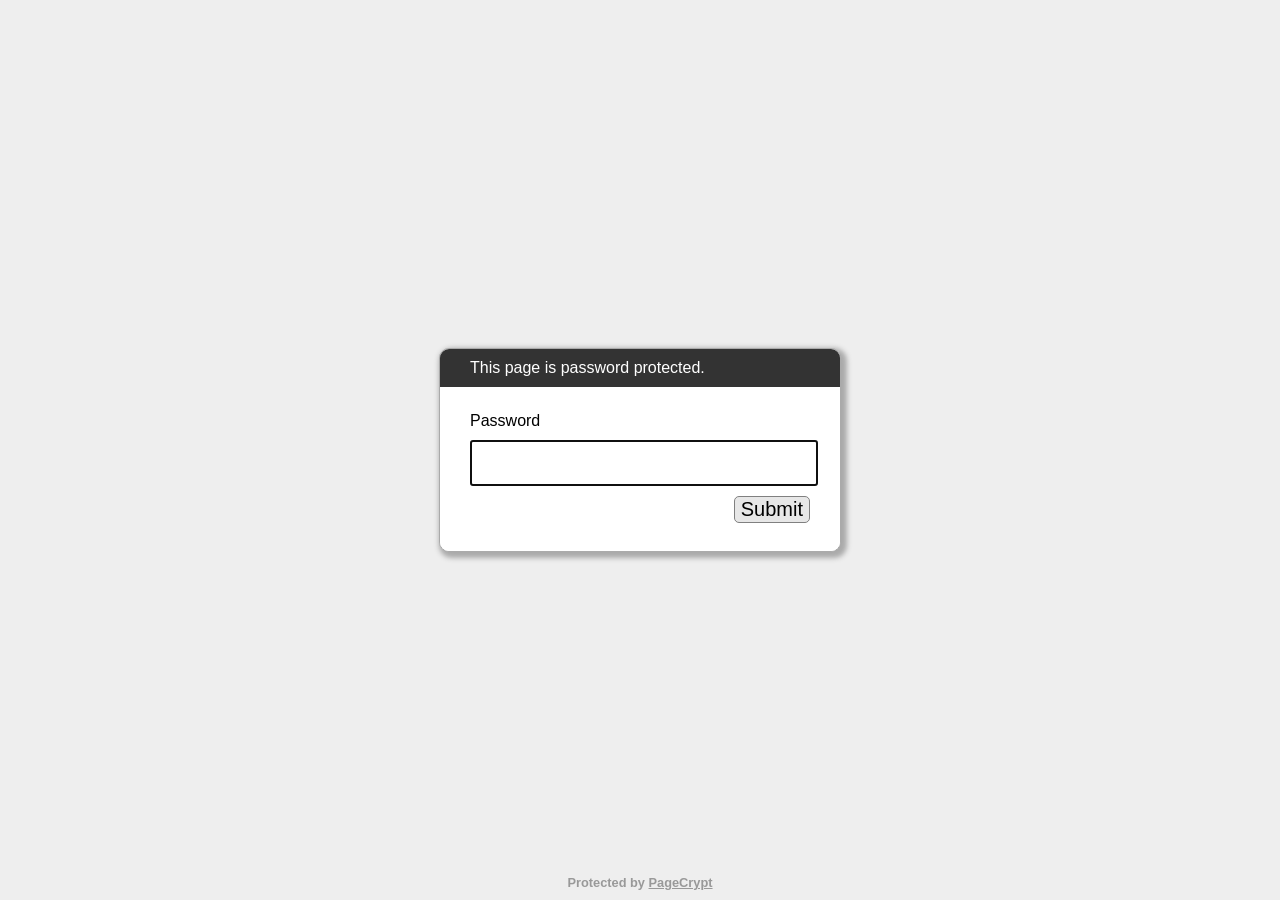
==== index.html @ 22521ac9 "Add files via upload" ====
﻿<!DOCTYPE html>
<html lang="en">
  <head>
    <meta charset="utf-8">
    <meta name="viewport" content="width=device-width, initial-scale=1">
    <meta name="robots" content="noindex, nofollow">
    <title>Password Protected Page</title>
    <style>
        html, body {
            margin: 0;
            width: 100%;
            height: 100%;
            font-family: Arial, Helvetica, sans-serif;
        }
        #dialogText {
            color: white;
            background-color: #333333;
        }
        
        #dialogWrap {
            position: absolute;
            top: 0;
            left: 0;
            width: 100%;
            height: 100%;
            display: table;
            background-color: #EEEEEE;
        }
        
        #dialogWrapCell {
            display: table-cell;
            text-align: center;
            vertical-align: middle;
        }
        
        #mainDialog {
            max-width: 400px;
            margin: 5px;
            border: solid #AAAAAA 1px;
            border-radius: 10px;
            box-shadow: 3px 3px 5px 3px #AAAAAA;
            margin-left: auto;
            margin-right: auto;
            background-color: #FFFFFF;
            overflow: hidden;
            text-align: left;
        }
        #mainDialog > * {
            padding: 10px 30px;
        }
        #passArea {
            padding: 20px 30px;
            background-color: white;
        }
        #passArea > * {
            margin: 5px auto;
        }
        #pass {
            width: 100%;
            height: 40px;
            font-size: 30px;
        }
        
        #messageWrapper {
            float: left;
            vertical-align: middle;
            line-height: 30px;
        }
        
        .notifyText {
            display: none;
        }
        
        #invalidPass {
            color: red;
        }
        
        #success {
            color: green;
        }
        
        #submitPass {
            font-size: 20px;
            border-radius: 5px;
            background-color: #E7E7E7;
            border: solid gray 1px;
            float: right;
            cursor: pointer;
        }
        #contentFrame {
            position: absolute;
            top: 0;
            left: 0;
            width: 100%;
            height: 100%;
        }
        #attribution {
            position: absolute;
            bottom: 0;
            left: 0;
            right: 0;
            text-align: center;
            padding: 10px;
            font-weight: bold;
            font-size: 0.8em;
        }
        #attribution, #attribution a {
            color: #999;
        }
        .error {
            display: none;
            color: red;
        }
    </style>
  </head>
  <body>
    <iframe id="contentFrame" frameBorder="0" allowfullscreen></iframe>
    <div id="dialogWrap">
        <div id="dialogWrapCell">
            <div id="mainDialog">
                <div id="dialogText">This page is password protected.</div>
                <div id="passArea">
                    <p id="passwordPrompt">Password</p>
                    <input id="pass" type="password" name="pass" autofocus>
                    <div>
                        <span id="messageWrapper">
                            <span id="invalidPass" class="error">Sorry, please try again.</span>
                            <span id="trycatcherror" class="error">Sorry, something went wrong.</span>
                            <span id="success" class="notifyText">Success!</span>
                            &nbsp;
                        </span>
                        <button id="submitPass" type="button">Submit</button>
                        <div style="clear: both;"></div>
                    </div>
                </div>
                <div id="securecontext" class="error">
                    <p>
                        Sorry, but password protection only works over a secure connection. Please load this page via HTTPS.
                    </p>
                </div>
                <div id="nocrypto" class="error">
                    <p>
                        Your web browser appears to be outdated. Please visit this page using a modern browser.
                    </p>
                </div>
            </div>
        </div>
    </div>
    <div id="attribution">
        Protected by <a href="https://pagecrypt.lupine.dev/">PageCrypt</a>
    </div>
    <script>
    (function() {

        var pl = "HUvCUbOwJ18aRbqCuU8f+xOdYtPnVF0DfPPhW55sFSDogRDjlO2UzIWFo/ANBB+dcsAaHEKdTiwXbG4oukY2zdTQ/Ng6xscNtC2jU5N15H09yO8Pksnlg6KSTngCMcwNXpbJr1bU9r96dYNtQ4kd8eeKEmTFpJAYL5yrW9zKjygAEHd12HtyleyVkxsHTEUD2fzZ7MdywD5ZoJhfBBllb+rqsVNG6IIriVzvfz4eVGL65UlIOf+Uf3Lhb/5DF16LddUu2Q1z5QHBs2Ehy3+d5hd7CWUgh6Mb8mYw1jPeJlR4M4CYrUtLr3Ov0XDElHK/SW1VHrt5g36Ov398cuu5xVKlsDaPdviMqhmoiQBrl0W6yU2qsbf018KHpHawMmWEAW5+jweYR2RSUdfV28UmmFDbODoKPvTcyFPjNhQgAy3EsV2B5AzLZ/K+ReRCvNhBkh0AEYJQSjxGqQJ1ol+exLf8pNcR8vu+r7pEqlqkGEfPiHN3qIVfiS4Pdmei0g6vqWAO7nnTJcfiGud2ePJjGSHGUNNHuRIlIlDs2k4WhG0KtqKRWuq5JIODZ4nXTp0S01Vz9BBdHUTtGuqMWGAk8eFACvPcxgToNMgzYv2LwmsUXc/[base64]/M0Fh9cjLQZODToKdxEQK5hJ8JnSYhgrLGuxAgr7bX1lS+xC1EhuRmLIydkYkd3au0Y7PCEFeea9012ofONA6sFMfM5ZM48PwDwn6lKeT5WHSvUc/2IUORTOKLB3nP4YUeDtK1eTi4Zrgq7qiANbaRREFvBNH/7iYqpSN+qRT17JRDeIjbQ8pSPH0sT4YV26OmxsqjCHsYYW0QOf0revRGuVhRZC/5m0B2gPdmG9DLf8ENyvByH2cZaKJvebcnzz66t+t6HSeYXALo/CdPkt2wpC1ax3h8oPa3qqEA3dd5ZiDe/9SNGoNwjJFoAGQwnqoGRIeDnZqwyiVcgWqaP8Q0dFsAarP9huepuP3ynBk+ZHwG57RzEXglDS/hVq1iVQsuROP4i/K5xws2BqL5DppvI4EwK6UOpg29tRS4vszn++elIl8mHH9y8/TirQzGVF1d24aDmA4kChPbZs2lYOXYgHE1quRiSbjxl3AHAtFBgom3981+Z0Qh83lk38Uk5P1tiQ+Q/Ua+GB6lWBHEKMC88FN+tFpWzzAbw+pXYuclCKMLiNmiuoAFd69nLBko7/t8C2ShFvof5M5DBYqqd/IbVVbXg7i7vDqPt6lreoMsWvbWd6LAmGPWeeBQLbS+cnvGsv2jQmgMNGcuIp87GNlCgcq0dhBnM9jUTmo81bqzdKeoBkxkVwk6EXTave7p/u6yGDBeAgC73OAC22DJ5byKip/Qp1iBIdZwtDxjLV1ouxZvJcYcSlNLw17HRTctRuDiZ8G1nyKOxvsuPyE56HIcZ3xDPBVOhn0Vkvjjkw6k6IyR+pi/7g+YKgAY7M6EtyOQJY+evUjcZOjNr4NtG3DwDYHFfd08VpDuNXjyJQueZPQBUbrGsfZ3ulVpwIu2jMQtYYbWnm8RfMOAObOqnZKBspLAgrtQvTJunOTI87abLZJCUxaxnBI9TDzUm57LAci3L8SHlSiPnS75VLTBNqMHf/kjhUMrzqwCFDimFzuz9peOotJ+J66H3+ol5ba8s4tG84svMXOPQff2Dm3wGw53S6EpoJtwfkc505AjEScFf88DaZjVBALkUrTcgBkbH/iNZDUXdE0J5Hm/XMEBV6E2wgPD53KkMa98oWbNcFEXG3Hzfr3qV7m1ms1dgZelp+hU3zn4y5yc6KQSmv7wtUN69IpPW/u7208IG5yO/a3/FVyX/uqox1BcIdw4pSf+w+JfoYRqyHY8IEHLXSV1lH78E3idq++IJzbjmjpIa1S8NnvarJ01DgfO4kLS798wGH1XYQDh5cgUYJPtO1thJih+RdjfvD6j9vfYUjz7tAvEwn/50KlRot014J3tdzhKTCkiLGYui+OKBSCJ5A87gIpTan9ab0G0xk+T5vcnJwPW/mcYY/MNhodp1AkjM/2SQaMIQ0HYbI/gbp7VQLp93uUBPWiRtQCj35cSwJIvKogLAavAF9Dact2aJtMF3P9GuuUeWH+1g1lB+DJRHS6zjsj1N+ZlTnRbIHokv7Glye/kYrrkfR2U1eufHho9QySHbagEh3qVq6mJQrHJGu15ss0fu+UMA/tbLaHQG6MeGJxSlEOU+nduS2HdXT0uSbjR45qr0VWwd8StWlg9RVuyzbQ7dwyw/HiVMT19H9MeuOWqDS2q2BF7mF4QoaAxvQQ5uzXGizqd4yBjSn+OsVsJm7wnPFo33LGezJuSDfl3xX9fPOjGjozesOsIYiU22VoWewD85GT958RKkT/2uRmr2sbIJRu/2pAJZ5cROLlS5/0oqM56mjVQCVuSg4evGfu/0GOzZUDbzbHL/UL6lrNEyCWxcYTtGmDcpyKNIa94Qml4htq4/7vUyTx8QTjy4SCDjPJ+ctbFr4ypKTA9vk84nLDNsZfk9S2q3jyBOQlrVcwrU6uR7pSelNCCpHx2wThwYNaTmBUkrGPkTyPVo0JncRJbgXSwzu/IKkAu2+HQ3yJ/KPt/W+T5Yy7glcV7+xvFGVglU6RgjhZm1FhT2z7IMwqWvHqgmrQZ8JtgbFbxBZK+ECfZNocAvZqd8YMuscgFli7SVqjghZybgsN0wSbPLR7dq3brRFo7122oy/7XfpV/ShQYh4PVia+FLtNHYIA1gq7ZV3Xts2VOCObMvU9ie7zOnqEKnaHW3wu4Ex12pPZEtMMvYSaF+OKzaYdQMCW3Y9S7NrLC1v2AxGc5k3Y2Bf7UF1nisuIoBXHpVySmCVlSSvxdCvrAnyshVqJqo7OBa1bG4vyV6wuT02+xXdYi5RIo/vIxFOweQSgfGKOfnX9WRHDbsPpPoDVTgKMcBK8nriU0H+/L4YnC27EEC/jK4MirxfIvZbArnHifGAGGufZdlwy/D8Ml/gKg2D/zTm2rOjCwR5S7tlF5Os7v31X1/cK4e5+nA1wOg2o4+G4gMdKw0c9VeHggLtnvoa5vK5H9yGS6ObQrV8nNPYqrgI5bBy/NXV3Ug/U8EYW0uW94rjKL3gxtLPiqA4uMudVx5oK2bDtB+30Z/QHlaYH4YJNAotUAF32WL9cEIyFBLyd7VbBlanlK6SxGueQ+Iwrzj+45r8pLypGf4YKqjhWZoVz3YEIYRjyE/We6Qi56Iw05EMPekqLMdND7LnG1xAEdAG2aCKSdwn5LFX0xdgsEYA7bMsUR3IRq+bwSILcvrXWON3Ha1QsmH+kI7sLifqgLL9QstF3hQJMbyh6E/RzX7cT7dR+6dsLvtiU4kYoCvvxhzycO12NtVFWIB2OYN2WfHs7NHbNwImJMJa1nRnkhPFOZnqt54GOc6dsO3WyWXQickOc5LQJM//KsUiSOjLluKlPRXoXZvFZEgdkZdt6HV5vetWzDnlYLy7Bf9A1Ce4NqGeLbgH+cNGmNw/SARhCN9rPyy1zlClP5q8njQxvTPa1XeOcSR7Tb4RtEL9e1uM0EIIm75VuQ+kl11ff/a9RXcI32gWgMkbE1EXWxeWh/LFvykyFz/b8e6Jy89VuVjUJbAVHv3h+VZ5kPWXy8+hpx9FI7xxcZJtPN66cXSLjrQwnh0BUFZBuIMQQeFgJqYajyvBN/VktBjbKImWu+7JaJbwqxI5xYW6gcg3tyCzZ2/bP9p2IYEIV6q6ei1wgevkYaqqV/Gssgr6hXQfG4XE/7Ttjdv/83XmLzLX6k3DcdFlhOgkqwwxqiE2bgBTTHu1gPO/NvV04uR1UVv83pqNi93mYJidxqgG8exCR8O7//U6AXoAp+oRVijE0n4XXL40Jo/ART78lgduVZMpefd/6WLyc9hi2rcChKaa6MeSFjQHf+CRXQPyCN/xG1O2Ox+HWeYc39wRyfbN3G3Io3AwrNm2y4A09EYiaRlNo6vgIYxQwHxOd1WpwO1lUjv9VT492iFwEC7u18h4GMQ7L9G/woBCZilDzOWLyzbK9wafztKUlSiYufVwty9JUUHIl0V3u83Ek7FTZ/KDg+2yPFpp/QabuiQrBnIULz+QMIYHtakSRCdiTogAX7FebELQe5ZyDwAQSXEcuZYQKUOnTYy3nWv1DMipktyKLD8gp/Cnwq0HbAFpFHYO/[base64]/aPc3cZOLIsF0op3ivEJoew7Ne7imcn80crTB6SkRONOQki3kbOzun+Lb7ErMoQsh7unWFm2BoXk/zBlOT3RrH9VwLXu3MgxJkFcsaVMvVHKU/MjYdKOZdhGzVDkzgDf7626k3vuQk1Z8ziQcGxqJXzt65wEJZfsUaPGKMeAxXAvT22GOonz8Ks2X0dmA922ai3YEA+6wMJIP5k4HSz1DdKZQHrLqWfDST/K+4yExomIIF84tp2/Iym1LFkZJhSfEORmuKe4YJJOo6wkpgStiTHsu33MUzBTL38HndlugeJRuMXRKNq6bzfR50kw/wjsQNlAl1iLaFtoBrB7tysE9nrTw/2Tb5GezNGmBje1aoW3ZswPw+GY+3qosLQHND7bBYqXE0yTkDDNX4OGsPu/[base64]/z8OW7xuEM/AM2hICZyqrwBiUnSY2L4gUQKxmTOHzMdfiWmr/wIMyotZ1n/JeJNn7qbx6zdy0rn2pSfMW2j2OWFx+W4/[base64]/yX7uMfwBhAMpj7g0uNg0nL741znw6qqO/qVxIAIZWwOncQBgKgu4Fcw5C1H+n/0d3flOL78bMa9Hhfnz41rxo9IJysvi7/LKJNhkg5RbR4R/06mxu82CnpQHsMBe/ffy7ckIeTmxxoBpJ14UI4lXz6vTAOU4MrLVTJKKCTn6a2//BRv82RHxA5w5m/FurViToliQi2Fu8seHNx2Ho5NquXYAGc99Ac73KMEpTkQIEvyRbaWjkeRshvlAnUxA/3PiQG+aX2AUe5ziQwjc615OLFDMdqeMw1Ivx8gnEJVeJsHBFfRNAfqt0f03CKzrWkccSSYva2RXXSwWY26GnXQdsFx3gRah6vuJkdTvWocFepEpl4twvfyVYwwMvbT5+A1tFUPqfq8KIWBm1ulB01IFkwyZz/9R81wINBKSK4ZaKGwnrn7cxD84bDSNx+otxrHE3KdoI3tztqIcUtYd5I452XwgM1k4qVfWSvPKMfTQ5C1sHZIOebhvuyrt/3qVB5QWtN6LftofEU8qSiIitSNarsFJhgIjXWIHO1MYJg3tOHyfs/bdzoCAebp0bUlsyqVyBd8+nb5wRDBLGq267IK3PvdCiclcN6za9qaSRxmA0JC+OiUpSRgFZ2MuiqG/g4dzpx8ofwbS5XHYJhNsrpMK/QPChzNY9t2DKBDdgvJJdgsdL9KWY6axrNxUSuDLOtbLYQs1Z4vKQoCEvrwZewuTX5VUcdEglxhhe6fE0afcH8Xp5+AWoxzifPA1PjzGQVGLd5YhMqZZJ8aS8odt71xhLOomh1gwP/w6TalPe442xQiN99cbnApzXLK42ZC4Kqst8LD+Wx6sVHY7w32l2MFxgMjGiUAoWxYWNnw2wuUnCVGXyxFTgwgwyu1NuBGyvwfSjlTorPCSWjVIqMfugg+XqWisdL30N/[base64]/KhTMjFN/feWJKv/yAsDUEvdZuV5dL1UzT0UGyVdMR3sO3VqAiGRWSJUSeydrULGYD2VvO9z08zsWqPp85qKZ3Yhg8L4wXky6Buq8paJqHdbrc1Qq/cFZgMDwea9wPBC2vbx26RXqm1ot33Tg/x12GccYSw+PWd1mKmDW5f/+xM57/O7+3f6IKf3L2TIhky2RrM2+Y9kbqc+GPBDRM6aHOJ8FlwLBcujgOOgGrO2yJ/mIDF6K2LHIzvJqxopDOT5Oy0kDC4ouQgAVzK+vBdRZzc3ZFqBjtswtkhzuBVibmuM/bW0S49N6k+By4eiqM/FFDspxXwCmxGRTC1a9N4dp+dRrqJImJUhOAY99IiXbOulCLqHQgqbUS3hBk00N+5KfQ0NyAGcHV8wCU7ziEiRTnn65L2QlE3BSZcNKvnFyHjcCMZYEq6WAf4xjmfxgp9HXaLj8VIdsXp8G9Bom/5LVL5Pa6AcWiq+TKiNg7HlvGnAXSrwUQtvQsPb+rd8AMaoE4smGFgsOfcg+EtJbUB8S9JiYIY5AgvYWmwaaEJjJmoEsEawRmGD4vF+/JBXySXY5PjpGbjozObAz575d1hEfpXZf8JieUMVtxZEyjNZH75CSSJITeEKwtf3uE+wlod/XV5RvNGq9ITZPSSgWNRL/7yCRmaraljXGsrBqz62WchK2rlwKaSHtdnWwz95lEkReN3pkvigeZJSiuSGc2SpiZZN+ehWFAjNHTp6BdEwEFRFakuWBf5DHXmt7q7PtSIDlwsldx/[base64]/PYiz5MOwap93ZScVxdJKQOkETwYu3FeD94QiE2/2HvsjlhJl2uJc9NLZddkds7DBLt5StfH8U8MmwS0qW5XaFgIgl7a7T3B0u3lZkm/LATOQUf4t/QVGEwwpuGlx50JSkA9JvYz/R7+nhfXZ8aKjz2j6uray4EasBro8ZmLVfu6rZMgsVXpQpF6MbIfU+jjSuuTdh8sBkcJNf8MfDTf0AKF+ewxjYtpD1dNcHhhwpu646DFHfcj7o1a4d2oJZCRw7dafczwJgOqBM8AX/4sTIfmelijwfdZV8Lby6E8tzAx/f0/[base64]/osTDwv52JRR2DPt6Wy4GkBXBu/frf44rCFrUISn8BtJ0GmmkIhN1r1qiLt8iKpxF4cLdfY4N6vTeO8HRhGR9Wj1FYBlQ7LuLzGmreJawQ1xUE3McCTLn0uSO5LRtSn/rmqsVjg+Bsu0xlMuZ8006KFGErH8CFNkd6TUyxNvq3KSYtRW9/8rTflryAeKjk6+Hg+xqfRRpBszfh3pB+2bFmJ+JC0wVNT8vuqTvAzRHLdKr/TuJP2xk4+4Og+gQY8UuFyQXGbbBPP5cwkHhVvzZajs0yEzwOLn2N7hr7FXUpJvX1/l245rTANiqukjsY382fmF4U/uC6R54sCqUkBZFRw9m+ghMYxP++nFQJJcZmYtJwbF7ZNxedGchJcely4Jh6qBQ1I2Qa7lPzXTWjBcEX1IrI6pyAUglKCjg33IilROeVk1vRhJS6K2ovgzQSBOe28xr36sWfMZhj3OKPQR42txWszgEfkpUmPvRZqg7h1xxjfmhisaRM+Qeit86bX7glvL/nY4bCnsh7bX7CegEi4O7eMXUHJXC40LK1fH4kxWN/XFT9nKRQc3fj/JjWb74x79GbiNaWoTss/3Q6fg/NhKLRaA5xG5U8QAw8EHoI/mknx2hl4XLnf6hcUCrWF0G71lAyHpwSuUTLS14CyX0X9NMYk0TyIB3VRynMfdyPo7up2NQ+GfNrzoaKHQ+3AaHrnXXwYmpEXA97yRQzdMOmVyeLRliyPgpj91NOS1hhIOIURzn+kmnAOkzX5fnyu0ryvtC0bYKcC8wtu/Hgjc6YtyNOLWuHmaJNO5ezaS/xi/sHrWyf2xbcE3+WS1BPD5x3keZ8wTBMRMQpoCO34X82LmOink+b/[base64]/[base64]/u4d2tkNQTG+R+AmLMWR+e+fcbceXenh1mNtLh2q5CLLiSYfesXBAUaUVlGklhSoBg4FNGB7m0h5r2nrxOMTfVdeAufopfu8Bw3KGewxK77g5BZjIyeSNHG6gHnYiNWI4OJrha/06bAUlNM43PYv15U9f16w4gYzpwXL076cpsT9KrCd5Mk7/Y6MNiPL1a2jgMEXqX29P9ufd/1kuwGtbo8jWZABqRKs5ZygTkjG7emtdZNUCgLhZChQ2w+DQZeoY+nbjOs9NJF9lAN7Qn/y3pLPqSvblsB3vTHaZgl8uOcVC8fwKpTfNzYzLZIb8bQqKxpeaqpRdMoooqVNIWtoV68JbJiFj2LZKE2QpIuhJJb0CmvY85Y1DdHIsWa+WF1s1FGxREPa67le1NWEdASYiP0qui8UBM3IZDrxGMOvuhf3KPsje6LWDTLAViApCDS/6rYbElAMNGKkZYYa3Vo0XZioIYfLlR+wJi5mYzN9je/B08boOBX5acWCRt/Mf2ul55pY+UkKwol/hUPx1TgvcGs5qpAUgkl9O0pDjnjSHWcbchVXWswTrmwIx2WQTAA85KNnVeB3xJJrIGhnB/CKcBrosKLq6tnUoV0yT924HaOl9l25mQWvOZ4hn7xFqgyoD8dZawtOzBNvOLrpS/TI066Fq+hZc6keYHkdR4dSIAJA14bACzNcfT5Kc26783hC/NB5DH3cnJT94x/8Ag5rbaXj7WS7XPK31vdqzjmGWzS9swFogiCpF0k1k5Ijkp7itE0B9LG1Tymmbq2LMmfN8Jgu6WZ8bzsyNWJhhlXukbrmB7DX1i2IzqEhsKxdwo7N+fLN5jU/+WHJuWwdyOpllq34hX4TipwpGmZ0h6IEhwGR65iRkivD4DNM03AtfhGRc1FQZRI/TnYVYkprKK8cv6mooe6ULXqvlMtljVsk5sB+gYnNkcDzgz9d5PT9ukIheO/zlKU/uFEpArzJT614sMnK3TmRNi56rNhKCExdkAQ3M8xDE7SwYQpdlHMI5M5T0cMFLGTKlgOJXRhZwBxLtfVsXYb78Z+q9b5PRq1zWVEuuyxdEHysPv/PJQgogRnueWlL/gWw4x2uAQt1OuP7ZFmPJW9qI1z9REcJQZPlK1hGOONe1ji8zj4DIOVn4EMMTRu9jedHFkVOzWwmf3DbLlHH6H254BPe/Hnfd9aL9YUhryOFM7BT5G1pbHjFK59T7Dns/LM+qPJAk5PoJeD5AnoXCYniOXxEOfmZVDktMZZ3FpntkC32Cm5lnFhZFNx9dvA0IzhEQYaHolBtY8UmeMsl6n6BePHzSJtQO5ygONNDzBLE3SwsyrX/[base64]/RthZm2Hv1yAvScB6JpC/QFNTJq0pZUs07BHiox6TLlxOnBEPL2ecgYdc5nMQcACQ2b+lsEJ3pDngi1PDaKWLMVkvkTZN52QXjykqMBBUvWd58nHVyDFicAIjlpcLzVVcwSfFr1Ki7X/5LJmrJPhfKM7vJ3udn+dUo86izcu501KyRdwSRHBLk6sOlgodPP03pJA1pF1nAzb6fiG+zmtCQuvBcmQJ/IE2byMfbIe1cj+G/BFbfmdovGDCyhidYG1D7dLTKkGcxID6KjQ3JdmHg9xDc+ob6wLHkPg5hmTME9ZNKmZ/U3NsJ5T6QRgzif4nrISfPRZEEOxdvJy82rXWtnZfvL/567ZEzEMeW6R9haenm7PTvAX/dzFzRlws832yABW8NuxII6xR/O0QtvKTT0mkRjhBZsfJbx4N5Zz8MXHxjFziOYSnsN0uGOEAzQCFXlurmfBuj3SMN1arHiCTVDrkzxk8Xf4wRX4Cp14g3XWYFppYAVySL+/unQmp3GrEkn7TH0egSoq2zJ3XeMAyqfORsaARRyBTE2/TKM85LTrcwjIAKNyj9ki6e811OU5xJM/isrfUHwSNvPTJlbxsAMUzt69tvzyToY81dYRt2A639xFQj5o+YhEs7qU6mktImT15f6X4nirhojMIFZ5kqIYMhJbtwNvRKTg1Zfkk8rSnN+EJhysm5grbVC9GxwWxDqoX93rMP9tNwBxF0h6BgHgIQTSfpxfZeXiKcU+aWFIHigGbwVvxNW/k1gadQDH486H13hzJOXhe8azNMsYkK8muTsMLQ/yAt1lmJwdR7x62zTjdsYsAqyirdjy5Brfm6uHJAALqdOtmESwFsxgCiPwAjPPbnHtx6Aqo4gDRcixIdkzmQofAD0zTcY/CwCytStUxuVfbYSHGoxIYw/WQGIV+nDm2BpLhpI9YJQksk5nQGs6Mt8gVgYLcSc51w2xoasnZK4e4Z9B5E1HmxKWrzXxBkrEpr9/wNDMrBbuKOsGLLiNWJO/k0fafI+oMMgUNdQwB7DlRktUuQcj+S3MiBo47ii8vcg2lzGne7/GEQiT7NPx+MgQUBWfUEu/Js6ApB7ngqjXcc+kmmKInHcvHT45GliiKvuFeGbxiuLhGjPlBp31BdLzws9aQr1Zd3tN1G87GZ1GD6Oljz4HekzWi+48G0vvKZcbWLUlSHfo9YW6waXrmIYLcUsJsMQMmWpz1Sax7b0Zqzxd6i863dawnXS9QCl/yh8p9eg2NT/T3mZEUdn0AJat8Af05rQiX9cyu6uFIz8ZpKaZXIh3GW/NBcPt4YXeEj3+4Hs/IYe9PxVPy6tVBJQdi8yODqzeFHYXd0VPrYCFlkPhbYousTuXfqUQYV8gCKKwCG0GL4dwOv3QsvemYzbuT5YnLd46cTb98+2OdtHfSLpUpw6qdU2VsDK4ZCRbAVyn3NL5pszhkcNbIC3clsvOV8U2FhLCFXMxVctURCXi7RML1XK/X6XNNGbTs36TJcAAJZpFy3LkR26cezEtSRvX4xFFnp3pEHWFif2ht9w+CHTxfELfXexOQuOUw2mFapTO1mongQz9TdDUCSY2mqsnlB+ALrs0vXpepCVIz1Vm8/Ktn3WSwmWxZlaEZ+9XReGjHF7nW+caUHJ3gf/47LaHltr+C1J3cD9b2woV5oGjKp9kqtdi++0y21Sdjz83Id6fN+bKYWXkUMGdwVuAgFeJl7KZhtnBbLciyWMcVWVTkAIi55InEqvjM1ttnfNs9b11hkfM3i6/APAu6reioU68raimELHBO1wvoFoDrV5dGRAP8nQAUl38E9WUDvOwG3MLbwMn1bov9uqNUDXiqjDHf4B3P0fXFwm9uWVcah8+JjQqmkAAKmoSlHC+MPgYElg2TXoZ0RL59oq85xhApl7ISn2oRhfnNE0gxzNLWoxe+g/EXnkNCa/TdEApKXNlV7tkTB/wCwecy3tsK3Om+XQVe3ynaM/3koBUYU08ZA9k/loe/FRfU0LUxmL83wNTu4g78vwKEhI8p71t2r8zsuaflqqBGTo1mw8DFqBFVYcLtdcvJBOHrrw9VdBXiMMozF+5eEhxdBN8XFMRzzasK7Q4Jg9TsIO/hqNGbk87MhpIlUL2Gt7z9MPXQM46n/AetOSOoJADle/jluCoXXWGTc4nsd8MVJVpxtBbNtpbvFKIC5NpQK+hExX7mLMU1METq+w5+5S7BOFFeHzN4HW/AgVvFE/ARBIa1QkeJcfGWaGw99eOL6mEgUz0yEwxYowYQeShS2v4L+s0c6TTt1422bS6+JL/nRissl8EP2VTFFLwNPkzjGio7VR8Uk1MJQNsThUf6x9BPEas1TXIQxczxgab9osFuZjV9HodON0i/Io1mq/rdfIJh4HPFNdVPASCVx8Ih1NvBXA/bCWcuSWu6ss/ke7cU4tBpVqunVCKSx+y1F/[base64]/hzCx/5oPtfZ1kaI+p0pb37yP5lS/CNfia7EOkkjg72CMgBLl4xipST0EQLcDQSrkWqXnDw7Q7SFIHFuVGGeB0ttpEA0vjYX8P1ehyVb+9drlyAYg8uiY25AEpeZwkaHO16S5m5QwyJGCpANBm5R9NPV40lpIRzBoNZT8HUdtHWa5bn1FYjZ/lp17bW6NV9TKQIHENlcm4YsfeyuJsdbkMszH9+mtqAzM4XfCat0yk0/KjEaSp944YcnZv5VzsFZeLXL3L2mL0bTYdsANMjjcAAAKgZiq+LP8GNlYJTZZWUUn/DJsrEEA+1KSbPa9VupJeTjN4cKm6Dip3z1EIjKaUvoofbQry6ENzfOsQRs/IE0bnGGIYO5Bb7ryKBf1KfDnSzvHMnqDmVAmcUDSjFKnYxE8xddleh0JIrMErIu0bm8ptpo+Yk/Q0UMWoHoeb+QQ0zG1BJfcOJfG6iAaxnq2b3L58SuwtDXMb1I/Fzx0RqDyt/4WtNAgkNTUqE7zrCOh2ThWfi4cBJoEtUKIjRK1NuooWKoBDmZbdz2OuAOJGEqT8TQMXTIX2sVho2v2KLE6q77j4CNNYO68r604oUheKdA6i0LLkDtqIH3+WkE+eG/CqYcyHyoQOv/De/wDJKU1YEXNKLEP8qP7yOV/QprAWeZ8gGNGce9KLga+pAYO4RnzB480TUZ6OPv9tfFqJQoJ7iWj9YRckaSCvb1SUDY1nCoGteUz+rSO5WetLNwRKTXJ1HblBP/TEwLfZv2FnklUqDq50pXOWI/Vu5bfAhM/W3b5OusDxXswEHeMy2l501SnqKQvfYLNoO5A1Fjj8JUHSgDQlAeTe/BJgGebPxTnuL0Q2AIUaNx/06gRz1sZwODxw0GwRq3CnODaip6ve9IMHr0OfaPVYDJRDHWyCN9lmdd/OY/DIzL+Kr3OVPaYo/5ilJ4yF4d6vNNwdGU1ceWegpvobr7aP2csENY4yvhZAdLxpeAq5eUoxy1E6h6ijmzyKNmxnWnfd4SXHzwePpdvsU6Ml8UIoqOcm7778AAcPeAbTz++qBW8v8FxvIw/o3J0rbwv0pxEwq8lITjcYncVpfQ5DY2b7a38gegrCOiBOW9UVpdA+gt4lKilqEFtaGZzKBoJ4DRDvVLDO/dZ1PxgJDqou9IddPrKxtvl0Ga1W3fwHeW8ac/g93sDyDIT2nSsTsp7w3kaxQsxc+f4OXN7GBr8jUu3jByWHNhH6Sby2H2Jb7NyyC5UdNd5pA2Vyaf6gLPJGL1jYup7JpiNGIblBIusbQaJuG2RsSQEHWlk/zQqGMBkT4zTsMK7BW0eYhkHfeu7U6hlhYYjXMYMCNXINhoEFepvXKdJsbvQcFL1g3yMLvq0c19PAxdWZdcWu05e1TBvbtXYZzATAc+KE6cAubweEs5laZrd9Vxu6jd6LBx1TiAPz+SXreyPBy1gMbg5DIUJ9/gSYbYVIDE7OYroOLoiLp1ozZ0aQfBbamMyWVEUyQL6sGFNMiLgUTTPxVTwrmem9aC0Di0Mn6Yr4cWTrzgs8SpfES9HikXBPLV6JLz1IKDQUUr1QfpEB8K0c52ahSNgJy5lQ6MY/7dipAl1qsdh1MpTPCIaBWaPlGmVG7nzHqHXjXP3Z1TTdRo7TkxzlmxkhBx7evYAbLyMNcaMOBtm7JU5rSi4BEhv32YPUp9FYPQeU+QhfEFuh5wqPYno7+3F5Y7UATyJoQtiaCAX7okvqW6xXzTETe2YppGbNkc2oNKB0dAMJlkWACo/6jlErbiPohD27VnFc2SaXnJqJef/GnNF3/+o7mt1DwMe2Al71awSwXvXOzALoPRS9voeXZvV/7rb/i87BlkmQVkn31tsNwD6GJphmMbbhVHtyLHiM4j4ZvpuDqrll7g4KxtltahMxbT7DQTVYb4RzGarJzM2XStnzv5LzNKnyAh9aUiWY/hwmEEVfIfnLbxnGnUtBfeW8jo55BQryUEcykznjLObAnOj+ZemZtTtBAnvrCF3aBaL/8MGoovtgAPWKs63pyUkCCrHnxHk9veRvIwKcK/MKU8KXOu1UldATVRDzsYdLeVh86qMFPCC33p/5fQJ0sYMGVKpyKqbPx6jZfbQUbBXNzg3SLXYmiJoNRiafF9RIT294KxBSKVGaSZKfWi8irORc1OSXNO3LjWOFyUXql39LQDXLYwMw3u72HMHSlRNZbc2iS2lDWafjg9s7qIJ1vY/n+mPkcSMQq7FoObeolO/BEpwcY3X4uI4nqPjEbJqoSSQXOF8BfAXA079cokiRvSzZuRpXXxQiiZmnqTo2JFywAtYVLTVezU4NER29kVrExj5kPK1LACQ/0gh8V6Cwu+KEz6F+9FnW2jcwSHB/cxCjd8hNKxW9rDiA8mD3zH10UBOYBKhO9lIr2t3+qR9AlB8Vmj7lEITyGkaSg2i/YRDRBm+xLZ3FO0z+/T5JrgWOMv6aaErWw/0nsnIRTfd75rsnZ0hoQHtdLuIbTnL75m2juRxkAeymzg7IYo6gzp6FX9molw2aLx0mV+xzGmVzFeHJGQNTrfXLtm0Jd6pibEmZMiHRC+9l+2wmWTSwZcI2lfo3N4pZ+uOyV688R1yhtxjeDjOW5pKDdmMZ7CQffQs/HQql44B1aPbGjUkha8oz6MGt/zC1xC+OJo+8Ugs0NG9l/Fv9OS+BgGvpjOXi4STQc7w9STP75gjHTZ5DFY5mDh58yXSd7RgCtcpivVgHhYCf9yoyEHlfkGi0KMwoGcbe07mC4kva2schEWYEPSkINfSk3bCxd6H3ZaBVQuzIBzDE0iJB30ETiarCKm+RPFPzkJNrmRzFYz8YlOEw8TfFXpoFv7tCQ/+OsW3aw3wZnMxB4LQiHmTw1V91pDV73OjbgREHpSWChA4ZZDl59/FgvG87TJbsVs6LZl1b/JZx90toIn2i/[base64]/8urHSTITJUarOgTdeEW73dDS7vBvnIzAmd5qzsfQlrxpCtE9fUBP6B7SzBdLMxpKVEQ5t7on8zdd5OvrdlqaheZ4GURG7n2cD14/kbXF29uG9a3zGbgEj5PQcGDyysmS+lDez+hxBXa90F5m4Ikpz7XKEDXkSc3/pO2UgcZOC+IrtV3R7beFbAiLVtbsOPAcaA2Bv15GYWpKAXjzxxRfnZrmHRfKhY2NcpHHJFylK9cRgY7ed5oiO76mbulbZnyfGHz7YZuLCVIQ7rx8PanRwdh0t4yBuzEPJNFRBmjuSKP9EIJc3fzoB8P40EjTi93rOfkjTBjPeqfUP7VNW/nFDKr3XbKxUzsJLs4K7MOOkIomZSAOGKX9mvne2d8MsJhdxzpXFD8ciN2mjPuJhdB3qpLQFpClhG4TEm1aZZUhGz93Rax5fzGur5DysUJIcww+vKxFxJclG7NnjM0trZe7tz6Z1GjfwX7vEb3HOKWtusWRIfOJPa84ycjFkPSsZGCidT5HiJpDSPggyAFP/iB0gfnEkBz2loWS++kLz83jHBj8Na/1TQiZIo45u0T/m61bwBBnTMARBk83Srbkqgxu1PgxiekqpH2jHggaiYOFTGIjdw05V0ps3jr+l4BijgS4UMAD96wefXPjSHQ6mNDO0tS+ZJBxY0fWofXTUG6dzKEHKfjI1c3sLUbavGJyOK1ZcklGoIqYWPaxCg/esrQdY0V/MUQkTAbQExyeawZ2SDy6yqZ+wX8OHiWIldUqbt1WbWKFNIukt0HV5LC+Gd7g1BPBvHYKyXgrg44IRCrGc+p0Ri2ewGBdxxm0myWvDf031/mYPOsnnnNzhtux3E6Okb1uwqIALRzddVcTlWBR/8qMpPuoSXVnlcRKJqwv17fzFkIHpzQBa/xtZ+VojIP2oUVAWHpWYbzwlz85Q4hjTWnDz32/Ww5Dzqm2KUKCJSw2qT2gCQZE2z3rEJJnmx+6hR3tZ4ZLGqvxRUXKRuBuZ7+3TbNXjBF/Lk7HxmlfMS7dtun632D3BXSpkXfG/5iDAHu5xhBB2n5zMKYu3jl9Irndm+ZwtRBva4F//5iy8FGu4XCA5cePIJ8+LMTe3YZY7Ph1L3lk8hHz6we7wPxdw3v5gOccJpWe8yHU0CEyRhrTer9il2q/vHVgyOclGHATm3Rn1Xc64aD1O5nt4fNOVXxwdqu9E14xjyKWFDzX3UCRpEdbOIUeQAnZFa2mvvGWBD/mXY0zOb2jH2X49mCg3mLWIsKHxlfsVmv2zirCjfXmQARoYNU4q/yLWc+6uCrP22WiI7UgROT/p7UBi5HJ4nJMOpYGv2dT0pYRTPAQEcgyDAL4EpFsayom/bi5isUniQZz8TN4h3X2qk6qDVDnYmN9qioYv/lR/TForv3agzp+ksvcRwh/uHmFPMJDZaX/f74/FHNTKOP7YsajwveYKHGSm2cPI/Rm3aN5Hj2dg7ZImX1FCZVOhg+UpXxzU4uKy78MhyCbG5XfH/R5xALw92qEjQHMI4JZyI/livpDBLBS56qfur9f2JRyEHyMTU9yk2kXBCp5D43B8wPVA+KP5JOEY9FHDEuBxbuQ+7x+SQizLQRsV5ZqR/Bdqe2nY9XI6FwbvZ5uBx5etJAhUI12nEgArrFXyEh67/v4r5pqdZOAJtmgHc8PLW1fgNL08NxFeTY4G0zEEvanO3Imwc+ldp3xmCuwYufW5sxReVWS11NPD4/b17r2xzQaVPeV5sZBjg23IN/T7aMGTxOstAdg0BOYe6rngPq891xFfYFahk7LcCWd0wBFeOkzVzl4iC2jX/jrqB4kBSFWT2hEjm2CTf0iCqttJxtNS796kYKnEXqXRet34aIRWlRqqGquJh/6YoCTiX1jdhPL/RbAdpzYIkJPcDOV2yg2OzSMwPvTEGBhUDrMmOZEc/k8j0ZiK0L0D+fiuPGNW+F4qrv//BNROZ0955fh6ps/luizj1K4SKpq4ARTgqDPp1mU7CTlK9YYYmKatNw/4pGwyX0Jt2mH/Lz96pcW5b7eAu49XJnWACdCZejukfiA+/Vsy6RZgvWSNhmE2zx0Fjg30l53RoIjxFe2MvkRzPDrG0i/xGlJiarEYklkkBhUoMNQP5qW+w7pfFoNxvyNFF6ankv5EOFMpgYbPuIk3LJRAqDbryf5crga1XiW6qjUvDaboQirOR/gXSXvyQtg3tdW+al6MLWS3Ltc4mQmldp7Hb4GaCYkL3fLz0NqO+Ek76Da6IvISbQCIwnSuZR7CgpKcfKCbppMC0DUgk637pdUqe/7nv6Ux3aGXv/S9NarJdOiaWL1Hv0PaxasjQxI4xuTbHhgVUph1eBDP0ZNYk7u3i55zrtUWxPeBB4SqsDTfKf7K5rLS6P5r7pXIW+8IhBtMfw9muVeak2/jH4EFtjj9bh8Lvua6YjNb/leHP7SM3D3FY1J86go/AW/H7H+mBrqO/[base64]/atGxXBZqammxiU7Vzsz/hjvWotELuyoRJni201zo4vv/BcGtuiYn8q2zT+Do1jrR7Um4j6I55QbeBmHFCvJf6KH6pK/+PcDaIeDwknoVkZfYtLWwKB131nAe8BcXOiGsBWHefTaDqY12WB29pUnICcBaeAXdfJlQ/nvULTbKZHa0ZBmGNbw78jwaT+mqx/SLraJem/szeNCOJKw0UjbT+s/4GK5lsFeD6jcqASXmVidNyIkXiJgvCU8334oxOKBjD2txgQZGMkdQ1XbzReWfpiMnC3FhpDpd/Wrsm9KMXlpQltUAVd676u8T92vJIv1sAz3ZZPa38qlyM0L6mHAQLV57/UctWB6bgFW3o/keYnxcwXxM2pbr3u8QbN52fqA2gTEKcHGiC1CONcnHs55dhVTPSZC7W2/jVSGKTRTpHbaCjXXpGNIMfQnmoaEYRl49G0fFozO8l4IqkrvmGvB56EtpDvgjzAS0RDfHEYueRS9w62cHuVUeyP/nTHVYTyBQfMlaPXP5doNraZoV6ssE4XuChRJhz2E4qmDiibC8K/slSRz+mj4mEYSu/TshexFP9kezaqUC5v/bZkl5VDOpIK0Zul/vDm83q/8PDLJjcez8/[base64]/1Ga/P08rhA9gLArCfeMnQrg3C7j/bLm6fscLmn1EuDs+I47vgYszFznDneTt8+A9ajQfeRBSqwGfR3s16wGeRQB6X72IwMKa71PYejdh8aLkMKgfP7QD8fjecDEd20QsotJeOvqK2B5jlvvgrXpgoJM9R86vE9NGIhxc4wPpklJUJ0YZ9bUw6dFKoUcCrTASjJAuaIqkOHH/j998y2w5ivhuJFMnQsRURUUWU5pTL+0djuh02fFrbRlF5bIAmekgsWME1UJnDqSwCHU5kZVtuyUrRuip2m5Ug+fpn5OgR8ptJGyYYUUx/esIa2GtlSCRmchtaUzesoA/LTw0RbYsbBD1mukoQkt69g5jBXF/WnoRXKIBFPgoweTcJuKP+xOpTH0ooA1utpOIDybSh1OU7vTXBgcOlTTD2bZxavOdj72eUnwP78Q1Pk3M8J4rpZPwpwnmcgQ5Jk3ss7iV6zc3iqP+48nbhONSWcvAxRg/qs03m5A+yG5FalQf9Bvd1x+mLY6/[base64]/IIzIAZTb2rbXt5uwQcdsPxTFKvRy0JLVJwnyGWenWDh6LjI0g1dS4WPc1cE4QM7MU+Os7ygHIbzRUtlKAOOJXfcf9ZceGa1lMgldVIdajWeDHpLHueSjezZgVTHn6QaSf/T3azz5p8WiIwogwRDw9RdgoCI1o29B0FruX5uXo5JfBpLObKosSRXZlLn3F/1F/XsEMztO7r88lSgY3y3hoYktZDCbk/S0baoqA6/KX3nUh8f3rg9V2e7KAySfbec7fWrSqUVzFbEsp57G0lX9P/szfbxSe+n+McNfsvs+ZZvFMz2CEUXACqint4NwFmvwpYRoyYfw2FzlmKI3jNFOpEbiAaSsUNks0+cvzNu3FXloA9i+es8Y4Mup5mLtyIWyY0DdLqUVkHnMhB3y9tE+s9xUF7iv5MtIlB/6T+Zxb5F26sqALXrZBWt3ziCM8KHGg9mBy1/UNaew25+d2DYlvAf68++s1CYhuXENZCGsNVKt9PE+SdARFGOL1F4lE1VgThyYGhm+2JhcXT/SqrNoLsHkpqAzXh7Y19Lwvibm37q1UGa7aKbgyaLV0TLrqjxkJ/Vsx8Jqva4GQ9z5EnYuGl8QKeI7kvDCoSbN7StlV7th3So3sIpAVz+vHDsWKMWIsj/BJhoKyCnP575CD+o5rF0gLEK89Ld9Z6BIzC9/iwQi5zBMrn0iGrM48Ml0RyNtVtpkJiCXU7y6Ap7RMQsLJBz+AoiITGd+9AWDFUzyPJxBRE6a6KuJtid0Q4+ZUTK9Zhv05zdQ/ro+GSiAbVKSx3Yz8hu3F3gqU7RaJF/BwiR+01PTU2uiugG8pjH8uW8B9K2Pk8DdqwWwtFkhV8zllrYNtxVzBEztR/[base64]/cZOyfaTvlnHEDlmxBh5CIPOtEciclUdYeoFP4J/jU3RSarZ/FQdQ1Mkc5p2IEPRk51qqLkcHmDbnG4S3takZ1mXfzhMQROaHqC+AeJcEaKH0wym/xZXqDpjWsXvXHTqr1LrVFJk+XsxMUh+uaMvDewKtyPJScmr0EQ03TcaiM8hzDvnsw7svjB2631HTMOWVEgkonkVmSeJjdkDoKEawkKm2eEBqVxm1JjNq15qqN+6C8+YQpSC0otu4gGoSWtgSlq9ekxiZMaLoRsOQrn/nHaanJwn4ykM6W7rQNYy6njgWmhu/1Q9MLpcCQzQLKkV7X+F8A9/uwBIyD9m0F5sMiLL+AopPJvQsTdTk6CqhmoGFg1Jr/f8z9DAkM0RLQXOvWM7/xGzIlagRFBgbbwCrIr2q3Q/WnlbAduA1ti6Qhq6FpA3HuCrZwJFBCO7cXY0XDTXxa0bfp0QCKPgmCApCtvsPfh5cW8pnftDoyTRQlrnJk6fTyKw1jQEllogF0b1Reu8wi0NojfaSYL0f1Zo5GbPRwAh5R5fkFyQWRUNNCEC97QT+iZXAQJYQneG3FmaUigcndXnzhIRb/Ba6QktYwXu7CghuM0ERd6M6US9JhEnKGUW+i2wdnAy7Ofd3PntCNwW6V/dQ4rNdhM7ZTM0XkRyptDBE8qdXhyAwnrKX0zL8j6PSm2vWVC1rCMlv7NPzzkuXVg/+jnP69KOp92h79rWPxx2wWlgYQOLSdpKgApPwx6nYY/uro/p6GkAXoWYVpimxqVmYuOMgqExFUNKHSUcmeq79e3/2zv3Gk6tsh1XCs5PxEFFqjZ/OFqI904b4CUrHJrTuWz9E8CebcTvtm2+0xIjwIhs8XcR8voIHs7MUM2/FD8HWYIE0Qhj8bFUW8Ov8Bn22HjwIYirWig+eXdF1+2VOtTVMhrMoQF3ygxM8GrpIM+8aZLmTESTdRjFaZAq0GabWGQ2am8VkDnz4yaJfUhbpEjYgIld8uYzzibmRDbm8m74bKxynjXDh3sSaIze5fonz4l8p/EKsVAmR6KP5ackZVS0SBR1euH6hxDdSDA02E1PCJcXw+lleDyogwT0MyOhIY/0lBKOpZoJbt3yZ6+X0+OGhjbbeRZaKpuDH87lTa8O3WgV/aGzrEPB/9DSGkYIS4cVwcnSxjO0qTRCaJrD9AVGJ9D3QaybRBqWaVhko0unPDOS8pJu3nCO2D96vVpl4BUUCtseXnF98jcpYbw+/Au8djTdgbnmST3alnn7p8Qp2nCZ4Dp+ifuM/H5NUoEpCgZiYHPzmthD1of5RWPzq1OjxrJc2+CCTBZxR1G2FHOXEtGbjOLRkv/[base64]/GEkHHlbNKHe9TsTugcRSdr9hW97uWz1Vv4KdvxZpIeCtG6Eee9P5BkJoSOIbJyxxLXdOLXdRiBkFmxX1zfhpe8pN4hE0+iwTaHKcXHABEyr/eecWPNENSfjDY1mbDzeA2r+nAMaEYhZ0EP6FY2G+0UesOWgFbl95fpmPXYMqlHXsBbHwyNkFDzkDX26EY9+lM5f05eeFM9W/df4kbOtEOG2DAtdylHj96hbUMEDNjZsKfgCoqL+LuEJwVxTonSJt2x8nWlhOgHBue6md+GBL7pdXOXuj+j2suIJ30NrL2h28yjBUOVsyYIK0B0uVNUt5j1I7lmqxNG+LP5vZFUKyKvI4tX/Tx4tslfnzNORFe3zTMKZya1MJzGzDV9EgOb4HqTqvUW63jkulC9BOiXitCJhDi8zOOwHYzEBxjd+5VHX46m+8wfBrOl16VBs21AqjqRKsB8ZE2Jtph62+3KcdDRlxvyHiY5P2W/v8weonHkH05LMGkprvmPtQGgk0gk7Cpi1MnwLbKZpfkKp1cRAJwMy9kpjcxdtl1gJA2vWmbdR36sukOSh1y1/R/OECRUaX1Kf1FESeR0Wt13C6NvC9lUzewnZWKnwK39z8lxicBQQlr12NEgIPzZbbeJMzpqOTEF7NeqHhPaYhIS2Ncq2FCUBozGVoPzbOFaYa8Yvj08/1Q2txOqLkl9jDgr2gwSwh/k5ZU6JWhwrWYITvxlf3D+HBekjdqwsNaw541AHYQfgzt8dplmvj4j5B5i+u+WOBvaEEoqk2EtfkThK7aabWluCUgzyC3Zd4PiYSuCFGaxeqXQgysBrHLgKnNPTQF8oTF9bdlcoto+LxUCm29UtulOK8NZQK9dRDk/MO4fKFtir6/hCtlGz15JPtJieganBj95V4vttQKJrDwjj+eQx///Tk1tsHd0MbY3PIhptFeZ1e2bzgK+lA7KhoGL0x+UGuxQjFk7H7ey7fAJfvgAK6yx9/2tnhv6T+aAdjmiE6UlwSxzUno3lVuqi7++IkTc29sF3W4ShZ8Yys2nVTCCeTzYbytzCWmt/q2k96e3OVv1zWRk47SznpN6N7zX90hCBBMNgZet+F3oHz80sUR5DPk+BJO0s8mK1vlDOvG3inTXbp9ltXiWVUvy/gLdBAh8YjnAAyA+KfLawa5fEsg4vVxjroH4ZVkfRnDQuaLW1jCey/G2qJ4Raay6TKCY50Zsx51nrohsLc/dh5B67R4OTm8wCzJLTFOgUZuLiCFXkpSpgMj9imH1TFLcX6uMRF1nU2LtvhL0LaJWzLX7+CEeUtqol7tTwAPkMD1fnDDyWVV7PQ4ml8Ex7l2eadW0/xGAEKd8C/hfXA9/7oHgXjuJaRT5kx6LnHNEyahHJIoF2xLUZJMVL4DG8tPs7vJJ48QLrfOxughHN0m0c/w4Rt73o5SKtXrh1L8OgXCHiW1YXENTdD4rfJH2kkp0EUcNCsPhX5adDIPWQ/9HpUIw5yWkaHvf2ryhBYZBL5f5IOe+ZbrbTg9xFt0ahRE+896AfVblQPj/CoGI5kEhXcsFie/L3f26bd9NvfS8TC+o1MNzYwRHds0Lzy2Xph2WILueahLrc1EC+dJ1dSYBPv53BujYpXcUXiKcjF5kqaDikZbmexrsmi+6paY7oJgYeYWn/kasxow2hnQK+jXlPoulrtKcLHDHOMIs9zcVJz7QaIiVlp0/rxOZMSg9Yj9B6Zeupks5EkoZH3PPCzcscjwjzjIvZWLgW4+4IMrz08PSzNv5muuX1lzQIeT/MyEvHAvVI8McSO/3tNFTV5gnrQHYEdSsN33VDQS5Au88H7TG+WZ6boCMxn8a4+MQR2vkPDfgqqxKoPhm26fI/3RCBBqSr4jM9kXCdyFSBsIfFFVpi4vGsVdHVAkGnyUaDGtBtuSt2kUPGzeRXCbhtTxVjuZQVVLYwj+yohveK3lZo1fA7cVMBpLptEuluLS1usXJvYcxygW35rbGzNE9UeGp+cQkaw91SYQXTydKSYlzefeLzwzWaXGkm3SXZVzNSR4/g0++cJZqdwM/yi2XSUFKJsMcZ7B6gvBJyBhxCvCm9LGUVxLzq+O86DE4UlhVRCY8STQi8ycNZmohGCQdtnfdQypXh4+07hEAaMYFgFwE07EhHysalQ+TmZR62BKQ/fSJMNxrWaCvGK/u1gdha0fw9WyoG2n8g8SsQkzM7L6lyo85xJq4WyntA7GTiVC1LZ757VmNr0bnPRYZ/0L0vBBRp7Nkvvy7aeD9ffVk+oVsvWyqjdzi6MrCtSIfJmd1Kfxk5NphWtBudIn+d5eBwOc78E3i7dkM6v4/oYJDDoAMDRkv0nsiOjVQnSPUE8aHBefXvIgSDOIvqAANP/N2Xl4mg/Y672YX7vTbHww4e+eBtxQN31q3aQy8FiFe2YPdfPskZ6n389oiP6v3Sz3PYSmjsY8GQDBwXFNgOfHwM2vrt93Ucf/9J9z4UWoQCh0ZoQDj0A53GAdz8BJT86mnh/uDiWSCYm75NCGlvZvqFmJDejdhJ7ex6RXBTL8zcxV1RgHPUEo0YSBDynQH9BFWrW5q0x2FaKQvr9T35WW8jAdePoM636MYofLzKZy3fUo/EySWzAziKVmZsbeLLlH1EMNKwEhpMrsijwDjCesOxHruJwuFKhuObITTRH0tWW02lgSlI3sydHOugC96VtZY18ugfvKAPpSbkF/4bpX6pVzin0iFpkRGWmgf3LoMwQjaZ2IB3ABe5U7D1dPTJ4/ydHSeBg8ON+FJIMCZpp2s+LybMHLSmgHbJreOnkS5J8g2jPS28kkbz4j4nDR8GO+g4yHylsj99AC85i9UgiFYqRKVOK/GtnfdE6EDNiRFcnHIKJPM8qxiOhkdNWSC5IcqVc4YtIEfIUEIAUwdaC+ADXLyO6rqzJa3Vwo0YFePaw9LI+rUunro31wLy7ow2iqeAF7Ia3HEPQ3croL0/MvOYOrxvE8+M7qoOmg2TIbHSt7PuB0Kj6GUEe9qguRE4q+D3f8+dxqrgDb+D+75osLceaGe7NH7Ag3g+LeG7ocY7/GGueNd6xXGDLDw0Kar9/ozM+DdAHJ2O1In2eKP+aYz/XAOzA1K78ue8ExPJaMcia6tRgKNFN5bC4yNFH0xiT0L84aF3soDEjWJHY3pBKwyWAZdSC4ZAdOknv6XyAZ6nNm5fWy4ePfESRKTiYOM71Qc2pNYbw24br+9tHhz0e0/TIXkflar9mJL70+tTq8+AU8Q8VfZzb9fRGFwnniSG59Nr4jyYcn9Nx2ijpxCWZsRrFX54IEdnaoszb09uQ8uBSi6KtEyT4NF4d4bf9inqDmy5H3ctdPIPOfl9sMIFTKiYloPcegECqTYYIUuNzuXbWDz/yuxRjZXJmu+N0CkukQI6XiizCAxqCBnMYYkN+wqhWAQ8rgjeiB0/z8ti2m1WbBtflpaL1hOlSWJxWBIhYSRmIMXuLYFOOYjLkZWJ+yw65OWFp3Ai3Z5ueOSCxsZQZWKVpu+BRdtSbQKm0qqyAYhawsC2u4LSXTdeShJRHbCvReu5vTb3D9+kDqGPYdgh1/BydPNFeAc/s3JF+mqs6cCM8enFas0Vdxn0bZ/Wbf8CPDcTXVCU/Gszif2S8izWpWmXPagzbzV1Jm2pe72I8lSvOyMt4feDNRaQi+VdOcTDYMd3U7HuPCQN12q3gi5el7cSc8UlHx71w8TbLKJP2G3C5ZWNY3egVkDxzR/b+1Yptad4MQDPP5n7BzpOhMXrdcZNSM0ZSOpC3gBwxZAfXvJmOIRliGvhytc2s4T953BT14/[base64]/weiBe6esYqpT8AVdu5MAZWzY+49MZvbcCEeTsIzAxu7uUVELR8UQzZW0GKWgKknTvh2B+HgUtUKjbwHok5eINTIQKY4qnEmrt9RgZS1mckJxMC/8cumjRYFsjjKHV8Eg1AX77UsgnUlGw40H3H9FQsRW8tW3sBIiWeElP+0H03xSrNBPoJtSX9/ZM2eZjQKKlDN/iQkKV3J507XVO8rAN+696Wc68wMp/FnDIW3DzmVfMxOCGw9dMQlhhlF9uAGq0w4NsxNUJrj2FodjKRJN4WDgM0mXqtjpDI3E1G9eG8bRhSlw+Ed/VqZmL8SYAFJTme4kJCT0R+15DW8kehjnP2DG1w7n/1YQ2rokmdli+45JjP2zv0UTo6xGWfR7boaem6eHBRVqMzRc0rrczMfs3WBNUC5HaA3/EXudTbRgvgV+i0COwUaXwjHtH66KM40h/w156bC0lSO01s3NpQeYnt53Ot86SaEGStrHSNxnkfilo+yfeO+QeOyMsqdPfrwc23uAB+1p91ydIOzaE3KC0FlfOLng36JBqWNvtD/cARvI0iyClviW8rkDYtrbEItDM1vZwc4iXeC2uqKBp5tDwRtIje1hvC50YxTyr67buAdN7fWHZWZ37ZLv7/OTKh3KYFifhBFbrfFw8YQUtoidBfauXJ1Wve72hcLVwpGV9LsOqKnmK2rO+CoTBFiQFR3rLvKR9u4doP07CVEK+2t2pRXfzi15Kc6QMpEhTPDJ895LT0/TbLCw10YBBpckm36gSQcR4DVSkxBJqQRnP0Z/ZAbFhQb63/tfG4wQh9nmgT9JMDKLVzpsY6yl3xOfqrbnMfCeGXO1pWoVttA3flRIBTx25jwSPK5TUEUU5wPPVRDeVrNUMTVJQdGnMUxP+RD2+9w+861ofWFQ4QKzEz3Mejz8gmuMPhX56rQ3tGBcW2xTLSScoILQ+j44yML1N5xacGlS8RAiFIRgV2M3l/AN45nI6dJ3k5WuHApREULzfjMOwyS+bQ4IK+pFWMMPw6F7EPpghFM9sD8/IW5BWmGR79ylQLteS93Xlg0xA9GkGWJDQ57mssvehi3NAZgV187dPoKL1mCs4bQPywaBZ3FyVymxKM2Z3LOiJ1JeKfb10veHO32i/HL1Owwj3ARBA3vXcdBlGE67g9sSeM6tAos/8+Pu4663lN+ndUN0YOewAtMR3jxF2N97EmxOPm4MI44d7VvVqfDLl7+nQ1Y1l314mUwjaugHUOya8WEdotFQzHBl3gZhAJmJWyzk1FTX8lPTpm55LY/asCZ3WOv1+hq1Oyc6UE1+PuPyXQArQ6a3kkbC6SdnxrsPNDJRz8Ti28namMww9Oqd0cnp8bTp6kqz1CSxE1gICEhM2+u/VaZd/F+Zx7rcnMB7X4tiHS4A3NLiVMldfo0u6CyqsDXPot3cjpVACIMkj20YJVt9zjSYmRntNT8BYwwplx5Oh7cNIXoYon84e91/qNi8Nf7W1t/oAN+ed6/zN5kAOwS+WIoFwoDIA5U8aF/9WlhZVIWXq/inhZdWqpI/GZsuBmfPyPf1OPWgDT4gj/o6R7UbAJeXEQTjxPpmGodzH3ZNttGnWcz30i+BolcIWe36z4iSnPGk9UmvmouIXsswmHNkjxya7oRWv/np2G8a4sAtnaBJwWDiONH7Z4ZmsyxIeI8NLGZObvTjWzd+vIqcKwidvtIpvVtwK7En6/yTiwKNyuOJnPcRy9UVDgABpddeNcWqdoSqluGfQbL7iy3kh7PdfKqc2rFqt6EDa/[base64]/Zw+o7jI9Q2p7mvV6vWeAUqMLAkFBXPOJ0BOLJOByvorXyvsRUJ1ApFhzJ7OpsdlD2zZPW6uJH2Bw4beFjujyCGTZF1ksbVoc2xj8HjV5Eq8Li7VJmg2JqAURDZVEc3dgIEJXgn54UH52dMe7mxlvsKndhpfIXa8aK1tjyN+/pq9qN+GiLy574HL3Hb50BWsHrI9m3O9PZBaRyU9Gfs+E7TtCai3L/4HOszFy56RIM08n8QNcC2/D5qQblsCRr84rUQmc/+1sqfPbKjms1u5ZAUx7Tq03KU/TvxGMg+3Nb+DU/nV+OqnKFOhzNDkEzD/lUYTB5gNAjs2yy1hudOzzQzImqbjKDDbCORrsXRSVkn5upZh6kkSOw31nUZhwQjEV1tRdW62pYYqWatXhzgT0JB35w5Mb2aeC8eKNig3nGK4RtQ2JtWJdnw/NY45rqexG72OCRGkAV8RRdnh6IwFS8LtPjdOfSf+BJM7aElsZk847p+q7rVIyQSZMVc/V+sHH/kySKGDJDP1TTkyTn7QPQs62qgYVjj7kR1gNF1wfynsW4RKTljNL5+xPDitf2mrHGA5Kh4xU65Fc9dffa7Xe/+vLwB2josWC89yDOyfH43jjm/M/g/f10u4tv+IqHKT2yMCiUgrZxwq2wGTrcjur/l4WEZEZO395GxgTrO08rqvYISJvW7vJRqp5dnVBIZ5DxXKGqjdceSLz2zaR6I9GtwUg/O1P0ShTMSp/1ZGYVVtf+9Z3/VaDU9uJBqzzUYIOmMqyL9iVfLQympfhggo0YVdhPExvJYBK3HCheXfGhgRVUgbKghgh0yRvboioWX/[base64]/J+sZxP0iq6zMmG5vuWDzLuSNXl5L/HG5zmnSyaeUZEAAeLyK+u6oba//nVdTiLA+v1IivANWgmRQmS94ErH9zQpH9GobFyGpOFINWsxQgCV3nhLXgJsLfZ2AohKLJR/xtMqB1Lc4Bp4lQDP/tWaPszfFfRHrYSNg9nhDsoIOaeUPorFITEtOywjPYueW8VhiSglSlnXJNXHT3npFHxhCy3ZOrXtNY95ZWbHPap6ntSWLJHhE2uEe4A/Jq5iP+Rh3AuseShun54pvmR2luuce2n+jzTnJWxQydwWydfr9hLs3FRSEzHKe1A7i8S80C9JxAD6XKPX7wjSYvXmjV45YQ3E/iGDS9FqTurSoFu/Ptk/Og4ArQ7uvU5zBNb1IorhS0Knd/rGZv+teE+BXu3Wuf7iJJSnIpbyrkvuKDtebTKekg1Fbx+/kQWp63xXtNNx8p6pzdhAITN4WZ/xmZ07pv1doZIJmqGwy9qTlfno0vYzD1y3yCvMz8hqnZAZiLhPRUr9Xl/TKmiBQJq0dPdggFiKeT11KCjxGwc0ibUqTIBB2Ncmy3QGz2Ddxe+slUHGD3p73uUUT/LpvnTnQmozT8bWDYxWa6rTLyoQpVui1DNJF8bl7bUMp7Rlt1zhuJqdDG48jUZvA4sFvXiVj+BOlhzGa6vJMzABv6qbxs4IF+wrp50fNZMEBCmRNIxc4DBh+eT/byWNc4Wr8MmSHCcPPoi/sd9OldVS/gzFH/xSm4kEBJGl62OwJai4Nmy1wW0poEsffL0J4jeKNECG1Cj+ZrH5hZDM5/ydJOYEefIzxXc4OJY4+WPyJ1q9qI3eqGj4/UWVb6iERCeHSPVjXlHsjE7pJB1P2MsmWAroCjLQ4JDMcVV72VgQUINjxse+AIffTx34fgDarlJcWIRce+T1AXMsf5Lg3YtgcYy5bnThsTh5n2ok/bk1kSqFq8fqd2a7ujldk2hZKRKcSLetZZiqYIXxy4Gc+gP6k1u8My2dfWUtjux4dYj7xVxhXtcnv9tr2zm3B1KYc4kqlTbmNdAkpwMtHL9Dn36T1w7H8JNvQ1eEljG1P3I/ea5WajYs6Yqoh3IUSHP7mChULDZXbhkRY+19S+QnUwEiTiWJ+uTnrgRPebOvPtxGr6q+1rtPyoISH9uaGogYYc1O1AE/DHSJYGihPXHtJq8qxKajr8h2fb/Z6JLbrfFdPXHYyGJHvkQsb6CgHr88MYsau5uylU2CGTP44sJVG1AeozIos8Tzv0PFb8xICEl6t0qloo4AiQY2jTdGhxM+dR/vPqk8pYF+XnkDs6ZVwyU3LIRH3IME+q7asha0iI7/A4iqsy1VGff2Il3Qo4ORZd+lmAp81ek3/N0hVrZbwnSF5VSgXlQvizCX2KS4CvklZj/MbKIDl+7p+98FLtQyrFoHp0rgPcT8yC2nhnuaWXqUsKAiUrGwO8doY8brc0Xl2B7re88+awDk8IKJzbq001Tj+SWx5O0Hm0FZP8iQ/h6xDhv2zyKKqjyxB9z4B0EmEEpU0Rr+mjf35bCy03ALW4d+cFDXDXPW9Iph/PMglRe01cQ7NUcLneuVhGgTTX4mpwtRD7SL70hXuccpVpfSR3ZscXmjYp+x5YQrydYRkx9s7OMQzl4+9vxiOSFMlk7EUOcnrHwODLC+ORkWTkAScF7ygnhgxmFplFb3xFun7ERCfPWEosA0UrsAGMtgPTUEsyvL8XxVnF+ZyE+POj5mvTBNE6tm8q/YRd6N9Fd92r3uk6g5r9hgSwt+mebmVUCJzYhL6YYKCYn/jU9s0oE2CfMe3sJUc9dxMfq8acse7nz6fNoVRQNZsaIg2dEKDilfsJaiM9CD2TpEJdvkxSrW/CPD+Xi3xmxmgu48D47rn/k4cG43iZBqK69RhIXpADW5eik7XcHrYmiPMWXV6r0SJ2ERldYBOhDLrsr5S6nvyLzNHmngRG+a/LoD+Sivq770oN1dN9jaFb/7SAfolXTCthY5DzQ+r5eSFpKc1fn2UirJmExDF+jb6ooqN6UVC/7xWjOc3NyPG8Ba6SfY6s0RxvQDuroFfSraZUiva71jgJ8iWpBuobK4D3Ng10kv+t5w2nvjLy9TaMbwsxkBbi5gOvDcqZz84wZPf8qyNkLYeBbL9/7sJ5qIqCSPKlnMgj3OzqGkkNZh9HvTdRP1WHNpgCHDAGZS8xeK4Ghotx/YKBE4FZe6ERR2ZzghuFkeMhsrJ13LO3WZ376QVwwPwd+LCPbqYEkM4YqM4mkLDyR8/[base64]/U/54H/J7GIPix3oN44/siU7owwlNq3VgiXL8xX1fKsfGpMGhCxCbetvRXKKkmVF7993RLn3QV9crXtEtAqLT1ncDMyhXf32X1KwVUk3vK+xME8AQmiQkhIewbBZchHGHoutquP/GnS4j9h5SapoLFi7UA3alDbDdW1ycDroEMNewausMKUySet+J2xMnBpMTZV2MPhjUsIoYwTCEAaAKNs5YbTvieWwLlaiIHxqT7Py5mO/2+N5wIlkasO+qrm3svGZqPth3P8YVmtMkbptnF9u+5hLNi9Aig+FmxwviADeJ95zLZHTM1kH4tkeAZJe2Kxp1lUDcWO9nZ70pO2J4uzW0TOfKToOWsTMRH6JF2xl/wnPTjLe+/eVQ2tooQYrrC1cxxFuCADdK7bhCtecanPURlZZxV83j30o7Fs/1C42xlcYZ83m0tqSN1mbX1zuAaSp/z3O9DC+i9T00QpYToGHs9IxUtZT7gll2Q81eFoQAotTphkQa8BdujM2Fbaaeg6fHfxvuBFfYp5zLxGNmbdMBpC/hcsoarehVdzD2RivMqtfBSc3d2WyjRHEGfDNtRt9NDylQqL9/mqiGWpyv+uSvDRogq4EjETpBdRY8gKJCTcrvUhwz16w12gBiwPFBXhpPs0y/vJQQbxcB92zPqxeVI2ZvcdfJYWGMEb7PJliSSIZjXzjbcaeMQCF/UbhyRYWGNX+j5fb8Fd3Yl4W+T+7jlxbTmA+naJIpY1/4zQtYYTOZ7o9v/tutxZgUSnkR5SCHZMpRT77TeQj5Nq4Ukxmtkz3eglUl2G8AgTA4aiSGpxtVYNd5p/QoFQOJLHjbOQDQD/7m+vxFcEKYezNW0dKiyq6sEeUjJl8zBCFP9P3IAR8pX93NsZYe3JDmq86vbdARFXnVJgclcAt6wNG1GsnhJcRAy2upua29UhrckrLDiW2L15uMDfu2CZCEi4tmIZS3Thk3hYXjWVb57UP53H2i4TD8vxQeIxzvKuN5fplRsQrA/LhAxnVlZoK3m0cNti/K7dBAd0lPxf16uqDHEFIKM/pS8WUXIV5I5oYyTVEwR/rErKO6TQTRUSs9lXeVlwCXYf9lzf4L2qGK4wHD2AoxI4il2CaYgCmuF7O4URPC856dhl9ByfhreN/pE3tpC+RNRwiRiVziWRS/NFUdVEiPS6Q/AH6hXigNGQ/DVnhoxEIx9DDqnhJJQDhCoxHGFP+KYnLZb/l1HahNLwtABTvBxzEBXeHO++NW9+c27B6XhYNY3pMQR5uK1Mrq0Kw4rC/zlgP3vm7cOjM+fbPxaoR9I0675RYJ2rSUz/XS6mihjL74b3SDYrNbuTj6vrMejg/Q1dViuxby+CV2ddywK+k2ZRRnR5w/i+OWfu0TqV4iHSv5CmFGYdi6eGnSZfJ1d6Z6jC18O7Jo7HGRTRN/6aBPN2j0DOPyGi/C4Kn0Prxaows8sF/XJeYkt6vnmeSWWyW+b7cZcZ14M+x5Zuz4rubCgIwveXfwaAE9hFy5AYX/avxZ/cAbfjswkOQEWhSm6d7uNbl0bMLYtC0e0NoEG8rDPwfjhYxTA257hDM+RMl4ocfqXP0JmsgjOdXEzqJd0HFp6Ns1LtrQ0Vifwwvpt1cQgrKrTWXV6I7xKqoouygwI95ZrJUF0o6fQRihVxMR75M/r1unUjNJJbsyy94b/Yb0XRl18u2KnpgV/0s5E+d8iZZK07Kf9zzzV69SsEQB27HQv3BGp2y266NA1O+ydF3HOzOV3woKuEAAbU90Mygogdud26lDmuXOvgAWY5LHihQUb4FfjZ/NT/lol8UztNPIANKKGqJ5W1z052KFEkzRSpeQAGat45rP4urhmP95qYLxJerG3xbRNrP9TR/[base64]/qkAPZMT7vm2G3szuD4QPRc2lUhuMKgGDm1EUPKfjIjV7AUqz4AD1tRldjcv1R1NNccq2bD+h6/4G1arsNBdiCNmJA+AusS4OCJBZYQ0mU7Ry9lSd1vY1kzHTasFaEsw0tfo2KE3HX2m38VfamSarbByqomoBYtMngEQUn97WcpDacZODA4TWmdCGy1aMVE0As5OZzdHAbYLlYSQP65ZkHECLOgNGWkVVXjCkrHhifIgaJAuTi+bENEs72dSJ1Pdsg0cDJEfGUac/AmiEzdTUBe7OY4TFM/1MDoZcVf8SPqjOKLepPhyAbCtT4ds/90KXBnHc1UCJfk+rNExtGeceQ5G5TdvoAnQiKZTuZ4xJGRx87DYsySyVX5m4S0Zjp5CQgf74LviO4ZGYvbofcuMbmxRQMIVl1qtYJaxW3sW1hoYRbcyogGpLrijDcNbdh3US73waqCAxFKzHjY7HvroNbL23tpOGcpsYPPlcan1J7K+Lgg9y7gRYWo8Prs+tGYUqG/cs2jp/R0VihVBcT/bByWYqiY3JCgFs/4AhTM4mi0pu4nR8zW5pwGH4pmxT2UJ+5SRHp4HdxxOulBojl+E5DlQzb1x+YIoar7CMpcY9SBa7puZzHZftgND+rA0TkLv2hzdsQLztQKJE6kKID099X60XO/tyEdm7dlkSda+Ie1dtwNsSNDV0ane5DqVEjF22zy9Ir7xj2miLJyAbuw/+/KONHz28bJpyqqMV5uPzcxao3xr4XjDkCBQ1peEpR5CiZSz7eXUiYx8hjKMJofjicnMDLwfqtnlXI8x5ZroU7PQts7b9Cg/oKKA+8G4YKMeeDctMrk7UdVlOXCBYEPUvsKpTHnMcIGrbr5hIab/[base64]/hvwD6AcYGVXhKbzrQZpQZq3eSdxNnrwpE6LKA3qXOAyHH/T5cuuSwzhC+GxXX3uBldvSz0W3xUNaX3OACiC5sI8xQU4jfFEy0IBrRKXP/bw0lf336vK2oLEYFU25LOWoYry7vrpLa80b398Cdy87J/Yv9gOTjKphuPJ1WVJxXY4iG7ZNalVoyPzAa24C4TGn2vXcyq7Fer/a+tRHcFaw1Y6IFduDocXgZz3Pq9q1hMtHX5ploIEJ3xDQUv/EXo9JJU0P/KjFOjYgVvnh9aEP1z+jsqEzKRkX9cJZCCo6TBmZ5JOtdTUqfF+omrCxJNedNE7CerOoqmvm6NnVTtlrzfRyrLh2pQpkhGZV8BbWxFtPEuV5Gg3kXDpogyJmR1TzG0sutrSN60eFICjVazYOQJkBxmuYubIg/nZYPMvt8Xwww0CQQOPe7S15qmmRnsUIOF3wYIyIklpGOAANa1YjENA/XCly8mmvArI1mf5LQXe9UgNUwT6sjYmDxUlvmZWbM0Q5ddyFkLKFf5DiAy3zRr8g496WdZgX/d+1PJxLG4MJdQRHMTvH6fBuOXEmqCfcA+5xnSLQEoXL4kQIkqtESnXhZlnJ8+cxT6RHB5B0ZhUlbZUsVz1H6/VOtn/5/fm2tVyil36PLsKpKQUmHR0/tTLRGkDHOI7aeBRixIEwop6mysEMNZ+9VxPqPOUTTZED6yDYtFGeLk+Ra3ARTHn144dayrtoBkI2YrGgVpyTBBHzhO6HZfPn+Jlx1wjB4WA/X5fXhKIK7rI/TdLjBp/yfq7uHbqAYEMXHqZukJVnbXtq2hE4ING7nNfu5vVuoHyB4qz0gu+x54c7JUO945iD6JcVru1TsLK0+ZJLTCs28Yc3Q4nIwkmjuOpH5r5NiJOSb866HcFCOQQc4bz3v16YgnM89siEvTalpuGKUj/oWiHgAxqIkqkgBPJugbNUtWAutLVTx3V6wTVX2Hzk2DJSutja/9+YiY0WFC8rivQ9kQCVcDKQZiBkxKqupXaVArb/HvagrT4VhflRYtp4t888Rra/k7HZlDKsXiYvTR1yfBw6bDHrlXc5buvA6qqwvKSbY9mbwLFcyUfjAArC3kb2KYJrtyAUuoR7JLHPujwCwCFLs9Td3uGE27EK11N7k3fY3kSXFb8wSaJBY3CtduwQgQLfAGR/u5foZU7/Z/R6RWE/XLzJHFpgJljpup80o9nVfiwgIVIuQfV3v/S9w/02Nae5jKD/eQdlTwWkiepHVpuAQP9zzKyjZEJQQqDGPH9cv7mvdfeQIpAevA1ff8cYN8F/owq0GykXlBlo9JIRSOVvfKDpTR4ClWrvfjxv/4BwyQzjKm0Zx5lX7Ka8u6vsz+/s9oUgBoZeryZmoq7VZpWP1VNpHi2/5/w/Y/A8i5n5hP28qxpIMBn4yNb43KnLIYdrIgAYWS7hVqBfbC5Ebu6oq6iPZknVi1nRd5RWQtRbH7LwXc4CWJsfPfXYwfslw9bFdI6aa8SBov84k/pH56jvyqMNCdU12XyoCdT8Su0dRP9W/7h7fvPM/0UF5UbhHvPxbf4QLSxSG42og9o+NNQLcawfyIPKR61ywE7FHYzoXVsJzkH18EB3f6B9HWaNeAhO5u1iTraFCSU6RlCcNky3qzxWaNNQgZ5shJGkXPjBS8V3I1PpSREHvBcb4NmGXIv/ue4dZ5/fADYdQdKPv0231KQb+oE+S/9Br06b8LwdrnYO+M2Mbr/PXB+gkk6pP6x4kTIy/OTAZCtrLROlM4qpWGPsmuwRZnzCgo/VBYO09dTZE3EWYtS08uu3589daYzqqdGwQHQcdQPT75buWa9k5uYlFuboewAMINGB773BCWn26zSM1drCnx5SIBK70K1JzqlVVpSC1jeFUUmweWwBtRmcFv7GT6+5+S7zqNjmfczob+ijJpBiRuLsc5GxtHwyKsZY6p3K9OuVE/Ky/HirDNP65uc2FUgk0RhHaO30a1xCb73TFYykWXFrxEl61e1aKi0Y5a56Croa3RYkED2Er1PbsboGL9WjRHIZUwijb15rHzUZ8kLpT47XNmsG/Z5bQbMaBd0kwQLSAkcmddpu1HpS++lBhT5gtVN02ZjOPb/+yC/mC+SoDXo9rBX7u6pbg4aO7n2g6kknN6qXqFQZ6FLfFUO3ouFzZGVipn40omxji3trIhKn0HDIIZZuBBaj1s0zVasCz+Eew3Bv9WN6WsxPc11zfkj2eE9cblMBJs+8FjxHJtrXqFlXSkBcttlhMWPidb0xNSqDNPtriVcG4K0maS7MzMNkAgv8M/zemppgKqKOZqZhQ/Mmv/O51kDGs5hGNDQa7HoAL5COtjuxIJA+RHmfgAObznu0lmoPhpHm6UQOWeaHtU+4KtZMmQRydqyBB1xMcQp+RgRGOMgzwJAQkprS4rZ+wnjJbFgJ93/VWo+kDyyGBcYOEO051SsVoAYlEpbpuDigo/9R53iD2qN3mNGwXVWRLHwVoRnF5wZ4yRaEloHz8ulMJ3iARoug/pPmx17Bc9AFJbhECLj85p0GkuVCAlElX8lipAxtjz9SCQCE2IxqIKonz3zFaVIjzI2XXL2nM13Qh2FkQULo6oGkCDJXEn+DHKTpwSSHnotapB8i6rN65DliEqj0ZH5QdORfHnsZvAypa27s3xbKboF/Aa3xy8isbOGlbQCe3gdWz4Cd2lbpKfQycsdy4FaLS1mvi82+j5IIL8PQY6HopVW7plHqaP27ChORTX5QUggDnC34qKMdL8idR39sF3DRZA6hImVBsisp25otYdtkOoxl5xvu/Blw0pgmIMdtqriZklE45r4d4w3uPU5MKzXKu6EIJuPwMVLqt5WsC6vbsdu5Vms6/5WXF0LOxNB03pHqKfXS+CQBav7264mO9Lx88ipi+M/5KPtPiUywMDQxa0CcsCPg8hYyL/WaUGeXMJRpgtYv706xT1Ciq/Nam4vO9xZdBpyp8s3wQ9/RnMgjLnMPs61w+uZNXvb/eFcbpffjjdyVNShwpjCqqJAzTs6ceOefy3fnGKblowWShaoR71/zRyWYdx9KlGTR0XugaxdG156LU9F/yFluEYT/JkwbL0mRUcW+8uk6W3TWJDGLo120wkUKWquCKYGudi2N0yain3fVRCL5zIRLs9goR1t8nchwvMafJMa3sg9uP4npOfUCO1vmDBiQPnAvH3v89+UQvq/CLKmiIVM1vprhZNlfVwGtzgH1aq7D1yZ9tMil0Ocnsde7oeotApcIN5qQKfkjc9fSMy+UFVrTdDG+IxYVOYaTpddLxbbj7BRicJ1SDscYlZ2ROthfSMUY/9ENJQJsdi+aLWReTQm7wDGaon62LzRoO1HgtG/zFYKMBqTn+LdFc0AOkZGadk23IwX1nqkLWlXMnD5XGcsanlfuS3gEaa8quU3/LRipcZNcr75UwCabSqKfpyHBqI8l1EvwdoTJZM/wsyB+B5kSParKgqYA9Gl3AsNXAnJODNikAHFd8Bgnht0nNVakmX5xrjMJ0XAzEg7Mp8Cu++4hnVTA+cr30s5ma3iAhL7jMjA81ZFh4O5X15RWpu2x1G8MCOHpsImIU5BP5YxXNICW9gMEdy/XHJPiBPg5/t6NMF6RjpWweDZ4LTz/Ilr6JeMBvPB2G7F+zIFxgBh41i5L9+wJ+ELb+ZLxNoHClbc2v1kMmQR44V71OAl3nsQgF7SPJtG1v85Tk2DqEm7gyOyNIkxVhuo/qjXS50TfOhJKNB0ijklVTdaP6TdUjKs1PedV79pZGYbuZzP+T0oWTLdanuI1k9NwZQLbqJfEgWLG1fDyI+MPznmG29Z6JvozwseyGCBXh85v7masHZ/hWnaPTHLGoWK4eqzFyT7kpxwoYO3tygA7OQBcXAGLHNTn6xK29fwOoc0+9W5+IBKCEbNQua5U/bA7ko3VCC6tlLqzhyfbCCAN8KbYEUG7hk7rp/QwJ2Llwo1yVixrAhob5QmlaiXEBdxDqynPwyTUDPFtvwIJQE6ha4xtk2/USIbsUuaelXA7yMY1j15V76/AyQmqcEzBRE1ER5OPPgYxgnIqBiPb4shi5cP2Ii+gbRhfUo8lI6KNQ5uoZJD19mGAtfpNkK7NgXDm2vj3uXFHpnVphdxI9OKmCJ7CjRTH1mpeWVZx4DSs8Cg0IeGKVsK7LRHnegS7BaDn24tvybf3EkMWTpJaHzx5PFapBCbDv22Z/Kg1jmbDyT5MOF3gYZdftgRJDkLGSDF6rTycSKeI7iPFtfkFQC/PRqph6lJ9S/eC1PdoLX8Y16HW4PFRjjfT0gbzZWZljIxHWC8x4/50rr47Wtjxr0w9Z60i6rBwNY7Av3emnJTrURvF1W0YiVpM5Cj/H9u9jvWK1si0IwQs15BMfWCVOdtQ2dzYSXqeDJrsQAdxPJW+tZuGPbWh7KnFBf4fNtmo3mUc0Gk1iJTRJnbQHUfqH+nL7ZZrkZl4xEwxDCeHSchKeTAWCK+NVDZE1ckpu0eewbuu6P/H4b3NRmSYFFPOZI6lKHH4YHqArkB2jwCBTQbauA+FyPslZQS6kIsNzO0Bo3d1elOlPf7+ZBRhCLMbachELU9WWyhVBwDgiznJSZi49yzcdEIMcFljQgov5wwdQ12hpCO6DyLcxWyRMpxqMTE9hVnbnFxDmDEuz5WZcc+E7JeBNdU3dT/8IW8AxuVOUMeHyHYvG2PnfnOxtgbfS10E+8yO+tWi5dtC2+TfQ96hXFq7E0iRweWaDjPMIWcmss5hGbkzanQMOjbHY0g1UTUdf1qw4yiq1uQ/z22zs6TPn4EAy9erQh39lxoVZcYpSVh+YGW8MbjdZ3j/P2pQ9+eooG8/UmfU3A72rfP/ziEErNrWOonrUIa0dLLasheNVpLrZiWeL7WDOl5BDV341vJADNoEqgfERBkRxjMdagtpJ693Vb3Kv+q4B4KKv56U81RdiwmTQstEGoSxsbnodFwJxQ+beYgZ++pm72TG40YWHaCAnc//9rAgcE3O8OMJJ/vDi8elDuC2IP4sdOZum8vj9B7mN+soAGEsE/00xZUyya8331MboAJsn3eC0QWkszopNdaLjLB/mj7kK13U51pF8YdHY2/MMsFGLawKovDLTjpek/[base64]/W0UtUMSoHMi0nfOwXOry7oKTZgFAmqXtM1Er/phkYmeZwFj5cK2yIleQLp2/lly1g1+eNrOhd2SBJxclK8TxpcgZ8HwvQbM90EGTzuj3VG9D3POkRHeC/cINf1iOonvCL4a044WRq2TCQ3rzBjMvYsxMBjjHiqaDJ2VDEG80vlk7NJfl8K6J/fGhrYZZruOo8mxZGjB4zA6pA/J0cCll6TyW/ptkILKI+2EIDTkHeCWqot5IMcziG1CiD4PPXXA57myWbMra4DcNFd5MxYzVDrXG/GifLrWQVIu2n+UngBwtPZqr9Y3aT1rfd7n6IoNppDJE4/v0rZskLeIEAQi3pOfEeBMzlR7b3OqmElFYcgYAlnYpa6g4cgleLSXTxanjuSC9s2lNOWPzPxegIgqkI7bZI4Sf2dnTOC2RW8jTEs+41bxWvleEBZv/8ta/JXEBpvpjwhEaRkDDZIu1AEPTsWMwvTNj2cvAiZjfre22fdUG6McfXuRoBqwuh28/jJsTEK+p4LXNY/QgSsB4rqq0byPjDj5kBROYktcGPMxC3q6H0vk/IuzC1re3tyyuPySDJXhO3NwmJ+X9DK+VPr6O/jn1JKBfty+budX7TV6kF0YKKpSSE97f/2MBpJ95RtHXBFE1TxxQIAFJ3reqSVNJnUVJMxCNrFhuvK8mv0MFgI8d1QVM0w7IepUDpuWDdrIdmyIssBVA6kjepFg4WnVmXucK/druIYtdAF046Y0dhGhV1OYzP5GZofnWmsLrXTctPCTagFyG+NJGQSVAW4Lfzir4ZWyFIGDXOpN/yuRqyFlEnVhzfTSrbTnfZtoGVprkN6ZlsyBDraBYFI98iQBiqZ6Nmjjh8m8aU1ZENB3/mkuPwpmsPTKA/k8ylsaHkSUJcrgZrjhHirs+el1kVSz1MTKgJxHoOs7vxNiekYHnCAPBmj+cp2stIKTSDD4T/iW2ta+U9rJOjrNTnApcpUAbICm3M5/lsPmDdcB81Q65ieIj+hm2pIYdO8fzk/S5T53I6xDsERngcVrmmDsGsG1EMveoo7GOygRLHURt3Z22mecNEC/bgvklTQq26BGpETP/O+QMFB3KE0u8TUIcoYHR7VvqkLIlrIUiCEzDqjlQ4s7NPufBwzJFiIuI1lV9zHCORRRsf4xjddaGFUBVeTRf//0QsA3K+nhPbvr6fuO81ndFvvRH67WFkAj4O48EFPmGC6BcRy7PvhB1EzpEFLs8M3/vZH1zarLJiqtXOWsfABz0BOB1yyG+LW5p8WHoV/9L5q1mJ6Rb0vd6TNMSJA/CE+ACH8pPrua4kwtULXTPBw0lK7xydFOFjihfhY9EdkXzoLZ8ZyMUqwN1Gwrz8pKNrABXnMOopGmi3qzoqax6fExdfnyCY2fqTT20uckqLRtDofY90ka7/[base64]/[base64]/yyiLohVT2JECXRxx2oghCVyEZYgdilbTHV8S0oDPMDqB2Emo5hzi+VhS5qO1veZceTkqCAaOZWgROLCQ3D8CjhNkADt/kraOPTEpjhDUkfgEcIEWATlsggCcw8/eXPqs7y9qjCFczUMd5fQpwLvY2qjbO5BMgLRAy+IC4a2Ko1m0KtGsLVGqGRLzFP6ktBUPSrZ0x1ORdO6LSyCAeDd36e/3Qzu76iF5PTaBHegS24OVXXRCx9b3nK0sdMPAnfEb9YxvNy6U+T+RXm2tjnvVITBtRiEKaotUP1nwLj72oqNoQKsIC2DI1n4fx+3RpHPoFj41Q4ZW/6LCjaTYEWmFfGC8THiKvuNdXX00i9JxMZl2h5UVkkUqQcAFzEX7EcxGaB6W2KQPKEwaQtPLU8TuMBnlkb56IwqxhdoI8OFRx0tvNg/Fv66d99gh+NBHfvCLDK215yFKa2PdpTtgBfQJSLbC512Ofgjmx0XJPfkuhJEmhymMUSyPT7USfCIfs3Li7OdR8Udzbkp14dDaWwHrALZhhxD/0GmlyD+CTIstTdjTglsFeCiG8V4npvru11Gu4zPEBeQJkqh9eeVqyQjVQ1roYRjg1VziXif9rOY++a733SSZelVqkz0ODAW2JBuL6y0eCHg6D7MhYVcXUbMjVSutbd8ooHdE8y1TBF7SlvNeuKjD2tb5i59OklSw8F+WVGuDGjL5C3RDwTUMbidvwQP9CGN/py9BALaqPL0rMQ9orWsLCk9J+O54qyXPbd9LGO+ID6Mu0ywBHF2sj0oD/eSQGBo9W9sXz1abnvdhD4Cm5X1yxngOdzdfUj8pzFS4tbjhemlMj97xqdgC7RD4k90hn24TIZ8+6SDOZc4YlI6oQukjQ9E/[base64]/DC1aW92ih/jPX4YytqSg3n7KPXhhCMNC4rX1ZJs2TvKi4hLeDaD5bICx9SgecfYotxhwi0FHdhGIKf0iIibNDVBNwfVj4mt8xTSCni9yOFp8R3ta9x0rHZGkHRwaOOSwBYt0Xuc9M/PcjPexVEWmj+fNtWbeW+aZVJbTrCFtj27uS3cAKsnquBRTG8TT7sGnAowtBrwHfTftlviYTt69t/d+Ys9PTVJJdwBegVed2AujlENNTMHL71+Y4FJATBmbxVcStpRhJ3Xw4cOXBLsBmvAXYsij0OwjlokNxwPU5f0UgIevnLkZ2G38eaBHEWrXIEVHion3SQ15WwtdIBtqmy3VTS5+R1rCfm4qO/+6abJL16aos0P/+NZ45JA6EzFOtP50fJ1w2+FpRmGl8lz5GLQKZUnUDZEl7yJd8VawBiqIFXLTrdOgo8LbVabhTWbr/cjtvXOhGDsNPxA9S4sQG628rjZZafTzmPhJeQFYLwv5mwia2Ff/[base64]/QxA3LGnRhR+9mqC+77jM83D9cZkfqUdnaOGZjy+wZ2y5CB8a7CLrhVBLKZgcVwAb1Xy4Qx0nARI3QSwhX7etz7ER8Sx3RdYZ/7ezHHg7F6KbqjBwIdxHbvMfrv3V7+mogh2QKgYHkW5bzIL1LQghou8EW/gZSB2OTT+zkWLlT7Fm9CAAqP0NtnA/VF76NFMTGGPIpJLWRkSp+4ulJ+1GNqp8XUufGy/dzmMzpcTBJT7bslntoYFF5wonXVDuAqe9gaYj62E6OQ9q+gNcvXz69RaKiFHCLKuSEJlHGI2c1SQkPv8qNiSk9uS/DwHFCSAztsfIdOSSAl8isJRjoDzuUlsWvkxbrImBIeNPJe7kGyu/[base64]/heUjPRF5eTxAgorSzjyL2JUu/4nhl70w10cYFoCa0o32tJmAUzoVWCYArR9xIdjnJQ2o/Frmd3cj/qE3s889BzTzmAnyzooGXPtaIQxHQSSt+p4IMWO5DweTpsRs8z0TxpkFmzRPCQYiTx3UN2RMZ0fu7GCEl6+E1ZmYX4iMLVD/WIEHr6+IpdQgTipbWVNBEtkIrrLZfrRPEFD3l7SC5+nyh0uJW5cRSPeXixjrwlWR0OaWoIn6Q/SMMZpGCb8zfrZ254Lzv2NGLiiSd+hh9/Rvwwo/5TATfkR8rXTb/N++8xb7LbpkZ4ZmGxkDBGfvEWoeNbCKxdurRIRA2U+6RYl3mqQVDasrhZiSXJgOf1baP+Cnymw1KND2jfnTgOnmxHKhvgBPJ0T4GUWlw0EZwDgPVcvUBSE9xHH5eevR+VymIqG4zGUF2of6bdjREidmfL3ZDKJ8CWAKlbXb/H/FWTdZn5JqTImj5TRqxu44QrcAfaUy9tMyR/6t89z5vFAD7SVJH6bARhvTbv7dSh9o79eXNQWiWFixVt2jCSDSYCnSn4HSjNT6qIlJHbT4npTX/vMbkBfZL8gcRMGiACpfSRSfBy16mWym9nZhsrANCdxkGN8toB09GWgPNQGc6W4AViPFT93lvK1TFrpN3OnRJALo3sSQt1X2VS2ct4sozJWC7niPlqKuWGWqlCMlJZkJeoyh1SL5CjDWERW6vuZvOVwtajRuwMxZXuuCprfUbjLxHlfyz5/yIKnRVWD+TAyDZtsrvbEvy1E22v8YFFwtUfQqiV0fZ7Mtab1nUH1U9NY3j+YHFUqgcBoqRYPWZYXfZFdZhjfr5c9Ub7xovNnJNvNIIDOlB/ATt8nB74iJLt0fMptaxneFXs1stpbKZ2x7q0QIdN5vKKW0FN9TckhijtMRXlujsdFbHrjOud1nXwAXg59wxmxxWa3TrTwm1sh6DQIgMqtslPjzUICHp+u66FplU6MH793sxMEkuLXm5WkFCFD+REWLkXNm1wVMU5bcR5hjx++1oyIHjpbiq3PwKcNJ+tbU/ypK8AM+1qflISqezO9n88qreLALFxI/bIItzsrFGnygccfaBd3zYsqM2Dz/1aF9xl8ugRzpy8RuN1yIQIWmOyr5N2/k/8hPryTQWf32BPYcsieJ+JquFWtYcWbKyxzsMrTZh2z2XtCjPe9vl9piOTvP2Lc9ae/oTzkYOj+4km74IWLY1WiZrb9Y8N/M2WI0e+L5xXfEM+SMMgDCVB+Xi7OU/fvQRfKNCgI2EVbKcSHwa/bK+1Qzg4JJQNX6nXIfNLGZ3cY+3bVx+aJAZPxSXR6YwdO7i0+m00a/DByea9+pCKyXJBLaH9GpAgDKxLNQH2IoEY85+9G6QhD/OkkQygR31ni+hcH3YEOh0OkpMfkok+MoFSAq0Py+hZFW/bAjawerA0lAEfJKW7LROsQr/+LoEt+MYyUOBzGMy6duCsrJvM7KMh2L1LVm+6vcrQxYPiXn7x7+ti/mFsjj6L+fqv17uTAx/IdFq1cM+urtiFI2l/zmjNdI4/RWEjN9qMZC/x/tttMRHjXXAZxUjb6numRQMpdWM8jnzAfGevp7QOGd2B+CoD0ng0v/K5FNMzOBxEQzt/[base64]/OV4i5W0D5ie7Z4/vswxCdluZgg54Q1xMA2SwFGjbgLWidxudwNxhfqT8OqrGdB5FbiOlirQUhhNGJzAZcz7XkREWDCGXrEBU2zTdvZ11PboGXV79Ranzy5AxLZfAIPOuQUvyeNCCuJgdtLFcKFs/r+zPx9U3/hOdlSb5aRg9+OG0H32GfSXHf7LTSaBDDYNe6tmfrY4Hj8NoXCvmByVFogOwAhJPx2jPN3H/1wFe0XgY6GZmoxENjFkV2aR4GfDa3yJ8WrRjzHtZshlBkZBM3zvVBHACjmRXtYgUHOuSez5uFAK9cMpIkYE48Aqc/65eFtUi+Dox7Rnhz3Nh6huPFp/+KoWtzf970TzK27nM2ET4MdpLY6P9WS9+gcbmYBb4Qm19U8FmatPDXzahDivnQCFAGeqsyumUo6DKMg4svkqiueicj0hb2gy7TMFcga7fioLqZqmeZ/Ev3JP7zVJKGY1d7AWBiVieRIKavQyQElQnPD5LHrkJZYdueFQUrZI96qLXpcI8YHSS4j7y0WKDVa/ZdzrM34TP7pXvo5ZkkvH3DWBnmVhRIBajuUNla/PqCuWSGY9InsiOiqRNzSimSy3jsppfdBtwTP80H+l3EU+6GfGPExGR1U0/5EHtet6QmlOnn7DfU23vOuQxNeqRkGCIwA7xPwCIoVFiLcQjUetOUKzaQddV3El8B7tzzwoav4ktAkzVnHy5WH8eTX/gqn2/GnoMxDcy60ud1ZzvREwTdtck4oRrn9xY/XVjgjzwN8TfwmYaBMM3mPu7ANGcdwR6lJV9FG/kRNEOjKoxq5evV9QEp5mrXoKYEb88baB74TBgo09LMsxB4i3J1D2FLrwvry32rxyFHTtwNJS9NbNMLEB/QzX+ESQENkCUi3gJYRGijb7Ep26cKUsav8kCzNtjgg7/8O7imLtVHfeQHNg81t31WWzkoRJLRP19fGfZYqyf5yqQVwkhucis9rwK0MmN8uC7nFJ/y5pt41wzjzEvrzCXDswTbKltTsvIvCHKIBwlDa1fb+XApplEfbVwIfzt7syFUwmjZTZ5DKa+RsHjs31DY1D4wRitUBoYM9b+J3w8yw8asCOQkQdknLod0RXn0z4wAEWrDF9Qkbtavj07al/tbSIKD1wVJwcB1451TLZ6dr4ZxcxDIi05XUSO2tt7eb17fKyp+UtXaQPuOQXNJ657BVU4oAJK64qddS6WI8V3WuezwdmNocm33CXP4pA75o0kheDjUHziJ+GC6q6rIkv3675fP2fEZCPzGBK39XEt7XvOgMCdsFAqxhw1sFPjf/8Kh0YcrkuuiSQ44GH33f1s1Xg77hYfVHyCOYwoZQKumATmvdDAw5ZeB2+jOYIlAxO0QkHDuUJCiWwaz/sjDCi49YSJhc+Qk3yaHLU2/csihNjh6sW/QtyjbN/jz21gQFE+OCTZ/fiFCvizUCVcVwsqmvGy3lfL3SocSJFnPaKJcR/2iUJ5sjbGn7ULo6xLcIE5z40gsBA8vn34coR9YiKeB9/[base64]/[base64]/Oap+B4AUg7/[base64]/IlN/QhXQjGO2YW30w2P30v4uEIPNKoxu1Tt/bB8zCNON2E184QkGsr9SZn2SNSCA4hZU0gngOTGbiJsWrqs7GrDvCxSnfXFOx+8hBOZDk9AGdJmd7IHtj84EIf7i9iQsSRwhZaub88qnlS0Hnhtk7B8f2jcAyHATItkNPiG3ghv6XDroetFS1NXn1UUOtptZLP3ys8zhaJHMl62YsT/FVvzfrO5Zu6I7lw8xoDu5aUwUOXJPkM3AAeLWxWTMD2iBMF7gd+6ZFzcaGEXGoSvM5GM+IhTRSMh33IAltuL7zXCbT4e5OcMq8nqs08olo484Ve7/zzp2/3q5g/uMXV/MCPA1aAHT2XfWWiPV8eJlTnJyOILrCO/IZ9t74+QORY8K5Fooa9hrRIH7lnFBNmNyoZQ6O9/S2TMZ8KXEfMw/s7O0hMc25ZlKMz8yH2BjrLFgcmlFcnPNgRAZ14ZLyJCnLc48SQitqgEMsABj35LpZBbwcUPzVUuOm3VmY38g5RN+Z6RRVFLUI1LHKCcO3U7RrQgDPJkhQVuhGGncGAFIGXldEMAvFqV1RbUUe5aWZO0lF4wxo/eySCBYu+XmOFg2ZJbCXTs6OgOc0V7SagABAnUyFELcxJpgVaEryPaqJzg64+ukMra1t7oZiacEFljf5KNKOKORLqEf7D+mBd6W1uhRLSYCAofaSr6e3YpT4vuvQpUa7Rxd1BtRVGuHEmKhwSwed4NzeIEZRnMwWaaysEqePOqamoSXfmi11laYqI86gogsed87u3H/4dtAG/5RPOrdrSTHWcseGjscPO1AQ96eibVpmfaXbCHxSaJOLelTcBpm0BLqVsXytomA/jCMD3fYGF0Zp3FjetFz5DePMdnklT3XBKok77AXPfJhWkzTodXHPh4GLsEImMH2vH4i5JZ05GLJtSTYNn2gqUby2vNqawEMfoXOuycivCYRLa+D9xliJYGX5WZu9jSt4VOOV7q2S4we7cUrfp0yKGUGpzbEjmijxfaRRC7AdLchR5mwuyo3g/DgR1/SWCDyVNxILoiS7uBkKYIJ7upjc5AWCuAC87wNQy79kARRj6/HFg5kJBn/r6H9JxDqKEaFshnXYuDonHShRDyiL2rGTg2VNA9SksntQZkKg/Eth0WXxPKcrtvaX+ksPJNtQK4I2QXWV0Zzu6t99OGYIIIXD7mCokeFu8cWW4jNv12IbVVa4d5xD1kWZP3glaMjs5B6XK0zQcRPzJ1gwNX/K5FWC5sNLNdmDTYnAixmtgFpu4X85go4u09aCwX3OUR1wUMWOOMACl1DYJCBWZ2IeKvo6yOYzlzZ1H/rcnp7WvCh0IM1+XYWRhP/48T52yeOir76QyqHTnqOoYzOqk7VvInmB4XImDTq355c5c3PaihGJhgb4OP0QOoh5bn+QdL0Lcnu9vm70RpkORWi3/Xul9DDl0nNr6MP6cTG0SsTiZFcCT+uEaF6CqExTdUZrxA+q2y40ZwCBa04UMCuVWvB8E+G7R2UoWCvNDDiQO0MYJ9lXi0ibLOXIB+nhntIugWr2xiV7zS14D+3dlu6AWkEb/S4YKlm3wRtWq3226Z/CCe3h6Yh79ipBMqb8tMDgZI+OeKvqb6kmDkFlIndmuMNuP/zS7uBP03Dg8iYHzDkXoYnawhLZWUHGGfpvba/q170zUPFpLNNooyoQoD/[base64]/WYCAFCaoS///eOBJmhCOk4GI0+0iHGGhuTqfwDlJkpQydC/X3MYLLkpUpc3ehSXKu8xOBC4WlNjtQY4abYOyEJ8ub4nS3PImPAEoa/KgLLYkBAQG1l1g+vJeSvj5pcCseIJKcHuj6/Y7taCo89hDyh8jliClHy0ZaB0JQw0CtzkgdGZt1HEIyrF4GiTxYFotj2gQdHUtOwmDHwQcN09mOJgAwTX413S6nau3XGCrkIvgBK1zPGALowRLWMuO11vDFbVfTp0ya9APDrYyXV4O/[base64]/h6wbUXLz7fLxSgO93nPO7/BHpHqLmdjxh7+bambaLhHGyvpxJSFJcpnkBFiJhIdo6l6hkLbf0LgCdgyylo7wTwKjKvcQe18R1d8W9al/u2x/V/0pYxMzxDSiTKGdbBKy2T8ozX9SH7Y9s9u9U9349lxxirtfk+qNEU4VOOczB9syKBBSFsvqXI09hV6/tRM494nlyETKLQSQP+t+oa2bSfD0XMPgmL1mFImgrliom1OL0d0XLfrJvicPPy72cWFYZJi1BvJtuZOorz97y/Y16Da1mdT9qv2VhQXF/4N8FfJ2m34RF7PtUg/jqsdsoAGTJciwndjGHyu0ZrH/e5gp9UtTyumgPKDKv2dIHlP7qDuTQsr2a0skt+Afsi82ZHoTuosKxpnAcQPklUarOpmK7NA/kKuJZBj+6jMtIZdIlLkcOR4gtCgkOQGcA366vrNnqBL74g6pE8qMu6KoKwTmgzsBR51sZpcw82Kwkyn/U4i1oj28OonBxWqN2OrlzOFcYLyNJc5lvrzO/fy59836S8uqozBM2n27IgNn38qgKXVoUwqomXh7CuUhhSlPzydwDMZye/LpZrxov7+ee+bsO4g2kun92U5Rvy4ir9JvyT1MYmRBXIXMRa8SNRP9aOMMSrNaFQQAe0d2fTSG1m3eCqOuh0/O1amZKyGMGdXWjVnFx2Ubz1EXAP4ADIZh7xmEGixhptuMmE0WNXyGHfuNq8k+bT1BbFqtKROH9+Hmwj5/4b7eWGYn+ulfZia9B0izQMdCt0WWM6ICL36/zTlbsPnnQ9EGk5NeVcNjcqIOHwIh/MggMtDppk6fmfqVceAjh4aFkS16aDGkv4gnGtDui5GHqMUcxXP8rlUcRCs1X8NVHk+yMZJlvl+7sO3wfmvlxov0vfcsHmSkd1VYgEutibFbOZlT5OzPigN/FawtWoYx8SL0oYiv4EJQCHaSXaO6V7WV0s9E+Zhje2Ii5xPdJh8NJnsBsp99ZNGeHaYyzYknWG7fDxyqjIUJAEnwglrGvfHddB5vrMXVt2qAxS1/vLy06xFCBn8Pu95qyiLVO7NRontg6vSvydgsZp95q2Qq3Pi97x/LoavS9OzlB13Efscge9AYu6hM/lmOIdWICIt8lmsuMU3a8E9eQV9JjDkvyGy+a4tZ9oaXjc/epApwkUncnYrUJjD7SQHjGWvq354XAYIBpz/jGt4Np+HNiT5Bf6PpF4y6UcBh7f2eTK2C/TNm7//0/6YhW5dGBPaj6CUTiKW4/XYpfLxXga+pgt1U+iFTmzblccj0t77t6DPn/KXIYeQ+ZYX2vffLlV9kQaf/oXu1MmEhqHrNbKguXDFaDrqjCeS6z1EaBN+uhXDkgFKgjsdZlgeunAZ5ZuBujsRIT+FQmmgPNP2AwwCfdIqfGK8chEqjDMOG2vqBrPwiSi38EHlur5zd1/[base64]/M1ajb9MLSpT8l3lumt5whvFUPPXm8/UqS9z81/Oalcuuc1pgy8GjL2vsqV9zMbxKwrZL4mQRypnpN6FQGsWfoowZ6aXG3NuiFNN0xiW6NAJbBw1I4En9DSdD4C1ntDxuFCHygjyJfLa4H+x3jECzWUS0GtifARJIRiHxev0iLIDVz+WsSpiC1o8Rn7OwjUmycUk9DWTKO+162hAwFscqPVPJCouTvrMNJzH39rcouG/RkmOipuwAGpzwerWa4K/iW4fr2HXxvco9dryKi/102tjxpY7pLoj5quCPNSNT9BO/47lrzTYO2Q6JoYrPghFCXItWfCxx7U0gypD523upszi2rfzG8uEgC2+06uF5x7h+1Ag+QlngwvzJS0xUOM9s+1tylYLFATNIS0lrrfFG9MZxKoaLJaZVkOmsFtou8HmW9f70NvYG8G46WhMnJuG2pZNn7X8AzSH3n+LqcpPOJ5/XEeip2YWSCfRBXtOFydLw9pfUtU23x2YLp8ixLUN8G/7yeRe5chk0e6mmWLXJIvlY09LyCdIfG8/xs6zZgXmCwJq/S3ZXXFp7xD6ZiwZzBymk8fEmKHsy9qQNsCEJsvYX1IZUkX/Y5hp9lt4y9JZf6NfRYXygRS/dchyVoIX30up0kgv5pm8jNF8FqiHNkGWCF1i8OrqxB7CfkxL8Zpkrb6TahQtT7TUQhuqbdiO1aNrUw/9R2EBgeLvzDmUEd7AQZavHeMCQczQeyy1IYx3JwfKtVKfAF7SuOm87fMKTELs7HZcEjt8CwayYmCaPOC2Um5I4M6Cl55dl0y7rjsP50N/SBsKbnVi5FF//RUGNJ9QbVLoDOK4dLcXwLLk6tmkYWqV8U5Wzja624g1Jmnu/ORtBWhRZIYzjQv+SiJSNdoWeJcQeNXr7AWlpuA4zvOMPCauy7TzY2+Xv2wOGPrEWwDRl5qlbdnV4v5GaOUrvIYDZizmpA3JAxrAtS5nLYF6M7ijtUVbcmZfCUAV9MuDJxz1+s3Ps8QQ8NVsmuFrzA6a6QPv8GYvrmNkPIgtQMYoyVwHCXEHrWlSLOZ/++wBK6XegcDVxMDtk82zC+xS44esM4lnS6KtteQoYZpbYnhPc77RjuWGcmDA5BISyHRr8SjSsm8OO8gPzO1Euh65kKC4PTFtz5s81jKZ2VyATcqjD5mH8eHpTA2eig7njBLsNXAQ64/3eAbHWZxvuy8dXgrZq5Zi5r3s9+DRrIK3breTGwAyNnQPNqxkcV/[base64]/EmcxIKuvebMSv5uiDHWabCvGRXKk09wkYB2nlzC3E7fb8ZmemDZzHCi3YM4h2fx97EdFbfC7ug153I0ezADOQ0s0vWJ/QXs+N6hTJd+IljXegNbNh3ttVybyyaQZ4heuRkx5sh4smiXp40YpkQz1oHAjQXVO8bQum/CBAsVngJ5LYOemFVBxKONf2Fd8EDC3jW5bge37kngJZyPB0T6m21t3CPN5MULa/IxEmah53DBy+VPDTGXAg7W6wExfiZXuJr5Gtpd/SIrQ00xz6hdGiyOso8pLL3lHlC3EeB/LNE26ZfbTYDlhXijAqc/2VYq/Pj/vUkAqyz9td46Gc91lVMY8QpbTkzyByGpn8dwWRj/FlYNa7G6QWxoRYX3PHFK19gq3sUsVO2OX1W6QYGARdPLMeRZI8ZSwq5BZumCzG1sfBJ7UvVA9Dh9yGVTmCRD1t+AIDQ9twbUnBkpQEccHdgRUpV82obMv+Q9MnJZqlt2IU5a5ZrsIaYWF5mWhxHSoAKBSuTIFNteENP9s3ZICHkbEDsrr2AeQ/y8bkk7s/HDVt5u9sbm642M+LZwouQvIjnmiutlKqMB1QcbidOXfs+W2WMgXFeflM6XbyR3AXgJw7Nd+DNNNKmj4IHaRnNyCs6rv+3yt3LEL83JhCJCrwo3A/FTxcGKGfwXBk23M3Tbe2pdXK+6C/6llBz383bIDugicChX6jA4kpe7PXFk/FdFthyvmxEby0VHeQ3UV7MAgF6JAOCxQQL69Zs8zuNuJ9yjDF7waXjKJmIwR2paGj9ZJlwQa8hRaVej9vV+8j9AYXaSXmuOr6cujb/68+WQuQ+WKhRMAACCmVEsm2nbMQ4drEmIEkqN9hKQQ+8/DKgEhsUDVHxcfvhD6OpOcru53S3EjMHqt3T+pAgwAePT5tMA6Pqyovj4eOnd0Q51m2dWT1biSndV/WjRNcEbnU5gGVpbnf3MDtLRXubVI1oXfcpn0OEflap07A4KHBWCfi86LZCmieWpxfytQu+q2rS6vRMYLzQlL9XuuAU+pRFyqGwvpibsdFxF2fEmVK51U3Y+rZYm0KGkaeZWTlbt/tvhaI4Qy96+pQ/sJ7UG/q5rs9B6bgrirISfGMvKRkTFX008UHPwqrf3dtt2EmwX/E2kwXmgBONyM0lg/0tDsEzmt8zRlAKAbf8E82AQCZHOafAXLfn13CA4W5ZquJt+pwFrkwwgcWro/3XCVbU3UyNbuyt5nGbj9L7AlEG9BXjoA4lFmxwBHMnhXDXKa2jPtuTUDtcXT92GVu1Pvi71NZNw8DNUYlA1gAGQLCM45JvAKUoOJXXZKXbO8APWLiHsIDX8hZmRDiJVAZKhACOzLNKNRoqA8YgnoYVr6QfUiZbUnYhriMSzbmoBQCqrA/f7kKbB3sumcUOVgXjOgYe/BWWrZ2YEvIBlzc/h+Z629ymOz39PEjuslujykMNlVIasUxvcS3rR9ZHXCGI0S4gNUstj0GlvkEb+QO7yjMt7l47S+tlJX5whQNyPFqnAWb6ucaK6Jtq6OkS+JHpCWz0VzhlZ15CHaQiIpQnovwACK1vlUfFx2TGdy4iSwc0+hhodVJ2IJK/Au3gb7tPDxX1tDYQlMIRfR+t3KOIgSo0XiLQl7AlNdkycHJ9XY9YfJFyFJKvZGS04rNQsmCLu5qYKogWMshGZUvYMkfJrJ9W5Drvy0JGJEb6ilcNSPDdSYud1Jt1/JQbKjyf6kxJIJAY3e0SoH4lFbu/wyKUaDYNj70cbjwg098yu4/15fL/YuXM0unlf7lnILJfnKvINzMSKsOWAlO6kwTBCX1wPGoXC8aiYqE7aJogmDq1wlrNEArlxT8a9nLB/cg5trnTYoHicnrIk9huwn89CfS6JcBjkJvoQ8MbaVU+AAbPACIP2bcLvFAtHKyKB8zyJIXAyciUOBdsWQEE45wUEUTGwYWiH+4rAvCtGypn5UiUyUXKkwtcK/1GVfvcfzhUizAv4kLsvbDxveTdG8Yr6cmZK/rFj/fuNcQA161nm39z0OVKRI+HpbXzzWK7WAeJJh6xkHEvsA2mTDHMVDJ9VXEr4l7QWHoM+FLnzc9wFT4TWc4XrxGLXnBryKtlS7up1qDYwMD4DQm9juYUJhzxi3GbKqXSI4bBEqoJTREiZlWYynJRVYYJCdGX5A5qzfUt2iWcYpG/pF25IClXLDNXapHj2tsQ6bzUTAlfOs7oA9We0R/7SiQFiIeZ6B+54jKlCaWjh1zDbMPY5OWXlj9l7mbY1hDJq8VRNxovihMBuWCg2nZTokD7ePf1b1//p2WxSXbw9Zc89wCD92eL6Sd0dzEPfs8OZnt2qC+sRkMnJbVWnYVO/rrBHJR6RqcAQI7jqxCkHTSjL7Be3jOtb4Fc6gH2zIvWO+9Kxo8xcKRQH1THvnoN0riGvYgS5rNbMWPNgomOSdjxJXRlUvJCfBFL8bnoebKsthx4lE5T303xadZVxdREmNvl4DjlqtQW7bNbGob/JxcPvkonkwO+aByQBh+EDJOeA60DhMtZB7uOlHTTy95b1Lskv3/aTmZYTD/gYPAo+lbfTXmV+rxkJBQaweGytJuhYwfw/TUEHvplnFTJlTPPowH0oLywlnK40Q2YwKOnTWohJOI1g2ixRLPwaOCK4HTl6QF3uW7pDDchV64PZroGTAP5N4IMkPPEh+9NHAB2aEO/ViCWf5wnXBPphM8SLKCptfSplEjedBf/nk0GVfRHdr0HXhg2Jgvl1iu3AnY85/eYFSWwOslS2O4KVgSIlb/Qq+pOMnavI7V1gaT8YZtv1r6o5YJ2ld2c44iN7V+Jtc+Rf/5JmgFcHKJbcMM1Jo26311/e707fsXv2cpz3VfjZHNDgweW2qOFFAWGocy/+ISejL9H+oWgvMpcZtOwzeqd66KDTG+oSaP1othGNgh+VbDdA/0fq/j5IqVHMDpknS0rZmuoFeYWoacd3GgKtJ7iYR3s+6WARENxHuBzmtNeBJXKvz8y2smr5ozItm2IS9D35smbWTe2/yF+hdP2u+kcMDjG2ujiTr5gm40bZSdHOiJ4Mhbn1ktg/zbOviI8PhUMOIAhoG7PklP/5ov9W2g04pd4kDsuaJroF66XcW81Yil4yicJFiq0kGYxCqEStLDq4HlPBtKV05OxfZAxlrJyV+bbAADsOXbTipoS0NcBOHFXTsY6OCvp2psRUwU0tu79vjdVYvzTNRplWZRQf/mH4B0SjRAkVnr30t0q1m08a1BFR15aED7QqRc2VTc+/xdCUn1R2NuKQpvrhVBfUwE3p5dvtl3QwlUol5Z+3sC5NHMM8/+06JaqEcpadSPoXjStPW6U2YMykTpr0PeqB2/YgNu3tUtG+Rw/dGn1h6lK8i9XlwzX2Ty3m6VyNXV28cydI26O+B0GKKc3FZOVHCYaANSJj7q2q06cDzyMmLAYtfjV6xca+xHMnThZb8XADD/Q3Cy/AQj+wGlLe+ndXMXjMkn31L7EpxqHuFo57/fZxcVk08QJnSuPHxLm9Zly0nVebTh4WpKoyRaLWuZ8gZSHh57KvlyUywqG5sgxyhAY7AnnIRw9a02Q+kazewtkcJhH0zdutrBe6G89tNnJQQHG4i6xYvpJu++fInTKqeQK77WAwRr0b7tKe8F8zgqeAPFyYfS0ndF3r5M8DH7f6zLxfyVj/HNETqsSmqNqh7dMVt2c4hHGxqUf1lP9VjDLjJ8ysctOse0YElDgql6OYVsc8IvCXVSP4yGFNm/AsEYRRlMGGO4vqHLdrSv8L3F6rGF5nPs+1F0onn4UtsWE/MF97m6tCFp9llZVhwa+cvO0A8M054cUfY/yJL6xQcK+Y1gLE+wn1iBVfEoCLoC7LcFpJjSh2gXrfkV+V87utqrc+67R7XlXnPumkXvks4S13jCOF7aN8M8xRhEriqhON1GxC24/zY62XtvecSrB+YOHo9z0qwM7m5NtkKYhirl3UsyDJUA+AnE/ScSUWtjKR+Y1uNFvA7B7urIYRMTv1bDExMWQnz+X7PGN7XO68M0dqvhtMEEXghj1LGrs3aoI8YparZLrbqw07t6C6UwUjwKh96SzBdEsCKziAnQ5hM1/li8/zlIa2rUXL7v46BjR3ma0TnQ5fOWGiqKUfHcLY+yJwQ4D9xaEi5sWCyi+t6d3FAwO/wV+fG12k/pjUMFpQkh/d7I3/B+LDTzMnvU2PONY4mLDwFqR/9RvlM47rYz3Fcwt2MwJOzul38xAYfzCitEzBMWiMO5NstVnAx/4yNvZly87TDlMFQmUvO07l52dIf3uWiU4irLo+E5hN7smqaXuMY8fn6+XphGroHSOvbpMvo659v4SzIu6C3J6f5rTDbL6D5AK+AB/0bZvgjymGN1WR3ze9HF2eBPZuolUGsoJWwBYLl+yo0HiZiDKlfhKZUKGy37AUebWacnUNd8VRp0+zhn5z7AEqhQHXFCd7JzlDYBQw8/oYuBu9wlEPuSI6tzC7zP0LZDoP6eUft670FWl3kkiSCYqi1N7fP74reLII6B8Wp2QZgJP9g5ueTo4BYU1/[base64]/nYGLdKZdT1kgbge6bnIrsJWHX3h2ixyJwPLAex6x5j+Z0bLliiZE6r6NvSJrlYDsCopX5HvXOhny+VqgK2FMT+AKl1RxDPBXw473zIqOxSVZ5Ix/2PZpJEwjd3SpK1rPJMlzSL2rdV0s2kM/eReN9W+aSMgTPUdbWQ5ljz65g2qiqKv6cGaQ4pXuKOPk0EJ6EjNEc6/cZbbWW9YnxgamBP39UoY8G+hHCqAbwqE8PNpMFUQa+8kLhq9gASsqwJH5IwTM7z0KpZxP9xKsI62bMx1xjdtRLB0wK9scl1+MQ7Jwsv/DEAQuau+xeMCKpeUxyfID65iwAQFLp+Q2lbzGZ/pL3q5fsia79OIJF9W1HpWp8LvI2mxFu8isjsLZLyQkRrDqlkgc9VrxldjZDcF5G8L5akCWRCMw/YVZhvnHkEzi9/y3VKUTH/[base64]/STyXS3y6Cv4cwynscgklJ3abPz4w4HdFdFXhF1HsQPidRLRy7nqThXuSIet3SuVcNOnqrKFkkU4H3b5ijWgW8LaTbbBRCGaXR19xoknu5W8qmyo0BheekPGablPrHD/1LNrSra9MIZgpkheyBRXh23Gs3OcShyYNKMKyQxsZ6CgfzWpBia4RgaDxBd6I0N4WVn2COdsbmEqJ5ekkiQmvBhMAqVg1D9Bt1LOyPJhex8Z4rCTjVmSaWgAaFOXuwJHRNk+bc0j+b/sya1Vtr1Y6jBarGaUJpIngh3f3k8LYlyvvSCSJhCpY4h2VUqyHJjSdPI3I6VEYFiOglypddVkmddh6UwWzazLGNe6zhxWJOM3aN3oKNjHzRTaxEB71QakA484XqiANHzIaj5jn3ZNqwIv2wgA+/Sp1HGe+Gi/iHPymVeXg1Q3uYUcIhdQzZ1rCcFmQPfb86Fnnfzy80593LZHPqCaP/b01upjmxXUc0ASNdLcF8RnlzSQAr0eyVgB+pVP6IXX5Chgd7qrzEJ/xbypvvdhG9fl0Fal3o/xS2EFMvLbDu168MKyxb3B3T7oLs0t5s12swxsePCOX/FTzR31MakHbsYARbEN/by/uxdd8hc5Yd220unIdcgUK/WW5omHJeE4X6upQgKcp5DfDItMracm6dZsM42mcsNS8gT4W7tyyRgFVM8jlu4G4Wz+m2NjnJcV6fwdDBh76jMZwA/Na5XTAKjNy+CzUk9KsM2Ds2H+09kRyw6Yg2Nu4Fzz0Ow1u/dZXtVJ5Xzbe7tYZRnvR3/c52rA6TU6CkmeXIKZXpMae2WXe64OUq+8sWc9rIKLCGk6SJFObGFH60Pu13mqa8DjqO2oUwAGtyi5zatJPqKXDcKRfnR+2GxaV66QOXkuEh+Xo8WQHZjeXcw73xvQsrqdMR361nhpKgU5sYZy9fJ7KW3jpIeNAQ0ISH0Hq2IxESss/cKai2WJ9/Gapb+Lqli2Lpc09wTJAWUsE1oVjXIwxwYWl+EI6PIKnh5zlem4jH9klKSmE/KKfCF38jQdLJQZ1poHM3qUs6nmQ4+3Sv/sXQig+zlZMO91KRi8tQ1qZGkT90WwRvoVM5/1JvcMdD4tuwYX6aw1FF8o22Ag25AVG/7JWQETDnziE5OUUfQGBxKERVG3RYa1EkjkRJQZfcapSs02XkXzCoQ9N7rq06S1qWbKhF61uvFjKa2oVAUb9PoUDfEamzrB/8ezt54v5YFcI/EAlUQAqlt6SDp9cpM6I/P5sG5x43qtuxTMGiUWzZVfS34Jn5U06FqovlnyIKwt7ELe+eORzewVPsweR7z4G8/87sIH2/6DECMjU/geMMewJGPErt+uIrcm+TixXEeEGC0cRKZqU3GcXUgjLg/Vx+IIjNgJOJFs1YA2KjIQsfytSur8pDXl4KsZoou2VdyGbyQU8U46p/TdPQMg52seDd5zG4zufFO8xDTdhbZ1avErczV3XyAwEfYXa5Zxz4dNzH4IA0tMiM0LjZ1oFA3/Q0rrowmDJ5yhjsnuKFqY6KI/8OG1z1RmDFaFfwh+p0f6TGe+SJt2PGoIJwuQCgs07LuJFif2RemdQ4L4OaKilinJsIH24B92dJ77XZLQFnb/HguA9mO04u1HE2y2cIjdNUb6xJM8avPaZEtwQxf/vKfIGAddTi6PDy8tflqAiDlzucuO1Nu5/CLZhgRhEiV32cq6tHcS+qwsqTi4XipeEwZp0OUZYur5mYLjlRWABlbYUZ581Pb2Ou34qwnJyww4tmmlWMYKqaadM";
        
        var submitPass = document.getElementById('submitPass');
        var passEl = document.getElementById('pass');
        var invalidPassEl = document.getElementById('invalidPass');
        var trycatcherror = document.getElementById('trycatcherror');
        var successEl = document.getElementById('success');
        var contentFrame = document.getElementById('contentFrame');
        
        // Sanity checks

        if (pl === "") {
            submitPass.disabled = true;
            passEl.disabled = true;
            alert("This page is meant to be used with the encryption tool. It doesn't work standalone.");
            return;
        }

        if (!isSecureContext) {
            document.querySelector("#passArea").style.display = "none";
            document.querySelector("#securecontext").style.display = "block";
            return;
        }

        if (!crypto.subtle) {
            document.querySelector("#passArea").style.display = "none";
            document.querySelector("#nocrypto").style.display = "block";
            return;
        }
        
        function str2ab(str) {
            var ustr = atob(str);
            var buf = new ArrayBuffer(ustr.length);
            var bufView = new Uint8Array(buf);
            for (var i=0, strLen=ustr.length; i < strLen; i++) {
                bufView[i] = ustr.charCodeAt(i);
            }
            return bufView;
        }

        async function deriveKey(salt, password) {
            const encoder = new TextEncoder()
            const baseKey = await crypto.subtle.importKey(
                'raw',
                encoder.encode(password),
                'PBKDF2',
                false,
                ['deriveKey'],
            )
            return await crypto.subtle.deriveKey(
                { name: 'PBKDF2', salt, iterations: 100000, hash: 'SHA-256' },
                baseKey,
                { name: 'AES-GCM', length: 256 },
                true,
                ['decrypt'],
            )
        }
        
        async function doSubmit(evt) {
            submitPass.disabled = true;
            passEl.disabled = true;

            let iv, ciphertext, key;
            
            try {
                var unencodedPl = str2ab(pl);

                const salt = unencodedPl.slice(0, 32)
                iv = unencodedPl.slice(32, 32 + 16)
                ciphertext = unencodedPl.slice(32 + 16)

                key = await deriveKey(salt, passEl.value);
            } catch (e) {
                trycatcherror.style.display = "inline";
                console.error(e);
                return;
            }

            try {
                const decryptedArray = new Uint8Array(
                    await crypto.subtle.decrypt({ name: 'AES-GCM', iv }, key, ciphertext)
                );

                let decrypted = new TextDecoder().decode(decryptedArray);

                if (decrypted === "") throw "No data returned";

                const basestr = '<base href="." target="_top">';
                const anchorfixstr = `
                    <script>
                        Array.from(document.links).forEach((anchor) => {
                            const href = anchor.getAttribute("href");
                            if (href.startsWith("#")) {
                                anchor.addEventListener("click", function(e) {
                                    e.preventDefault();
                                    const targetId = this.getAttribute("href").substring(1);
                                    const targetEl = document.getElementById(targetId);
                                    targetEl.scrollIntoView();
                                });
                            }
                        });
                    <\/script>
                `;
                
                // Set default iframe link targets to _top so all links break out of the iframe
                if (decrypted.includes("<head>")) decrypted = decrypted.replace("<head>", "<head>" + basestr);
                else if (decrypted.includes("<!DOCTYPE html>")) decrypted = decrypted.replace("<!DOCTYPE html>", "<!DOCTYPE html>" + basestr);
                else decrypted = basestr + decrypted;

                // Fix fragment links
                if (decrypted.includes("</body>")) decrypted = decrypted.replace("</body>", anchorfixstr + '</body>');
                else if (decrypted.includes("</html>")) decrypted = decrypted.replace("</html>", anchorfixstr + '</html>');
                else decrypted = decrypted + anchorfixstr;
                
                contentFrame.srcdoc = decrypted;
                
                successEl.style.display = "inline";
                setTimeout(function() {
                    dialogWrap.style.display = "none";
                }, 1000);
            } catch (e) {
                invalidPassEl.style.display = "inline";
                passEl.value = "";
                submitPass.disabled = false;
                passEl.disabled = false;
                console.error(e);
                return;
            }
        }
        
        submitPass.onclick = doSubmit;
        passEl.onkeypress = function(e){
            if (!e) e = window.event;
            var keyCode = e.keyCode || e.which;
            invalidPassEl.style.display = "none";
            if (keyCode == '13'){
              // Enter pressed
              doSubmit();
              return false;
            }
        }
    })();
    </script>
  </body>
</html>
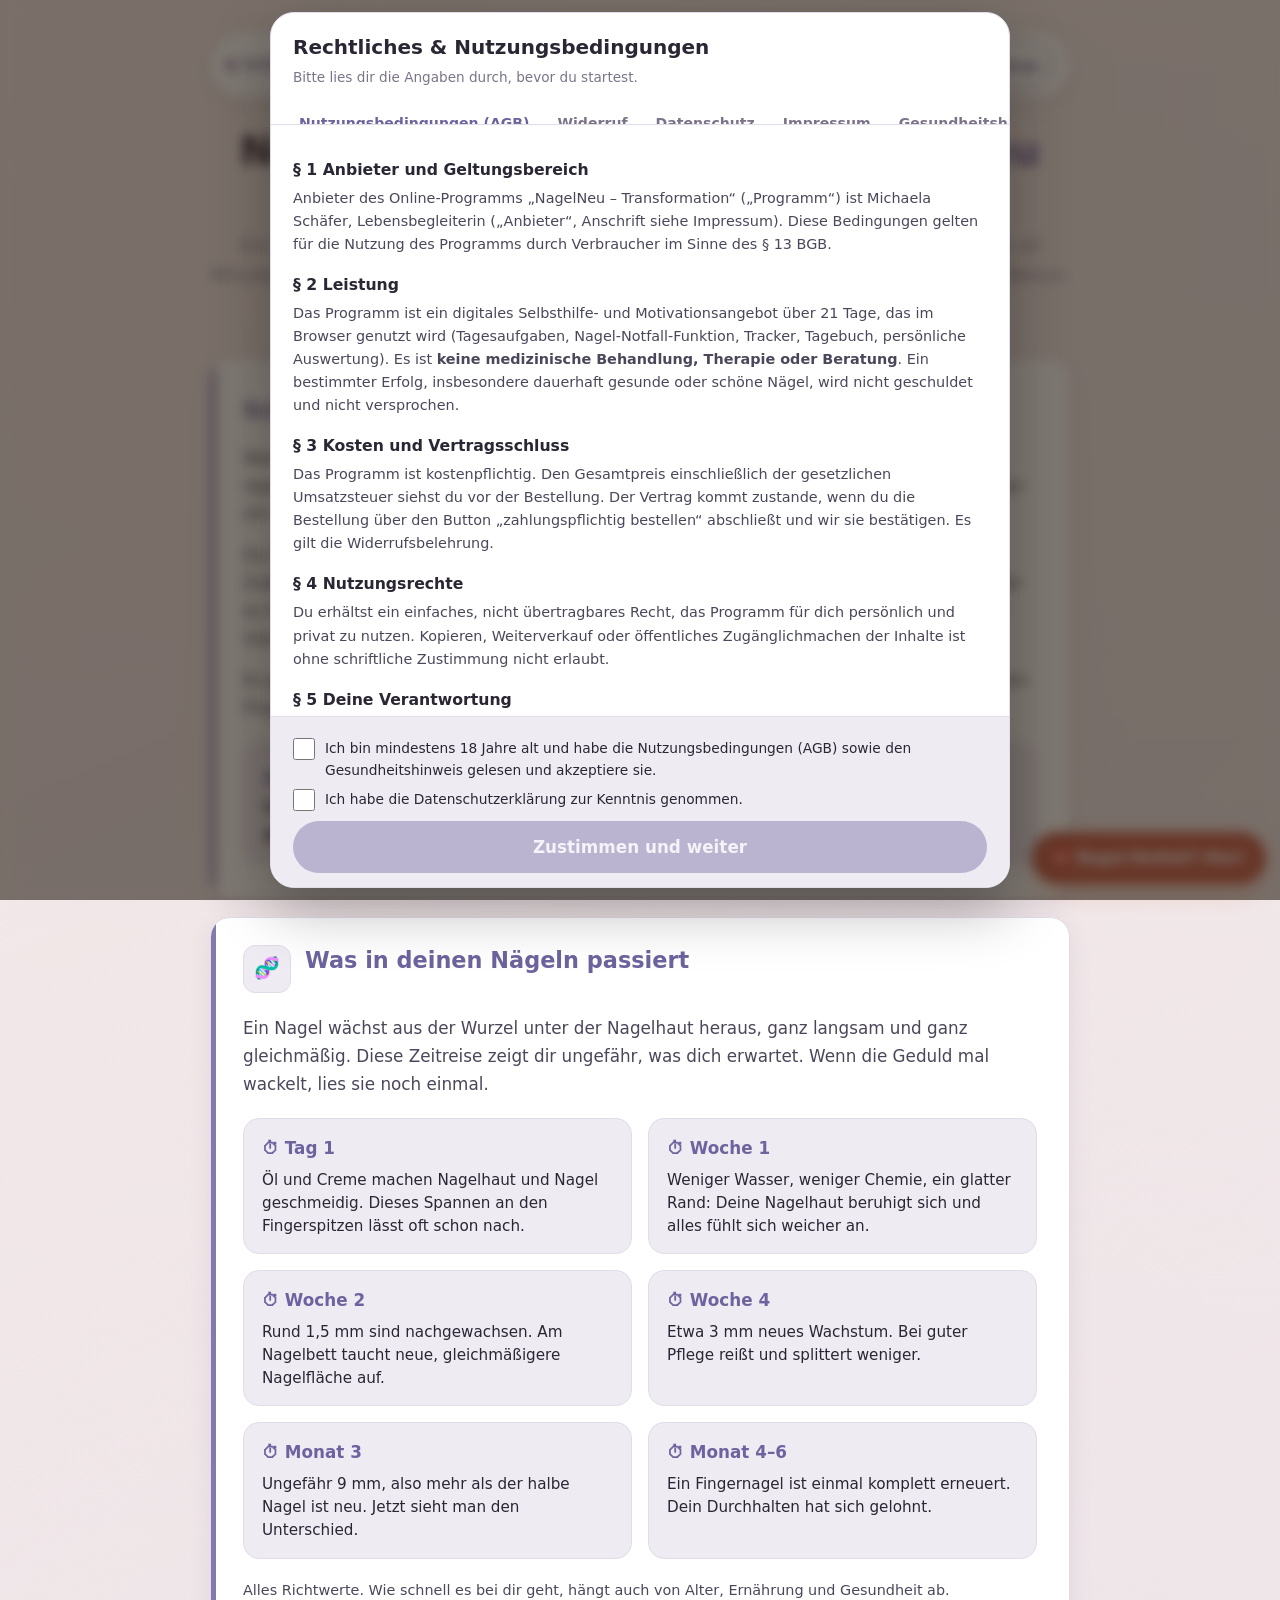
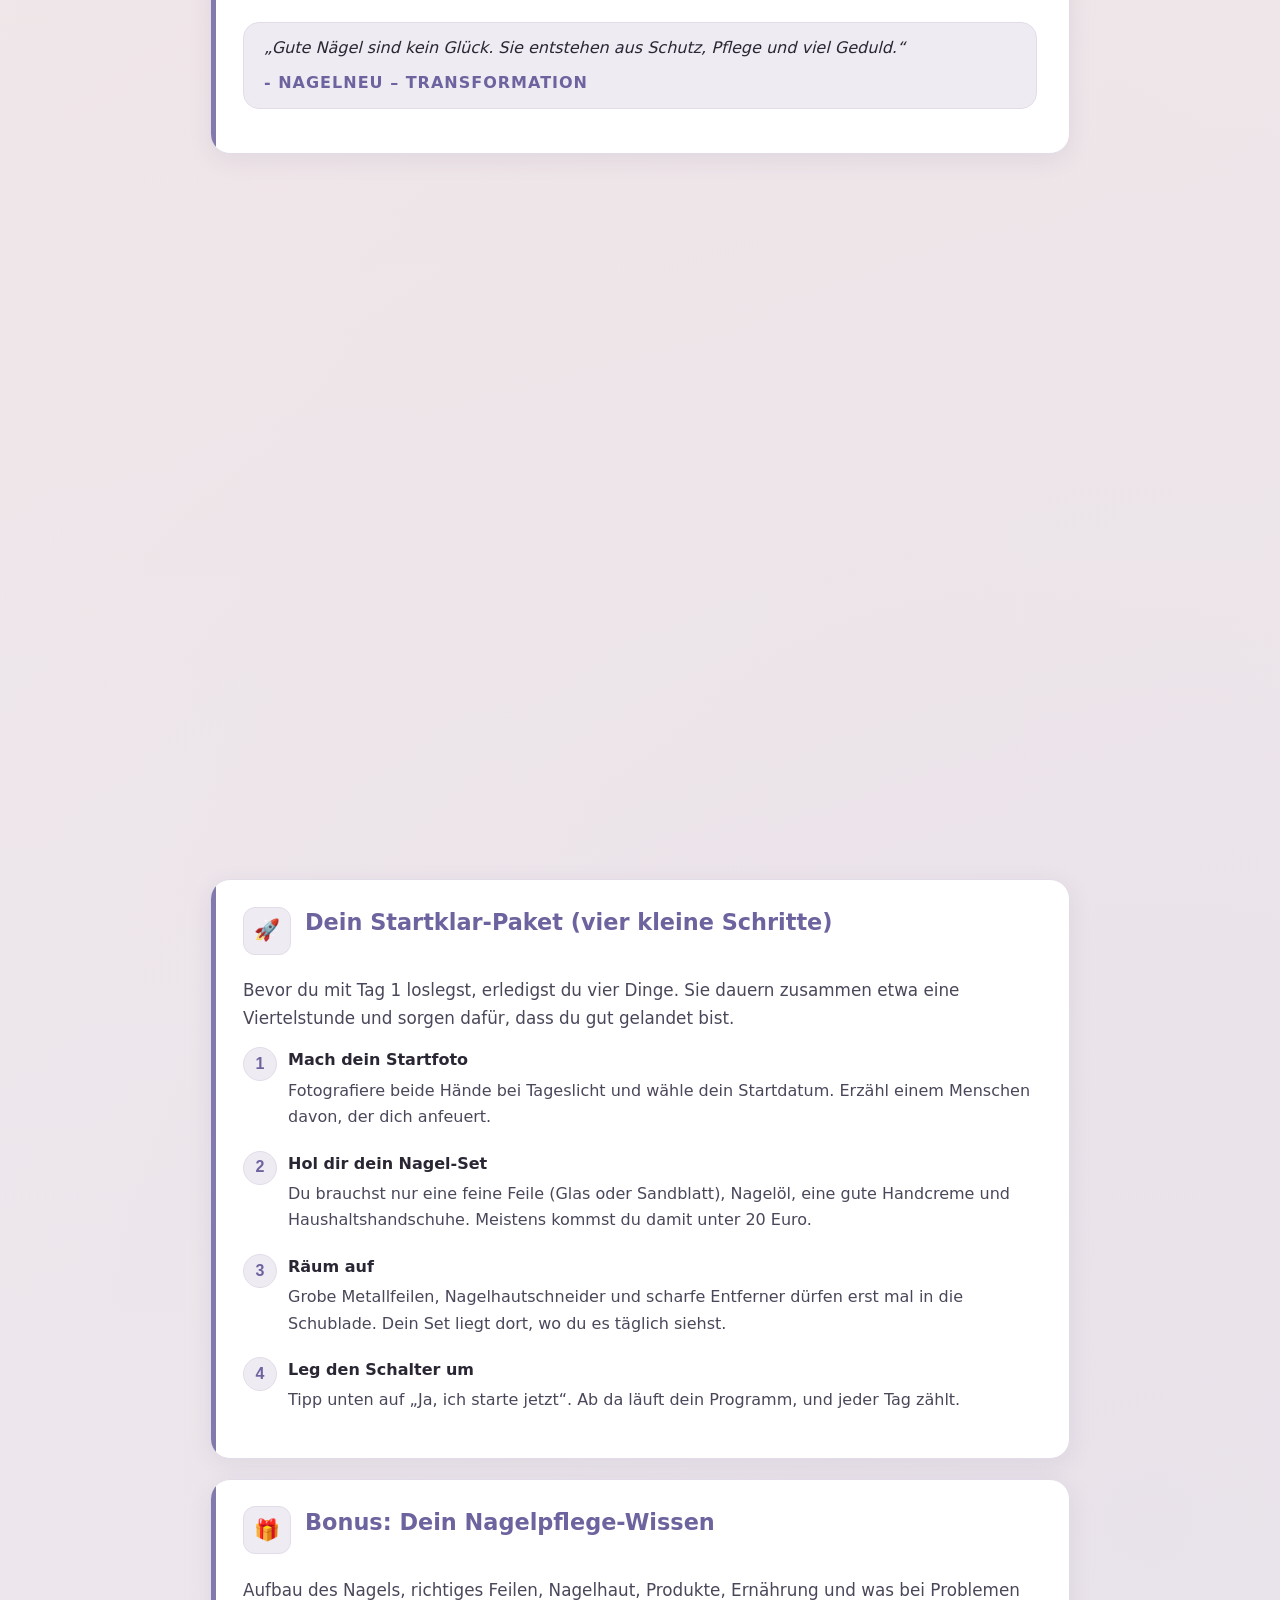
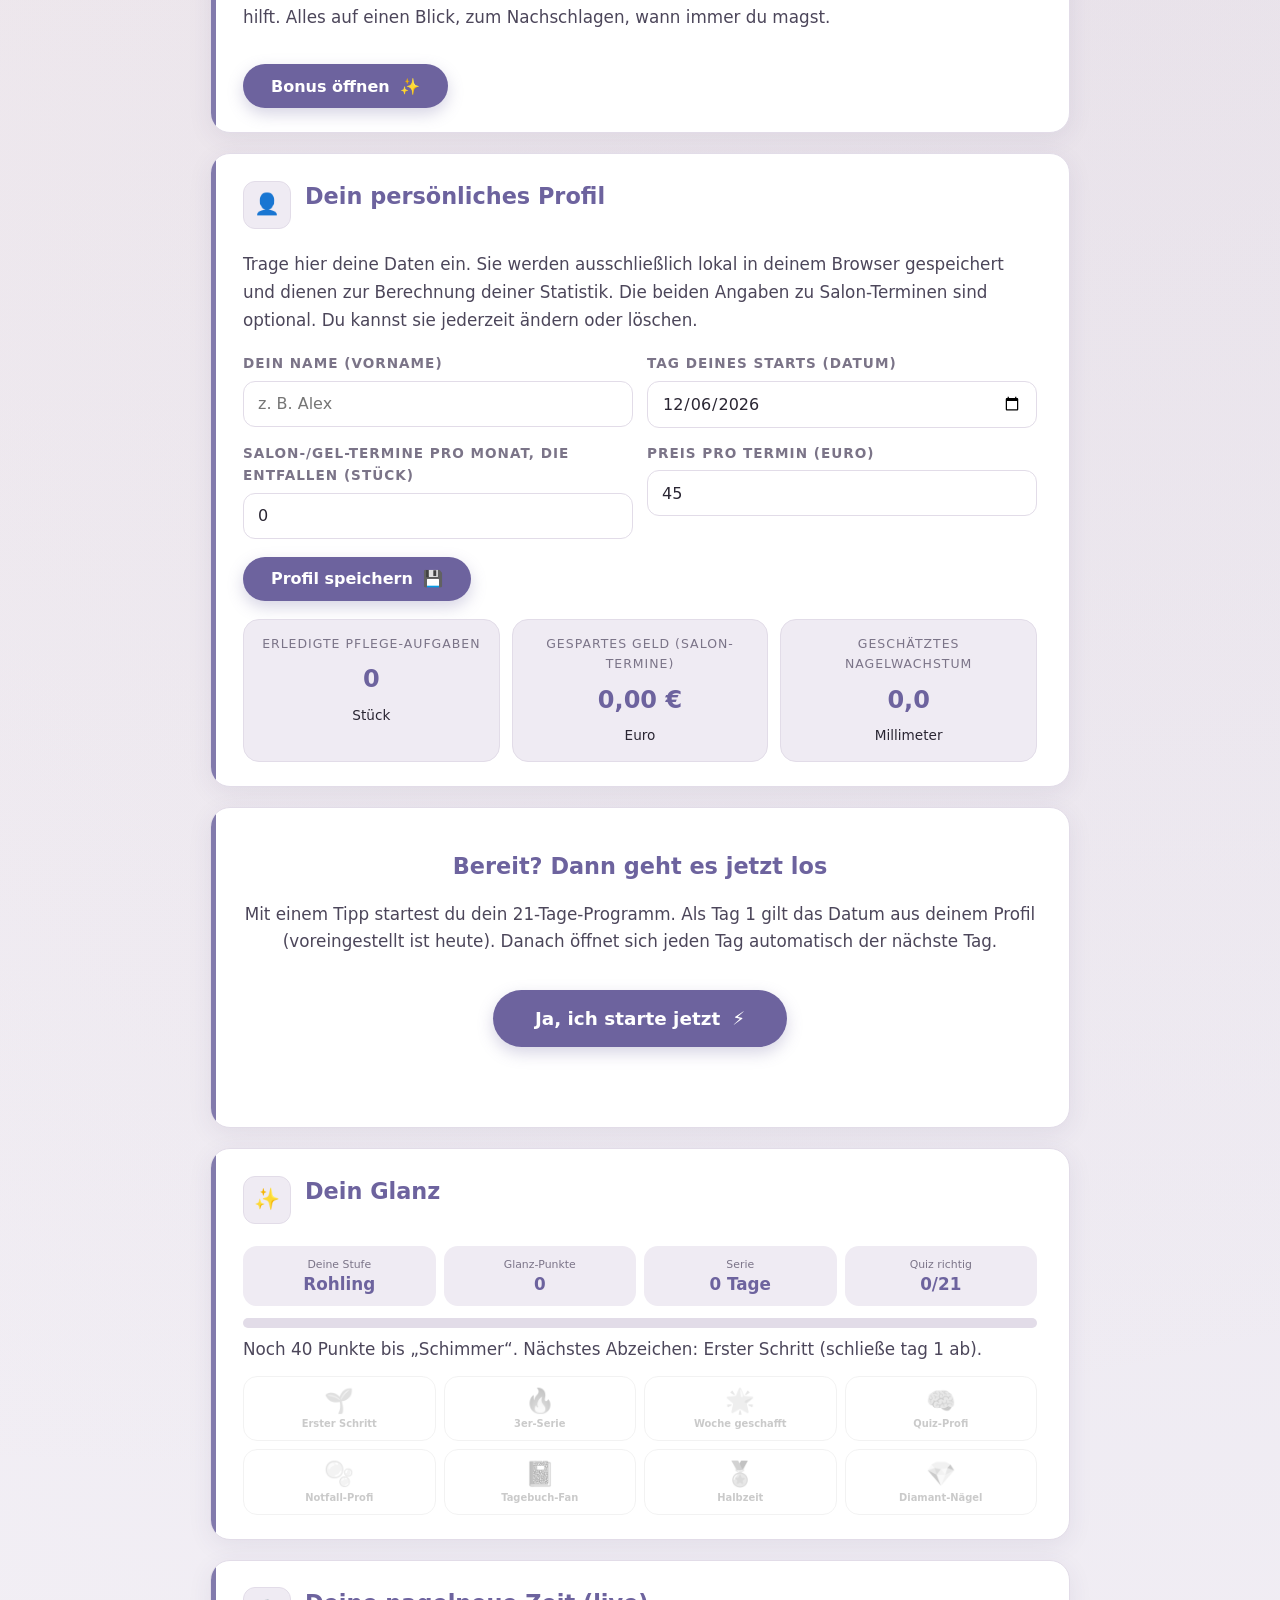
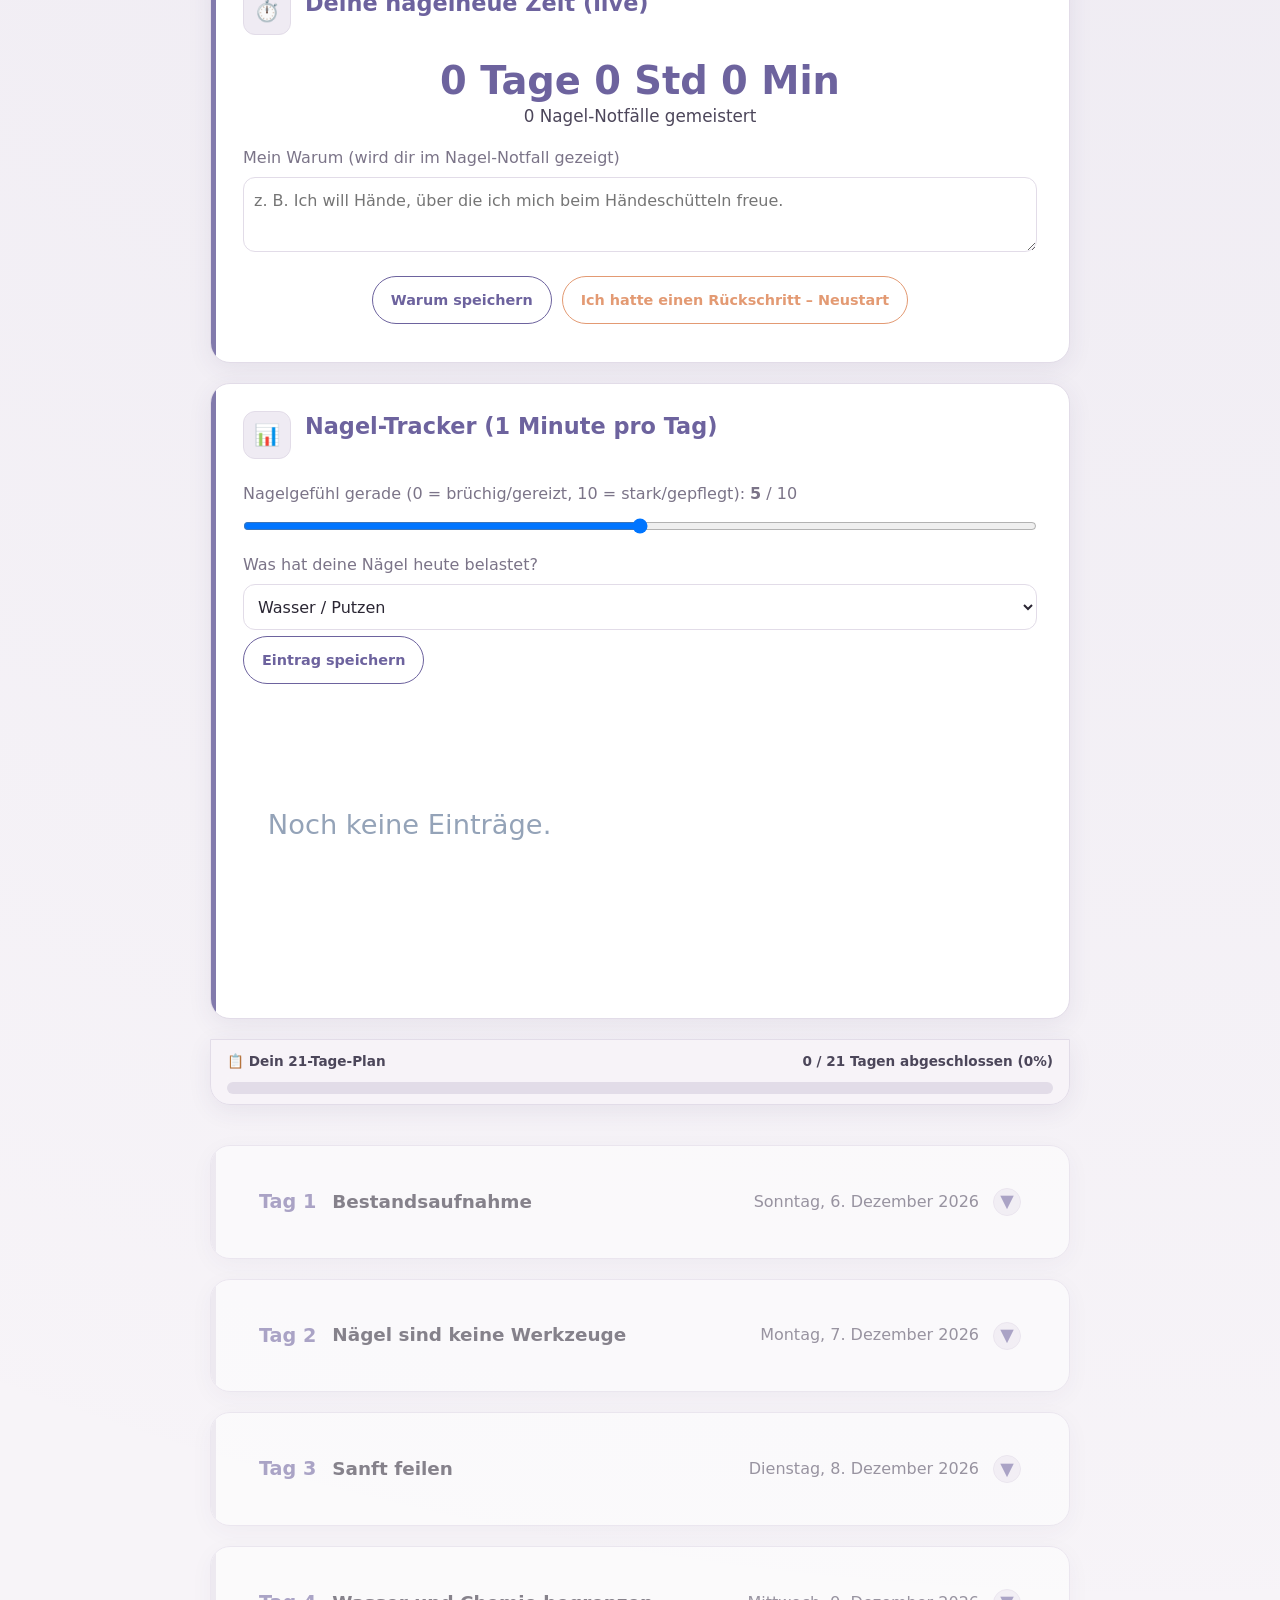
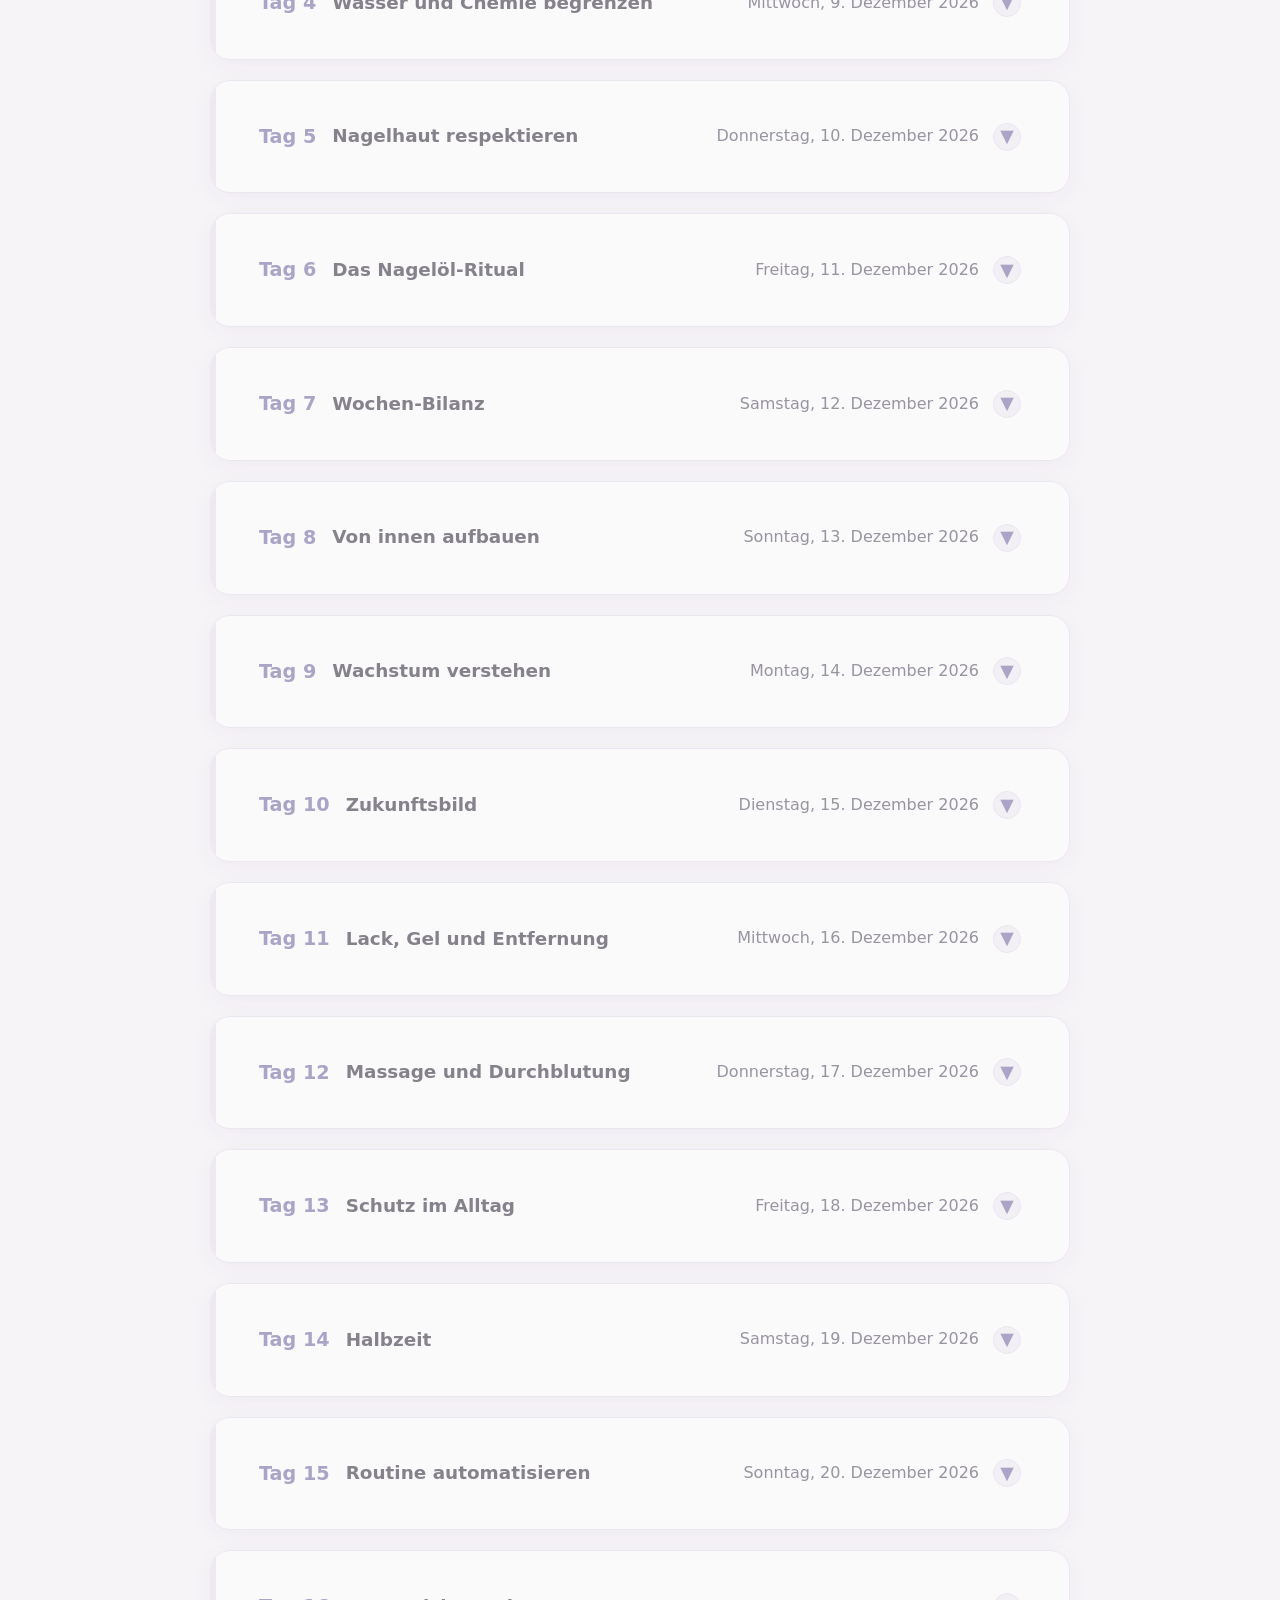
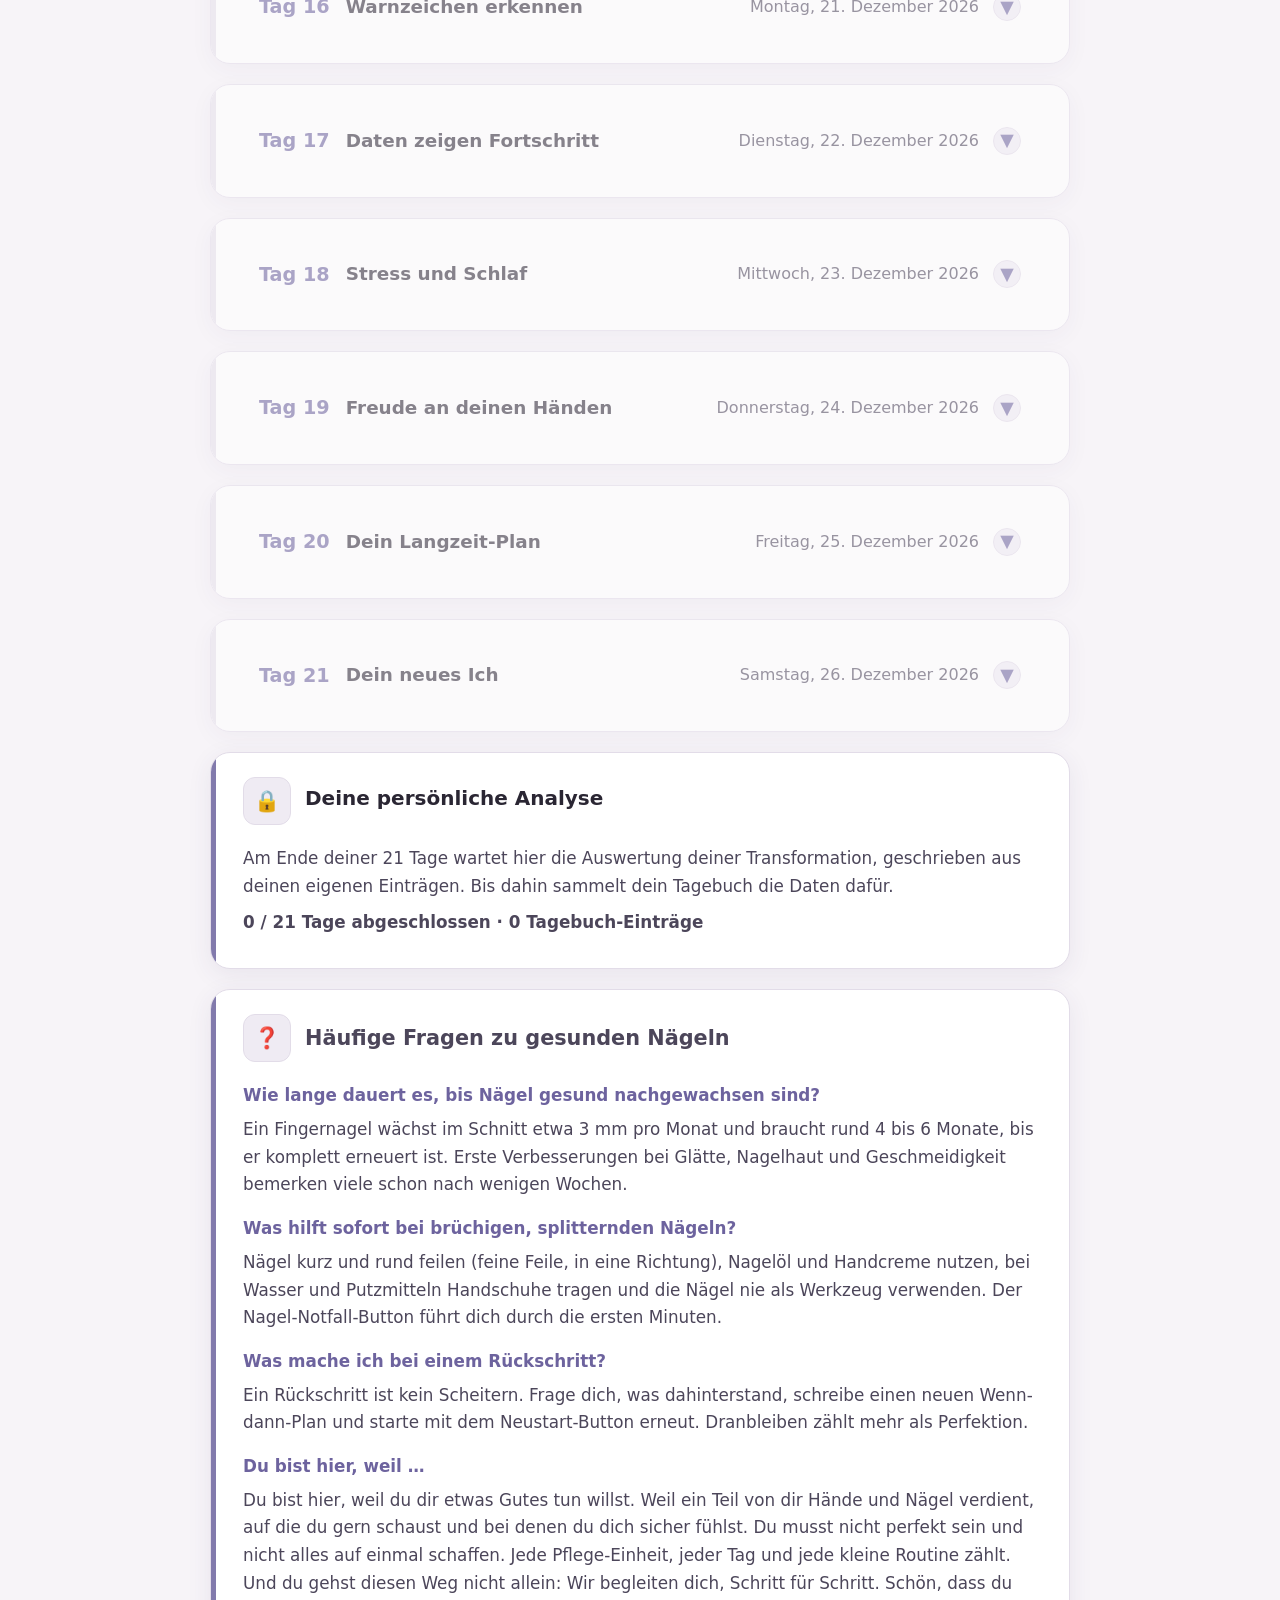
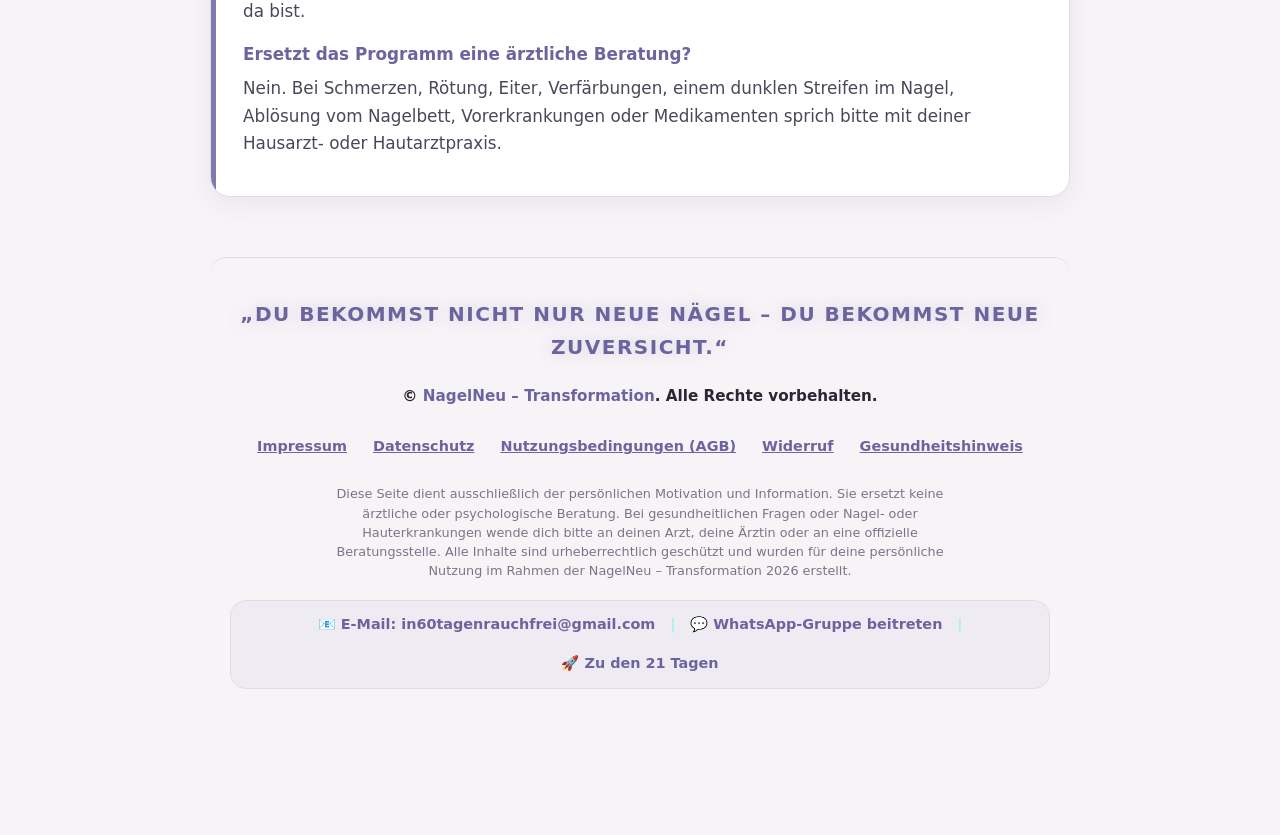
==== commit d3bbfa5d: "Add files via upload" ====
--- a/index.html
+++ b/index.html
@@ -1,299 +1,2471 @@
-﻿<!DOCTYPE html>
-<html lang="en">
-  <head>
-    <meta charset="utf-8">
-    <meta name="viewport" content="width=device-width, initial-scale=1">
-    <meta name="robots" content="noindex, nofollow">
-    <title>Password Protected Page</title>
+<!DOCTYPE html>
+<html lang="de">
+<head>
+    <meta charset="UTF-8">
+    <meta name="viewport" content="width=device-width, initial-scale=1.0, viewport-fit=cover">
+    <meta name="description" content="Gesunde, starke Fingernägel in 21 Tagen: täglich 10 Minuten, Nagel-Notfall-Button, Nagel-Tracker, Tagebuch und persönliche Auswertung. Direkt im Browser nutzbar, ohne App und ohne Anmeldung.">
+    <meta name="robots" content="index, follow, max-image-preview:large">
+    <meta name="theme-color" content="#F7F4F8" media="(prefers-color-scheme: light)">
+    <meta name="theme-color" content="#1B1922" media="(prefers-color-scheme: dark)">
+    <meta name="color-scheme" content="light dark">
+    <link rel="icon" href="data:image/svg+xml,%3Csvg xmlns='http://www.w3.org/2000/svg' viewBox='0 0 100 100'%3E%3Ctext y='.9em' font-size='90'%3E%E2%9C%A8%3C/text%3E%3C/svg%3E">
+    <meta property="og:type" content="website">
+    <meta property="og:locale" content="de_DE">
+    <meta property="og:site_name" content="NagelNeu – Transformation">
+    <meta property="og:title" content="Gesunde Nägel in 21 Tagen – NagelNeu Transformation">
+    <meta property="og:description" content="Gesunde, starke Fingernägel in 21 Tagen: täglich 10 Minuten, Nagel-Notfall-Button, Nagel-Tracker, Tagebuch und persönliche Auswertung. Direkt im Browser nutzbar, ohne App und ohne Anmeldung.">
+    <meta name="twitter:card" content="summary">
+    <script type="application/ld+json">{"@context": "https://schema.org", "@graph": [{"@type": "WebSite", "name": "NagelNeu – Transformation", "inLanguage": "de"}, {"@type": "FAQPage", "mainEntity": [{"@type": "Question", "name": "Wie lange dauert es, bis Nägel gesund nachgewachsen sind?", "acceptedAnswer": {"@type": "Answer", "text": "Ein Fingernagel wächst im Schnitt etwa 3 mm pro Monat und braucht rund 4 bis 6 Monate, bis er komplett erneuert ist. Erste Verbesserungen bei Glätte, Nagelhaut und Geschmeidigkeit bemerken viele schon nach wenigen Wochen."}}, {"@type": "Question", "name": "Was hilft sofort bei brüchigen, splitternden Nägeln?", "acceptedAnswer": {"@type": "Answer", "text": "Nägel kurz und rund feilen (feine Feile, in eine Richtung), Nagelöl und Handcreme nutzen, bei Wasser und Putzmitteln Handschuhe tragen und die Nägel nie als Werkzeug verwenden. Der Nagel-Notfall-Button führt dich durch die ersten Minuten."}}, {"@type": "Question", "name": "Was mache ich bei einem Rückschritt?", "acceptedAnswer": {"@type": "Answer", "text": "Ein Rückschritt ist kein Scheitern. Frage dich, was dahinterstand, schreibe einen neuen Wenn-dann-Plan und starte mit dem Neustart-Button erneut. Dranbleiben zählt mehr als Perfektion."}}, {"@type": "Question", "name": "Du bist hier, weil …", "acceptedAnswer": {"@type": "Answer", "text": "Du bist hier, weil du dir etwas Gutes tun willst. Weil ein Teil von dir Hände und Nägel verdient, auf die du gern schaust und bei denen du dich sicher fühlst. Du musst nicht perfekt sein und nicht alles auf einmal schaffen. Jede Pflege-Einheit, jeder Tag und jede kleine Routine zählt. Und du gehst diesen Weg nicht allein: Wir begleiten dich, Schritt für Schritt. Schön, dass du da bist."}}, {"@type": "Question", "name": "Ersetzt das Programm eine ärztliche Beratung?", "acceptedAnswer": {"@type": "Answer", "text": "Nein. Bei Schmerzen, Rötung, Eiter, Verfärbungen, einem dunklen Streifen im Nagel, Ablösung vom Nagelbett, Vorerkrankungen oder Medikamenten sprich bitte mit deiner Hausarzt- oder Hautarztpraxis."}}]}]}</script>
+    <title>Gesunde Nägel in 21 Tagen – NagelNeu Transformation | Online-Programm</title>
+    
+    <!-- Apple iOS / Safari Meta Tags -->
+    <meta name="apple-mobile-web-app-capable" content="yes"><meta name="mobile-web-app-capable" content="yes">
+    <meta name="apple-mobile-web-app-status-bar-style" content="default">
+    <meta name="apple-mobile-web-app-title" content="NagelNeu – Transformation">
+    <meta name="format-detection" content="telephone=no">
+
     <style>
-        html, body {
-            margin: 0;
+        :root {
+            --bg-color: #060911;
+            --card-bg: rgba(13, 22, 38, 0.7);
+            --card-border: rgba(0, 243, 255, 0.18);
+            --neon-cyan: #00f3ff;
+            --cyan-glow: rgba(0, 243, 255, 0.4);
+            --text-main: #e2e8f0;
+            --text-muted: #94a3b8;
+            --text-white: #ffffff;
+            --success-green: #00ff88;
+            --accent-purple: #b14bff;
+            --accent-yellow: #ffe14d;
+        }
+
+        * { 
+            box-sizing: border-box; 
+            margin: 0; 
+            padding: 0; 
+            -webkit-tap-highlight-color: transparent; 
+        }
+
+        body {
+            background-color: var(--bg-color);
+            color: var(--text-main);
+            font-family: 'Montserrat', -apple-system, BlinkMacSystemFont, sans-serif;
+            line-height: 1.7;
+            min-height: 100vh;
+            min-height: 100dvh;
+            overflow-x: hidden;
+            background-image:
+                radial-gradient(circle at 20% 30%, rgba(0, 243, 255, 0.08) 0%, transparent 50%),
+                radial-gradient(circle at 80% 70%, rgba(0, 243, 255, 0.06) 0%, transparent 50%);
+            padding-top: max(20px, env(safe-area-inset-top));
+            padding-bottom: max(40px, calc(20px + env(safe-area-inset-bottom)));
+            padding-left: max(0px, env(safe-area-inset-left));
+            padding-right: max(0px, env(safe-area-inset-right));
+        }
+
+        .container {
+            max-width: 900px;
+            margin: 0 auto;
+            padding: 20px;
+            position: relative;
+            z-index: 2;
+        }
+
+        .glow-orb {
+            position: absolute;
+            width: 300px;
+            height: 300px;
+            border-radius: 50%;
+            background: var(--neon-cyan);
+            filter: blur(120px);
+            -webkit-filter: blur(120px);
+            opacity: 0.15;
+            z-index: 1;
+            pointer-events: none;
+        }
+        .orb-1 { top: 10%; left: -100px; }
+        .orb-2 { top: 45%; right: -120px; }
+        .orb-3 { top: 80%; left: -80px; }
+
+        .status-bar {
+            display: flex;
+            align-items: center;
+            justify-content: space-between;
+            margin-bottom: 30px;
+            padding: 12px 20px;
+            background: rgba(10, 16, 28, 0.8);
+            border: 1px solid var(--card-border);
+            border-radius: 12px;
+            backdrop-filter: blur(10px);
+            -webkit-backdrop-filter: blur(10px);
+            flex-wrap: wrap;
+            gap: 8px;
+        }
+
+        .tag {
+            font-family: 'Rajdhani', sans-serif;
+            font-size: 0.9rem;
+            font-weight: 700;
+            letter-spacing: 2px;
+            text-transform: uppercase;
+            color: var(--neon-cyan);
+            display: flex;
+            align-items: center;
+            gap: 8px;
+        }
+
+        .pulse-dot {
+            width: 8px;
+            height: 8px;
+            background-color: var(--neon-cyan);
+            border-radius: 50%;
+            box-shadow: 0 0 10px var(--neon-cyan);
+            animation: pulse 2s infinite;
+        }
+
+        @keyframes pulse {
+            0%, 100% { transform: scale(1); opacity: 1; }
+            50% { transform: scale(1.4); opacity: 0.6; }
+        }
+
+        .program-phase {
+            font-family: 'Rajdhani', sans-serif;
+            font-size: 0.95rem;
+            color: var(--text-muted);
+            letter-spacing: 1px;
+        }
+
+        .header-title { text-align: center; margin-bottom: 40px; }
+
+        .header-title h1 {
+            font-size: clamp(1.8rem, 4vw, 2.5rem);
+            font-weight: 800;
+            color: var(--text-white);
+            text-transform: uppercase;
+            letter-spacing: 1.5px;
+            line-height: 1.2;
+            margin-bottom: 12px;
+        }
+
+        .header-title h1 span {
+            color: var(--neon-cyan);
+            text-shadow: 0 0 15px var(--cyan-glow);
+        }
+
+        .header-title p.subtitle {
+            font-size: 1.1rem;
+            color: var(--text-muted);
+            margin-top: 10px;
+        }
+
+        .card {
+            background: var(--card-bg);
+            border: 1px solid var(--card-border);
+            border-radius: 16px;
+            padding: 24px 32px;
+            margin-bottom: 20px;
+            backdrop-filter: blur(12px);
+            -webkit-backdrop-filter: blur(12px);
+            box-shadow: 0 10px 30px rgba(0, 0, 0, 0.4);
+            position: relative;
+            overflow: hidden;
+            transition: all 0.3s ease;
+        }
+
+        .card::before {
+            content: '';
+            position: absolute;
+            top: 0; left: 0;
+            width: 4px; height: 100%;
+            background: var(--neon-cyan);
+        }
+
+        .card.completed { border-color: rgba(0, 255, 136, 0.4); }
+        .card.completed::before { background: var(--success-green); }
+
+        .card.locked {
+            opacity: 0.55;
+            border-color: rgba(255, 255, 255, 0.1);
+        }
+        .card.locked::before {
+            background: var(--text-muted);
+        }
+        .card.locked .day-header {
+            cursor: not-allowed;
+        }
+
+        .intro-card {
+            border: 1px solid rgba(0, 243, 255, 0.3);
+            padding: 32px;
+        }
+
+        .intro-card h2, .card h3 {
+            font-size: 1.4rem;
+            color: var(--neon-cyan);
+            font-weight: 700;
+            margin-bottom: 16px;
+            text-transform: uppercase;
+            letter-spacing: 1px;
+            font-family: 'Rajdhani', sans-serif;
+        }
+
+        .quote-box {
+            font-style: italic;
+            border-left: 3px solid var(--neon-cyan);
+            padding: 12px 20px;
+            background: rgba(0, 243, 255, 0.05);
+            margin: 20px 0;
+            color: #fff;
+        }
+
+        .quote-author {
+            display: block;
+            margin-top: 8px;
+            font-style: normal;
+            font-weight: 700;
+            color: var(--neon-cyan);
+            font-family: 'Rajdhani', sans-serif;
+            letter-spacing: 1px;
+            text-transform: uppercase;
+        }
+
+        .highlight-box {
+            background: rgba(0, 243, 255, 0.05);
+            border-left: 3px solid var(--neon-cyan);
+            padding: 16px 20px;
+            margin-top: 20px;
+            border-radius: 0 8px 8px 0;
+            font-weight: 600;
+            color: var(--text-white);
+        }
+
+        .highlight-box span.bold-cyan {
+            color: var(--neon-cyan);
+            font-size: 1.1rem;
+            display: block;
+            margin-top: 6px;
+        }
+
+        .neuro-box {
+            background: rgba(6, 12, 24, 0.8);
+            border: 1px solid rgba(0, 243, 255, 0.2);
+            border-radius: 12px;
+            padding: 18px 22px;
+            margin: 18px 0;
+        }
+
+        .neuro-box h5 {
+            color: var(--neon-cyan);
+            font-family: 'Rajdhani', sans-serif;
+            font-size: 1.05rem;
+            letter-spacing: 1px;
+            text-transform: uppercase;
+            margin-bottom: 8px;
+            display: flex;
+            align-items: center;
+            gap: 8px;
+        }
+
+        .action-box {
+            background: rgba(0, 255, 136, 0.05);
+            border-left: 3px solid var(--success-green);
+            padding: 16px 20px;
+            margin-top: 15px;
+            border-radius: 0 8px 8px 0;
+        }
+
+        .action-box h5 {
+            color: var(--success-green);
+            font-family: 'Rajdhani', sans-serif;
+            font-size: 1rem;
+            letter-spacing: 1px;
+            text-transform: uppercase;
+            margin-bottom: 6px;
+        }
+
+        .section-header {
+            display: flex;
+            align-items: center;
+            gap: 14px;
+            margin-bottom: 20px;
+        }
+
+        .icon-wrapper {
+            width: 48px;
+            height: 48px;
+            border-radius: 12px;
+            background: rgba(0, 243, 255, 0.1);
+            border: 1px solid var(--neon-cyan);
+            display: flex;
+            align-items: center;
+            justify-content: center;
+            font-size: 1.3rem;
+            color: var(--neon-cyan);
+            flex-shrink: 0;
+        }
+
+        .story-p {
+            font-size: 1.05rem;
+            color: #cbd5e1;
+            margin-bottom: 14px;
+        }
+
+        .facts-grid, .timeline-grid {
+            display: grid;
+            grid-template-columns: 1fr 1fr;
+            gap: 16px;
+            margin: 20px 0;
+        }
+
+        .timeline-item {
+            background: rgba(6, 12, 24, 0.7);
+            border: 1px solid rgba(0, 243, 255, 0.25);
+            border-radius: 12px;
+            padding: 16px 18px;
+            position: relative;
+            overflow: hidden;
+            transition: transform 0.3s ease, border-color 0.3s ease;
+        }
+
+        .timeline-item:hover {
+            transform: translateY(-2px);
+            border-color: var(--neon-cyan);
+        }
+
+        .timeline-item .time {
+            color: var(--neon-cyan);
+            font-size: 1.05rem;
+            font-weight: 800;
+            letter-spacing: 1px;
+            margin-bottom: 6px;
+            font-family: 'Rajdhani', sans-serif;
+        }
+
+        .timeline-item .effect {
+            color: #fff;
+            font-size: 0.95rem;
+            line-height: 1.5;
+        }
+
+        @media (max-width: 768px) {
+            .facts-grid, .timeline-grid, .metrics-grid, .rebellion-stats, .input-grid { 
+                grid-template-columns: 1fr; 
+            }
+            .container { padding: 15px 10px; }
+            .card { padding: 20px; }
+        }
+
+        .fact-item {
+            background: rgba(6, 12, 24, 0.6);
+            border: 1px solid rgba(0, 243, 255, 0.2);
+            border-radius: 12px;
+            padding: 16px 20px;
+        }
+
+        .fact-item h4 {
+            color: var(--neon-cyan);
+            font-size: 1rem;
+            margin-bottom: 6px;
+            font-family: 'Rajdhani', sans-serif;
+        }
+
+        .launch-steps {
+            list-style: none;
+            counter-reset: launch-counter;
+            margin-top: 15px;
+        }
+
+        .launch-steps li {
+            counter-increment: launch-counter;
+            position: relative;
+            padding-left: 45px;
+            margin-bottom: 20px;
+        }
+
+        .launch-steps li::before {
+            content: counter(launch-counter);
+            position: absolute;
+            left: 0; top: 0;
+            width: 32px; height: 32px;
+            background: rgba(0, 243, 255, 0.1);
+            border: 1px solid var(--neon-cyan);
+            color: var(--neon-cyan);
+            border-radius: 50%;
+            display: flex;
+            align-items: center;
+            justify-content: center;
+            font-family: 'Rajdhani', sans-serif;
+            font-weight: 700;
+        }
+
+        .launch-steps h4 { color: #fff; margin-bottom: 4px; }
+
+        .progress-sticky {
+            position: sticky;
+            top: max(20px, env(safe-area-inset-top));
+            z-index: 100;
+            background: rgba(6, 9, 17, 0.95);
+            border: 1px solid var(--neon-cyan);
+            border-radius: 16px;
+            padding: 20px 25px;
+            margin-bottom: 40px;
+            backdrop-filter: blur(15px);
+            -webkit-backdrop-filter: blur(15px);
+            box-shadow: 0 0 25px var(--cyan-glow);
+        }
+
+        .progress-title-row {
+            display: flex;
+            justify-content: space-between;
+            align-items: center;
+            margin-bottom: 10px;
+            font-family: 'Rajdhani', sans-serif;
+            font-weight: 700;
+            letter-spacing: 1.5px;
+            text-transform: uppercase;
+            font-size: 0.95rem;
+        }
+
+        .progress-track {
+            width: 100%;
+            height: 12px;
+            background: rgba(255, 255, 255, 0.08);
+            border-radius: 10px;
+            overflow: hidden;
+            border: 1px solid rgba(0, 243, 255, 0.2);
+        }
+
+        .progress-fill {
+            height: 100%;
+            width: 0%;
+            background: linear-gradient(90deg, var(--neon-cyan), var(--success-green));
+            transition: width 0.6s ease;
+            box-shadow: 0 0 15px var(--neon-cyan);
+        }
+
+        .input-grid {
+            display: grid;
+            grid-template-columns: 1fr 1fr;
+            gap: 14px;
+            margin-top: 18px;
+        }
+
+        .input-grid label {
+            display: block;
+            font-size: 0.85rem;
+            color: var(--neon-cyan);
+            font-weight: 700;
+            letter-spacing: 1px;
+            text-transform: uppercase;
+            margin-bottom: 6px;
+            font-family: 'Rajdhani', sans-serif;
+        }
+
+        .input-grid input {
+            width: 100%;
+            background: rgba(6, 12, 24, 0.7);
+            border: 1px solid rgba(0, 243, 255, 0.25);
+            border-radius: 8px;
+            padding: 12px 14px;
+            color: #fff;
+            font-size: 1rem;
+            font-family: inherit;
+        }
+
+        .input-grid input:focus {
+            outline: none;
+            border-color: var(--neon-cyan);
+            box-shadow: 0 0 10px var(--cyan-glow);
+        }
+
+        .metrics-grid {
+            display: grid;
+            grid-template-columns: 1fr 1fr 1fr;
+            gap: 12px;
+            margin-top: 18px;
+        }
+
+        .metric-tile {
+            background: rgba(6, 12, 24, 0.7);
+            border: 1px solid rgba(0, 243, 255, 0.25);
+            border-radius: 12px;
+            padding: 14px 16px;
+            text-align: center;
+        }
+
+        .metric-tile .label {
+            color: var(--text-muted);
+            font-size: 0.78rem;
+            letter-spacing: 1px;
+            text-transform: uppercase;
+            margin-bottom: 6px;
+            font-family: 'Rajdhani', sans-serif;
+        }
+
+        .metric-tile .value {
+            color: var(--neon-cyan);
+            font-size: 1.5rem;
+            font-weight: 800;
+        }
+
+        .metric-tile .unit {
+            color: var(--text-white);
+            font-size: 0.85rem;
+            margin-top: 4px;
+        }
+
+        .btn-save {
+            margin-top: 18px;
+            background: var(--neon-cyan);
+            color: #040914;
+            font-size: 1rem;
+            font-weight: 800;
+            padding: 12px 28px;
+            min-height: 44px;
+            border-radius: 30px;
+            border: none;
+            cursor: pointer;
+            text-transform: uppercase;
+            letter-spacing: 1.5px;
+            transition: transform 0.2s ease;
+            display: inline-flex;
+            align-items: center;
+            justify-content: center;
+            gap: 10px;
+            font-family: inherit;
+        }
+
+        .btn-save:hover {
+            transform: scale(1.04);
+            box-shadow: 0 0 20px var(--cyan-glow);
+        }
+
+        .day-header {
+            display: flex;
+            justify-content: space-between;
+            align-items: center;
+            cursor: pointer;
+            user-select: none;
+            padding: 8px 0;
+            min-height: 44px;
+            transition: color 0.2s ease;
+        }
+
+        .day-header:hover .day-title-preview { color: var(--neon-cyan); }
+        .day-header-left { display: flex; align-items: center; gap: 16px; }
+
+        .day-badge {
+            font-family: 'Rajdhani', sans-serif;
+            font-size: 1.2rem;
+            font-weight: 700;
+            color: var(--neon-cyan);
+            letter-spacing: 1px;
+            white-space: nowrap;
+        }
+
+        .day-title-preview {
+            font-size: 1.15rem;
+            font-weight: 700;
+            color: #ffffff;
+            transition: color 0.3s ease;
+        }
+
+        .day-header-right { display: flex; align-items: center; gap: 14px; }
+
+        .chevron-icon {
+            font-size: 1.1rem;
+            color: var(--neon-cyan);
+            transition: transform 0.3s ease;
+            width: 28px; height: 28px;
+            display: flex;
+            align-items: center;
+            justify-content: center;
+            background: rgba(0, 243, 255, 0.1);
+            border-radius: 50%;
+            border: 1px solid rgba(0, 243, 255, 0.3);
+        }
+
+        .card.open .chevron-icon {
+            transform: rotate(180deg);
+            background: var(--neon-cyan);
+            color: #040914;
+        }
+
+        .day-content {
+            display: none;
+            padding-top: 20px;
+            border-top: 1px solid rgba(0, 243, 255, 0.15);
+            margin-top: 15px;
+            animation: fadeIn 0.3s ease-in-out;
+        }
+
+        .card.open .day-content { display: block; }
+
+        @keyframes fadeIn {
+            from { opacity: 0; transform: translateY(-4px); }
+            to { opacity: 1; transform: translateY(0); }
+        }
+
+        .quiz-box {
+            background: rgba(10, 20, 38, 0.9);
+            border: 1px solid rgba(0, 243, 255, 0.3);
+            border-radius: 12px;
+            padding: 20px;
+            margin-top: 20px;
+        }
+
+        .quiz-title {
+            color: var(--neon-cyan);
+            font-family: 'Rajdhani', sans-serif;
+            font-weight: 700;
+            font-size: 1.1rem;
+            margin-bottom: 12px;
+            display: flex;
+            align-items: center;
+            gap: 8px;
+        }
+
+        .quiz-options {
+            display: flex;
+            flex-direction: column;
+            gap: 10px;
+        }
+
+        .quiz-btn {
+            background: rgba(255, 255, 255, 0.05);
+            border: 1px solid rgba(255, 255, 255, 0.1);
+            color: #fff;
+            padding: 12px 16px;
+            min-height: 44px;
+            border-radius: 8px;
+            text-align: left;
+            cursor: pointer;
+            font-family: 'Montserrat', sans-serif;
+            font-size: 0.95rem;
+            transition: all 0.2s ease;
+        }
+
+        .quiz-btn:hover {
+            border-color: var(--neon-cyan);
+            background: rgba(0, 243, 255, 0.1);
+        }
+
+        .quiz-btn.correct {
+            border-color: var(--success-green) !important;
+            background: rgba(0, 255, 136, 0.15) !important;
+            color: var(--success-green) !important;
+        }
+
+        .quiz-btn.wrong {
+            border-color: #ff4444 !important;
+            color: #ff6666 !important;
+        }
+
+        .quiz-explain {
+            margin-top: 12px;
+            padding: 12px 16px;
+            background: rgba(0, 243, 255, 0.08);
+            border-left: 3px solid var(--neon-cyan);
+            border-radius: 0 8px 8px 0;
+            color: #cbd5e1;
+            font-size: 0.95rem;
+            display: none;
+        }
+
+        .quiz-explain.show { display: block; }
+
+        .btn-complete {
+            background: rgba(0, 243, 255, 0.1);
+            border: 1px solid var(--neon-cyan);
+            color: var(--neon-cyan);
+            font-family: 'Rajdhani', sans-serif;
+            font-size: 0.95rem;
+            font-weight: 700;
+            letter-spacing: 1px;
+            padding: 12px 24px;
+            min-height: 44px;
+            border-radius: 30px;
+            cursor: pointer;
+            text-transform: uppercase;
+            transition: all 0.3s ease;
+            margin-top: 20px;
+            display: inline-flex;
+            align-items: center;
+            justify-content: center;
+            gap: 8px;
+        }
+
+        .btn-complete:hover {
+            background: var(--neon-cyan);
+            color: #040914;
+            box-shadow: 0 0 20px var(--neon-cyan);
+        }
+
+        .btn-complete.is-done {
+            background: var(--success-green);
+            border-color: var(--success-green);
+            color: #040914;
+        }
+
+        .cta-card {
+            text-align: center;
+            border: 1px solid var(--neon-cyan);
+            padding: 40px 30px;
+        }
+
+        .btn-switch {
+            background: var(--neon-cyan);
+            color: #040914;
+            font-family: 'Montserrat', sans-serif;
+            font-size: 1.15rem;
+            font-weight: 800;
+            padding: 18px 42px;
+            min-height: 50px;
+            border-radius: 50px;
+            border: none;
+            cursor: pointer;
+            text-transform: uppercase;
+            letter-spacing: 2px;
+            box-shadow: 0 0 25px var(--cyan-glow);
+            transition: transform 0.2s ease;
+            display: inline-flex;
+            align-items: center;
+            justify-content: center;
+            gap: 12px;
+            margin-top: 20px;
+        }
+
+        .btn-switch:hover {
+            transform: scale(1.05);
+            box-shadow: 0 0 35px var(--neon-cyan);
+        }
+
+        .btn-switch.active {
+            background: var(--success-green);
+            box-shadow: 0 0 35px rgba(0, 255, 136, 0.5);
+        }
+
+        .status-msg {
+            font-size: 0.95rem;
+            color: var(--neon-cyan);
+            font-weight: 600;
+            margin-top: 15px;
+            opacity: 0;
+            transition: opacity 0.5s ease;
+        }
+
+        .status-msg.show { opacity: 1; }
+
+        .footer {
+            margin-top: 60px;
+            padding: 40px 20px 30px 20px;
+            text-align: center;
+            border-top: 1px solid var(--card-border);
+            border-radius: 16px 16px 0 0;
+            backdrop-filter: blur(10px);
+            -webkit-backdrop-filter: blur(10px);
+            position: relative;
+            z-index: 2;
+        }
+
+        .footer-quote {
+            font-family: 'Rajdhani', sans-serif;
+            font-size: 1.25rem;
+            font-weight: 700;
+            color: var(--neon-cyan);
+            letter-spacing: 1.5px;
+            text-transform: uppercase;
+            text-shadow: 0 0 15px var(--cyan-glow);
+            margin-bottom: 20px;
+        }
+
+        .footer-copyright {
+            font-size: 0.95rem;
+            color: var(--text-white);
+            line-height: 1.6;
+            margin-bottom: 8px;
+            font-weight: 600;
+        }
+
+        .footer-copyright span.author { color: var(--neon-cyan); }
+
+        .footer-legal {
+            font-size: 0.8rem;
+            color: var(--text-muted);
+            max-width: 650px;
+            margin: 0 auto 20px auto;
+            line-height: 1.5;
+        }
+
+        .footer-contact {
+            display: inline-flex;
+            align-items: center;
+            gap: 15px;
+            background: rgba(0, 243, 255, 0.05);
+            border: 1px solid rgba(0, 243, 255, 0.2);
+            padding: 12px 24px;
+            border-radius: 30px;
+            font-size: 0.9rem;
+            color: var(--text-main);
+            flex-wrap: wrap;
+            justify-content: center;
+        }
+
+        .footer-contact a {
+            color: var(--neon-cyan);
+            text-decoration: none;
+            font-weight: 600;
+            display: inline-flex;
+            align-items: center;
+            gap: 6px;
+            transition: color 0.2s ease, text-shadow 0.2s ease;
+        }
+
+        .footer-contact a:hover {
+            color: #ffffff;
+            text-shadow: 0 0 10px var(--neon-cyan);
+        }
+
+        .footer-separator { color: rgba(0, 243, 255, 0.4); }
+
+        /* ============ REBELLION FINAL SCREEN ============ */
+        .rebellion-screen {
+            display: none;
+            position: fixed;
+            inset: 0;
+            background: radial-gradient(circle at center, rgba(6, 9, 17, 0.97), rgba(0, 0, 0, 0.99));
+            z-index: 9999;
+            flex-direction: column;
+            align-items: center;
+            justify-content: center;
+            padding: 30px 20px;
+            text-align: center;
+            overflow: hidden;
+        }
+
+        .rebellion-screen.show { display: flex; }
+
+        .rebellion-canvas {
+            position: absolute;
+            inset: 0;
             width: 100%;
             height: 100%;
-            font-family: Arial, Helvetica, sans-serif;
-        }
-        #dialogText {
-            color: white;
-            background-color: #333333;
-        }
-        
-        #dialogWrap {
-            position: absolute;
-            top: 0;
-            left: 0;
-            width: 100%;
-            height: 100%;
-            display: table;
-            background-color: #EEEEEE;
-        }
-        
-        #dialogWrapCell {
-            display: table-cell;
-            text-align: center;
-            vertical-align: middle;
-        }
-        
-        #mainDialog {
-            max-width: 400px;
-            margin: 5px;
-            border: solid #AAAAAA 1px;
-            border-radius: 10px;
-            box-shadow: 3px 3px 5px 3px #AAAAAA;
-            margin-left: auto;
-            margin-right: auto;
-            background-color: #FFFFFF;
-            overflow: hidden;
+            pointer-events: none;
+        }
+
+        .rebellion-content {
+            position: relative;
+            z-index: 2;
+            max-width: 800px;
+            color: #fff;
+        }
+
+        .rebellion-title {
+            font-size: clamp(2.2rem, 5vw, 3.8rem);
+            font-weight: 900;
+            letter-spacing: 2px;
+            text-transform: uppercase;
+            background: linear-gradient(90deg, #00f3ff, #00ff88, #ffe14d, #00f3ff);
+            background-size: 300% 100%;
+            -webkit-background-clip: text;
+            background-clip: text;
+            -webkit-text-fill-color: transparent;
+            animation: rainbow-shift 4s linear infinite;
+            margin-bottom: 12px;
+        }
+
+        @keyframes rainbow-shift {
+            0% { background-position: 0% 50%; }
+            100% { background-position: 300% 50%; }
+        }
+
+        .rebellion-sub {
+            font-size: 1.15rem;
+            color: var(--neon-cyan);
+            font-weight: 700;
+            text-transform: uppercase;
+            letter-spacing: 2px;
+            text-shadow: 0 0 15px var(--cyan-glow);
+            margin-bottom: 30px;
+            font-family: 'Rajdhani', sans-serif;
+        }
+
+        .rebellion-name {
+            font-size: 2.5rem;
+            font-weight: 800;
+            color: #fff;
+            text-shadow: 0 0 20px var(--neon-cyan);
+            margin-bottom: 8px;
+        }
+
+        .rebellion-line {
+            font-size: 1.1rem;
+            color: #cbd5e1;
+            margin-bottom: 26px;
+        }
+
+        .rebellion-stats {
+            display: grid;
+            grid-template-columns: 1fr 1fr 1fr;
+            gap: 14px;
+            margin: 28px 0;
+        }
+
+        .rebellion-stat {
+            background: rgba(0, 243, 255, 0.08);
+            border: 1px solid var(--neon-cyan);
+            border-radius: 14px;
+            padding: 18px;
+        }
+
+        .rebellion-stat .label {
+            color: var(--text-muted);
+            font-size: 0.8rem;
+            letter-spacing: 1.5px;
+            text-transform: uppercase;
+            margin-bottom: 6px;
+            font-family: 'Rajdhani', sans-serif;
+        }
+
+        .rebellion-stat .value {
+            color: var(--success-green);
+            font-size: 1.8rem;
+            font-weight: 800;
+        }
+
+        .rebellion-stat .unit {
+            color: #fff;
+            font-size: 0.85rem;
+            margin-top: 4px;
+        }
+
+        .rebellion-quote {
+            font-style: italic;
+            font-size: 1.2rem;
+            color: #fff;
+            border-left: 3px solid var(--success-green);
+            padding: 14px 22px;
+            background: rgba(0, 255, 136, 0.05);
+            margin: 26px auto;
+            max-width: 700px;
             text-align: left;
         }
-        #mainDialog > * {
-            padding: 10px 30px;
-        }
-        #passArea {
-            padding: 20px 30px;
-            background-color: white;
-        }
-        #passArea > * {
-            margin: 5px auto;
-        }
-        #pass {
-            width: 100%;
-            height: 40px;
-            font-size: 30px;
-        }
-        
-        #messageWrapper {
-            float: left;
-            vertical-align: middle;
-            line-height: 30px;
-        }
-        
-        .notifyText {
-            display: none;
-        }
-        
-        #invalidPass {
-            color: red;
-        }
-        
-        #success {
-            color: green;
-        }
-        
-        #submitPass {
-            font-size: 20px;
-            border-radius: 5px;
-            background-color: #E7E7E7;
-            border: solid gray 1px;
-            float: right;
+
+        .rebellion-quote span.author {
+            display: block;
+            margin-top: 8px;
+            font-style: normal;
+            font-weight: 800;
+            color: var(--success-green);
+            text-transform: uppercase;
+            letter-spacing: 1.5px;
+            font-family: 'Rajdhani', sans-serif;
+        }
+
+        .btn-rebellion {
+            background: var(--success-green);
+            color: #040914;
+            font-size: 1.1rem;
+            font-weight: 800;
+            padding: 16px 38px;
+            min-height: 48px;
+            border-radius: 50px;
+            border: none;
             cursor: pointer;
-        }
-        #contentFrame {
-            position: absolute;
-            top: 0;
-            left: 0;
-            width: 100%;
-            height: 100%;
-        }
-        #attribution {
-            position: absolute;
-            bottom: 0;
-            left: 0;
-            right: 0;
-            text-align: center;
-            padding: 10px;
-            font-weight: bold;
-            font-size: 0.8em;
-        }
-        #attribution, #attribution a {
-            color: #999;
-        }
-        .error {
-            display: none;
-            color: red;
+            text-transform: uppercase;
+            letter-spacing: 2px;
+            box-shadow: 0 0 25px rgba(0, 255, 136, 0.5);
+            transition: transform 0.2s ease;
+            margin-top: 14px;
+            font-family: inherit;
+        }
+
+        .btn-rebellion:hover {
+            transform: scale(1.05);
+            box-shadow: 0 0 40px rgba(0, 255, 136, 0.7);
+        }
+
+        .btn-rebellion.secondary {
+            background: rgba(0, 243, 255, 0.1);
+            color: var(--neon-cyan);
+            border: 1px solid var(--neon-cyan);
+            box-shadow: none;
+            margin-left: 10px;
+        }
+
+        .btn-rebellion.secondary:hover {
+            background: var(--neon-cyan);
+            color: #040914;
+            box-shadow: 0 0 20px var(--cyan-glow);
         }
     </style>
-  </head>
-  <body>
-    <iframe id="contentFrame" frameBorder="0" allowfullscreen></iframe>
-    <div id="dialogWrap">
-        <div id="dialogWrapCell">
-            <div id="mainDialog">
-                <div id="dialogText">This page is password protected.</div>
-                <div id="passArea">
-                    <p id="passwordPrompt">Password</p>
-                    <input id="pass" type="password" name="pass" autofocus>
-                    <div>
-                        <span id="messageWrapper">
-                            <span id="invalidPass" class="error">Sorry, please try again.</span>
-                            <span id="trycatcherror" class="error">Sorry, something went wrong.</span>
-                            <span id="success" class="notifyText">Success!</span>
-                            &nbsp;
-                        </span>
-                        <button id="submitPass" type="button">Submit</button>
-                        <div style="clear: both;"></div>
-                    </div>
+</head>
+<body>
+
+    <div class="glow-orb orb-1"></div>
+    <div class="glow-orb orb-2"></div>
+    <div class="glow-orb orb-3"></div>
+
+    <div class="container">
+
+        <!-- Status Bar -->
+        <div class="status-bar">
+            <div class="tag">
+                <span class="pulse-dot"></span>
+                Schön, dass du da bist
+            </div>
+            <div class="program-phase">NagelNeu – Transformation · 21-Tage-Programm</div>
+        </div>
+
+        <!-- Main Header -->
+<header class="header-title"><h1>Neue Nägel in 21 Tagen – <span>NagelNeu Transformation</span></h1>
+<p class="subtitle">Ein liebevoller, ganz alltagstauglicher Plan für starke, gesunde Fingernägel. Meist keine 10 Minuten am Tag, mit Quiz, Glanz-Punkten, Abzeichen, Nagel-Notfall-Button, Tagebuch und Bonus-Wissen zur Nagelpflege. Direkt im Browser, ohne Anmeldung.</p>
+<p id="gGreet" style="margin-top:14px;font-weight:700;font-size:1.15rem"></p></header>
+<div class="card intro-card"><h2>Schön, dass du da bist</h2>
+<p class="story-p">Wann hast du zuletzt richtig auf deine Hände geschaut? Sie tippen, tragen, kochen, reparieren, streicheln und halten dich fest, den ganzen Tag lang. Ein Dankeschön bekommen sie selten. Genau das ändern wir jetzt.</p>
+<p class="story-p">Du bekommst 21 Tage lang jeweils einen kleinen Schritt, ohne Druck und ohne teures Zubehör. Ob du 18 bist oder 60, im Büro sitzt oder auf der Baustelle stehst, Lack magst oder es lieber natürlich hast: Nägel freuen sich über ein bisschen Aufmerksamkeit, und du wirst staunen, wie schnell sie das zeigen.</p>
+<p class="story-p">Es geht hier nicht um perfekte Hände. Es geht darum, dass du dich in deiner Haut, an deinen Fingerspitzen, wieder wohler fühlst.</p>
+<div class="highlight-box"><span class="bold-cyan">Mein Versprechen an mich:</span> Ich nehme mir Zeit für meine Hände. Ich schütze sie, ich pflege sie, und ich bin geduldig mit ihnen.</div></div>
+<div class="card"><div class="section-header"><div class="icon-wrapper">&#129516;</div><h3>Was in deinen Nägeln passiert</h3></div>
+<p class="story-p">Ein Nagel wächst aus der Wurzel unter der Nagelhaut heraus, ganz langsam und ganz gleichmäßig. Diese Zeitreise zeigt dir ungefähr, was dich erwartet. Wenn die Geduld mal wackelt, lies sie noch einmal.</p>
+<div class="timeline-grid"><div class="timeline-item"><div class="time">&#9201; Tag 1</div><div class="effect">Öl und Creme machen Nagelhaut und Nagel geschmeidig. Dieses Spannen an den Fingerspitzen lässt oft schon nach.</div></div><div class="timeline-item"><div class="time">&#9201; Woche 1</div><div class="effect">Weniger Wasser, weniger Chemie, ein glatter Rand: Deine Nagelhaut beruhigt sich und alles fühlt sich weicher an.</div></div><div class="timeline-item"><div class="time">&#9201; Woche 2</div><div class="effect">Rund 1,5 mm sind nachgewachsen. Am Nagelbett taucht neue, gleichmäßigere Nagelfläche auf.</div></div><div class="timeline-item"><div class="time">&#9201; Woche 4</div><div class="effect">Etwa 3 mm neues Wachstum. Bei guter Pflege reißt und splittert weniger.</div></div><div class="timeline-item"><div class="time">&#9201; Monat 3</div><div class="effect">Ungefähr 9 mm, also mehr als der halbe Nagel ist neu. Jetzt sieht man den Unterschied.</div></div><div class="timeline-item"><div class="time">&#9201; Monat 4–6</div><div class="effect">Ein Fingernagel ist einmal komplett erneuert. Dein Durchhalten hat sich gelohnt.</div></div></div>
+<p class="story-p" style="margin-top:12px;font-size:.9rem">Alles Richtwerte. Wie schnell es bei dir geht, hängt auch von Alter, Ernährung und Gesundheit ab.</p>
+<div class="quote-box">„Gute Nägel sind kein Glück. Sie entstehen aus Schutz, Pflege und viel Geduld.“<span class="quote-author">- NagelNeu – Transformation</span></div></div>
+<div class="card"><div class="section-header"><div class="icon-wrapper">&#129504;</div><h3>Deine Haltung dazu</h3></div>
+<p class="story-p">Vier Gedanken, die dich durch die 21 Tage tragen. Such dir den aus, der dir gerade am meisten hilft.</p>
+<div class="facts-grid">
+<div class="fact-item"><h4>1. Langsam ist völlig okay</h4><p>Dein Nagel wächst nur etwa 0,1 mm am Tag. Das ist kein Rückstand, das ist sein Tempo. Wir arbeiten mit ihm, nicht gegen ihn.</p></div>
+<div class="fact-item"><h4>2. Du machst nichts falsch</h4><p>Rissige, weiche oder brüchige Nägel sind nichts, wofür du dich schämen musst. Sie zeigen nur, dass sie mehr Schutz brauchen.</p></div>
+<div class="fact-item"><h4>3. Klein schlägt groß</h4><p>Zwei Minuten Pflege am Tag helfen mehr als jeder große Vorsatz, der nach drei Tagen einschläft. Was leicht ist, bleibt.</p></div>
+<div class="fact-item"><h4>4. Vorbeugen ist die halbe Pflege</h4><p>Handschuhe, ein glatter Rand, eine Creme in Reichweite: Wer Schäden verhindert, muss weniger reparieren.</p></div>
+</div>
+<div class="quote-box">„Du bekommst keine neuen Nägel geschenkt. Du gibst deinen Nägeln die Chance, neu zu wachsen.“<span class="quote-author">- NagelNeu – Transformation</span></div></div>
+<div class="card"><div class="section-header"><div class="icon-wrapper">&#128640;</div><h3>Dein Startklar-Paket (vier kleine Schritte)</h3></div>
+<p class="story-p">Bevor du mit Tag 1 loslegst, erledigst du vier Dinge. Sie dauern zusammen etwa eine Viertelstunde und sorgen dafür, dass du gut gelandet bist.</p>
+<ol class="launch-steps">
+<li><h4>Mach dein Startfoto</h4><p>Fotografiere beide Hände bei Tageslicht und wähle dein Startdatum. Erzähl einem Menschen davon, der dich anfeuert.</p></li>
+<li><h4>Hol dir dein Nagel-Set</h4><p>Du brauchst nur eine feine Feile (Glas oder Sandblatt), Nagelöl, eine gute Handcreme und Haushaltshandschuhe. Meistens kommst du damit unter 20 Euro.</p></li>
+<li><h4>Räum auf</h4><p>Grobe Metallfeilen, Nagelhautschneider und scharfe Entferner dürfen erst mal in die Schublade. Dein Set liegt dort, wo du es täglich siehst.</p></li>
+<li><h4>Leg den Schalter um</h4><p>Tipp unten auf „Ja, ich starte jetzt“. Ab da läuft dein Programm, und jeder Tag zählt.</p></li>
+</ol></div>
+<div class="card" id="bonusCard"><div class="section-header"><div class="icon-wrapper">&#127873;</div><h3>Bonus: Dein Nagelpflege-Wissen</h3></div>
+<p class="story-p">Aufbau des Nagels, richtiges Feilen, Nagelhaut, Produkte, Ernährung und was bei Problemen hilft. Alles auf einen Blick, zum Nachschlagen, wann immer du magst.</p>
+<button class="btn-save" onclick="nOpen()">Bonus öffnen <span>&#10024;</span></button></div>
+
+<!-- Personal Profile -->
+        <div class="card">
+            <div class="section-header">
+                <div class="icon-wrapper">&#128100;</div>
+                <h3>Dein persönliches Profil</h3>
+            </div>
+            <p class="story-p">Trage hier deine Daten ein. Sie werden ausschließlich lokal in deinem Browser gespeichert und dienen zur Berechnung deiner Statistik. Die beiden Angaben zu Salon-Terminen sind optional. Du kannst sie jederzeit ändern oder löschen.</p>
+
+            <div class="input-grid">
+                <div>
+                    <label for="userName">Dein Name (Vorname)</label>
+                    <input type="text" id="userName" placeholder="z. B. Alex">
                 </div>
-                <div id="securecontext" class="error">
-                    <p>
-                        Sorry, but password protection only works over a secure connection. Please load this page via HTTPS.
-                    </p>
+                <div>
+                    <label for="userBirthday">Tag deines Starts (Datum)</label>
+                    <input type="date" id="userBirthday">
                 </div>
-                <div id="nocrypto" class="error">
-                    <p>
-                        Your web browser appears to be outdated. Please visit this page using a modern browser.
-                    </p>
+                <div>
+                    <label for="userCigs">Salon-/Gel-Termine pro Monat, die entfallen (Stück)</label>
+                    <input type="number" id="userCigs" min="0" max="30" placeholder="z. B. 1 (oder 0)">
+                </div>
+                <div>
+                    <label for="userPrice">Preis pro Termin (Euro)</label>
+                    <input type="number" id="userPrice" min="0" max="300" step="0.10" placeholder="z. B. 45">
+                </div>
+            </div>
+
+            <button class="btn-save" onclick="saveProfile()">
+                Profil speichern
+                <span>&#128190;</span>
+            </button>
+
+            <div class="metrics-grid" id="metricsGrid">
+                <div class="metric-tile">
+                    <div class="label">Erledigte Pflege-Aufgaben</div>
+                    <div class="value" id="savedCigsValue">0</div>
+                    <div class="unit">Stück</div>
+                </div>
+                <div class="metric-tile">
+                    <div class="label">Gespartes Geld (Salon-Termine)</div>
+                    <div class="value" id="savedMoneyValue">0,00 &euro;</div>
+                    <div class="unit">Euro</div>
+                </div>
+                <div class="metric-tile">
+                    <div class="label">Geschätztes Nagelwachstum</div>
+                    <div class="value" id="daysGainedValue">0</div>
+                    <div class="unit">Millimeter</div>
                 </div>
             </div>
         </div>
+
+        <!-- Switch CTA -->
+        <div class="card cta-card">
+            <h3>Bereit? Dann geht es jetzt los</h3>
+            <p class="story-p">Mit einem Tipp startest du dein 21-Tage-Programm. Als Tag 1 gilt das Datum aus deinem Profil (voreingestellt ist heute). Danach öffnet sich jeden Tag automatisch der nächste Tag.</p>
+            <button class="btn-switch" id="switchBtn" onclick="activateTransformation()">
+                <span id="btnText">Ja, ich starte jetzt</span>
+                <span id="btnIcon">&#9889;</span>
+            </button>
+            <div class="status-msg" id="statusMsg">Du bist dabei. Dein 21-Tage-Plan ist freigeschaltet.</div>
+        </div>
+
+        <!-- GLANZ -->
+<div class="card" id="glowCard"><div class="section-header"><div class="icon-wrapper">&#10024;</div><h3>Dein Glanz</h3></div>
+<div class="gl-top"><div><small>Deine Stufe</small><b id="glLv">Rohling</b></div><div><small>Glanz-Punkte</small><b id="glPts">0</b></div><div><small>Serie</small><b id="glSt">0</b></div><div><small>Quiz richtig</small><b id="glQ">0/21</b></div></div>
+<div class="gl-bar"><i id="glBar"></i></div>
+<p class="story-p" id="glNext" style="margin:8px 0 12px"></p>
+<div class="gl-badges" id="glBadges"></div></div>
+
+<!-- STICKY PROGRESS BAR -->
+        <div class="progress-sticky">
+            <div class="progress-title-row">
+                <span>&#128203; Dein 21-Tage-Plan</span>
+                <span id="progressText">0 / 21 Tagen abgeschlossen</span>
+            </div>
+            <div class="progress-track">
+                <div class="progress-fill" id="progressFill"></div>
+            </div>
+        </div>
+
+        <!-- DYNAMIC ACCORDION DAYS CONTAINER -->
+        <div id="days-container"></div>
+
+        <section class="card" id="analysis"></section>
+
+        <section class="card" id="faq"><div class="section-header"><div class="icon-wrapper">&#10067;</div><h2 style="font-size:1.3rem">Häufige Fragen zu gesunden Nägeln</h2></div><h3 style="font-size:1.05rem;margin:16px 0 6px;color:var(--neon-cyan)">Wie lange dauert es, bis Nägel gesund nachgewachsen sind?</h3><p class="story-p">Ein Fingernagel wächst im Schnitt etwa 3 mm pro Monat und braucht rund 4 bis 6 Monate, bis er komplett erneuert ist. Erste Verbesserungen bei Glätte, Nagelhaut und Geschmeidigkeit bemerken viele schon nach wenigen Wochen.</p><h3 style="font-size:1.05rem;margin:16px 0 6px;color:var(--neon-cyan)">Was hilft sofort bei brüchigen, splitternden Nägeln?</h3><p class="story-p">Nägel kurz und rund feilen (feine Feile, in eine Richtung), Nagelöl und Handcreme nutzen, bei Wasser und Putzmitteln Handschuhe tragen und die Nägel nie als Werkzeug verwenden. Der Nagel-Notfall-Button führt dich durch die ersten Minuten.</p><h3 style="font-size:1.05rem;margin:16px 0 6px;color:var(--neon-cyan)">Was mache ich bei einem Rückschritt?</h3><p class="story-p">Ein Rückschritt ist kein Scheitern. Frage dich, was dahinterstand, schreibe einen neuen Wenn-dann-Plan und starte mit dem Neustart-Button erneut. Dranbleiben zählt mehr als Perfektion.</p><h3 style="font-size:1.05rem;margin:16px 0 6px;color:var(--neon-cyan)">Du bist hier, weil …</h3><p class="story-p">Du bist hier, weil du dir etwas Gutes tun willst. Weil ein Teil von dir Hände und Nägel verdient, auf die du gern schaust und bei denen du dich sicher fühlst. Du musst nicht perfekt sein und nicht alles auf einmal schaffen. Jede Pflege-Einheit, jeder Tag und jede kleine Routine zählt. Und du gehst diesen Weg nicht allein: Wir begleiten dich, Schritt für Schritt. Schön, dass du da bist.</p><h3 style="font-size:1.05rem;margin:16px 0 6px;color:var(--neon-cyan)">Ersetzt das Programm eine ärztliche Beratung?</h3><p class="story-p">Nein. Bei Schmerzen, Rötung, Eiter, Verfärbungen, einem dunklen Streifen im Nagel, Ablösung vom Nagelbett, Vorerkrankungen oder Medikamenten sprich bitte mit deiner Hausarzt- oder Hautarztpraxis.</p></section>
+
+        <!-- FOOTER -->
+        <footer class="footer">
+            <div class="footer-quote">
+                „Du bekommst nicht nur neue Nägel – du bekommst neue Zuversicht.“
+            </div>
+            <div class="footer-copyright">
+                &copy; <span class="author">NagelNeu – Transformation</span>. Alle Rechte vorbehalten.
+            </div>
+            <div class="f-links"><button type="button" onclick="lgOpen('imp')">Impressum</button><button type="button" onclick="lgOpen('dat')">Datenschutz</button><button type="button" onclick="lgOpen('agb')">Nutzungsbedingungen (AGB)</button><button type="button" onclick="lgOpen('wid')">Widerruf</button><button type="button" onclick="lgOpen('ges')">Gesundheitshinweis</button></div>
+            <div class="footer-legal">
+                Diese Seite dient ausschließlich der persönlichen Motivation und Information. Sie ersetzt keine ärztliche oder psychologische Beratung. Bei gesundheitlichen Fragen oder Nagel- oder Hauterkrankungen wende dich bitte an deinen Arzt, deine Ärztin oder an eine offizielle Beratungsstelle. Alle Inhalte sind urheberrechtlich geschützt und wurden für deine persönliche Nutzung im Rahmen der NagelNeu – Transformation 2026 erstellt.
+            </div>
+            <div class="footer-contact">
+                <a href="mailto:in60tagenrauchfrei@gmail.com">&#128231; E-Mail: in60tagenrauchfrei@gmail.com</a>
+                <span class="footer-separator">|</span>
+                <a href="https://chat.whatsapp.com/Kisnv5LGuvj4WrKadqo98B?mode=gi_t" target="_blank" rel="noopener">&#128172; WhatsApp-Gruppe beitreten</a>
+                <span class="footer-separator">|</span>
+                <a href="#days-container">&#128640; Zu den 21 Tagen</a>
+            </div>
+        </footer>
+
     </div>
-    <div id="attribution">
-        Protected by <a href="https://pagecrypt.lupine.dev/">PageCrypt</a>
+
+    <!-- ============ REBELLION FINAL SCREEN ============ -->
+    <div class="rebellion-screen" id="rebellionScreen">
+        <canvas class="rebellion-canvas" id="fireworksCanvas"></canvas>
+        <div class="rebellion-content">
+            <div class="rebellion-title">DU HAST ES GESCHAFFT!</div>
+            <div class="rebellion-sub">Deine 21-Tage-Transformation ist komplett</div>
+
+            <div class="rebellion-name" id="rebellionName">Du</div>
+            <div class="rebellion-line" id="rebellionLine">Deine Nägel haben jetzt ein starkes Fundament – und du hast bewiesen, wie viel Pflege bewirkt.</div>
+
+            <div class="rebellion-stats">
+                <div class="rebellion-stat">
+                    <div class="label">Pflege-Aufgaben</div>
+                    <div class="value" id="finalCigs">0</div>
+                    <div class="unit">Stück</div>
+                </div>
+                <div class="rebellion-stat">
+                    <div class="label">Gespartes Geld</div>
+                    <div class="value" id="finalMoney">0,00 &euro;</div>
+                    <div class="unit">Euro</div>
+                </div>
+                <div class="rebellion-stat">
+                    <div class="label">Geschätztes Nagelwachstum</div>
+                    <div class="value" id="finalLifeDays">0</div>
+                    <div class="unit">Millimeter</div>
+                </div>
+            </div>
+
+            <div class="rebellion-quote">
+                „Du hast 21 Tage lang jeden einzelnen Tag für deine Hände und Nägel gewählt. Aus kleinen Routinen ist ein System geworden, das bleibt. Deine Nägel wachsen weiter, und du weißt jetzt genau, was sie brauchen: Geduld, Pflege und Schutz. Du bist nicht mehr die Person, die diese Seite heute Morgen aufgerufen hat. Du bist die Person, die gut für sich sorgt.“
+                <span class="author">- NagelNeu – Transformation</span>
+            </div>
+
+            <div>
+                <button class="btn-rebellion" onclick="closeRebellionScreen();openAnalysis()">
+                    &#128214; Meine persönliche Analyse
+                </button>
+                <button class="btn-rebellion secondary" id="btnRestart" onclick="restartTransformation()">
+                    &#128260; Neu starten
+                </button>
+                <button class="btn-rebellion secondary" onclick="closeRebellionScreen()">
+                    Seite schließen
+                </button>
+            </div>
+        </div>
     </div>
+
     <script>
-    (function() {
-
-        var pl = "HUvCUbOwJ18aRbqCuU8f+xOdYtPnVF0DfPPhW55sFSDogRDjlO2UzIWFo/ANBB+dcsAaHEKdTiwXbG4oukY2zdTQ/Ng6xscNtC2jU5N15H09yO8Pksnlg6KSTngCMcwNXpbJr1bU9r96dYNtQ4kd8eeKEmTFpJAYL5yrW9zKjygAEHd12HtyleyVkxsHTEUD2fzZ7MdywD5ZoJhfBBllb+rqsVNG6IIriVzvfz4eVGL65UlIOf+Uf3Lhb/5DF16LddUu2Q1z5QHBs2Ehy3+d5hd7CWUgh6Mb8mYw1jPeJlR4M4CYrUtLr3Ov0XDElHK/SW1VHrt5g36Ov398cuu5xVKlsDaPdviMqhmoiQBrl0W6yU2qsbf018KHpHawMmWEAW5+jweYR2RSUdfV28UmmFDbODoKPvTcyFPjNhQgAy3EsV2B5AzLZ/K+ReRCvNhBkh0AEYJQSjxGqQJ1ol+exLf8pNcR8vu+r7pEqlqkGEfPiHN3qIVfiS4Pdmei0g6vqWAO7nnTJcfiGud2ePJjGSHGUNNHuRIlIlDs2k4WhG0KtqKRWuq5JIODZ4nXTp0S01Vz9BBdHUTtGuqMWGAk8eFACvPcxgToNMgzYv2LwmsUXc/[base64]/M0Fh9cjLQZODToKdxEQK5hJ8JnSYhgrLGuxAgr7bX1lS+xC1EhuRmLIydkYkd3au0Y7PCEFeea9012ofONA6sFMfM5ZM48PwDwn6lKeT5WHSvUc/2IUORTOKLB3nP4YUeDtK1eTi4Zrgq7qiANbaRREFvBNH/7iYqpSN+qRT17JRDeIjbQ8pSPH0sT4YV26OmxsqjCHsYYW0QOf0revRGuVhRZC/5m0B2gPdmG9DLf8ENyvByH2cZaKJvebcnzz66t+t6HSeYXALo/CdPkt2wpC1ax3h8oPa3qqEA3dd5ZiDe/9SNGoNwjJFoAGQwnqoGRIeDnZqwyiVcgWqaP8Q0dFsAarP9huepuP3ynBk+ZHwG57RzEXglDS/hVq1iVQsuROP4i/K5xws2BqL5DppvI4EwK6UOpg29tRS4vszn++elIl8mHH9y8/TirQzGVF1d24aDmA4kChPbZs2lYOXYgHE1quRiSbjxl3AHAtFBgom3981+Z0Qh83lk38Uk5P1tiQ+Q/Ua+GB6lWBHEKMC88FN+tFpWzzAbw+pXYuclCKMLiNmiuoAFd69nLBko7/t8C2ShFvof5M5DBYqqd/IbVVbXg7i7vDqPt6lreoMsWvbWd6LAmGPWeeBQLbS+cnvGsv2jQmgMNGcuIp87GNlCgcq0dhBnM9jUTmo81bqzdKeoBkxkVwk6EXTave7p/u6yGDBeAgC73OAC22DJ5byKip/Qp1iBIdZwtDxjLV1ouxZvJcYcSlNLw17HRTctRuDiZ8G1nyKOxvsuPyE56HIcZ3xDPBVOhn0Vkvjjkw6k6IyR+pi/7g+YKgAY7M6EtyOQJY+evUjcZOjNr4NtG3DwDYHFfd08VpDuNXjyJQueZPQBUbrGsfZ3ulVpwIu2jMQtYYbWnm8RfMOAObOqnZKBspLAgrtQvTJunOTI87abLZJCUxaxnBI9TDzUm57LAci3L8SHlSiPnS75VLTBNqMHf/kjhUMrzqwCFDimFzuz9peOotJ+J66H3+ol5ba8s4tG84svMXOPQff2Dm3wGw53S6EpoJtwfkc505AjEScFf88DaZjVBALkUrTcgBkbH/iNZDUXdE0J5Hm/XMEBV6E2wgPD53KkMa98oWbNcFEXG3Hzfr3qV7m1ms1dgZelp+hU3zn4y5yc6KQSmv7wtUN69IpPW/u7208IG5yO/a3/FVyX/uqox1BcIdw4pSf+w+JfoYRqyHY8IEHLXSV1lH78E3idq++IJzbjmjpIa1S8NnvarJ01DgfO4kLS798wGH1XYQDh5cgUYJPtO1thJih+RdjfvD6j9vfYUjz7tAvEwn/50KlRot014J3tdzhKTCkiLGYui+OKBSCJ5A87gIpTan9ab0G0xk+T5vcnJwPW/mcYY/MNhodp1AkjM/2SQaMIQ0HYbI/gbp7VQLp93uUBPWiRtQCj35cSwJIvKogLAavAF9Dact2aJtMF3P9GuuUeWH+1g1lB+DJRHS6zjsj1N+ZlTnRbIHokv7Glye/kYrrkfR2U1eufHho9QySHbagEh3qVq6mJQrHJGu15ss0fu+UMA/tbLaHQG6MeGJxSlEOU+nduS2HdXT0uSbjR45qr0VWwd8StWlg9RVuyzbQ7dwyw/HiVMT19H9MeuOWqDS2q2BF7mF4QoaAxvQQ5uzXGizqd4yBjSn+OsVsJm7wnPFo33LGezJuSDfl3xX9fPOjGjozesOsIYiU22VoWewD85GT958RKkT/2uRmr2sbIJRu/2pAJZ5cROLlS5/0oqM56mjVQCVuSg4evGfu/0GOzZUDbzbHL/UL6lrNEyCWxcYTtGmDcpyKNIa94Qml4htq4/7vUyTx8QTjy4SCDjPJ+ctbFr4ypKTA9vk84nLDNsZfk9S2q3jyBOQlrVcwrU6uR7pSelNCCpHx2wThwYNaTmBUkrGPkTyPVo0JncRJbgXSwzu/IKkAu2+HQ3yJ/KPt/W+T5Yy7glcV7+xvFGVglU6RgjhZm1FhT2z7IMwqWvHqgmrQZ8JtgbFbxBZK+ECfZNocAvZqd8YMuscgFli7SVqjghZybgsN0wSbPLR7dq3brRFo7122oy/7XfpV/ShQYh4PVia+FLtNHYIA1gq7ZV3Xts2VOCObMvU9ie7zOnqEKnaHW3wu4Ex12pPZEtMMvYSaF+OKzaYdQMCW3Y9S7NrLC1v2AxGc5k3Y2Bf7UF1nisuIoBXHpVySmCVlSSvxdCvrAnyshVqJqo7OBa1bG4vyV6wuT02+xXdYi5RIo/vIxFOweQSgfGKOfnX9WRHDbsPpPoDVTgKMcBK8nriU0H+/L4YnC27EEC/jK4MirxfIvZbArnHifGAGGufZdlwy/D8Ml/gKg2D/zTm2rOjCwR5S7tlF5Os7v31X1/cK4e5+nA1wOg2o4+G4gMdKw0c9VeHggLtnvoa5vK5H9yGS6ObQrV8nNPYqrgI5bBy/NXV3Ug/U8EYW0uW94rjKL3gxtLPiqA4uMudVx5oK2bDtB+30Z/QHlaYH4YJNAotUAF32WL9cEIyFBLyd7VbBlanlK6SxGueQ+Iwrzj+45r8pLypGf4YKqjhWZoVz3YEIYRjyE/We6Qi56Iw05EMPekqLMdND7LnG1xAEdAG2aCKSdwn5LFX0xdgsEYA7bMsUR3IRq+bwSILcvrXWON3Ha1QsmH+kI7sLifqgLL9QstF3hQJMbyh6E/RzX7cT7dR+6dsLvtiU4kYoCvvxhzycO12NtVFWIB2OYN2WfHs7NHbNwImJMJa1nRnkhPFOZnqt54GOc6dsO3WyWXQickOc5LQJM//KsUiSOjLluKlPRXoXZvFZEgdkZdt6HV5vetWzDnlYLy7Bf9A1Ce4NqGeLbgH+cNGmNw/SARhCN9rPyy1zlClP5q8njQxvTPa1XeOcSR7Tb4RtEL9e1uM0EIIm75VuQ+kl11ff/a9RXcI32gWgMkbE1EXWxeWh/LFvykyFz/b8e6Jy89VuVjUJbAVHv3h+VZ5kPWXy8+hpx9FI7xxcZJtPN66cXSLjrQwnh0BUFZBuIMQQeFgJqYajyvBN/VktBjbKImWu+7JaJbwqxI5xYW6gcg3tyCzZ2/bP9p2IYEIV6q6ei1wgevkYaqqV/Gssgr6hXQfG4XE/7Ttjdv/83XmLzLX6k3DcdFlhOgkqwwxqiE2bgBTTHu1gPO/NvV04uR1UVv83pqNi93mYJidxqgG8exCR8O7//U6AXoAp+oRVijE0n4XXL40Jo/ART78lgduVZMpefd/6WLyc9hi2rcChKaa6MeSFjQHf+CRXQPyCN/xG1O2Ox+HWeYc39wRyfbN3G3Io3AwrNm2y4A09EYiaRlNo6vgIYxQwHxOd1WpwO1lUjv9VT492iFwEC7u18h4GMQ7L9G/woBCZilDzOWLyzbK9wafztKUlSiYufVwty9JUUHIl0V3u83Ek7FTZ/KDg+2yPFpp/QabuiQrBnIULz+QMIYHtakSRCdiTogAX7FebELQe5ZyDwAQSXEcuZYQKUOnTYy3nWv1DMipktyKLD8gp/Cnwq0HbAFpFHYO/[base64]/aPc3cZOLIsF0op3ivEJoew7Ne7imcn80crTB6SkRONOQki3kbOzun+Lb7ErMoQsh7unWFm2BoXk/zBlOT3RrH9VwLXu3MgxJkFcsaVMvVHKU/MjYdKOZdhGzVDkzgDf7626k3vuQk1Z8ziQcGxqJXzt65wEJZfsUaPGKMeAxXAvT22GOonz8Ks2X0dmA922ai3YEA+6wMJIP5k4HSz1DdKZQHrLqWfDST/K+4yExomIIF84tp2/Iym1LFkZJhSfEORmuKe4YJJOo6wkpgStiTHsu33MUzBTL38HndlugeJRuMXRKNq6bzfR50kw/wjsQNlAl1iLaFtoBrB7tysE9nrTw/2Tb5GezNGmBje1aoW3ZswPw+GY+3qosLQHND7bBYqXE0yTkDDNX4OGsPu/[base64]/z8OW7xuEM/AM2hICZyqrwBiUnSY2L4gUQKxmTOHzMdfiWmr/wIMyotZ1n/JeJNn7qbx6zdy0rn2pSfMW2j2OWFx+W4/[base64]/yX7uMfwBhAMpj7g0uNg0nL741znw6qqO/qVxIAIZWwOncQBgKgu4Fcw5C1H+n/0d3flOL78bMa9Hhfnz41rxo9IJysvi7/LKJNhkg5RbR4R/06mxu82CnpQHsMBe/ffy7ckIeTmxxoBpJ14UI4lXz6vTAOU4MrLVTJKKCTn6a2//BRv82RHxA5w5m/FurViToliQi2Fu8seHNx2Ho5NquXYAGc99Ac73KMEpTkQIEvyRbaWjkeRshvlAnUxA/3PiQG+aX2AUe5ziQwjc615OLFDMdqeMw1Ivx8gnEJVeJsHBFfRNAfqt0f03CKzrWkccSSYva2RXXSwWY26GnXQdsFx3gRah6vuJkdTvWocFepEpl4twvfyVYwwMvbT5+A1tFUPqfq8KIWBm1ulB01IFkwyZz/9R81wINBKSK4ZaKGwnrn7cxD84bDSNx+otxrHE3KdoI3tztqIcUtYd5I452XwgM1k4qVfWSvPKMfTQ5C1sHZIOebhvuyrt/3qVB5QWtN6LftofEU8qSiIitSNarsFJhgIjXWIHO1MYJg3tOHyfs/bdzoCAebp0bUlsyqVyBd8+nb5wRDBLGq267IK3PvdCiclcN6za9qaSRxmA0JC+OiUpSRgFZ2MuiqG/g4dzpx8ofwbS5XHYJhNsrpMK/QPChzNY9t2DKBDdgvJJdgsdL9KWY6axrNxUSuDLOtbLYQs1Z4vKQoCEvrwZewuTX5VUcdEglxhhe6fE0afcH8Xp5+AWoxzifPA1PjzGQVGLd5YhMqZZJ8aS8odt71xhLOomh1gwP/w6TalPe442xQiN99cbnApzXLK42ZC4Kqst8LD+Wx6sVHY7w32l2MFxgMjGiUAoWxYWNnw2wuUnCVGXyxFTgwgwyu1NuBGyvwfSjlTorPCSWjVIqMfugg+XqWisdL30N/[base64]/KhTMjFN/feWJKv/yAsDUEvdZuV5dL1UzT0UGyVdMR3sO3VqAiGRWSJUSeydrULGYD2VvO9z08zsWqPp85qKZ3Yhg8L4wXky6Buq8paJqHdbrc1Qq/cFZgMDwea9wPBC2vbx26RXqm1ot33Tg/x12GccYSw+PWd1mKmDW5f/+xM57/O7+3f6IKf3L2TIhky2RrM2+Y9kbqc+GPBDRM6aHOJ8FlwLBcujgOOgGrO2yJ/mIDF6K2LHIzvJqxopDOT5Oy0kDC4ouQgAVzK+vBdRZzc3ZFqBjtswtkhzuBVibmuM/bW0S49N6k+By4eiqM/FFDspxXwCmxGRTC1a9N4dp+dRrqJImJUhOAY99IiXbOulCLqHQgqbUS3hBk00N+5KfQ0NyAGcHV8wCU7ziEiRTnn65L2QlE3BSZcNKvnFyHjcCMZYEq6WAf4xjmfxgp9HXaLj8VIdsXp8G9Bom/5LVL5Pa6AcWiq+TKiNg7HlvGnAXSrwUQtvQsPb+rd8AMaoE4smGFgsOfcg+EtJbUB8S9JiYIY5AgvYWmwaaEJjJmoEsEawRmGD4vF+/JBXySXY5PjpGbjozObAz575d1hEfpXZf8JieUMVtxZEyjNZH75CSSJITeEKwtf3uE+wlod/XV5RvNGq9ITZPSSgWNRL/7yCRmaraljXGsrBqz62WchK2rlwKaSHtdnWwz95lEkReN3pkvigeZJSiuSGc2SpiZZN+ehWFAjNHTp6BdEwEFRFakuWBf5DHXmt7q7PtSIDlwsldx/[base64]/PYiz5MOwap93ZScVxdJKQOkETwYu3FeD94QiE2/2HvsjlhJl2uJc9NLZddkds7DBLt5StfH8U8MmwS0qW5XaFgIgl7a7T3B0u3lZkm/LATOQUf4t/QVGEwwpuGlx50JSkA9JvYz/R7+nhfXZ8aKjz2j6uray4EasBro8ZmLVfu6rZMgsVXpQpF6MbIfU+jjSuuTdh8sBkcJNf8MfDTf0AKF+ewxjYtpD1dNcHhhwpu646DFHfcj7o1a4d2oJZCRw7dafczwJgOqBM8AX/4sTIfmelijwfdZV8Lby6E8tzAx/f0/[base64]/osTDwv52JRR2DPt6Wy4GkBXBu/frf44rCFrUISn8BtJ0GmmkIhN1r1qiLt8iKpxF4cLdfY4N6vTeO8HRhGR9Wj1FYBlQ7LuLzGmreJawQ1xUE3McCTLn0uSO5LRtSn/rmqsVjg+Bsu0xlMuZ8006KFGErH8CFNkd6TUyxNvq3KSYtRW9/8rTflryAeKjk6+Hg+xqfRRpBszfh3pB+2bFmJ+JC0wVNT8vuqTvAzRHLdKr/TuJP2xk4+4Og+gQY8UuFyQXGbbBPP5cwkHhVvzZajs0yEzwOLn2N7hr7FXUpJvX1/l245rTANiqukjsY382fmF4U/uC6R54sCqUkBZFRw9m+ghMYxP++nFQJJcZmYtJwbF7ZNxedGchJcely4Jh6qBQ1I2Qa7lPzXTWjBcEX1IrI6pyAUglKCjg33IilROeVk1vRhJS6K2ovgzQSBOe28xr36sWfMZhj3OKPQR42txWszgEfkpUmPvRZqg7h1xxjfmhisaRM+Qeit86bX7glvL/nY4bCnsh7bX7CegEi4O7eMXUHJXC40LK1fH4kxWN/XFT9nKRQc3fj/JjWb74x79GbiNaWoTss/3Q6fg/NhKLRaA5xG5U8QAw8EHoI/mknx2hl4XLnf6hcUCrWF0G71lAyHpwSuUTLS14CyX0X9NMYk0TyIB3VRynMfdyPo7up2NQ+GfNrzoaKHQ+3AaHrnXXwYmpEXA97yRQzdMOmVyeLRliyPgpj91NOS1hhIOIURzn+kmnAOkzX5fnyu0ryvtC0bYKcC8wtu/Hgjc6YtyNOLWuHmaJNO5ezaS/xi/sHrWyf2xbcE3+WS1BPD5x3keZ8wTBMRMQpoCO34X82LmOink+b/[base64]/[base64]/u4d2tkNQTG+R+AmLMWR+e+fcbceXenh1mNtLh2q5CLLiSYfesXBAUaUVlGklhSoBg4FNGB7m0h5r2nrxOMTfVdeAufopfu8Bw3KGewxK77g5BZjIyeSNHG6gHnYiNWI4OJrha/06bAUlNM43PYv15U9f16w4gYzpwXL076cpsT9KrCd5Mk7/Y6MNiPL1a2jgMEXqX29P9ufd/1kuwGtbo8jWZABqRKs5ZygTkjG7emtdZNUCgLhZChQ2w+DQZeoY+nbjOs9NJF9lAN7Qn/y3pLPqSvblsB3vTHaZgl8uOcVC8fwKpTfNzYzLZIb8bQqKxpeaqpRdMoooqVNIWtoV68JbJiFj2LZKE2QpIuhJJb0CmvY85Y1DdHIsWa+WF1s1FGxREPa67le1NWEdASYiP0qui8UBM3IZDrxGMOvuhf3KPsje6LWDTLAViApCDS/6rYbElAMNGKkZYYa3Vo0XZioIYfLlR+wJi5mYzN9je/B08boOBX5acWCRt/Mf2ul55pY+UkKwol/hUPx1TgvcGs5qpAUgkl9O0pDjnjSHWcbchVXWswTrmwIx2WQTAA85KNnVeB3xJJrIGhnB/CKcBrosKLq6tnUoV0yT924HaOl9l25mQWvOZ4hn7xFqgyoD8dZawtOzBNvOLrpS/TI066Fq+hZc6keYHkdR4dSIAJA14bACzNcfT5Kc26783hC/NB5DH3cnJT94x/8Ag5rbaXj7WS7XPK31vdqzjmGWzS9swFogiCpF0k1k5Ijkp7itE0B9LG1Tymmbq2LMmfN8Jgu6WZ8bzsyNWJhhlXukbrmB7DX1i2IzqEhsKxdwo7N+fLN5jU/+WHJuWwdyOpllq34hX4TipwpGmZ0h6IEhwGR65iRkivD4DNM03AtfhGRc1FQZRI/TnYVYkprKK8cv6mooe6ULXqvlMtljVsk5sB+gYnNkcDzgz9d5PT9ukIheO/zlKU/uFEpArzJT614sMnK3TmRNi56rNhKCExdkAQ3M8xDE7SwYQpdlHMI5M5T0cMFLGTKlgOJXRhZwBxLtfVsXYb78Z+q9b5PRq1zWVEuuyxdEHysPv/PJQgogRnueWlL/gWw4x2uAQt1OuP7ZFmPJW9qI1z9REcJQZPlK1hGOONe1ji8zj4DIOVn4EMMTRu9jedHFkVOzWwmf3DbLlHH6H254BPe/Hnfd9aL9YUhryOFM7BT5G1pbHjFK59T7Dns/LM+qPJAk5PoJeD5AnoXCYniOXxEOfmZVDktMZZ3FpntkC32Cm5lnFhZFNx9dvA0IzhEQYaHolBtY8UmeMsl6n6BePHzSJtQO5ygONNDzBLE3SwsyrX/[base64]/RthZm2Hv1yAvScB6JpC/QFNTJq0pZUs07BHiox6TLlxOnBEPL2ecgYdc5nMQcACQ2b+lsEJ3pDngi1PDaKWLMVkvkTZN52QXjykqMBBUvWd58nHVyDFicAIjlpcLzVVcwSfFr1Ki7X/5LJmrJPhfKM7vJ3udn+dUo86izcu501KyRdwSRHBLk6sOlgodPP03pJA1pF1nAzb6fiG+zmtCQuvBcmQJ/IE2byMfbIe1cj+G/BFbfmdovGDCyhidYG1D7dLTKkGcxID6KjQ3JdmHg9xDc+ob6wLHkPg5hmTME9ZNKmZ/U3NsJ5T6QRgzif4nrISfPRZEEOxdvJy82rXWtnZfvL/567ZEzEMeW6R9haenm7PTvAX/dzFzRlws832yABW8NuxII6xR/O0QtvKTT0mkRjhBZsfJbx4N5Zz8MXHxjFziOYSnsN0uGOEAzQCFXlurmfBuj3SMN1arHiCTVDrkzxk8Xf4wRX4Cp14g3XWYFppYAVySL+/unQmp3GrEkn7TH0egSoq2zJ3XeMAyqfORsaARRyBTE2/TKM85LTrcwjIAKNyj9ki6e811OU5xJM/isrfUHwSNvPTJlbxsAMUzt69tvzyToY81dYRt2A639xFQj5o+YhEs7qU6mktImT15f6X4nirhojMIFZ5kqIYMhJbtwNvRKTg1Zfkk8rSnN+EJhysm5grbVC9GxwWxDqoX93rMP9tNwBxF0h6BgHgIQTSfpxfZeXiKcU+aWFIHigGbwVvxNW/k1gadQDH486H13hzJOXhe8azNMsYkK8muTsMLQ/yAt1lmJwdR7x62zTjdsYsAqyirdjy5Brfm6uHJAALqdOtmESwFsxgCiPwAjPPbnHtx6Aqo4gDRcixIdkzmQofAD0zTcY/CwCytStUxuVfbYSHGoxIYw/WQGIV+nDm2BpLhpI9YJQksk5nQGs6Mt8gVgYLcSc51w2xoasnZK4e4Z9B5E1HmxKWrzXxBkrEpr9/wNDMrBbuKOsGLLiNWJO/k0fafI+oMMgUNdQwB7DlRktUuQcj+S3MiBo47ii8vcg2lzGne7/GEQiT7NPx+MgQUBWfUEu/Js6ApB7ngqjXcc+kmmKInHcvHT45GliiKvuFeGbxiuLhGjPlBp31BdLzws9aQr1Zd3tN1G87GZ1GD6Oljz4HekzWi+48G0vvKZcbWLUlSHfo9YW6waXrmIYLcUsJsMQMmWpz1Sax7b0Zqzxd6i863dawnXS9QCl/yh8p9eg2NT/T3mZEUdn0AJat8Af05rQiX9cyu6uFIz8ZpKaZXIh3GW/NBcPt4YXeEj3+4Hs/IYe9PxVPy6tVBJQdi8yODqzeFHYXd0VPrYCFlkPhbYousTuXfqUQYV8gCKKwCG0GL4dwOv3QsvemYzbuT5YnLd46cTb98+2OdtHfSLpUpw6qdU2VsDK4ZCRbAVyn3NL5pszhkcNbIC3clsvOV8U2FhLCFXMxVctURCXi7RML1XK/X6XNNGbTs36TJcAAJZpFy3LkR26cezEtSRvX4xFFnp3pEHWFif2ht9w+CHTxfELfXexOQuOUw2mFapTO1mongQz9TdDUCSY2mqsnlB+ALrs0vXpepCVIz1Vm8/Ktn3WSwmWxZlaEZ+9XReGjHF7nW+caUHJ3gf/47LaHltr+C1J3cD9b2woV5oGjKp9kqtdi++0y21Sdjz83Id6fN+bKYWXkUMGdwVuAgFeJl7KZhtnBbLciyWMcVWVTkAIi55InEqvjM1ttnfNs9b11hkfM3i6/APAu6reioU68raimELHBO1wvoFoDrV5dGRAP8nQAUl38E9WUDvOwG3MLbwMn1bov9uqNUDXiqjDHf4B3P0fXFwm9uWVcah8+JjQqmkAAKmoSlHC+MPgYElg2TXoZ0RL59oq85xhApl7ISn2oRhfnNE0gxzNLWoxe+g/EXnkNCa/TdEApKXNlV7tkTB/wCwecy3tsK3Om+XQVe3ynaM/3koBUYU08ZA9k/loe/FRfU0LUxmL83wNTu4g78vwKEhI8p71t2r8zsuaflqqBGTo1mw8DFqBFVYcLtdcvJBOHrrw9VdBXiMMozF+5eEhxdBN8XFMRzzasK7Q4Jg9TsIO/hqNGbk87MhpIlUL2Gt7z9MPXQM46n/AetOSOoJADle/jluCoXXWGTc4nsd8MVJVpxtBbNtpbvFKIC5NpQK+hExX7mLMU1METq+w5+5S7BOFFeHzN4HW/AgVvFE/ARBIa1QkeJcfGWaGw99eOL6mEgUz0yEwxYowYQeShS2v4L+s0c6TTt1422bS6+JL/nRissl8EP2VTFFLwNPkzjGio7VR8Uk1MJQNsThUf6x9BPEas1TXIQxczxgab9osFuZjV9HodON0i/Io1mq/rdfIJh4HPFNdVPASCVx8Ih1NvBXA/bCWcuSWu6ss/ke7cU4tBpVqunVCKSx+y1F/[base64]/hzCx/5oPtfZ1kaI+p0pb37yP5lS/CNfia7EOkkjg72CMgBLl4xipST0EQLcDQSrkWqXnDw7Q7SFIHFuVGGeB0ttpEA0vjYX8P1ehyVb+9drlyAYg8uiY25AEpeZwkaHO16S5m5QwyJGCpANBm5R9NPV40lpIRzBoNZT8HUdtHWa5bn1FYjZ/lp17bW6NV9TKQIHENlcm4YsfeyuJsdbkMszH9+mtqAzM4XfCat0yk0/KjEaSp944YcnZv5VzsFZeLXL3L2mL0bTYdsANMjjcAAAKgZiq+LP8GNlYJTZZWUUn/DJsrEEA+1KSbPa9VupJeTjN4cKm6Dip3z1EIjKaUvoofbQry6ENzfOsQRs/IE0bnGGIYO5Bb7ryKBf1KfDnSzvHMnqDmVAmcUDSjFKnYxE8xddleh0JIrMErIu0bm8ptpo+Yk/Q0UMWoHoeb+QQ0zG1BJfcOJfG6iAaxnq2b3L58SuwtDXMb1I/Fzx0RqDyt/4WtNAgkNTUqE7zrCOh2ThWfi4cBJoEtUKIjRK1NuooWKoBDmZbdz2OuAOJGEqT8TQMXTIX2sVho2v2KLE6q77j4CNNYO68r604oUheKdA6i0LLkDtqIH3+WkE+eG/CqYcyHyoQOv/De/wDJKU1YEXNKLEP8qP7yOV/QprAWeZ8gGNGce9KLga+pAYO4RnzB480TUZ6OPv9tfFqJQoJ7iWj9YRckaSCvb1SUDY1nCoGteUz+rSO5WetLNwRKTXJ1HblBP/TEwLfZv2FnklUqDq50pXOWI/Vu5bfAhM/W3b5OusDxXswEHeMy2l501SnqKQvfYLNoO5A1Fjj8JUHSgDQlAeTe/BJgGebPxTnuL0Q2AIUaNx/06gRz1sZwODxw0GwRq3CnODaip6ve9IMHr0OfaPVYDJRDHWyCN9lmdd/OY/DIzL+Kr3OVPaYo/5ilJ4yF4d6vNNwdGU1ceWegpvobr7aP2csENY4yvhZAdLxpeAq5eUoxy1E6h6ijmzyKNmxnWnfd4SXHzwePpdvsU6Ml8UIoqOcm7778AAcPeAbTz++qBW8v8FxvIw/o3J0rbwv0pxEwq8lITjcYncVpfQ5DY2b7a38gegrCOiBOW9UVpdA+gt4lKilqEFtaGZzKBoJ4DRDvVLDO/dZ1PxgJDqou9IddPrKxtvl0Ga1W3fwHeW8ac/g93sDyDIT2nSsTsp7w3kaxQsxc+f4OXN7GBr8jUu3jByWHNhH6Sby2H2Jb7NyyC5UdNd5pA2Vyaf6gLPJGL1jYup7JpiNGIblBIusbQaJuG2RsSQEHWlk/zQqGMBkT4zTsMK7BW0eYhkHfeu7U6hlhYYjXMYMCNXINhoEFepvXKdJsbvQcFL1g3yMLvq0c19PAxdWZdcWu05e1TBvbtXYZzATAc+KE6cAubweEs5laZrd9Vxu6jd6LBx1TiAPz+SXreyPBy1gMbg5DIUJ9/gSYbYVIDE7OYroOLoiLp1ozZ0aQfBbamMyWVEUyQL6sGFNMiLgUTTPxVTwrmem9aC0Di0Mn6Yr4cWTrzgs8SpfES9HikXBPLV6JLz1IKDQUUr1QfpEB8K0c52ahSNgJy5lQ6MY/7dipAl1qsdh1MpTPCIaBWaPlGmVG7nzHqHXjXP3Z1TTdRo7TkxzlmxkhBx7evYAbLyMNcaMOBtm7JU5rSi4BEhv32YPUp9FYPQeU+QhfEFuh5wqPYno7+3F5Y7UATyJoQtiaCAX7okvqW6xXzTETe2YppGbNkc2oNKB0dAMJlkWACo/6jlErbiPohD27VnFc2SaXnJqJef/GnNF3/+o7mt1DwMe2Al71awSwXvXOzALoPRS9voeXZvV/7rb/i87BlkmQVkn31tsNwD6GJphmMbbhVHtyLHiM4j4ZvpuDqrll7g4KxtltahMxbT7DQTVYb4RzGarJzM2XStnzv5LzNKnyAh9aUiWY/hwmEEVfIfnLbxnGnUtBfeW8jo55BQryUEcykznjLObAnOj+ZemZtTtBAnvrCF3aBaL/8MGoovtgAPWKs63pyUkCCrHnxHk9veRvIwKcK/MKU8KXOu1UldATVRDzsYdLeVh86qMFPCC33p/5fQJ0sYMGVKpyKqbPx6jZfbQUbBXNzg3SLXYmiJoNRiafF9RIT294KxBSKVGaSZKfWi8irORc1OSXNO3LjWOFyUXql39LQDXLYwMw3u72HMHSlRNZbc2iS2lDWafjg9s7qIJ1vY/n+mPkcSMQq7FoObeolO/BEpwcY3X4uI4nqPjEbJqoSSQXOF8BfAXA079cokiRvSzZuRpXXxQiiZmnqTo2JFywAtYVLTVezU4NER29kVrExj5kPK1LACQ/0gh8V6Cwu+KEz6F+9FnW2jcwSHB/cxCjd8hNKxW9rDiA8mD3zH10UBOYBKhO9lIr2t3+qR9AlB8Vmj7lEITyGkaSg2i/YRDRBm+xLZ3FO0z+/T5JrgWOMv6aaErWw/0nsnIRTfd75rsnZ0hoQHtdLuIbTnL75m2juRxkAeymzg7IYo6gzp6FX9molw2aLx0mV+xzGmVzFeHJGQNTrfXLtm0Jd6pibEmZMiHRC+9l+2wmWTSwZcI2lfo3N4pZ+uOyV688R1yhtxjeDjOW5pKDdmMZ7CQffQs/HQql44B1aPbGjUkha8oz6MGt/zC1xC+OJo+8Ugs0NG9l/Fv9OS+BgGvpjOXi4STQc7w9STP75gjHTZ5DFY5mDh58yXSd7RgCtcpivVgHhYCf9yoyEHlfkGi0KMwoGcbe07mC4kva2schEWYEPSkINfSk3bCxd6H3ZaBVQuzIBzDE0iJB30ETiarCKm+RPFPzkJNrmRzFYz8YlOEw8TfFXpoFv7tCQ/+OsW3aw3wZnMxB4LQiHmTw1V91pDV73OjbgREHpSWChA4ZZDl59/FgvG87TJbsVs6LZl1b/JZx90toIn2i/[base64]/8urHSTITJUarOgTdeEW73dDS7vBvnIzAmd5qzsfQlrxpCtE9fUBP6B7SzBdLMxpKVEQ5t7on8zdd5OvrdlqaheZ4GURG7n2cD14/kbXF29uG9a3zGbgEj5PQcGDyysmS+lDez+hxBXa90F5m4Ikpz7XKEDXkSc3/pO2UgcZOC+IrtV3R7beFbAiLVtbsOPAcaA2Bv15GYWpKAXjzxxRfnZrmHRfKhY2NcpHHJFylK9cRgY7ed5oiO76mbulbZnyfGHz7YZuLCVIQ7rx8PanRwdh0t4yBuzEPJNFRBmjuSKP9EIJc3fzoB8P40EjTi93rOfkjTBjPeqfUP7VNW/nFDKr3XbKxUzsJLs4K7MOOkIomZSAOGKX9mvne2d8MsJhdxzpXFD8ciN2mjPuJhdB3qpLQFpClhG4TEm1aZZUhGz93Rax5fzGur5DysUJIcww+vKxFxJclG7NnjM0trZe7tz6Z1GjfwX7vEb3HOKWtusWRIfOJPa84ycjFkPSsZGCidT5HiJpDSPggyAFP/iB0gfnEkBz2loWS++kLz83jHBj8Na/1TQiZIo45u0T/m61bwBBnTMARBk83Srbkqgxu1PgxiekqpH2jHggaiYOFTGIjdw05V0ps3jr+l4BijgS4UMAD96wefXPjSHQ6mNDO0tS+ZJBxY0fWofXTUG6dzKEHKfjI1c3sLUbavGJyOK1ZcklGoIqYWPaxCg/esrQdY0V/MUQkTAbQExyeawZ2SDy6yqZ+wX8OHiWIldUqbt1WbWKFNIukt0HV5LC+Gd7g1BPBvHYKyXgrg44IRCrGc+p0Ri2ewGBdxxm0myWvDf031/mYPOsnnnNzhtux3E6Okb1uwqIALRzddVcTlWBR/8qMpPuoSXVnlcRKJqwv17fzFkIHpzQBa/xtZ+VojIP2oUVAWHpWYbzwlz85Q4hjTWnDz32/Ww5Dzqm2KUKCJSw2qT2gCQZE2z3rEJJnmx+6hR3tZ4ZLGqvxRUXKRuBuZ7+3TbNXjBF/Lk7HxmlfMS7dtun632D3BXSpkXfG/5iDAHu5xhBB2n5zMKYu3jl9Irndm+ZwtRBva4F//5iy8FGu4XCA5cePIJ8+LMTe3YZY7Ph1L3lk8hHz6we7wPxdw3v5gOccJpWe8yHU0CEyRhrTer9il2q/vHVgyOclGHATm3Rn1Xc64aD1O5nt4fNOVXxwdqu9E14xjyKWFDzX3UCRpEdbOIUeQAnZFa2mvvGWBD/mXY0zOb2jH2X49mCg3mLWIsKHxlfsVmv2zirCjfXmQARoYNU4q/yLWc+6uCrP22WiI7UgROT/p7UBi5HJ4nJMOpYGv2dT0pYRTPAQEcgyDAL4EpFsayom/bi5isUniQZz8TN4h3X2qk6qDVDnYmN9qioYv/lR/TForv3agzp+ksvcRwh/uHmFPMJDZaX/f74/FHNTKOP7YsajwveYKHGSm2cPI/Rm3aN5Hj2dg7ZImX1FCZVOhg+UpXxzU4uKy78MhyCbG5XfH/R5xALw92qEjQHMI4JZyI/livpDBLBS56qfur9f2JRyEHyMTU9yk2kXBCp5D43B8wPVA+KP5JOEY9FHDEuBxbuQ+7x+SQizLQRsV5ZqR/Bdqe2nY9XI6FwbvZ5uBx5etJAhUI12nEgArrFXyEh67/v4r5pqdZOAJtmgHc8PLW1fgNL08NxFeTY4G0zEEvanO3Imwc+ldp3xmCuwYufW5sxReVWS11NPD4/b17r2xzQaVPeV5sZBjg23IN/T7aMGTxOstAdg0BOYe6rngPq891xFfYFahk7LcCWd0wBFeOkzVzl4iC2jX/jrqB4kBSFWT2hEjm2CTf0iCqttJxtNS796kYKnEXqXRet34aIRWlRqqGquJh/6YoCTiX1jdhPL/RbAdpzYIkJPcDOV2yg2OzSMwPvTEGBhUDrMmOZEc/k8j0ZiK0L0D+fiuPGNW+F4qrv//BNROZ0955fh6ps/luizj1K4SKpq4ARTgqDPp1mU7CTlK9YYYmKatNw/4pGwyX0Jt2mH/Lz96pcW5b7eAu49XJnWACdCZejukfiA+/Vsy6RZgvWSNhmE2zx0Fjg30l53RoIjxFe2MvkRzPDrG0i/xGlJiarEYklkkBhUoMNQP5qW+w7pfFoNxvyNFF6ankv5EOFMpgYbPuIk3LJRAqDbryf5crga1XiW6qjUvDaboQirOR/gXSXvyQtg3tdW+al6MLWS3Ltc4mQmldp7Hb4GaCYkL3fLz0NqO+Ek76Da6IvISbQCIwnSuZR7CgpKcfKCbppMC0DUgk637pdUqe/7nv6Ux3aGXv/S9NarJdOiaWL1Hv0PaxasjQxI4xuTbHhgVUph1eBDP0ZNYk7u3i55zrtUWxPeBB4SqsDTfKf7K5rLS6P5r7pXIW+8IhBtMfw9muVeak2/jH4EFtjj9bh8Lvua6YjNb/leHP7SM3D3FY1J86go/AW/H7H+mBrqO/[base64]/atGxXBZqammxiU7Vzsz/hjvWotELuyoRJni201zo4vv/BcGtuiYn8q2zT+Do1jrR7Um4j6I55QbeBmHFCvJf6KH6pK/+PcDaIeDwknoVkZfYtLWwKB131nAe8BcXOiGsBWHefTaDqY12WB29pUnICcBaeAXdfJlQ/nvULTbKZHa0ZBmGNbw78jwaT+mqx/SLraJem/szeNCOJKw0UjbT+s/4GK5lsFeD6jcqASXmVidNyIkXiJgvCU8334oxOKBjD2txgQZGMkdQ1XbzReWfpiMnC3FhpDpd/Wrsm9KMXlpQltUAVd676u8T92vJIv1sAz3ZZPa38qlyM0L6mHAQLV57/UctWB6bgFW3o/keYnxcwXxM2pbr3u8QbN52fqA2gTEKcHGiC1CONcnHs55dhVTPSZC7W2/jVSGKTRTpHbaCjXXpGNIMfQnmoaEYRl49G0fFozO8l4IqkrvmGvB56EtpDvgjzAS0RDfHEYueRS9w62cHuVUeyP/nTHVYTyBQfMlaPXP5doNraZoV6ssE4XuChRJhz2E4qmDiibC8K/slSRz+mj4mEYSu/TshexFP9kezaqUC5v/bZkl5VDOpIK0Zul/vDm83q/8PDLJjcez8/[base64]/1Ga/P08rhA9gLArCfeMnQrg3C7j/bLm6fscLmn1EuDs+I47vgYszFznDneTt8+A9ajQfeRBSqwGfR3s16wGeRQB6X72IwMKa71PYejdh8aLkMKgfP7QD8fjecDEd20QsotJeOvqK2B5jlvvgrXpgoJM9R86vE9NGIhxc4wPpklJUJ0YZ9bUw6dFKoUcCrTASjJAuaIqkOHH/j998y2w5ivhuJFMnQsRURUUWU5pTL+0djuh02fFrbRlF5bIAmekgsWME1UJnDqSwCHU5kZVtuyUrRuip2m5Ug+fpn5OgR8ptJGyYYUUx/esIa2GtlSCRmchtaUzesoA/LTw0RbYsbBD1mukoQkt69g5jBXF/WnoRXKIBFPgoweTcJuKP+xOpTH0ooA1utpOIDybSh1OU7vTXBgcOlTTD2bZxavOdj72eUnwP78Q1Pk3M8J4rpZPwpwnmcgQ5Jk3ss7iV6zc3iqP+48nbhONSWcvAxRg/qs03m5A+yG5FalQf9Bvd1x+mLY6/[base64]/IIzIAZTb2rbXt5uwQcdsPxTFKvRy0JLVJwnyGWenWDh6LjI0g1dS4WPc1cE4QM7MU+Os7ygHIbzRUtlKAOOJXfcf9ZceGa1lMgldVIdajWeDHpLHueSjezZgVTHn6QaSf/T3azz5p8WiIwogwRDw9RdgoCI1o29B0FruX5uXo5JfBpLObKosSRXZlLn3F/1F/XsEMztO7r88lSgY3y3hoYktZDCbk/S0baoqA6/KX3nUh8f3rg9V2e7KAySfbec7fWrSqUVzFbEsp57G0lX9P/szfbxSe+n+McNfsvs+ZZvFMz2CEUXACqint4NwFmvwpYRoyYfw2FzlmKI3jNFOpEbiAaSsUNks0+cvzNu3FXloA9i+es8Y4Mup5mLtyIWyY0DdLqUVkHnMhB3y9tE+s9xUF7iv5MtIlB/6T+Zxb5F26sqALXrZBWt3ziCM8KHGg9mBy1/UNaew25+d2DYlvAf68++s1CYhuXENZCGsNVKt9PE+SdARFGOL1F4lE1VgThyYGhm+2JhcXT/SqrNoLsHkpqAzXh7Y19Lwvibm37q1UGa7aKbgyaLV0TLrqjxkJ/Vsx8Jqva4GQ9z5EnYuGl8QKeI7kvDCoSbN7StlV7th3So3sIpAVz+vHDsWKMWIsj/BJhoKyCnP575CD+o5rF0gLEK89Ld9Z6BIzC9/iwQi5zBMrn0iGrM48Ml0RyNtVtpkJiCXU7y6Ap7RMQsLJBz+AoiITGd+9AWDFUzyPJxBRE6a6KuJtid0Q4+ZUTK9Zhv05zdQ/ro+GSiAbVKSx3Yz8hu3F3gqU7RaJF/BwiR+01PTU2uiugG8pjH8uW8B9K2Pk8DdqwWwtFkhV8zllrYNtxVzBEztR/[base64]/cZOyfaTvlnHEDlmxBh5CIPOtEciclUdYeoFP4J/jU3RSarZ/FQdQ1Mkc5p2IEPRk51qqLkcHmDbnG4S3takZ1mXfzhMQROaHqC+AeJcEaKH0wym/xZXqDpjWsXvXHTqr1LrVFJk+XsxMUh+uaMvDewKtyPJScmr0EQ03TcaiM8hzDvnsw7svjB2631HTMOWVEgkonkVmSeJjdkDoKEawkKm2eEBqVxm1JjNq15qqN+6C8+YQpSC0otu4gGoSWtgSlq9ekxiZMaLoRsOQrn/nHaanJwn4ykM6W7rQNYy6njgWmhu/1Q9MLpcCQzQLKkV7X+F8A9/uwBIyD9m0F5sMiLL+AopPJvQsTdTk6CqhmoGFg1Jr/f8z9DAkM0RLQXOvWM7/xGzIlagRFBgbbwCrIr2q3Q/WnlbAduA1ti6Qhq6FpA3HuCrZwJFBCO7cXY0XDTXxa0bfp0QCKPgmCApCtvsPfh5cW8pnftDoyTRQlrnJk6fTyKw1jQEllogF0b1Reu8wi0NojfaSYL0f1Zo5GbPRwAh5R5fkFyQWRUNNCEC97QT+iZXAQJYQneG3FmaUigcndXnzhIRb/Ba6QktYwXu7CghuM0ERd6M6US9JhEnKGUW+i2wdnAy7Ofd3PntCNwW6V/dQ4rNdhM7ZTM0XkRyptDBE8qdXhyAwnrKX0zL8j6PSm2vWVC1rCMlv7NPzzkuXVg/+jnP69KOp92h79rWPxx2wWlgYQOLSdpKgApPwx6nYY/uro/p6GkAXoWYVpimxqVmYuOMgqExFUNKHSUcmeq79e3/2zv3Gk6tsh1XCs5PxEFFqjZ/OFqI904b4CUrHJrTuWz9E8CebcTvtm2+0xIjwIhs8XcR8voIHs7MUM2/FD8HWYIE0Qhj8bFUW8Ov8Bn22HjwIYirWig+eXdF1+2VOtTVMhrMoQF3ygxM8GrpIM+8aZLmTESTdRjFaZAq0GabWGQ2am8VkDnz4yaJfUhbpEjYgIld8uYzzibmRDbm8m74bKxynjXDh3sSaIze5fonz4l8p/EKsVAmR6KP5ackZVS0SBR1euH6hxDdSDA02E1PCJcXw+lleDyogwT0MyOhIY/0lBKOpZoJbt3yZ6+X0+OGhjbbeRZaKpuDH87lTa8O3WgV/aGzrEPB/9DSGkYIS4cVwcnSxjO0qTRCaJrD9AVGJ9D3QaybRBqWaVhko0unPDOS8pJu3nCO2D96vVpl4BUUCtseXnF98jcpYbw+/Au8djTdgbnmST3alnn7p8Qp2nCZ4Dp+ifuM/H5NUoEpCgZiYHPzmthD1of5RWPzq1OjxrJc2+CCTBZxR1G2FHOXEtGbjOLRkv/[base64]/GEkHHlbNKHe9TsTugcRSdr9hW97uWz1Vv4KdvxZpIeCtG6Eee9P5BkJoSOIbJyxxLXdOLXdRiBkFmxX1zfhpe8pN4hE0+iwTaHKcXHABEyr/eecWPNENSfjDY1mbDzeA2r+nAMaEYhZ0EP6FY2G+0UesOWgFbl95fpmPXYMqlHXsBbHwyNkFDzkDX26EY9+lM5f05eeFM9W/df4kbOtEOG2DAtdylHj96hbUMEDNjZsKfgCoqL+LuEJwVxTonSJt2x8nWlhOgHBue6md+GBL7pdXOXuj+j2suIJ30NrL2h28yjBUOVsyYIK0B0uVNUt5j1I7lmqxNG+LP5vZFUKyKvI4tX/Tx4tslfnzNORFe3zTMKZya1MJzGzDV9EgOb4HqTqvUW63jkulC9BOiXitCJhDi8zOOwHYzEBxjd+5VHX46m+8wfBrOl16VBs21AqjqRKsB8ZE2Jtph62+3KcdDRlxvyHiY5P2W/v8weonHkH05LMGkprvmPtQGgk0gk7Cpi1MnwLbKZpfkKp1cRAJwMy9kpjcxdtl1gJA2vWmbdR36sukOSh1y1/R/OECRUaX1Kf1FESeR0Wt13C6NvC9lUzewnZWKnwK39z8lxicBQQlr12NEgIPzZbbeJMzpqOTEF7NeqHhPaYhIS2Ncq2FCUBozGVoPzbOFaYa8Yvj08/1Q2txOqLkl9jDgr2gwSwh/k5ZU6JWhwrWYITvxlf3D+HBekjdqwsNaw541AHYQfgzt8dplmvj4j5B5i+u+WOBvaEEoqk2EtfkThK7aabWluCUgzyC3Zd4PiYSuCFGaxeqXQgysBrHLgKnNPTQF8oTF9bdlcoto+LxUCm29UtulOK8NZQK9dRDk/MO4fKFtir6/hCtlGz15JPtJieganBj95V4vttQKJrDwjj+eQx///Tk1tsHd0MbY3PIhptFeZ1e2bzgK+lA7KhoGL0x+UGuxQjFk7H7ey7fAJfvgAK6yx9/2tnhv6T+aAdjmiE6UlwSxzUno3lVuqi7++IkTc29sF3W4ShZ8Yys2nVTCCeTzYbytzCWmt/q2k96e3OVv1zWRk47SznpN6N7zX90hCBBMNgZet+F3oHz80sUR5DPk+BJO0s8mK1vlDOvG3inTXbp9ltXiWVUvy/gLdBAh8YjnAAyA+KfLawa5fEsg4vVxjroH4ZVkfRnDQuaLW1jCey/G2qJ4Raay6TKCY50Zsx51nrohsLc/dh5B67R4OTm8wCzJLTFOgUZuLiCFXkpSpgMj9imH1TFLcX6uMRF1nU2LtvhL0LaJWzLX7+CEeUtqol7tTwAPkMD1fnDDyWVV7PQ4ml8Ex7l2eadW0/xGAEKd8C/hfXA9/7oHgXjuJaRT5kx6LnHNEyahHJIoF2xLUZJMVL4DG8tPs7vJJ48QLrfOxughHN0m0c/w4Rt73o5SKtXrh1L8OgXCHiW1YXENTdD4rfJH2kkp0EUcNCsPhX5adDIPWQ/9HpUIw5yWkaHvf2ryhBYZBL5f5IOe+ZbrbTg9xFt0ahRE+896AfVblQPj/CoGI5kEhXcsFie/L3f26bd9NvfS8TC+o1MNzYwRHds0Lzy2Xph2WILueahLrc1EC+dJ1dSYBPv53BujYpXcUXiKcjF5kqaDikZbmexrsmi+6paY7oJgYeYWn/kasxow2hnQK+jXlPoulrtKcLHDHOMIs9zcVJz7QaIiVlp0/rxOZMSg9Yj9B6Zeupks5EkoZH3PPCzcscjwjzjIvZWLgW4+4IMrz08PSzNv5muuX1lzQIeT/MyEvHAvVI8McSO/3tNFTV5gnrQHYEdSsN33VDQS5Au88H7TG+WZ6boCMxn8a4+MQR2vkPDfgqqxKoPhm26fI/3RCBBqSr4jM9kXCdyFSBsIfFFVpi4vGsVdHVAkGnyUaDGtBtuSt2kUPGzeRXCbhtTxVjuZQVVLYwj+yohveK3lZo1fA7cVMBpLptEuluLS1usXJvYcxygW35rbGzNE9UeGp+cQkaw91SYQXTydKSYlzefeLzwzWaXGkm3SXZVzNSR4/g0++cJZqdwM/yi2XSUFKJsMcZ7B6gvBJyBhxCvCm9LGUVxLzq+O86DE4UlhVRCY8STQi8ycNZmohGCQdtnfdQypXh4+07hEAaMYFgFwE07EhHysalQ+TmZR62BKQ/fSJMNxrWaCvGK/u1gdha0fw9WyoG2n8g8SsQkzM7L6lyo85xJq4WyntA7GTiVC1LZ757VmNr0bnPRYZ/0L0vBBRp7Nkvvy7aeD9ffVk+oVsvWyqjdzi6MrCtSIfJmd1Kfxk5NphWtBudIn+d5eBwOc78E3i7dkM6v4/oYJDDoAMDRkv0nsiOjVQnSPUE8aHBefXvIgSDOIvqAANP/N2Xl4mg/Y672YX7vTbHww4e+eBtxQN31q3aQy8FiFe2YPdfPskZ6n389oiP6v3Sz3PYSmjsY8GQDBwXFNgOfHwM2vrt93Ucf/9J9z4UWoQCh0ZoQDj0A53GAdz8BJT86mnh/uDiWSCYm75NCGlvZvqFmJDejdhJ7ex6RXBTL8zcxV1RgHPUEo0YSBDynQH9BFWrW5q0x2FaKQvr9T35WW8jAdePoM636MYofLzKZy3fUo/EySWzAziKVmZsbeLLlH1EMNKwEhpMrsijwDjCesOxHruJwuFKhuObITTRH0tWW02lgSlI3sydHOugC96VtZY18ugfvKAPpSbkF/4bpX6pVzin0iFpkRGWmgf3LoMwQjaZ2IB3ABe5U7D1dPTJ4/ydHSeBg8ON+FJIMCZpp2s+LybMHLSmgHbJreOnkS5J8g2jPS28kkbz4j4nDR8GO+g4yHylsj99AC85i9UgiFYqRKVOK/GtnfdE6EDNiRFcnHIKJPM8qxiOhkdNWSC5IcqVc4YtIEfIUEIAUwdaC+ADXLyO6rqzJa3Vwo0YFePaw9LI+rUunro31wLy7ow2iqeAF7Ia3HEPQ3croL0/MvOYOrxvE8+M7qoOmg2TIbHSt7PuB0Kj6GUEe9qguRE4q+D3f8+dxqrgDb+D+75osLceaGe7NH7Ag3g+LeG7ocY7/GGueNd6xXGDLDw0Kar9/ozM+DdAHJ2O1In2eKP+aYz/XAOzA1K78ue8ExPJaMcia6tRgKNFN5bC4yNFH0xiT0L84aF3soDEjWJHY3pBKwyWAZdSC4ZAdOknv6XyAZ6nNm5fWy4ePfESRKTiYOM71Qc2pNYbw24br+9tHhz0e0/TIXkflar9mJL70+tTq8+AU8Q8VfZzb9fRGFwnniSG59Nr4jyYcn9Nx2ijpxCWZsRrFX54IEdnaoszb09uQ8uBSi6KtEyT4NF4d4bf9inqDmy5H3ctdPIPOfl9sMIFTKiYloPcegECqTYYIUuNzuXbWDz/yuxRjZXJmu+N0CkukQI6XiizCAxqCBnMYYkN+wqhWAQ8rgjeiB0/z8ti2m1WbBtflpaL1hOlSWJxWBIhYSRmIMXuLYFOOYjLkZWJ+yw65OWFp3Ai3Z5ueOSCxsZQZWKVpu+BRdtSbQKm0qqyAYhawsC2u4LSXTdeShJRHbCvReu5vTb3D9+kDqGPYdgh1/BydPNFeAc/s3JF+mqs6cCM8enFas0Vdxn0bZ/Wbf8CPDcTXVCU/Gszif2S8izWpWmXPagzbzV1Jm2pe72I8lSvOyMt4feDNRaQi+VdOcTDYMd3U7HuPCQN12q3gi5el7cSc8UlHx71w8TbLKJP2G3C5ZWNY3egVkDxzR/b+1Yptad4MQDPP5n7BzpOhMXrdcZNSM0ZSOpC3gBwxZAfXvJmOIRliGvhytc2s4T953BT14/[base64]/weiBe6esYqpT8AVdu5MAZWzY+49MZvbcCEeTsIzAxu7uUVELR8UQzZW0GKWgKknTvh2B+HgUtUKjbwHok5eINTIQKY4qnEmrt9RgZS1mckJxMC/8cumjRYFsjjKHV8Eg1AX77UsgnUlGw40H3H9FQsRW8tW3sBIiWeElP+0H03xSrNBPoJtSX9/ZM2eZjQKKlDN/iQkKV3J507XVO8rAN+696Wc68wMp/FnDIW3DzmVfMxOCGw9dMQlhhlF9uAGq0w4NsxNUJrj2FodjKRJN4WDgM0mXqtjpDI3E1G9eG8bRhSlw+Ed/VqZmL8SYAFJTme4kJCT0R+15DW8kehjnP2DG1w7n/1YQ2rokmdli+45JjP2zv0UTo6xGWfR7boaem6eHBRVqMzRc0rrczMfs3WBNUC5HaA3/EXudTbRgvgV+i0COwUaXwjHtH66KM40h/w156bC0lSO01s3NpQeYnt53Ot86SaEGStrHSNxnkfilo+yfeO+QeOyMsqdPfrwc23uAB+1p91ydIOzaE3KC0FlfOLng36JBqWNvtD/cARvI0iyClviW8rkDYtrbEItDM1vZwc4iXeC2uqKBp5tDwRtIje1hvC50YxTyr67buAdN7fWHZWZ37ZLv7/OTKh3KYFifhBFbrfFw8YQUtoidBfauXJ1Wve72hcLVwpGV9LsOqKnmK2rO+CoTBFiQFR3rLvKR9u4doP07CVEK+2t2pRXfzi15Kc6QMpEhTPDJ895LT0/TbLCw10YBBpckm36gSQcR4DVSkxBJqQRnP0Z/ZAbFhQb63/tfG4wQh9nmgT9JMDKLVzpsY6yl3xOfqrbnMfCeGXO1pWoVttA3flRIBTx25jwSPK5TUEUU5wPPVRDeVrNUMTVJQdGnMUxP+RD2+9w+861ofWFQ4QKzEz3Mejz8gmuMPhX56rQ3tGBcW2xTLSScoILQ+j44yML1N5xacGlS8RAiFIRgV2M3l/AN45nI6dJ3k5WuHApREULzfjMOwyS+bQ4IK+pFWMMPw6F7EPpghFM9sD8/IW5BWmGR79ylQLteS93Xlg0xA9GkGWJDQ57mssvehi3NAZgV187dPoKL1mCs4bQPywaBZ3FyVymxKM2Z3LOiJ1JeKfb10veHO32i/HL1Owwj3ARBA3vXcdBlGE67g9sSeM6tAos/8+Pu4663lN+ndUN0YOewAtMR3jxF2N97EmxOPm4MI44d7VvVqfDLl7+nQ1Y1l314mUwjaugHUOya8WEdotFQzHBl3gZhAJmJWyzk1FTX8lPTpm55LY/asCZ3WOv1+hq1Oyc6UE1+PuPyXQArQ6a3kkbC6SdnxrsPNDJRz8Ti28namMww9Oqd0cnp8bTp6kqz1CSxE1gICEhM2+u/VaZd/F+Zx7rcnMB7X4tiHS4A3NLiVMldfo0u6CyqsDXPot3cjpVACIMkj20YJVt9zjSYmRntNT8BYwwplx5Oh7cNIXoYon84e91/qNi8Nf7W1t/oAN+ed6/zN5kAOwS+WIoFwoDIA5U8aF/9WlhZVIWXq/inhZdWqpI/GZsuBmfPyPf1OPWgDT4gj/o6R7UbAJeXEQTjxPpmGodzH3ZNttGnWcz30i+BolcIWe36z4iSnPGk9UmvmouIXsswmHNkjxya7oRWv/np2G8a4sAtnaBJwWDiONH7Z4ZmsyxIeI8NLGZObvTjWzd+vIqcKwidvtIpvVtwK7En6/yTiwKNyuOJnPcRy9UVDgABpddeNcWqdoSqluGfQbL7iy3kh7PdfKqc2rFqt6EDa/[base64]/Zw+o7jI9Q2p7mvV6vWeAUqMLAkFBXPOJ0BOLJOByvorXyvsRUJ1ApFhzJ7OpsdlD2zZPW6uJH2Bw4beFjujyCGTZF1ksbVoc2xj8HjV5Eq8Li7VJmg2JqAURDZVEc3dgIEJXgn54UH52dMe7mxlvsKndhpfIXa8aK1tjyN+/pq9qN+GiLy574HL3Hb50BWsHrI9m3O9PZBaRyU9Gfs+E7TtCai3L/4HOszFy56RIM08n8QNcC2/D5qQblsCRr84rUQmc/+1sqfPbKjms1u5ZAUx7Tq03KU/TvxGMg+3Nb+DU/nV+OqnKFOhzNDkEzD/lUYTB5gNAjs2yy1hudOzzQzImqbjKDDbCORrsXRSVkn5upZh6kkSOw31nUZhwQjEV1tRdW62pYYqWatXhzgT0JB35w5Mb2aeC8eKNig3nGK4RtQ2JtWJdnw/NY45rqexG72OCRGkAV8RRdnh6IwFS8LtPjdOfSf+BJM7aElsZk847p+q7rVIyQSZMVc/V+sHH/kySKGDJDP1TTkyTn7QPQs62qgYVjj7kR1gNF1wfynsW4RKTljNL5+xPDitf2mrHGA5Kh4xU65Fc9dffa7Xe/+vLwB2josWC89yDOyfH43jjm/M/g/f10u4tv+IqHKT2yMCiUgrZxwq2wGTrcjur/l4WEZEZO395GxgTrO08rqvYISJvW7vJRqp5dnVBIZ5DxXKGqjdceSLz2zaR6I9GtwUg/O1P0ShTMSp/1ZGYVVtf+9Z3/VaDU9uJBqzzUYIOmMqyL9iVfLQympfhggo0YVdhPExvJYBK3HCheXfGhgRVUgbKghgh0yRvboioWX/[base64]/J+sZxP0iq6zMmG5vuWDzLuSNXl5L/HG5zmnSyaeUZEAAeLyK+u6oba//nVdTiLA+v1IivANWgmRQmS94ErH9zQpH9GobFyGpOFINWsxQgCV3nhLXgJsLfZ2AohKLJR/xtMqB1Lc4Bp4lQDP/tWaPszfFfRHrYSNg9nhDsoIOaeUPorFITEtOywjPYueW8VhiSglSlnXJNXHT3npFHxhCy3ZOrXtNY95ZWbHPap6ntSWLJHhE2uEe4A/Jq5iP+Rh3AuseShun54pvmR2luuce2n+jzTnJWxQydwWydfr9hLs3FRSEzHKe1A7i8S80C9JxAD6XKPX7wjSYvXmjV45YQ3E/iGDS9FqTurSoFu/Ptk/Og4ArQ7uvU5zBNb1IorhS0Knd/rGZv+teE+BXu3Wuf7iJJSnIpbyrkvuKDtebTKekg1Fbx+/kQWp63xXtNNx8p6pzdhAITN4WZ/xmZ07pv1doZIJmqGwy9qTlfno0vYzD1y3yCvMz8hqnZAZiLhPRUr9Xl/TKmiBQJq0dPdggFiKeT11KCjxGwc0ibUqTIBB2Ncmy3QGz2Ddxe+slUHGD3p73uUUT/LpvnTnQmozT8bWDYxWa6rTLyoQpVui1DNJF8bl7bUMp7Rlt1zhuJqdDG48jUZvA4sFvXiVj+BOlhzGa6vJMzABv6qbxs4IF+wrp50fNZMEBCmRNIxc4DBh+eT/byWNc4Wr8MmSHCcPPoi/sd9OldVS/gzFH/xSm4kEBJGl62OwJai4Nmy1wW0poEsffL0J4jeKNECG1Cj+ZrH5hZDM5/ydJOYEefIzxXc4OJY4+WPyJ1q9qI3eqGj4/UWVb6iERCeHSPVjXlHsjE7pJB1P2MsmWAroCjLQ4JDMcVV72VgQUINjxse+AIffTx34fgDarlJcWIRce+T1AXMsf5Lg3YtgcYy5bnThsTh5n2ok/bk1kSqFq8fqd2a7ujldk2hZKRKcSLetZZiqYIXxy4Gc+gP6k1u8My2dfWUtjux4dYj7xVxhXtcnv9tr2zm3B1KYc4kqlTbmNdAkpwMtHL9Dn36T1w7H8JNvQ1eEljG1P3I/ea5WajYs6Yqoh3IUSHP7mChULDZXbhkRY+19S+QnUwEiTiWJ+uTnrgRPebOvPtxGr6q+1rtPyoISH9uaGogYYc1O1AE/DHSJYGihPXHtJq8qxKajr8h2fb/Z6JLbrfFdPXHYyGJHvkQsb6CgHr88MYsau5uylU2CGTP44sJVG1AeozIos8Tzv0PFb8xICEl6t0qloo4AiQY2jTdGhxM+dR/vPqk8pYF+XnkDs6ZVwyU3LIRH3IME+q7asha0iI7/A4iqsy1VGff2Il3Qo4ORZd+lmAp81ek3/N0hVrZbwnSF5VSgXlQvizCX2KS4CvklZj/MbKIDl+7p+98FLtQyrFoHp0rgPcT8yC2nhnuaWXqUsKAiUrGwO8doY8brc0Xl2B7re88+awDk8IKJzbq001Tj+SWx5O0Hm0FZP8iQ/h6xDhv2zyKKqjyxB9z4B0EmEEpU0Rr+mjf35bCy03ALW4d+cFDXDXPW9Iph/PMglRe01cQ7NUcLneuVhGgTTX4mpwtRD7SL70hXuccpVpfSR3ZscXmjYp+x5YQrydYRkx9s7OMQzl4+9vxiOSFMlk7EUOcnrHwODLC+ORkWTkAScF7ygnhgxmFplFb3xFun7ERCfPWEosA0UrsAGMtgPTUEsyvL8XxVnF+ZyE+POj5mvTBNE6tm8q/YRd6N9Fd92r3uk6g5r9hgSwt+mebmVUCJzYhL6YYKCYn/jU9s0oE2CfMe3sJUc9dxMfq8acse7nz6fNoVRQNZsaIg2dEKDilfsJaiM9CD2TpEJdvkxSrW/CPD+Xi3xmxmgu48D47rn/k4cG43iZBqK69RhIXpADW5eik7XcHrYmiPMWXV6r0SJ2ERldYBOhDLrsr5S6nvyLzNHmngRG+a/LoD+Sivq770oN1dN9jaFb/7SAfolXTCthY5DzQ+r5eSFpKc1fn2UirJmExDF+jb6ooqN6UVC/7xWjOc3NyPG8Ba6SfY6s0RxvQDuroFfSraZUiva71jgJ8iWpBuobK4D3Ng10kv+t5w2nvjLy9TaMbwsxkBbi5gOvDcqZz84wZPf8qyNkLYeBbL9/7sJ5qIqCSPKlnMgj3OzqGkkNZh9HvTdRP1WHNpgCHDAGZS8xeK4Ghotx/YKBE4FZe6ERR2ZzghuFkeMhsrJ13LO3WZ376QVwwPwd+LCPbqYEkM4YqM4mkLDyR8/[base64]/U/54H/J7GIPix3oN44/siU7owwlNq3VgiXL8xX1fKsfGpMGhCxCbetvRXKKkmVF7993RLn3QV9crXtEtAqLT1ncDMyhXf32X1KwVUk3vK+xME8AQmiQkhIewbBZchHGHoutquP/GnS4j9h5SapoLFi7UA3alDbDdW1ycDroEMNewausMKUySet+J2xMnBpMTZV2MPhjUsIoYwTCEAaAKNs5YbTvieWwLlaiIHxqT7Py5mO/2+N5wIlkasO+qrm3svGZqPth3P8YVmtMkbptnF9u+5hLNi9Aig+FmxwviADeJ95zLZHTM1kH4tkeAZJe2Kxp1lUDcWO9nZ70pO2J4uzW0TOfKToOWsTMRH6JF2xl/wnPTjLe+/eVQ2tooQYrrC1cxxFuCADdK7bhCtecanPURlZZxV83j30o7Fs/1C42xlcYZ83m0tqSN1mbX1zuAaSp/z3O9DC+i9T00QpYToGHs9IxUtZT7gll2Q81eFoQAotTphkQa8BdujM2Fbaaeg6fHfxvuBFfYp5zLxGNmbdMBpC/hcsoarehVdzD2RivMqtfBSc3d2WyjRHEGfDNtRt9NDylQqL9/mqiGWpyv+uSvDRogq4EjETpBdRY8gKJCTcrvUhwz16w12gBiwPFBXhpPs0y/vJQQbxcB92zPqxeVI2ZvcdfJYWGMEb7PJliSSIZjXzjbcaeMQCF/UbhyRYWGNX+j5fb8Fd3Yl4W+T+7jlxbTmA+naJIpY1/4zQtYYTOZ7o9v/tutxZgUSnkR5SCHZMpRT77TeQj5Nq4Ukxmtkz3eglUl2G8AgTA4aiSGpxtVYNd5p/QoFQOJLHjbOQDQD/7m+vxFcEKYezNW0dKiyq6sEeUjJl8zBCFP9P3IAR8pX93NsZYe3JDmq86vbdARFXnVJgclcAt6wNG1GsnhJcRAy2upua29UhrckrLDiW2L15uMDfu2CZCEi4tmIZS3Thk3hYXjWVb57UP53H2i4TD8vxQeIxzvKuN5fplRsQrA/LhAxnVlZoK3m0cNti/K7dBAd0lPxf16uqDHEFIKM/pS8WUXIV5I5oYyTVEwR/rErKO6TQTRUSs9lXeVlwCXYf9lzf4L2qGK4wHD2AoxI4il2CaYgCmuF7O4URPC856dhl9ByfhreN/pE3tpC+RNRwiRiVziWRS/NFUdVEiPS6Q/AH6hXigNGQ/DVnhoxEIx9DDqnhJJQDhCoxHGFP+KYnLZb/l1HahNLwtABTvBxzEBXeHO++NW9+c27B6XhYNY3pMQR5uK1Mrq0Kw4rC/zlgP3vm7cOjM+fbPxaoR9I0675RYJ2rSUz/XS6mihjL74b3SDYrNbuTj6vrMejg/Q1dViuxby+CV2ddywK+k2ZRRnR5w/i+OWfu0TqV4iHSv5CmFGYdi6eGnSZfJ1d6Z6jC18O7Jo7HGRTRN/6aBPN2j0DOPyGi/C4Kn0Prxaows8sF/XJeYkt6vnmeSWWyW+b7cZcZ14M+x5Zuz4rubCgIwveXfwaAE9hFy5AYX/avxZ/cAbfjswkOQEWhSm6d7uNbl0bMLYtC0e0NoEG8rDPwfjhYxTA257hDM+RMl4ocfqXP0JmsgjOdXEzqJd0HFp6Ns1LtrQ0Vifwwvpt1cQgrKrTWXV6I7xKqoouygwI95ZrJUF0o6fQRihVxMR75M/r1unUjNJJbsyy94b/Yb0XRl18u2KnpgV/0s5E+d8iZZK07Kf9zzzV69SsEQB27HQv3BGp2y266NA1O+ydF3HOzOV3woKuEAAbU90Mygogdud26lDmuXOvgAWY5LHihQUb4FfjZ/NT/lol8UztNPIANKKGqJ5W1z052KFEkzRSpeQAGat45rP4urhmP95qYLxJerG3xbRNrP9TR/[base64]/qkAPZMT7vm2G3szuD4QPRc2lUhuMKgGDm1EUPKfjIjV7AUqz4AD1tRldjcv1R1NNccq2bD+h6/4G1arsNBdiCNmJA+AusS4OCJBZYQ0mU7Ry9lSd1vY1kzHTasFaEsw0tfo2KE3HX2m38VfamSarbByqomoBYtMngEQUn97WcpDacZODA4TWmdCGy1aMVE0As5OZzdHAbYLlYSQP65ZkHECLOgNGWkVVXjCkrHhifIgaJAuTi+bENEs72dSJ1Pdsg0cDJEfGUac/AmiEzdTUBe7OY4TFM/1MDoZcVf8SPqjOKLepPhyAbCtT4ds/90KXBnHc1UCJfk+rNExtGeceQ5G5TdvoAnQiKZTuZ4xJGRx87DYsySyVX5m4S0Zjp5CQgf74LviO4ZGYvbofcuMbmxRQMIVl1qtYJaxW3sW1hoYRbcyogGpLrijDcNbdh3US73waqCAxFKzHjY7HvroNbL23tpOGcpsYPPlcan1J7K+Lgg9y7gRYWo8Prs+tGYUqG/cs2jp/R0VihVBcT/bByWYqiY3JCgFs/4AhTM4mi0pu4nR8zW5pwGH4pmxT2UJ+5SRHp4HdxxOulBojl+E5DlQzb1x+YIoar7CMpcY9SBa7puZzHZftgND+rA0TkLv2hzdsQLztQKJE6kKID099X60XO/tyEdm7dlkSda+Ie1dtwNsSNDV0ane5DqVEjF22zy9Ir7xj2miLJyAbuw/+/KONHz28bJpyqqMV5uPzcxao3xr4XjDkCBQ1peEpR5CiZSz7eXUiYx8hjKMJofjicnMDLwfqtnlXI8x5ZroU7PQts7b9Cg/oKKA+8G4YKMeeDctMrk7UdVlOXCBYEPUvsKpTHnMcIGrbr5hIab/[base64]/hvwD6AcYGVXhKbzrQZpQZq3eSdxNnrwpE6LKA3qXOAyHH/T5cuuSwzhC+GxXX3uBldvSz0W3xUNaX3OACiC5sI8xQU4jfFEy0IBrRKXP/bw0lf336vK2oLEYFU25LOWoYry7vrpLa80b398Cdy87J/Yv9gOTjKphuPJ1WVJxXY4iG7ZNalVoyPzAa24C4TGn2vXcyq7Fer/a+tRHcFaw1Y6IFduDocXgZz3Pq9q1hMtHX5ploIEJ3xDQUv/EXo9JJU0P/KjFOjYgVvnh9aEP1z+jsqEzKRkX9cJZCCo6TBmZ5JOtdTUqfF+omrCxJNedNE7CerOoqmvm6NnVTtlrzfRyrLh2pQpkhGZV8BbWxFtPEuV5Gg3kXDpogyJmR1TzG0sutrSN60eFICjVazYOQJkBxmuYubIg/nZYPMvt8Xwww0CQQOPe7S15qmmRnsUIOF3wYIyIklpGOAANa1YjENA/XCly8mmvArI1mf5LQXe9UgNUwT6sjYmDxUlvmZWbM0Q5ddyFkLKFf5DiAy3zRr8g496WdZgX/d+1PJxLG4MJdQRHMTvH6fBuOXEmqCfcA+5xnSLQEoXL4kQIkqtESnXhZlnJ8+cxT6RHB5B0ZhUlbZUsVz1H6/VOtn/5/fm2tVyil36PLsKpKQUmHR0/tTLRGkDHOI7aeBRixIEwop6mysEMNZ+9VxPqPOUTTZED6yDYtFGeLk+Ra3ARTHn144dayrtoBkI2YrGgVpyTBBHzhO6HZfPn+Jlx1wjB4WA/X5fXhKIK7rI/TdLjBp/yfq7uHbqAYEMXHqZukJVnbXtq2hE4ING7nNfu5vVuoHyB4qz0gu+x54c7JUO945iD6JcVru1TsLK0+ZJLTCs28Yc3Q4nIwkmjuOpH5r5NiJOSb866HcFCOQQc4bz3v16YgnM89siEvTalpuGKUj/oWiHgAxqIkqkgBPJugbNUtWAutLVTx3V6wTVX2Hzk2DJSutja/9+YiY0WFC8rivQ9kQCVcDKQZiBkxKqupXaVArb/HvagrT4VhflRYtp4t888Rra/k7HZlDKsXiYvTR1yfBw6bDHrlXc5buvA6qqwvKSbY9mbwLFcyUfjAArC3kb2KYJrtyAUuoR7JLHPujwCwCFLs9Td3uGE27EK11N7k3fY3kSXFb8wSaJBY3CtduwQgQLfAGR/u5foZU7/Z/R6RWE/XLzJHFpgJljpup80o9nVfiwgIVIuQfV3v/S9w/02Nae5jKD/eQdlTwWkiepHVpuAQP9zzKyjZEJQQqDGPH9cv7mvdfeQIpAevA1ff8cYN8F/owq0GykXlBlo9JIRSOVvfKDpTR4ClWrvfjxv/4BwyQzjKm0Zx5lX7Ka8u6vsz+/s9oUgBoZeryZmoq7VZpWP1VNpHi2/5/w/Y/A8i5n5hP28qxpIMBn4yNb43KnLIYdrIgAYWS7hVqBfbC5Ebu6oq6iPZknVi1nRd5RWQtRbH7LwXc4CWJsfPfXYwfslw9bFdI6aa8SBov84k/pH56jvyqMNCdU12XyoCdT8Su0dRP9W/7h7fvPM/0UF5UbhHvPxbf4QLSxSG42og9o+NNQLcawfyIPKR61ywE7FHYzoXVsJzkH18EB3f6B9HWaNeAhO5u1iTraFCSU6RlCcNky3qzxWaNNQgZ5shJGkXPjBS8V3I1PpSREHvBcb4NmGXIv/ue4dZ5/fADYdQdKPv0231KQb+oE+S/9Br06b8LwdrnYO+M2Mbr/PXB+gkk6pP6x4kTIy/OTAZCtrLROlM4qpWGPsmuwRZnzCgo/VBYO09dTZE3EWYtS08uu3589daYzqqdGwQHQcdQPT75buWa9k5uYlFuboewAMINGB773BCWn26zSM1drCnx5SIBK70K1JzqlVVpSC1jeFUUmweWwBtRmcFv7GT6+5+S7zqNjmfczob+ijJpBiRuLsc5GxtHwyKsZY6p3K9OuVE/Ky/HirDNP65uc2FUgk0RhHaO30a1xCb73TFYykWXFrxEl61e1aKi0Y5a56Croa3RYkED2Er1PbsboGL9WjRHIZUwijb15rHzUZ8kLpT47XNmsG/Z5bQbMaBd0kwQLSAkcmddpu1HpS++lBhT5gtVN02ZjOPb/+yC/mC+SoDXo9rBX7u6pbg4aO7n2g6kknN6qXqFQZ6FLfFUO3ouFzZGVipn40omxji3trIhKn0HDIIZZuBBaj1s0zVasCz+Eew3Bv9WN6WsxPc11zfkj2eE9cblMBJs+8FjxHJtrXqFlXSkBcttlhMWPidb0xNSqDNPtriVcG4K0maS7MzMNkAgv8M/zemppgKqKOZqZhQ/Mmv/O51kDGs5hGNDQa7HoAL5COtjuxIJA+RHmfgAObznu0lmoPhpHm6UQOWeaHtU+4KtZMmQRydqyBB1xMcQp+RgRGOMgzwJAQkprS4rZ+wnjJbFgJ93/VWo+kDyyGBcYOEO051SsVoAYlEpbpuDigo/9R53iD2qN3mNGwXVWRLHwVoRnF5wZ4yRaEloHz8ulMJ3iARoug/pPmx17Bc9AFJbhECLj85p0GkuVCAlElX8lipAxtjz9SCQCE2IxqIKonz3zFaVIjzI2XXL2nM13Qh2FkQULo6oGkCDJXEn+DHKTpwSSHnotapB8i6rN65DliEqj0ZH5QdORfHnsZvAypa27s3xbKboF/Aa3xy8isbOGlbQCe3gdWz4Cd2lbpKfQycsdy4FaLS1mvi82+j5IIL8PQY6HopVW7plHqaP27ChORTX5QUggDnC34qKMdL8idR39sF3DRZA6hImVBsisp25otYdtkOoxl5xvu/Blw0pgmIMdtqriZklE45r4d4w3uPU5MKzXKu6EIJuPwMVLqt5WsC6vbsdu5Vms6/5WXF0LOxNB03pHqKfXS+CQBav7264mO9Lx88ipi+M/5KPtPiUywMDQxa0CcsCPg8hYyL/WaUGeXMJRpgtYv706xT1Ciq/Nam4vO9xZdBpyp8s3wQ9/RnMgjLnMPs61w+uZNXvb/eFcbpffjjdyVNShwpjCqqJAzTs6ceOefy3fnGKblowWShaoR71/zRyWYdx9KlGTR0XugaxdG156LU9F/yFluEYT/JkwbL0mRUcW+8uk6W3TWJDGLo120wkUKWquCKYGudi2N0yain3fVRCL5zIRLs9goR1t8nchwvMafJMa3sg9uP4npOfUCO1vmDBiQPnAvH3v89+UQvq/CLKmiIVM1vprhZNlfVwGtzgH1aq7D1yZ9tMil0Ocnsde7oeotApcIN5qQKfkjc9fSMy+UFVrTdDG+IxYVOYaTpddLxbbj7BRicJ1SDscYlZ2ROthfSMUY/9ENJQJsdi+aLWReTQm7wDGaon62LzRoO1HgtG/zFYKMBqTn+LdFc0AOkZGadk23IwX1nqkLWlXMnD5XGcsanlfuS3gEaa8quU3/LRipcZNcr75UwCabSqKfpyHBqI8l1EvwdoTJZM/wsyB+B5kSParKgqYA9Gl3AsNXAnJODNikAHFd8Bgnht0nNVakmX5xrjMJ0XAzEg7Mp8Cu++4hnVTA+cr30s5ma3iAhL7jMjA81ZFh4O5X15RWpu2x1G8MCOHpsImIU5BP5YxXNICW9gMEdy/XHJPiBPg5/t6NMF6RjpWweDZ4LTz/Ilr6JeMBvPB2G7F+zIFxgBh41i5L9+wJ+ELb+ZLxNoHClbc2v1kMmQR44V71OAl3nsQgF7SPJtG1v85Tk2DqEm7gyOyNIkxVhuo/qjXS50TfOhJKNB0ijklVTdaP6TdUjKs1PedV79pZGYbuZzP+T0oWTLdanuI1k9NwZQLbqJfEgWLG1fDyI+MPznmG29Z6JvozwseyGCBXh85v7masHZ/hWnaPTHLGoWK4eqzFyT7kpxwoYO3tygA7OQBcXAGLHNTn6xK29fwOoc0+9W5+IBKCEbNQua5U/bA7ko3VCC6tlLqzhyfbCCAN8KbYEUG7hk7rp/QwJ2Llwo1yVixrAhob5QmlaiXEBdxDqynPwyTUDPFtvwIJQE6ha4xtk2/USIbsUuaelXA7yMY1j15V76/AyQmqcEzBRE1ER5OPPgYxgnIqBiPb4shi5cP2Ii+gbRhfUo8lI6KNQ5uoZJD19mGAtfpNkK7NgXDm2vj3uXFHpnVphdxI9OKmCJ7CjRTH1mpeWVZx4DSs8Cg0IeGKVsK7LRHnegS7BaDn24tvybf3EkMWTpJaHzx5PFapBCbDv22Z/Kg1jmbDyT5MOF3gYZdftgRJDkLGSDF6rTycSKeI7iPFtfkFQC/PRqph6lJ9S/eC1PdoLX8Y16HW4PFRjjfT0gbzZWZljIxHWC8x4/50rr47Wtjxr0w9Z60i6rBwNY7Av3emnJTrURvF1W0YiVpM5Cj/H9u9jvWK1si0IwQs15BMfWCVOdtQ2dzYSXqeDJrsQAdxPJW+tZuGPbWh7KnFBf4fNtmo3mUc0Gk1iJTRJnbQHUfqH+nL7ZZrkZl4xEwxDCeHSchKeTAWCK+NVDZE1ckpu0eewbuu6P/H4b3NRmSYFFPOZI6lKHH4YHqArkB2jwCBTQbauA+FyPslZQS6kIsNzO0Bo3d1elOlPf7+ZBRhCLMbachELU9WWyhVBwDgiznJSZi49yzcdEIMcFljQgov5wwdQ12hpCO6DyLcxWyRMpxqMTE9hVnbnFxDmDEuz5WZcc+E7JeBNdU3dT/8IW8AxuVOUMeHyHYvG2PnfnOxtgbfS10E+8yO+tWi5dtC2+TfQ96hXFq7E0iRweWaDjPMIWcmss5hGbkzanQMOjbHY0g1UTUdf1qw4yiq1uQ/z22zs6TPn4EAy9erQh39lxoVZcYpSVh+YGW8MbjdZ3j/P2pQ9+eooG8/UmfU3A72rfP/ziEErNrWOonrUIa0dLLasheNVpLrZiWeL7WDOl5BDV341vJADNoEqgfERBkRxjMdagtpJ693Vb3Kv+q4B4KKv56U81RdiwmTQstEGoSxsbnodFwJxQ+beYgZ++pm72TG40YWHaCAnc//9rAgcE3O8OMJJ/vDi8elDuC2IP4sdOZum8vj9B7mN+soAGEsE/00xZUyya8331MboAJsn3eC0QWkszopNdaLjLB/mj7kK13U51pF8YdHY2/MMsFGLawKovDLTjpek/[base64]/W0UtUMSoHMi0nfOwXOry7oKTZgFAmqXtM1Er/phkYmeZwFj5cK2yIleQLp2/lly1g1+eNrOhd2SBJxclK8TxpcgZ8HwvQbM90EGTzuj3VG9D3POkRHeC/cINf1iOonvCL4a044WRq2TCQ3rzBjMvYsxMBjjHiqaDJ2VDEG80vlk7NJfl8K6J/fGhrYZZruOo8mxZGjB4zA6pA/J0cCll6TyW/ptkILKI+2EIDTkHeCWqot5IMcziG1CiD4PPXXA57myWbMra4DcNFd5MxYzVDrXG/GifLrWQVIu2n+UngBwtPZqr9Y3aT1rfd7n6IoNppDJE4/v0rZskLeIEAQi3pOfEeBMzlR7b3OqmElFYcgYAlnYpa6g4cgleLSXTxanjuSC9s2lNOWPzPxegIgqkI7bZI4Sf2dnTOC2RW8jTEs+41bxWvleEBZv/8ta/JXEBpvpjwhEaRkDDZIu1AEPTsWMwvTNj2cvAiZjfre22fdUG6McfXuRoBqwuh28/jJsTEK+p4LXNY/QgSsB4rqq0byPjDj5kBROYktcGPMxC3q6H0vk/IuzC1re3tyyuPySDJXhO3NwmJ+X9DK+VPr6O/jn1JKBfty+budX7TV6kF0YKKpSSE97f/2MBpJ95RtHXBFE1TxxQIAFJ3reqSVNJnUVJMxCNrFhuvK8mv0MFgI8d1QVM0w7IepUDpuWDdrIdmyIssBVA6kjepFg4WnVmXucK/druIYtdAF046Y0dhGhV1OYzP5GZofnWmsLrXTctPCTagFyG+NJGQSVAW4Lfzir4ZWyFIGDXOpN/yuRqyFlEnVhzfTSrbTnfZtoGVprkN6ZlsyBDraBYFI98iQBiqZ6Nmjjh8m8aU1ZENB3/mkuPwpmsPTKA/k8ylsaHkSUJcrgZrjhHirs+el1kVSz1MTKgJxHoOs7vxNiekYHnCAPBmj+cp2stIKTSDD4T/iW2ta+U9rJOjrNTnApcpUAbICm3M5/lsPmDdcB81Q65ieIj+hm2pIYdO8fzk/S5T53I6xDsERngcVrmmDsGsG1EMveoo7GOygRLHURt3Z22mecNEC/bgvklTQq26BGpETP/O+QMFB3KE0u8TUIcoYHR7VvqkLIlrIUiCEzDqjlQ4s7NPufBwzJFiIuI1lV9zHCORRRsf4xjddaGFUBVeTRf//0QsA3K+nhPbvr6fuO81ndFvvRH67WFkAj4O48EFPmGC6BcRy7PvhB1EzpEFLs8M3/vZH1zarLJiqtXOWsfABz0BOB1yyG+LW5p8WHoV/9L5q1mJ6Rb0vd6TNMSJA/CE+ACH8pPrua4kwtULXTPBw0lK7xydFOFjihfhY9EdkXzoLZ8ZyMUqwN1Gwrz8pKNrABXnMOopGmi3qzoqax6fExdfnyCY2fqTT20uckqLRtDofY90ka7/[base64]/[base64]/yyiLohVT2JECXRxx2oghCVyEZYgdilbTHV8S0oDPMDqB2Emo5hzi+VhS5qO1veZceTkqCAaOZWgROLCQ3D8CjhNkADt/kraOPTEpjhDUkfgEcIEWATlsggCcw8/eXPqs7y9qjCFczUMd5fQpwLvY2qjbO5BMgLRAy+IC4a2Ko1m0KtGsLVGqGRLzFP6ktBUPSrZ0x1ORdO6LSyCAeDd36e/3Qzu76iF5PTaBHegS24OVXXRCx9b3nK0sdMPAnfEb9YxvNy6U+T+RXm2tjnvVITBtRiEKaotUP1nwLj72oqNoQKsIC2DI1n4fx+3RpHPoFj41Q4ZW/6LCjaTYEWmFfGC8THiKvuNdXX00i9JxMZl2h5UVkkUqQcAFzEX7EcxGaB6W2KQPKEwaQtPLU8TuMBnlkb56IwqxhdoI8OFRx0tvNg/Fv66d99gh+NBHfvCLDK215yFKa2PdpTtgBfQJSLbC512Ofgjmx0XJPfkuhJEmhymMUSyPT7USfCIfs3Li7OdR8Udzbkp14dDaWwHrALZhhxD/0GmlyD+CTIstTdjTglsFeCiG8V4npvru11Gu4zPEBeQJkqh9eeVqyQjVQ1roYRjg1VziXif9rOY++a733SSZelVqkz0ODAW2JBuL6y0eCHg6D7MhYVcXUbMjVSutbd8ooHdE8y1TBF7SlvNeuKjD2tb5i59OklSw8F+WVGuDGjL5C3RDwTUMbidvwQP9CGN/py9BALaqPL0rMQ9orWsLCk9J+O54qyXPbd9LGO+ID6Mu0ywBHF2sj0oD/eSQGBo9W9sXz1abnvdhD4Cm5X1yxngOdzdfUj8pzFS4tbjhemlMj97xqdgC7RD4k90hn24TIZ8+6SDOZc4YlI6oQukjQ9E/[base64]/DC1aW92ih/jPX4YytqSg3n7KPXhhCMNC4rX1ZJs2TvKi4hLeDaD5bICx9SgecfYotxhwi0FHdhGIKf0iIibNDVBNwfVj4mt8xTSCni9yOFp8R3ta9x0rHZGkHRwaOOSwBYt0Xuc9M/PcjPexVEWmj+fNtWbeW+aZVJbTrCFtj27uS3cAKsnquBRTG8TT7sGnAowtBrwHfTftlviYTt69t/d+Ys9PTVJJdwBegVed2AujlENNTMHL71+Y4FJATBmbxVcStpRhJ3Xw4cOXBLsBmvAXYsij0OwjlokNxwPU5f0UgIevnLkZ2G38eaBHEWrXIEVHion3SQ15WwtdIBtqmy3VTS5+R1rCfm4qO/+6abJL16aos0P/+NZ45JA6EzFOtP50fJ1w2+FpRmGl8lz5GLQKZUnUDZEl7yJd8VawBiqIFXLTrdOgo8LbVabhTWbr/cjtvXOhGDsNPxA9S4sQG628rjZZafTzmPhJeQFYLwv5mwia2Ff/[base64]/QxA3LGnRhR+9mqC+77jM83D9cZkfqUdnaOGZjy+wZ2y5CB8a7CLrhVBLKZgcVwAb1Xy4Qx0nARI3QSwhX7etz7ER8Sx3RdYZ/7ezHHg7F6KbqjBwIdxHbvMfrv3V7+mogh2QKgYHkW5bzIL1LQghou8EW/gZSB2OTT+zkWLlT7Fm9CAAqP0NtnA/VF76NFMTGGPIpJLWRkSp+4ulJ+1GNqp8XUufGy/dzmMzpcTBJT7bslntoYFF5wonXVDuAqe9gaYj62E6OQ9q+gNcvXz69RaKiFHCLKuSEJlHGI2c1SQkPv8qNiSk9uS/DwHFCSAztsfIdOSSAl8isJRjoDzuUlsWvkxbrImBIeNPJe7kGyu/[base64]/heUjPRF5eTxAgorSzjyL2JUu/4nhl70w10cYFoCa0o32tJmAUzoVWCYArR9xIdjnJQ2o/Frmd3cj/qE3s889BzTzmAnyzooGXPtaIQxHQSSt+p4IMWO5DweTpsRs8z0TxpkFmzRPCQYiTx3UN2RMZ0fu7GCEl6+E1ZmYX4iMLVD/WIEHr6+IpdQgTipbWVNBEtkIrrLZfrRPEFD3l7SC5+nyh0uJW5cRSPeXixjrwlWR0OaWoIn6Q/SMMZpGCb8zfrZ254Lzv2NGLiiSd+hh9/Rvwwo/5TATfkR8rXTb/N++8xb7LbpkZ4ZmGxkDBGfvEWoeNbCKxdurRIRA2U+6RYl3mqQVDasrhZiSXJgOf1baP+Cnymw1KND2jfnTgOnmxHKhvgBPJ0T4GUWlw0EZwDgPVcvUBSE9xHH5eevR+VymIqG4zGUF2of6bdjREidmfL3ZDKJ8CWAKlbXb/H/FWTdZn5JqTImj5TRqxu44QrcAfaUy9tMyR/6t89z5vFAD7SVJH6bARhvTbv7dSh9o79eXNQWiWFixVt2jCSDSYCnSn4HSjNT6qIlJHbT4npTX/vMbkBfZL8gcRMGiACpfSRSfBy16mWym9nZhsrANCdxkGN8toB09GWgPNQGc6W4AViPFT93lvK1TFrpN3OnRJALo3sSQt1X2VS2ct4sozJWC7niPlqKuWGWqlCMlJZkJeoyh1SL5CjDWERW6vuZvOVwtajRuwMxZXuuCprfUbjLxHlfyz5/yIKnRVWD+TAyDZtsrvbEvy1E22v8YFFwtUfQqiV0fZ7Mtab1nUH1U9NY3j+YHFUqgcBoqRYPWZYXfZFdZhjfr5c9Ub7xovNnJNvNIIDOlB/ATt8nB74iJLt0fMptaxneFXs1stpbKZ2x7q0QIdN5vKKW0FN9TckhijtMRXlujsdFbHrjOud1nXwAXg59wxmxxWa3TrTwm1sh6DQIgMqtslPjzUICHp+u66FplU6MH793sxMEkuLXm5WkFCFD+REWLkXNm1wVMU5bcR5hjx++1oyIHjpbiq3PwKcNJ+tbU/ypK8AM+1qflISqezO9n88qreLALFxI/bIItzsrFGnygccfaBd3zYsqM2Dz/1aF9xl8ugRzpy8RuN1yIQIWmOyr5N2/k/8hPryTQWf32BPYcsieJ+JquFWtYcWbKyxzsMrTZh2z2XtCjPe9vl9piOTvP2Lc9ae/oTzkYOj+4km74IWLY1WiZrb9Y8N/M2WI0e+L5xXfEM+SMMgDCVB+Xi7OU/fvQRfKNCgI2EVbKcSHwa/bK+1Qzg4JJQNX6nXIfNLGZ3cY+3bVx+aJAZPxSXR6YwdO7i0+m00a/DByea9+pCKyXJBLaH9GpAgDKxLNQH2IoEY85+9G6QhD/OkkQygR31ni+hcH3YEOh0OkpMfkok+MoFSAq0Py+hZFW/bAjawerA0lAEfJKW7LROsQr/+LoEt+MYyUOBzGMy6duCsrJvM7KMh2L1LVm+6vcrQxYPiXn7x7+ti/mFsjj6L+fqv17uTAx/IdFq1cM+urtiFI2l/zmjNdI4/RWEjN9qMZC/x/tttMRHjXXAZxUjb6numRQMpdWM8jnzAfGevp7QOGd2B+CoD0ng0v/K5FNMzOBxEQzt/[base64]/OV4i5W0D5ie7Z4/vswxCdluZgg54Q1xMA2SwFGjbgLWidxudwNxhfqT8OqrGdB5FbiOlirQUhhNGJzAZcz7XkREWDCGXrEBU2zTdvZ11PboGXV79Ranzy5AxLZfAIPOuQUvyeNCCuJgdtLFcKFs/r+zPx9U3/hOdlSb5aRg9+OG0H32GfSXHf7LTSaBDDYNe6tmfrY4Hj8NoXCvmByVFogOwAhJPx2jPN3H/1wFe0XgY6GZmoxENjFkV2aR4GfDa3yJ8WrRjzHtZshlBkZBM3zvVBHACjmRXtYgUHOuSez5uFAK9cMpIkYE48Aqc/65eFtUi+Dox7Rnhz3Nh6huPFp/+KoWtzf970TzK27nM2ET4MdpLY6P9WS9+gcbmYBb4Qm19U8FmatPDXzahDivnQCFAGeqsyumUo6DKMg4svkqiueicj0hb2gy7TMFcga7fioLqZqmeZ/Ev3JP7zVJKGY1d7AWBiVieRIKavQyQElQnPD5LHrkJZYdueFQUrZI96qLXpcI8YHSS4j7y0WKDVa/ZdzrM34TP7pXvo5ZkkvH3DWBnmVhRIBajuUNla/PqCuWSGY9InsiOiqRNzSimSy3jsppfdBtwTP80H+l3EU+6GfGPExGR1U0/5EHtet6QmlOnn7DfU23vOuQxNeqRkGCIwA7xPwCIoVFiLcQjUetOUKzaQddV3El8B7tzzwoav4ktAkzVnHy5WH8eTX/gqn2/GnoMxDcy60ud1ZzvREwTdtck4oRrn9xY/XVjgjzwN8TfwmYaBMM3mPu7ANGcdwR6lJV9FG/kRNEOjKoxq5evV9QEp5mrXoKYEb88baB74TBgo09LMsxB4i3J1D2FLrwvry32rxyFHTtwNJS9NbNMLEB/QzX+ESQENkCUi3gJYRGijb7Ep26cKUsav8kCzNtjgg7/8O7imLtVHfeQHNg81t31WWzkoRJLRP19fGfZYqyf5yqQVwkhucis9rwK0MmN8uC7nFJ/y5pt41wzjzEvrzCXDswTbKltTsvIvCHKIBwlDa1fb+XApplEfbVwIfzt7syFUwmjZTZ5DKa+RsHjs31DY1D4wRitUBoYM9b+J3w8yw8asCOQkQdknLod0RXn0z4wAEWrDF9Qkbtavj07al/tbSIKD1wVJwcB1451TLZ6dr4ZxcxDIi05XUSO2tt7eb17fKyp+UtXaQPuOQXNJ657BVU4oAJK64qddS6WI8V3WuezwdmNocm33CXP4pA75o0kheDjUHziJ+GC6q6rIkv3675fP2fEZCPzGBK39XEt7XvOgMCdsFAqxhw1sFPjf/8Kh0YcrkuuiSQ44GH33f1s1Xg77hYfVHyCOYwoZQKumATmvdDAw5ZeB2+jOYIlAxO0QkHDuUJCiWwaz/sjDCi49YSJhc+Qk3yaHLU2/csihNjh6sW/QtyjbN/jz21gQFE+OCTZ/fiFCvizUCVcVwsqmvGy3lfL3SocSJFnPaKJcR/2iUJ5sjbGn7ULo6xLcIE5z40gsBA8vn34coR9YiKeB9/[base64]/[base64]/Oap+B4AUg7/[base64]/IlN/QhXQjGO2YW30w2P30v4uEIPNKoxu1Tt/bB8zCNON2E184QkGsr9SZn2SNSCA4hZU0gngOTGbiJsWrqs7GrDvCxSnfXFOx+8hBOZDk9AGdJmd7IHtj84EIf7i9iQsSRwhZaub88qnlS0Hnhtk7B8f2jcAyHATItkNPiG3ghv6XDroetFS1NXn1UUOtptZLP3ys8zhaJHMl62YsT/FVvzfrO5Zu6I7lw8xoDu5aUwUOXJPkM3AAeLWxWTMD2iBMF7gd+6ZFzcaGEXGoSvM5GM+IhTRSMh33IAltuL7zXCbT4e5OcMq8nqs08olo484Ve7/zzp2/3q5g/uMXV/MCPA1aAHT2XfWWiPV8eJlTnJyOILrCO/IZ9t74+QORY8K5Fooa9hrRIH7lnFBNmNyoZQ6O9/S2TMZ8KXEfMw/s7O0hMc25ZlKMz8yH2BjrLFgcmlFcnPNgRAZ14ZLyJCnLc48SQitqgEMsABj35LpZBbwcUPzVUuOm3VmY38g5RN+Z6RRVFLUI1LHKCcO3U7RrQgDPJkhQVuhGGncGAFIGXldEMAvFqV1RbUUe5aWZO0lF4wxo/eySCBYu+XmOFg2ZJbCXTs6OgOc0V7SagABAnUyFELcxJpgVaEryPaqJzg64+ukMra1t7oZiacEFljf5KNKOKORLqEf7D+mBd6W1uhRLSYCAofaSr6e3YpT4vuvQpUa7Rxd1BtRVGuHEmKhwSwed4NzeIEZRnMwWaaysEqePOqamoSXfmi11laYqI86gogsed87u3H/4dtAG/5RPOrdrSTHWcseGjscPO1AQ96eibVpmfaXbCHxSaJOLelTcBpm0BLqVsXytomA/jCMD3fYGF0Zp3FjetFz5DePMdnklT3XBKok77AXPfJhWkzTodXHPh4GLsEImMH2vH4i5JZ05GLJtSTYNn2gqUby2vNqawEMfoXOuycivCYRLa+D9xliJYGX5WZu9jSt4VOOV7q2S4we7cUrfp0yKGUGpzbEjmijxfaRRC7AdLchR5mwuyo3g/DgR1/SWCDyVNxILoiS7uBkKYIJ7upjc5AWCuAC87wNQy79kARRj6/HFg5kJBn/r6H9JxDqKEaFshnXYuDonHShRDyiL2rGTg2VNA9SksntQZkKg/Eth0WXxPKcrtvaX+ksPJNtQK4I2QXWV0Zzu6t99OGYIIIXD7mCokeFu8cWW4jNv12IbVVa4d5xD1kWZP3glaMjs5B6XK0zQcRPzJ1gwNX/K5FWC5sNLNdmDTYnAixmtgFpu4X85go4u09aCwX3OUR1wUMWOOMACl1DYJCBWZ2IeKvo6yOYzlzZ1H/rcnp7WvCh0IM1+XYWRhP/48T52yeOir76QyqHTnqOoYzOqk7VvInmB4XImDTq355c5c3PaihGJhgb4OP0QOoh5bn+QdL0Lcnu9vm70RpkORWi3/Xul9DDl0nNr6MP6cTG0SsTiZFcCT+uEaF6CqExTdUZrxA+q2y40ZwCBa04UMCuVWvB8E+G7R2UoWCvNDDiQO0MYJ9lXi0ibLOXIB+nhntIugWr2xiV7zS14D+3dlu6AWkEb/S4YKlm3wRtWq3226Z/CCe3h6Yh79ipBMqb8tMDgZI+OeKvqb6kmDkFlIndmuMNuP/zS7uBP03Dg8iYHzDkXoYnawhLZWUHGGfpvba/q170zUPFpLNNooyoQoD/[base64]/WYCAFCaoS///eOBJmhCOk4GI0+0iHGGhuTqfwDlJkpQydC/X3MYLLkpUpc3ehSXKu8xOBC4WlNjtQY4abYOyEJ8ub4nS3PImPAEoa/KgLLYkBAQG1l1g+vJeSvj5pcCseIJKcHuj6/Y7taCo89hDyh8jliClHy0ZaB0JQw0CtzkgdGZt1HEIyrF4GiTxYFotj2gQdHUtOwmDHwQcN09mOJgAwTX413S6nau3XGCrkIvgBK1zPGALowRLWMuO11vDFbVfTp0ya9APDrYyXV4O/[base64]/h6wbUXLz7fLxSgO93nPO7/BHpHqLmdjxh7+bambaLhHGyvpxJSFJcpnkBFiJhIdo6l6hkLbf0LgCdgyylo7wTwKjKvcQe18R1d8W9al/u2x/V/0pYxMzxDSiTKGdbBKy2T8ozX9SH7Y9s9u9U9349lxxirtfk+qNEU4VOOczB9syKBBSFsvqXI09hV6/tRM494nlyETKLQSQP+t+oa2bSfD0XMPgmL1mFImgrliom1OL0d0XLfrJvicPPy72cWFYZJi1BvJtuZOorz97y/Y16Da1mdT9qv2VhQXF/4N8FfJ2m34RF7PtUg/jqsdsoAGTJciwndjGHyu0ZrH/e5gp9UtTyumgPKDKv2dIHlP7qDuTQsr2a0skt+Afsi82ZHoTuosKxpnAcQPklUarOpmK7NA/kKuJZBj+6jMtIZdIlLkcOR4gtCgkOQGcA366vrNnqBL74g6pE8qMu6KoKwTmgzsBR51sZpcw82Kwkyn/U4i1oj28OonBxWqN2OrlzOFcYLyNJc5lvrzO/fy59836S8uqozBM2n27IgNn38qgKXVoUwqomXh7CuUhhSlPzydwDMZye/LpZrxov7+ee+bsO4g2kun92U5Rvy4ir9JvyT1MYmRBXIXMRa8SNRP9aOMMSrNaFQQAe0d2fTSG1m3eCqOuh0/O1amZKyGMGdXWjVnFx2Ubz1EXAP4ADIZh7xmEGixhptuMmE0WNXyGHfuNq8k+bT1BbFqtKROH9+Hmwj5/4b7eWGYn+ulfZia9B0izQMdCt0WWM6ICL36/zTlbsPnnQ9EGk5NeVcNjcqIOHwIh/MggMtDppk6fmfqVceAjh4aFkS16aDGkv4gnGtDui5GHqMUcxXP8rlUcRCs1X8NVHk+yMZJlvl+7sO3wfmvlxov0vfcsHmSkd1VYgEutibFbOZlT5OzPigN/FawtWoYx8SL0oYiv4EJQCHaSXaO6V7WV0s9E+Zhje2Ii5xPdJh8NJnsBsp99ZNGeHaYyzYknWG7fDxyqjIUJAEnwglrGvfHddB5vrMXVt2qAxS1/vLy06xFCBn8Pu95qyiLVO7NRontg6vSvydgsZp95q2Qq3Pi97x/LoavS9OzlB13Efscge9AYu6hM/lmOIdWICIt8lmsuMU3a8E9eQV9JjDkvyGy+a4tZ9oaXjc/epApwkUncnYrUJjD7SQHjGWvq354XAYIBpz/jGt4Np+HNiT5Bf6PpF4y6UcBh7f2eTK2C/TNm7//0/6YhW5dGBPaj6CUTiKW4/XYpfLxXga+pgt1U+iFTmzblccj0t77t6DPn/KXIYeQ+ZYX2vffLlV9kQaf/oXu1MmEhqHrNbKguXDFaDrqjCeS6z1EaBN+uhXDkgFKgjsdZlgeunAZ5ZuBujsRIT+FQmmgPNP2AwwCfdIqfGK8chEqjDMOG2vqBrPwiSi38EHlur5zd1/[base64]/M1ajb9MLSpT8l3lumt5whvFUPPXm8/UqS9z81/Oalcuuc1pgy8GjL2vsqV9zMbxKwrZL4mQRypnpN6FQGsWfoowZ6aXG3NuiFNN0xiW6NAJbBw1I4En9DSdD4C1ntDxuFCHygjyJfLa4H+x3jECzWUS0GtifARJIRiHxev0iLIDVz+WsSpiC1o8Rn7OwjUmycUk9DWTKO+162hAwFscqPVPJCouTvrMNJzH39rcouG/RkmOipuwAGpzwerWa4K/iW4fr2HXxvco9dryKi/102tjxpY7pLoj5quCPNSNT9BO/47lrzTYO2Q6JoYrPghFCXItWfCxx7U0gypD523upszi2rfzG8uEgC2+06uF5x7h+1Ag+QlngwvzJS0xUOM9s+1tylYLFATNIS0lrrfFG9MZxKoaLJaZVkOmsFtou8HmW9f70NvYG8G46WhMnJuG2pZNn7X8AzSH3n+LqcpPOJ5/XEeip2YWSCfRBXtOFydLw9pfUtU23x2YLp8ixLUN8G/7yeRe5chk0e6mmWLXJIvlY09LyCdIfG8/xs6zZgXmCwJq/S3ZXXFp7xD6ZiwZzBymk8fEmKHsy9qQNsCEJsvYX1IZUkX/Y5hp9lt4y9JZf6NfRYXygRS/dchyVoIX30up0kgv5pm8jNF8FqiHNkGWCF1i8OrqxB7CfkxL8Zpkrb6TahQtT7TUQhuqbdiO1aNrUw/9R2EBgeLvzDmUEd7AQZavHeMCQczQeyy1IYx3JwfKtVKfAF7SuOm87fMKTELs7HZcEjt8CwayYmCaPOC2Um5I4M6Cl55dl0y7rjsP50N/SBsKbnVi5FF//RUGNJ9QbVLoDOK4dLcXwLLk6tmkYWqV8U5Wzja624g1Jmnu/ORtBWhRZIYzjQv+SiJSNdoWeJcQeNXr7AWlpuA4zvOMPCauy7TzY2+Xv2wOGPrEWwDRl5qlbdnV4v5GaOUrvIYDZizmpA3JAxrAtS5nLYF6M7ijtUVbcmZfCUAV9MuDJxz1+s3Ps8QQ8NVsmuFrzA6a6QPv8GYvrmNkPIgtQMYoyVwHCXEHrWlSLOZ/++wBK6XegcDVxMDtk82zC+xS44esM4lnS6KtteQoYZpbYnhPc77RjuWGcmDA5BISyHRr8SjSsm8OO8gPzO1Euh65kKC4PTFtz5s81jKZ2VyATcqjD5mH8eHpTA2eig7njBLsNXAQ64/3eAbHWZxvuy8dXgrZq5Zi5r3s9+DRrIK3breTGwAyNnQPNqxkcV/[base64]/EmcxIKuvebMSv5uiDHWabCvGRXKk09wkYB2nlzC3E7fb8ZmemDZzHCi3YM4h2fx97EdFbfC7ug153I0ezADOQ0s0vWJ/QXs+N6hTJd+IljXegNbNh3ttVybyyaQZ4heuRkx5sh4smiXp40YpkQz1oHAjQXVO8bQum/CBAsVngJ5LYOemFVBxKONf2Fd8EDC3jW5bge37kngJZyPB0T6m21t3CPN5MULa/IxEmah53DBy+VPDTGXAg7W6wExfiZXuJr5Gtpd/SIrQ00xz6hdGiyOso8pLL3lHlC3EeB/LNE26ZfbTYDlhXijAqc/2VYq/Pj/vUkAqyz9td46Gc91lVMY8QpbTkzyByGpn8dwWRj/FlYNa7G6QWxoRYX3PHFK19gq3sUsVO2OX1W6QYGARdPLMeRZI8ZSwq5BZumCzG1sfBJ7UvVA9Dh9yGVTmCRD1t+AIDQ9twbUnBkpQEccHdgRUpV82obMv+Q9MnJZqlt2IU5a5ZrsIaYWF5mWhxHSoAKBSuTIFNteENP9s3ZICHkbEDsrr2AeQ/y8bkk7s/HDVt5u9sbm642M+LZwouQvIjnmiutlKqMB1QcbidOXfs+W2WMgXFeflM6XbyR3AXgJw7Nd+DNNNKmj4IHaRnNyCs6rv+3yt3LEL83JhCJCrwo3A/FTxcGKGfwXBk23M3Tbe2pdXK+6C/6llBz383bIDugicChX6jA4kpe7PXFk/FdFthyvmxEby0VHeQ3UV7MAgF6JAOCxQQL69Zs8zuNuJ9yjDF7waXjKJmIwR2paGj9ZJlwQa8hRaVej9vV+8j9AYXaSXmuOr6cujb/68+WQuQ+WKhRMAACCmVEsm2nbMQ4drEmIEkqN9hKQQ+8/DKgEhsUDVHxcfvhD6OpOcru53S3EjMHqt3T+pAgwAePT5tMA6Pqyovj4eOnd0Q51m2dWT1biSndV/WjRNcEbnU5gGVpbnf3MDtLRXubVI1oXfcpn0OEflap07A4KHBWCfi86LZCmieWpxfytQu+q2rS6vRMYLzQlL9XuuAU+pRFyqGwvpibsdFxF2fEmVK51U3Y+rZYm0KGkaeZWTlbt/tvhaI4Qy96+pQ/sJ7UG/q5rs9B6bgrirISfGMvKRkTFX008UHPwqrf3dtt2EmwX/E2kwXmgBONyM0lg/0tDsEzmt8zRlAKAbf8E82AQCZHOafAXLfn13CA4W5ZquJt+pwFrkwwgcWro/3XCVbU3UyNbuyt5nGbj9L7AlEG9BXjoA4lFmxwBHMnhXDXKa2jPtuTUDtcXT92GVu1Pvi71NZNw8DNUYlA1gAGQLCM45JvAKUoOJXXZKXbO8APWLiHsIDX8hZmRDiJVAZKhACOzLNKNRoqA8YgnoYVr6QfUiZbUnYhriMSzbmoBQCqrA/f7kKbB3sumcUOVgXjOgYe/BWWrZ2YEvIBlzc/h+Z629ymOz39PEjuslujykMNlVIasUxvcS3rR9ZHXCGI0S4gNUstj0GlvkEb+QO7yjMt7l47S+tlJX5whQNyPFqnAWb6ucaK6Jtq6OkS+JHpCWz0VzhlZ15CHaQiIpQnovwACK1vlUfFx2TGdy4iSwc0+hhodVJ2IJK/Au3gb7tPDxX1tDYQlMIRfR+t3KOIgSo0XiLQl7AlNdkycHJ9XY9YfJFyFJKvZGS04rNQsmCLu5qYKogWMshGZUvYMkfJrJ9W5Drvy0JGJEb6ilcNSPDdSYud1Jt1/JQbKjyf6kxJIJAY3e0SoH4lFbu/wyKUaDYNj70cbjwg098yu4/15fL/YuXM0unlf7lnILJfnKvINzMSKsOWAlO6kwTBCX1wPGoXC8aiYqE7aJogmDq1wlrNEArlxT8a9nLB/cg5trnTYoHicnrIk9huwn89CfS6JcBjkJvoQ8MbaVU+AAbPACIP2bcLvFAtHKyKB8zyJIXAyciUOBdsWQEE45wUEUTGwYWiH+4rAvCtGypn5UiUyUXKkwtcK/1GVfvcfzhUizAv4kLsvbDxveTdG8Yr6cmZK/rFj/fuNcQA161nm39z0OVKRI+HpbXzzWK7WAeJJh6xkHEvsA2mTDHMVDJ9VXEr4l7QWHoM+FLnzc9wFT4TWc4XrxGLXnBryKtlS7up1qDYwMD4DQm9juYUJhzxi3GbKqXSI4bBEqoJTREiZlWYynJRVYYJCdGX5A5qzfUt2iWcYpG/pF25IClXLDNXapHj2tsQ6bzUTAlfOs7oA9We0R/7SiQFiIeZ6B+54jKlCaWjh1zDbMPY5OWXlj9l7mbY1hDJq8VRNxovihMBuWCg2nZTokD7ePf1b1//p2WxSXbw9Zc89wCD92eL6Sd0dzEPfs8OZnt2qC+sRkMnJbVWnYVO/rrBHJR6RqcAQI7jqxCkHTSjL7Be3jOtb4Fc6gH2zIvWO+9Kxo8xcKRQH1THvnoN0riGvYgS5rNbMWPNgomOSdjxJXRlUvJCfBFL8bnoebKsthx4lE5T303xadZVxdREmNvl4DjlqtQW7bNbGob/JxcPvkonkwO+aByQBh+EDJOeA60DhMtZB7uOlHTTy95b1Lskv3/aTmZYTD/gYPAo+lbfTXmV+rxkJBQaweGytJuhYwfw/TUEHvplnFTJlTPPowH0oLywlnK40Q2YwKOnTWohJOI1g2ixRLPwaOCK4HTl6QF3uW7pDDchV64PZroGTAP5N4IMkPPEh+9NHAB2aEO/ViCWf5wnXBPphM8SLKCptfSplEjedBf/nk0GVfRHdr0HXhg2Jgvl1iu3AnY85/eYFSWwOslS2O4KVgSIlb/Qq+pOMnavI7V1gaT8YZtv1r6o5YJ2ld2c44iN7V+Jtc+Rf/5JmgFcHKJbcMM1Jo26311/e707fsXv2cpz3VfjZHNDgweW2qOFFAWGocy/+ISejL9H+oWgvMpcZtOwzeqd66KDTG+oSaP1othGNgh+VbDdA/0fq/j5IqVHMDpknS0rZmuoFeYWoacd3GgKtJ7iYR3s+6WARENxHuBzmtNeBJXKvz8y2smr5ozItm2IS9D35smbWTe2/yF+hdP2u+kcMDjG2ujiTr5gm40bZSdHOiJ4Mhbn1ktg/zbOviI8PhUMOIAhoG7PklP/5ov9W2g04pd4kDsuaJroF66XcW81Yil4yicJFiq0kGYxCqEStLDq4HlPBtKV05OxfZAxlrJyV+bbAADsOXbTipoS0NcBOHFXTsY6OCvp2psRUwU0tu79vjdVYvzTNRplWZRQf/mH4B0SjRAkVnr30t0q1m08a1BFR15aED7QqRc2VTc+/xdCUn1R2NuKQpvrhVBfUwE3p5dvtl3QwlUol5Z+3sC5NHMM8/+06JaqEcpadSPoXjStPW6U2YMykTpr0PeqB2/YgNu3tUtG+Rw/dGn1h6lK8i9XlwzX2Ty3m6VyNXV28cydI26O+B0GKKc3FZOVHCYaANSJj7q2q06cDzyMmLAYtfjV6xca+xHMnThZb8XADD/Q3Cy/AQj+wGlLe+ndXMXjMkn31L7EpxqHuFo57/fZxcVk08QJnSuPHxLm9Zly0nVebTh4WpKoyRaLWuZ8gZSHh57KvlyUywqG5sgxyhAY7AnnIRw9a02Q+kazewtkcJhH0zdutrBe6G89tNnJQQHG4i6xYvpJu++fInTKqeQK77WAwRr0b7tKe8F8zgqeAPFyYfS0ndF3r5M8DH7f6zLxfyVj/HNETqsSmqNqh7dMVt2c4hHGxqUf1lP9VjDLjJ8ysctOse0YElDgql6OYVsc8IvCXVSP4yGFNm/AsEYRRlMGGO4vqHLdrSv8L3F6rGF5nPs+1F0onn4UtsWE/MF97m6tCFp9llZVhwa+cvO0A8M054cUfY/yJL6xQcK+Y1gLE+wn1iBVfEoCLoC7LcFpJjSh2gXrfkV+V87utqrc+67R7XlXnPumkXvks4S13jCOF7aN8M8xRhEriqhON1GxC24/zY62XtvecSrB+YOHo9z0qwM7m5NtkKYhirl3UsyDJUA+AnE/ScSUWtjKR+Y1uNFvA7B7urIYRMTv1bDExMWQnz+X7PGN7XO68M0dqvhtMEEXghj1LGrs3aoI8YparZLrbqw07t6C6UwUjwKh96SzBdEsCKziAnQ5hM1/li8/zlIa2rUXL7v46BjR3ma0TnQ5fOWGiqKUfHcLY+yJwQ4D9xaEi5sWCyi+t6d3FAwO/wV+fG12k/pjUMFpQkh/d7I3/B+LDTzMnvU2PONY4mLDwFqR/9RvlM47rYz3Fcwt2MwJOzul38xAYfzCitEzBMWiMO5NstVnAx/4yNvZly87TDlMFQmUvO07l52dIf3uWiU4irLo+E5hN7smqaXuMY8fn6+XphGroHSOvbpMvo659v4SzIu6C3J6f5rTDbL6D5AK+AB/0bZvgjymGN1WR3ze9HF2eBPZuolUGsoJWwBYLl+yo0HiZiDKlfhKZUKGy37AUebWacnUNd8VRp0+zhn5z7AEqhQHXFCd7JzlDYBQw8/oYuBu9wlEPuSI6tzC7zP0LZDoP6eUft670FWl3kkiSCYqi1N7fP74reLII6B8Wp2QZgJP9g5ueTo4BYU1/[base64]/nYGLdKZdT1kgbge6bnIrsJWHX3h2ixyJwPLAex6x5j+Z0bLliiZE6r6NvSJrlYDsCopX5HvXOhny+VqgK2FMT+AKl1RxDPBXw473zIqOxSVZ5Ix/2PZpJEwjd3SpK1rPJMlzSL2rdV0s2kM/eReN9W+aSMgTPUdbWQ5ljz65g2qiqKv6cGaQ4pXuKOPk0EJ6EjNEc6/cZbbWW9YnxgamBP39UoY8G+hHCqAbwqE8PNpMFUQa+8kLhq9gASsqwJH5IwTM7z0KpZxP9xKsI62bMx1xjdtRLB0wK9scl1+MQ7Jwsv/DEAQuau+xeMCKpeUxyfID65iwAQFLp+Q2lbzGZ/pL3q5fsia79OIJF9W1HpWp8LvI2mxFu8isjsLZLyQkRrDqlkgc9VrxldjZDcF5G8L5akCWRCMw/YVZhvnHkEzi9/y3VKUTH/[base64]/STyXS3y6Cv4cwynscgklJ3abPz4w4HdFdFXhF1HsQPidRLRy7nqThXuSIet3SuVcNOnqrKFkkU4H3b5ijWgW8LaTbbBRCGaXR19xoknu5W8qmyo0BheekPGablPrHD/1LNrSra9MIZgpkheyBRXh23Gs3OcShyYNKMKyQxsZ6CgfzWpBia4RgaDxBd6I0N4WVn2COdsbmEqJ5ekkiQmvBhMAqVg1D9Bt1LOyPJhex8Z4rCTjVmSaWgAaFOXuwJHRNk+bc0j+b/sya1Vtr1Y6jBarGaUJpIngh3f3k8LYlyvvSCSJhCpY4h2VUqyHJjSdPI3I6VEYFiOglypddVkmddh6UwWzazLGNe6zhxWJOM3aN3oKNjHzRTaxEB71QakA484XqiANHzIaj5jn3ZNqwIv2wgA+/Sp1HGe+Gi/iHPymVeXg1Q3uYUcIhdQzZ1rCcFmQPfb86Fnnfzy80593LZHPqCaP/b01upjmxXUc0ASNdLcF8RnlzSQAr0eyVgB+pVP6IXX5Chgd7qrzEJ/xbypvvdhG9fl0Fal3o/xS2EFMvLbDu168MKyxb3B3T7oLs0t5s12swxsePCOX/FTzR31MakHbsYARbEN/by/uxdd8hc5Yd220unIdcgUK/WW5omHJeE4X6upQgKcp5DfDItMracm6dZsM42mcsNS8gT4W7tyyRgFVM8jlu4G4Wz+m2NjnJcV6fwdDBh76jMZwA/Na5XTAKjNy+CzUk9KsM2Ds2H+09kRyw6Yg2Nu4Fzz0Ow1u/dZXtVJ5Xzbe7tYZRnvR3/c52rA6TU6CkmeXIKZXpMae2WXe64OUq+8sWc9rIKLCGk6SJFObGFH60Pu13mqa8DjqO2oUwAGtyi5zatJPqKXDcKRfnR+2GxaV66QOXkuEh+Xo8WQHZjeXcw73xvQsrqdMR361nhpKgU5sYZy9fJ7KW3jpIeNAQ0ISH0Hq2IxESss/cKai2WJ9/Gapb+Lqli2Lpc09wTJAWUsE1oVjXIwxwYWl+EI6PIKnh5zlem4jH9klKSmE/KKfCF38jQdLJQZ1poHM3qUs6nmQ4+3Sv/sXQig+zlZMO91KRi8tQ1qZGkT90WwRvoVM5/1JvcMdD4tuwYX6aw1FF8o22Ag25AVG/7JWQETDnziE5OUUfQGBxKERVG3RYa1EkjkRJQZfcapSs02XkXzCoQ9N7rq06S1qWbKhF61uvFjKa2oVAUb9PoUDfEamzrB/8ezt54v5YFcI/EAlUQAqlt6SDp9cpM6I/P5sG5x43qtuxTMGiUWzZVfS34Jn5U06FqovlnyIKwt7ELe+eORzewVPsweR7z4G8/87sIH2/6DECMjU/geMMewJGPErt+uIrcm+TixXEeEGC0cRKZqU3GcXUgjLg/Vx+IIjNgJOJFs1YA2KjIQsfytSur8pDXl4KsZoou2VdyGbyQU8U46p/TdPQMg52seDd5zG4zufFO8xDTdhbZ1avErczV3XyAwEfYXa5Zxz4dNzH4IA0tMiM0LjZ1oFA3/Q0rrowmDJ5yhjsnuKFqY6KI/8OG1z1RmDFaFfwh+p0f6TGe+SJt2PGoIJwuQCgs07LuJFif2RemdQ4L4OaKilinJsIH24B92dJ77XZLQFnb/HguA9mO04u1HE2y2cIjdNUb6xJM8avPaZEtwQxf/vKfIGAddTi6PDy8tflqAiDlzucuO1Nu5/CLZhgRhEiV32cq6tHcS+qwsqTi4XipeEwZp0OUZYur5mYLjlRWABlbYUZ581Pb2Ou34qwnJyww4tmmlWMYKqaadM";
-        
-        var submitPass = document.getElementById('submitPass');
-        var passEl = document.getElementById('pass');
-        var invalidPassEl = document.getElementById('invalidPass');
-        var trycatcherror = document.getElementById('trycatcherror');
-        var successEl = document.getElementById('success');
-        var contentFrame = document.getElementById('contentFrame');
-        
-        // Sanity checks
-
-        if (pl === "") {
-            submitPass.disabled = true;
-            passEl.disabled = true;
-            alert("This page is meant to be used with the encryption tool. It doesn't work standalone.");
-            return;
-        }
-
-        if (!isSecureContext) {
-            document.querySelector("#passArea").style.display = "none";
-            document.querySelector("#securecontext").style.display = "block";
-            return;
-        }
-
-        if (!crypto.subtle) {
-            document.querySelector("#passArea").style.display = "none";
-            document.querySelector("#nocrypto").style.display = "block";
-            return;
-        }
-        
-        function str2ab(str) {
-            var ustr = atob(str);
-            var buf = new ArrayBuffer(ustr.length);
-            var bufView = new Uint8Array(buf);
-            for (var i=0, strLen=ustr.length; i < strLen; i++) {
-                bufView[i] = ustr.charCodeAt(i);
+        const daysData = [
+ {
+  "day": 1,
+  "date": "",
+  "title": "Bestandsaufnahme",
+  "aha": "Der erste Tag gehört dem Hinschauen. Öffne das Fenster, leg die Hände ins Tageslicht und sieh sie dir so an, wie sie gerade sind. Nichts muss schön sein, das hier ist einfach dein Startfoto.",
+  "neuro": "Deine 3 Aufgaben für heute:<br>1. Fotografiere beide Hände von oben und von der Seite bei Tageslicht („Vorher“-Bild).<br>2. Prüfe jeden Nagel: brüchig, splitternd, weich, rillig, verfärbt? Notiere dein größtes Problem in einem Satz.<br>3. Schreibe dein Ziel auf: stark, glatt, länger oder einfach gepflegt.",
+  "action": "Hindernis / Risiko:<br>Was könnte dich heute davon abhalten?<br><br>Wenn-dann-Plan:<br>WENN ich mich ärgere, dass meine Nägel „schlecht“ aussehen, DANN erinnere ich mich: Das ist mein Startpunkt, kein Urteil.<br><br>Merksatz: „Meine Nägel wachsen aus Geduld, Pflege und Schutz.“",
+  "checkin": "Mini-Check-in:<br>• Nagelgefühl gerade: 0–10?<br>• Stimmung: ein Wort?<br>• Pflege heute: erledigt?<br><br>Abschluss & Reflexion:<br>Was hat dich beim Blick auf deine Nägel am meisten überrascht?<br><br>Was machst du als Nächstes — jetzt — für die nächsten 10 Minuten?",
+  "quiz": {
+   "question": "Woraus besteht ein Nagel hauptsächlich?",
+   "options": [
+    "A. Kalzium",
+    "B. Zucker",
+    "C. Keratin, wie in Haaren"
+   ],
+   "correct": 2,
+   "explain": "Keratin ist ein Eiweiß. Der Kalk-Mythos stimmt nicht: Kalzium spielt im Nagel kaum eine Rolle."
+  }
+ },
+ {
+  "day": 2,
+  "date": "",
+  "title": "Nägel sind keine Werkzeuge",
+  "aha": "Deine Nägel machen im Alltag ziemlich viele Jobs mit: Dosenöffner, Schraubenzieher, Kratzwerkzeug. Heute finden wir heraus, wo sie ungefragt einspringen.",
+  "neuro": "Deine 3 Aufgaben für heute:<br>1. Beobachte bis heute Abend, wofür du deine Nägel „zweckentfremdest“, und notiere drei Situationen.<br>2. Lege für jede Situation ein Ersatzwerkzeug bereit (Löffel, Schlüssel, Kartenecke, Radiergummi).<br>3. Nutze beim nächsten Impuls bewusst die Fingerkuppe statt der Nagelspitze.",
+  "action": "Hindernis / Risiko:<br>Was könnte dich heute davon abhalten?<br><br>Wenn-dann-Plan:<br>WENN ich etwas aufhebeln oder abkratzen will, DANN greife ich zum Werkzeug statt zum Nagel.<br><br>Merksatz: „Meine Nägel wachsen aus Geduld, Pflege und Schutz.“",
+  "checkin": "Mini-Check-in:<br>• Nagelgefühl gerade: 0–10?<br>• Stimmung: ein Wort?<br>• Pflege heute: erledigt?<br><br>Abschluss & Reflexion:<br>In welcher Situation hast du deine Nägel am häufigsten belastet?<br><br>Was machst du als Nächstes — jetzt — für die nächsten 10 Minuten?",
+  "quiz": {
+   "question": "Wofür sind Nägel nicht gedacht?",
+   "options": [
+    "A. Zum Schutz der Fingerspitze",
+    "B. Als Werkzeug zum Aufhebeln",
+    "C. Für feines Greifen und Tasten"
+   ],
+   "correct": 1,
+   "explain": "Nägel schützen und helfen beim Greifen. Als Hebel brechen oder reißen sie schnell."
+  }
+ },
+ {
+  "day": 3,
+  "date": "",
+  "title": "Sanft feilen",
+  "aha": "Feilen klingt banal, macht aber viel aus. Ein glatter Rand bleibt nirgends hängen und reißt deshalb viel seltener ein.",
+  "neuro": "Deine 3 Aufgaben für heute:<br>1. Feile alle Nägel mit einer feinen Feile in eine Richtung, nicht hin und her sägen.<br>2. Wähle eine Form (rund oder abgerundet-quadratisch) und halte sie kurz bis mittellang.<br>3. Glätte scharfe Kanten sofort, damit nichts hängen bleibt. Feile nicht direkt nach langem Wasserkontakt, wenn die Nägel weich sind.",
+  "action": "Hindernis / Risiko:<br>Was könnte dich heute davon abhalten?<br><br>Wenn-dann-Plan:<br>WENN ein Nagel hängen bleibt oder rau wird, DANN feile ich ihn sofort glatt.<br><br>Merksatz: „Meine Nägel wachsen aus Geduld, Pflege und Schutz.“",
+  "checkin": "Mini-Check-in:<br>• Nagelgefühl gerade: 0–10?<br>• Stimmung: ein Wort?<br>• Pflege heute: erledigt?<br><br>Abschluss & Reflexion:<br>Wie verändert sich das Gefühl, wenn alle Kanten glatt sind?<br><br>Was machst du als Nächstes — jetzt — für die nächsten 10 Minuten?",
+  "quiz": {
+   "question": "Wie feilst du am schonendsten?",
+   "options": [
+    "A. In eine Richtung, vom Rand zur Mitte",
+    "B. Hin und her sägen",
+    "C. Mit einer groben Metallfeile"
+   ],
+   "correct": 0,
+   "explain": "Sägen spaltet die Nagelschichten. Eine Richtung und feine Körnung sind die sanfte Wahl."
+  }
+ },
+ {
+  "day": 4,
+  "date": "",
+  "title": "Wasser und Chemie begrenzen",
+  "aha": "Wasser ist gar nicht das Problem. Der ständige Wechsel aus nass und trocken laugt die Nägel aus. Heute bekommen deine Hände einen kleinen Schutzschild.",
+  "neuro": "Deine 3 Aufgaben für heute:<br>1. Ziehe beim Spülen und Putzen Handschuhe an (bei Bedarf mit Baumwollfutter).<br>2. Wasche die Hände mit milder Seife und lauwarmem Wasser, trockne gründlich ab.<br>3. Creme die Hände nach jedem Waschen ein, auch die Nagelränder.",
+  "action": "Hindernis / Risiko:<br>Was könnte dich heute davon abhalten?<br><br>Wenn-dann-Plan:<br>WENN ich gleich Geschirr spüle oder putze, DANN ziehe ich zuerst die Handschuhe an.<br><br>Merksatz: „Meine Nägel wachsen aus Geduld, Pflege und Schutz.“",
+  "checkin": "Mini-Check-in:<br>• Nagelgefühl gerade: 0–10?<br>• Stimmung: ein Wort?<br>• Pflege heute: erledigt?<br><br>Abschluss & Reflexion:<br>Wo im Alltag kommen deine Hände am häufigsten mit Wasser oder Reinigern in Kontakt?<br><br>Was machst du als Nächstes — jetzt — für die nächsten 10 Minuten?",
+  "quiz": {
+   "question": "Was belastet Nägel besonders?",
+   "options": [
+    "A. Der ständige Wechsel aus nass und trocken",
+    "B. Handcreme",
+    "C. Handschuhe beim Putzen"
+   ],
+   "correct": 0,
+   "explain": "Nägel quellen bei Nässe auf und ziehen sich beim Trocknen zusammen. Das macht sie mürbe."
+  }
+ },
+ {
+  "day": 5,
+  "date": "",
+  "title": "Nagelhaut respektieren",
+  "aha": "Deine Nagelhaut ist kein Störfaktor, sondern eine Dichtung. Sie hält Keime von der Nagelwurzel fern. Heute lernst du, sie zu mögen.",
+  "neuro": "Deine 3 Aufgaben für heute:<br>1. Nimm ein warmes Handbad (5 Minuten) und trockne die Hände ab.<br>2. Massiere Nagelöl in Nagelhaut und Nagelbett ein.<br>3. Schiebe die Nagelhaut höchstens sanft zurück. Schneide oder reiße sie nicht ab.",
+  "action": "Hindernis / Risiko:<br>Was könnte dich heute davon abhalten?<br><br>Wenn-dann-Plan:<br>WENN mich lose Haut am Nagel stört, DANN öle ich sie ein, statt daran zu ziehen.<br><br>Merksatz: „Meine Nägel wachsen aus Geduld, Pflege und Schutz.“",
+  "checkin": "Mini-Check-in:<br>• Nagelgefühl gerade: 0–10?<br>• Stimmung: ein Wort?<br>• Pflege heute: erledigt?<br><br>Abschluss & Reflexion:<br>Wie fühlen sich deine Nagelhäute nach dem Bad und Öl an?<br><br>Was machst du als Nächstes — jetzt — für die nächsten 10 Minuten?",
+  "quiz": {
+   "question": "Wozu dient die Nagelhaut?",
+   "options": [
+    "A. Sie speichert Wasser",
+    "B. Sie ist überflüssig und sollte weg",
+    "C. Sie ist eine Schutzdichtung gegen Keime"
+   ],
+   "correct": 2,
+   "explain": "Die Nagelhaut schließt den Spalt an der Nagelwurzel. Deshalb bleibt sie am besten heil."
+  }
+ },
+ {
+  "day": 6,
+  "date": "",
+  "title": "Das Nagelöl-Ritual",
+  "aha": "Pflege klappt am besten, wenn sie sich nicht wie eine Aufgabe anfühlt. Wir hängen dein Nagelöl an etwas, das du sowieso jeden Abend tust.",
+  "neuro": "Deine 3 Aufgaben für heute:<br>1. Wähle einen festen Moment (z. B. Zähneputzen abends) und lege das Öl dort hin.<br>2. Öle jeden Abend Nägel und Nagelhaut ein, dazu Handcreme.<br>3. Massiere jeden Finger 10 Sekunden, das fördert die Durchblutung.",
+  "action": "Hindernis / Risiko:<br>Was könnte dich heute davon abhalten?<br><br>Wenn-dann-Plan:<br>WENN ich abends Zähne putze, DANN pflege ich danach meine Nägel.<br><br>Merksatz: „Meine Nägel wachsen aus Geduld, Pflege und Schutz.“",
+  "checkin": "Mini-Check-in:<br>• Nagelgefühl gerade: 0–10?<br>• Stimmung: ein Wort?<br>• Pflege heute: erledigt?<br><br>Abschluss & Reflexion:<br>Was hat dir geholfen, das Ritual nicht zu vergessen?<br><br>Was machst du als Nächstes — jetzt — für die nächsten 10 Minuten?",
+  "quiz": {
+   "question": "Wann wirkt Nagelöl am besten?",
+   "options": [
+    "A. Regelmäßig, zum Beispiel jeden Abend",
+    "B. Nur einmal im Monat",
+    "C. Nur bei Rissen"
+   ],
+   "correct": 0,
+   "explain": "Kleine, häufige Portionen pflegen besser als seltene große."
+  }
+ },
+ {
+  "day": 7,
+  "date": "",
+  "title": "Wochen-Bilanz",
+  "aha": "Eine ganze Woche! Du hast schon mehr für deine Hände getan als viele in einem Jahr. Zeit für einen kleinen Vorher-nachher-Blick.",
+  "neuro": "Deine 3 Aufgaben für heute:<br>1. Fotografiere deine Hände erneut und vergleiche mit Tag 1.<br>2. Schreibe drei Dinge auf, die schon besser sind (Glätte, Gefühl, Routine).<br>3. Belohne dich mit etwas Schönem: einem Handbad, guter Creme oder einem Kaffee in Ruhe.",
+  "action": "Hindernis / Risiko:<br>Was könnte dich heute davon abhalten?<br><br>Wenn-dann-Plan:<br>WENN ich zweifle, DANN schaue ich meine Fotos und meine drei Erfolge an.<br><br>Merksatz: „Meine Nägel wachsen aus Geduld, Pflege und Schutz.“",
+  "checkin": "Mini-Check-in:<br>• Nagelgefühl gerade: 0–10?<br>• Stimmung: ein Wort?<br>• Pflege heute: erledigt?<br><br>Abschluss & Reflexion:<br>Was hast du in Woche 1 über deine Nägel gelernt?<br><br>Was machst du als Nächstes — jetzt — für die nächsten 10 Minuten?",
+  "quiz": {
+   "question": "Was bringt dich bei einer neuen Routine am weitesten?",
+   "options": [
+    "A. Regelmäßigkeit",
+    "B. Teure Produkte",
+    "C. Perfektion"
+   ],
+   "correct": 0,
+   "explain": "Kleine Wiederholungen bilden Gewohnheiten. Ein Tag mit weniger Pflege wirft dich nicht zurück."
+  }
+ },
+ {
+  "day": 8,
+  "date": "",
+  "title": "Von innen aufbauen",
+  "aha": "Deine Nägel bauen sich aus dem auf, was du isst und trinkst. Kein Diätplan, nur ein paar kluge Handgriffe auf dem Teller.",
+  "neuro": "Deine 3 Aufgaben für heute:<br>1. Baue in jede Hauptmahlzeit eine Eiweißquelle ein (Eier, Hülsenfrüchte, Quark, Fisch, Tofu).<br>2. Trinke über den Tag verteilt 1,5 bis 2 Liter Wasser oder ungesüßten Tee.<br>3. Iss heute etwas mit Zink oder Eisen (z. B. Kürbiskerne, Linsen, Haferflocken).",
+  "action": "Hindernis / Risiko:<br>Was könnte dich heute davon abhalten?<br><br>Wenn-dann-Plan:<br>WENN ich einkaufen gehe, DANN lege ich mindestens ein nährstoffreiches Lebensmittel für meine Nägel in den Korb.<br><br>Merksatz: „Meine Nägel wachsen aus Geduld, Pflege und Schutz.“",
+  "checkin": "Mini-Check-in:<br>• Nagelgefühl gerade: 0–10?<br>• Stimmung: ein Wort?<br>• Pflege heute: erledigt?<br><br>Abschluss & Reflexion:<br>Was fällt dir leichter, mehr Wasser oder mehr Eiweiß?<br><br>Was machst du als Nächstes — jetzt — für die nächsten 10 Minuten?",
+  "quiz": {
+   "question": "Welcher Baustoff ist für Nägel besonders wichtig?",
+   "options": [
+    "A. Koffein",
+    "B. Eiweiß",
+    "C. Zucker"
+   ],
+   "correct": 1,
+   "explain": "Nägel bestehen aus Eiweiß. Es kommt aus Eiern, Hülsenfrüchten, Quark, Fisch oder Tofu."
+  }
+ },
+ {
+  "day": 9,
+  "date": "",
+  "title": "Wachstum verstehen",
+  "aha": "Ein Nagel wächst etwa 0,1 mm pro Tag. Das klingt nach wenig, läppert sich aber. Wer das weiß, wird gelassener.",
+  "neuro": "Deine 3 Aufgaben für heute:<br>1. Markiere mit einem Foto die Länge des freien Nagelrands und wiederhole das in einer Woche.<br>2. Rechne aus: Wie viele Millimeter wächst dein Nagel bis Tag 21?<br>3. Notiere, was du in den nächsten Wochen mit Geduld erreichen willst.",
+  "action": "Hindernis / Risiko:<br>Was könnte dich heute davon abhalten?<br><br>Wenn-dann-Plan:<br>WENN es mir zu langsam geht, DANN schaue ich auf mein Wachstums-Foto und den Zeitstrahl.<br><br>Merksatz: „Meine Nägel wachsen aus Geduld, Pflege und Schutz.“",
+  "checkin": "Mini-Check-in:<br>• Nagelgefühl gerade: 0–10?<br>• Stimmung: ein Wort?<br>• Pflege heute: erledigt?<br><br>Abschluss & Reflexion:<br>Wie verändert Wissen über Wachstum deine Erwartungen?<br><br>Was machst du als Nächstes — jetzt — für die nächsten 10 Minuten?",
+  "quiz": {
+   "question": "Wie schnell wächst ein Fingernagel im Durchschnitt?",
+   "options": [
+    "A. ca. 3 mm pro Monat",
+    "B. ca. 3 mm pro Woche",
+    "C. ca. 1 cm pro Monat",
+    "D. Er wächst nur nachts"
+   ],
+   "correct": 0,
+   "explain": "Etwa 3 mm pro Monat. Deshalb dauert ein kompletter Nagel-Neuaufbau rund 4 bis 6 Monate."
+  }
+ },
+ {
+  "day": 10,
+  "date": "",
+  "title": "Zukunftsbild",
+  "aha": "Bilder im Kopf motivieren stärker als jede To-do-Liste. Heute stellst du dir vor, wie deine Hände in ein paar Monaten aussehen und was sie dann alles tun.",
+  "neuro": "Deine 3 Aufgaben für heute:<br>1. Schließe 1 Minute die Augen und stelle dir deine Hände in 3 Monaten vor.<br>2. Notiere zwei Dinge: Was tust du gern mit diesen Händen, und was ändert sich in deinem Alltag?<br>3. Speichere ein Foto von Händen, die dir gefallen, als Erinnerung auf dem Handy.",
+  "action": "Hindernis / Risiko:<br>Was könnte dich heute davon abhalten?<br><br>Wenn-dann-Plan:<br>WENN ich Lust habe, die Pflege zu überspringen, DANN rufe ich mein Zukunftsbild vor Augen.<br><br>Merksatz: „Meine Nägel wachsen aus Geduld, Pflege und Schutz.“",
+  "checkin": "Mini-Check-in:<br>• Nagelgefühl gerade: 0–10?<br>• Stimmung: ein Wort?<br>• Pflege heute: erledigt?<br><br>Abschluss & Reflexion:<br>Welche Eigenschaft deines Zukunfts-Ichs gefällt dir am besten?<br><br>Was machst du als Nächstes — jetzt — für die nächsten 10 Minuten?",
+  "quiz": {
+   "question": "Warum hilft ein Zukunftsbild beim Dranbleiben?",
+   "options": [
+    "A. Es ersetzt die Pflege",
+    "B. Es lässt Nägel schneller wachsen",
+    "C. Ein klares Ziel macht Handeln leichter"
+   ],
+   "correct": 2,
+   "explain": "Das Bild motiviert. Das Nagelwachstum selbst ändert sich dadurch nicht."
+  }
+ },
+ {
+  "day": 11,
+  "date": "",
+  "title": "Lack, Gel und Entfernung",
+  "aha": "Lack und Gel dürfen bleiben, wenn du sie magst. Nur beim Ablösen entscheidet sich, ob dein Nagel es dir dankt: sanft statt mit Gewalt.",
+  "neuro": "Deine 3 Aufgaben für heute:<br>1. Nutze einen acetonfreien Entferner und tupfe statt zu reiben.<br>2. Ziehe Lack, Gel oder Acryl niemals ab. Lass sie fachgerecht entfernen.<br>3. Gönne deinen Nägeln zwischendurch eine Lackpause und trage bei Bedarf eine milde Pflegeschicht.",
+  "action": "Hindernis / Risiko:<br>Was könnte dich heute davon abhalten?<br><br>Wenn-dann-Plan:<br>WENN sich Lack löst, DANN entferne ich ihn sanft, statt daran zu ziehen.<br><br>Merksatz: „Meine Nägel wachsen aus Geduld, Pflege und Schutz.“",
+  "checkin": "Mini-Check-in:<br>• Nagelgefühl gerade: 0–10?<br>• Stimmung: ein Wort?<br>• Pflege heute: erledigt?<br><br>Abschluss & Reflexion:<br>Wie fühlen sich deine Nägel ohne Lack an?<br><br>Was machst du als Nächstes — jetzt — für die nächsten 10 Minuten?",
+  "quiz": {
+   "question": "Wie entfernst du Gel oder Acryl am schonendsten?",
+   "options": [
+    "A. Bis zum Nagel abfeilen",
+    "B. Fachgerecht ablösen lassen oder nach Anleitung einweichen",
+    "C. Abziehen"
+   ],
+   "correct": 1,
+   "explain": "Beim Abziehen reißt du oberste Schichten der Nagelplatte mit ab."
+  }
+ },
+ {
+  "day": 12,
+  "date": "",
+  "title": "Massage und Durchblutung",
+  "aha": "Nach Stunden am Handy, an der Tastatur oder mit Werkzeug sind Hände müde. Zwei Minuten Massage fühlen sich an wie ein kleiner Urlaub.",
+  "neuro": "Deine 3 Aufgaben für heute:<br>1. Massiere 2 Minuten Handrücken, Handfläche und Fingerspitzen mit Creme.<br>2. Kreise die Handgelenke und dehne die Finger sanft.<br>3. Atme dabei langsam aus (4 Sekunden ein, 6 Sekunden aus).",
+  "action": "Hindernis / Risiko:<br>Was könnte dich heute davon abhalten?<br><br>Wenn-dann-Plan:<br>WENN meine Hände verspannt oder kalt sind, DANN nehme ich mir 2 Minuten für die Handmassage.<br><br>Merksatz: „Meine Nägel wachsen aus Geduld, Pflege und Schutz.“",
+  "checkin": "Mini-Check-in:<br>• Nagelgefühl gerade: 0–10?<br>• Stimmung: ein Wort?<br>• Pflege heute: erledigt?<br><br>Abschluss & Reflexion:<br>Was hat die Massage in deinem Körper verändert?<br><br>Was machst du als Nächstes — jetzt — für die nächsten 10 Minuten?",
+  "quiz": {
+   "question": "Was bewirkt eine kurze Handmassage?",
+   "options": [
+    "A. Sie entspannt und fördert die Durchblutung",
+    "B. Sie macht Nägel steinhart",
+    "C. Sie verzehnfacht das Wachstum"
+   ],
+   "correct": 0,
+   "explain": "Die Wirkung ist vor allem Wohlbefinden. Ein großer Wachstumsschub ist nicht belegt."
+  }
+ },
+ {
+  "day": 13,
+  "date": "",
+  "title": "Schutz im Alltag",
+  "aha": "Kälte, Gartenarbeit, Renovieren: Manche Momente sind echte Nagelkiller. Mit ein bisschen Vorbereitung passiert dir dabei nichts.",
+  "neuro": "Deine 3 Aufgaben für heute:<br>1. Trage bei Kälte Handschuhe und bei Gartenarbeit oder Renovierung Arbeitshandschuhe.<br>2. Halte die Nägel bei viel Handarbeit oder Tippen etwas kürzer.<br>3. Lege dir ein Mini-Set (Feile, Creme, Pflaster) in Tasche oder Schreibtisch.",
+  "action": "Hindernis / Risiko:<br>Was könnte dich heute davon abhalten?<br><br>Wenn-dann-Plan:<br>WENN ich mit den Händen arbeite, DANN ziehe ich vorher Handschuhe an.<br><br>Merksatz: „Meine Nägel wachsen aus Geduld, Pflege und Schutz.“",
+  "checkin": "Mini-Check-in:<br>• Nagelgefühl gerade: 0–10?<br>• Stimmung: ein Wort?<br>• Pflege heute: erledigt?<br><br>Abschluss & Reflexion:<br>Welche Situation hat deine Nägel bisher am meisten gefordert?<br><br>Was machst du als Nächstes — jetzt — für die nächsten 10 Minuten?",
+  "quiz": {
+   "question": "Was belastet Nägel besonders stark?",
+   "options": [
+    "A. Tee trinken",
+    "B. Ein Buch lesen",
+    "C. Gartenarbeit ohne Handschuhe"
+   ],
+   "correct": 2,
+   "explain": "Erde, Nässe und Kanten setzen Nägeln zu. Handschuhe helfen hier enorm."
+  }
+ },
+ {
+  "day": 14,
+  "date": "",
+  "title": "Halbzeit",
+  "aha": "Halbzeit, und du bist mittendrin! Schau dir deine Fotos an. Was du siehst, ist der Beweis, dass es funktioniert.",
+  "neuro": "Deine 3 Aufgaben für heute:<br>1. Fotografiere deine Hände und vergleiche mit Tag 1 und Tag 7.<br>2. Prüfe: Welche Routine läuft schon von selbst, welche wackelt?<br>3. Belohne dich mit einer schönen Kleinigkeit für deine Hände.",
+  "action": "Hindernis / Risiko:<br>Was könnte dich heute davon abhalten?<br><br>Wenn-dann-Plan:<br>WENN eine Routine wackelt, DANN vereinfache ich sie, statt sie zu streichen.<br><br>Merksatz: „Meine Nägel wachsen aus Geduld, Pflege und Schutz.“",
+  "checkin": "Mini-Check-in:<br>• Nagelgefühl gerade: 0–10?<br>• Stimmung: ein Wort?<br>• Pflege heute: erledigt?<br><br>Abschluss & Reflexion:<br>Was war in Woche 2 dein größter Erfolg?<br><br>Was machst du als Nächstes — jetzt — für die nächsten 10 Minuten?",
+  "quiz": {
+   "question": "Womit erkennst du Fortschritt am besten?",
+   "options": [
+    "A. Nur mit dem Gefühl",
+    "B. Mit Vergleichsfotos",
+    "C. Gar nicht"
+   ],
+   "correct": 1,
+   "explain": "Fotos zeigen auch kleine Veränderungen, die man im Alltag übersieht."
+  }
+ },
+ {
+  "day": 15,
+  "date": "",
+  "title": "Routine automatisieren",
+  "aha": "Du musst dich nicht jeden Tag neu motivieren. Heute baust du Routinen, die ab jetzt fast von allein laufen.",
+  "neuro": "Deine 3 Aufgaben für heute:<br>1. Lege deine Morgenroutine fest: Creme nach dem Waschen, Handschuhe bereit.<br>2. Lege deine Abendroutine fest: Handbad oder Öl und Creme.<br>3. Koppel beides an feste Momente, z. B. Kaffee am Morgen und Zähneputzen am Abend.",
+  "action": "Hindernis / Risiko:<br>Was könnte dich heute davon abhalten?<br><br>Wenn-dann-Plan:<br>WENN ich meine Routine vergesse, DANN mache ich sie beim nächsten Handwaschen nach.<br><br>Merksatz: „Meine Nägel wachsen aus Geduld, Pflege und Schutz.“",
+  "checkin": "Mini-Check-in:<br>• Nagelgefühl gerade: 0–10?<br>• Stimmung: ein Wort?<br>• Pflege heute: erledigt?<br><br>Abschluss & Reflexion:<br>Wie leicht fällt dir die Routine inzwischen?<br><br>Was machst du als Nächstes — jetzt — für die nächsten 10 Minuten?",
+  "quiz": {
+   "question": "Woran hängst du eine neue Routine am besten?",
+   "options": [
+    "A. An gute Laune",
+    "B. An eine Gewohnheit, die du schon hast",
+    "C. An den Zufall"
+   ],
+   "correct": 1,
+   "explain": "Wer Öl neben die Zahnbürste stellt, vergisst es viel seltener."
+  }
+ },
+ {
+  "day": 16,
+  "date": "",
+  "title": "Warnzeichen erkennen",
+  "aha": "Nägel erzählen manchmal etwas über unsere Gesundheit. Du lernst heute, worauf du achten kannst und wann ein Arzttermin sinnvoll ist.",
+  "neuro": "Deine 3 Aufgaben für heute:<br>1. Prüfe deine Nägel auf Verfärbungen, tiefe Rillen, Dellen, Verdickungen, Ablösung oder Schmerzen.<br>2. Achte auf einen dunklen Längsstreifen, gelblich-bröckelige Nägel oder gerötete, eitrige Nagelränder.<br>3. Notiere Auffälligkeiten und vereinbare bei Sorge einen Termin in der Hautarztpraxis.",
+  "action": "Hindernis / Risiko:<br>Was könnte dich heute davon abhalten?<br><br>Wenn-dann-Plan:<br>WENN sich ein Nagel deutlich verändert oder schmerzt, DANN lasse ich es ärztlich abklären.<br><br>Merksatz: „Meine Nägel wachsen aus Geduld, Pflege und Schutz.“",
+  "checkin": "Mini-Check-in:<br>• Nagelgefühl gerade: 0–10?<br>• Stimmung: ein Wort?<br>• Pflege heute: erledigt?<br><br>Abschluss & Reflexion:<br>Was hast du an deinen Nägeln entdeckt, das du beobachten willst?<br><br>Was machst du als Nächstes — jetzt — für die nächsten 10 Minuten?",
+  "quiz": {
+   "question": "Was solltest du ärztlich anschauen lassen?",
+   "options": [
+    "A. Kleine weiße Fleckchen",
+    "B. Eine glatte Nagelkante",
+    "C. Einen neuen dunklen Streifen im Nagel"
+   ],
+   "correct": 2,
+   "explain": "Weiße Flecken sind meist harmlos. Dunkle Streifen ohne Anlass gehören in eine Hautarztpraxis."
+  }
+ },
+ {
+  "day": 17,
+  "date": "",
+  "title": "Daten zeigen Fortschritt",
+  "aha": "Zahlen sind ehrlich. Heute siehst du, was du in 17 Tagen schon geschafft hast, und das ist mehr, als du denkst.",
+  "neuro": "Deine 3 Aufgaben für heute:<br>1. Öffne die Zahlen oben: erledigte Aufgaben, Nagelwachstum, Tage.<br>2. Vergleiche deine Fotos von Tag 1, 7, 14 und heute.<br>3. Schreibe drei Veränderungen an Nägeln und Alltag auf.",
+  "action": "Hindernis / Risiko:<br>Was könnte dich heute davon abhalten?<br><br>Wenn-dann-Plan:<br>WENN ich zweifle, DANN öffne ich Fotos und Zahlen.<br><br>Merksatz: „Meine Nägel wachsen aus Geduld, Pflege und Schutz.“",
+  "checkin": "Mini-Check-in:<br>• Nagelgefühl gerade: 0–10?<br>• Stimmung: ein Wort?<br>• Pflege heute: erledigt?<br><br>Abschluss & Reflexion:<br>Welche Zahl oder welches Bild beeindruckt dich am meisten?<br><br>Was machst du als Nächstes — jetzt — für die nächsten 10 Minuten?",
+  "quiz": {
+   "question": "Wie viel wächst ein Nagel in 17 Tagen ungefähr?",
+   "options": [
+    "A. Etwa 17 mm",
+    "B. Etwa 1,7 mm",
+    "C. Etwa 1,7 cm"
+   ],
+   "correct": 1,
+   "explain": "Bei rund 0,1 mm pro Tag sind das knapp 2 mm."
+  }
+ },
+ {
+  "day": 18,
+  "date": "",
+  "title": "Stress und Schlaf",
+  "aha": "Wer erholt ist, hat oft auch erholtere Hände. Heute bekommt dein Kopf eine kleine Pause, und deine Nägel profitieren gleich mit.",
+  "neuro": "Deine 3 Aufgaben für heute:<br>1. Plane eine Erholungs-Pause von 10 Minuten ein, ohne Bildschirm.<br>2. Übe die 4-7-8-Atmung: 4 Sekunden ein, 7 halten, 8 aus (3 Durchgänge).<br>3. Lege eine feste Schlafenszeit für heute fest.",
+  "action": "Hindernis / Risiko:<br>Was könnte dich heute davon abhalten?<br><br>Wenn-dann-Plan:<br>WENN ich gestresst bin, DANN atme ich 3 Runden 4-7-8 und creme meine Hände ein.<br><br>Merksatz: „Meine Nägel wachsen aus Geduld, Pflege und Schutz.“",
+  "checkin": "Mini-Check-in:<br>• Nagelgefühl gerade: 0–10?<br>• Stimmung: ein Wort?<br>• Pflege heute: erledigt?<br><br>Abschluss & Reflexion:<br>Wie verändert Erholung dein Gefühl in den Händen?<br><br>Was machst du als Nächstes — jetzt — für die nächsten 10 Minuten?",
+  "quiz": {
+   "question": "Wofür ist die 4-7-8-Atmung gut?",
+   "options": [
+    "A. Für schnelleres Nagelwachstum",
+    "B. Zur Entspannung",
+    "C. Zum Feilen"
+   ],
+   "correct": 1,
+   "explain": "Langsames Ausatmen beruhigt das Nervensystem und hilft in stressigen Momenten."
+  }
+ },
+ {
+  "day": 19,
+  "date": "",
+  "title": "Freude an deinen Händen",
+  "aha": "Wenn du deine Hände magst, pflegst du sie auch gern. Heute bekommen sie ein bisschen echte Wertschätzung.",
+  "neuro": "Deine 3 Aufgaben für heute:<br>1. Schreibe drei Dinge auf, die deine Hände täglich für dich tun.<br>2. Formuliere einen freundlichen Satz für Rückschritte: „Das war ein Ausrutscher, ich mache weiter.“<br>3. Tue deinen Händen bewusst etwas Gutes (Massage, Öl, Maniküre).",
+  "action": "Hindernis / Risiko:<br>Was könnte dich heute davon abhalten?<br><br>Wenn-dann-Plan:<br>WENN ich hart mit mir werde, DANN spreche ich meinen freundlichen Satz.<br><br>Merksatz: „Meine Nägel wachsen aus Geduld, Pflege und Schutz.“",
+  "checkin": "Mini-Check-in:<br>• Nagelgefühl gerade: 0–10?<br>• Stimmung: ein Wort?<br>• Pflege heute: erledigt?<br><br>Abschluss & Reflexion:<br>Wie sprichst du mit dir, wenn etwas nicht klappt?<br><br>Was machst du als Nächstes — jetzt — für die nächsten 10 Minuten?",
+  "quiz": {
+   "question": "Was hilft dir, wenn mal etwas nicht klappt?",
+   "options": [
+    "A. Freundlich mit dir sein und weitermachen",
+    "B. Alles hinschmeißen",
+    "C. Hart mit dir sein"
+   ],
+   "correct": 0,
+   "explain": "Selbstmitgefühl hilft beim Dranbleiben. Ein Ausrutscher ist nur ein Ausrutscher."
+  }
+ },
+ {
+  "day": 20,
+  "date": "",
+  "title": "Dein Langzeit-Plan",
+  "aha": "Fast am Ziel! Jetzt bauen wir den Plan für die Zeit danach, damit alles, was du aufgebaut hast, bleibt.",
+  "neuro": "Deine 3 Aufgaben für heute:<br>1. Lege einen Wochenplan fest: tägliche Creme/Öl, einmal pro Woche Handbad und Feilen.<br>2. Lege einen Monats-Termin für ein Foto und einen Check fest.<br>3. Notiere, wann du Hilfe holst (Hautarztpraxis) und was du bei Einrissen tust (Notfall-Button).",
+  "action": "Hindernis / Risiko:<br>Was könnte dich heute davon abhalten?<br><br>Wenn-dann-Plan:<br>WENN ich merke, dass die Routine nachlässt, DANN gehe ich zurück zu den drei Basics: Schutz, Pflege, Geduld.<br><br>Merksatz: „Meine Nägel wachsen aus Geduld, Pflege und Schutz.“",
+  "checkin": "Mini-Check-in:<br>• Nagelgefühl gerade: 0–10?<br>• Stimmung: ein Wort?<br>• Pflege heute: erledigt?<br><br>Abschluss & Reflexion:<br>Wie sicher fühlst du dich mit deinem Langzeit-Plan?<br><br>Was machst du als Nächstes — jetzt — für die nächsten 10 Minuten?",
+  "quiz": {
+   "question": "Was gehört in einen guten Langzeit-Plan?",
+   "options": [
+    "A. Kleine feste Routinen und ein Check-Termin",
+    "B. Nur große Aktionen",
+    "C. Nichts, es läuft von allein"
+   ],
+   "correct": 0,
+   "explain": "Einfache Rituale bleiben, aufwendige schlafen schnell ein."
+  }
+ },
+ {
+  "day": 21,
+  "date": "",
+  "title": "Dein neues Ich",
+  "aha": "Du hast es wirklich durchgezogen. Heute feierst du dich, vergleichst deine Fotos und planst die nächsten Monate. Sei stolz auf dich.",
+  "neuro": "Deine 3 Aufgaben für heute:<br>1. Mache dein Abschlussfoto und vergleiche mit Tag 1.<br>2. Sprich laut: „Ich sorge gut für meine Hände und Nägel.“<br>3. Plane deine große Belohnung und die nächsten 3 Monate (Urlaub, Stress, Feiern).",
+  "action": "Hindernis / Risiko:<br>Was könnte dich heute davon abhalten?<br><br>Wenn-dann-Plan:<br>WENN es schwierig wird, DANN erinnere ich mich an 21 Tage Training und nutze meine Werkzeuge.<br><br>Merksatz: „Meine Nägel wachsen aus Geduld, Pflege und Schutz.“",
+  "checkin": "Mini-Check-in:<br>• Nagelgefühl gerade: 0–10?<br>• Stimmung: ein Wort?<br>• Pflege heute: erledigt?<br><br>Abschluss & Reflexion:<br>Was ist die wertvollste Erkenntnis der letzten 21 Tage?<br><br>Was machst du als Nächstes — jetzt — für die nächsten 10 Minuten?",
+  "quiz": {
+   "question": "Wie lange braucht ein Fingernagel, bis er komplett erneuert ist?",
+   "options": [
+    "A. Etwa 3 Tage",
+    "B. Etwa 2 Jahre",
+    "C. Etwa 4 bis 6 Monate"
+   ],
+   "correct": 2,
+   "explain": "Bei etwa 3 mm pro Monat dauert es einige Monate. Fußnägel brauchen deutlich länger."
+  }
+ }
+];
+
+        // System State
+        let isActivated = false;
+        let completedDays = [];
+
+        document.addEventListener('DOMContentLoaded', () => {
+            loadProfile();
+            loadState();
+            renderDays();
+            updateProgress();
+            calculateMetrics();
+        });
+
+        function todayISO() {
+            const t = new Date();
+            return t.getFullYear() + '-' + String(t.getMonth() + 1).padStart(2, '0') + '-' + String(t.getDate()).padStart(2, '0');
+        }
+        function dayLabel(n) {
+            const s = localStorage.getItem('rr_start') || todayISO();
+            const d = new Date(s + 'T00:00:00');
+            d.setDate(d.getDate() + n - 1);
+            return d.toLocaleDateString('de-DE', { weekday: 'long', day: 'numeric', month: 'long', year: 'numeric' });
+        }
+        function startISO() { return localStorage.getItem('rr_start') || todayISO(); }
+        function dayDate(n) { const d = new Date(startISO() + 'T00:00:00'); d.setDate(d.getDate() + n - 1); return d; }
+        function isDayUnlocked(n) { return new Date(todayISO() + 'T00:00:00') >= dayDate(n); }
+        function currentDay() {
+            let c = 0;
+            for (let n = 1; n <= 21; n++) if (isDayUnlocked(n)) c = n;
+            return Math.max(1, c);
+        }
+
+        function loadProfile() {
+            const name = localStorage.getItem('rr_name') || '';
+            const startDate = localStorage.getItem('rr_start') || todayISO();
+            const cigs = localStorage.getItem('rr_cigs') || '0';
+            const price = localStorage.getItem('rr_price') || '45';
+
+            document.getElementById('userName').value = name;
+            document.getElementById('userBirthday').value = startDate;
+            document.getElementById('userCigs').value = cigs;
+            document.getElementById('userPrice').value = price;
+        }
+
+        function saveProfile() {
+            const name = document.getElementById('userName').value;
+            const startDate = document.getElementById('userBirthday').value;
+            const cigs = document.getElementById('userCigs').value;
+            const price = document.getElementById('userPrice').value;
+
+            localStorage.setItem('rr_name', name);
+            localStorage.setItem('rr_start', startDate);
+            localStorage.setItem('rr_cigs', cigs);
+            localStorage.setItem('rr_price', price);
+
+            calculateMetrics();
+            renderDays();
+            if (window.hToast) hToast('Profil gespeichert ✔'); else alert('Profil gespeichert!');
+        }
+
+        function loadState() {
+            isActivated = localStorage.getItem('rr_active') === 'true';
+            completedDays = JSON.parse(localStorage.getItem('rr_completed') || '[]');
+
+            const btn = document.getElementById('switchBtn');
+            const msg = document.getElementById('statusMsg');
+            if (isActivated) {
+                btn.classList.add('active');
+                document.getElementById('btnText').innerText = 'Du bist dabei';
+                document.getElementById('btnIcon').innerHTML = '&#10004;';
+                msg.classList.add('show');
             }
-            return bufView;
-        }
-
-        async function deriveKey(salt, password) {
-            const encoder = new TextEncoder()
-            const baseKey = await crypto.subtle.importKey(
-                'raw',
-                encoder.encode(password),
-                'PBKDF2',
-                false,
-                ['deriveKey'],
-            )
-            return await crypto.subtle.deriveKey(
-                { name: 'PBKDF2', salt, iterations: 100000, hash: 'SHA-256' },
-                baseKey,
-                { name: 'AES-GCM', length: 256 },
-                true,
-                ['decrypt'],
-            )
-        }
-        
-        async function doSubmit(evt) {
-            submitPass.disabled = true;
-            passEl.disabled = true;
-
-            let iv, ciphertext, key;
+        }
+
+        function activateTransformation() {
+            isActivated = true;
+            localStorage.setItem('rr_active', 'true');
+            const startField = document.getElementById('userBirthday').value || todayISO();
+            localStorage.setItem('rr_start', startField);
+            localStorage.setItem('rr_name', document.getElementById('userName').value);
+            localStorage.setItem('rr_cigs', document.getElementById('userCigs').value || '0');
+            localStorage.setItem('rr_price', document.getElementById('userPrice').value || '45');
+
+            const btn = document.getElementById('switchBtn');
+            const msg = document.getElementById('statusMsg');
+            btn.classList.add('active');
+            document.getElementById('btnText').innerText = 'Du bist dabei';
+            document.getElementById('btnIcon').innerHTML = '&#10004;';
+            msg.classList.add('show');
+
+            renderDays();
+            calculateMetrics();
             
-            try {
-                var unencodedPl = str2ab(pl);
-
-                const salt = unencodedPl.slice(0, 32)
-                iv = unencodedPl.slice(32, 32 + 16)
-                ciphertext = unencodedPl.slice(32 + 16)
-
-                key = await deriveKey(salt, passEl.value);
-            } catch (e) {
-                trycatcherror.style.display = "inline";
-                console.error(e);
+            const cur = document.getElementById('day-card-' + currentDay());
+            if (cur && isDayUnlocked(currentDay())) cur.classList.add('open');
+            const target = (cur && isDayUnlocked(currentDay())) ? cur : document.getElementById('days-container');
+            target.scrollIntoView({ behavior: 'smooth', block: 'start' });
+            if (window.hToast) hToast(isDayUnlocked(1) ? 'Los geht’s! Tag 1 ist offen 🚀' : 'Alles klar! Tag 1 öffnet sich am ' + dayLabel(1) + '.');
+        }
+
+        function renderDays() {
+            const container = document.getElementById('days-container');
+            container.innerHTML = '';
+
+            daysData.forEach((item) => {
+                const isCompleted = completedDays.includes(item.day);
+                const isLocked = !isActivated || !isDayUnlocked(item.day);
+                const waitsForDate = isActivated && !isDayUnlocked(item.day);
+
+                const card = document.createElement('div');
+                card.className = `card ${isCompleted ? 'completed' : ''} ${isLocked ? 'locked' : ''}`;
+                card.id = `day-card-${item.day}`;
+
+                let quizHtml = '';
+                if (item.quiz) {
+                    quizHtml = `
+                        <div class="quiz-box">
+                            <div class="quiz-title">
+                                <span>&#129504;</span> Wissens-Check Tag ${item.day}
+                            </div>
+                            <div class="quiz-options">
+                                ${item.quiz.options.map((opt, idx) => `
+                                    <button class="quiz-btn" onclick="checkQuiz(${item.day},${idx}, ${item.quiz.correct}, this)">${opt}</button>
+                                `).join('')}
+                            </div>
+                            <div class="quiz-explain" id="quiz-exp-${item.day}">
+                                ${item.quiz.explain || 'Richtig!'}
+                            </div>
+                        </div>
+                    `;
+                }
+
+                card.innerHTML = `
+                    <div class="day-header" onclick="toggleDay(${item.day}, ${isLocked})">
+                        <div class="day-header-left">
+                            <span class="day-badge">Tag ${item.day}</span>
+                            <span class="day-title-preview">${item.title}</span>
+                        </div>
+                        <div class="day-header-right">
+                            <span class="phase-tag">${waitsForDate ? '&#128274; öffnet am ' : ''}${dayLabel(item.day)}</span>
+                            <div class="chevron-icon">&#9660;</div>
+                        </div>
+                    </div>
+                    <div class="day-content" id="day-content-${item.day}">
+                        <p class="story-p"><strong>Worum es heute geht:</strong><br>${item.aha}</p>
+                        
+                        <div class="neuro-box">
+                            <h5><span>&#128203;</span> Deine Aufgaben für heute</h5>
+                            <p class="story-p" style="margin-bottom:0; font-size:0.95rem;">${item.neuro}</p>
+                        </div>
+
+                        <div class="action-box">
+                            <h5><span>&#9888;</span> Risiko & Wenn-dann-Plan</h5>
+                            <p style="font-size:0.95rem;">${item.action}</p>
+                        </div>
+
+                        <div class="neuro-box" style="margin-top:15px; border-color: rgba(255, 225, 77, 0.3);">
+                            <h5 style="color: var(--accent-yellow);"><span>&#128221;</span> Check-in & Reflexion</h5>
+                            <p class="story-p" style="margin-bottom:0; font-size:0.95rem;">${item.checkin}</p>
+                        </div>
+
+                        ${quizHtml}
+
+                        ${journalHtml(item.day)}
+                        ${item.day < 21 ? `<div class="teaser">🔮 Morgen wartet: <b>${daysData[item.day].title}</b>. Du wirst es mögen.</div>` : ""}
+
+                        <button class="btn-complete ${isCompleted ? 'is-done' : ''}" onclick="toggleComplete(${item.day})">
+                            ${isCompleted ? '&#10004; Tag abgeschlossen' : 'Als abgeschlossen markieren'}
+                        </button>
+                    </div>
+                `;
+
+                container.appendChild(card);
+            });
+        }
+
+        function toggleDay(dayNum, isLocked) {
+            if (isLocked) {
+                const msg = !isActivated
+                    ? 'Tippe zuerst auf „Ja, ich starte jetzt“, dann öffnet sich dein Plan.'
+                    : 'Dieser Tag öffnet sich am ' + dayLabel(dayNum) + '. Freu dich schon darauf 🙂';
+                if (window.hToast) hToast(msg); else alert(msg);
                 return;
             }
 
-            try {
-                const decryptedArray = new Uint8Array(
-                    await crypto.subtle.decrypt({ name: 'AES-GCM', iv }, key, ciphertext)
-                );
-
-                let decrypted = new TextDecoder().decode(decryptedArray);
-
-                if (decrypted === "") throw "No data returned";
-
-                const basestr = '<base href="." target="_top">';
-                const anchorfixstr = `
-                    <script>
-                        Array.from(document.links).forEach((anchor) => {
-                            const href = anchor.getAttribute("href");
-                            if (href.startsWith("#")) {
-                                anchor.addEventListener("click", function(e) {
-                                    e.preventDefault();
-                                    const targetId = this.getAttribute("href").substring(1);
-                                    const targetEl = document.getElementById(targetId);
-                                    targetEl.scrollIntoView();
-                                });
-                            }
-                        });
-                    <\/script>
-                `;
-                
-                // Set default iframe link targets to _top so all links break out of the iframe
-                if (decrypted.includes("<head>")) decrypted = decrypted.replace("<head>", "<head>" + basestr);
-                else if (decrypted.includes("<!DOCTYPE html>")) decrypted = decrypted.replace("<!DOCTYPE html>", "<!DOCTYPE html>" + basestr);
-                else decrypted = basestr + decrypted;
-
-                // Fix fragment links
-                if (decrypted.includes("</body>")) decrypted = decrypted.replace("</body>", anchorfixstr + '</body>');
-                else if (decrypted.includes("</html>")) decrypted = decrypted.replace("</html>", anchorfixstr + '</html>');
-                else decrypted = decrypted + anchorfixstr;
-                
-                contentFrame.srcdoc = decrypted;
-                
-                successEl.style.display = "inline";
-                setTimeout(function() {
-                    dialogWrap.style.display = "none";
-                }, 1000);
-            } catch (e) {
-                invalidPassEl.style.display = "inline";
-                passEl.value = "";
-                submitPass.disabled = false;
-                passEl.disabled = false;
-                console.error(e);
-                return;
+            const card = document.getElementById(`day-card-${dayNum}`);
+            const wasOpen = card.classList.contains('open');
+
+            // Close all
+            document.querySelectorAll('.card').forEach(c => c.classList.remove('open'));
+
+            if (!wasOpen) {
+                card.classList.add('open');
             }
         }
-        
-        submitPass.onclick = doSubmit;
-        passEl.onkeypress = function(e){
-            if (!e) e = window.event;
-            var keyCode = e.keyCode || e.which;
-            invalidPassEl.style.display = "none";
-            if (keyCode == '13'){
-              // Enter pressed
-              doSubmit();
-              return false;
+
+        function toggleComplete(dayNum) {
+            const index = completedDays.indexOf(dayNum);
+            if (index > -1) {
+                completedDays.splice(index, 1);
+            } else {
+                completedDays.push(dayNum);
             }
-        }
-    })();
+
+            localStorage.setItem('rr_completed', JSON.stringify(completedDays));
+            renderDays();
+            updateProgress();
+            calculateMetrics();
+
+            if (completedDays.length === 21) {
+                showRebellionScreen();
+            }
+        }
+
+        function checkQuiz(dayNum, selectedIdx, correctIdx, btn) {
+            const parent = btn.parentElement;
+            const buttons = parent.querySelectorAll('.quiz-btn');
+            
+            buttons.forEach(b => b.classList.remove('correct', 'wrong'));
+
+            if (selectedIdx === correctIdx) {
+                btn.classList.add('correct');
+            } else {
+                btn.classList.add('wrong');
+                buttons[correctIdx].classList.add('correct');
+            }
+
+            const exp = document.getElementById(`quiz-exp-${dayNum}`);
+            if (exp) exp.classList.add('show');
+        }
+
+        function updateProgress() {
+            const count = completedDays.length;
+            const percentage = Math.round((count / 21) * 100);
+
+            document.getElementById('progressText').innerText = `${count} / 21 Tagen abgeschlossen (${percentage}%)`;
+            document.getElementById('progressFill').style.width = `${percentage}%`;
+        }
+
+        function calculateMetrics() {
+            const termine = parseFloat(document.getElementById('userCigs').value) || 0;
+            const preis = parseFloat(document.getElementById('userPrice').value) || 0;
+            const s = document.getElementById('userBirthday').value;
+            let daysActive = isActivated ? completedDays.length : 0;
+            if (s && isActivated) {
+                const d = Math.floor((new Date() - new Date(s + 'T00:00:00')) / 864e5) + 1;
+                daysActive = Math.min(Math.max(completedDays.length, d, 0), 365);
+            }
+            const tasks = completedDays.length * 3;
+            const money = (daysActive / 30 * termine * preis).toFixed(2).replace('.', ',') + ' &euro;';
+            const mm = (daysActive * 0.1).toFixed(1).replace('.', ',');
+            document.getElementById('savedCigsValue').innerText = tasks.toLocaleString('de-DE');
+            document.getElementById('savedMoneyValue').innerHTML = money;
+            document.getElementById('daysGainedValue').innerText = mm;
+            document.getElementById('finalCigs').innerText = tasks.toLocaleString('de-DE');
+            document.getElementById('finalMoney').innerHTML = money;
+            document.getElementById('finalLifeDays').innerText = mm;
+        }
+
+        function showRebellionScreen() {
+            const name = localStorage.getItem('rr_name') || 'Du';
+            document.getElementById('rebellionName').innerText = name;
+            
+            const screen = document.getElementById('rebellionScreen');
+            screen.classList.add('show');
+            initFireworks();
+        }
+
+        function closeRebellionScreen() {
+            document.getElementById('rebellionScreen').classList.remove('show');
+        }
+
+        function restartTransformation() {
+            if (confirm('Möchtest du deinen Fortschritt wirklich zurücksetzen und neu starten?')) {
+                completedDays = [];
+                localStorage.removeItem('rr_journal');
+                localStorage.setItem('rr_completed', JSON.stringify(completedDays));
+                localStorage.setItem('rr_start', todayISO());
+                const sf = document.getElementById('userBirthday'); if (sf) sf.value = todayISO();
+                closeRebellionScreen();
+                renderDays();
+                updateProgress();
+                calculateMetrics();
+            }
+        }
+
+        // ============ SIMPLE FIREWORKS EFFECT ============
+        function initFireworks() {
+            const canvas = document.getElementById('fireworksCanvas');
+            const ctx = canvas.getContext('2d');
+            canvas.width = window.innerWidth;
+            canvas.height = window.innerHeight;
+
+            let particles = [];
+            const colors = ['#00f3ff', '#00ff88', '#ffe14d', '#b14bff', '#ffffff'];
+
+            function createFirework() {
+                const x = Math.random() * canvas.width;
+                const y = Math.random() * (canvas.height * 0.6);
+                for (let i = 0; i < 50; i++) {
+                    particles.push({
+                        x: x,
+                        y: y,
+                        vx: (Math.random() - 0.5) * 8,
+                        vy: (Math.random() - 0.5) * 8,
+                        color: colors[Math.floor(Math.random() * colors.length)],
+                        alpha: 1,
+                        size: Math.random() * 3 + 1
+                    });
+                }
+            }
+
+            let timer = setInterval(createFirework, 400);
+
+            function loop() {
+                ctx.fillStyle = 'rgba(6, 9, 17, 0.2)';
+                ctx.fillRect(0, 0, canvas.width, canvas.height);
+
+                particles.forEach((p, index) => {
+                    p.x += p.vx;
+                    p.y += p.vy;
+                    p.alpha -= 0.015;
+
+                    ctx.globalAlpha = Math.max(0, p.alpha);
+                    ctx.fillStyle = p.color;
+                    ctx.beginPath();
+                    ctx.arc(p.x, p.y, p.size, 0, Math.PI * 2);
+                    ctx.fill();
+
+                    if (p.alpha <= 0) {
+                        particles.splice(index, 1);
+                    }
+                });
+
+                if (document.getElementById('rebellionScreen').classList.contains('show')) {
+                    requestAnimationFrame(loop);
+                } else {
+                    clearInterval(timer);
+                }
+            }
+
+            loop();
+        }
     </script>
-  </body>
-</html>
+<style>
+.x-sos{position:fixed;right:max(16px,env(safe-area-inset-right));bottom:max(16px,env(safe-area-inset-bottom));z-index:50;background:#ff3b5c;color:#fff;border:0;border-radius:999px;padding:16px 22px;font:800 .95rem Montserrat,sans-serif;box-shadow:0 0 24px rgba(255,59,92,.6);cursor:pointer}
+.x-ov{position:fixed;inset:0;z-index:100;background:rgba(6,9,17,.97);display:none;flex-direction:column;align-items:center;justify-content:center;text-align:center;padding:24px;gap:14px}
+.x-ov.on{display:flex}
+.x-circle{width:180px;height:180px;border-radius:50%;background:radial-gradient(circle,#00f3ff,#0a3d52);box-shadow:0 0 50px rgba(0,243,255,.5);transform:scale(.6);transition:transform 4s ease-in-out}
+.x-phase{font:700 1.6rem Rajdhani,sans-serif;color:#00f3ff;letter-spacing:2px}
+.x-time{font:800 2.6rem Rajdhani,sans-serif;color:#fff}
+.x-why{max-width:480px;color:#ffe14d;font-style:italic}
+.x-row{display:flex;gap:10px;flex-wrap:wrap;justify-content:center;margin:10px 0}
+.x-btn{background:rgba(0,243,255,.12);border:1px solid #00f3ff;color:#fff;border-radius:10px;padding:12px 18px;font:700 .9rem Montserrat,sans-serif;cursor:pointer}
+.x-btn.g{background:#00ff88;color:#062;border-color:#00ff88}.x-btn.r{border-color:#ff3b5c}
+.x-card input[type=range]{width:100%}.x-card select,.x-card textarea{width:100%;background:#0d1626;color:#fff;border:1px solid rgba(0,243,255,.3);border-radius:8px;padding:10px;font:inherit;margin:6px 0}
+.x-live{font:800 clamp(1.6rem,6vw,2.4rem) Rajdhani,sans-serif;color:#00ff88;text-align:center}
+.x-ms{display:grid;grid-template-columns:repeat(auto-fit,minmax(140px,1fr));gap:10px;margin-top:12px}
+.x-ms div{border:1px solid rgba(0,243,255,.2);border-radius:12px;padding:12px;text-align:center}.x-ms .ok{border-color:#00ff88;color:#00ff88}
+</style>
+<button class="x-sos" onclick="xSos()">🆘 Nagel-Notfall? Hier!</button>
+<div class="x-ov" id="xOv">
+  <div class="x-why" id="xWhy"></div>
+  <div class="x-circle" id="xCircle"></div>
+  <div class="x-phase" id="xPhase">Bereit?</div>
+  <div class="x-time" id="xTime">5:00</div>
+  <p style="max-width:420px;color:#94a3b8">Nagel eingerissen oder Lust, an Lack, Gel oder Nagelhaut zu zupfen? Hände weg, atme mit dem Kreis (4-7-8). Der Impuls klingt meist in 3–5 Minuten ab. Danach: Feile, Öl oder Pflaster statt Reißen.</p>
+  <div class="x-row"><button class="x-btn g" onclick="xWin()">Ich habe es geschafft ✔</button><button class="x-btn" onclick="xClose()">Schließen</button></div>
+</div>
+<script>
+(function(){
+const $=id=>document.getElementById(id), L=(k,d)=>{try{return JSON.parse(localStorage.getItem(k))??d}catch(e){return d}}, S=(k,v)=>localStorage.setItem(k,JSON.stringify(v));
+let tm=null,bt=null,on=false;
+function build(){
+ const box=document.createElement('div');box.className='x-card';
+ box.innerHTML=`
+ <div class="card"><div class="section-header"><div class="icon-wrapper">⏱️</div><h3>Deine nagelneue Zeit (live)</h3></div>
+  <div class="x-live" id="xLive">–</div>
+  <p class="story-p" style="text-align:center" id="xLiveSub"></p>
+  <label>Mein Warum (wird dir im Nagel-Notfall gezeigt)</label>
+  <textarea id="xWhyIn" rows="2" placeholder="z. B. Ich will Hände, über die ich mich beim Händeschütteln freue."></textarea>
+  <div class="x-row"><button class="x-btn" onclick="xSaveWhy()">Warum speichern</button><button class="x-btn r" onclick="xRelapse()">Ich hatte einen Rückschritt – Neustart</button></div>
+  <p class="story-p" id="xRelMsg"></p></div>
+ <div class="card"><div class="section-header"><div class="icon-wrapper">📊</div><h3>Nagel-Tracker (1 Minute pro Tag)</h3></div>
+  <label>Nagelgefühl gerade (0 = brüchig/gereizt, 10 = stark/gepflegt): <b id="xVal">5</b> / 10</label>
+  <input type="range" id="xLvl" min="0" max="10" value="5" oninput="xVal.textContent=this.value">
+  <label>Was hat deine Nägel heute belastet?</label>
+  <select id="xTrig"><option>Wasser / Putzen</option><option>Desinfektion / Chemie</option><option>Lack / Gel / Entferner</option><option>Tippen / Handarbeit</option><option>Kälte / trockene Luft</option><option>Müdigkeit / Stress</option><option>Nichts Besonderes</option></select>
+  <button class="x-btn" onclick="xLog()">Eintrag speichern</button>
+  <svg id="xChart" viewBox="0 0 320 110" style="width:100%;margin-top:14px"></svg>
+  <p class="story-p" id="xInsight"></p></div>`;
+ const ref=document.querySelector('.progress-sticky');ref.parentNode.insertBefore(box,ref);
+ $('xWhyIn').value=localStorage.getItem('rr_why')||'';
+}
+window.xSaveWhy=()=>{localStorage.setItem('rr_why',$('xWhyIn').value.trim());$('xRelMsg').textContent='Gespeichert. Du siehst es ab jetzt im Nagel-Notfall.'};
+function start(){const s=localStorage.getItem('rr_start');const d=s?new Date(s+'T00:00:00'):new Date();return d}
+function live(){const ms=Math.max(0,Date.now()-start());const d=Math.floor(ms/864e5),h=Math.floor(ms%864e5/36e5),m=Math.floor(ms%36e5/6e4);
+ $('xLive').textContent=d+' Tage '+h+' Std '+m+' Min';
+ const w=L('rr_wins',0),r=L('rr_rel',0);$('xLiveSub').textContent=w+' Nagel-Notfälle gemeistert'+(r?' · '+r+' Neustart(s) – jeder zählt als Lernschritt':'');}
+
+window.xRelapse=()=>{if(!confirm('Ein Rückschritt ist kein Scheitern. Neustart heute setzen?'))return;const t=new Date();localStorage.setItem('rr_start',t.getFullYear()+'-'+String(t.getMonth()+1).padStart(2,'0')+'-'+String(t.getDate()).padStart(2,'0'));S('rr_rel',L('rr_rel',0)+1);$('xRelMsg').textContent='Neustart gesetzt. Frage dich: Was war der Auslöser? Trage ihn unten im Tracker ein und schreib einen neuen Wenn-dann-Plan.';live()};
+window.xLog=()=>{const a=L('rr_log',[]);a.push({t:Date.now(),v:+$('xLvl').value,g:$('xTrig').value});S('rr_log',a.slice(-200));chart()};
+function chart(){const a=L('rr_log',[]).slice(-14),s=$('xChart');if(!a.length){s.innerHTML='<text x="10" y="55" fill="#94a3b8" font-size="11">Noch keine Einträge.</text>';$('xInsight').textContent='';return}
+ const w=300/a.length;s.innerHTML=a.map((e,i)=>{const h=e.v*9;return `<rect x="${10+i*w}" y="${100-h}" width="${w-4}" height="${Math.max(h,2)}" rx="3" fill="${e.v>=7?'#00ff88':e.v>=4?'#ffe14d':'#ff3b5c'}"/>`}).join('');
+ const c={};L('rr_log',[]).forEach(e=>c[e.g]=(c[e.g]||0)+1);const top=Object.entries(c).sort((x,y)=>y[1]-x[1])[0];$('xInsight').textContent='Deine häufigste Belastung: '+top[0]+' ('+top[1]+'×). Bau dafür einen festen Wenn-dann-Plan.'}
+const ph=[['Einatmen',4,1],['Halten',7,1],['Ausatmen',8,.6]];
+function loop(i){if(!on)return;const[p,sec,sc]=ph[i%3];$('xPhase').textContent=p+' · '+sec;const c=$('xCircle');c.style.transitionDuration=sec+'s';c.style.transform='scale('+(p==='Ausatmen'?.6:1)+')';bt=setTimeout(()=>loop(i+1),sec*1000)}
+window.xSos=()=>{on=true;$('xWhy').textContent=localStorage.getItem('rr_why')?'„'+localStorage.getItem('rr_why')+'“':'Denk daran, warum du angefangen hast.';$('xOv').classList.add('on');let t=300;const f=()=>{$('xTime').textContent=Math.floor(t/60)+':'+String(t%60).padStart(2,'0');if(t--<=0){clearInterval(tm);$('xPhase').textContent='Der Impuls ist vorbei.'}};f();tm=setInterval(f,1000);loop(0)};
+window.xClose=()=>{on=false;clearInterval(tm);clearTimeout(bt);$('xOv').classList.remove('on')};
+window.xWin=()=>{S('rr_wins',L('rr_wins',0)+1);xClose();live()};
+document.addEventListener('DOMContentLoaded',()=>{build();chart();live();setInterval(live,30000)});
+})();
+</script>
+
+
+<!-- ===== START-ANLEITUNG (Sub-Fenster) ===== -->
+<style>
+.g-ov{position:fixed;inset:0;z-index:200;background:rgba(3,6,12,.92);display:none;align-items:center;justify-content:center;padding:max(16px,env(safe-area-inset-top)) 16px max(16px,env(safe-area-inset-bottom))}
+.g-ov.on{display:flex}
+.g-box{position:relative;width:100%;max-width:640px;max-height:100%;overflow-y:auto;background:#0d1626;border:1px solid rgba(0,243,255,.35);border-radius:18px;padding:28px 26px;box-shadow:0 0 50px rgba(0,243,255,.2)}
+.g-box h2{font:800 1.5rem Montserrat,sans-serif;color:#fff;text-transform:uppercase;letter-spacing:1px;margin-bottom:6px}
+.g-box h2 span{color:#00f3ff}
+.g-sub{color:#94a3b8;margin-bottom:16px;font-size:.95rem}
+.g-steps{list-style:none;counter-reset:s;display:grid;gap:12px;margin:0 0 20px;padding:0}
+.g-steps li{counter-increment:s;position:relative;padding:12px 14px 12px 54px;background:rgba(0,243,255,.06);border:1px solid rgba(0,243,255,.18);border-radius:12px;font-size:.93rem;line-height:1.55}
+.g-steps li::before{content:counter(s);position:absolute;left:12px;top:12px;width:30px;height:30px;border-radius:50%;background:#00f3ff;color:#062;font:800 1rem Rajdhani,sans-serif;display:flex;align-items:center;justify-content:center}
+.g-steps b{color:#00f3ff}
+.g-q{text-align:center;font:800 1.25rem Montserrat,sans-serif;color:#ffe14d;margin:6px 0 16px;line-height:1.4}
+.g-go{display:block;width:100%;background:#00ff88;color:#062;border:0;border-radius:12px;padding:16px;font:800 1.05rem Montserrat,sans-serif;cursor:pointer;box-shadow:0 0 24px rgba(0,255,136,.4)}
+.g-x{position:absolute;right:12px;top:8px;background:none;border:0;color:#94a3b8;font-size:1.6rem;cursor:pointer;line-height:1}
+.g-box{-webkit-overflow-scrolling:touch;overscroll-behavior:contain;outline:none}.g-box:focus{outline:none}
+.g-help{background:none;border:1px solid rgba(0,243,255,.35);color:#00f3ff;border-radius:8px;padding:4px 12px;font:700 .8rem Rajdhani,sans-serif;letter-spacing:1px;cursor:pointer;text-transform:uppercase}
+</style>
+<div class="g-ov" id="gOv" role="dialog" aria-modal="true" aria-labelledby="gTitle">
+  <div class="g-box">
+    <button class="g-x" onclick="gClose()" aria-label="Schließen">&times;</button>
+    <h2 id="gTitle">So funktioniert deine <span>Transformation</span></h2>
+    <p class="g-sub">Nimm dir eine Minute Zeit und lies von oben nach unten. Danach weißt du genau, was dich in den nächsten 21 Tagen erwartet.</p>
+    <ol class="g-steps"><li><b>Profil ausfüllen.</b> Trage deinen Namen und das Startdatum ein. Salon-Termine und Preis sind optional. Tippe auf „Profil speichern“. So siehst du erledigte Pflege-Aufgaben, geschätztes Nagelwachstum und gespartes Geld.</li><li><b>Dein Warum aufschreiben.</b> Halte in einem Satz fest, warum du starke Nägel willst. Er wird dir im Nagel-Notfall angezeigt.</li><li><b>Vorbereitung erledigen.</b> Mache ein Vorher-Foto, besorge Feile, Nagelöl, Handcreme und Handschuhe und erzähle einer Person von deinem Plan.</li><li><b>Loslegen.</b> Tippe auf „Ja, ich starte jetzt“. Damit ist dein Startdatum gesetzt und Tag 1 öffnet sich.</li><li><b>Jeden Tag 10 Minuten.</b> Öffne die Tageskarte, erledige die 3 Aufgaben, lies deinen Wenn-dann-Plan und beantworte den Check-in. Im Tagebuch wählst du dein Gefühl von 😄 Super bis 😣 Hart. Danach markierst du den Tag als abgeschlossen. Spätere Tage bleiben bis zu ihrem Datum gesperrt.</li><li><b>Bei Einriss oder Impuls: der Notfall-Button unten rechts.</b> Er startet einen 5-Minuten-Timer mit Atemübung. Hände weg vom Nagel, Impuls abklingen lassen, dann Feile, Öl oder Pflaster nutzen.</li><li><b>Nagel-Tracker nutzen.</b> Trage dein Nagelgefühl und die Belastung des Tages ein. So erkennst du, was deinen Nägeln schadet und was ihnen guttut.</li><li><b>Glanz sammeln.</b> Für jeden Tag, jede richtige Quizfrage, jedes Tagebuch und jeden gemeisterten Notfall bekommst du Glanz-Punkte. Damit steigst du Stufe für Stufe auf und schaltest Abzeichen frei.</li><li><b>Rückschritt? Kein Drama.</b> Ein Rückschritt ist kein Scheitern. Tippe auf „Ich hatte einen Rückschritt – Neustart“, finde den Auslöser und mach mit einem neuen Plan weiter.</li></ol>
+    <p class="g-q">Bist du bereit für deine Nagel-Transformation?</p>
+    <button class="g-go" onclick="gClose()">Ja, ich bin bereit &#128640;</button>
+  </div>
+</div>
+<script>
+(function(){
+ var ov=document.getElementById('gOv');
+ window.gOpen=function(){ov.classList.add('on');document.body.style.overflow='hidden';var bx=ov.querySelector('.g-box');if(bx){bx.setAttribute('tabindex','-1');try{bx.focus({preventScroll:true})}catch(e){}bx.scrollTop=0;requestAnimationFrame(function(){bx.scrollTop=0});setTimeout(function(){bx.scrollTop=0},60)}};
+ window.gClose=function(){ov.classList.remove('on');document.body.style.overflow='';try{localStorage.setItem('rr_intro','1')}catch(e){}};
+ document.addEventListener('keydown',function(e){if(e.key==='Escape'&&ov.classList.contains('on'))gClose()});
+ document.addEventListener('DOMContentLoaded',function(){
+  var bar=document.querySelector('.status-bar');
+  if(bar){var b=document.createElement('button');b.className='g-help';b.textContent='Anleitung';b.onclick=gOpen;bar.appendChild(b)}
+  var seen=false;try{seen=localStorage.getItem('rr_intro')==='1'}catch(e){}
+  if(!seen&&window.rrConsent&&rrConsent())gOpen();
+ });
+})();
+</script>
+
+<style id="human-theme">
+:root{--hbg:#F7F4F8;--hcard:#FFFFFF;--hline:#E2DCE8;--hink:#2A2633;--hbody:#4C465A;--hmut:#7B7488;--hsoft:#EFEBF3;--hpri:#6D639E;--hwarm:#E39A73;--hshadow:0 6px 24px rgba(60,50,100,.08);
+--bg-color:var(--hbg);--card-bg:var(--hcard);--card-border:var(--hline);--neon-cyan:var(--hpri);--cyan-glow:rgba(109,99,158,.25);--text-main:var(--hbody);--text-muted:var(--hmut);--text-white:var(--hink);--success-green:var(--hpri);--accent-purple:#8B6FD6;--accent-yellow:#B7791F}
+@media(prefers-color-scheme:dark){:root{--hbg:#1B1922;--hcard:#25222E;--hline:#3A3546;--hink:#F1EEF5;--hbody:#D3CEDC;--hmut:#A29CB0;--hsoft:#2E2A3A;--hpri:#B3A9DD;--hshadow:0 6px 24px rgba(0,0,0,.35)}}
+html{-webkit-text-size-adjust:100%}
+*{font-family:ui-rounded,"SF Pro Rounded",-apple-system,BlinkMacSystemFont,"Segoe UI",system-ui,sans-serif!important}
+body{background:var(--hbg)!important;background-image:radial-gradient(circle at 15% 0,rgba(227,170,140,.16),transparent 45%),radial-gradient(circle at 90% 30%,rgba(109,99,158,.10),transparent 45%)!important;color:var(--hbody);line-height:1.65}
+.glow-orb{display:none!important}
+h1,h2,h3,h4,h5,.tag,.program-phase,.day-badge,.timeline-item .time,button,.btn-save,.btn-switch,.btn-complete,.btn-rebellion{text-transform:none!important;letter-spacing:0!important}
+h1{font-weight:800!important;line-height:1.15!important}
+.header-title h1 span,.bold-cyan{color:var(--hpri)!important;text-shadow:none!important}
+.card,.status-bar,.progress-sticky{backdrop-filter:none!important;-webkit-backdrop-filter:none!important;border-radius:20px!important;box-shadow:var(--hshadow)!important;background:var(--hcard)!important;border:1px solid var(--hline)!important}
+.status-bar{border-radius:999px!important;padding:8px 16px!important}
+.progress-sticky{background:color-mix(in srgb,var(--hbg) 92%,transparent)!important;-webkit-backdrop-filter:blur(14px)!important;backdrop-filter:blur(14px)!important;border-radius:0 0 20px 20px!important}
+.card.completed{border-color:var(--hpri)!important}
+.card::before{width:5px!important;background:var(--hpri)!important;opacity:.85}
+.card.locked::before{background:var(--hline)!important}
+.pulse-dot{background:var(--hpri)!important;box-shadow:0 0 0 4px rgba(109,99,158,.18)!important}
+.story-p,.quiz-explain{color:var(--hbody)!important}
+.quote-box,.highlight-box,.neuro-box,.timeline-item,.fact-item,.metric-tile,.footer-contact,.quiz-box,.quiz-explain,.rebellion-stat{background:var(--hsoft)!important;border:1px solid var(--hline)!important;color:var(--hink)!important;border-radius:16px!important}
+.action-box,.rebellion-quote{background:color-mix(in srgb,var(--hwarm) 12%,transparent)!important;border-color:color-mix(in srgb,var(--hwarm) 35%,transparent)!important;color:var(--hink)!important}
+.timeline-item .effect,.launch-steps h4,.day-title-preview,.rebellion-name,.rebellion-content,.rebellion-stat .unit{color:var(--hink)!important}
+.icon-wrapper,.chevron-icon,.launch-steps li::before{background:var(--hsoft)!important;border-color:var(--hline)!important;color:var(--hpri)!important}
+.input-grid input,.x-card select,.x-card textarea{background:var(--hcard)!important;color:var(--hink)!important;border:1.5px solid var(--hline)!important;border-radius:12px!important;font-size:16px!important;min-height:46px}
+.input-grid input:focus,.x-card select:focus,.x-card textarea:focus{outline:none;border-color:var(--hpri)!important;box-shadow:0 0 0 4px rgba(109,99,158,.15)}
+label{color:var(--hmut)!important}
+.btn-save,.btn-switch,.btn-rebellion,.btn-complete.is-done,.x-btn.g,.g-go{background:var(--hpri)!important;color:#fff!important;border:0!important;border-radius:999px!important;box-shadow:0 6px 16px rgba(109,99,158,.28)!important;font-weight:700!important}
+.btn-switch.active{background:var(--hpri)!important}
+.btn-complete,.btn-rebellion.secondary,.x-btn{background:transparent!important;color:var(--hpri)!important;border:1.5px solid var(--hpri)!important;border-radius:999px!important;font-weight:700!important;box-shadow:none!important}
+.btn-complete:hover,.btn-rebellion.secondary:hover,.card.open .chevron-icon{background:var(--hpri)!important;color:#fff!important}
+.x-btn.r{color:var(--hwarm)!important;border-color:var(--hwarm)!important}
+button{transition:transform .15s ease,box-shadow .2s ease}button:active{transform:scale(.97)}
+.quiz-btn{background:var(--hcard)!important;color:var(--hink)!important;border:1px solid var(--hline)!important;border-radius:12px!important}
+.quiz-btn:hover{background:var(--hsoft)!important}
+.progress-track{background:var(--hline)!important;border:0!important;border-radius:999px!important;height:12px!important}
+.progress-fill{background:linear-gradient(90deg,var(--hpri),#C4BBE6)!important;box-shadow:none!important;border-radius:999px!important}
+.metric-tile .value,.timeline-item .time,.day-badge{color:var(--hpri)!important}
+.footer-contact a{color:var(--hpri)!important}
+.rebellion-screen{background:color-mix(in srgb,var(--hbg) 96%,transparent)!important}
+.rebellion-title{background:linear-gradient(90deg,#6D639E,#E39A73,#E0A100,#6D639E)!important;background-size:300% 100%!important;-webkit-background-clip:text!important;background-clip:text!important}
+.x-sos{background:var(--hwarm)!important;box-shadow:0 8px 22px rgba(227,154,115,.45)!important;font-weight:700!important;bottom:max(18px,env(safe-area-inset-bottom))!important}
+.x-ov{background:#2A2540!important}
+.x-circle{background:radial-gradient(circle,#D2CBEC,#5A5090)!important;box-shadow:0 0 60px rgba(201,192,255,.45)!important}
+.x-phase{color:#E4DFF3!important}.x-time,.x-ov .x-why{color:#fff!important}.x-ov p{color:#D3CEDC!important}
+.x-live{color:var(--hpri)!important}
+.g-ov{background:rgba(40,30,20,.55)!important;-webkit-backdrop-filter:blur(6px);backdrop-filter:blur(6px)}
+.g-box{background:var(--hcard)!important;border:1px solid var(--hline)!important;border-radius:24px!important;box-shadow:0 20px 60px rgba(0,0,0,.25)!important}
+.g-box h2{color:var(--hink)!important;text-transform:none!important;letter-spacing:0!important}.g-box h2 span,.g-steps b{color:var(--hpri)!important}
+.g-steps li{background:var(--hsoft)!important;border-color:var(--hline)!important;color:var(--hbody)}
+.g-steps li::before{background:var(--hpri)!important;color:#fff!important}
+.g-q{color:var(--hwarm)!important}.g-sub{color:var(--hmut)!important}
+.g-help{color:var(--hpri)!important;border-color:var(--hpri)!important;border-radius:999px!important}
+.h-toast{position:fixed;left:50%;top:max(16px,env(safe-area-inset-top));transform:translate(-50%,-300%);opacity:0;visibility:hidden;z-index:300;background:var(--hink);color:var(--hbg);padding:12px 20px;border-radius:999px;font-weight:700;box-shadow:0 10px 30px rgba(0,0,0,.25);transition:transform .45s cubic-bezier(.2,1.3,.4,1),opacity .3s,visibility .3s;max-width:90vw;text-align:center}
+.h-toast.on{transform:translate(-50%,0);opacity:1;visibility:visible}
+.h-in{opacity:0;transform:translateY(14px);transition:opacity .6s ease,transform .6s ease}.h-in.v{opacity:1;transform:none}
+@media(max-width:600px){.card{padding:20px 18px!important}.container{padding:14px!important}}
+@media(prefers-reduced-motion:reduce){.h-in{opacity:1;transform:none;transition:none}*{animation:none!important}}
+.x-sos{background:#C75B47!important;color:#fff!important}
+.lg-body a{color:var(--hpri)!important;font-weight:600}
+.x-ov .x-btn{color:#fff!important;border-color:#E4DFF3!important}
+.x-ov .x-btn.g{background:#7C72B4!important;border-color:#7C72B4!important}
+@media(prefers-color-scheme:dark){.btn-save,.btn-switch,.btn-rebellion,.btn-complete.is-done,.g-go,.g-steps li::before,.btn-complete:hover,.btn-rebellion.secondary:hover,.card.open .chevron-icon{color:#1E1A2E!important}}
+.action-box,.action-box p,.neuro-box p,.neuro-box .story-p{color:var(--hink)!important}
+.action-box h5{color:#5B5090!important}
+.neuro-box h5{color:var(--hpri)!important}
+:root{--accent-yellow:#8A5A00}
+@media(prefers-color-scheme:dark){.action-box h5{color:#D2CBEC!important}:root{--accent-yellow:#F2C14E}}
+</style>
+<div class="h-toast" id="hToast" role="status"></div>
+<script>
+(function(){
+ var T=document.getElementById('hToast'),tt;
+ window.hToast=toast;function toast(m){T.textContent=m;T.classList.add('on');clearTimeout(tt);tt=setTimeout(function(){T.classList.remove('on')},2800)}
+ var praise=['Wieder ein Tag für dich. Das kann sich sehen lassen ✨','Stark, du bleibst dran 💜','Deine Hände sagen Danke 🌱','Ein Tag mehr, ein Stück näher 🎉','Das hast du wirklich gut gemacht 👏'];
+ var _t=window.toggleComplete;
+ if(typeof _t==='function')window.toggleComplete=function(d){_t.apply(this,arguments);try{if(completedDays.indexOf(d)>-1)toast(praise[Math.floor(Math.random()*praise.length)])}catch(e){}};
+ var _s=window.saveProfile;
+ if(typeof _s==='function')window.saveProfile=function(){_s.apply(this,arguments);greet()};
+ function greet(){var n=(localStorage.getItem('rr_name')||'').trim(),g=document.getElementById('gGreet');if(g)g.textContent=n?'Hallo '+n+' 👋 Schön, dass du da bist.':''}
+ document.addEventListener('DOMContentLoaded',function(){
+  greet();
+  var lastD=todayISO();
+  function openToday(){try{if(isActivated){var c=document.getElementById('day-card-'+currentDay());if(c&&isDayUnlocked(currentDay()))c.classList.add('open')}}catch(e){}}
+  function tick(){if(todayISO()!==lastD){lastD=todayISO();renderDays();openToday();toast('Ein neuer Tag ist offen 🌱')}}
+  setInterval(tick,60000);document.addEventListener('visibilitychange',function(){if(!document.hidden)tick()});
+  openToday();
+  if('IntersectionObserver' in window){var io=new IntersectionObserver(function(es){es.forEach(function(e){if(e.isIntersecting){e.target.classList.add('v');io.unobserve(e.target)}})},{threshold:.08});
+   document.querySelectorAll('.container>.card').forEach(function(c){c.classList.add('h-in');io.observe(c)})}
+ });
+})();
+</script>
+<style id="journal-css">
+.jr{margin-top:18px;padding:18px;border-radius:18px;background:var(--hsoft);border:1px solid var(--hline)}
+.jr h5{font-size:1.05rem;color:var(--hink);margin-bottom:10px}
+.jr label{display:block;margin:14px 0 6px;font-weight:700;font-size:.9rem}
+.jr input[type=range]{width:100%;accent-color:var(--hpri)}
+.jr-fe,.jr-st{display:flex;gap:8px;flex-wrap:wrap}
+.jr-fe button{flex:1;min-width:56px;border:1.5px solid var(--hline);background:var(--hcard);border-radius:14px;padding:8px 4px;font-size:1.6rem;line-height:1.1;cursor:pointer;color:var(--hmut)}
+.jr-fe small{display:block;font-size:.65rem;font-weight:700;margin-top:2px}
+.jr-st button{border:1.5px solid var(--hline);background:var(--hcard);color:var(--hink);border-radius:999px;padding:8px 14px;font-weight:600;font-size:.88rem;min-height:40px;cursor:pointer}
+.jr-fe button.on,.jr-st button.on{border-color:var(--hpri);background:var(--hsoft);box-shadow:0 0 0 3px rgba(109,99,158,.18);color:var(--hink)}
+.jr textarea{width:100%;min-height:110px;background:var(--hcard);color:var(--hink);border:1.5px solid var(--hline);border-radius:14px;padding:12px;font-size:16px;line-height:1.5;resize:vertical}
+.jr textarea:focus{outline:none;border-color:var(--hpri)}
+.jr-ok{display:block;margin-top:8px;color:var(--hmut);font-size:.78rem}
+#analysis h2{font-size:1.5rem;color:var(--hink);line-height:1.25;margin-bottom:6px}
+#analysis h3{font-size:1.1rem;color:var(--hpri);margin:24px 0 8px}
+#analysis p{margin:8px 0}
+#analysis .an-q{border-left:4px solid var(--hwarm);padding:8px 14px;margin:10px 0;background:color-mix(in srgb,var(--hwarm) 10%,transparent);border-radius:0 12px 12px 0;color:var(--hink);font-style:italic}
+#analysis .an-q small{display:block;font-style:normal;color:var(--hmut)}
+#analysis svg{width:100%;height:auto;margin:6px 0}
+.an-nums{display:grid;grid-template-columns:repeat(auto-fit,minmax(130px,1fr));gap:10px;margin:12px 0}
+.an-nums div{background:var(--hsoft);border:1px solid var(--hline);border-radius:14px;padding:12px;text-align:center}
+.an-nums b{display:block;font-size:1.5rem;color:var(--hpri)}
+.an-nums span{font-size:.8rem;color:var(--hmut)}
+.progress-title-row,.progress-title-row span{text-transform:none!important;letter-spacing:0!important;font-size:.85rem!important}.progress-sticky{padding:10px 16px!important}
+.an-actions{display:flex;gap:10px;flex-wrap:wrap;margin-top:22px}
+@media print{body.print-an>*:not(.container){display:none!important}body.print-an .container>*:not(#analysis){display:none!important}body.print-an{background:#fff!important}body.print-an #analysis{box-shadow:none!important;border:0!important}body.print-an #analysis *{color:#222!important}body.print-an .an-actions{display:none!important}}
+</style>
+<script>
+(function(){
+var FE=[['😄','Super',5],['🙂','Gut',4],['😐','Okay',3],['😕','Schwierig',2],['😣','Hart',1]];
+var ST=[['Ruhig',1],['Stolz',1],['Motiviert',1],['Erleichtert',1],['Dankbar',1],['Gestresst',0],['Unruhig',0],['Gereizt',0],['Müde',0],['Traurig',0]];
+var POS={};ST.forEach(function(s){POS[s[0]]=s[1]});
+function J(){try{return JSON.parse(localStorage.getItem('rr_journal'))||{}}catch(e){return {}}}
+function W(j){try{localStorage.setItem('rr_journal',JSON.stringify(j))}catch(e){}}
+function E(s){return String(s).replace(/[&<>"]/g,function(c){return{'&':'&amp;','<':'&lt;','>':'&gt;','"':'&quot;'}[c]})}
+function set(d,k,v){var j=J();j[d]=j[d]||{};j[d][k]=v;W(j)}
+window.jrSet=set;
+window.jrFeel=function(d,v,b){set(d,'f',v);b.parentNode.querySelectorAll('button').forEach(function(x){x.classList.remove('on')});b.classList.add('on')};
+window.jrState=function(d,n,b){var j=J();j[d]=j[d]||{};var a=j[d].s||[],i=a.indexOf(n);if(i>-1)a.splice(i,1);else a.push(n);j[d].s=a;W(j);b.classList.toggle('on')};
+window.journalHtml=function(d){
+ var e=J()[d]||{},s=e.s||[];
+ return '<div class="jr"><h5>📓 Dein Tagebuch für Tag '+d+'</h5>'+
+ '<label>Nagelgefühl heute (0 = brüchig, 10 = stark): <b id="jv-'+d+'">'+(e.c!=null?e.c+' / 10':'noch offen')+'</b></label>'+
+ '<input type="range" min="0" max="10" value="'+(e.c!=null?e.c:5)+'" oninput="jrSet('+d+',\'c\',+this.value);document.getElementById(\'jv-'+d+'\').textContent=this.value+\' / 10\'">'+
+ '<label>Wie fühlst du dich heute?</label><div class="jr-fe">'+FE.map(function(f){return '<button type="button" class="'+(e.f===f[2]?'on':'')+'" onclick="jrFeel('+d+','+f[2]+',this)">'+f[0]+'<small>'+f[1]+'</small></button>'}).join('')+'</div>'+
+ '<label>Dein innerer Zustand (mehrere möglich)</label><div class="jr-st">'+ST.map(function(x){return '<button type="button" class="'+(s.indexOf(x[0])>-1?'on':'')+'" onclick="jrState('+d+',\''+x[0]+'\',this)">'+x[0]+'</button>'}).join('')+'</div>'+
+ '<label>Deine Beschreibung / Notiz</label><textarea placeholder="Wie war dein Tag? Was war schwer, was war schön? Worauf bist du stolz?" oninput="jrSet('+d+',\'n\',this.value)">'+E(e.n||'')+'</textarea>'+
+ '<small class="jr-ok">✓ Wird automatisch nur auf deinem Gerät gespeichert.</small></div>';
+};
+function avg(a){return a.length?a.reduce(function(s,x){return s+x[1]},0)/a.length:null}
+function f1(x){return (Math.round(x*10)/10).toString().replace('.',',')}
+function chart(pts,lo,hi,col){
+ if(pts.length<2)return '';
+ var X=function(d){return 14+(d-1)*(292/20)},Y=function(v){return 98-(v-lo)/(hi-lo)*86};
+ var g=[1,7,14,21].map(function(d){return '<text x="'+X(d)+'" y="112" font-size="9" text-anchor="middle" fill="currentColor" opacity=".6">Tag '+d+'</text>'}).join('');
+ return '<svg viewBox="0 0 320 118" role="img"><line x1="8" y1="98" x2="312" y2="98" stroke="currentColor" opacity=".2"/>'+g+'<polyline fill="none" stroke="'+col+'" stroke-width="3" stroke-linejoin="round" stroke-linecap="round" points="'+pts.map(function(p){return X(p[0])+','+Y(p[1])}).join(' ')+'"/>'+pts.map(function(p){return '<circle cx="'+X(p[0])+'" cy="'+Y(p[1])+'" r="3.5" fill="'+col+'"/>'}).join('')+'</svg>';
+}
+function build(){
+ var j=J(),ent=0,cr=[],fe=[],notes=[],words=0,cnt={},pos=0,tot=0,pe=0,te=0,pl=0,tl=0;
+ for(var d=1;d<=21;d++){var e=j[d]||{};
+  if(e.c!=null||e.f||e.n||(e.s&&e.s.length))ent++;
+  if(e.c!=null)cr.push([d,e.c]);if(e.f)fe.push([d,e.f]);
+  if(e.n&&e.n.trim()){notes.push([d,e.n.trim()]);words+=e.n.trim().split(/\s+/).length}
+  (e.s||[]).forEach(function(n){cnt[n]=(cnt[n]||0)+1;tot++;var p=POS[n];pos+=p;if(d<=7){te++;pe+=p}if(d>=15){tl++;pl+=p}});}
+ var S=[],start=localStorage.getItem('rr_start')||'',name=(localStorage.getItem('rr_name')||'').trim();
+ var tasks=63,mm=2.1,tm=parseFloat(localStorage.getItem('rr_cigs'))||0,pr=parseFloat(localStorage.getItem('rr_price'))||0,money=tm*pr*0.7;
+ var nf=function(x){return x.toLocaleString('de-DE')};
+ var sd=start?new Date(start+'T00:00:00').toLocaleDateString('de-DE',{day:'numeric',month:'long',year:'numeric'}):'';
+ S.push({h:'Dein Weg in Zahlen',ps:['Du hast'+(sd?' am '+sd:'')+' begonnen und alle 21 Tage abgeschlossen'+(name?', '+name:'')+'. Das ist eine echte Leistung.','Rechnerisch hast du '+nf(tasks)+' Pflege-Aufgaben erledigt und deinen Nägeln etwa '+f1(mm)+' mm Wachstum ermöglicht (Richtwert 0,1 mm pro Tag).'+(money>0?' Durch entfallene Salon-Termine hast du ca. '+money.toFixed(2).replace('.',',')+' € gespart.':'')],
+  x:'<div class="an-nums"><div><b>21</b><span>Tage geschafft</span></div><div><b>'+nf(tasks)+'</b><span>Pflege-Aufgaben</span></div><div><b>'+f1(mm)+' mm</b><span>Nagelwachstum</span></div><div><b>'+ent+'</b><span>Tagebuch-Einträge</span></div></div>'});
+ var ps=[],ea=avg(cr.filter(function(x){return x[0]<=7})),la=avg(cr.filter(function(x){return x[0]>=15}));
+ if(cr.length>=2){
+  if(ea!=null&&la!=null&&la>ea)ps.push('In deiner ersten Woche lag dein Nagelgefühl im Schnitt bei '+f1(ea)+' von 10, in der letzten Woche bei '+f1(la)+'. Deine Pflege wirkt spürbar.');
+  else ps.push('Dein Nagelgefühl hat geschwankt, und das gehört dazu. Wichtig ist: Du hast Routinen aufgebaut, die deinen Nägeln langfristig helfen.');
+  var mx=cr.reduce(function(a,b){return b[1]>a[1]?b:a}),mn=cr.reduce(function(a,b){return b[1]<a[1]?b:a});
+  ps.push('Am besten war dein Nagelgefühl an Tag '+mx[0]+' ('+mx[1]+'/10). Am schwächsten an Tag '+mn[0]+' ('+mn[1]+'/10) – und du bist trotzdem drangeblieben.');
+ }else ps.push('Du hast noch wenige Werte eingetragen. Schon ein Wert pro Tag macht deine Entwicklung beim nächsten Mal sichtbar.');
+ S.push({h:'Dein Nagelgefühl im Verlauf',ps:ps,x:chart(cr,0,10,'#E39A73')});
+ // Gefühl
+ ps=[];var fa=avg(fe.filter(function(x){return x[0]<=7})),fl=avg(fe.filter(function(x){return x[0]>=15})),fall=avg(fe);
+ if(fe.length>=2){
+  if(fa!=null&&fl!=null&&fl>fa)ps.push('Deine Stimmung ist von durchschnittlich '+f1(fa)+' in der ersten Woche auf '+f1(fl)+' in der letzten Woche gestiegen (Skala 1 bis 5). Du fühlst dich sichtbar besser.');
+  else ps.push('Deine Stimmung lag im Schnitt bei '+f1(fall)+' von 5. Auch an schwierigen Tagen hast du weitergemacht, und das zählt.');
+  var best=fe.reduce(function(a,b){return b[1]>a[1]?b:a});ps.push('Dein bester Tag war Tag '+best[0]+'.');
+ }else ps.push('Trage künftig täglich dein Gefühl ein, dann zeigt dir die Analyse deine Stimmungskurve.');
+ S.push({h:'Wie du dich gefühlt hast',ps:ps,x:chart(fe,1,5,'#6D639E')});
+ // Zustand
+ ps=[];
+ if(tot){var top=Object.keys(cnt).sort(function(a,b){return cnt[b]-cnt[a]}).slice(0,3);
+  ps.push('Am häufigsten hast du dich '+top.map(function(n){return n.toLowerCase()+' ('+cnt[n]+'×)'}).join(', ')+' gefühlt.');
+  ps.push('In '+Math.round(pos/tot*100)+' % deiner Angaben standen positive Zustände wie Ruhe, Stolz oder Motivation.');
+  if(te&&tl&&pl/tl>pe/te)ps.push('In der letzten Woche war dieser Anteil höher als in der ersten (von '+Math.round(pe/te*100)+' % auf '+Math.round(pl/tl*100)+' %). Dein inneres Gleichgewicht wächst.');
+  ps.push('Auch Gefühle wie Unruhe oder Müdigkeit sind normal. Du hast sie wahrgenommen, benannt und ausgehalten, und bist trotzdem drangeblieben.');
+ }else ps.push('Du hast keinen inneren Zustand ausgewählt. Beim nächsten Mal lohnt es sich, kurz hinzuspüren.');
+ S.push({h:'Dein innerer Zustand',ps:ps});
+ // Stärken
+ ps=[];var w=parseInt(localStorage.getItem('rr_wins')||'0'),rel=parseInt(localStorage.getItem('rr_rel')||'0');
+ ps.push('• Durchhaltevermögen: Du hast 21 Tage lang jeden Tag abgeschlossen.');
+ if(notes.length>=5)ps.push('• Selbstreflexion: Du hast '+notes.length+' Einträge mit insgesamt '+words+' Wörtern geschrieben. Wer sich selbst versteht, kann sich steuern.');
+ if(w>0)ps.push('• Notfall-Meisterschaft: Du hast '+w+' '+(w>1?'Nagel-Notfälle':'Nagel-Notfall')+' ruhig gemeistert.');
+ if(rel>0)ps.push('• Mut zum Neuanfang: Du bist nach einem Rückschritt wieder aufgestanden. Das ist eine der wichtigsten Fähigkeiten.');
+ if(la!=null&&ea!=null&&la>ea)ps.push('• Wirksamkeit: Dein Nagelgefühl ist gestiegen. Deine Pflege zeigt messbar Wirkung.');
+ S.push({h:'Deine Stärken',ps:ps});
+ // Worte
+ if(notes.length){var lg=notes.reduce(function(a,b){return b[1].length>a[1].length?b:a}),q=[notes[0],lg,notes[notes.length-1]].filter(function(x,i,a){return a.findIndex(function(y){return y[0]===x[0]})===i});
+  S.push({h:'Deine eigenen Worte',ps:['Das hast du selbst geschrieben:'],x:q.map(function(n){var t=n[1].length>300?n[1].slice(0,300)+'…':n[1];return '<div class="an-q">„'+E(t)+'“<small>Tag '+n[0]+'</small></div>'}).join(''),t:q.map(function(n){return '„'+(n[1].length>300?n[1].slice(0,300)+'…':n[1])+'“ (Tag '+n[0]+')'})});}
+ S.push({h:'Was du mitnimmst',ps:['Du hast in 21 Tagen gezeigt, dass du Belastungen erkennen, Routinen aufbauen und gut für deine Hände sorgen kannst. Diese Fähigkeiten gehören jetzt dir.','Bleib bei deinen Wenn-dann-Plänen, nutze den Nagel-Notfall-Button weiter und pflege deine Nägel auch nach Tag 21. Sollte einmal ein Rückschritt passieren, ist das kein Scheitern, sondern eine Information für deinen nächsten Plan.','Du kannst stolz auf dich sein.']});
+ return S;
+}
+function text(S){return '21 Tage NagelNeu – persönliche Analyse deiner Transformation\n\n'+S.map(function(s){return s.h.toUpperCase()+'\n'+s.ps.concat(s.t||[]).join('\n')}).join('\n\n')}
+window.renderAnalysis=function(){
+ var el=document.getElementById('analysis');if(!el)return;
+ var done=completedDays.length,j=J(),n=Object.keys(j).filter(function(k){var e=j[k];return e&&(e.c!=null||e.f||e.n||(e.s&&e.s.length))}).length;
+ if(done<21){el.innerHTML='<div class="section-header"><div class="icon-wrapper">🔒</div><h2 style="font-size:1.25rem">Deine persönliche Analyse</h2></div><p class="story-p">Am Ende deiner 21 Tage wartet hier die Auswertung deiner Transformation, geschrieben aus deinen eigenen Einträgen. Bis dahin sammelt dein Tagebuch die Daten dafür.</p><p class="story-p"><b>'+done+' / 21 Tage abgeschlossen · '+n+' Tagebuch-Einträge</b></p>';return}
+ var S=build();
+ el.innerHTML='<h2>21 Tage NagelNeu – persönliche Analyse deiner Transformation</h2><p class="story-p">Ein Rückblick auf deinen Weg, aus deinen eigenen Angaben zusammengestellt.</p>'+S.map(function(s){return '<h3>'+s.h+'</h3>'+s.ps.map(function(p){return '<p class="story-p">'+E(p)+'</p>'}).join('')+(s.x||'')}).join('')+
+ '<div class="an-actions"><button class="btn-save" onclick="anPrint()">🖨️ Drucken / als PDF</button><button class="btn-complete" onclick="anCopy()">📋 Text kopieren</button></div>';
+};
+window.anPrint=function(){document.body.classList.add('print-an');window.onafterprint=function(){document.body.classList.remove('print-an')};window.print()};
+window.anCopy=function(){var t=text(build());(navigator.clipboard?navigator.clipboard.writeText(t):Promise.reject()).catch(function(){var a=document.createElement('textarea');a.value=t;document.body.appendChild(a);a.select();document.execCommand('copy');a.remove()});if(window.hToast)hToast('Text kopiert ✓')};
+window.openAnalysis=function(){var el=document.getElementById('analysis');if(el)el.scrollIntoView({behavior:'smooth',block:'start'})};
+var _r=window.renderDays;window.renderDays=function(){_r.apply(this,arguments);renderAnalysis()};
+document.addEventListener('DOMContentLoaded',renderAnalysis);
+})();
+</script>
+<style id="legal-css">
+.lg-ov{position:fixed;inset:0;z-index:250;background:rgba(40,30,20,.6);-webkit-backdrop-filter:blur(6px);backdrop-filter:blur(6px);display:none;align-items:center;justify-content:center;padding:max(12px,env(safe-area-inset-top)) 12px max(12px,env(safe-area-inset-bottom))}
+.lg-ov.on{display:flex}
+.lg-box{position:relative;width:100%;max-width:740px;max-height:100%;display:flex;flex-direction:column;background:var(--hcard);border:1px solid var(--hline);border-radius:24px;box-shadow:0 20px 60px rgba(0,0,0,.3);overflow:hidden}
+.lg-head{padding:18px 22px 6px}.lg-head h2{font-size:1.25rem;color:var(--hink)}.lg-head p{font-size:.85rem;color:var(--hmut);margin-top:2px}
+.lg-tabs{display:flex;gap:4px;overflow-x:auto;padding:6px 16px 0;border-bottom:1px solid var(--hline)}
+.lg-tabs button{white-space:nowrap;border:0!important;background:none!important;color:var(--hmut);font-weight:700;padding:10px 12px;border-bottom:3px solid transparent!important;border-radius:0!important;cursor:pointer;font-size:.88rem}
+.lg-tabs button.on{color:var(--hpri);border-bottom-color:var(--hpri)!important}
+.lg-body{padding:16px 22px;overflow-y:auto;flex:1;font-size:.9rem;line-height:1.6;color:var(--hbody)}
+.lg-body h3{font-size:.98rem;color:var(--hink);margin:16px 0 4px}.lg-body p,.lg-body li{margin:5px 0}.lg-body ul{padding-left:20px}
+.lg-body .pane{display:none}.lg-body .pane.on{display:block}
+.lg-foot{display:none;padding:14px 22px;border-top:1px solid var(--hline);background:var(--hsoft)}
+.lg-ov.consent .lg-foot{display:block}.lg-ov.consent .lg-x{display:none}
+.lg-foot label{display:flex;gap:10px;align-items:flex-start;margin:6px 0;font-size:.86rem;cursor:pointer;color:var(--hink)!important}
+.lg-foot input{width:22px;height:22px;accent-color:var(--hpri);flex:none;margin-top:1px}
+.lg-foot .g-go{margin-top:10px}.g-go[disabled]{opacity:.4;cursor:not-allowed;box-shadow:none!important}
+.lg-x{position:absolute;right:12px;top:8px;background:none!important;border:0!important;color:var(--hmut);font-size:1.7rem;cursor:pointer;line-height:1;box-shadow:none!important}
+.ph{background:#fff3b0;color:#5a4300;padding:0 4px;border-radius:4px;font-weight:700}
+.f-links{display:flex;gap:6px 14px;flex-wrap:wrap;justify-content:center;margin:14px 0}
+.f-links button{background:none!important;border:0!important;color:var(--hpri)!important;text-decoration:underline;cursor:pointer;font-size:.9rem;font-weight:600;padding:6px;box-shadow:none!important}
+</style>
+<div class="lg-ov" id="lgOv" role="dialog" aria-modal="true" aria-labelledby="lgT">
+ <div class="lg-box">
+  <button class="lg-x" onclick="lgClose()" aria-label="Schließen">&times;</button>
+  <div class="lg-head"><h2 id="lgT">Rechtliches &amp; Nutzungsbedingungen</h2><p>Bitte lies dir die Angaben durch, bevor du startest.</p></div>
+  <div class="lg-tabs"><button data-t="agb">Nutzungsbedingungen (AGB)</button><button data-t="wid">Widerruf</button><button data-t="dat">Datenschutz</button><button data-t="imp">Impressum</button><button data-t="ges">Gesundheitshinweis</button></div>
+  <div class="lg-body">
+<div class="pane" data-t="agb"><h3>§ 1 Anbieter und Geltungsbereich</h3><p>Anbieter des Online-Programms „NagelNeu – Transformation“ („Programm“) ist Michaela Schäfer, Lebensbegleiterin („Anbieter“, Anschrift siehe Impressum). Diese Bedingungen gelten für die Nutzung des Programms durch Verbraucher im Sinne des § 13 BGB.</p>
+<h3>§ 2 Leistung</h3><p>Das Programm ist ein digitales Selbsthilfe- und Motivationsangebot über 21 Tage, das im Browser genutzt wird (Tagesaufgaben, Nagel-Notfall-Funktion, Tracker, Tagebuch, persönliche Auswertung). Es ist <b>keine medizinische Behandlung, Therapie oder Beratung</b>. Ein bestimmter Erfolg, insbesondere dauerhaft gesunde oder schöne Nägel, wird nicht geschuldet und nicht versprochen.</p>
+<h3>§ 3 Kosten und Vertragsschluss</h3><p>Das Programm ist kostenpflichtig. Den Gesamtpreis einschließlich der gesetzlichen Umsatzsteuer siehst du vor der Bestellung. Der Vertrag kommt zustande, wenn du die Bestellung über den Button „zahlungspflichtig bestellen“ abschließt und wir sie bestätigen. Es gilt die Widerrufsbelehrung.</p>
+<h3>§ 4 Nutzungsrechte</h3><p>Du erhältst ein einfaches, nicht übertragbares Recht, das Programm für dich persönlich und privat zu nutzen. Kopieren, Weiterverkauf oder öffentliches Zugänglichmachen der Inhalte ist ohne schriftliche Zustimmung nicht erlaubt.</p>
+<h3>§ 5 Deine Verantwortung</h3><p>Du bist mindestens 18 Jahre alt und nutzt das Programm in eigener Verantwortung. Bei gesundheitlichen Fragen, Vorerkrankungen, Schwangerschaft oder der Einnahme von Medikamenten sprich bitte vorher mit einer Ärztin oder einem Arzt (siehe Gesundheitshinweis).</p>
+<h3>§ 6 Verfügbarkeit und Änderungen</h3><p>Wir bemühen uns um eine dauerhafte Verfügbarkeit, garantieren sie aber nicht. Wir dürfen das Programm inhaltlich weiterentwickeln und anpassen, solange der vereinbarte Leistungsumfang erhalten bleibt.</p>
+<h3>§ 7 Haftung</h3><p>Wir haften unbeschränkt bei Vorsatz und grober Fahrlässigkeit, bei Verletzung von Leben, Körper oder Gesundheit, nach dem Produkthaftungsgesetz und soweit wir eine Garantie übernommen haben. Bei leichter Fahrlässigkeit haften wir nur bei Verletzung wesentlicher Vertragspflichten (Pflichten, auf deren Einhaltung du regelmäßig vertrauen darfst) und begrenzt auf den vorhersehbaren, typischen Schaden. Im Übrigen ist die Haftung ausgeschlossen.</p>
+<h3>§ 8 Verbraucherstreitbeilegung</h3><p>Wir sind nicht bereit und nicht verpflichtet, an Streitbeilegungsverfahren vor einer Verbraucherschlichtungsstelle teilzunehmen.</p>
+<h3>§ 9 Schlussbestimmungen</h3><p>Es gilt das Recht der Bundesrepublik Deutschland unter Ausschluss des UN-Kaufrechts. Zwingende Verbraucherschutzvorschriften des Staates, in dem du lebst, bleiben unberührt. Sollte eine Bestimmung unwirksam sein, bleibt die Wirksamkeit der übrigen unberührt.</p><p>Stand: September 2026</p></div>
+<div class="pane" data-t="wid"><h3>Widerrufsrecht</h3><p>Du hast das Recht, binnen vierzehn Tagen ohne Angabe von Gründen diesen Vertrag zu widerrufen. Die Widerrufsfrist beträgt vierzehn Tage ab dem Tag des Vertragsschlusses.</p><p>Um dein Widerrufsrecht auszuüben, musst du uns (Michaela Schäfer, Kaiser-Friedrich-Str. 82, 41460 Neuss, E-Mail: in60tagenrauchfrei@gmail.com) mittels einer eindeutigen Erklärung (z. B. ein mit der Post versandter Brief oder eine E-Mail) über deinen Entschluss, diesen Vertrag zu widerrufen, informieren. Du kannst dafür das untenstehende Muster-Widerrufsformular verwenden, das jedoch nicht vorgeschrieben ist. Zur Wahrung der Widerrufsfrist reicht es aus, dass du die Mitteilung über die Ausübung des Widerrufsrechts vor Ablauf der Widerrufsfrist absendest.</p>
+<h3>Folgen des Widerrufs</h3><p>Wenn du diesen Vertrag widerrufst, haben wir dir alle Zahlungen, die wir von dir erhalten haben, unverzüglich und spätestens binnen vierzehn Tagen ab dem Tag zurückzuzahlen, an dem die Mitteilung über deinen Widerruf bei uns eingegangen ist. Für diese Rückzahlung verwenden wir dasselbe Zahlungsmittel, das du bei der ursprünglichen Transaktion eingesetzt hast; dir werden wegen der Rückzahlung keine Entgelte berechnet.</p>
+<h3>Vorzeitiges Erlöschen bei digitalen Inhalten</h3><p>Das Widerrufsrecht erlischt bei einem Vertrag über die Lieferung digitaler Inhalte, die nicht auf einem körperlichen Datenträger geliefert werden, wenn wir mit der Ausführung begonnen haben, nachdem du ausdrücklich zugestimmt hast, dass wir vor Ablauf der Widerrufsfrist mit der Ausführung beginnen, und du bestätigt hast, dass du dadurch dein Widerrufsrecht verlierst. Diese Zustimmung und Bestätigung holen wir bei der Bestellung gesondert ein.</p>
+<h3>Muster-Widerrufsformular</h3><p>(Wenn du den Vertrag widerrufen willst, fülle dieses Formular aus und sende es zurück.)<br>An Michaela Schäfer, Kaiser-Friedrich-Str. 82, 41460 Neuss, E-Mail: in60tagenrauchfrei@gmail.com:<br>Hiermit widerrufe(n) ich/wir den von mir/uns abgeschlossenen Vertrag über die Erbringung der folgenden Dienstleistung / die Lieferung des folgenden digitalen Inhalts: ______<br>Bestellt am: ______ &nbsp; Name des/der Verbraucher(s): ______ &nbsp; Anschrift: ______<br>Datum: ______ &nbsp; Unterschrift (nur bei Mitteilung auf Papier): ______</p></div>
+<div class="pane" data-t="dat"><h3>1. Verantwortlicher</h3><p>Michaela Schäfer, Lebensbegleiterin, Anschrift siehe Impressum, E-Mail: in60tagenrauchfrei@gmail.com</p>
+<h3>2. Was mit deinen Eingaben passiert</h3><p>Deine Eingaben im Programm (Name, Startdatum, Salon-Termine pro Monat, Preis pro Termin, Tagebuch, Gefühle, Nagelgefühl, Notizen, Fortschritt) werden <b>ausschließlich im Speicher deines eigenen Browsers (localStorage) auf deinem Gerät</b> abgelegt. Sie werden <b>nicht an uns oder Dritte übertragen</b>. Da das Tagebuch gesundheitsbezogene Angaben enthalten kann, sind sie damit nur für dich sichtbar. Die Speicherung ist für die von dir gewünschte Funktion erforderlich (§ 25 Abs. 2 Nr. 2 TDDDG; Art. 6 Abs. 1 lit. b DSGVO). Du kannst die Daten jederzeit löschen, indem du die Website-Daten in deinem Browser löschst oder im Programm „Neu starten“ wählst. Wenn du das Gerät wechselst oder die Browserdaten löschst, sind sie weg.</p>
+<h3>3. Hosting (GitHub Pages)</h3><p>Diese Website wird über GitHub Pages bereitgestellt (GitHub Inc., 88 Colin P. Kelly Jr. St., San Francisco, CA 94107, USA, ein Unternehmen der Microsoft-Gruppe). Beim Aufruf verarbeitet der Hoster technisch notwendige Daten wie deine IP-Adresse, Datum und Uhrzeit sowie Browserangaben in Server-Logdateien. Rechtsgrundlage ist unser berechtigtes Interesse an einem sicheren und stabilen Betrieb (Art. 6 Abs. 1 lit. f DSGVO). Eine Übermittlung in die USA kann stattfinden; sie stützt sich auf die Garantien, die der Anbieter hierfür bereitstellt (z. B. EU-US Data Privacy Framework oder Standardvertragsklauseln).</p>
+<h3>4. Keine Cookies, kein Tracking</h3><p>Wir setzen keine Cookies, keine Analyse- oder Werbedienste ein und laden keine Schriftarten oder Skripte von Drittanbietern nach.</p>
+<h3>5. Kontakt per E-Mail</h3><p>Wenn du uns schreibst, verarbeiten wir deine Angaben zur Bearbeitung deiner Anfrage (Art. 6 Abs. 1 lit. b oder f DSGVO) und löschen sie, wenn sie nicht mehr erforderlich sind und keine Aufbewahrungspflichten bestehen.</p>
+<h3>6. WhatsApp-Gruppe (freiwillig)</h3><p>Über einen Link kannst du freiwillig einer WhatsApp-Gruppe beitreten. Dabei gelten die Datenschutzbestimmungen von WhatsApp (Meta). Andere Gruppenmitglieder können deine Telefonnummer und deinen Namen sehen. Teile in der Gruppe keine Gesundheitsdaten, die du nicht teilen möchtest.</p>
+<h3>7. Deine Rechte</h3><p>Du hast das Recht auf Auskunft, Berichtigung, Löschung, Einschränkung der Verarbeitung, Datenübertragbarkeit und Widerspruch (Art. 15 bis 21 DSGVO). Du kannst dich außerdem bei einer Datenschutzaufsichtsbehörde beschweren.</p><p>Stand: September 2026</p></div>
+<div class="pane" data-t="imp"><h3>Angaben gemäß § 5 DDG</h3><p>Michaela Schäfer<br>Lebensbegleiterin<br>Kaiser-Friedrich-Str. 82<br>41460 Neuss</p>
+<h3>Kontakt</h3><p>E-Mail: in60tagenrauchfrei@gmail.com<br>Mobil: <a href="tel:+491777518892">+49 177 - 75 188 92</a></p>
+<h3>Verantwortlich für den Inhalt (§ 18 Abs. 2 MStV)</h3><p>Michaela Schäfer, Anschrift wie oben</p>
+<h3>Haftung für Links</h3><p>Diese Website enthält Links zu externen Seiten (z. B. WhatsApp). Auf deren Inhalte haben wir keinen Einfluss und übernehmen dafür keine Gewähr. Für die Inhalte ist der jeweilige Anbieter verantwortlich.</p></div>
+<div class="pane" data-t="ges"><h3>Kein Ersatz für ärztliche Beratung</h3><p>Das Programm dient der Information und Motivation. Es ersetzt keine ärztliche, psychologische oder therapeutische Beratung oder Behandlung und stellt keine Diagnose.</p>
+<h3>Keine Erfolgsgarantie</h3><p>Ob und wie schnell sich deine Nägel verbessern, ist individuell verschieden. Wir versprechen keinen bestimmten Erfolg und keine Heilung. Zahlen wie gespartes Geld oder Nagelwachstum sind Rechenbeispiele bzw. grobe Schätzungen.</p>
+<h3>Sprich mit deiner Ärztin oder deinem Arzt</h3><p>Bei Vorerkrankungen, Schwangerschaft, Stillzeit, psychischen Erkrankungen, regelmäßiger Medikamenteneinnahme oder wenn Nagel- oder Hautveränderungen (z. B. Verfärbungen, Schmerzen, Ablösung, Entzündungen) Beschwerden machen, sprich bitte mit deiner Hausarztpraxis. Beende keine ärztlich verordnete Behandlung auf eigene Faust.</p>
+<h3>Im Notfall</h3><p>Bei akuten Beschwerden wie starken Brustschmerzen, Atemnot oder der Sorge, dir etwas anzutun, wähle sofort den Notruf <b>112</b>.</p></div>
+  </div>
+  <div class="lg-foot">
+   <label><input type="checkbox" id="lgC1"><span>Ich bin mindestens 18 Jahre alt und habe die Nutzungsbedingungen (AGB) sowie den Gesundheitshinweis gelesen und akzeptiere sie.</span></label>
+   <label><input type="checkbox" id="lgC2"><span>Ich habe die Datenschutzerklärung zur Kenntnis genommen.</span></label>
+   <button class="g-go" id="lgGo" disabled onclick="lgAccept()">Zustimmen und weiter</button>
+  </div>
+ </div>
+</div>
+<script>
+(function(){
+var V='2026-09-2',ov=document.getElementById('lgOv'),mode='read';
+function ok(){try{var c=JSON.parse(localStorage.getItem('rr_consent'));return !!c&&c.v===V}catch(e){return false}}
+window.rrConsent=ok;
+function tab(n){ov.querySelectorAll('.lg-tabs button').forEach(function(b){b.classList.toggle('on',b.dataset.t===n)});ov.querySelectorAll('.pane').forEach(function(p){p.classList.toggle('on',p.dataset.t===n)});ov.querySelector('.lg-body').scrollTop=0}
+window.lgOpen=function(n,consent){mode=consent?'consent':'read';ov.classList.toggle('consent',!!consent);tab(n||'agb');ov.classList.add('on');document.body.style.overflow='hidden'};
+window.lgClose=function(){if(mode==='consent'&&!ok())return;ov.classList.remove('on');document.body.style.overflow=''};
+window.lgAccept=function(){if(!(document.getElementById('lgC1').checked&&document.getElementById('lgC2').checked))return;try{localStorage.setItem('rr_consent',JSON.stringify({v:V,t:new Date().toISOString()}))}catch(e){}mode='read';lgClose();if(localStorage.getItem('rr_intro')!=='1'&&window.gOpen)gOpen()};
+function upd(){document.getElementById('lgGo').disabled=!(document.getElementById('lgC1').checked&&document.getElementById('lgC2').checked)}
+document.addEventListener('keydown',function(e){if(e.key==='Escape'&&ov.classList.contains('on')&&mode==='read')lgClose()});
+document.addEventListener('DOMContentLoaded',function(){
+ ov.querySelectorAll('.lg-tabs button').forEach(function(b){b.onclick=function(){tab(b.dataset.t)}});
+ document.getElementById('lgC1').onchange=upd;document.getElementById('lgC2').onchange=upd;
+ if(!ok())lgOpen('agb',true);
+});
+})();
+</script>
+<style id="bonus-css">
+.n-tabs{display:flex;gap:8px;overflow-x:auto;margin:14px 0;padding-bottom:6px;-webkit-overflow-scrolling:touch;scrollbar-width:none}
+.n-tabs::-webkit-scrollbar{display:none}
+.n-tabs button{flex:none;border:1.5px solid var(--hline);background:var(--hcard);color:var(--hink);border-radius:999px;padding:10px 16px;font-weight:700;font-size:.88rem;cursor:pointer}
+.n-tabs button.on{background:var(--hpri);border-color:var(--hpri);color:#fff}
+.n-pane{display:none}.n-pane.on{display:block}
+.n-pane h3{color:var(--hpri);margin:0 0 8px;font-size:1.2rem}
+.n-pane p,.n-pane li{color:var(--hbody);line-height:1.65;font-size:.98rem}
+.n-pane ul{padding-left:20px;margin:8px 0}.n-pane li{margin:7px 0}
+.n-pane .tip{background:var(--hsoft);border-left:4px solid var(--hwarm);border-radius:0 14px 14px 0;padding:12px 14px;margin-top:12px;color:var(--hink)}
+</style>
+<div class="g-ov" id="nOv" role="dialog" aria-modal="true" aria-labelledby="nT"><div class="g-box">
+<button class="g-x" onclick="nClose()" aria-label="Schließen">&times;</button>
+<h2 id="nT">Bonus: <span>Nagelpflege</span>-Wissen</h2>
+<p class="g-sub">Alles Wichtige zu Aufbau, Pflege und Problemen deiner Nägel. Tipp die Themen an.</p>
+<div class="n-tabs"><button type="button" data-n="0" onclick="nTab(0)">Nagel-Aufbau</button><button type="button" data-n="1" onclick="nTab(1)">Tages-Routine</button><button type="button" data-n="2" onclick="nTab(2)">Feilen & Formen</button><button type="button" data-n="3" onclick="nTab(3)">Nagelhaut</button><button type="button" data-n="4" onclick="nTab(4)">Produkte</button><button type="button" data-n="5" onclick="nTab(5)">Von innen</button><button type="button" data-n="6" onclick="nTab(6)">Probleme & Hilfe</button><button type="button" data-n="7" onclick="nTab(7)">Wann zum Arzt</button></div><div class="n-pane" data-n="0"><h3>Nagel-Aufbau</h3><p>Dein Nagel ist kleines Wunderwerk aus mehreren Teilen:</p><ul><li><b>Nagelplatte:</b> der sichtbare Teil, aus Keratin, dem gleichen Eiweiß wie in Haaren.</li><li><b>Matrix:</b> die Wachstumszone unter der Nagelhaut. Hier entstehen die neuen Zellen. Das helle Halbmöndchen gehört dazu.</li><li><b>Nagelbett:</b> das Gewebe unter der Platte, es versorgt den Nagel.</li><li><b>Nagelhaut und Nagelwall:</b> die Dichtung rundherum, die Keime draußen hält.</li><li><b>Freier Rand:</b> der Teil, der über die Fingerkuppe hinausragt.</li></ul><p class="tip">Merke dir: Wird die Matrix verletzt, etwa durch eine Quetschung, kann eine Rille bleiben, bis der Nagel herausgewachsen ist. Das ist normal und wächst sich aus.</p></div><div class="n-pane" data-n="1"><h3>Tages-Routine</h3><p>Gute Pflege ist kurz. Wichtig ist, dass du sie wirklich tust.</p><ul><li><b>Morgens (1 Min):</b> Hände waschen, eincremen, Nagelränder nicht vergessen.</li><li><b>Tagsüber:</b> Bei Wasser und Putzmitteln Handschuhe an. Nach jedem Händewaschen ein Klecks Creme.</li><li><b>Abends (2 Min):</b> Öl auf Nagelhaut und Nagelbett, dann Handcreme, dann jeden Finger kurz massieren.</li><li><b>Einmal pro Woche (10 Min):</b> Lauwarmes Handbad (5 Min), abtrocknen, Nägel feilen, Öl einmassieren.</li><li><b>Einmal im Monat:</b> Foto machen und mit dem letzten vergleichen.</li></ul><p class="tip">Tipp: Stell die Handcreme neben jedes Waschbecken und das Öl neben dein Bett. Was sichtbar ist, wird benutzt.</p></div><div class="n-pane" data-n="2"><h3>Feilen & Formen</h3><ul><li><b>Feile:</b> Eine feine Körnung (etwa 180 bis 240) oder eine Glasfeile ist schonend, besonders bei dünnen Nägeln.</li><li><b>Technik:</b> Immer in eine Richtung feilen, vom Rand zur Mitte. Nicht sägen, das lässt die Nagelschichten aufspalten.</li><li><b>Zeitpunkt:</b> Nicht direkt nach langem Wasserkontakt feilen, dann sind Nägel weich und empfindlich.</li><li><b>Form:</b> Rund oder oval ist besonders stabil. Spitze Ecken bleiben eher hängen und reißen ein.</li><li><b>Länge:</b> Der freie Rand darf ruhig kurz sein. Kürzere Nägel brechen seltener.</li></ul><p class="tip">Wenn du einen Knipser benutzt: danach die Kante immer glatt feilen.</p></div><div class="n-pane" data-n="3"><h3>Nagelhaut</h3><ul><li>Die Nagelhaut schützt die Nagelwurzel. Am besten schneidest du sie nicht ab.</li><li>Nach dem Handbad kannst du sie mit einem Tuch oder Holzstäbchen sanft zurückschieben, ohne Druck.</li><li><b>Niednägel:</b> Mit einer sauberen, kleinen Schere an der Basis abschneiden. Nie abreißen, sonst reißt die Haut mit ein.</li><li>Trockene Nagelhaut mag Öl. Ein Tropfen pro Nagel reicht.</li></ul><p class="tip">Rot, warm, geschwollen oder pochend? Dann ist die Haut vermutlich entzündet. Lass es ärztlich ansehen.</p></div><div class="n-pane" data-n="4"><h3>Produkte</h3><ul><li><b>Nagelöl:</b> Jojoba-, Mandel- oder Arganöl, gern mit Vitamin E. Das zieht schnell ein.</li><li><b>Handcreme:</b> Harnstoff (5 bis 10 Prozent), Glycerin oder Sheabutter halten Feuchtigkeit in der Haut.</li><li><b>Nagellackentferner:</b> Lieber acetonfrei, er trocknet weniger aus.</li><li><b>Nagelhärter:</b> Nur nach Packungshinweis und nicht als Dauerlösung. Manche trocknen die Nägel aus.</li><li><b>Neue Produkte:</b> Bei empfindlicher Haut einzeln ausprobieren, damit du weißt, was du verträgst.</li></ul><p class="tip">Teuer heißt nicht besser. Entscheidend ist, dass du es regelmäßig benutzt.</p></div><div class="n-pane" data-n="5"><h3>Von innen</h3><ul><li><b>Eiweiß:</b> Der Baustoff für Keratin. Eier, Hülsenfrüchte, Quark, Fisch oder Tofu.</li><li><b>Eisen und Zink:</b> Linsen, Haferflocken, Kürbiskerne, Nüsse.</li><li><b>Omega-3 und B-Vitamine:</b> Fisch, Leinöl, Vollkorn, Hülsenfrüchte.</li><li><b>Flüssigkeit:</b> 1,5 bis 2 Liter Wasser oder ungesüßter Tee über den Tag.</li></ul><p class="tip"><b>Biotin und Co.:</b> Der Nutzen von Nahrungsergänzung ist für gesunde Menschen wenig belegt. Hochdosiertes Biotin kann außerdem Laborwerte verfälschen. Sprich das bitte vorher in deiner Praxis ab.</p></div><div class="n-pane" data-n="6"><h3>Probleme & Hilfe</h3><ul><li><b>Brüchig oder splitternd:</b> Kurz halten, sanft feilen, täglich Öl und Creme, Handschuhe bei Wasser.</li><li><b>Weiche, biegsame Nägel:</b> Wasserkontakt verringern, Handschuhe, milde Seife.</li><li><b>Längsrillen:</b> Sind häufig normal und werden mit dem Alter etwas mehr. Pflege macht sie weniger auffällig.</li><li><b>Tiefe Querrillen:</b> Können nach Stress, Krankheit oder Verletzung entstehen und wachsen heraus. Kommen sie ständig, lass es abklären.</li><li><b>Weiße Flecken:</b> Meist kleine Stöße, harmlos und wachsen heraus.</li><li><b>Eingerissener Nagel:</b> Feilen, Pflaster oder Nagelkleber, dann Öl. Nicht abbeißen oder abreißen.</li></ul></div><div class="n-pane" data-n="7"><h3>Wann zum Arzt</h3><p>Nägel sind meistens harmlos. Diese Zeichen solltest du aber ärztlich ansehen lassen, am besten in einer Hautarztpraxis:</p><ul><li>Schmerzen, Rötung, Schwellung oder Eiter am Nagelrand</li><li>Ein dunkler Streifen im Nagel oder eine neue dunkle Verfärbung ohne Anlass</li><li>Gelbliche, verdickte oder bröckelige Nägel (kann ein Pilz sein)</li><li>Nagel löst sich vom Nagelbett</li><li>Plötzliche, starke Veränderungen an mehreren Nägeln</li></ul><p class="tip">Dieses Wissen ersetzt keine ärztliche Beratung. Wenn du unsicher bist, frag lieber einmal zu viel.</p></div>
+<button class="g-go" onclick="nClose()" style="margin-top:18px">Alles klar, danke ✨</button></div></div>
+<script>
+(function(){var ov=document.getElementById('nOv');
+window.nTab=function(i){ov.querySelectorAll('.n-tabs button').forEach(function(b){b.classList.toggle('on',+b.dataset.n===i)});ov.querySelectorAll('.n-pane').forEach(function(p){p.classList.toggle('on',+p.dataset.n===i)});ov.querySelector('.g-box').scrollTop=0};
+window.nOpen=function(i){ov.classList.add('on');document.body.style.overflow='hidden';nTab(i||0)};
+window.nClose=function(){ov.classList.remove('on');document.body.style.overflow=''};
+ov.addEventListener('click',function(e){if(e.target===ov)nClose()});
+document.addEventListener('keydown',function(e){if(e.key==='Escape'&&ov.classList.contains('on'))nClose()});
+document.addEventListener('DOMContentLoaded',function(){var bar=document.querySelector('.status-bar');if(bar){var b=document.createElement('button');b.className='g-help';b.textContent='Nagelpflege';b.style.marginLeft='6px';b.onclick=function(){nOpen()};bar.appendChild(b)}});
+})();
+</script>
+<style id="glow-css">
+#glowCard .gl-top{display:grid;grid-template-columns:repeat(4,1fr);gap:8px;text-align:center}
+#glowCard .gl-top div{background:var(--hsoft);border-radius:14px;padding:10px 4px}
+#glowCard .gl-top small{display:block;font-size:.68rem;color:var(--hmut)}
+#glowCard .gl-top b{display:block;font-size:1.05rem;color:var(--hpri);line-height:1.3}
+.gl-bar{height:10px;border-radius:999px;background:var(--hline);margin-top:12px;overflow:hidden}
+.gl-bar i{display:block;height:100%;width:0;background:linear-gradient(90deg,var(--hpri),var(--hwarm));border-radius:999px;transition:width .6s}
+.gl-badges{display:grid;grid-template-columns:repeat(4,1fr);gap:8px}
+.gl-b{border:1.5px solid var(--hline);border-radius:14px;padding:10px 2px;text-align:center;font-size:1.5rem;line-height:1.2;background:var(--hcard);cursor:pointer;color:inherit;min-height:0;margin:0}
+.gl-b small{display:block;font-size:.62rem;color:var(--hmut);margin-top:3px;font-weight:600}
+.gl-b.off{opacity:.38;filter:grayscale(1)}
+.gl-b.on{border-color:var(--hwarm);background:var(--hsoft)}
+.teaser{margin-top:14px;padding:12px 14px;border-radius:14px;background:var(--hsoft);color:var(--hink);font-size:.93rem}
+@media(max-width:430px){#glowCard .gl-top b{font-size:.92rem}.gl-b{font-size:1.3rem}}
+</style>
+<script>
+(function(){
+var $=function(i){return document.getElementById(i)},J=function(k,d){try{var v=JSON.parse(localStorage.getItem(k));return v==null?d:v}catch(e){return d}};
+var LV=[[0,'Rohling'],[40,'Schimmer'],[90,'Glanz'],[150,'Perlmutt'],[220,'Diamant'],[300,'Kristall']];
+function dn(){return (typeof completedDays!=='undefined'?completedDays:[])}
+function qOk(){var q=J('nn_q',{}),n=0;for(var k in q)if(q[k]===1)n++;return n}
+function wins(){return parseInt(J('rr_wins',0))||0}
+function diary(){var j=J('rr_journal',{}),n=0;for(var k in j){var e=j[k];if(e&&(e.c!=null||e.f||e.n||(e.s&&e.s.length)))n++}return n}
+function streak(){var a=dn().slice().sort(function(x,y){return x-y}),m=a[a.length-1],s=0;if(!m)return 0;while(a.indexOf(m-s)>-1)s++;return s}
+var BD=[['🌱','Erster Schritt',function(){return dn().length>=1},'Schließe Tag 1 ab.'],['🔥','3er-Serie',function(){return streak()>=3},'Schließe 3 Tage in Folge ab.'],['🌟','Woche geschafft',function(){return dn().length>=7},'Schließe 7 Tage ab.'],['🧠','Quiz-Profi',function(){return qOk()>=5},'Beantworte 5 Quizfragen auf Anhieb richtig.'],['🫧','Notfall-Profi',function(){return wins()>=1},'Meistere einen Nagel-Notfall.'],['📓','Tagebuch-Fan',function(){return diary()>=7},'Schreibe 7 Tagebuch-Einträge.'],['🏅','Halbzeit',function(){return dn().length>=14},'Schließe 14 Tage ab.'],['💎','Diamant-Nägel',function(){return dn().length>=21},'Schließe alle 21 Tage ab.']];
+window.nnB=function(i){var b=BD[i];if(window.hToast)hToast(b[2]()?'✅ '+b[1]+' freigeschaltet':'🔒 '+b[3])};
+var seen=J('nn_b',null);
+function render(){
+ if(!$('glPts'))return;
+ var pts=dn().length*10+qOk()*5+wins()*3+diary()*2,li=0;
+ LV.forEach(function(l,i){if(pts>=l[0])li=i});
+ var lo=LV[li][0],hi=LV[li+1]?LV[li+1][0]:lo;
+ $('glLv').textContent=LV[li][1];$('glPts').textContent=pts;$('glSt').textContent=streak()+(streak()===1?' Tag':' Tage');$('glQ').textContent=qOk()+'/21';
+ $('glBar').style.width=(hi>lo?Math.min(100,(pts-lo)/(hi-lo)*100):100)+'%';
+ var nb=BD.filter(function(b){return !b[2]()})[0];
+ $('glNext').textContent=(LV[li+1]?'Noch '+(hi-pts)+' Punkte bis „'+LV[li+1][1]+'“. ':'Höchste Stufe erreicht, wow! ')+(nb?'Nächstes Abzeichen: '+nb[1]+' ('+nb[3].toLowerCase().replace(/\.$/,'')+').':'Alle Abzeichen gesammelt.');
+ $('glBadges').innerHTML=BD.map(function(b,i){var ok=b[2]();return '<button type="button" class="gl-b '+(ok?'on':'off')+'" onclick="nnB('+i+')">'+b[0]+'<small>'+b[1]+'</small></button>'}).join('');
+ var got=BD.map(function(b,i){return b[2]()?i:-1}).filter(function(i){return i>-1});
+ if(seen===null){seen=got}else{got.forEach(function(i){if(seen.indexOf(i)<0){seen.push(i);if(window.hToast)hToast('🏅 Neues Abzeichen: '+BD[i][1])}})}
+ try{localStorage.setItem('nn_b',JSON.stringify(seen))}catch(e){}
+}
+var _c=window.checkQuiz;
+window.checkQuiz=function(day,idx,cor,btn){
+ var q=J('nn_q',{}),first=!(day in q),ok=idx===cor;
+ if(_c)_c.apply(this,arguments);
+ if(first){q[day]=ok?1:0;try{localStorage.setItem('nn_q',JSON.stringify(q))}catch(e){}if(ok&&window.hToast)hToast('Richtig! +5 ✨')}
+ var e=$('quiz-exp-'+day);if(e&&window.daysData)e.innerHTML=(ok?'✅ Richtig! ':'💡 Fast! ')+daysData[day-1].quiz.explain;
+ render();
+};
+document.addEventListener('DOMContentLoaded',function(){
+ render();setInterval(render,2000);
+ setTimeout(function(){try{if(isActivated&&window.hToast){var s=streak();hToast(s>0?'Schön, dass du wieder da bist ✨ Serie: '+s+(s===1?' Tag':' Tage'):'Schön, dass du wieder da bist ✨')}}catch(e){}},900);
+});
+})();
+</script>
+<style id="iphone-css">
+html{-webkit-text-size-adjust:100%;text-size-adjust:100%}
+body{padding-top:max(12px,env(safe-area-inset-top))!important;padding-bottom:max(96px,calc(84px + env(safe-area-inset-bottom)))!important;overflow-x:hidden}
+a,button,input,select,textarea,summary,.day-header{touch-action:manipulation}
+input,select,textarea{font-size:16px!important}
+button,.day-header,.quiz-btn,.jr-st button,.jr-fe button,.x-btn{min-height:48px}
+.day-header{padding:16px!important}
+.progress-sticky{top:env(safe-area-inset-top,0px)!important}
+.x-ov{height:100vh;height:100dvh;padding:max(24px,env(safe-area-inset-top)) 22px max(24px,env(safe-area-inset-bottom))!important;overflow-y:auto}
+.x-sos{right:max(14px,env(safe-area-inset-right))!important;bottom:max(16px,env(safe-area-inset-bottom))!important;min-height:52px;padding:14px 20px!important}
+.g-ov,.lg-ov{height:100vh;height:100dvh}
+.g-box,.lg-body,.x-ov{-webkit-overflow-scrolling:touch;overscroll-behavior:contain}
+.h-toast{top:max(14px,env(safe-area-inset-top))!important}
+.x-card input[type=range],.jr input[type=range]{height:36px}
+.jr-fe{flex-wrap:nowrap!important;gap:6px!important}.jr-fe button{min-width:0!important;padding:10px 2px!important}
+.jr-st button{padding:10px 14px!important}
+@media(max-width:430px){h1{font-size:1.7rem!important}.container{padding:12px!important}.card{padding:18px 16px!important;border-radius:18px!important}.metrics-grid,.rebellion-stats{grid-template-columns:1fr!important}.day-header{gap:8px}.phase-tag{font-size:.7rem!important}.jr-fe small{font-size:.58rem!important}}
+</style>
+</body>
+</html>
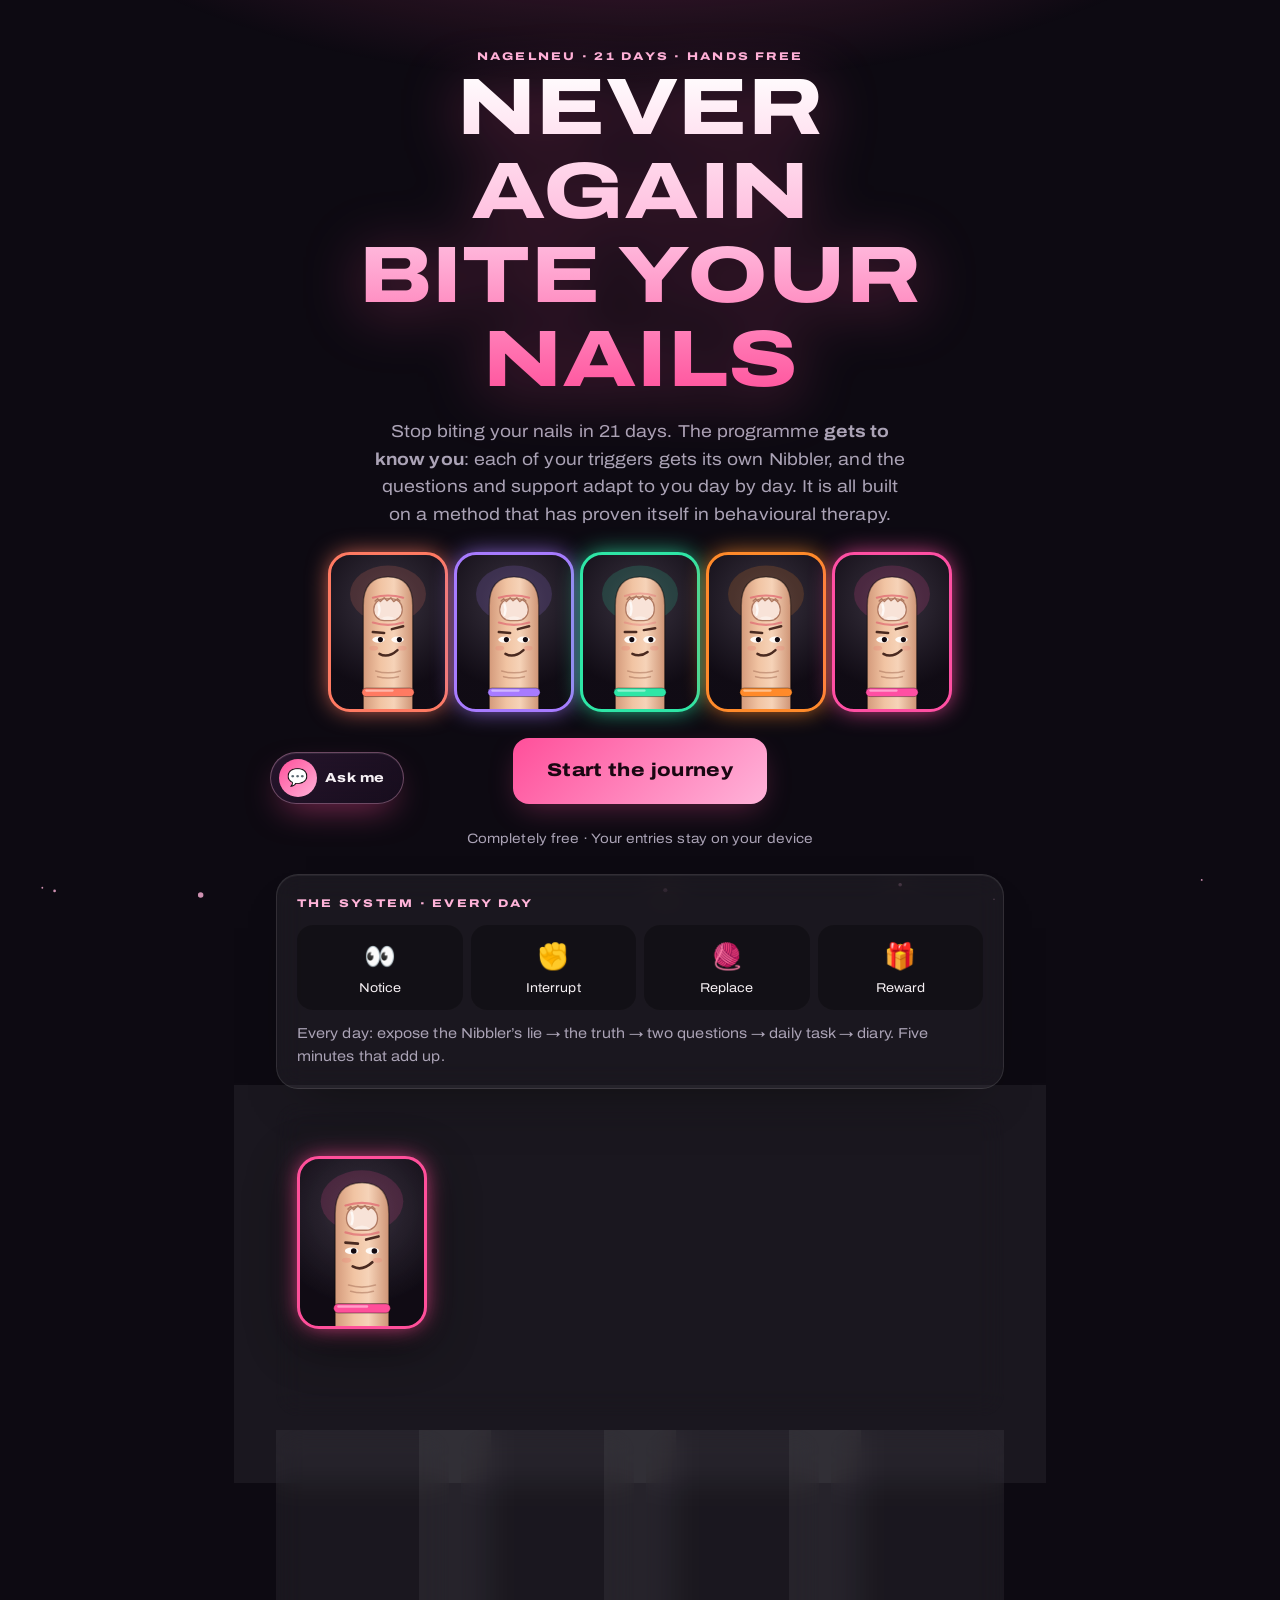
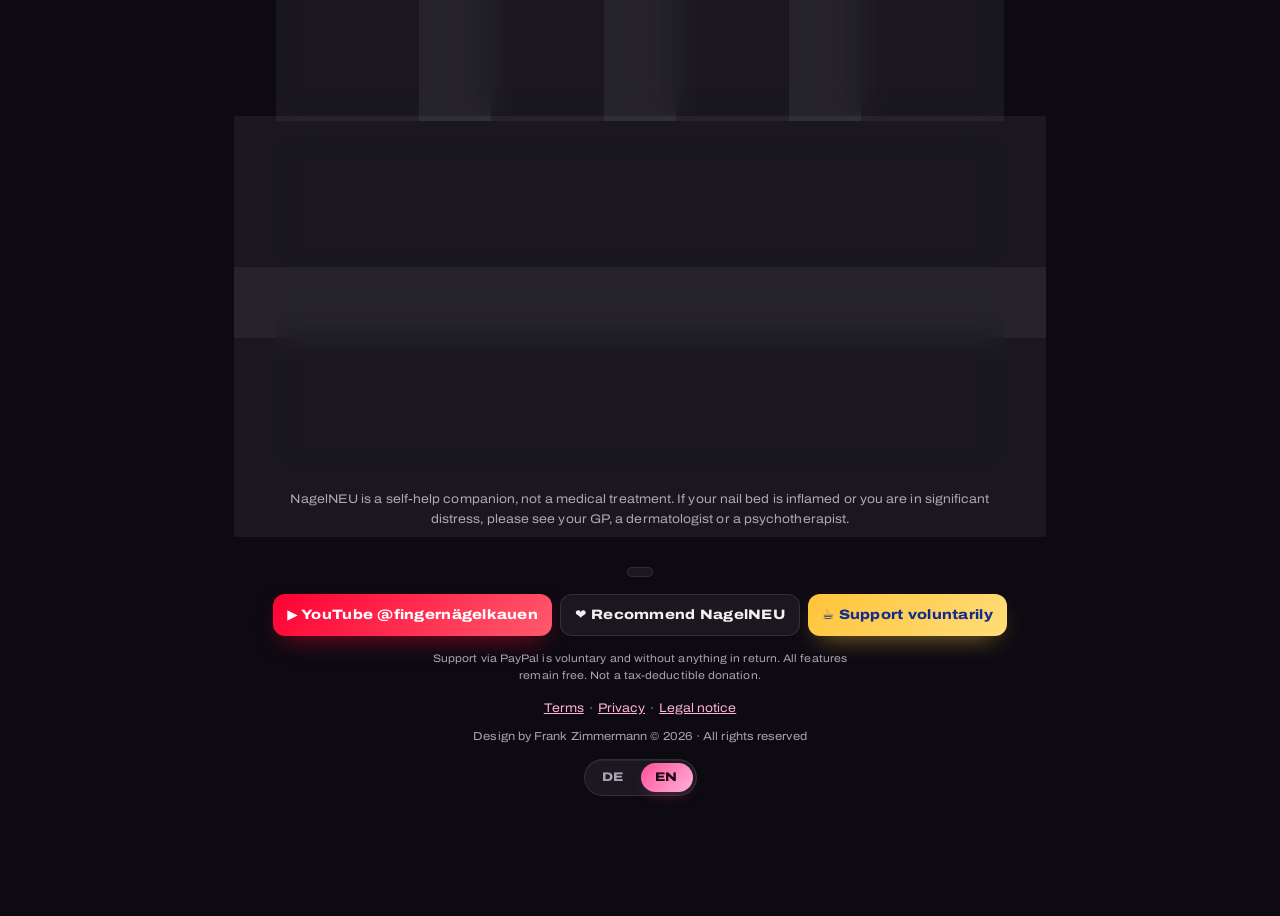
==== commit 56866f34: "Add files via upload" ====
--- a/index.html
+++ b/index.html
@@ -1,2471 +1,2321 @@
 <!DOCTYPE html>
-<html lang="de">
-<head>
-    <meta charset="UTF-8">
-    <meta name="viewport" content="width=device-width, initial-scale=1.0, viewport-fit=cover">
-    <meta name="description" content="Gesunde, starke Fingernägel in 21 Tagen: täglich 10 Minuten, Nagel-Notfall-Button, Nagel-Tracker, Tagebuch und persönliche Auswertung. Direkt im Browser nutzbar, ohne App und ohne Anmeldung.">
-    <meta name="robots" content="index, follow, max-image-preview:large">
-    <meta name="theme-color" content="#F7F4F8" media="(prefers-color-scheme: light)">
-    <meta name="theme-color" content="#1B1922" media="(prefers-color-scheme: dark)">
-    <meta name="color-scheme" content="light dark">
-    <link rel="icon" href="data:image/svg+xml,%3Csvg xmlns='http://www.w3.org/2000/svg' viewBox='0 0 100 100'%3E%3Ctext y='.9em' font-size='90'%3E%E2%9C%A8%3C/text%3E%3C/svg%3E">
-    <meta property="og:type" content="website">
-    <meta property="og:locale" content="de_DE">
-    <meta property="og:site_name" content="NagelNeu – Transformation">
-    <meta property="og:title" content="Gesunde Nägel in 21 Tagen – NagelNeu Transformation">
-    <meta property="og:description" content="Gesunde, starke Fingernägel in 21 Tagen: täglich 10 Minuten, Nagel-Notfall-Button, Nagel-Tracker, Tagebuch und persönliche Auswertung. Direkt im Browser nutzbar, ohne App und ohne Anmeldung.">
-    <meta name="twitter:card" content="summary">
-    <script type="application/ld+json">{"@context": "https://schema.org", "@graph": [{"@type": "WebSite", "name": "NagelNeu – Transformation", "inLanguage": "de"}, {"@type": "FAQPage", "mainEntity": [{"@type": "Question", "name": "Wie lange dauert es, bis Nägel gesund nachgewachsen sind?", "acceptedAnswer": {"@type": "Answer", "text": "Ein Fingernagel wächst im Schnitt etwa 3 mm pro Monat und braucht rund 4 bis 6 Monate, bis er komplett erneuert ist. Erste Verbesserungen bei Glätte, Nagelhaut und Geschmeidigkeit bemerken viele schon nach wenigen Wochen."}}, {"@type": "Question", "name": "Was hilft sofort bei brüchigen, splitternden Nägeln?", "acceptedAnswer": {"@type": "Answer", "text": "Nägel kurz und rund feilen (feine Feile, in eine Richtung), Nagelöl und Handcreme nutzen, bei Wasser und Putzmitteln Handschuhe tragen und die Nägel nie als Werkzeug verwenden. Der Nagel-Notfall-Button führt dich durch die ersten Minuten."}}, {"@type": "Question", "name": "Was mache ich bei einem Rückschritt?", "acceptedAnswer": {"@type": "Answer", "text": "Ein Rückschritt ist kein Scheitern. Frage dich, was dahinterstand, schreibe einen neuen Wenn-dann-Plan und starte mit dem Neustart-Button erneut. Dranbleiben zählt mehr als Perfektion."}}, {"@type": "Question", "name": "Du bist hier, weil …", "acceptedAnswer": {"@type": "Answer", "text": "Du bist hier, weil du dir etwas Gutes tun willst. Weil ein Teil von dir Hände und Nägel verdient, auf die du gern schaust und bei denen du dich sicher fühlst. Du musst nicht perfekt sein und nicht alles auf einmal schaffen. Jede Pflege-Einheit, jeder Tag und jede kleine Routine zählt. Und du gehst diesen Weg nicht allein: Wir begleiten dich, Schritt für Schritt. Schön, dass du da bist."}}, {"@type": "Question", "name": "Ersetzt das Programm eine ärztliche Beratung?", "acceptedAnswer": {"@type": "Answer", "text": "Nein. Bei Schmerzen, Rötung, Eiter, Verfärbungen, einem dunklen Streifen im Nagel, Ablösung vom Nagelbett, Vorerkrankungen oder Medikamenten sprich bitte mit deiner Hausarzt- oder Hautarztpraxis."}}]}]}</script>
-    <title>Gesunde Nägel in 21 Tagen – NagelNeu Transformation | Online-Programm</title>
-    
-    <!-- Apple iOS / Safari Meta Tags -->
-    <meta name="apple-mobile-web-app-capable" content="yes"><meta name="mobile-web-app-capable" content="yes">
-    <meta name="apple-mobile-web-app-status-bar-style" content="default">
-    <meta name="apple-mobile-web-app-title" content="NagelNeu – Transformation">
-    <meta name="format-detection" content="telephone=no">
+<html lang="de"><head><meta charset="utf-8"><meta name="viewport" content="width=device-width,initial-scale=1,viewport-fit=cover"><meta name="author" content="Frank Zimmermann"><meta name="copyright" content="Design by Frank Zimmermann © 2026">
+<!-- Design by Frank Zimmermann © 2026. Alle Rechte vorbehalten. -->
+<meta name="theme-color" content="#0d0a12">
+<title>NagelNEU: In 21 Tagen nie wieder Nägel kauen</title>
+<meta name="description" content="Die 21-Tage-Reise gegen Nägelkauen, die sich an dich anpasst: Knibbler, Fragen und Hilfen entwickeln sich mit jedem Tag.">
+<link rel="preconnect" href="https://fonts.googleapis.com"><link rel="preconnect" href="https://fonts.gstatic.com" crossorigin>
+<link href="https://fonts.googleapis.com/css2?family=Archivo:wdth,wght@62..125,300..900&family=Caveat:wght@500;700&display=swap" rel="stylesheet">
+<style>
+/* Audi Type (lizenzpflichtig): Wenn du eine Lizenz hast, lege die Dateien in den Ordner fonts/ neben index.html.
+   Ist die Schrift installiert oder vorhanden, wird sie genutzt, sonst übernimmt Archivo Expanded (frei, Google Fonts). */
+@font-face{font-family:'AudiTypeExtended';src:local('Audi Type Extended Bold'),local('AudiType-ExtendedBold'),url('fonts/AudiType-ExtendedBold.ttf') format('truetype');font-weight:600 900;font-display:swap}
+@font-face{font-family:'AudiTypeExtended';src:local('Audi Type Extended'),local('AudiType-ExtendedNormal'),url('fonts/AudiType-ExtendedNormal.ttf') format('truetype');font-weight:300 500;font-display:swap}
+@font-face{font-family:'AudiTypeWide';src:local('Audi Type Wide'),local('AudiType-WideNormal'),url('fonts/AudiType-WideNormal.ttf') format('truetype');font-weight:300 500;font-display:swap}
+@font-face{font-family:'AudiTypeWide';src:local('Audi Type Wide Bold'),local('AudiType-WideBold'),url('fonts/AudiType-WideBold.ttf') format('truetype');font-weight:600 900;font-display:swap}
+</style>
+<style>
+:root{--bg:#0d0a12;--bg2:#16111d;--card:rgba(255,255,255,.055);--line:rgba(255,255,255,.1);--tx:#f6f0f4;--mu:#aba3b6;--ac:#ff4f9a;--ac2:#ffb3d9;--ok:#3ddc97;--bad:#ff4d6d;--r:22px;--glow:rgba(255,79,154,.35);--fh:'AudiTypeExtended','Audi Type Extended','Archivo',system-ui,sans-serif;--fb:'AudiTypeWide','Audi Type Wide','AudiType','Audi Type','Archivo',system-ui,-apple-system,'Segoe UI',Roboto,sans-serif}
+[data-ph="1"]{--ac:#ff7a59;--ac2:#ffd166;--glow:rgba(255,122,89,.33)}
+[data-ph="2"]{--ac:#b980ff;--ac2:#7bdff2;--glow:rgba(185,128,255,.32)}
+[data-ph="3"]{--ac:#3ddc97;--ac2:#ffe27a;--glow:rgba(61,220,151,.3)}
+*{box-sizing:border-box;-webkit-tap-highlight-color:transparent}
+html{scroll-behavior:smooth}
+body{margin:0;background:var(--bg);color:var(--tx);font:400 16px/1.6 var(--fb);font-stretch:112%;letter-spacing:.005em;-webkit-font-smoothing:antialiased;min-height:100vh;overflow-x:hidden}
+h1,h2,h3{font-family:var(--fh);font-stretch:125%;font-weight:800;letter-spacing:.005em;line-height:1.05;margin:0;text-transform:uppercase}
+canvas#fx{position:fixed;inset:0;width:100%;height:100%;z-index:0;pointer-events:none}
+canvas#fw{position:fixed;inset:0;width:100%;height:100%;z-index:105;pointer-events:none}
+.glow{position:fixed;inset:-20% -10% auto;height:70vh;background:radial-gradient(60% 60% at 50% 0%,var(--glow),transparent 70%);z-index:0;pointer-events:none;transition:background 1.5s}
+#app{position:relative;z-index:2;max-width:760px;margin:0 auto;padding:18px 16px 24px}
+button,input,textarea{font:inherit;font-stretch:inherit;}button{color:inherit;cursor:pointer}
+.btn{font-family:var(--fh);font-stretch:118%;letter-spacing:.02em;display:inline-flex;align-items:center;justify-content:center;gap:8px;border:0;border-radius:16px;padding:15px 24px;font-weight:800;font-size:1rem;background:linear-gradient(135deg,var(--ac),var(--ac2));color:#1a0712;box-shadow:0 10px 30px -8px var(--glow);transition:transform .15s,box-shadow .2s;cursor:pointer}
+.btn:hover{transform:translateY(-2px)}.btn:active{transform:scale(.97)}
+.btn.ghost{background:var(--card);color:var(--tx);border:1px solid var(--line);box-shadow:none}
+.btn.sm{padding:9px 14px;font-size:.85rem;border-radius:12px}
+.btn[disabled]{opacity:.4;pointer-events:none}
+.card{background:var(--card);border:1px solid var(--line);border-radius:var(--r);padding:20px;margin:14px 0;backdrop-filter:blur(14px);-webkit-backdrop-filter:blur(14px)}
+.eyebrow{font-family:var(--fh);font-stretch:125%;font-size:.7rem;letter-spacing:.2em;text-transform:uppercase;color:var(--ac2);font-weight:800}
+.mu{color:var(--mu)}.c{text-align:center}
+.top{display:flex;align-items:center;justify-content:space-between;gap:10px;margin-bottom:6px}
+.logo{font-family:var(--fh);font-stretch:125%;font-weight:800;text-transform:uppercase;font-size:1.15rem;letter-spacing:.04em}.logo b{color:var(--ac)}
+.chip{display:inline-flex;gap:6px;align-items:center;background:var(--card);border:1px solid var(--line);border-radius:99px;padding:5px 12px;font-size:.8rem;font-weight:700}
+.bar{height:10px;background:rgba(255,255,255,.09);border-radius:99px;overflow:hidden}
+.bar>i{display:block;height:100%;background:linear-gradient(90deg,var(--ac),var(--ac2));border-radius:99px;transition:width .8s cubic-bezier(.2,.9,.2,1)}
+.hero{text-align:center;padding:30px 0 10px}
+.hero h1{font-size:clamp(2.6rem,11vw,5rem);background:linear-gradient(180deg,#fff,var(--ac2) 55%,var(--ac));-webkit-background-clip:text;background-clip:text;color:transparent;filter:drop-shadow(0 8px 30px var(--glow))}
+.hero p{max-width:540px;margin:16px auto 24px;color:var(--mu);font-size:1.08rem}
+.lineup{display:flex;justify-content:center;align-items:flex-end;gap:6px;flex-wrap:nowrap;margin-top:10px}
+.lineup .por{width:clamp(54px,16vw,120px);flex:none}
+.lineup .por:nth-child(odd){animation:bob 3.4s ease-in-out infinite}.lineup .por:nth-child(even){animation:bob 3.4s ease-in-out -1.7s infinite}
+.feat{display:grid;grid-template-columns:repeat(auto-fit,minmax(210px,1fr));gap:12px}
+.feat .card{margin:0}.feat h3{font-size:1.1rem;margin:6px 0}
+.big{font-size:2.4rem}
+.flow{display:grid;grid-template-columns:repeat(4,1fr);gap:8px;margin-top:12px}
+.feat.row{grid-template-columns:repeat(4,minmax(168px,1fr));overflow-x:auto;scroll-snap-type:x mandatory;padding-bottom:6px;margin:14px 0;-webkit-overflow-scrolling:touch}.feat.row>.card{scroll-snap-align:start}.feat.row .big{font-size:1.8rem}.feat.row h3{font-size:.95rem}.feat.row p{font-size:.85rem;margin:6px 0 0}
+.flow div{background:rgba(0,0,0,.28);border-radius:16px;padding:12px 4px;text-align:center;font-size:clamp(.62rem,2.6vw,.8rem);overflow-wrap:anywhere}.flow b{display:block;font-size:1.6rem}
+.wiz h2{font-size:1.9rem;margin:8px 0 6px}
+.field{display:block;margin:14px 0}.field span{display:block;font-size:.82rem;color:var(--mu);margin-bottom:6px;font-weight:700}
+input[type=text],input[type=number],textarea,select{width:100%;background:rgba(0,0,0,.35);border:1px solid var(--line);border-radius:14px;padding:14px;color:var(--tx);font:inherit;outline:0}
+input:focus,textarea:focus{border-color:var(--ac);box-shadow:0 0 0 3px var(--glow)}
+textarea{min-height:90px;resize:vertical}
+.chips{display:flex;flex-wrap:wrap;gap:8px}.pick{border:1px solid var(--line);background:rgba(255,255,255,.04);border-radius:99px;padding:9px 15px;font-weight:700;font-size:.9rem}
+.pick.on{background:linear-gradient(135deg,var(--ac),var(--ac2));color:#1a0712;border-color:transparent}
+.pgrid{display:grid;grid-template-columns:1fr 1fr;gap:10px}
+.dots{display:flex;gap:6px;margin:6px 0 4px}.dots i{height:5px;flex:1;border-radius:9px;background:rgba(255,255,255,.12)}.dots i.on{background:var(--ac)}
+nav.dock{position:fixed;left:50%;transform:translateX(-50%);bottom:14px;z-index:50;display:flex;gap:2px;background:rgba(22,17,29,.84);backdrop-filter:blur(18px);-webkit-backdrop-filter:blur(18px);border:1px solid var(--line);border-radius:26px;padding:6px;width:min(94vw,520px)}
+nav.dock button{flex:1;background:none;border:0;padding:8px 2px;border-radius:20px;font-size:.62rem;font-weight:800;color:var(--mu);display:flex;flex-direction:column;align-items:center;gap:2px}
+nav.dock button span{font-size:1.25rem}nav.dock button.on{background:rgba(255,255,255,.1);color:var(--tx)}
+#sos{position:fixed;right:max(14px,calc(50% - 370px));bottom:96px;z-index:60;width:68px;height:68px;border-radius:50%;border:0;background:radial-gradient(circle at 30% 30%,#ff8bc0,#d4146a);color:#fff;font-weight:900;font-size:.58rem;box-shadow:0 0 0 0 rgba(255,60,140,.6),0 12px 30px rgba(212,20,106,.5);animation:pulse 2.4s infinite}
+#sos b{display:block;font-size:1.5rem;line-height:1}
+@keyframes pulse{70%{box-shadow:0 0 0 18px rgba(255,60,140,0),0 12px 30px rgba(212,20,106,.5)}100%{box-shadow:0 0 0 0 rgba(255,60,140,0),0 12px 30px rgba(212,20,106,.5)}}
+.countdown{display:grid;grid-template-columns:repeat(4,1fr);gap:8px;text-align:center}
+.countdown div{background:rgba(0,0,0,.3);border-radius:14px;padding:10px 4px}.countdown b{display:block;font-size:1.5rem;font-family:var(--fh);font-stretch:125%;font-weight:800}.countdown small{color:var(--mu);font-size:.7rem}
+.stats{display:grid;grid-template-columns:repeat(3,1fr);gap:8px}.stat{background:rgba(0,0,0,.28);border-radius:16px;padding:12px;text-align:center}.stat b{display:block;font-size:1.25rem;color:var(--ac2)}.stat small{font-size:.7rem;color:var(--mu)}
+.stage{position:relative;display:flex;gap:14px;align-items:flex-end}
+.stage .por{width:130px;flex:none;filter:drop-shadow(0 12px 20px rgba(0,0,0,.6))}
+.bubble{position:relative;background:#fff;color:#1b1320;border-radius:20px 20px 20px 4px;padding:14px 16px;font-weight:600;font-size:.98rem;line-height:1.4}
+.bubble:before{content:'';position:absolute;left:-9px;bottom:0;border:9px solid transparent;border-right-color:#fff;border-bottom-color:#fff;border-left:0;border-top:0}
+.bubble small{display:block;font-weight:800;color:#c4136a;margin-bottom:3px;letter-spacing:.06em;text-transform:uppercase;font-size:.68rem}
+.power{margin-top:12px}.power .bar>i{background:linear-gradient(90deg,#ff4d6d,#ff9ad0)}
+.steps{display:flex;gap:6px;margin:6px 0 14px}.steps i{flex:1;height:6px;border-radius:9px;background:rgba(255,255,255,.12)}.steps i.on{background:var(--ac)}.steps i.ok{background:var(--ok)}
+.truth{border-left:4px solid var(--ok);padding-left:14px;white-space:pre-line}
+.mission{white-space:pre-line}
+.opt{display:block;width:100%;text-align:left;background:rgba(255,255,255,.05);border:1px solid var(--line);border-radius:16px;padding:14px 16px;margin:9px 0;font-weight:600;transition:.15s}
+.opt:hover{border-color:var(--ac);transform:translateX(3px)}
+.opt.ok{background:rgba(61,220,151,.18);border-color:var(--ok)}.opt.bad{background:rgba(255,77,109,.18);border-color:var(--bad);animation:shake .4s}
+.opt[disabled]{pointer-events:none}
+@keyframes shake{25%{transform:translateX(-6px)}75%{transform:translateX(6px)}}
+.fb{margin-top:10px;padding:14px;border-radius:16px;background:rgba(0,0,0,.3)}
+.tag{display:inline-block;font-size:.7rem;font-weight:800;background:rgba(255,255,255,.1);padding:4px 10px;border-radius:99px;color:var(--ac2);margin-bottom:8px}
+.callback{font-style:italic;border-left:3px solid var(--ac2);padding:6px 12px;color:var(--mu);margin:10px 0}
+.check{display:flex;gap:10px;align-items:flex-start;padding:10px 0;cursor:pointer}.check i{flex:none;width:24px;height:24px;border-radius:8px;border:2px solid var(--line);display:grid;place-items:center;font-style:normal}.check.on i{background:var(--ok);border-color:var(--ok);color:#06251a}
+input[type=range]{width:100%;accent-color:var(--ac)}
+.moods{display:flex;gap:8px;justify-content:space-between}.moods button{flex:1;font-size:1.7rem;background:rgba(255,255,255,.05);border:1px solid var(--line);border-radius:14px;padding:8px 0}.moods button.on{border-color:var(--ac);background:var(--glow)}
+.road{position:relative;padding:10px 0}
+.node{display:flex;align-items:center;gap:14px;margin:0 0 10px;position:relative}
+.node:nth-child(even){flex-direction:row-reverse;text-align:right}
+.dot{flex:none;width:58px;height:58px;border-radius:50%;display:grid;place-items:center;font-family:var(--fh);font-stretch:125%;font-weight:800;font-size:1.25rem;background:rgba(255,255,255,.07);border:2px solid var(--line);position:relative}
+.node.done .dot{background:var(--ok);color:#06251a;border-color:var(--ok)}
+.node.cur .dot{background:linear-gradient(135deg,var(--ac),var(--ac2));color:#1a0712;border:0;box-shadow:0 0 0 6px var(--glow);animation:pulse2 2s infinite}
+.node.lock{opacity:.45}
+@keyframes pulse2{50%{box-shadow:0 0 0 12px transparent}}
+.node .t{flex:1;background:var(--card);border:1px solid var(--line);border-radius:16px;padding:10px 14px;cursor:pointer}.node .t b{display:block}.node .t small{color:var(--mu)}
+.phase{font-family:var(--fh);font-stretch:125%;font-weight:800;text-transform:uppercase;color:var(--ac2);margin:22px 0 10px;font-size:1.1rem}
+.badges{display:grid;grid-template-columns:repeat(auto-fill,minmax(150px,1fr));gap:10px}.badge{background:rgba(0,0,0,.28);border-radius:16px;padding:12px;text-align:center;font-size:.8rem}.badge.off{opacity:.3;filter:grayscale(1)}.badge span{font-size:2rem;display:block}
+.hl{display:flex;gap:10px;align-items:center;padding:8px 0;border-bottom:1px solid var(--line);font-size:.92rem}.hl:last-child{border:0}.hl.off{opacity:.4}
+.modal{position:fixed;inset:0;z-index:100;background:rgba(6,4,9,.88);backdrop-filter:blur(8px);display:flex;align-items:flex-start;justify-content:center;overflow:auto;padding:20px 14px 40px;animation:fade .25s}
+.modal>div{width:min(560px,100%);margin:auto}
+@keyframes fade{from{opacity:0}}
+.breath{width:230px;height:230px;margin:20px auto;border-radius:50%;background:radial-gradient(circle,var(--ac2),var(--ac) 60%,transparent 72%);display:grid;place-items:center;font-family:var(--fh);font-stretch:125%;font-weight:800;font-size:1.35rem;color:#1a0712;transform:scale(.55);transition:transform 3s ease-in-out;text-align:center;text-transform:uppercase;padding:30px}
+.breath.in{transform:scale(1)}.breath.out{transform:scale(.55);transition-duration:6s}
+.toasts{position:fixed;top:12px;left:50%;transform:translateX(-50%);z-index:120;display:flex;flex-direction:column;gap:8px;align-items:center;pointer-events:none}
+.toast{background:#fff;color:#16111d;border-radius:99px;padding:10px 18px;font-weight:800;font-size:.9rem;box-shadow:0 10px 30px rgba(0,0,0,.5);animation:drop .4s cubic-bezier(.2,1.4,.4,1)}.toast.out{opacity:0;transform:translateY(-10px);transition:.4s}
+@keyframes drop{from{opacity:0;transform:translateY(-24px)}}
+.rise{animation:rise .5s both}@keyframes rise{from{opacity:0;transform:translateY(14px)}}
+@keyframes bob{50%{transform:translateY(-6px)}}
+.warn{font-size:.78rem;color:var(--mu);margin-top:20px;text-align:center}
+.hotline{background:rgba(61,220,151,.1);border:1px solid rgba(61,220,151,.35);border-radius:16px;padding:12px 14px;font-size:.88rem}
+.rev{opacity:0;transform:translateY(24px);transition:.7s}.rev.v{opacity:1;transform:none}
+.por{display:block;width:100%;aspect-ratio:3/4;border-radius:22px;border:3px solid var(--c,#ff4f9a);background:radial-gradient(circle at 50% 30%,rgba(255,255,255,.13),rgba(0,0,0,.4) 72%),#1b1322;box-shadow:0 0 24px -4px var(--c,#ff4f9a);overflow:hidden}
+.por svg{width:100%;height:100%;display:block}
+.pgal{display:grid;grid-template-columns:repeat(auto-fill,minmax(130px,1fr));gap:10px;margin-top:12px}
+.pgal figure{margin:0;background:rgba(0,0,0,.3);border-radius:14px;overflow:hidden}.pgal img{width:100%;aspect-ratio:1;object-fit:cover;display:block}.pgal figcaption{font-size:.75rem;padding:6px 8px;display:flex;justify-content:space-between;align-items:center}
+.vs{display:grid;grid-template-columns:1fr 1fr;gap:8px;margin-top:10px}.vs img{width:100%;aspect-ratio:1;object-fit:cover;border-radius:14px}
 
-    <style>
-        :root {
-            --bg-color: #060911;
-            --card-bg: rgba(13, 22, 38, 0.7);
-            --card-border: rgba(0, 243, 255, 0.18);
-            --neon-cyan: #00f3ff;
-            --cyan-glow: rgba(0, 243, 255, 0.4);
-            --text-main: #e2e8f0;
-            --text-muted: #94a3b8;
-            --text-white: #ffffff;
-            --success-green: #00ff88;
-            --accent-purple: #b14bff;
-            --accent-yellow: #ffe14d;
-        }
+.catchrow{display:flex;gap:12px;align-items:stretch;margin-top:10px}
+.catchbtn{flex:1.15;border:0;border-radius:22px;padding:18px 10px;background:linear-gradient(145deg,var(--ac),var(--ac2));color:#1a0712;display:flex;flex-direction:column;align-items:center;justify-content:center;gap:3px;box-shadow:0 16px 36px -12px var(--glow),inset 0 -5px 0 rgba(0,0,0,.16),inset 0 2px 0 rgba(255,255,255,.45);transition:transform .12s,box-shadow .12s}
+.catchbtn:active{transform:translateY(3px) scale(.97);box-shadow:0 6px 16px -8px var(--glow),inset 0 -2px 0 rgba(0,0,0,.16)}
+.catchbtn b{font-size:2.1rem;line-height:1}.catchbtn span{font-family:var(--fh);font-stretch:125%;font-weight:800;font-size:1.3rem;text-transform:uppercase}.catchbtn small{font-size:.68rem;opacity:.75;text-align:center}
+.catchstats{flex:1;display:grid;gap:6px}.catchstats div{background:rgba(0,0,0,.3);border-radius:12px;padding:6px 12px;display:flex;justify-content:space-between;align-items:center;gap:6px}.catchstats b{font-family:var(--fh);font-stretch:118%;font-size:1.05rem;color:var(--ac2);white-space:nowrap}.catchstats b.over{color:var(--bad)}.catchstats small{color:var(--mu);font-size:.72rem}
+.trend{display:flex;gap:4px;align-items:flex-end;height:76px;margin-top:14px;padding-bottom:14px;position:relative}.trend div{flex:1;height:100%;position:relative;display:flex;gap:2px;align-items:flex-end;justify-content:center}.trend i{display:block;width:42%;border-radius:4px 4px 2px 2px}.trend i.c{background:linear-gradient(180deg,#6ff0b8,#25b07c)}.trend i.s{background:linear-gradient(180deg,#ff8a9e,#ff4d6d)}.trend .g{position:absolute;left:8%;right:8%;height:2px;background:var(--ac2);opacity:.8;border-radius:2px}.trend em{position:absolute;bottom:-15px;font-size:.6rem;color:var(--mu);font-style:normal}
+.tips{margin-top:14px;background:rgba(0,0,0,.28);border:1px solid var(--line);border-radius:16px;padding:12px 14px}.tips p{margin:6px 0 0;font-size:.92rem}
+.voicebox{margin:8px 0 6px;padding:14px;border-radius:16px;background:rgba(0,0,0,.25);border:1px dashed var(--line)}
+.flab{display:flex!important;justify-content:space-between;align-items:center;gap:8px}
+.mic{flex:none;width:38px;height:38px;border-radius:50%;border:1px solid var(--line);background:rgba(255,255,255,.07);font-size:1.05rem;display:grid;place-items:center}.mic.on{background:#ff3b5c;border-color:#ff3b5c;animation:pulse 1.4s infinite}
+.btn.rec{background:linear-gradient(135deg,#ff3b5c,#ff8a8a);color:#fff;animation:pulse 1.6s infinite}
+.pdfcard{background:linear-gradient(135deg,rgba(255,79,154,.18),rgba(255,255,255,.04));border-color:rgba(255,179,217,.35)}
+.por{transition:transform .25s ease;will-change:transform}
+.card{box-shadow:inset 0 1px 0 rgba(255,255,255,.06),0 24px 48px -30px rgba(0,0,0,.9)}
+.gstep{display:flex;gap:12px;margin-top:18px}.gstep>b{flex:none;width:30px;height:30px;border-radius:50%;display:grid;place-items:center;background:linear-gradient(135deg,var(--ac),var(--ac2));color:#1a0712;font-family:var(--fh);font-stretch:125%}.gstep>div{flex:1;min-width:0}
+input[type=email]{width:100%;background:rgba(0,0,0,.35);border:1px solid var(--line);border-radius:14px;padding:14px;color:var(--tx);font:inherit;outline:0}
+.btn.pp{background:linear-gradient(135deg,#ffc439,#ffdd7a);color:#142c8e;box-shadow:0 10px 26px -12px rgba(255,196,57,.7)}
+.ppnote{font-size:.68rem;color:var(--mu);margin:0 auto 12px;max-width:420px}
+.btn.yt{background:linear-gradient(135deg,#ff0033,#ff5a6e);color:#fff;text-decoration:none;box-shadow:0 10px 26px -10px rgba(255,0,51,.6)}
+.ytcard{display:flex;gap:14px;align-items:flex-start}.ytcard .big{color:#ff3355}
+.follow{display:flex;gap:8px;justify-content:center;flex-wrap:wrap;margin:0 0 14px}
+.reviews{display:grid;grid-template-columns:repeat(auto-fit,minmax(180px,1fr));gap:10px;max-width:760px;margin:0 auto 16px;text-align:left}.reviews figure{margin:0;background:var(--card);border:1px solid var(--line);border-radius:16px;padding:14px}.stars{color:#ffc94d;letter-spacing:2px}.stars span{color:rgba(255,255,255,.2)}.reviews blockquote{margin:6px 0;font-size:.88rem;color:var(--tx)}.reviews figcaption{font-weight:800;font-size:.8rem;color:var(--ac2)}
+html.dopen,html.dopen body{overflow:hidden}
+#diary{position:fixed;inset:0;z-index:95;background:rgba(8,5,12,.74);backdrop-filter:blur(8px);-webkit-backdrop-filter:blur(8px);display:flex;justify-content:center;padding:max(10px,env(safe-area-inset-top,0px)) max(10px,env(safe-area-inset-right,0px)) max(10px,env(safe-area-inset-bottom,0px)) max(10px,env(safe-area-inset-left,0px));animation:fade .25s}
+.dwin{width:min(900px,100%);height:100%;display:flex;flex-direction:column;background:#211a26;border:1px solid var(--line);border-radius:20px;overflow:hidden;box-shadow:0 40px 90px -20px rgba(0,0,0,.85)}
+.dbar{display:flex;align-items:center;gap:10px;padding:10px 12px;background:#0d0a12;border-bottom:1px solid var(--line);flex-wrap:wrap}
+.dlogo{font-family:var(--fh);font-stretch:125%;font-weight:800;text-transform:uppercase;font-size:.95rem;letter-spacing:.03em}.dlogo i{font-style:normal;color:#ff6aa8}.dlogo span{margin-left:8px;font-size:.6rem;letter-spacing:.2em;color:var(--mu)}
+.dnav{display:flex;gap:6px;align-items:center;flex:1;justify-content:center;min-width:0}
+.dnav button,.dtools button{border:1px solid var(--line);background:rgba(255,255,255,.06);border-radius:12px;min-width:38px;height:38px;font-size:1.1rem;color:var(--tx)}.dnav button[disabled]{opacity:.35}
+.dnav select{max-width:210px;min-width:118px;flex:1;padding:8px 10px;border-radius:12px;background:#1a141f;color:var(--tx);border:1px solid var(--line);font:inherit;font-size:.85rem}
+.dtools{display:flex;gap:6px}.dpdf{padding:0 12px;font-size:.85rem!important;font-weight:800}
+.dscroll{flex:1;overflow:auto;padding:18px max(10px,2vw) 30px;-webkit-overflow-scrolling:touch;overscroll-behavior:contain}
+.paper{--pi:#2440a8;--pk:#170f1a;--pm:#6d6370;--pl:#d8cdc6;--pp:#d8346e;background:#fbf6f1;color:var(--pk);border-radius:6px;max-width:820px;margin:0 auto;box-shadow:0 2px 0 #e9dfd8,0 4px 0 #ddd2ca,0 34px 60px -20px rgba(0,0,0,.75);overflow:hidden;font-stretch:104%}
+.dfoot{text-align:center;color:var(--mu);font-size:.75rem;margin:14px 0 0}
+.phd{display:flex;justify-content:space-between;align-items:center;background:#0d0a12;color:#fff;padding:10px clamp(14px,3vw,24px)}.phd span{font-family:var(--fh);font-stretch:125%;font-weight:800;letter-spacing:.04em;font-size:.9rem;line-height:1.1}.phd b{color:#ff6aa8}.phd small{display:block;font-family:var(--fb);font-weight:400;font-size:.45rem;letter-spacing:.2em;color:#b9adbd}.phd em{font-style:normal;font-family:var(--fh);font-weight:800;font-size:.55rem;letter-spacing:.2em;color:#ffb3d9}
+.pstrip{height:4px;background:linear-gradient(90deg,#ff4f9a,#ffb3d9)}.pstrip.s1{background:linear-gradient(90deg,#ff7a59,#ffd166)}.pstrip.s2{background:linear-gradient(90deg,#b980ff,#7bdff2)}.pstrip.s3{background:linear-gradient(90deg,#3ddc97,#ffe27a)}
+.pbody{padding:22px clamp(14px,4vw,40px) 30px;display:grid;gap:14px}
+.plab{display:flex;align-items:center;justify-content:space-between;gap:8px;font-family:var(--fh);font-stretch:118%;font-weight:800;font-size:.62rem;letter-spacing:.13em;text-transform:uppercase;color:var(--pp)}.plab.mu{color:var(--pm)}.plab small{color:var(--pm);letter-spacing:.03em;text-transform:none;font-family:var(--fb);font-weight:400;font-style:italic;margin-right:auto}.plab.sm{font-size:.55rem}
+.peye{font-family:var(--fh);font-weight:800;font-size:.62rem;letter-spacing:.14em;text-transform:uppercase;color:var(--pp)}
+.ptitle{color:var(--pk);font-size:clamp(1.3rem,4vw,1.9rem);text-wrap:balance}
+.pbar{display:block;width:44px;height:4px;border-radius:4px;background:linear-gradient(90deg,#ff4f9a,#ffb07a);margin-top:-6px}
+.dtop{display:flex;justify-content:space-between;gap:12px;align-items:flex-end;flex-wrap:wrap}.dnum{font-family:var(--fh);font-stretch:125%;font-weight:800;font-size:clamp(3rem,10vw,4.4rem);line-height:.9;color:var(--pk)}.dnum small{font-size:1.1rem;color:var(--pp);margin-left:4px}
+.dright{display:grid;gap:6px;justify-items:end}.ddots{display:flex;gap:4px;flex-wrap:wrap;justify-content:flex-end;max-width:330px}.ddots i{width:10px;height:10px;border-radius:50%;border:1.2px solid #bfb3ab}.ddots i.ok{background:var(--pk);border-color:var(--pk)}.ddots i.cur{background:#ff4f9a;border-color:#ff4f9a}
+.drow{display:flex;gap:14px;align-items:center}.drow>.por{width:96px;flex:none}
+.pbub{position:relative;flex:1;min-width:0;background:#fff;border:1.5px solid #2a1f2c;border-radius:18px;padding:12px 16px;font-weight:700;font-size:.98rem;box-shadow:0 10px 24px -14px rgba(40,10,30,.4)}.pbub small{display:block;font-family:var(--fh);font-size:.58rem;letter-spacing:.14em;text-transform:uppercase;color:var(--pp);margin-bottom:4px}
+.pcols{display:grid;grid-template-columns:1fr 1fr;gap:12px}
+.pgreen{background:linear-gradient(90deg,#e3f4ea,#fbf6f1);border-left:4px solid #25b07c;border-radius:4px;padding:12px 14px;min-width:0}
+.pbox{background:#fff;border:1px solid var(--pl);border-radius:14px;padding:12px 14px;box-shadow:0 8px 20px -16px rgba(40,10,30,.4);min-width:0}
+.pgreen p,.pbox p{margin:6px 0 0;font-size:.9rem;line-height:1.5;white-space:pre-line}
+.pchk{display:flex;align-items:center;gap:8px;border:0;background:none;padding:6px 0;font-weight:800;color:var(--pk);font-size:.9rem;text-align:left}
+.pchk i,.pchip i,.pnail i{flex:none;width:20px;height:20px;border:1.6px solid #3a2f3d;border-radius:5px;background:#fff;position:relative}
+.pchk.on i::after,.pchip.on i::after,.pnail.on i::after{content:'';position:absolute;left:5px;top:0;width:6px;height:12px;border:solid var(--pi);border-width:0 3px 3px 0;transform:rotate(40deg)}
+.pchk.big{font-size:1rem;margin-top:6px}
+.ptips{background:#fff3f8;border:1px solid #f2b9d0;border-radius:14px;padding:12px 14px}.ptips p{margin:5px 0 0;font-size:.88rem;color:#3a2236}
+.pvoice{background:#1e1420;color:#f1e9ef;border-radius:16px;padding:14px;display:grid;gap:8px;box-shadow:0 16px 30px -18px rgba(0,0,0,.7)}.pvoice p{margin:0;font-size:.82rem;color:#cfc3d3}
+.vbig{border:0;border-radius:14px;padding:14px;font-family:var(--fh);font-stretch:118%;font-weight:800;font-size:1rem;background:linear-gradient(135deg,#ff4f9a,#ffb3d9);color:#1a0712;box-shadow:inset 0 -4px 0 rgba(0,0,0,.15)}.vbig.on{background:linear-gradient(135deg,#ff3b5c,#ff8a8a);color:#fff;animation:pulse 1.4s infinite}
+.vlive{background:rgba(255,255,255,.08);border-radius:10px;padding:8px 12px;font-family:'Caveat','Segoe Print','Bradley Hand','Comic Sans MS',cursive;font-size:1.4rem;line-height:1.3;color:#ffd3e6;min-height:44px}
+.ptrack{display:grid;grid-template-columns:repeat(auto-fit,minmax(180px,1fr));gap:14px}
+.ptg{display:grid;grid-template-columns:repeat(7,24px);gap:5px;margin-top:6px}.pt{width:24px;height:24px;border-radius:50%;border:1.3px solid #3a2f3d;background:#fff;position:relative;padding:0}.pt.on::after{content:'';position:absolute;left:3px;right:3px;top:calc(50% - 1.4px);height:2.8px;background:var(--pi);transform:rotate(-45deg);border-radius:2px}
+.prow{display:flex;flex-wrap:wrap;gap:4px;margin-top:6px}.pc{width:27px;height:27px;border-radius:50%;border:1.3px solid #3a2f3d;background:#fff;font-weight:800;font-size:.7rem;color:var(--pk);padding:0}.pc.on{box-shadow:0 0 0 3px #fff,0 0 0 5px var(--pi);color:var(--pi)}
+.pstep{display:flex;align-items:center;gap:10px;margin-top:6px}.pstep button{width:34px;height:34px;border-radius:50%;border:1.3px solid #3a2f3d;background:#fff;font-size:1.1rem;font-weight:800;color:var(--pk)}.pstep b{font-size:1.9rem;min-width:28px;text-align:center}
+.pmu{color:var(--pm);font-size:.8rem;margin:0}
+.pduel{background:#1e1420;color:#fff;border-radius:16px;padding:14px 16px;border-left:4px solid #ff4f9a;display:grid;gap:6px}.pduel .plab{color:#ffb3d9}
+.pq{display:flex;gap:10px;align-items:flex-start;text-align:left;background:rgba(255,255,255,.05);border:1px solid rgba(255,255,255,.14);border-radius:12px;padding:9px 12px;color:#f1e9ef;font-size:.88rem}.pq i{flex:none;width:20px;height:20px;border-radius:50%;border:1px solid #fff;display:grid;place-items:center;font-style:normal;font-size:.65rem;font-weight:800}.pq.ok{background:rgba(61,220,151,.22);border-color:#3ddc97}.pq.bad{background:rgba(255,77,109,.22);border-color:#ff4d6d}.pq[disabled]{cursor:default}.pwhy{margin:4px 0 0;font-size:.84rem;color:#ffd3e6}
+.paper textarea.lined{width:100%;border:0;border-radius:0;background:transparent repeating-linear-gradient(transparent 0 33px,var(--pl) 33px 34px);line-height:34px;padding:0 4px;font-family:'Caveat','Segoe Print','Bradley Hand','Comic Sans MS',cursive;font-size:1.5rem;color:var(--pi);resize:none;min-height:84px;overflow:hidden;outline:0;box-shadow:none}
+.paper textarea.lined:focus{background-color:rgba(36,64,168,.04);box-shadow:none}
+.paper textarea.lined.sm{font-size:1.15rem;line-height:26px;background:transparent repeating-linear-gradient(transparent 0 25px,var(--pl) 25px 26px);min-height:52px}
+.paper textarea.lined::placeholder,.inkin::placeholder{color:#b8aebf}
+.inkin{border:0;border-bottom:1.3px solid var(--pl);background:transparent;font-family:'Caveat','Segoe Print','Bradley Hand','Comic Sans MS',cursive;font-size:1.5rem;color:var(--pi);padding:2px 4px;outline:0;min-width:0;width:100%;border-radius:0}.inkin:focus{border-bottom-color:var(--pi);box-shadow:none}
+.inkfix{font-family:'Caveat','Segoe Print','Bradley Hand','Comic Sans MS',cursive;font-size:1.45rem;color:var(--pi)}.inkfix.sm{font-size:1.05rem}
+.pstolz{display:flex;align-items:center;gap:10px}.pstolz b{white-space:nowrap;font-size:.88rem}
+.pmic{flex:none;width:34px;height:34px;border-radius:50%;border:1px solid var(--pl);background:#fff;font-size:1rem;display:inline-grid;place-items:center;padding:0;color:var(--pk);letter-spacing:0}.pmic.on{background:#ff3b5c;color:#fff;border-color:#ff3b5c;animation:pulse 1.4s infinite}
+.pol{margin:0;background:#fff;padding:6px 6px 4px;box-shadow:0 10px 20px -10px rgba(0,0,0,.45);transform:rotate(2deg);width:112px;flex:none;display:block;cursor:pointer}.pol img{width:100%;aspect-ratio:1;object-fit:cover;display:block}.pol figcaption{font-family:'Caveat','Segoe Print','Bradley Hand','Comic Sans MS',cursive;color:var(--pi);text-align:center;font-size:1rem}
+.pslot{width:112px;flex:none;aspect-ratio:.86;border:1.5px dashed #cdbfb6;border-radius:6px;display:grid;place-content:center;text-align:center;font-size:.72rem;color:var(--pm);gap:2px;cursor:pointer;padding:6px}.pslot b{color:var(--pk)}
+.pvs{display:flex;gap:16px;flex-wrap:wrap}
+.pchips{display:flex;flex-wrap:wrap;gap:6px;margin-top:6px}.pchip{display:inline-flex;align-items:center;gap:6px;border:1px solid #cdbfb6;background:#fff;border-radius:99px;padding:5px 12px 5px 6px;font-weight:700;font-size:.8rem;color:var(--pk)}.pchip i{width:16px;height:16px}.pchip.on i::after{left:4px;top:-1px;width:5px;height:10px;border-width:0 2.5px 2.5px 0}.pchip.on{border-color:var(--pi)}
+.pgrid2{display:grid;grid-template-columns:1fr 1fr;gap:12px 18px}.pgrid2 label{display:grid;gap:4px}.pgrid3{display:grid;grid-template-columns:repeat(3,1fr);gap:10px}
+.pdark{background:#1e1420;color:#f1e9ef;border-radius:14px;padding:14px 16px;border-left:4px solid #ff4f9a}.pdark p{margin:6px 0 0;font-size:.9rem}.pdark .plab{color:#ffb3d9}
+.ptrig{display:grid;grid-template-columns:1fr 1fr;gap:12px}.ptc{background:#fff;border:1.5px solid var(--pl);border-radius:14px;padding:10px 12px;display:grid;gap:6px;min-width:0}.ptc.on{border-color:var(--c);box-shadow:0 0 0 3px rgba(255,79,154,.12)}
+.ptch{display:flex;align-items:center;gap:10px;border:0;background:none;padding:0;text-align:left;color:var(--pk)}.ptch>span:nth-child(2){flex:1;min-width:0}.ptch small{display:block;color:var(--pm);font-size:.72rem}.ptch .por{width:40px;flex:none;border-width:2px}.pnum{width:24px;height:24px;flex:none;border-radius:50%;border:1.5px solid #3a2f3d;display:grid;place-items:center;font-weight:800;font-size:.8rem}.ptc.on .pnum{background:#ff4f9a;border-color:#ff4f9a;color:#fff}
+.plie{margin:0;font-style:italic;font-size:.82rem}
+.pradar{display:flex;gap:3px;align-items:flex-end;height:70px;background:#fff;border:1px solid var(--pl);border-radius:10px;padding:8px}.pradar i{flex:1;background:#e6c6d3;border-radius:3px}.pradar i.hot{background:#ff4f9a}.pradl{display:flex;justify-content:space-between;font-size:.65rem;color:var(--pm)}
+.pnail{display:flex;gap:10px;align-items:center;font-size:.85rem;padding:6px 0;border-bottom:1px solid var(--pl)}.pnail i{width:16px;height:16px}.pnail.on i::after{left:4px;top:-1px;width:5px;height:10px;border-width:0 2.5px 2.5px 0}
+.pnums{display:grid!important;grid-template-columns:auto auto;gap:2px 14px;align-items:baseline;white-space:normal!important}.pnums b{font-family:'Caveat','Segoe Print','Bradley Hand','Comic Sans MS',cursive;font-size:1.35rem;color:var(--pi);font-weight:700}
+.pvl{display:grid;gap:8px}.pvl audio{width:100%}.pvl small{color:var(--pm)}
+.pcover{background:#0d0a12 radial-gradient(70% 60% at 50% 0%,rgba(255,79,154,.5),transparent 70%);color:#fff;text-align:center;padding:30px 20px 26px}.pclogo{font-family:var(--fh);font-stretch:125%;font-weight:800;font-size:1.3rem}.pclogo b{color:#ff6aa8}.pclogo small{display:block;font-size:.5rem;letter-spacing:.2em;color:#c9bccc;font-family:var(--fb);font-weight:400}
+.pceye{font-family:var(--fh);font-weight:800;font-size:.6rem;letter-spacing:.2em;color:#ff6aa8;margin:22px 0 10px}.pcover h1{font-size:clamp(2rem,8vw,3.4rem);color:#ffe1ef}.pcover h1 span{color:#ff5ea2}.pcline{display:flex;gap:8px;justify-content:center;margin:20px 0 14px}.pcline .por{width:clamp(48px,13vw,92px)}.pcsub{font-family:var(--fh);font-stretch:125%;font-weight:800;letter-spacing:.18em;color:#ffb3d9}
+.dopenbtn{cursor:pointer;color:var(--tx)}
+@media(max-width:600px){.pfoot span:nth-child(2){display:none}.pcols,.pgrid2,.ptrig{grid-template-columns:1fr}.drow{flex-wrap:wrap}.drow>.por{width:76px}.pgrid3{grid-template-columns:1fr}.pstolz{flex-wrap:wrap}.dlogo span{display:none}.dnav select{max-width:none}.dbar{gap:8px}.dlogo{flex:1 0 100%;text-align:center;font-size:.85rem}.dnav{flex:1}.ptg{grid-template-columns:repeat(7,26px)}}
 
-        * { 
-            box-sizing: border-box; 
-            margin: 0; 
-            padding: 0; 
-            -webkit-tap-highlight-color: transparent; 
-        }
+.fpwrap{display:grid;grid-template-columns:minmax(0,1fr) minmax(0,1fr);gap:16px;align-items:center;margin-top:14px}
+.fpcam{aspect-ratio:1;border:2px dashed rgba(255,179,217,.5);border-radius:22px;display:grid;place-content:center;text-align:center;gap:4px;cursor:pointer;background:radial-gradient(circle at 50% 35%,rgba(255,79,154,.22),transparent 70%);transition:transform .15s}.fpcam:active{transform:scale(.97)}.fpcam span{font-size:2.6rem}.fpcam b{font-family:var(--fh);font-stretch:118%;text-transform:uppercase}.fpcam small{color:var(--mu);font-size:.75rem}
+.fpshot{margin:0;background:#fff;padding:8px 8px 6px;border-radius:4px;transform:rotate(-2deg);box-shadow:0 18px 36px -14px rgba(0,0,0,.7)}.fpshot img{display:block;width:100%;aspect-ratio:1;object-fit:cover}.fpshot figcaption{font-family:'Caveat','Segoe Print','Bradley Hand',cursive;color:#2440a8;text-align:center;font-size:1.2rem}
+.fptips{margin:0;padding-left:18px;color:var(--mu);font-size:.85rem;display:grid;gap:4px}
+.linkbtn{background:none;border:0;color:var(--mu);text-decoration:underline;font-size:.85rem;padding:4px}
+.fpcard{display:flex;gap:14px;align-items:flex-start;border-color:rgba(255,179,217,.45);background:linear-gradient(135deg,rgba(255,79,154,.16),rgba(255,255,255,.04))}
+.pfirst{display:flex;gap:18px;align-items:center}.pfirst p{margin:0;font-size:.9rem;color:var(--pm)}.pol.big,.pslot.big{width:150px}
+.dcount{font-family:var(--fh);font-stretch:118%;font-weight:800;font-size:.85rem;background:rgba(255,255,255,.07);border:1px solid var(--line);border-radius:99px;padding:6px 12px;font-variant-numeric:tabular-nums;white-space:nowrap}.dcount i{font-style:normal;color:var(--mu);margin:0 2px}
+.dprog{height:3px;background:rgba(255,255,255,.08)}.dprog i{display:block;height:100%;background:linear-gradient(90deg,#ff4f9a,#ffb3d9);transition:width .4s}
+.pfoot{display:flex;justify-content:space-between;align-items:center;gap:10px;padding:10px clamp(14px,4vw,40px) 14px;border-top:1px solid #e4d9d2;margin:0 clamp(14px,4vw,40px);padding-inline:0;font-size:.62rem;color:#8c8190}.pfoot b{background:#170f1a;color:#fff;border-radius:99px;padding:2px 10px;font-size:.66rem;font-variant-numeric:tabular-nums}
+.vcount{display:inline-flex;align-items:center;gap:6px;font-size:.72rem;color:var(--mu);background:var(--card);border:1px solid var(--line);border-radius:99px;padding:4px 12px;margin:0 auto 12px}.vcount b{color:var(--tx);font-variant-numeric:tabular-nums}.vdot{width:7px;height:7px;border-radius:50%;background:#3ddc97;box-shadow:0 0 0 3px rgba(61,220,151,.2)}
+@media(max-width:520px){.fpwrap{grid-template-columns:1fr}.pfirst{flex-direction:column;align-items:flex-start}}
+@media(max-width:520px){.stage{flex-direction:column;align-items:flex-start}.stage .por{width:104px}.bubble:before{display:none}.pgrid{grid-template-columns:1fr}}
+@media(prefers-reduced-motion:reduce){*{animation:none!important;transition:none!important}}
+.copy{position:relative;z-index:0;text-align:center;font-size:.72rem;color:var(--mu);padding:0 16px 120px}
+.legal{margin-bottom:6px}
+.langsw{display:inline-flex;gap:2px;padding:3px;border-radius:999px;background:rgba(255,255,255,.06);border:1px solid var(--line);box-shadow:inset 0 1px 0 rgba(255,255,255,.06)}
+.langsw button{font:800 .78rem/1 var(--fh);font-stretch:120%;letter-spacing:.08em;color:var(--mu);background:none;border:0;border-radius:999px;padding:8px 14px;cursor:pointer;transition:background .2s,color .2s}
+.langsw button.on{background:linear-gradient(135deg,var(--ac),var(--ac2));color:#1a0712;box-shadow:0 6px 16px -6px var(--glow)}
+.langsw button:focus-visible{outline:2px solid var(--ac2);outline-offset:2px}
+#langbar{margin:14px 0 0}
+.langsw.dl button{padding:6px 9px;font-size:.68rem}@media(max-width:560px){.langsw.dl button{padding:5px 6px}}
+/* Chat */
+#chfab{position:fixed;left:max(14px,calc(50% - 370px));bottom:96px;z-index:60;display:flex;align-items:center;gap:8px;height:52px;padding:0 18px 0 8px;border-radius:999px;border:1px solid rgba(255,179,217,.35);background:linear-gradient(135deg,rgba(40,22,46,.92),rgba(24,14,30,.92));backdrop-filter:blur(14px);-webkit-backdrop-filter:blur(14px);color:var(--tx);font:800 .82rem/1 var(--fh);font-stretch:118%;letter-spacing:.02em;cursor:pointer;box-shadow:0 14px 34px -12px rgba(255,79,154,.55),inset 0 1px 0 rgba(255,255,255,.08);transition:transform .2s}
+#chfab b{display:grid;place-items:center;width:38px;height:38px;border-radius:50%;background:linear-gradient(135deg,var(--ac),var(--ac2));font-size:1.05rem}
+#chfab:hover{transform:translateY(-2px)}
+html.dopen #chfab,html.chopen #chfab{display:none}
+#nnchat{position:fixed;z-index:98;left:max(12px,calc(50% - 370px));bottom:96px;width:min(410px,calc(100vw - 24px));height:min(640px,calc(100dvh - 130px));display:none;flex-direction:column;border-radius:24px;overflow:hidden;background:linear-gradient(180deg,rgba(30,20,38,.97),rgba(16,11,22,.98));border:1px solid rgba(255,179,217,.22);box-shadow:0 30px 80px -20px rgba(0,0,0,.8),0 0 0 1px rgba(255,255,255,.03),0 0 60px -20px var(--glow);animation:chin .28s cubic-bezier(.2,.9,.3,1.2)}
+html.chopen #nnchat{display:flex}
+@keyframes chin{from{opacity:0;transform:translateY(16px) scale(.97)}to{opacity:1;transform:none}}
+.chhead{display:flex;align-items:center;gap:12px;padding:14px 14px 12px 16px;border-bottom:1px solid var(--line);background:linear-gradient(135deg,rgba(255,79,154,.16),transparent)}
+.chhead b{display:block;font:800 .95rem/1.2 var(--fh);font-stretch:118%}
+.chhead small{color:var(--mu);font-size:.72rem}
+.chav{width:40px;height:40px;border-radius:14px;display:grid;place-items:center;background:linear-gradient(135deg,var(--ac),var(--ac2));font-size:1.15rem;box-shadow:0 8px 20px -8px var(--glow)}
+.chx{margin-left:auto;width:36px;height:36px;border-radius:12px;border:1px solid var(--line);background:rgba(255,255,255,.05);color:var(--tx);cursor:pointer;font-size:.9rem}
+.chlog{flex:1;overflow:auto;padding:16px 14px;display:flex;flex-direction:column;gap:10px;scroll-behavior:smooth}
+.chm{max-width:88%;padding:11px 14px;border-radius:18px;font-size:.9rem;line-height:1.5;word-wrap:break-word}
+.chm.b{align-self:flex-start;background:rgba(255,255,255,.065);border:1px solid var(--line);border-bottom-left-radius:6px}
+.chm.u{align-self:flex-end;background:linear-gradient(135deg,var(--ac),#ff7ab6);color:#1a0712;font-weight:600;border-bottom-right-radius:6px}
+.chm b{color:#fff}.chm.u b{color:#1a0712}
+.chm .chact{margin-top:10px;display:inline-flex}
+.chchips{display:flex;flex-wrap:wrap;gap:6px;margin-top:10px}
+.chchip{border:1px solid rgba(255,179,217,.35);background:rgba(255,79,154,.08);color:var(--ac2);border-radius:999px;padding:6px 11px;font:600 .76rem/1.2 var(--fb);cursor:pointer;text-align:left}
+.chchip:hover{background:rgba(255,79,154,.18)}
+.typing{display:flex;gap:5px;padding:14px 16px}.typing i{width:7px;height:7px;border-radius:50%;background:var(--ac2);opacity:.4;animation:tdot 1s infinite}.typing i:nth-child(2){animation-delay:.15s}.typing i:nth-child(3){animation-delay:.3s}
+@keyframes tdot{50%{opacity:1;transform:translateY(-3px)}}
+.chform{display:flex;gap:8px;padding:10px 12px 6px;border-top:1px solid var(--line)}
+.chin{flex:1;min-width:0;height:46px;border-radius:14px;border:1px solid var(--line);background:rgba(0,0,0,.3);color:var(--tx);padding:0 14px;font:500 .92rem var(--fb)}
+.chin:focus{outline:none;border-color:var(--ac2);box-shadow:0 0 0 3px rgba(255,79,154,.18)}
+.chmic,.chsend{width:46px;height:46px;flex:none;border-radius:14px;border:1px solid var(--line);background:rgba(255,255,255,.06);color:var(--tx);font-size:1.05rem;cursor:pointer}
+.chsend{background:linear-gradient(135deg,var(--ac),var(--ac2));color:#1a0712;border:0;font-weight:900}
+.chmic.on{background:#ff4d6d;border-color:#ff4d6d;animation:pulse 1.6s infinite}
+.chnote{margin:0;padding:0 14px 10px;font-size:.66rem;color:var(--mu);text-align:center}
+@media(max-width:560px){#nnchat{left:8px;right:8px;width:auto;bottom:8px;top:max(8px,env(safe-area-inset-top,0px));height:auto;border-radius:20px}#chfab span{display:none}#chfab{padding:0 7px}}
+.langsw.top{position:absolute;top:10px;right:10px;z-index:3}.legal button{background:none;border:0;color:var(--ac2);font-size:.78rem;text-decoration:underline;padding:2px}
+.modal a.btn{text-decoration:none}
+#printplan{display:none}
+@media print{body>*:not(#printplan){display:none!important}#printplan{display:block!important;background:#fff;color:#000;padding:18mm;font:11pt/1.4 Arial,sans-serif}#printplan h3{margin:14px 0 4px;text-transform:uppercase;font-size:10pt;letter-spacing:.1em;color:#c4136a}}
+</style></head><body data-ph="0"><canvas id="fx"></canvas><canvas id="fw"></canvas><div class="glow"></div><div id="toasts" class="toasts"></div>
+<div id="app"></div><footer class="copy"><div id="revs"></div><div id="vcount" class="vcount" hidden></div><div class="follow"><button class="btn yt sm" data-act="yt">▶ YouTube @fingernägelkauen</button><button class="btn ghost sm" data-act="share">❤ NagelNEU weiterempfehlen</button><button class="btn pp sm" data-act="pp">☕ Freiwillig unterstützen</button></div><p class="ppnote">Unterstützung über PayPal ist freiwillig und ohne Gegenleistung. Alle Funktionen bleiben kostenlos. Keine steuerlich absetzbare Spende.</p><div class="legal"><button data-act="legal" data-k="agb">AGB</button> · <button data-act="legal" data-k="datenschutz">Datenschutz</button> · <button data-act="legal" data-k="impressum">Impressum</button></div>Design by Frank Zimmermann © 2026 · Alle Rechte vorbehalten<div id="langbar"></div></footer><button id="sos" data-act="brake" hidden aria-label="Hände-Stopp"><b>✋</b>HÄNDE-<br>STOPP</button>
+<script>
+/* ================= SPRACHE / LANGUAGE ================= */
+const LANG=(()=>{try{const u=new URLSearchParams(location.search).get('lang');if(u==='en'||u==='de')return u;const j=JSON.parse(localStorage.getItem('nn_app_v1')||'null');if(j&&(j.lang==='en'||j.lang==='de'))return j.lang}catch(e){}return /^de\b/i.test(navigator.language||'de')?'de':'en'})();
+const LOC=LANG==='en'?'en-GB':'de-DE';
+const E=(de,en)=>LANG==='en'?en:de;
+/* ================= INHALTE ================= */
+const TRIG_ORDER=['stress','langeweile','screen','fokus','nervos','kante','auto','gefuehle'];
+const T={
+stress:{label:'Stress & Anspannung',ico:'⚡',teufel:'Stress-Sven',color:'#ff7a62',
+ lie:'Du bist angespannt? Knabber kurz, das löst den Druck!',
+ truth:'Knabbern baut Spannung nur für Sekunden ab, danach kommen oft Schmerz, Ärger oder Scham, und die Spannung ist zurück. Was wirklich löst: Muskeln bewusst anspannen und loslassen, lang ausatmen, die Hände beschäftigen.',
+ tool:'Gegenreaktion: Fäuste 3 Sekunden fest ballen, lösen, Hände flach auf die Oberschenkel legen. Dazu 4 Sekunden ein, 6 Sekunden aus, eine Minute lang.',
+ ifthen:'Wenn Stress hochkommt, dann balle ich die Fäuste, lege die Hände flach auf die Oberschenkel und atme eine Minute 4-6.',
+ rescue:'Abgabe heute, volles Postfach, jemand schaut dir über die Schulter.',
+ q:[{q:'Was passiert, wenn du bei Stress knabberst?',a:['Der Stress verschwindet dauerhaft','Kurze Erleichterung, danach oft Schmerz, Ärger und neue Spannung','Gar nichts'],c:1,why:'Der Kreislauf füttert sich selbst. Die Erleichterung ist kurz, die Folgen bleiben.'},
+ {q:'Was ist eine gute Gegenreaktion bei Stress?',a:['Hände in die Hosentaschen und hoffen','Fäuste ballen, lösen, Hände flach ablegen und lang ausatmen','Schneller arbeiten'],c:1,why:'Eine Gegenreaktion, die mit Knabbern unvereinbar ist, bricht den Automatismus.'},
+ {q:'Abgabe drängt, Puls hoch, die Hand wandert zum Mund. Dein Zug?',a:['Nur kurz den Daumen, dann geht’s weiter','Stopp: Hände flach auf den Tisch, eine Minute 4-6 atmen, dann weiterarbeiten','Ignorieren und weiterknabbern'],c:1,why:'Eine Minute Gegenreaktion, danach ist die Welle meist deutlich kleiner.'}]},
+langeweile:{label:'Langeweile & Warten',ico:'🕳',teufel:'Gähn-Gustav',color:'#35c6ff',
+ lie:'Dir ist langweilig? Deine Finger sind doch die perfekte Beschäftigung!',
+ truth:'Langeweile sucht nach Reizen, und deine Finger sind halt immer dabei. Das Knabbern füllt nur den Leerlauf. Gib deinen Händen eine bessere Aufgabe, dann verliert Gustav seinen Job.',
+ tool:'Hände-Beschäftigung griffbereit: Knetball, Drehring, Stift, Handcreme. Dazu eine Liste mit 5-Minuten-Aktionen.',
+ ifthen:'Wenn ich warte oder mich langweile, dann nehme ich sofort meinen Knetball oder Ring in die Hand.',
+ rescue:'Wartezimmer, 40 Minuten Verspätung, kein Netz.',
+ q:[{q:'Warum knabbern viele beim Warten?',a:['Weil Nägel lecker sind','Weil die Hände nichts zu tun haben und Langeweile Reize sucht','Weil Warten hungrig macht'],c:1,why:'Leere Hände suchen Arbeit. Gib ihnen eine bessere.'},
+ {q:'Was hilft gegen Langeweile-Knabbern am zuverlässigsten?',a:['Ein Täschchen mit Knetball und Feile, das immer griffbereit ist','Sich zusammenreißen','Stundenlang auf den Händen sitzen'],c:0,why:'Was griffbereit ist, wird genutzt. Vorbereitung schlägt Willenskraft.'},
+ {q:'Wartezimmer, lange Verspätung. Dein Zug?',a:['Nur ein bisschen an der Nagelhaut zupfen','Knetball oder Ring raus, Hände beschäftigen, ggf. kurz aufstehen und gehen','Abwarten, was passiert'],c:1,why:'Beschäftigte Hände können nicht gleichzeitig knabbern.'}]},
+screen:{label:'Handy, Serien & Zocken',ico:'📱',teufel:'Bildschirm-Bruno',color:'#a77bff',
+ lie:'Noch eine Folge, und nebenbei darfst du ein bisschen knabbern!',
+ truth:'Vor dem Bildschirm ist der Kopf beschäftigt und die Hände machen einfach weiter. Genau da passieren viele Knabber-Momente unbemerkt. Die Lösung: Hände einplanen, bevor die Folge startet.',
+ tool:'Vor dem Start: Handcreme auftragen, Knetball oder Kissen in die Hand, bei Bedarf Pflaster auf die Lieblingsfinger. In jeder Pause kurz checken: Wo sind meine Hände?',
+ ifthen:'Wenn ich eine Serie starte oder zocke, dann creme ich zuerst die Hände ein und nehme etwas in die Hand.',
+ rescue:'Staffelfinale, hochspannend, die Hand ist schon am Mund.',
+ q:[{q:'Warum ist der Bildschirm eine typische Knabber-Falle?',a:['Weil Bildschirme Nägel schwächen','Weil der Kopf abgelenkt ist und die Hände von allein loslegen','Weil man dort mehr Hunger hat'],c:1,why:'Der Kopf ist woanders, die Hände sind frei. Gib ihnen vorher etwas zu tun.'},
+ {q:'Was machst du am besten VOR der Folge?',a:['Nichts, ich passe schon auf','Hände eincremen und etwas in die Hand nehmen','Die Fernbedienung verstecken'],c:1,why:'Eingecremte, beschäftigte Finger landen deutlich seltener im Mund.'},
+ {q:'Spannende Szene, die Hand ist schon am Mund. Was jetzt?',a:['Egal, die Szene ist zu spannend','Pausieren, Hände flach ablegen, eine Minute atmen, Knetball nehmen, dann weiterschauen','Schneller weiterschauen'],c:1,why:'Dass du es gemerkt hast, ist schon viel wert. Jetzt kannst du gegensteuern.'}]},
+fokus:{label:'Lernen & Konzentration',ico:'🧠',teufel:'Grübel-Greta',color:'#ffd23f',
+ lie:'Du denkst nach? Knabbern macht dich klüger, ehrlich!',
+ truth:'Beim Grübeln wandern die Hände oft unbemerkt zum Mund. Die Konzentration wird dadurch nicht besser, sie wird nur unterbrochen. Stift, Kaugummi oder ein Drehring geben dem Denkdrang einen besseren Platz.',
+ tool:'Am Schreibtisch: Stift oder Drehring in die Denkhand, Kaugummi, Feile in Reichweite. Alle 25 Minuten kurze Pause mit Händedehnen.',
+ ifthen:'Wenn ich lerne oder nachdenke, dann habe ich einen Stift oder Drehring in der Hand und kaue bei Bedarf Kaugummi.',
+ rescue:'Schwierige Aufgabe, du kommst nicht weiter, der Kopf qualmt.',
+ q:[{q:'Hilft Knabbern beim Denken?',a:['Ja, es steigert die Konzentration','Nein, es läuft nur nebenbei mit und unterbricht eher','Nur bei Mathe'],c:1,why:'Der Denkdrang braucht eine Beschäftigung, aber keine, die schadet.'},
+ {q:'Was gehört an deinen Schreibtisch?',a:['Einen Stift oder Drehring für die Denkhand, Kaugummi, eine Feile','Gar nichts, Ablenkung stört','Ein Spiegel'],c:0,why:'Was griffbereit liegt, wird auch benutzt.'},
+ {q:'Du hängst an einer Aufgabe fest und spürst den Drang. Dein Zug?',a:['Ein Finger zum Nachdenken','Aufstehen, Hände dehnen, Schluck Wasser, Stift in die Hand, weiter','Aufgeben'],c:1,why:'Kurze Bewegung löst den Knoten oft besser als Knabbern.'}]},
+nervos:{label:'Nervosität & Termine',ico:'😬',teufel:'Zappel-Zoe',color:'#ff8a2a',
+ lie:'Gleich der wichtige Termin? Knabber die Nervosität einfach weg!',
+ truth:'Vor Prüfungen, Telefonaten oder einer Verabredung ist der Körper im Alarmmodus, und die Finger suchen Beschäftigung. Knabbern macht dich nicht ruhiger, sondern eher unsicherer, wenn du danach auf deine Hände schaust.',
+ tool:'Vorbereitung: Nägel vorher feilen, Handcreme, etwas zum Halten (Stift, Wasserflasche). Kurz vor dem Termin: Fäuste ballen und lösen, dreimal lang ausatmen.',
+ ifthen:'Wenn ich vor einem Termin nervös werde, dann halte ich etwas in der Hand und atme dreimal lang aus.',
+ rescue:'Fünf Minuten vor dem Vorstellungsgespräch, das Herz rast.',
+ q:[{q:'Macht Knabbern vor einem Termin ruhiger?',a:['Ja, deutlich','Kaum, und danach schaust du oft unsicher auf deine Hände','Nur bei Prüfungen'],c:1,why:'Gepflegte Hände geben dir eher Sicherheit als angeknabberte.'},
+ {q:'Wie bereitest du dich am besten vor?',a:['Nägel vorher feilen, etwas zum Halten mitnehmen, Atem-Plan','Spontan reagieren','Hände verstecken'],c:0,why:'Wer vorbereitet ist, muss im Moment nicht verhandeln.'},
+ {q:'Fünf Minuten vor dem Gespräch zuckt die Hand Richtung Mund. Dein Zug?',a:['Nur kurz den Zeigefinger','Wasserflasche oder Stift fest halten, Fäuste ballen und lösen, dreimal lang ausatmen','Aufs Klo flüchten und knabbern'],c:1,why:'Fester Griff + langes Ausatmen beruhigen den Körper wirklich.'}]},
+kante:{label:'Kanten & Nagelhaut',ico:'✂️',teufel:'Kanten-Kurt',color:'#2ee6a6',
+ lie:'Da steht ein Stückchen ab! Kurz glatt beißen, dann ist es perfekt.',
+ truth:'Raue Kanten und abstehende Nagelhaut sind der Lockruf Nummer eins. Mit den Zähnen wird es nie „perfekt“, es entsteht nur die nächste Kante. Die Feile ist das Werkzeug, nicht der Mund.',
+ tool:'Feilen überall: Tasche, Schreibtisch, Auto, Nachttisch. Nägel kurz halten, Nagelhaut täglich eincremen statt zupfen.',
+ ifthen:'Wenn ich eine Kante oder abstehende Nagelhaut spüre, dann nehme ich die Feile, nie die Zähne.',
+ rescue:'In der Besprechung spürst du eine fiese Kante am Daumen, keine Feile dabei.',
+ q:[{q:'Warum lockt eine raue Kante so stark?',a:['Weil sie schmeckt','Weil das Gehirn „glatt machen“ will und die Zähne sofort da sind','Weil sie gefährlich ist'],c:1,why:'Der Wunsch nach einer glatten Kante ist verständlich. Mit der Feile klappt das nur besser.'},
+ {q:'Was ist die beste Kanten-Strategie?',a:['Feilen überall deponieren und Nägel kurz halten','Abbeißen, aber nur ganz wenig','Kanten ignorieren, bis sie stören'],c:0,why:'Keine Kante, kein Lockruf. Und wenn doch: Feile.'},
+ {q:'Besprechung, fiese Kante, keine Feile. Dein Zug?',a:['Nur ganz kurz glatt beißen','Finger flach auf den Tisch, Daumen einschlagen, danach feilen, notfalls Pflaster','Die ganze Zeit daran herumdrücken'],c:1,why:'Aufschieben funktioniert: Der Drang verblasst, die Feile kommt später.'}]},
+auto:{label:'Auto & Unterwegs',ico:'🚗',teufel:'Ampel-Anton',color:'#8bd450',
+ lie:'Rote Ampel? Die Zeit überbrückst du doch perfekt mit dem Daumen!',
+ truth:'Ampel, Stau, Bus, Bahn: Wartezeit plus eine freie Hand, ein starkes Signal. Wenn die Hände eine feste Aufgabe haben, verliert Anton seinen Lieblingsplatz.',
+ tool:'Beide Hände ans Lenkrad (oder an den Haltegriff), Knetball in Tasche oder Mittelkonsole, Kaugummi, Musik oder Hörbuch.',
+ ifthen:'Wenn ich an der Ampel stehe oder unterwegs warte, dann lege ich beide Hände ans Lenkrad oder nehme meinen Knetball.',
+ rescue:'Stau, du bist spät dran, der Daumen wandert schon.',
+ q:[{q:'Warum ist das Auto eine typische Knabber-Falle?',a:['Wartezeit + freie Hand = starkes Signal','Weil Autos Nägel weich machen','Weil man dort hungriger ist'],c:0,why:'Am Auto liegt es nicht, sondern an der Situation. Und die kannst du ändern.'},
+ {q:'Was hilft unterwegs?',a:['Beide Hände ans Lenkrad, Knetball griffbereit, Kaugummi','Einfach aufpassen','Nur noch nachts fahren'],c:0,why:'Hände mit fester Aufgabe sind für den Mund nicht verfügbar.'},
+ {q:'Stau, Stress, Daumen am Mund. Dein Zug?',a:['Es schaut ja keiner zu','Beide Hände ans Lenkrad, fest greifen, lang ausatmen, Musik lauter','Mit der anderen Hand weiterknabbern'],c:1,why:'Fester Griff ist eine perfekte Gegenreaktion, und sicherer fährst du auch.'}]},
+gefuehle:{label:'Frust, Wut & Traurigkeit',ico:'💔',teufel:'Frust-Frieda',color:'#ff4fa3',
+ lie:'Du bist frustriert oder traurig? Knabber ruhig, ich bin doch immer für dich da!',
+ truth:'Knabbern löst kein Gefühl, es lenkt nur kurz ab und hinterlässt oft Scham. Gefühle klingen meist nach Minuten ab, wenn du sie benennst. Frag dich: Was brauche ich gerade wirklich: Ruhe, Bewegung, ein Gespräch, Trost?',
+ tool:'Gefühle sortieren: benennen („Gerade bin ich ___“), Körperstelle spüren, drei lange Ausatmer, Hände warm halten (Tasse, Handcreme), Bedürfnis wählen.',
+ ifthen:'Wenn ein starkes Gefühl kommt, dann sage ich leise „Gerade bin ich ___“, atme dreimal aus und halte etwas Warmes in den Händen.',
+ rescue:'Streit mit einem Menschen, den du liebst.',
+ q:[{q:'Löst Knabbern ein Gefühl?',a:['Ja, vollständig','Nein, es lenkt nur kurz ab, oft mit Scham danach','Nur Wut'],c:1,why:'Das Gefühl ist hinterher immer noch da. Nur hast du jetzt auch noch angeknabberte Finger.'},
+ {q:'Welcher Schritt hilft bei starken Gefühlen?',a:['Gefühl benennen und das Bedürfnis dahinter erfüllen','Das Gefühl wegdrücken','Allein bleiben, bis es vergeht'],c:0,why:'Benennen beruhigt. Das Bedürfnis dahinter zeigt dir den Weg.'},
+ {q:'Heftiger Streit. Frieda flüstert: „Knabber ein bisschen.“ Dein Zug?',a:['Knabbern und weiterstreiten','Raus aus der Situation, benennen, ausatmen, etwas Warmes in die Hände, dann entscheiden','Alles in sich hineinfressen'],c:1,why:'Erst runterkommen, dann handeln. Dann entscheidest du selbst.'}]}
+};
+const MYTH=[
+{id:'m1',q:'Ist Nägelkauen nur eine Frage der Willensstärke?',a:['Ja, wer will, hört einfach auf','Nein, es läuft oft automatisch ab und lässt sich mit Methode umlernen','Nur bei Kindern'],c:1,why:'Nägelkauen zählt zu den körperbezogenen Gewohnheiten. Mit Bewusstsein, Gegenreaktion und Plan lässt es sich verändern.'},
+{id:'m2',q:'Ist Nägelkauen nur ein Kinder-Problem?',a:['Ja, Erwachsene machen das nicht','Nein, viele Erwachsene knabbern, oft seit Jahren. Kein Grund für Scham','Nur bei Schülern'],c:1,why:'Du bist damit nicht allein. Scham hält die Gewohnheit eher am Leben.'},
+{id:'m3',q:'Reicht Bitterlack allein?',a:['Ja, immer','Er hilft als Erinnerung, am besten kombiniert mit Gegenreaktion und Plan','Er schadet nur'],c:1,why:'Bitterlack macht dich aufmerksam. Was du dann tust, entscheidet der Plan.'},
+{id:'m4',q:'Ist ein Ausrutscher gleich ein Rückfall?',a:['Ja, alles verloren','Nein, er ist eine Information. Mit sofortigem Neustart bleibt der Weg offen','Nur wenn es jemand sieht'],c:1,why:'Gefährlich ist der Gedanke „jetzt ist eh alles egal“, nicht der eine Moment.'},
+{id:'m5',q:'Wie geht man beim Abgewöhnen am besten vor?',a:['Hände festbinden','Bewusstsein schärfen, eine unvereinbare Gegenreaktion üben, Unterstützung holen','Möglichst viel schimpfen'],c:1,why:'Genau darauf baut NagelNEU auf: bemerken, unterbrechen, ersetzen.'},
+{id:'m6',q:'Wie schnell wachsen Fingernägel ungefähr?',a:['1 cm pro Woche','Im Schnitt etwa 3 mm pro Monat, vollständig in einigen Monaten','Gar nicht mehr, wenn man lange geknabbert hat'],c:1,why:'Geduld zahlt sich aus: Jeder Tag ohne Knabbern ist sichtbar, Woche für Woche.'},
+{id:'m7',q:'Was hilft mehr: reine Willenskraft oder ein Plan?',a:['Reine Willenskraft','Ein konkreter Wenn-dann-Plan','Zufall'],c:1,why:'Wenn-dann-Pläne nehmen dem Gehirn im Ernstfall die Entscheidung ab.'},
+{id:'m8',q:'Ist Nägelkauen eigentlich harmlos?',a:['Völlig harmlos','Nicht ganz: Keime gelangen in den Mund, das Nagelbett kann sich entzünden, auch Zähne können leiden','Nur unschön'],c:1,why:'Gute Nachricht: Mit jedem Tag ohne Knabbern bekommen Haut und Nägel Zeit zu heilen.'},
+{id:'m9',q:'Darf ich mir Hilfe holen?',a:['Nein, das muss ich allein schaffen','Ja, bei starkem Leidensdruck können Hausarzt, Hautarzt oder Psychotherapie helfen','Hilfe ist Schwäche'],c:1,why:'Sich Hilfe zu holen ist klug und hat nichts mit Schwäche zu tun.'},
+{id:'m10',q:'„Nur dieser eine Finger, dann höre ich auf.“ Das ist …',a:['Ein guter Kompromiss','Ein klassischer Knibbler-Trick: Auf einen Finger folgt oft der nächste','Völlig okay'],c:1,why:'Erkenn den Satz und antworte mit deinem Plan.'},
+{id:'m11',q:'Helfen kurze, glatt gefeilte Nägel?',a:['Nein, egal','Ja, weniger Kanten bedeuten weniger Lockrufe','Nur lange Nägel helfen'],c:1,why:'Feilen ist die Pflege, die dem Glätte-Drang die Grundlage nimmt.'},
+{id:'m12',q:'Sind Pflaster oder Handschuhe „Schummeln“?',a:['Ja, das zählt nicht','Nein. Barrieren sind legitime Hilfen, besonders in Risikosituationen','Nur im Winter erlaubt'],c:1,why:'Jedes Werkzeug, das deine Hände schützt, zählt.'}
+];
+const SORGE={
+scham:{l:'Ich schäme mich für meine Hände',t:['Viele verstecken ihre Hände. Du bist damit nicht allein. Und Scham hilft dem Knibbler mehr als dir.','Pflege statt Verstecken: Handcreme, Feile, vielleicht farbloser Lack. Deine Hände verdienen Aufmerksamkeit.','Schau auf deine Fotos von Tag 1 und heute. Das ist dein Beweis.']},
+unbewusst:{l:'Ich merke es gar nicht',t:['Das ist der Normalfall. Nägelkauen passiert oft ganz von allein. Darum trainieren wir zuerst das Bemerken.','Ein „Wecker“ hilft: Pflaster, Bitterlack, ein Ring. Alles, was die Bewegung spürbar macht.','Du bemerkst inzwischen viel früher. Jedes Bemerken ist ein Sieg.']},
+rueckfall:{l:'Rückfall',t:['Die Angst vor dem Rückfall ist normal. Ein Plan (Wenn-dann) schlägt Willenskraft.','Ausrutscher passieren. Entscheidend: innehalten, Auslöser notieren, Nagel glatt feilen, weitermachen.','Je öfter du Auslöser neu beantwortest, desto stabiler wird dein neues Muster.']},
+stress:{l:'Stress ohne Knabbern',t:['Stress geht nicht einfach weg. Knabbern hat ihn aber auch nie gelöst. Du baust dir eine bessere Werkzeugkiste.','Fäuste ballen, Hände flach, ausatmen: Wiederhole, was bei dir wirkt.','Je öfter du Stress ohne Knabbern meisterst, desto mehr Selbstvertrauen wächst.']},
+schmerz:{l:'Nagelhaut & Schmerzen',t:['Gib der Haut Zeit: täglich eincremen, nicht zupfen. Bei Rötung, Schwellung oder Eiter bitte ärztlich abklären lassen.','Nagelhautöl am Abend und eine Feile in Reichweite machen den Unterschied.','Die Fingerkuppen werden spürbar weniger empfindlich, das ist echte Heilung.']},
+zweifel:{l:'Zweifel („Ich schaffe es nie“)',t:['Zweifel sind normal, sie sind kein Beweis. Du hast heute schon angefangen.','Schau auf deine Zahlen und dein Warum. Zweifel sind laut, Fakten sind leise.','Du hast bewiesen, dass du Tage ohne Knabbern kannst. Mach den nächsten.']}
+};
+const WARUM=['Schöne Hände','Selbstbewusstsein','Gesundheit','Nagellack & Maniküre','Keine Schmerzen mehr','Kontrolle zurück','Beruf & Auftreten','Vorbild sein'];
+const FINGERS=['Daumen','Zeigefinger','Mittelfinger','Ringfinger','Kleiner Finger','Nagelhaut'];
+const PHASES=[
+ {n:'Phase 1 · Knibbler entlarven',from:1,to:5,tone:'Die Knibbler sind frech und laut.'},
+ {n:'Phase 2 · Hände umprogrammieren',from:6,to:10,tone:'Die Knibbler werden nervös.'},
+ {n:'Phase 3 · Fallen & Rückfall-Schutz',from:11,to:16,tone:'Die Knibbler betteln und tricksen.'},
+ {n:'Phase 4 · Neue Nägel, neues Ich',from:17,to:21,tone:'Die Knibbler geben auf, deine Hände gehören dir.'}];
+const phaseOf=d=>PHASES.find(p=>d>=p.from&&d<=p.to);
+const toneOf=d=>d<=5?0:d<=10?1:d<=16?2:d<=20?3:4;
+const QUOTES=[
+['Ach {name}, nicht schon wieder so ein Anlauf. Ich gehöre in deinen Mund.','{bisse} Mal am Tag, seit {jahre} Jahren knabberst du an mir. Bester Kunde!','Gleich wandere ich zu deinem Mund, {name}. Du merkst es nicht mal.','Gib auf, Chef. Glatte Nägel sind nichts für dich.'],
+['Okay, du bist noch dabei … aber heute bei {t1}? Da krieg ich dich.','Du schlägst dich besser als gedacht, {name}. Ich behalte dich im Auge.','Moment, an mir wächst ja was! {wachstum}? Das war so nicht abgemacht!','Ich spür’s: Du hörst mir nicht mehr so zu. Das gefällt mir gar nicht.'],
+['Bitte, {name}! Nur die eine Kante! Denk an {t1}!','Nur am kleinen Finger … das zählt doch gar nicht!','Alle knabbern mal! Warum bist ausgerechnet du so streng?','Dann eben der alte Trick: „Nur kurz glatt beißen.“'],
+['… {name}? Lass mich doch wenigstens an die Nagelhaut.','Meine Kante ist glatt gefeilt. Wie machst du das nur?','Okay, okay. Vielleicht warst du die ganze Zeit der Chef.','Ich flüstere kaum noch. Deine Hände hören eh nicht mehr hin.'],
+['{name}, ich gebe auf. Mein Nagel gehört jetzt dir. Viel Glück.']];
+const SUFFIX=['',' … und diesmal meine ich es ernst!',' … bitte, nur dieses eine Mal!',' … sagt der letzte Knibbler, der noch hofft.',''];
+const RIGHT=['ENTLARVT! Der Knibbler schaut dumm aus der Wäsche.','Sitzt! Der Knibbler wird nervös.','Stark! Der Knibbler verliert die Fassung.','Treffer! Der Knibbler zittert.','Der Chef hat gesprochen!'];
+const WRONG=['Reingefallen! So kriegt er dich.','Autsch, der Knibbler grinst. Lern daraus!','Fast! Der alte Trick hat gewirkt.','Das war der Knibbler-Trick. Jetzt kennst du ihn.','Selbst am Ende probiert er’s noch. Jetzt weißt du es.'];
+const VOICE3=['Was hat dich heute überrascht, an dir oder am Knibbler?','Was merkst du schon an deinen Händen?','Welcher Moment war heute am schwersten, und wie bist du durchgekommen?','Wer bist du ohne Knabbern, und was hast du über dich gelernt?'];
+const GEN={
+1:{t:'Wie von selbst',lie:'{name}, du merkst doch gar nicht, wenn du knabberst. Ich laufe ganz von allein!',
+ truth:'Nägelkauen ist eine körperbezogene Gewohnheit, die oft in Sekunden und völlig automatisch abläuft. Geschätzt {bisse} Momente am Tag, viele davon unbemerkt. Darum ist der erste Hebel nicht Willenskraft, sondern Bewusstsein: Wer bemerkt, kann unterbrechen.',
+ mission:'1) Lies dein Warum laut vor: „{warum}“\n2) Jedes Mal, wenn die Hand Richtung Mund wandert: Hände-Stopp drücken und eintragen.\n3) Nägel heute kurz schneiden und glatt feilen. Ohne Kante lockt auch nichts.\n4) Mach ein Foto deiner Hände im Tresor, dein Vorher-Bild.{awareHint}',
+ q:{q:'Warum knabbern viele, ohne es zu merken?',a:['Weil ihnen der Wille fehlt','Weil die Gewohnheit automatisch abläuft. Bewusstsein ist der erste Hebel','Weil Nägel gut schmecken'],c:1,why:'Bemerken ist Schritt eins. Alles andere baut darauf auf.'},
+ v:['Warum hast du heute „Ja“ zu deinen Händen gesagt?','Wann hast du heute zum ersten Mal bemerkt, dass die Hand Richtung Mund wollte?']},
+2:{t:'Die Beruhigungs-Lüge',lie:'Angespannt? Knabber kurz, das beruhigt dich doch immer, {name}!',
+ truth:'Knabbern bringt kurz Spannungsabbau, danach oft Schmerz, Ärger und Scham, und neue Spannung. Was wirklich beruhigt: bewusst anspannen und loslassen, lang ausatmen, Hände beschäftigen. Das ist die Gegenreaktion.',
+ mission:'Übe die Gegenreaktion dreimal heute, bevor der Drang da ist: Fäuste 3 Sekunden ballen, lösen, Hände flach auf die Oberschenkel, eine Minute ruhig atmen (4 ein, 6 aus).',
+ q:{q:'Was macht eine gute Gegenreaktion aus?',a:['Sie ist mit Knabbern unvereinbar und hält etwa eine Minute','Sie ist möglichst auffällig','Sie dauert genau eine Sekunde'],c:0,why:'Fäuste oder flache Hände können nicht gleichzeitig knabbern, genau das ist der Trick.'},
+ v:['Wann war heute dein stärkster Spannungsmoment?','Wie hat sich die Gegenreaktion für dich angefühlt?']},
+4:{t:'Die Welle surfen',lie:'Der Drang hört nie auf, gib einfach nach, dann ist Ruhe!',
+ truth:'Der Drang kommt als Welle: Er steigt, erreicht den Gipfel und klingt meist nach kurzer Zeit ab. Jede Welle, die du mit der Gegenreaktion überstehst, schwächt die Kopplung. Dafür gibt es die 4 B: Bemerken, Ballen, Beschäftigen, Belohnen.',
+ mission:'Surfe heute mindestens eine Welle: Hände-Stopp drücken, 60 Sekunden mitmachen und danach eintragen, wie stark der Drang noch ist.',
+ q:{q:'Wie verläuft ein akuter Knabber-Drang meistens?',a:['Er wird immer stärker, bis ich nachgebe','Er kommt als Welle und klingt meist nach kurzer Zeit ab','Er bleibt stundenlang auf Maximum'],c:1,why:'Wellen gehen vorbei. Die Kunst: Zeit gewinnen, bis sie abebbt.'},
+ v:['Welche Welle hast du heute überstanden?','Was hat dir beim Durchhalten am meisten geholfen?']},
+6:{t:'Dein Hände-Täschchen',lie:'Deine Hände brauchen mich, wohin sonst mit den Fingern?!',
+ truth:'Knabbern ist Hand, Mund und Beschäftigung zugleich. Das lässt sich ersetzen: Knetball, Drehring, Stift, Handcreme, Feile, Kaugummi. Wer Ersatz griffbereit hat, muss nicht verhandeln.',
+ mission:'Pack dein Hände-Täschchen: Feile, Handcreme, Knetball oder Drehring, Pflaster, Kaugummi. Lege eine Feile an jeden Ort, an dem du oft knabberst.',
+ q:{q:'Was ist die klügste Reaktion auf einen Auslöser?',a:['Abwarten und hoffen','Sofort eine vorbereitete Ersatzhandlung starten (Wenn-dann)','So tun, als wäre nichts'],c:1,why:'Ein Plan schlägt Willenskraft. Je schneller die Ersatzhandlung, desto leiser der Knibbler.'},
+ v:['Was ist in deinem Täschchen?','Welcher Gegenstand ist dein bester Verbündeter?']},
+7:{t:'Woche 1: Zwischenbilanz',lie:'Eine Woche, na und? Das hattest du schon mal, {name}!',
+ truth:'Sieben Tage geschafft. Rund {avoid} Knabber-Momente vermieden, und deine Nägel hatten etwa {wachstum} Zeit zum Wachsen. Rückblicke helfen dem Gehirn, Fortschritte zu sehen, auch wenn nicht alles glatt lief.',
+ mission:'Schreibe auf: drei Dinge, die geholfen haben, eines, das schwer war. Mach ein neues Foto deiner Hände und gönn dir eine kleine Hand-Belohnung (gute Creme, Maniküre-Set).',
+ q:{q:'Ein Ausrutscher in der ersten Woche bedeutet …',a:['Alles ist verloren','Information, kein Urteil: Auslöser notieren und sofort weitermachen','Ich muss mich schämen und von vorn beginnen'],c:1,why:'Scham hält den Kreislauf am Leben. Neugier und Neustart beenden ihn.'},
+ v:['Was war diese Woche dein größter Sieg?','Was würdest du dem Menschen von Tag 1 heute sagen?']},
+9:{t:'Deine Nägel heilen',lie:'Siehst du was? Nein! Da wächst nichts, alles Einbildung!',
+ truth:'Dein Körper arbeitet längst für dich: Kleine Risse an der Nagelhaut heilen, die Fingerkuppen werden weniger empfindlich, und der Nagel wächst im Schnitt etwa 0,1 mm am Tag. Der Knibbler will, dass du die kleinen Zeichen übersiehst.',
+ mission:'Mach ein Foto und vergleiche es mit Tag 1. Notiere drei Veränderungen. Massiere am Abend Handcreme oder Nagelöl ein, zwei Minuten nur für deine Hände.',
+ q:{q:'Wie schnell wachsen Fingernägel im Schnitt?',a:['Etwa 3 mm pro Monat','Etwa 3 cm pro Monat','Sie wachsen nach dem Knabbern nicht mehr'],c:0,why:'Langsam, aber sicher, und jeder Tag zählt sichtbar.'},
+ v:['Was siehst du an deinen Händen, das vor neun Tagen anders war?','Wofür dankst du deinen Händen?']},
+10:{t:'Verbündete & Zeichen',lie:'Erzähl bloß keinem davon, die lachen dich nur aus.',
+ truth:'Unterstützung erhöht deine Chancen, aber nur die richtige Art: kein Schimpfen, kein Hände-Wegschlagen, sondern ein vereinbartes, freundliches Zeichen. So wirst du erinnert, ohne dich zu schämen.',
+ mission:'Bitte eine vertraute Person um ein vereinbartes Zeichen (z. B. kurz an die eigene Hand tippen), wenn sie dich knabbern sieht. Übe deine Antwort: „Danke, dass du mich erinnerst.“',
+ q:{q:'Wie sieht hilfreiche Unterstützung aus?',a:['Ständig kommentieren und ermahnen','Ein vereinbartes, freundliches Zeichen ohne Kritik','Hände wegschlagen'],c:1,why:'Freundliche Erinnerung stärkt dich. Kritik stärkt den Knibbler.'},
+ v:['Wen hast du eingeweiht, und wie hat die Person reagiert?','Wie fühlt es sich an, nicht mehr allein damit zu sein?']},
+12:{t:'„Nur die eine Kante“, die gefährlichste Lüge',lie:'Da steht nur ein winziges Stück ab, kurz abbeißen und fertig, {name}!',
+ truth:'Eine Kante ist der häufigste Einstieg: erst glatt beißen, dann der nächste Nagel, dann die Nagelhaut. „Nur kurz“ ist der Satz, mit dem die Knibbler zurückkommen. Du bist nicht schwach, wenn er kommt, du bist klug, wenn du ihn erkennst.',
+ mission:'Schreibe auf eine Karte: „Kante = Feile, nicht Zähne.“ Darunter: „{warum}“. Trage sie bei dir und prüfe heute, ob an jedem Risiko-Ort eine Feile liegt.',
+ q:{q:'Warum ist „nur die eine Kante“ so riskant?',a:['Sie zieht oft den nächsten Nagel nach sich und weckt das alte Muster','Sie ist völlig harmlos','Sie macht die Nägel stärker'],c:0,why:'Der Satz klingt klein, die Wirkung ist groß. Erkenne ihn, bevor er wirkt.'},
+ v:['Wann hat dein Kopf heute „nur kurz“ geflüstert?','Mit welchem Satz hast du geantwortet?']},
+14:{t:'Halbzeit: Bilanz und Wiederholung',lie:'Zwei Wochen, {name}! Jetzt hast du dir doch ein kleines Knabbern verdient!',
+ truth:'Belohnung ja, aber nicht mit dem, was du hinter dir lässt. In 14 Tagen hast du etwa {avoid} Knabber-Momente vermieden. Heute schauen wir auf deine Schwachstellen, das ist die Wiederholungsrunde.',
+ mission:'Wiederhole den Plan für deinen schwächsten Bereich: {weak}. Gönn dir eine echte Hand-Belohnung: Maniküre, schöner Lack oder ein Nagelpflege-Set.',
+ q:{q:'Wie belohnst du dich nach 14 Tagen am besten?',a:['Mit einem „kleinen“ Knabbern','Mit etwas, das deine Hände feiert: Pflege, Maniküre, Lack','Gar nicht, Belohnung ist Schwäche'],c:1,why:'Belohnungen verstärken das neue Verhalten. Sie sollten das Ziel unterstützen.'},
+ v:['Was hat sich in 14 Tagen am meisten verändert?','Welcher Knibbler ist am leisesten geworden?']},
+16:{t:'Gefühle ohne Knabbern',lie:'Traurig? Wütend? Knabber, ich lenke dich ab.',
+ truth:'Früher hat das Knabbern viele Gefühle überdeckt. Jetzt zeigen sie sich deutlicher, das kann anstrengend sein, ist aber gesund. Gefühle benennen beruhigt oft schon. Gefühlswellen klingen meist von selbst ab.',
+ mission:'Dreimal heute: Gefühl benennen („Gerade bin ich ___“), Körperstelle spüren, drei lange Ausatmer, Hände warm halten. Notiere das Bedürfnis dahinter.',
+ q:{q:'Was hilft, wenn ein starkes Gefühl kommt?',a:['Benennen, atmen und das Bedürfnis dahinter erfüllen','Wegdrücken, bis es verschwindet','Sofort handeln, ohne zu spüren'],c:0,why:'Das Gefühl zeigt dir, was du brauchst. Hinhören beruhigt.'},
+ v:['Welches Gefühl war heute stark, und was brauchte es?','Wie bist du ohne Knabbern damit umgegangen?']},
+18:{t:'Wenn’s doch passiert: Ausrutscher-Protokoll',lie:'Du hast geknabbert? Dann ist eh alles egal, gib auf, {name}!',
+ truth:'Ein Ausrutscher ist ein Datenpunkt, kein Urteil. Der gefährlichste Gedanke danach ist „jetzt ist eh alles egal“. Stopp: Nagel sofort glatt feilen, eincremen, Auslöser notieren, weitermachen. Du bist mehr als dieser eine Moment.',
+ mission:'Schreibe dein Protokoll vorab: 1) Stopp & Hände flach 2) Nagel glatt feilen, eincremen 3) Auslöser notieren 4) Gegenreaktion eine Minute 5) Plan anpassen.',
+ q:{q:'Nach einem Ausrutscher flüstert der Kopf: „Jetzt ist eh alles egal.“ Die starke Antwort?',a:['Dann knabbere ich halt weiter','Nein: Ein Ausrutscher ist Information, feilen, notieren, sofort weitermachen','Ich verstecke meine Hände und schäme mich'],c:1,why:'Scham ist der Treibstoff des Knibblers. Neugier ist dein Gegenmittel.'},
+ v:['Welcher Auslöser wäre in den nächsten Wochen dein größtes Risiko?','Wer erinnert dich freundlich, wenn es brenzlig wird?']},
+21:{t:'Der Nagel-Pass: Tag 21',lie:'Tag 21 … ich gehe ja schon. Aber du wirst mich vermissen, {name}!',
+ truth:'21 Tage sind eine Übungsphase, keine Garantie, aber ein starkes Fundament. Du hast etwa {avoid} Knabber-Momente vermieden, und deine Nägel hatten rund {wachstum} Zeit zum Wachsen. Dranbleiben heißt: jeden Tag neu entscheiden, mit Plan, Feile und Unterstützung.',
+ mission:'Mach dein Nachher-Foto. Schreibe zwei Briefe: einen Abschiedsbrief an die Knibbler und einen Brief an dein Ich in drei Monaten. Dann hol dir deinen Nagel-Pass.',
+ q:{q:'Dranbleiben ist …',a:['Reine Willenskraft ohne Plan','Eine Entscheidung, die ich jeden Tag erneuere, mit Plan und Unterstützung','Ab jetzt automatisch'],c:1,why:'Genau. Plan, Menschen und dein Warum tragen dich weiter.'},
+ v:['Was sagst du den Knibblern zum Abschied?','Was schreibst du deinem Ich in drei Monaten?']}
+};
+const TRIG_DAYS={3:[0,1],5:[1,1],8:[2,1],11:[0,2],13:[1,2],15:[2,2],17:[0,3],19:[1,3],20:[2,3]};
+const LEVEL_T=['','entlarven','dein Gegenplan','der Ernstfall'];
+const NAILS=[
+ [1440,'Deine Nagelhaut bekommt eine Pause.'],
+ [4320,'Kleine Risse an der Nagelhaut beginnen zu heilen.'],
+ [10080,'Etwa 0,7 mm Nagel, oft der erste sichtbare Rand.'],
+ [20160,'Etwa 1,4 mm: Die Fingerkuppen werden weniger empfindlich.'],
+ [30240,'Etwa 2 mm: Feilen statt Beißen wird Routine.'],
+ [60480,'Etwa 4 mm: Viele trauen sich an Lack oder Maniküre.'],
+ [129600,'Etwa 9 mm: Ein großer Teil des Nagels ist neu gewachsen.'],
+ [259200,'Nach rund 6 Monaten: Fingernägel sind meist vollständig nachgewachsen.']];
+const BADGES=[
+ {id:'start',ico:'🚦',t:'Gestartet',d:'Profil angelegt und Reise begonnen.'},
+ {id:'brake',ico:'✋',t:'Erster Hände-Stopp',d:'Du hast den Hände-Stopp benutzt.'},
+ {id:'resist5',ico:'🌊',t:'5 Wellen gesurft',d:'Fünfmal den Drang abgeschwächt.'},
+ {id:'d3',ico:'🥉',t:'3 Tage',d:'Drei Tage abgeschlossen.'},
+ {id:'d7',ico:'🥈',t:'Wochensieger',d:'Sieben Tage abgeschlossen.'},
+ {id:'d14',ico:'🥇',t:'Halbzeit-Held',d:'14 Tage abgeschlossen.'},
+ {id:'d21',ico:'💅',t:'Nagel-Pass',d:'Alle 21 Tage abgeschlossen.'},
+ {id:'perfect3',ico:'🎯',t:'Quiz-Serie',d:'Drei Tage in Folge alle Fragen richtig.'},
+ {id:'devil1',ico:'🛡',t:'Erster Knibbler besiegt',d:'Einen Auslöser-Knibbler entwaffnet.'},
+ {id:'voice3',ico:'🎙',t:'Stimme im Tresor',d:'Drei Sprachaufnahmen gesichert.'},
+ {id:'notes7',ico:'📝',t:'Selbstgespräch',d:'Sieben Notizen geschrieben.'},
+ {id:'photo',ico:'📸',t:'Vorher-Bild',d:'Erstes Foto im Nagel-Tagebuch.'},
+ {id:'catch10',ico:'👀',t:'10× ertappt',d:'Zehnmal rechtzeitig gemerkt.'},
+ {id:'pdf',ico:'📕',t:'Tagebuch gedruckt',d:'Dein PDF-Tagebuch erstellt.'},
+ {id:'mm2',ico:'📏',t:'2 mm gewachsen',d:'Rechnerisch 2 mm ohne Knabbern.'}];
+const LEVELS=[[0,'Anfänger'],[60,'Hände-Hüter'],[180,'Feil-Meister'],[360,'Nagel-Profi'],[600,'Hände frei']];
+/* ================= ENGINE ================= */
+const KEY='nn_app_v1', DAY=86400000, GROW=0.1;
+const $=(s,r=document)=>r.querySelector(s), $$=(s,r=document)=>[...r.querySelectorAll(s)];
+const esc=s=>String(s==null?'':s).replace(/[&<>"']/g,c=>({'&':'&amp;','<':'&lt;','>':'&gt;','"':'&quot;',"'":'&#39;'}[c]));
+const mm=n=>(Math.round(n*10)/10).toLocaleString(LOC,{minimumFractionDigits:1,maximumFractionDigits:1})+' mm';
+const clamp=(v,a,b)=>Math.max(a,Math.min(b,v));
+let S=load();
+function blank(){return{profile:null,hist:{},slips:[],cravings:[],xp:0,badges:[],brake:0,settings:{demo:true,sound:true},view:'heute',day:1,tresor:{letters:{}},answered:{},rewards:[],catches:[]}}
+function load(){try{const j=JSON.parse(localStorage.getItem(KEY));if(j&&typeof j==='object')return Object.assign(blank(),j);}catch(e){}return blank();}
+let _sv;function save(){try{localStorage.setItem(KEY,JSON.stringify(S));}catch(e){}}
+/* IndexedDB: a = Sprach-Tresor, p = Nagel-Fotos */
+const IDB={db:null,open(){return new Promise((res,rej)=>{if(this.db)return res(this.db);try{const r=indexedDB.open('nn_tresor',1);r.onupgradeneeded=()=>{const d=r.result;['a','p'].forEach(s=>{if(!d.objectStoreNames.contains(s))d.createObjectStore(s,{keyPath:'id'})})};r.onsuccess=()=>{this.db=r.result;res(this.db)};r.onerror=()=>rej(r.error);}catch(e){rej(e)}})},
+ async put(o,s='a'){const d=await this.open();return new Promise((res,rej)=>{const t=d.transaction(s,'readwrite');t.objectStore(s).put(o);t.oncomplete=res;t.onerror=()=>rej(t.error)})},
+ async all(s='a'){const d=await this.open();return new Promise((res,rej)=>{const q=d.transaction(s).objectStore(s).getAll();q.onsuccess=()=>res(q.result||[]);q.onerror=()=>rej(q.error)})},
+ async del(id,s='a'){const d=await this.open();return new Promise((res)=>{const t=d.transaction(s,'readwrite');t.objectStore(s).delete(id);t.oncomplete=res})}};
+function hash(s){let h=2166136261;for(const c of String(s)){h^=c.charCodeAt(0);h=Math.imul(h,16777619)}return h>>>0}
+function rng(seed){let a=seed||1;return()=>{a|=0;a=a+0x6D2B79F5|0;let t=Math.imul(a^a>>>15,1|a);t=t+Math.imul(t^t>>>7,61|t)^t;return((t^t>>>14)>>>0)/4294967296}}
+function shuffleQ(q,seed){const idx=q.a.map((_,i)=>i),r=rng(hash(seed));for(let i=idx.length-1;i>0;i--){const j=Math.floor(r()*(i+1));[idx[i],idx[j]]=[idx[j],idx[i]]}return{...q,a:idx.map(i=>q.a[i]),c:idx.indexOf(q.c)}}
+const P=()=>S.profile;
+function unlockedDay(){if(!P())return 1;if(S.settings.demo)return 21;const d=Math.floor((Date.now()-P().startTs)/DAY)+1;return clamp(d,0,21)}
+function waiting(){return P()&&Date.now()<P().startTs&&!S.settings.demo}
+function doneDays(){return Object.keys(S.hist).filter(k=>S.hist[k].done).map(Number)}
+function nextOpenDay(){const u=unlockedDay();for(let d=1;d<=Math.max(1,u);d++)if(!(S.hist[d]&&S.hist[d].done))return d;return Math.min(21,Math.max(1,u))}
+function lastSlipTs(){return S.slips.length?Math.max(...S.slips.map(x=>x.ts)):null}
+function freeMs(){if(!P())return 0;const st=Math.max(P().startTs,lastSlipTs()||0);return Math.max(0,Date.now()-st)}
+function stats(){const p=P();if(!p)return{};const ms=Math.min(freeMs(),Math.max(0,Date.now()-p.startTs));const days=Math.max(0,(Date.now()-p.startTs)/DAY);const slipN=S.slips.reduce((a,s)=>a+(s.count||1),0);
+ const avoid=Math.max(0,Math.round(p.bisse*days)-slipN);return{ms,days,avoid,growth:(ms/DAY)*GROW,minFree:Math.max(0,Math.round(p.minuten*days)),perYearH:p.minuten*365/60,minutes:ms/60000}}
+function weakTopic(){const w={};Object.entries(S.answered).forEach(([id,a])=>{if(a.w>0&&!a.ok)w[id]=a.w});const ids=Object.keys(w);return ids.length?(ids.sort((a,b)=>w[b]-w[a])[0]):null}
+function weakLabel(){const id=weakTopic();if(!id)return E('deine Auslöser','your triggers');if(T[id.split(':')[0]])return T[id.split(':')[0]].label;return E('ein paar Mythen','a few myths')}
+function topTrig(){const c={};S.cravings.forEach(x=>{if(x.trig)c[x.trig]=(c[x.trig]||0)+1});(S.catches||[]).forEach(x=>{if(x.trig)c[x.trig]=(c[x.trig]||0)+1});const k=Object.keys(c).sort((a,b)=>c[b]-c[a])[0];return k||(P()&&P().triggers[0])||'stress'}
+function tok(s){const p=P()||{},st=stats();const tr=(p.triggers||[]).map(k=>T[k]?T[k].label:'');
+ const aw=p.aware==='unbewusst'?E('\n5) Du merkst es oft erst hinterher: Klebe heute ein Pflaster auf deinen Lieblingsfinger oder nutze Bitterlack als „Wecker“, so spürst du die Bewegung früher.','\n5) You often only notice afterwards: put a plaster on your favourite finger today or use bitter nail polish as an "alarm", so you feel the movement sooner.'):'';
+ const m={name:p.name||E('Chef','champ'),bisse:p.bisse||'?',jahre:p.jahre||'?',warum:(p.warum||[]).map(wv).join(', ')||E('dein Warum','your why'),avoid:st.avoid||0,wachstum:mm(st.growth||0),weak:weakLabel(),awareHint:aw,t1:(tr[0]||E('dem Stress','stress')).toLowerCase(),t2:(tr[1]||E('dem Warten','waiting')).toLowerCase()};
+ return String(s).replace(/\{(\w+)\}/g,(x,k)=>k in m?m[k]:x)}
+function power(){const done=doneDays().length;let pw=100-done*4.2;S.slips.forEach(()=>pw+=9);Object.values(S.answered).forEach(a=>{pw-=a.ok?1.2:-0.6});S.cravings.forEach(c=>{if(c.after!=null&&c.after<c.before)pw-=1.5});return clamp(Math.round(pw),4,100)}
+function pickQ2(d){const p=P(),seen=S.answered;
+ const echo=Object.entries(seen).filter(([id,a])=>!a.ok&&a.day<d&&d-a.day>=2).sort((a,b)=>b[1].w-a[1].w)[0];
+ if(echo&&d%3!==0&&(!S.lastEcho||d-S.lastEcho>=3||S.lastEcho>d)){const q=findQ(echo[0]);if(q){S.lastEcho=d;return{...shuffleQ(q.q,'e'+d+echo[0]),id:echo[0],tag:'Wiederholung: Hier hat es dich schon mal erwischt',kind:'echo'}}}
+ const pool=MYTH.filter(m=>!(seen[m.id]&&seen[m.id].ok));
+ let order=pool.slice().sort((a,b)=>hash(a.id+p.name)-hash(b.id+p.name));
+ const pref={m1:p.aware==='unbewusst',m2:(p.sorgen||[]).includes('scham'),m4:(p.sorgen||[]).includes('rueckfall')||S.slips.length>0,m8:(p.sorgen||[]).includes('schmerz'),m11:(p.triggers||[]).includes('kante'),m10:d>=12,m9:p.jahre>=15,m6:d>=6&&d<=10,m5:d<=4,m7:d>=3&&d<=8,m3:d<=6};
+ order.sort((a,b)=>(pref[b.id]?1:0)-(pref[a.id]?1:0));
+ const m=order[0]||MYTH[d%MYTH.length];
+ return{...shuffleQ(m,m.id+d),id:m.id,tag:pref[m.id]?'Für dich ausgesucht':'Stimmt das?',kind:'myth'}}
+function findQ(id){const my=MYTH.find(m=>m.id===id);if(my)return{q:my};const [k,l]=id.split(':');if(T[k]&&T[k].q[(+l)-1])return{q:T[k].q[(+l)-1]};if(id.startsWith('g')){const g=GEN[+id.slice(1)];if(g)return{q:g.q}}return null}
+function buildDay(d){const p=P(),tone=toneOf(d),ph=phaseOf(d),td=TRIG_DAYS[d];let o;
+ if(td){const key=trigKey(d),lv=td[1],t=T[key];
+  o={d,kind:'trigger',key,level:lv,title:t.teufel+': '+LEVEL_T[lv],ico:t.ico,color:t.color,devil:t.teufel,
+   lie:lv===1?t.lie:lv===2?E('Okay, du kennst meinen Trick. Aber „'+t.label+'“ ohne Knabbern? Das hältst du nie durch, {name}.','Okay, you know my trick. But "'+t.label+'" without nibbling? You will never last, {name}.'):E('Jetzt kommt der Ernstfall, {name}: '+t.rescue+' Da gehörst du doch wieder mir!','Now comes the real test, {name}: '+t.rescue+' That is where you are mine again!'),
+   truth:lv===1?t.truth:lv===2?t.tool+E('\n\nDein Wenn-dann-Satz: ','\n\nYour if-then plan: ')+IF(t):E('Ernstfall-Training: '+t.rescue+' Geh die Szene gedanklich durch, wo sind deine Hände, was hältst du fest, was sagst du dir? Dann sprich deinen Satz: ','Real-test rehearsal: '+t.rescue+' Walk through the scene in your mind. Where are your hands, what are you holding, what do you tell yourself? Then say your plan out loud: ')+IF(t),
+   mission:lv===1?E('Beobachte heute jede Situation „'+t.label+'“: Wie stark ist der Drang (0–10)? Trage ihn über den Hände-Stopp ein.','Today, watch every "'+t.label+'" situation: how strong is the urge (0–10)? Log it with Hands Stop.'):lv===2?E('Schreibe deinen Wenn-dann-Satz auf eine Karte oder ins Handy und setze ihn heute mindestens einmal um.','Write your if-then plan on a card or in your phone and use it at least once today.'):E('Spiele den Ernstfall mit lautem Satz durch und setze deinen Plan heute real um. Danach: Wie war es wirklich?','Rehearse the real test, saying your plan out loud, then use it for real today. Afterwards: how did it actually go?'),
+   q1:{...t.q[lv-1],id:key+':'+lv},voice:E(['Wie lief es heute mit '+t.teufel+'?','Was war dein Plan, und hat er gehalten?'],['How did it go with '+t.teufel+' today?','What was your plan, and did it hold?'])};
+  o.q1=shuffleQ(o.q1,'t'+d)}
+ else{const g=GEN[d];o={d,kind:'gen',title:g.t,ico:'◆',color:'#ff4f9a',devil:E('Ober-Knibbler','Head Nibbler'),lie:g.lie,truth:g.truth,mission:g.mission,q1:shuffleQ({...g.q,id:'g'+d},'g'+d),voice:g.v}}
+ o.lie=tok(o.lie);o.truth=tok(o.truth);o.mission=tok(o.mission);
+ const vq=VOICE3[Math.max(0,PHASES.indexOf(ph))];o.voice=[tok(o.voice[0]),tok(o.voice[1]||vq)];
+ o.q2=pickQ2(d);o.tone=tone;o.phase=ph;o.key=o.key||null;
+ const ins=insights(d);o.tips=(S.hist[d]&&S.hist[d].tips)||ins.map(x=>x.x);if(!(S.hist[d]&&S.hist[d].done)&&ins.some(x=>x.k==='hard'))o.mission=E('Leichte Version für heute: Der erste Schritt reicht, alles darüber hinaus ist Bonus.\n','Light version for today: the first step is enough, anything beyond that is a bonus.\n')+o.mission;
+ o.quote=tok(QUOTES[tone][hash(p.name+d)%QUOTES[tone].length])+SUFFIX[tone];
+ const prev=Object.keys(S.hist).map(Number).filter(k=>k<d&&S.hist[k].notes&&S.hist[k].notes[0]).sort((a,b)=>b-a)[0];
+ o.callback=prev?{day:prev,text:S.hist[prev].notes[0]}:null;
+ const sg=(p.sorgen||[]);if(sg.length){const k=sg[d%sg.length];o.sorge={key:k,l:SORGE[k].l,t:SORGE[k].t[Math.min(2,Math.floor((d-1)/7))]}}
+ return o}
+function coach(){const p=P();if(!p)return null;const nowH=new Date().getHours();const cr=S.cravings.slice(-12);
+ if(S.slips.length&&Date.now()-lastSlipTs()<2*DAY)return{ico:'🤝',t:E('Neustart statt Drama','A fresh start, not a drama'),x:E('Dein Ausrutscher ist eine Information, kein Urteil. Feile den Nagel glatt, creme ein und schreibe heute deinen Wenn-dann-Satz für genau diesen Auslöser. Der Knibbler will, dass du „eh alles egal“ denkst. Du denkst anders.','A slip is information, not a verdict. File the nail smooth, apply some cream and write your if-then plan for exactly this trigger today. The Nibbler wants you to think "what does it matter anyway". You think differently.')};
+ if(cr.length>=3){const by={};cr.forEach(c=>{const h=new Date(c.ts).getHours();const b=h<11?E('am Vormittag','in the morning'):h<15?E('mittags','around midday'):h<19?E('am Nachmittag','in the afternoon'):E('abends','in the evening');by[b]=(by[b]||0)+1});const top=Object.keys(by).sort((a,b)=>by[b]-by[a])[0];const tk=topTrig();
+  return{ico:'🧭',t:E('Dein Muster','Your pattern'),x:E(`Dein Drang kommt oft ${top}, meistens bei „${T[tk]?T[tk].label:'Auslösern'}“. Leg dir genau dort heute deinen Plan bereit: ${T[tk]?IF(tk):'Fäuste ballen, Hände flach, ausatmen.'}`,`Your urge often comes ${top}, mostly with "${T[tk]?T[tk].label:'triggers'}". Have your plan ready right there today: ${T[tk]?IF(tk):'clench your fists, hands flat, breathe out.'}`)}}
+ if(nowH>=18)return{ico:'🌙',t:E('Am Abend','This evening'),x:E('Abends vor dem Bildschirm sind die Knibbler am gesprächigsten. Creme jetzt deine Hände ein und leg dir Knetball oder Drehring neben das Sofa.','In the evening in front of a screen, the Nibblers are at their most talkative. Put some cream on your hands now and keep a stress ball or spinner ring next to the sofa.')};
+ return{ico:'☀️',t:E('Heute im Blick','Today\'s focus'),x:E(`Heute zählt: ${(p.warum||[])[0]||'dein Warum'}. Trage jeden Drang über den Hände-Stopp ein, so lernt die App, wann dein Knibbler zuschlägt.`,`What counts today: ${wv((p.warum||[])[0])||'your why'}. Log every urge with Hands Stop, so the app learns when your Nibbler strikes.`)}}
+function lvl(){let l=0;LEVELS.forEach((x,i)=>{if(S.xp>=x[0])l=i});const next=LEVELS[l+1];return{i:l,name:LEVELS[l][1],next:next?next[0]:null,from:LEVELS[l][0]}}
+function addXP(n){const before=lvl().i;S.xp+=n;if(lvl().i>before)setTimeout(()=>toast(E('💅 Neue Stufe: ','💅 New level: ')+lvl().name+'!'),600)}
+function award(id){if(S.badges.includes(id))return;S.badges.push(id);const b=BADGES.find(x=>x.id===id);if(b){toast(b.ico+E(' Neues Abzeichen: ',' New badge: ')+b.t);sfx('badge')}save()}
+function checkBadges(){const dn=doneDays().length;if(P())award('start');if(dn>=3)award('d3');if(dn>=7)award('d7');if(dn>=14)award('d14');if(dn>=21)award('d21');
+ if(S.brake>0)award('brake');if(S.cravings.filter(c=>c.after!=null&&c.after<c.before).length>=5)award('resist5');
+ if(Object.entries(S.answered).some(([k,a])=>a.ok&&k.includes(':')))award('devil1');
+ const nn=Object.values(S.hist).reduce((a,h)=>a+(h.notes||[]).filter(Boolean).length,0);if(nn>=7)award('notes7');
+ if(P()&&stats().growth>=2)award('mm2');if((S.catches||[]).length>=10)award('catch10');
+ const ds=doneDays().sort((a,b)=>a-b);let run=0,best=0;ds.forEach(k=>{if(S.hist[k].perfect){run++;best=Math.max(best,run)}else run=0});if(best>=3)award('perfect3');save()}
+let AC;function sfx(k){if(!S.settings.sound)return;try{AC=AC||new (window.AudioContext||window.webkitAudioContext)();const seq={ok:[[523,.09],[784,.14]],bad:[[220,.14],[160,.2]],badge:[[523,.08],[659,.08],[784,.08],[1046,.2]],tick:[[880,.04]],win:[[523,.1],[659,.1],[784,.1],[1046,.1],[1318,.3]],pop:[[440,.05]]}[k]||[];let t=AC.currentTime;seq.forEach(([f,d])=>{const o=AC.createOscillator(),g=AC.createGain();o.type=k==='bad'?'sawtooth':'sine';o.frequency.value=f;g.gain.setValueAtTime(.001,t);g.gain.exponentialRampToValueAtTime(.12,t+.01);g.gain.exponentialRampToValueAtTime(.001,t+d);o.connect(g).connect(AC.destination);o.start(t);o.stop(t+d+.02);t+=d*.9})}catch(e){}}
+function toast(m){let w=$('#toasts');if(!w)return;const e=document.createElement('div');e.className='toast';e.textContent=m;w.appendChild(e);setTimeout(()=>e.classList.add('out'),2800);setTimeout(()=>e.remove(),3300)}
 
-        body {
-            background-color: var(--bg-color);
-            color: var(--text-main);
-            font-family: 'Montserrat', -apple-system, BlinkMacSystemFont, sans-serif;
-            line-height: 1.7;
-            min-height: 100vh;
-            min-height: 100dvh;
-            overflow-x: hidden;
-            background-image:
-                radial-gradient(circle at 20% 30%, rgba(0, 243, 255, 0.08) 0%, transparent 50%),
-                radial-gradient(circle at 80% 70%, rgba(0, 243, 255, 0.06) 0%, transparent 50%);
-            padding-top: max(20px, env(safe-area-inset-top));
-            padding-bottom: max(40px, calc(20px + env(safe-area-inset-bottom)));
-            padding-left: max(0px, env(safe-area-inset-left));
-            padding-right: max(0px, env(safe-area-inset-right));
-        }
+/* ===== Freischaltung =====
+   free: Anzahl Gratis-Tage. 21 = alles offen (Testbetrieb). Für den Verkauf z. B. auf 3 stellen.
+   Codes: NN-XXXX-XXXX, Prüfsumme über licChk(). */
+const PAY={price:'kostenlos',free:21};
+/* ===== Kostenlos gegen E-Mail + YouTube =====
+   LEAD_URL: Adresse, an die die E-Mail geschickt wird (z. B. dein Newsletter-Tool, Formspree, Brevo, Make, Zapier).
+   Leer = die E-Mail wird nur auf dem Gerät gespeichert.
+   SHARE_URL: der Link zum Weiterempfehlen. Leer = die Adresse der Seite, auf der die App läuft. */
+const LEAD_URL='';
+const SHARE_URL='';
+/* Freiwillige Unterstützung per PayPal. Hast du einen paypal.me-Link, trag ihn hier ein. */
+const PAYPAL_URL='https://www.paypal.com/donate/?business=eurodeko%40web.de&currency_code=EUR&item_name=Freiwillige%20Unterst%C3%BCtzung%20NagelNEU';
+/* Mini-Besucherzähler: Lege bei counterapi.dev (kostenlos) einen Workspace und einen öffentlichen Zähler an
+   und trag hier die Adresse zum Hochzählen ein, z. B. 'https://api.counterapi.dev/v2/DEIN-WORKSPACE/nagelneu/up'.
+   Leer = der Zähler wird nicht angezeigt. Jeder Besucher wird höchstens einmal pro Tag gezählt. */
+const COUNTER_URL='';
+async function countVisit(){const el=$('#vcount');if(!el||!COUNTER_URL)return;let n=null;
+ try{const day=new Date().toISOString().slice(0,10);let seen=null;try{seen=localStorage.getItem('nn_seen')}catch(e){}
+  const url=seen===day?COUNTER_URL.replace(/\/up\/?$/,''):COUNTER_URL;const r=await fetch(url,{headers:{Accept:'application/json'}});const j=await r.json();
+  n=j.count??j.value??(j.data&&(j.data.up_count??j.data.count??j.data.value));try{localStorage.setItem('nn_seen',day)}catch(e){}}catch(e){}
+ if(typeof n==='number'&&n>0){el.innerHTML=`<span class="vdot"></span><b>${n.toLocaleString(LOC)}</b> Besuche`;el.hidden=false}}
+const YT_URL='https://www.youtube.com/@fingern%C3%A4gelkauen',YT_NAME='@fingernägelkauen';
+/* Bewertungen: Trage hier die echten Worte deiner Teilnehmer ein. Einträge ohne Text werden nicht angezeigt. */
+const REVIEWS=[{n:'Petra',st:4,t:''},{n:'Stephan',st:5,t:''},{n:'Simone',st:5,t:''}];
+function openLink(u){const a=document.createElement('a');a.href=u;a.target='_blank';a.rel='noopener';document.body.appendChild(a);a.click();a.remove()}
+function shareUrl(){if(SHARE_URL)return SHARE_URL;return /^https?:/.test(location.href)?location.origin+location.pathname:''}
+async function shareApp(){const url=shareUrl(),text=E('Ich mache gerade NagelNEU: in 21 Tagen weg vom Nägelkauen. Kostenlos, probier es aus!','I am doing NagelNEU right now: stop biting your nails in 21 days. It is free, give it a try!');
+ try{if(navigator.share){await navigator.share({title:'NagelNEU',text,url:url||undefined});return}}catch(e){return}
+ copyTxt(url?text+' '+url:text)}
+function reviewsHTML(){const r=REVIEWS.filter(x=>x.t&&x.t.trim());if(!r.length)return'';return`<div class="reviews">${r.map(x=>`<figure><div class="stars" aria-label="${x.st} von 5 Sternen">${'★'.repeat(x.st)}<span>${'★'.repeat(5-x.st)}</span></div><blockquote>„${esc(x.t)}“</blockquote><figcaption>${esc(x.n)}</figcaption></figure>`).join('')}</div>`}
+function sendLead(l){if(!LEAD_URL)return;try{fetch(LEAD_URL,{method:'POST',headers:{'Content-Type':'application/json','Accept':'application/json'},body:JSON.stringify({email:l.email,name:l.name||'',quelle:'NagelNEU',zeit:new Date(l.ts).toISOString()}),mode:'cors'}).catch(()=>{})}catch(e){}}
+function licChk(a){return(hash(a+'|nn-zimmermann-2026').toString(36).toUpperCase()+'0000').slice(0,4)}
+function licOK(c){const m=String(c||'').trim().toUpperCase().match(/^NN-([A-Z0-9]{4})-([A-Z0-9]{4})$/);return !!m&&licChk(m[1])===m[2]}
+const licensed=()=>licOK(S.lic)||PAY.free>=21;
+const gated=d=>d>PAY.free&&!licensed();
+/* ===== Rechtstexte (Entwurf: Platzhalter in [ ] ausfüllen) ===== */
+const LEGAL={
+agb:{t:'Nutzungsbedingungen',h:`<p><b>§ 1 Anbieter.</b> [Name und Anschrift des Anbieters].</p>
+<p><b>§ 2 Gegenstand.</b> „NagelNEU“ ist ein kostenloser digitaler Begleiter für eine 21-tägige Umgewöhnung beim Nägelkauen. Die App ist ein Selbsthilfe- und Motivationsangebot, kein Medizinprodukt und ersetzt keine ärztliche oder psychotherapeutische Behandlung. Ein Erfolg wird nicht geschuldet.</p>
+<p><b>§ 3 Kostenlose Nutzung.</b> Die Nutzung ist kostenlos. Voraussetzung ist die Angabe deiner E-Mail-Adresse mit deiner Einwilligung. Zusätzlich bitten wir dich, unserem YouTube-Kanal ${YT_NAME} zu folgen. Es entsteht kein kostenpflichtiger Vertrag und kein Abo.</p>
+<p><b>§ 3a Freiwillige Unterstützung.</b> Du kannst NagelNEU freiwillig über PayPal unterstützen. Die Zahlung ist freiwillig und ohne Gegenleistung, sie schaltet keine Funktionen frei und begründet keinen Anspruch auf Leistungen. Es handelt sich nicht um eine steuerlich absetzbare Spende; eine Zuwendungsbestätigung kann nicht ausgestellt werden. Die Abwicklung erfolgt über PayPal (Europe) S.à r.l. et Cie, S.C.A.; es gelten deren Bedingungen. Hast du dich beim Betrag vertan, melde dich innerhalb von 14 Tagen unter [E-Mail], dann erstatten wir ihn.</p>
+<p><b>§ 4 Nutzungsrecht.</b> Du erhältst ein einfaches, nicht übertragbares Recht zur privaten Nutzung und zum Ausdruck deines Tagebuchs. Vervielfältigung, Weiterverkauf und gewerbliche Nutzung sind untersagt. Weiterempfehlen ausdrücklich erwünscht.</p>
+<p><b>§ 5 Daten.</b> Fortschritt, Tagebuch, Fotos und Aufnahmen liegen nur lokal in deinem Browser. Wer Browserdaten löscht oder das Gerät wechselt, verliert sie, wenn nicht vorher gesichert wurde („Daten sichern“ unter „Ich“). Dein PDF-Tagebuch kannst du jederzeit erstellen.</p>
+<p><b>§ 6 Haftung.</b> Unbeschränkt bei Vorsatz, grober Fahrlässigkeit, Verletzung von Leben, Körper und Gesundheit. Im Übrigen ist die Haftung bei dieser unentgeltlichen Leistung auf Vorsatz und grobe Fahrlässigkeit beschränkt (§§ 521, 599 BGB entsprechend).</p>
+<p><b>§ 7 Gesundheitshinweis.</b> Alle Inhalte sind allgemeine Informationen. Angaben zum Nagelwachstum sind Rechenbeispiele und individuell verschieden. Bei entzündetem Nagelbett (Rötung, Schwellung, Eiter), starkem Leidensdruck oder wenn das Knabbern mit Angst oder Zwängen zusammenhängt, wende dich an Hausarzt, Hautarzt oder Psychotherapie. In akuter seelischer Not: TelefonSeelsorge 0800 111 0 111, im Notfall 112.</p>
+<p><b>§ 8 Urheberrecht.</b> Design, Texte, Figuren und Software sind urheberrechtlich geschützt. Design by Frank Zimmermann © 2026.</p>
+<p><b>§ 9 Schluss.</b> Es gilt deutsches Recht; zwingende Verbraucherschutzvorschriften bleiben unberührt. Stand: [Datum].</p>`},
+widerruf:{t:'Widerrufsbelehrung',h:`<p><b>Widerrufsrecht.</b> Du hast das Recht, binnen vierzehn Tagen ohne Angabe von Gründen diesen Vertrag zu widerrufen. Die Frist beträgt vierzehn Tage ab dem Tag des Vertragsschlusses.</p>
+<p>Um dein Widerrufsrecht auszuüben, musst du uns ([Name, Anschrift, E-Mail]) durch eine eindeutige Erklärung (z. B. Brief oder E-Mail) über deinen Entschluss informieren. Du kannst das Muster-Widerrufsformular verwenden, musst es aber nicht. Zur Fristwahrung genügt es, die Mitteilung vor Ablauf der Frist abzusenden.</p>
+<p><b>Folgen des Widerrufs.</b> Wir erstatten dir alle erhaltenen Zahlungen unverzüglich, spätestens binnen vierzehn Tagen ab Eingang deines Widerrufs, mit demselben Zahlungsmittel, ohne Entgelte.</p>
+<p><b>Vorzeitiges Erlöschen bei digitalen Inhalten.</b> Dein Widerrufsrecht erlischt, wenn wir mit der Ausführung begonnen haben, nachdem du ausdrücklich zugestimmt hast, dass wir vor Ablauf der Widerrufsfrist beginnen, und du bestätigt hast, dass du dadurch dein Widerrufsrecht verlierst.</p>
+<p><b>Muster-Widerrufsformular.</b> An [Name, Anschrift, E-Mail]: Hiermit widerrufe ich den von mir abgeschlossenen Vertrag über den Kauf der digitalen Inhalte „NagelNEU Vollversion“. Bestellt am: ______ · Name: ______ · Anschrift: ______ · Datum: ______ · Unterschrift (nur bei Papier): ______</p>
+<p class="mu">Kaufst du über Digistore24 oder CopeCart, gelten zusätzlich deren Widerrufsangaben im Bestellformular.</p>`},
+datenschutz:{t:'Datenschutz',h:`<p><b>Verantwortlicher:</b> [Name, Anschrift, E-Mail].</p>
+<p><b>Deine E-Mail-Adresse:</b> Wir verarbeiten deine E-Mail-Adresse (und deinen Vornamen, falls angegeben) auf Grundlage deiner Einwilligung (Art. 6 Abs. 1 lit. a DSGVO), um dir Tipps und Neuigkeiten zu NagelNEU zu schicken. Dafür nutzen wir [Name des Newsletter-/Formular-Dienstes, Sitz]. Du kannst deine Einwilligung jederzeit widerrufen, z. B. über den Abmeldelink in jeder E-Mail oder per Nachricht an [E-Mail]. Danach löschen wir deine Adresse.</p>
+<p><b>YouTube:</b> Wenn du auf den YouTube-Button tippst, öffnet sich YouTube (Google Ireland Limited). Erst dann werden Daten an YouTube übertragen; es gilt die Datenschutzerklärung von Google.</p>
+<p><b>Die App:</b> Läuft im Browser. Profil, Fortschritt, Tagebuch, Briefe, Fotos und Sprachaufnahmen werden nur lokal auf deinem Gerät gespeichert (localStorage, IndexedDB). Wir erhalten diese Daten nicht. Kein Tracking, keine Werbe-Cookies. Für die Spracherkennung nutzt dein Browser ggf. den Dienst seines Herstellers (z. B. Google bei Chrome). Löschen: „Alles zurücksetzen“ unter „Ich“ oder Browserdaten löschen.</p>
+<p><b>Schriften und PDF:</b> Für Schrift und PDF-Erstellung werden Dateien von Google Fonts und jsDelivr geladen; dabei wird deine IP-Adresse an diese Anbieter übertragen (Art. 6 Abs. 1 lit. f DSGVO).</p>
+<p><b>PayPal:</b> Wenn du freiwillig unterstützt, wirst du zu PayPal (PayPal (Europe) S.à r.l. et Cie, S.C.A., Luxemburg) weitergeleitet. PayPal verarbeitet deine Zahlungsdaten; wir erhalten Name, E-Mail und Betrag zur Abwicklung (Art. 6 Abs. 1 lit. b und c DSGVO, Aufbewahrung nach Steuerrecht). Es gilt die Datenschutzerklärung von PayPal.</p>
+<p><b>Besucherzähler:</b> Falls aktiviert, ruft die Seite einmal pro Tag einen Zähler bei counterapi.dev auf. Dabei wird deine IP-Adresse an diesen Dienst übertragen; es werden keine Profile gebildet (Art. 6 Abs. 1 lit. f DSGVO).</p>
+<p><b>Hosting:</b> [Hoster]; technisch notwendige Logdaten (Art. 6 Abs. 1 lit. f DSGVO).</p>
+<p><b>Deine Rechte:</b> Auskunft, Berichtigung, Löschung, Einschränkung, Datenübertragbarkeit, Widerspruch, Widerruf der Einwilligung und Beschwerde bei einer Aufsichtsbehörde.</p>`},
+impressum:{t:'Impressum',h:`<p>[Vollständiger Name oder Firma]<br>[Straße, Hausnummer]<br>[PLZ, Ort]</p><p>E-Mail: [Adresse]<br>Telefon: [Nummer]<br>USt-IdNr.: [falls vorhanden]</p><p>Verantwortlich für den Inhalt: [Name, Anschrift]</p><p>Design by Frank Zimmermann © 2026. Alle Rechte vorbehalten.</p>`}};
+const BUY=[{n:'Digistore24',u:''},{n:'CopeCart',u:''},{n:'Direkt auf der Webseite',u:''}];
+/* ================= KNABBER-KOBOLD (SVG) ================= */
+const MOODCOL=['#ff4f9a','#ff7a59','#f2b84e','#9ad06b','#4fd1a8'];
+function devil(o={}){const m=clamp(o.m==null?0:o.m,0,4),c=o.c||'#ff4f9a',id='f'+c.replace('#','')+m;
+ /* Knibbler: Gesicht = Stimmung (selbstsicher → geschlagen), Nagel = Heilung (abgekaut → lang & lackiert) */
+ const ln='#b07a62';
+ const ry=[3.2,3.8,4.5,5.2,6][m],pdx=[2,1.4,0,0,0][m],pdy=[0,0,0,1,2.2][m];
+ const br=[[44,80,56,81,76,74,64,77],[44,80,56,80,76,76,64,78],[44,79,56,79,76,79,64,79],[44,81,56,77,76,81,64,77],[44,83,56,76,76,83,64,76]][m];
+ const mouth=['M51 103 Q60 108 70 99','M52 103 Q60 107 68 101','M52 104 Q56 101 60 104 T68 104','M53 105 L67 105','M52 108 Q60 101 68 108'][m];
+ const top=[45,43,38,36,36][m],tip=[0,0,3,7,12][m];
+ const nailFill=m===4?c:'#f8e3d8';
+ const tipEl=m>=2?`<path d="M45.6 ${top+5} Q45 ${top-tip} 60 ${top-2-tip} Q75 ${top-tip} 74.4 ${top+5} Z" fill="${m===4?c:'#fffaf6'}" stroke="${ln}" stroke-width="1.3"/>`:'';
+ const rag=m<2?`<path d="M46 ${top+3} l3 -3 l3 3 l4 -4 l3 3 l4 -3 l3 4 l4 -3 l3 3" stroke="${ln}" stroke-width="1.5" fill="none" stroke-linejoin="round"/><path d="M44 ${top-1} Q60 ${top-6} 76 ${top-1}" stroke="#e06a72" stroke-width="2.2" opacity="${m===0?.75:.4}" fill="none" stroke-linecap="round"/><path d="M44 70 Q60 75 76 70" stroke="#e06a72" stroke-width="2.2" opacity="${m===0?.7:.35}" fill="none" stroke-linecap="round"/>`:'';
+ const sweat=m>=3?'<path d="M82 70 q4 7 0 10 q-4 -3 0 -10z" fill="#9fe6ff" opacity=".9"/>':'';
+ const blush=m<=1?'<ellipse cx="45" cy="97" rx="4.5" ry="2.4" fill="#e9877a" opacity=".35"/><ellipse cx="75" cy="97" rx="4.5" ry="2.4" fill="#e9877a" opacity=".35"/>':'';
+ const filt=m===4?' style="filter:saturate(.85)"':'';
+ return`<div class="por" style="--c:${c}"><svg viewBox="0 0 120 160" xmlns="http://www.w3.org/2000/svg"${filt}>
+ <defs><linearGradient id="${id}" x1="0" y1="0" x2="1" y2="0"><stop offset="0" stop-color="#d49a7b"/><stop offset=".35" stop-color="#f1c4a3"/><stop offset=".62" stop-color="#f6d3b8"/><stop offset="1" stop-color="#cf9576"/></linearGradient></defs>
+ <ellipse cx="60" cy="40" rx="40" ry="30" fill="${c}" opacity=".16"/>
+ <path d="M34 172 L34 52 Q34 22 60 22 Q86 22 86 52 L86 172Z" fill="url(#${id})" stroke="#0006" stroke-width="1.5"/>
+ ${tipEl}
+ <rect x="45" y="${top}" width="30" height="${68-top}" rx="11" fill="${nailFill}" stroke="${ln}" stroke-width="1.3"/>
+ <path d="M50 ${top+6} Q52 ${(top+68)/2} 50 62" stroke="#fff" stroke-opacity=".75" stroke-width="2.4" stroke-linecap="round" fill="none"/>
+ <path d="M51 67 Q60 60 69 67" fill="#fff" opacity="${m===4?.2:.4}"/>
+ ${rag}
+ <ellipse cx="50" cy="88" rx="6.5" ry="${ry}" fill="#fffaf6"/><ellipse cx="70" cy="88" rx="6.5" ry="${ry}" fill="#fffaf6"/>
+ <circle cx="${50+pdx}" cy="${88+pdy}" r="${Math.min(2.7,ry-.4)}" fill="#120a10"/><circle cx="${70+pdx}" cy="${88+pdy}" r="${Math.min(2.7,ry-.4)}" fill="#120a10"/>
+ <path d="M${br[0]} ${br[1]} L${br[2]} ${br[3]}" stroke="#4a2a20" stroke-width="2.6" stroke-linecap="round"/>
+ <path d="M${br[4]} ${br[5]} L${br[6]} ${br[7]}" stroke="#4a2a20" stroke-width="2.6" stroke-linecap="round"/>
+ ${blush}<path d="${mouth}" stroke="#4a2a20" stroke-width="2.6" fill="none" stroke-linecap="round"/>
+ <path d="M47 121 Q60 125 73 121 M49 127 Q60 130 71 127" stroke="${ln}" stroke-opacity=".6" stroke-width="1.6" fill="none" stroke-linecap="round"/>
+ <rect x="32.5" y="139" width="55" height="9" rx="4.5" fill="${c}" stroke="#0006"/><rect x="36" y="140.5" width="30" height="2.4" rx="1.2" fill="#fff" opacity=".45"/>
+ ${sweat}</svg></div>`}
+/* ================= RENDER ================= */
+let F={day:0,step:0,o:null,q:{},mis:false,n1:'',n2:'',cr:5,md:3,fin:false};
+let W={s:0,go:false,gate:false,g:{email:'',consent:false,yt:false},d:{name:'',bisse:12,jahre:8,minuten:20,fingers:[],aware:'unbewusst',triggers:[],warum:[],warumText:'',sorgen:[],start:'heute',date:''}};
+let LAND={day:1};
+const app=()=>$('#app');
+function setPhaseAttr(){const d=P()?Math.min(21,Math.max(1,nextOpenDay())):(LAND.day||1);document.body.dataset.ph=Math.max(0,PHASES.indexOf(phaseOf(d)))}
+function render(){setPhaseAttr();let h;
+ if(!P())h=W.go?wizard():landing();
+ else if(waiting())h=topbar()+waitView();
+ else h=topbar()+({heute,reise,arena,tresor,plus,ich}[S.view]||heute)();
+ app().innerHTML=h+(P()?dock():'');$('#sos').hidden=!P();revObs()}
+function topbar(){const l=lvl();return`<div class="top"><div class="logo">Nagel<b>NEU</b></div><div style="display:flex;gap:6px"><button class="chip dopenbtn" data-act="dopen">📖 Tagebuch</button><span class="chip">⚡ ${S.xp} Punkte</span><span class="chip">💅 ${esc(l.name)}</span></div></div>`}
+function dock(){const t=[['heute','🔥','Heute'],['reise','🗺','Reise'],['arena','⚔️','Üben'],['tresor','🔐','Tresor'],['plus','🧰','Plus'],['ich','👤','Ich']];return`<nav class="dock">${t.map(x=>`<button data-act="view" data-v="${x[0]}" class="${S.view===x[0]?'on':''}"><span>${x[1]}</span>${x[2]}</button>`).join('')}</nav>`}
+function landQuote(d){const t=toneOf(d);return QUOTES[t][d%QUOTES[t].length].replace(/\{name\}/g,'Chef').replace(/\{bisse\}/g,'15').replace(/\{jahre\}/g,'12').replace(/\{t1\}/g,'dem Handy').replace(/\{wachstum\}/g,mm(d*GROW))+SUFFIX[t]}
+function landing(){const d=LAND.day,t=toneOf(d),ph=phaseOf(d);
+ return`<div class="hero rise"><div class="eyebrow">NagelNEU · 21 Tage · Hände frei</div><h1>Nie wieder<br>Nägel kauen</h1><p>In 21 Tagen weg vom Nägelkauen. Das Programm <b>lernt dich kennen</b>: Jeder deiner Auslöser bekommt einen eigenen Knibbler, und Fragen und Hilfen passen sich Tag für Tag an. Das Ganze ist aufgebaut nach einer Methode, die sich in der Verhaltenstherapie bewährt hat.</p>
+ <div class="lineup">${['stress','screen','kante','nervos','gefuehle'].map((k,i)=>devil({c:T[k].color,m:i===2?1:0})).join('')}</div>
+ <p style="margin-top:26px"><button class="btn" data-act="start" style="font-size:1.15rem;padding:18px 34px">Reise starten</button></p><div class="mu" style="font-size:.85rem">Komplett kostenlos · Deine Einträge bleiben auf deinem Gerät</div></div>
+ <div class="card rev"><div class="eyebrow">Das System · jeden Tag</div><div class="flow"><div><b>👀</b>Bemerken</div><div><b>✊</b>Unterbrechen</div><div><b>🧶</b>Ersetzen</div><div><b>🎁</b>Belohnen</div></div><p class="mu" style="margin:12px 0 0;font-size:.9rem">Jeder Tag: Knibbler-Lüge entlarven → Wahrheit → zwei Fragen → Tagesaufgabe → Tagebuch. Fünf Minuten, die sich summieren.</p></div>
+ <div class="card rev"><div class="eyebrow">Vorschau · So verändert sich dein Knibbler</div><div class="stage" style="margin-top:14px"><div id="lpdev">${devil({c:MOODCOL[t],m:t})}</div><div class="bubble"><small id="lpph">${esc(ph.n)}</small><span id="lpq">${esc(landQuote(d))}</span></div></div>
+ <div style="margin-top:16px"><div class="mu" style="font-size:.8rem;margin-bottom:4px">Schiebe durch die Tage: <b id="lpd">Tag ${d}</b> · Nagel ≈ <b id="lpm">${mm(d*GROW)}</b></div><input type="range" min="1" max="21" value="${d}" data-bind="lp"></div></div>
+ <div class="feat row"><div class="card rev"><div class="big">🧠</div><h3>Lernt dich kennen</h3><p class="mu">Stress, Handy, raue Kanten: Deine wichtigsten Auslöser bekommen eigene Knibbler, in drei Stufen von entlarven bis Ernstfall.</p></div>
+ <div class="card rev"><div class="big">🎯</div><h3>Fragen, die mitlernen</h3><p class="mu">Falsch beantwortet? Dann kommt das Thema später noch einmal. Sitzt es, geht es mit Neuem weiter.</p></div>
+ <div class="card rev"><div class="big">✋</div><h3>Hände-Stopp</h3><p class="mu">60 Sekunden geführte Gegenreaktion gegen die Drang-Welle, und die App lernt, wann dein Knibbler zuschlägt.</p></div>
+ <div class="card rev"><div class="big">📸</div><h3>Vorher / Nachher</h3><p class="mu">Fotografiere deine Hände an Tag 1, 7, 14 und 21, und sieh deinen Fortschritt schwarz auf weiß.</p></div></div>
+ <div class="card rev ytcard"><div class="big">▶</div><div><h3 style="font-size:1.05rem;margin-bottom:4px">Videos zum Programm</h3><p class="mu" style="margin:0 0 10px;font-size:.9rem">Auf meinem YouTube-Kanal zeige ich dir, wie du dir das Nägelkauen Schritt für Schritt abgewöhnst.</p><button class="btn yt sm" data-act="yt">▶ @fingernägelkauen</button></div></div>
+ <div class="card rev c"><h2 style="font-size:1.8rem">Bereit für neue Nägel?</h2><p class="mu">Fünf Minuten Einrichtung, danach jeden Tag ein kurzer Stopp.</p><button class="btn" data-act="start">Los geht’s</button></div>
+ <p class="warn">NagelNEU ist ein Selbsthilfe-Begleiter, keine medizinische Behandlung. Bei entzündetem Nagelbett oder starkem Leidensdruck wende dich an Hausarzt, Hautarzt oder Psychotherapie.</p>`}
+function gateView(){const G=W.g;const ok=/^[^\s@]+@[^\s@]+\.[^\s@]{2,}$/.test(G.email.trim())&&G.consent&&G.yt;
+ return`<div class="wiz rise"><div class="top"><div class="logo">Nagel<b>NEU</b></div></div><div class="card"><div class="eyebrow">Kostenlos für dich</div><h2>Schön, dass du da bist!</h2>
+ <p class="mu">NagelNEU kostet dich nichts. Ich habe nur zwei kleine Bitten, damit ich das Programm weiter verschenken kann.</p>
+ <div class="gstep"><b>1</b><div><div style="font-weight:800">Deine E-Mail-Adresse</div><p class="mu" style="margin:2px 0 8px;font-size:.85rem">Damit ich dir ab und zu Tipps und Neuigkeiten zu NagelNEU schicken kann. Kein Spam, Abmelden geht jederzeit.</p>
+ <input type="email" data-bind="g.email" value="${esc(G.email)}" placeholder="deine@email.de" autocomplete="email" inputmode="email">
+ <div class="check ${G.consent?'on':''}" data-act="gconsent"><i>${G.consent?'✓':''}</i><span style="font-size:.85rem">Ich bin einverstanden, dass meine E-Mail-Adresse dafür gespeichert wird. Details in der <a href="#" data-act="legal" data-k="datenschutz" style="color:var(--ac2)">Datenschutzerklärung</a>.</span></div></div></div>
+ <div class="gstep"><b>2</b><div><div style="font-weight:800">Folge mir auf YouTube</div><p class="mu" style="margin:2px 0 8px;font-size:.85rem">Dort gibt es Videos rund ums Nägelkauen. Ein Abo hilft mir sehr und hält dich bei der Stange.</p>
+ <a class="btn yt" href="${YT_URL}" target="_blank" rel="noopener" data-act="ytopen">▶ ${YT_NAME} öffnen</a>
+ <div class="check ${G.yt?'on':''}" data-act="gyt"><i>${G.yt?'✓':''}</i><span style="font-size:.85rem">Erledigt, ich folge dir auf YouTube.</span></div></div></div>
+ <button class="btn" style="width:100%;margin-top:16px" data-act="gdone" ${ok?'':'disabled'}>Weiter zu meinem Programm</button>
+ <p class="mu" style="font-size:.75rem;text-align:center;margin:10px 0 0">Danke dir! Und wenn es dir hilft: Empfiehl NagelNEU gern weiter.</p></div></div>`}
+function firstPhoto(){return PHOTOS.find(x=>x.id===S.firstPhoto)||PHOTOS.filter(x=>(x.day||1)===1).sort((a,b)=>a.ts-b.ts)[0]||null}
+async function storeFirstPhoto(f){const blob=await shrink(f);const id='p'+Date.now();await IDB.put({id,ts:Date.now(),day:1,first:true,blob},'p');S.firstPhoto=id;await loadPhotos();award('photo');save();return id}
+function photoView(){const fp=firstPhoto();
+ return`<div class="wiz rise"><div class="top"><div class="logo">Nagel<b>NEU</b></div></div><div class="card"><div class="eyebrow">Als Allererstes</div><h2>Dein Vorher-Foto</h2>
+ <p class="mu">Fotografiere jetzt deine Nägel, so wie sie heute sind. Das Foto kommt sofort in dein persönliches Tagebuch und in 21 Tagen stellst du es neben dein Nachher-Foto.</p>
+ <div class="fpwrap">${fp?`<figure class="fpshot"><img src="${fp.url}" alt="Dein Vorher-Foto"><figcaption>Tag 1 · Vorher</figcaption></figure>`:`<label class="fpcam"><span>📸</span><b>Foto aufnehmen</b><small>oder aus der Galerie wählen</small><input type="file" id="fphin" accept="image/*" capture="environment" hidden></label>`}
+ <ul class="fptips"><li>Beide Hände flach nebeneinander</li><li>Alle zehn Nägel gut sichtbar</li><li>Helles Tageslicht, ruhiger Hintergrund</li><li>Merk dir die Haltung, dann machst du Tag 7, 14 und 21 genauso</li></ul></div>
+ ${fp?`<label class="btn ghost sm" style="margin-top:4px">Neues Foto machen<input type="file" id="fphin" accept="image/*" capture="environment" hidden></label>`:''}
+ <button class="btn" style="width:100%;margin-top:16px" data-act="phdone" ${fp?'':'disabled'}>Weiter</button>
+ <p style="text-align:center;margin:10px 0 0"><button class="linkbtn" data-act="phskip">Später machen</button></p>
+ <p class="mu" style="font-size:.75rem;text-align:center;margin:8px 0 0">Dein Foto bleibt nur auf deinem Gerät.</p></div></div>`}
+function wizard(){if(W.gate)return gateView();if(W.ph)return photoView();const d=W.d,s=W.s,N=7;let b='';
+ const nx=(ok=true)=>`<div style="display:flex;gap:10px;margin-top:20px">${s>0?'<button class="btn ghost" data-act="wback">←</button>':''}<button class="btn" style="flex:1" data-act="wnext" ${ok?'':'disabled'}>${s===N-1?'🚀 Reise beginnen':'Weiter'}</button></div>`;
+ if(s===0)b=`<div class="eyebrow">Schritt 1</div><h2>Wie darf dich dein Knibbler nennen?</h2><p class="mu">Er kennt dich bald besser, als dir lieb ist.</p><label class="field"><span>Dein Name oder Spitzname</span><input type="text" data-bind="w.name" value="${esc(d.name)}" maxlength="24" placeholder="z. B. Michaela"></label>${nx(d.name.trim().length>0)}`;
+ if(s===1)b=`<div class="eyebrow">Schritt 2</div><h2>Deine Knabber-Bilanz</h2><p class="mu">Schätzungen reichen völlig, nichts davon wird geteilt.</p><div class="pgrid"><label class="field"><span>Knabber-Momente pro Tag (geschätzt)</span><input type="number" min="1" max="200" data-bind="w.bisse" value="${d.bisse}"></label><label class="field"><span>Seit wie vielen Jahren?</span><input type="number" min="0" max="80" data-bind="w.jahre" value="${d.jahre}"></label><label class="field"><span>Minuten pro Tag (geschätzt)</span><input type="number" min="1" max="600" data-bind="w.minuten" value="${d.minuten}"></label></div><div class="field"><span>Wo am meisten? (optional)</span><div class="chips">${FINGERS.map(k=>`<button class="pick ${d.fingers.includes(k)?'on':''}" data-act="wfing" data-v="${esc(k)}">${esc(k)}</button>`).join('')}</div></div>${nx()}`;
+ if(s===2)b=`<div class="eyebrow">Schritt 3</div><h2>Merkst du es, wenn du knabberst?</h2><p class="mu">Das bestimmt, womit wir starten.</p>${[['unbewusst','Meistens erst hinterher, es passiert einfach'],['halb','Manchmal mittendrin'],['bewusst','Meistens schon vorher, ich kann nur schwer stoppen']].map(x=>`<button class="opt ${d.aware===x[0]?'ok':''}" data-act="waware" data-v="${x[0]}">${x[1]}</button>`).join('')}${nx()}`;
+ if(s===3)b=`<div class="eyebrow">Schritt 4</div><h2>Wann schlägt dein Knibbler zu?</h2><p class="mu">Wähle bis zu <b>3 Auslöser</b>. Jeder bekommt einen eigenen Knibbler, der wichtigste zuerst.</p><div class="chips">${TRIG_ORDER.map(k=>{const i=d.triggers.indexOf(k);return`<button class="pick ${i>=0?'on':''}" data-act="wtrig" data-v="${k}">${T[k].ico} ${T[k].label}${i>=0?' · '+(i+1):''}</button>`}).join('')}</div>${nx(d.triggers.length>0)}`;
+ if(s===4)b=`<div class="eyebrow">Schritt 5</div><h2>Dein Warum</h2><p class="mu">Was gewinnst du? Bis zu 3 Gründe, der Knibbler hasst sie.</p><div class="chips">${WARUM.map(k=>`<button class="pick ${d.warum.includes(k)?'on':''}" data-act="wwarum" data-v="${esc(k)}">${esc(k)}</button>`).join('')}</div><label class="field"><span>Dein eigener Satz (optional)</span><input type="text" data-bind="w.warumText" value="${esc(d.warumText)}" maxlength="80" placeholder="z. B. Ich will meine Hände wieder zeigen"></label>${nx(d.warum.length>0||d.warumText.trim().length>0)}`;
+ if(s===5)b=`<div class="eyebrow">Schritt 6</div><h2>Was macht dir Sorgen?</h2><p class="mu">Dazu bekommst du im Verlauf passende Karten, die mit dir wachsen.</p><div class="chips">${Object.keys(SORGE).map(k=>`<button class="pick ${d.sorgen.includes(k)?'on':''}" data-act="wsorge" data-v="${k}">${SORGE[k].l}</button>`).join('')}</div>${nx()}`;
+ if(s===6)b=`<div class="eyebrow">Letzter Schritt</div><h2>Wann startest du?</h2>${[['heute','Jetzt sofort'],['morgen','Morgen früh'],['datum','An einem bestimmten Tag']].map(x=>`<button class="opt ${d.start===x[0]?'ok':''}" data-act="wstart" data-v="${x[0]}">${x[1]}</button>`).join('')}${d.start==='datum'?`<label class="field"><span>Datum</span><input type="text" data-bind="w.date" value="${esc(d.date)}" placeholder="TT.MM.JJJJ"></label>`:''}<div class="card" style="margin-top:14px"><b>Dein Rechenbeispiel:</b><br>${d.minuten||0} Minuten am Tag ≈ <b>${Math.round((d.minuten||0)*365/60)} Stunden</b> im Jahr mit Knabbern. In 21 Tagen kann dein Nagel rund <b>${mm(21*GROW)}</b> wachsen.</div><p class="mu" style="font-size:.8rem">Vor dem Start: Nägel kurz schneiden, glatt feilen, Feilen verteilen.</p>${nx(d.start!=='datum'||parseDate(d.date)!=null)}`;
+ return`<div class="wiz rise"><div class="top"><div class="logo">Nagel<b>NEU</b></div></div><div class="dots">${Array.from({length:N},(_,i)=>`<i class="${i<=s?'on':''}"></i>`).join('')}</div><div class="card">${b}</div></div>`}
+function parseDate(s){const m=String(s||'').match(/^(\d{1,2})\.(\d{1,2})\.(\d{4})$/);if(!m)return null;const t=new Date(+m[3],+m[2]-1,+m[1]).getTime();return isNaN(t)||t<Date.now()-DAY?null:t}
+function finishWizard(){const d=W.d;const warum=d.warum.slice();if(d.warumText.trim())warum.unshift(d.warumText.trim());
+ const trig=d.triggers.slice();TRIG_ORDER.forEach(k=>{if(trig.length<3&&!trig.includes(k))trig.push(k)});
+ let st=Date.now();if(d.start==='morgen'){const x=new Date();x.setDate(x.getDate()+1);x.setHours(7,0,0,0);st=x.getTime()}else if(d.start==='datum')st=parseDate(d.date)||st;
+ S.profile={name:d.name.trim().slice(0,24),bisse:clamp(+d.bisse||1,1,200),jahre:clamp(+d.jahre||0,0,80),minuten:clamp(+d.minuten||1,1,600),fingers:d.fingers,aware:d.aware,triggers:trig.slice(0,3),warum:warum.slice(0,4),sorgen:d.sorgen,startTs:st};
+ if(S.lead){S.lead.name=S.profile.name;sendLead(S.lead)}S.view='heute';F.day=0;checkBadges();save();W.go=false;sfx('win');render();if(/^#tagebuch/i.test(location.hash))setTimeout(()=>openDiary(),400)}
+function fmtCD(ms){const s=Math.floor(Math.max(0,ms)/1000);return{d:Math.floor(s/86400),h:Math.floor(s%86400/3600),m:Math.floor(s%3600/60),s:s%60}}
+function cdBox(ms){const c=fmtCD(ms);return`<div class="countdown"><div><b data-cd="d">${c.d}</b><small>Tage</small></div><div><b data-cd="h">${c.h}</b><small>Std</small></div><div><b data-cd="m">${c.m}</b><small>Min</small></div><div><b data-cd="s">${c.s}</b><small>Sek</small></div></div>`}
+function waitView(){const c=fmtCD(P().startTs-Date.now());return`<div class="card c rise"><div class="eyebrow">Du startest bald</div><h2 style="font-size:2rem;margin:8px 0">Noch ${c.d>0?c.d+' Tag(e)':'ein paar Stunden'}</h2><p class="mu">Bereite dich vor: Nägel kurz schneiden und feilen, Feilen an deine Risiko-Orte legen, Handcreme kaufen und einer Person Bescheid sagen.</p><div style="max-width:150px;margin:0 auto">${devil({c:T[P().triggers[0]].color,m:0})}</div><p><button class="btn ghost" data-act="demo">👀 Vorschau-Modus: alle Tage ansehen</button></p></div>`}
+function dayCtx(){let d=S.day||nextOpenDay();if(d>21)d=21;if(!F.o||F.day!==d){{const hh=S.hist[d]||{},nn=hh.notes||[];F={day:d,step:0,o:null,q:{},mis:false,n1:nn[0]||'',n2:nn[1]||'',cr:hh.craving!=null?hh.craving:5,md:hh.mood!=null?hh.mood:3,fin:false}}F.o=buildDay(d)}return d}
+function heute(){const d=dayCtx(),o=F.o,st=stats(),u=unlockedDay(),hd=S.hist[d]||{};let h='';
+ h+=catchCard();
+ h+=`<div class="card rise"><div class="eyebrow">Knabberfrei seit</div>${cdBox(st.ms)}<div class="stats" style="margin-top:10px"><div class="stat"><b>${st.avoid}</b><small>Knabber-Momente vermieden</small></div><div class="stat"><b>${mm(st.growth)}</b><small>Nagel gewachsen*</small></div><div class="stat"><b>${Math.floor(st.minFree/60)} h</b><small>Zeit zurück*</small></div></div></div>`;
+ if(!firstPhoto()&&curDay()<=3)h+=`<div class="card rise fpcard"><div class="big">📸</div><div><div class="eyebrow">Als Erstes</div><b>Foto deiner Nägel</b><p class="mu" style="margin:4px 0 10px;font-size:.88rem">So sehen sie heute aus. Das Foto kommt sofort in dein Tagebuch, als Vorher-Bild.</p><label class="btn sm">Foto aufnehmen<input type="file" class="dphin" data-d="1" accept="image/*" capture="environment" hidden></label></div></div>`;
+ const hint=coach();if(hint)h+=`<div class="card rise"><div class="eyebrow">${hint.ico} ${esc(hint.t)}</div><p style="margin:6px 0 0">${esc(tok(hint.x))}</p></div>`;
+ if(d>u){h+=`<div class="card c"><div class="big">🔒</div><h3>Tag ${d} ist noch gesperrt</h3><p class="mu">Jeder Tag wird 24 Stunden nach dem vorherigen freigeschaltet. Nägel wachsen auch nicht über Nacht.</p><button class="btn" data-act="goto" data-d="${nextOpenDay()}">Zum aktuellen Tag</button></div>`;return h+disclaim()}
+ if(gated(d))return h+paywall(d);
+ h+=`<div class="eyebrow" style="margin-top:20px">Tag ${d} von 21 · ${esc(o.phase.n)}</div><h1 style="font-size:clamp(1.9rem,8vw,2.8rem);margin:6px 0 12px">${esc(o.title)}</h1>`;
+ h+=`<div class="steps">${Array.from({length:6},(_,i)=>`<i class="${hd.done||i<F.step?'ok':i===F.step?'on':''}"></i>`).join('')}</div>`;
+ if(hd.done&&!F.fin)return h+recap(d,o);
+ const dv=devil({c:o.kind==='trigger'?o.color:MOODCOL[o.tone],m:o.tone});
+ if(F.step===0)h+=`<div class="card rise"><div class="stage">${dv}<div class="bubble"><small>${esc(o.devil)} sagt</small>${esc(o.lie)}</div></div>
+  <div class="power"><div class="mu" style="font-size:.78rem;margin-bottom:4px">Macht des Knibblers · ${power()} %</div><div class="bar"><i style="width:${power()}%"></i></div></div>
+  <p class="mu" style="margin-top:14px;font-style:italic">„${esc(o.quote)}“</p>
+  ${o.callback?`<div class="callback">Du hast an Tag ${o.callback.day} geschrieben: „${esc(o.callback.text.slice(0,140))}“</div>`:''}
+  ${o.tips&&o.tips.length?`<div class="tips"><div class="eyebrow">Für dich heute · aus deinen Einträgen</div>${o.tips.map(t=>`<p>• ${esc(t)}</p>`).join('')}</div>`:''}<button class="btn" data-act="step" data-s="1" style="margin-top:14px">Das glaube ich nicht →</button></div>`;
+ if(F.step===1)h+=`<div class="card rise"><div class="eyebrow">Die Wahrheit</div><p class="truth" style="margin-top:10px">${esc(o.truth)}</p>${o.sorge?`<div class="card" style="background:rgba(0,0,0,.25)"><div class="eyebrow">Deine Sorge: ${esc(o.sorge.l)}</div><p style="margin:6px 0 0">${esc(o.sorge.t)}</p></div>`:''}<button class="btn" data-act="step" data-s="2">Weiter zu den Fragen</button></div>`;
+ if(F.step===2||F.step===3){const n=F.step-1,q=n===1?o.q1:o.q2,ans=F.q[n];h+=`<div class="card rise"><span class="tag">${n===1?(o.kind==='trigger'?'Knibbler-Duell · Stufe '+o.level:'Knibbler-Duell'):esc(o.q2.tag)}</span><h3 style="font-size:1.35rem;text-transform:none;font-family:inherit;line-height:1.3;margin:4px 0 10px">${esc(q.q)}</h3>
+  ${q.a.map((a,i)=>`<button class="opt ${ans!=null?(i===q.c?'ok':i===ans?'bad':''):''}" ${ans!=null?'disabled':''} data-act="ans" data-n="${n}" data-i="${i}">${esc(a)}</button>`).join('')}
+  ${ans!=null?`<div class="fb"><b>${ans===q.c?RIGHT[o.tone]:WRONG[o.tone]}</b><br>${esc(q.why)}</div><button class="btn" style="margin-top:12px" data-act="step" data-s="${F.step+1}">Weiter →</button>`:''}</div>`}
+ if(F.step===4)h+=`<div class="card rise"><div class="eyebrow">Deine Aufgabe für heute</div><p class="mission" style="margin:10px 0">${esc(o.mission)}</p><div class="check ${F.mis?'on':''}" data-act="mis"><i>${F.mis?'✓':''}</i><span>Mache ich heute.</span></div><button class="btn" data-act="step" data-s="5" ${F.mis?'':'disabled'}>Weiter →</button></div>`;
+ if(F.step===5)h+=`<div class="card rise"><div class="eyebrow">Tagebuch · schreiben oder einsprechen</div>${voiceBox(d)}<div class="field"><span class="flab">${esc(o.voice[0])}<button class="mic ${VD&&F.tg==='n1'?'on':''}" data-act="vday" data-t="n1" aria-label="Einsprechen">🎙</button></span><textarea data-bind="n1">${esc(F.n1)}</textarea></div><div class="field"><span class="flab">${esc(o.voice[1])}<button class="mic ${VD&&F.tg==='n2'?'on':''}" data-act="vday" data-t="n2" aria-label="Einsprechen">🎙</button></span><textarea data-bind="n2">${esc(F.n2)}</textarea></div>
+  <label class="field"><span>Stärkster Drang heute: <b id="crv">${F.cr}</b>/10</span><input type="range" min="0" max="10" value="${F.cr}" data-bind="cr"></label>
+  <div class="field"><span>Wie fühlst du dich?</span><div class="moods">${['😣','😕','😐','🙂','😎'].map((e,i)=>`<button data-act="md" data-i="${i}" class="${F.md===i?'on':''}">${e}</button>`).join('')}</div></div>
+  <button class="btn" data-act="finish" style="width:100%">🏁 Tag ${d} abschließen</button></div>`;
+ return h+disclaim()}
+function recap(d,o){const hd=S.hist[d],nx=d<21?d+1:null;const wait=P().startTs+d*DAY-Date.now();const photoDay=[1,7,14,21].includes(d);
+ return`<div class="card c rise"><div class="big">🏆</div><h3>Tag ${d} geschafft</h3><p class="mu">${esc(o.quote)}</p>${hd.notes&&hd.notes[0]?`<div class="callback">${esc(hd.notes[0])}</div>`:''}
+ ${photoDay?`<p>📸 Heute ist Foto-Tag! <button class="btn ghost sm" data-act="view" data-v="tresor">Zum Nagel-Tagebuch</button></p>`:''}
+ <p>${nx?(wait>0&&!S.settings.demo?`Tag ${nx} öffnet in <b>${Math.ceil(wait/3600000)} Std</b>.`:'Der nächste Tag wartet schon.'):'Du hast alle 21 Tage geschafft!'}</p>
+ <div style="display:flex;gap:8px;justify-content:center;flex-wrap:wrap">${nx&&(wait<=0||S.settings.demo)?`<button class="btn" data-act="goto" data-d="${nx}">Tag ${nx} →</button>`:''}<button class="btn ghost" data-act="replay">Nochmal durchgehen</button><button class="btn ghost" data-act="pdf">📕 Tagebuch als PDF</button>${d===21?'<button class="btn" data-act="cert">💅 Nagel-Pass</button><button class="btn pp" data-act="pp">☕ Danke sagen, freiwillig</button>':''}</div></div>`+disclaim()}
+function disclaim(){return`<p class="warn">* Rechenbeispiele auf Basis deiner Schätzungen (Nagelwachstum Modellannahme ca. 0,1 mm/Tag, individuell verschieden). Keine medizinische Beratung. Bei Rötung, Schwellung oder Eiter am Nagelbett ärztlich abklären lassen. Starker Leidensdruck? Hausarzt, Hautarzt oder Psychotherapie können helfen. Seelische Not: TelefonSeelsorge 0800 111 0 111 (kostenfrei, rund um die Uhr).</p>`}
+function reise(){const u=unlockedDay(),cur=nextOpenDay();let h=`<h2 style="font-size:2rem;margin:18px 0 4px">Deine Reise</h2><p class="mu">${doneDays().length} von 21 Etappen geschafft.</p><div class="bar"><i style="width:${doneDays().length/21*100}%"></i></div>`;
+ PHASES.forEach(ph=>{h+=`<div class="phase">${esc(ph.n)}</div><p class="mu" style="margin-top:-6px;font-size:.88rem">${esc(ph.tone)}</p><div class="road">`;
+  for(let d=ph.from;d<=ph.to;d++){const done=S.hist[d]&&S.hist[d].done,locked=d>u,isC=d===cur&&!done;const td=TRIG_DAYS[d];const title=td?T[trigKey(d)].teufel+' · '+LEVEL_T[td[1]]:GEN[d].t;const hide=s=>s.replace(/./g,(c,i)=>i<4?c:'•');
+   h+=`<div class="node ${done?'done':isC?'cur':locked?'lock':''}"><div class="dot">${done?'✓':d}</div><div class="t" data-act="${locked?'locked':'goto'}" data-d="${d}"><b>Tag ${d}${[1,7,14,21].includes(d)?' · 📸':''}</b><small>${esc(locked?'🔒 '+hide(title):gated(d)?'⭐ Premium · '+hide(title):title)}</small></div></div>`}
+  h+='</div>'});
+ return h+`<div class="card c"><div class="big">💅</div><b>Ziel: Nagel-Pass</b><p class="mu">Wer 21 Tage schafft, hat das Fundament. Danach: jeden Tag neu entscheiden.</p></div>`}
+let DR=null;
+function arena(){let h=`<h2 style="font-size:2rem;margin:18px 0 4px">Üben</h2><p class="mu">Trainiere, wo dein Knibbler dich noch erwischt.</p>`;
+ if(DR){const q=DR.q[DR.i];if(!q)return h+`<div class="card c"><div class="big">🎉</div><h3>Training beendet</h3><p>${DR.ok} von ${DR.q.length} richtig.</p><button class="btn" data-act="drill-end">Zurück</button></div>`;
+  return h+`<div class="card"><span class="tag">Frage ${DR.i+1}/${DR.q.length}</span><h3 style="font-size:1.3rem;text-transform:none;font-family:inherit;margin:4px 0 10px">${esc(q.q)}</h3>${q.a.map((a,i)=>`<button class="opt ${DR.a!=null?(i===q.c?'ok':i===DR.a?'bad':''):''}" ${DR.a!=null?'disabled':''} data-act="dans" data-i="${i}">${esc(a)}</button>`).join('')}${DR.a!=null?`<div class="fb">${esc(q.why)}</div><button class="btn" style="margin-top:10px" data-act="dnext">Weiter</button>`:''}</div>`}
+ const wk=weakTopic();h+=`<div class="card"><div class="eyebrow">Training</div><p style="margin:6px 0 12px">${wk?'Schwachstelle erkannt: <b>'+esc(weakLabel())+'</b>. Dein Training startet dort.':'5 gemischte Fragen, von Mythen bis Auslösern.'}</p><button class="btn" data-act="drill">⚔️ Training starten</button></div>`;
+ h+=`<div class="eyebrow" style="margin-top:20px">Knibbler-Galerie</div><div class="feat" style="margin-top:10px">${TRIG_ORDER.map(k=>{const t=T[k],idx=P().triggers.indexOf(k);const seen=Object.keys(S.answered).some(a=>a.startsWith(k+':'));return`<div class="card" style="margin:0;text-align:center"><div style="max-width:110px;margin:0 auto;${seen?'':'filter:brightness(.15) grayscale(1)'}">${devil({c:t.color,m:seen?3:0})}</div><b>${seen?esc(t.teufel):'???'}</b><div class="mu" style="font-size:.8rem">${idx>=0?'Dein Auslöser Nr. '+(idx+1):'Zusatz-Knibbler'}</div>${seen?`<p class="mu" style="font-size:.82rem;margin:6px 0 0">„${esc(t.lie)}“</p>`:''}</div>`}).join('')}</div>`;return h}
+function drillSet(){const wk=weakTopic();let pool=[];MYTH.forEach(m=>pool.push({...m}));TRIG_ORDER.forEach(k=>T[k].q.forEach((q,i)=>pool.push({...q,id:k+':'+(i+1)})));
+ const r=rng(Date.now()%100000);pool.sort(()=>r()-.5);if(wk){const f=findQ(wk);if(f)pool.unshift({...f.q,id:wk})}
+ const seen={};return pool.filter(q=>!seen[q.id]&&(seen[q.id]=1)).slice(0,5).map(q=>({...shuffleQ(q,q.id+Date.now()),id:q.id}))}
+let VOICES=[],PHOTOS=[],REC=null;
+function tresor(){const L=S.tresor.letters||{};let h=`<h2 style="font-size:2rem;margin:18px 0 4px">Tresor</h2><p class="mu">Alles hier bleibt auf deinem Gerät.</p>`;
+ h+=`<div class="card"><div class="eyebrow">📸 Nagel-Tagebuch · Vorher / Nachher</div><p class="mu">Fotografiere deine Hände an Tag 1, 7, 14 und 21, immer mit gleichem Licht und gleicher Haltung.</p><label class="btn">📸 Foto aufnehmen<input type="file" id="phin" accept="image/*" capture="environment" hidden></label>
+ ${PHOTOS.length>=2?`<div class="vs"><div><img src="${PHOTOS[0].url}" alt="Vorher"><div class="mu" style="font-size:.78rem">Vorher · Tag ${PHOTOS[0].day||1}</div></div><div><img src="${PHOTOS[PHOTOS.length-1].url}" alt="Nachher"><div class="mu" style="font-size:.78rem">Jetzt · Tag ${PHOTOS[PHOTOS.length-1].day||'?'}</div></div></div>`:''}
+ <div class="pgal">${PHOTOS.map(p=>`<figure><img src="${p.url}" alt="Foto Tag ${p.day}"><figcaption><span>Tag ${p.day||'?'} · ${new Date(p.ts).toLocaleDateString(LOC)}</span><button class="btn ghost sm" style="padding:4px 8px" data-act="pdel" data-id="${p.id}">✕</button></figcaption></figure>`).join('')}</div></div>`;
+ h+=`<div class="card pdfcard"><div class="eyebrow">📕 Dein persönliches Tagebuch</div><p style="margin:6px 0 10px">Alles, was du hier einträgst, als fertiges PDF: deine Antworten in blauer Schrift, deine Fotos, deine Kurven und deine Sprachnotizen als Dateien direkt im PDF. Zum Schluss: Feuerwerk und dein Nagel-Pass.</p><div style="display:flex;gap:8px;flex-wrap:wrap"><button class="btn" data-act="dopen">📖 Tagebuch öffnen</button><button class="btn ghost" data-act="pdf">PDF erstellen</button></div></div>`;
+ h+=`<div class="card"><div class="eyebrow">🎙 Sprach-Tresor</div><p class="mu">Sprich dir Mut zu, für den schwachen Moment. Aufnahmen: ${VOICES.length}</p><button class="btn" data-act="rec">${REC?'⏹ Aufnahme beenden':'🔴 Aufnehmen'}</button>
+ ${VOICES.map(v=>`<div style="margin-top:12px"><div class="mu" style="font-size:.78rem">${v.day?'Tag '+v.day+' · ':''}${new Date(v.ts).toLocaleString(LOC)}${v.dur?' · '+fmtDur(v.dur):''}${v.text?' · „'+esc(v.text.slice(0,50))+'“':''}</div><audio controls src="${v.url}" style="width:100%"></audio><button class="btn ghost sm" data-act="vdel" data-id="${v.id}">Löschen</button></div>`).join('')}</div>`;
+ [['future','Brief an mein Ich in drei Monaten'],['devil','Abschiedsbrief an die Knibbler'],['why','Mein Warum, ausführlich']].forEach(x=>{h+=`<div class="card"><div class="eyebrow">✍️ ${x[1]}</div><textarea data-bind="L.${x[0]}" placeholder="Schreib los …">${esc(L[x[0]]||'')}</textarea></div>`});
+ return h}
+async function loadVoices(){try{VOICES.forEach(v=>URL.revokeObjectURL(v.url));const a=await IDB.all('a');VOICES=a.sort((x,y)=>y.ts-x.ts).map(v=>({...v,url:URL.createObjectURL(v.blob)}));if(VOICES.length>=3)award('voice3')}catch(e){VOICES=[]}}
+async function loadPhotos(){try{PHOTOS.forEach(v=>URL.revokeObjectURL(v.url));const a=await IDB.all('p');PHOTOS=a.sort((x,y)=>x.ts-y.ts).map(v=>({...v,url:URL.createObjectURL(v.blob)}))}catch(e){PHOTOS=[]}}
+function shrink(f){return new Promise((res,rej)=>{const img=new Image(),u=URL.createObjectURL(f);img.onload=()=>{const s=Math.min(1,1000/Math.max(img.width,img.height)),c=document.createElement('canvas');c.width=Math.round(img.width*s);c.height=Math.round(img.height*s);c.getContext('2d').drawImage(img,0,0,c.width,c.height);URL.revokeObjectURL(u);c.toBlob(b=>b?res(b):rej(new Error('blob')),'image/jpeg',.82)};img.onerror=rej;img.src=u})}
+document.addEventListener('change',async e=>{if(e.target.id!=='phin')return;const f=e.target.files&&e.target.files[0];if(!f)return;
+ try{const blob=await shrink(f);const d=P()?clamp(Math.floor((Date.now()-P().startTs)/DAY)+1,1,999):1;await IDB.put({id:'p'+Date.now(),ts:Date.now(),day:d,blob},'p');await loadPhotos();award('photo');addXP(5);save();toast('📸 Im Nagel-Tagebuch gespeichert');render()}catch(er){toast('Foto konnte nicht gespeichert werden')}});
+function ich(){const p=P(),st=stats(),l=lvl();let h=`<h2 style="font-size:2rem;margin:18px 0 4px">${esc(p.name)}</h2><p class="mu">Tag ${Math.min(21,Math.max(1,Math.floor(st.days)+1))} · ${l.name}</p>`;
+ h+=`<div class="card"><div class="eyebrow">Deine Stufe</div><div class="bar" style="margin:8px 0"><i style="width:${l.next?(S.xp-l.from)/(l.next-l.from)*100:100}%"></i></div><small class="mu">${S.xp} Punkte${l.next?' · nächste Stufe ab '+l.next:' · Höchste Stufe!'}</small></div>`;
+ h+=`<div class="card"><div class="eyebrow">So tickst du</div><p style="margin:6px 0 0">${esc(profileText())}</p></div><div class="card"><div class="eyebrow">Was bei dir am besten wirkt</div><p style="margin:6px 0 0;white-space:pre-line">${esc(helped())}</p></div>`;
+ h+=`<div class="card"><div class="stats"><div class="stat"><b>${st.avoid}</b><small>Momente vermieden</small></div><div class="stat"><b>${mm(st.growth)}</b><small>Nagel gewachsen*</small></div><div class="stat"><b>${S.brake}</b><small>Hände-Stopps</small></div></div></div>`;
+ const cr=S.cravings.slice(-14);h+=`<div class="card"><div class="eyebrow">Drang-Verlauf (vorher → nachher)</div>${cr.length?`<div style="display:flex;gap:6px;align-items:flex-end;height:90px;margin-top:10px">${cr.map(c=>`<div style="flex:1;display:flex;gap:2px;align-items:flex-end;height:100%"><div title="vorher" style="flex:1;height:${Math.max(4,c.before*10)}%;background:var(--ac);border-radius:4px"></div><div title="nachher" style="flex:1;height:${Math.max(4,(c.after==null?c.before:c.after)*10)}%;background:var(--ok);border-radius:4px"></div></div>`).join('')}</div><small class="mu">Farbig = vorher · Grün = nach dem Hände-Stopp</small>`:'<p class="mu">Noch keine Einträge, der Hände-Stopp trägt sie automatisch ein.</p>'}</div>`;
+ const lab=x=>{const n=x<60?x:x<1440?Math.round(x/60):Math.round(x/1440);return n+' '+(x<60?E('Min','min'):x<1440?E('Std','hrs'):n===1?E('Tag','day'):E('Tage','days'))};
+ h+=`<div class="card"><div class="eyebrow">Deine Nägel (Beispiele, individuell verschieden)</div>${NAILS.map(x=>`<div class="hl ${st.minutes>=x[0]?'':'off'}"><span>${st.minutes>=x[0]?'✅':'⏳'}</span><span>${lab(x[0])}: ${esc(x[1])}</span></div>`).join('')}</div>`;
+ h+=`<div class="card"><div class="eyebrow">Abzeichen</div><div class="badges" style="margin-top:10px">${BADGES.map(b=>`<div class="badge ${S.badges.includes(b.id)?'':'off'}"><span>${b.ico}</span><b>${b.t}</b><br><small class="mu">${b.d}</small></div>`).join('')}</div></div>`;
+ h+=`<div class="card"><div class="eyebrow">Kostenlos, alles freigeschaltet</div><p style="margin:6px 0 10px">${S.lead?'Angemeldet mit '+esc(S.lead.email)+'. ':''}Danke, dass du dabei bist! Wenn dir NagelNEU hilft, erzähl es weiter.</p><div style="display:flex;gap:8px;flex-wrap:wrap"><button class="btn sm" data-act="share">❤ Weiterempfehlen</button><button class="btn yt sm" data-act="yt">▶ YouTube</button><button class="btn pp sm" data-act="pp">☕ Freiwillig unterstützen</button></div><p class="mu" style="font-size:.75rem;margin:8px 0 0">Freiwillig und ohne Gegenleistung, alles bleibt kostenlos. Keine steuerlich absetzbare Spende.</p></div><div class="card"><div class="eyebrow">Einstellungen</div><div class="check ${S.settings.sound?'on':''}" data-act="set" data-k="sound"><i>${S.settings.sound?'✓':''}</i><span>Töne</span></div><div class="check ${S.settings.demo?'on':''}" data-act="set" data-k="demo"><i>${S.settings.demo?'✓':''}</i><span>Vorschau-Modus (alle 21 Tage freischalten)</span></div>
+ <div style="display:flex;gap:8px;flex-wrap:wrap;margin-top:10px"><button class="btn sm" data-act="dopen">📖 Tagebuch öffnen</button><button class="btn ghost sm" data-act="pdf">📕 Tagebuch als PDF</button><button class="btn ghost sm" data-act="cert">💅 Nagel-Pass</button><button class="btn ghost sm" data-act="export">⬇ Daten sichern</button><button class="btn ghost sm" data-act="reset">Alles zurücksetzen</button></div></div>`;
+ return h+disclaim()}
+let LICERR='';
+function paywall(d){const st=stats();return`<div class="card c rise"><div class="eyebrow">Tag ${d} von 21 · Premium</div><h2 style="font-size:2rem;margin:8px 0">Jetzt wird es persönlich</h2>
+ <div style="max-width:150px;margin:10px auto">${devil({c:'#ff4f9a',m:2})}</div>
+ <p class="mu">Deine ersten ${PAY.free} Tage hast du geschafft. Ab hier warten deine eigenen Auslöser-Knibbler in drei Stufen, Wiederholungsrunden, Übungsplatz, Nagel-Tagebuch, Sprach-Tresor und Nagel-Pass, plus die Plus-Werkzeuge: Gefahrenradar, persönlicher Hände-Plan zum Drucken, Belohnungskonto, Unterstützer-Nachrichten, Kalender-Erinnerung, Wochenbericht und der Dranbleiben-Pfad bis Tag 90.</p>
+ <p>Einmalig <b>${esc(PAY.price)}</b>. Nägelkauen kostet dich geschätzt <b>${Math.round(st.perYearH)} Stunden</b> im Jahr. Und deine Hände begleiten dich ein Leben lang.</p>
+ <p><button class="btn" data-act="buy">🔓 Freischalten</button></p>
+ <div class="field" style="text-align:left"><span>Schon einen Code? (Format NN-XXXX-XXXX)</span><input type="text" id="lic" placeholder="NN-XXXX-XXXX" autocapitalize="characters" value=""></div>
+ <button class="btn ghost" data-act="redeem">Code einlösen</button>${LICERR?`<p style="color:var(--bad);margin-top:10px">${esc(LICERR)}</p>`:''}
+ <p class="mu" style="font-size:.8rem;margin-top:14px">Hände-Stopp und Ausrutscher-Neustart bleiben immer kostenlos. Digitale Inhalte: Hinweise zum Widerruf stehen beim Kauf.</p></div>`+disclaim()}
+/* ================= PLUS-WERKZEUGE ================= */
+const PLUS_FEATS=[
+ ['📡','Gefahrenradar','Zeigt dir aus deinen echten Einträgen, zu welchen Uhrzeiten dein Knibbler zuschlägt, damit du vorbereitet bist.'],
+ ['🖨','Persönlicher Hände-Plan','Dein Warum, deine Knibbler, deine Wenn-dann-Sätze und die 4 B auf einer Seite zum Ausdrucken oder als PDF.'],
+ ['🎁','Belohnungskonto','Setze dir Hand-Belohnungen (Maniküre, Lack, Ring) und spiele sie mit geschafften Tagen frei.'],
+ ['💬','Unterstützer-Nachrichten','Fertige Texte für Familie, Freunde und Kollegen, inklusive vereinbartem Erinnerungs-Zeichen.'],
+ ['📅','Kalender-Erinnerung','Eine .ics-Datei mit 21 täglichen Terminen und Erinnerung, für jeden Kalender.'],
+ ['📈','Wochenbericht','Fasst deine Woche zusammen: Tage, gesurfte Wellen, Gefahrenzeit, Nagelwachstum.'],
+ ['📕','PDF-Tagebuch','Dein komplettes Tagebuch als PDF: deine Einträge, Fotos, Kurven, Sprachnotizen als Dateien und ein Feuerwerk zum Schluss.'],
+ ['🧭','Dranbleiben-Pfad bis Tag 90','Wöchentliche Impulse nach den 21 Tagen, bis dein Nagel zu großen Teilen neu gewachsen ist.']];
+const STAY=[
+ ['Woche 4 · Die trügerische Mitte','Die Anfangs-Motivation lässt nach, der Alltag kommt zurück. Genau jetzt flüstert „ich hab’s im Griff“. Prüfe deine Feilen-Depots und lies dein Warum.'],
+ ['Woche 5 · Lack & Pflege','Viele trauen sich jetzt an Lack oder eine Maniküre. Gepflegte Nägel sind ein starker Grund, nicht zu knabbern.'],
+ ['Woche 6 · Der Stress-Test','Ein harter Tag kommt. Schreibe deinen Wenn-dann-Satz für Stress neu und übe die Gegenreaktion, bevor der Ernstfall da ist.'],
+ ['Woche 7 · Neue Bildschirm-Routine','Serienabend? Hände eincremen, Knetball parat, in jeder Pause kurz auf die Hände schauen. Mach es zur festen Routine.'],
+ ['Woche 8 · Zwei Monate','Etwa 6 mm Nagel. Vergleiche dein erstes und dein neuestes Foto. Was hat sich verändert?'],
+ ['Woche 9 · Frühwarnzeichen','Rückfälle melden sich leise: „nur kurz glatt beißen“, „nur der kleine Finger“. Erkenne den Satz, und greif zur Feile.'],
+ ['Woche 10 · Neue Umgebung','Urlaub, Besuch, neuer Job: neue Orte wecken alte Muster. Pack dein Hände-Täschchen immer mit ein.'],
+ ['Woche 11 · Neue Identität','Du bist nicht „jemand, der versucht aufzuhören“, du bist jemand mit gepflegten Händen. Finde einen Satz dafür.'],
+ ['Woche 12 · Belohnung einlösen','Löse eine Belohnung aus deinem Konto ein, du hast sie dir verdient.'],
+ ['Woche 13 · 90 Tage','Rund 9 mm, ein großer Teil deiner Nägel ist neu. Dranbleiben heißt weiter: jeden Tag neu entscheiden, mit Plan und Feile.']];
+function plus(){
+ if(!licensed())return`<h2 style="font-size:2rem;margin:18px 0 4px">Plus</h2><p class="mu">Das steckt in der Vollversion, damit du nicht nur 21 Tage durchhältst, sondern dranbleibst.</p>${PLUS_FEATS.map(f=>`<div class="card" style="display:flex;gap:14px;align-items:flex-start"><div class="big">${f[0]}</div><div><b>${f[1]} <span class="chip" style="font-size:.65rem;padding:2px 8px">🔒 Vollversion</span></b><p class="mu" style="margin:4px 0 0">${f[2]}</p></div></div>`).join('')}<div class="card c"><p>Einmalig <b>${esc(PAY.price)}</b>, kein Abo.</p><button class="btn" data-act="buy">🔓 Freischalten</button></div>`;
+ S.rewards=S.rewards||[];const p=P(),st=stats(),dn=doneDays().length;let h=`<h2 style="font-size:2rem;margin:18px 0 4px">Plus</h2><p class="mu">Deine Werkzeuge, damit du dranbleibst.</p>`;
+ const bins=Array(24).fill(0);S.cravings.forEach(c=>bins[new Date(c.ts).getHours()]++);S.slips.forEach(s=>bins[new Date(s.ts).getHours()]+=2);const mx=Math.max(1,...bins),tot=bins.reduce((a,b)=>a+b,0);
+ let best=0,bi=0;for(let i=0;i<24;i++){const v=bins[i]+bins[(i+1)%24]+bins[(i+2)%24];if(v>best){best=v;bi=i}}
+ h+=`<div class="card"><div class="eyebrow">📡 Gefahrenradar</div><div style="display:flex;gap:2px;align-items:flex-end;height:80px;margin:12px 0 4px">${bins.map((v,i)=>`<div title="${i} Uhr: ${v}" style="flex:1;height:${Math.max(4,v/mx*100)}%;background:${v&&v>=mx*.7?'var(--ac)':'rgba(255,255,255,.2)'};border-radius:3px"></div>`).join('')}</div><div class="mu" style="display:flex;justify-content:space-between;font-size:.68rem"><span>0 Uhr</span><span>6</span><span>12</span><span>18</span><span>23</span></div><p style="margin:10px 0 0">${tot>=3?`Dein Knibbler schlägt meist zwischen <b>${bi} und ${(bi+3)%24} Uhr</b> zu. Lege dir genau dort Feile, Creme und Knetball bereit.`:'Noch zu wenig Daten. Trage jeden Drang über den Hände-Stopp ein, dann zeigt dir das Radar deine Gefahrenzeit.'}</p></div>`;
+ h+=`<div class="card"><div class="eyebrow">🖨 Persönlicher Hände-Plan</div><p class="mu">Alles Wichtige auf einer Seite, mit deinen Daten ausgefüllt.</p><button class="btn" data-act="plan-print">Plan drucken / als PDF speichern</button></div>`;
+ h+=`<div class="card"><div class="eyebrow">🎁 Belohnungskonto</div><p class="mu">Geschaffte Tage: <b>${dn}</b> von 21</p>${S.rewards.map((r,i)=>{const pc=Math.min(100,dn/r.c*100);return`<div style="margin:10px 0"><div style="display:flex;justify-content:space-between"><b>${esc(r.n)}</b><span>${pc>=100?'✅ freigespielt':'nach '+r.c+' Tagen'}</span></div><div class="bar" style="margin-top:4px"><i style="width:${pc}%"></i></div><button class="btn ghost sm" data-act="rw-del" data-i="${i}" style="margin-top:6px">Entfernen</button></div>`}).join('')}${S.rewards.length<5?`<div class="pgrid" style="margin-top:10px"><input type="text" id="rwn" placeholder="Wofür? z. B. Maniküre" maxlength="30"><input type="number" id="rwc" placeholder="Nach wie vielen Tagen?" min="1" max="90"></div><button class="btn sm" style="margin-top:8px" data-act="rw-add">+ Belohnung hinzufügen</button>`:''}</div>`;
+ const sd=new Date(p.startTs).toLocaleDateString(LOC);
+ const M=LANG==='en'?[['Asking for support',`Hey, from ${sd} I am stopping biting my nails. It would really help me if you supported me over the next three weeks: if you see me nibbling, please just tap your own hand briefly, without a comment. Thank you, it means a lot to me! ${p.name}`],['I need you right now',`I have a strong urge to nibble right now. Do you have a few minutes for me? Text or call me briefly until the wave has passed. Thank you!`],['For colleagues & friends',`Quick note: I am working on stopping nail biting 💅 If you see me with a stress ball or a nail file, that is part of the plan. A friendly sign helps me more than any comment.`],['Share a milestone',`Today it is ${Math.floor(st.days)} days without nail biting, which works out at ${mm(st.growth)} of nail. Thank you for being there!`]]:[['Bitte um Unterstützung',`Hey, ich höre ab ${sd} mit dem Nägelkauen auf. Es würde mir sehr helfen, wenn du mich in den nächsten drei Wochen unterstützt: Wenn du siehst, dass ich knabbere, tippe bitte kurz an deine eigene Hand, ohne Kommentar. Danke, das bedeutet mir viel! ${p.name}`],['Ich brauche dich jetzt',`Ich habe gerade starken Knabber-Drang. Hast du ein paar Minuten für mich, schreib oder ruf kurz an, bis die Welle vorbei ist? Danke!`],['Für Kollegen & Freunde',`Kleine Info: Ich gewöhne mir gerade das Nägelkauen ab 💅 Falls ihr mich mit Knetball oder Feile seht, das gehört zum Plan. Ein freundliches Zeichen hilft mir mehr als jeder Kommentar.`],['Meilenstein teilen',`Heute sind es ${Math.floor(st.days)} Tage ohne Nägelkauen, rechnerisch ${mm(st.growth)} Nagel. Danke, dass du dabei bist!`]];
+ window.__M=M;h+=`<div class="card"><div class="eyebrow">💬 Unterstützer-Nachrichten</div>${M.map((m,i)=>`<div style="margin:12px 0"><b>${m[0]}</b><p class="mu" style="margin:4px 0 6px;font-size:.9rem">${esc(m[1])}</p><button class="btn ghost sm" data-act="copy" data-i="${i}">📋 Kopieren</button></div>`).join('')}</div>`;
+ h+=`<div class="card"><div class="eyebrow">📅 Kalender-Erinnerung</div><p class="mu">Ein Termin pro Tag mit Erinnerung für alle 21 Tage.</p><div style="display:flex;gap:8px;align-items:center"><input type="text" id="remt" value="${esc(S.remind||'08:00')}" style="max-width:110px" placeholder="08:00"><button class="btn sm" data-act="ics">⬇ .ics laden</button></div></div>`;
+ const wk=Math.max(1,Math.min(3,Math.ceil(Math.max(1,dn)/7)));const a=(wk-1)*7+1,b=wk*7;let dd=0,cr=[];for(let d=a;d<=b;d++){const x=S.hist[d];if(x&&x.done){dd++;if(x.craving!=null)cr.push(x.craving)}}
+ const t0=p.startTs+(a-1)*DAY,t1=p.startTs+b*DAY;const wc=S.cravings.filter(c=>c.ts>=t0&&c.ts<t1),won=wc.filter(c=>c.after!=null&&c.after<c.before).length;
+ const rep=`${E(`Woche ${wk}: ${dd} von 7 Tagen abgeschlossen. ${wc.length} Drang-Momente eingetragen, ${won} davon mit dem Hände-Stopp abgeschwächt. Stärkster Drang im Schnitt: ${cr.length?(cr.reduce((x,y)=>x+y,0)/cr.length).toFixed(1):'–'}/10. Gefahrenzeit: ${tot>=3?bi+'–'+(bi+3)%24+' Uhr':'noch offen'}. Nagelwachstum bisher: ${mm(st.growth)} (Rechenbeispiel).`,`Week ${wk}: ${dd} of 7 days completed. ${wc.length} urge moments logged, ${won} of them weakened with Hands Stop. Average strongest urge: ${cr.length?(cr.reduce((x,y)=>x+y,0)/cr.length).toFixed(1):'–'}/10. Danger time: ${tot>=3?bi+':00–'+(bi+3)%24+':00':'not known yet'}. Nail growth so far: ${mm(st.growth)} (example calculation).`)}`;
+ window.__REP=rep;h+=`<div class="card"><div class="eyebrow">📈 Wochenbericht</div><p style="margin:8px 0">${esc(rep)}</p><button class="btn ghost sm" data-act="copyrep">📋 Kopieren</button></div>`;
+ const wks=Math.floor(st.days/7)+1;h+=`<div class="card"><div class="eyebrow">🧭 Dranbleiben-Pfad bis Tag 90</div>${dn<21&&!S.settings.demo?'<p class="mu">Startet, sobald du die 21 Tage geschafft hast. Eine Vorschau:</p>':''}${STAY.map((s,i)=>{const open=S.settings.demo||(dn>=21&&wks>=i+4);return`<div style="margin:12px 0;${open?'':'opacity:.45'}"><b>${open?'':'🔒 '}${esc(s[0])}</b>${open?`<p class="mu" style="margin:4px 0 0;font-size:.9rem">${esc(s[1])}</p>`:''}</div>`}).join('')}</div>`;
+ return h+disclaim()}
+function planHTML(){const p=P();const L=(p.triggers||[]).map((k,i)=>{const t=T[k];return`<div style="margin:8px 0;padding:8px 10px;border-left:4px solid ${t.color}"><b>${i+1}. ${esc(t.teufel)}</b>: ${esc(t.label)}<br><i>„${esc(t.lie)}“</i><br><b>Mein Satz:</b> ${esc(IF(t))}</div>`}).join('');
+ return`<h1 style="font-family:var(--fh);font-stretch:125%;font-weight:800;text-transform:uppercase;margin:0">Mein Hände-Plan</h1><p><b>${esc(p.name)}</b> · knabberfrei ab ${new Date(p.startTs).toLocaleDateString(LOC)}${(p.fingers||[]).length?' · Vor allem: '+esc(p.fingers.join(', ')):''}</p><h3>Mein Warum</h3><p>${esc((p.warum||[]).join(' · '))}</p><h3>Meine Knibbler &amp; Gegenpläne</h3>${L}<h3>Wenn der Drang kommt (4 B)</h3><p><b>Bemerken</b>: „Meine Hand will zum Mund.“ · <b>Ballen</b>: Fäuste 3 Sekunden, lösen, Hände flach · <b>Beschäftigen</b>: Knetball, Stift, Creme · <b>Belohnen</b>, kurz anerkennen: geschafft!</p><h3>Gegenreaktion</h3><p>60 Sekunden: Fäuste ballen, lösen, Hände flach ablegen, 4 Sekunden ein, 6 Sekunden aus. Die Welle klingt meist schnell ab.</p><h3>Kante gespürt?</h3><p>Feile, nie die Zähne. Feilen liegen: Tasche · Schreibtisch · Auto · Nachttisch</p><h3>Wenn’s doch passiert</h3><p>Ein Ausrutscher ist eine Information, kein Urteil. Nagel glatt feilen, eincremen, Auslöser notieren, weitermachen.</p><h3>Meine Verbündeten &amp; unser Zeichen</h3><p>1. ______________________ &nbsp; 2. ______________________ &nbsp; Zeichen: ______________</p><p style="font-size:.85em">Keine medizinische Beratung. Bei entzündetem Nagelbett ärztlich abklären lassen. Seelische Not: TelefonSeelsorge 0800 111 0 111.</p><p style="font-size:.75em;color:#666">NagelNEU · Design by Frank Zimmermann © 2026</p>`}
+function icsDL(){const p=P();let tm=(($('#remt')||{}).value||'08:00').trim();const m=tm.match(/^(\d{1,2}):(\d{2})$/);if(!m||+m[1]>23||+m[2]>59){toast('Bitte Uhrzeit wie 08:00 eingeben');return}S.remind=tm;save();const z=n=>String(n).padStart(2,'0');
+ const ev=[];for(let d=1;d<=21;d++){const t=new Date(p.startTs);t.setDate(t.getDate()+d-1);const ds=`${t.getFullYear()}${z(t.getMonth()+1)}${z(t.getDate())}T${z(+m[1])}${m[2]}00`;const ttl=TRIG_DAYS[d]?E('Auslöser-Knibbler','Trigger Nibbler'):GEN[d].t;
+  ev.push(`BEGIN:VEVENT\r\nUID:nn-${p.startTs}-${d}@nagelneu\r\nDTSTAMP:${ds}\r\nDTSTART:${ds}\r\nDURATION:PT10M\r\nSUMMARY:NagelNEU: ${E('Tag','Day')} ${d}\r\nDESCRIPTION:${ttl.replace(/[,;]/g,' ')}${E(', öffne die App für deinen Tag.',', open the app for your day.')}\r\nBEGIN:VALARM\r\nTRIGGER:PT0M\r\nACTION:DISPLAY\r\nDESCRIPTION:NagelNEU: ${E('Tag','Day')} ${d}\r\nEND:VALARM\r\nEND:VEVENT`)}
+ const blob=new Blob(['BEGIN:VCALENDAR\r\nVERSION:2.0\r\nPRODID:-//NagelNEU//DE\r\n'+ev.join('\r\n')+'\r\nEND:VCALENDAR'],{type:'text/calendar'}),a=document.createElement('a');a.href=URL.createObjectURL(blob);a.download=E('NagelNEU-Erinnerungen.ics','NagelNEU-reminders.ics');a.click();toast('📅 Kalenderdatei erstellt')}
+/* ================= ACTIONS ================= */
+function goTop(){window.scrollTo({top:0,behavior:'smooth'})}
+function finishDay(){const d=F.day,o=F.o,was=S.hist[d]&&S.hist[d].done;const ok1=F.q[1]===o.q1.c,ok2=F.q[2]===o.q2.c;
+ S.hist[d]=Object.assign({},S.hist[d]||{},{done:true,xp:1,ts:(S.hist[d]&&S.hist[d].ts)||Date.now(),notes:[F.n1.trim(),F.n2.trim()],craving:F.cr,mood:F.md,perfect:ok1&&ok2,key:o.key||null,tips:o.tips||[]});
+ if(!was&&!(S.hist[d]&&S.hist[d]._x))addXP(30+(ok1?10:0)+(ok2?10:0)+(F.n1.trim()?5:0));F.fin=false;checkBadges();save();fireworks();sfx('win');toast(was?E('Tag aktualisiert','Day updated'):E('🏁 Tag '+d+' geschafft!','🏁 Day '+d+' done!'));if(d===21&&!was){fireworks('finale');setTimeout(openCert,4200)}render();goTop()}
+function copyTxt(txt){const done=()=>toast('📋 Kopiert');const fb=()=>{const x=document.createElement('textarea');x.value=txt;document.body.appendChild(x);x.select();try{document.execCommand('copy');done()}catch(er){toast('Bitte Text markieren und kopieren')}x.remove()};if(navigator.clipboard&&navigator.clipboard.writeText)navigator.clipboard.writeText(txt).then(done,fb);else fb()}
+const toggle=(l,k,max)=>{const i=l.indexOf(k);if(i>=0)l.splice(i,1);else if(!max||l.length<max)l.push(k)};
+document.addEventListener('click',e=>{const t=e.target.closest('[data-act]');if(!t)return;const a=t.dataset.act;
+ if(t.classList.contains('chact'))chatClose();
+ if(diaryAct(a,t))return;
+ switch(a){
+ case'chopen':chatOpen();break;
+ case'chclose':chatClose();break;
+ case'chmic':chatMic();break;
+ case'chq':chatAsk(E(CHIPS[t.dataset.v][0],CHIPS[t.dataset.v][1]),t.dataset.v);break;
+ case'lang':{const v=t.dataset.v;if(v===LANG)break;S.lang=v;save();try{const u=new URL(location.href);u.searchParams.delete('lang');if(typeof DI!=='undefined'&&DI)u.hash='tagebuch';history.replaceState(null,'',u.href)}catch(e){}location.reload();break}
+ case'view':S.view=t.dataset.v;save();closeModalQuiet();render();goTop();break;
+ case'start':W.go=true;W.s=0;W.gate=!S.lead;W.ph=!firstPhoto();render();goTop();break;
+ case'phdone':case'phskip':W.ph=false;render();goTop();break;
+ case'gconsent':W.g.consent=!W.g.consent;render();break;
+ case'gyt':W.g.yt=!W.g.yt;render();break;
+ case'ytopen':setTimeout(()=>{if(W.gate){W.g.yt=true;render()}},1500);break;
+ case'gdone':{const em=W.g.email.trim();if(!/^[^\s@]+@[^\s@]+\.[^\s@]{2,}$/.test(em)||!W.g.consent||!W.g.yt)break;S.lead={email:em,ts:Date.now(),yt:true};save();sendLead(S.lead);W.gate=false;W.ph=!firstPhoto();sfx('ok');render();goTop();break}
+ case'share':shareApp();break;
+ case'yt':openLink(YT_URL);break;
+ case'pp':openLink(PAYPAL_URL);break;
+ case'wnext':if(W.s===6)finishWizard();else{W.s++;render();goTop()}break;
+ case'wback':W.s--;render();break;
+ case'waware':W.d.aware=t.dataset.v;render();break;
+ case'wfing':toggle(W.d.fingers,t.dataset.v);render();break;
+ case'wtrig':toggle(W.d.triggers,t.dataset.v,3);render();break;
+ case'wwarum':toggle(W.d.warum,t.dataset.v,3);render();break;
+ case'wsorge':toggle(W.d.sorgen,t.dataset.v);render();break;
+ case'wstart':W.d.start=t.dataset.v;render();break;
+ case'step':F.step=+t.dataset.s;render();goTop();break;
+ case'ans':{const n=+t.dataset.n,i=+t.dataset.i,q=n===1?F.o.q1:F.o.q2;if(F.q[n]!=null)break;F.q[n]=i;const ok=i===q.c,pv=S.answered[q.id]||{w:0};S.answered[q.id]={ok,w:pv.w+(ok?0:1),day:F.day,ts:Date.now()};sfx(ok?'ok':'bad');if(ok){addXP(5);fireworks(true)}save();render();break}
+ case'mis':F.mis=!F.mis;sfx('tick');render();break;
+ case'md':F.md=+t.dataset.i;render();break;
+ case'finish':finishDay();break;
+ case'goto':S.day=+t.dataset.d;S.view='heute';F.day=0;save();render();goTop();break;
+ case'locked':toast('🔒 Dieser Tag öffnet sich später, oder im Vorschau-Modus (Ich).');break;
+ case'replay':F.fin=true;F.step=0;F.q={};F.mis=false;render();goTop();break;
+ case'buy':{const L=BUY.filter(x=>x.u);if(!L.length)toast('Kauflink folgt, bitte Code einlösen.');else if(L.length===1)window.open(L[0].u,'_blank','noopener');else modal(`<div class="card c"><h3>Wo möchtest du kaufen?</h3><p class="mu">Du bekommst deinen Code per E-Mail.</p>${L.map(x=>`<p><a class="btn" target="_blank" rel="noopener" href="${esc(x.u)}">${esc(x.n)}</a></p>`).join('')}<button class="btn ghost" data-act="bk-close">Schließen</button></div>`);break}
+ case'legal':{e.preventDefault();const l=LEGAL[t.dataset.k];modal(`<div class="card"><div class="eyebrow">Rechtliches</div><h2 style="font-size:1.6rem;margin:6px 0 10px">${l.t}</h2><div style="font-size:.9rem">${l.h}</div><p style="text-align:center"><button class="btn ghost" data-act="bk-close">Schließen</button></p></div>`);break}
+ case'redeem':{const v=($('#lic')||{}).value||'';if(licOK(v)){S.lic=v.trim().toUpperCase();LICERR='';save();fireworks();sfx('win');toast('🔓 Freigeschaltet!')}else LICERR='Dieser Code ist ungültig. Bitte prüfe die Schreibweise.';render();break}
+ case'demo':S.settings.demo=true;save();render();break;
+ case'set':{const k=t.dataset.k;S.settings[k]=!S.settings[k];if(k==='demo'&&!S.settings.demo){S.day=0;F.day=0}save();render();break}
+ case'drill':DR={q:drillSet(),i:0,a:null,ok:0};render();break;
+ case'dans':{const q=DR.q[DR.i];if(DR.a!=null)break;DR.a=+t.dataset.i;const ok=DR.a===q.c;if(ok)DR.ok++;const pv=S.answered[q.id]||{w:0};S.answered[q.id]={ok,w:pv.w+(ok?0:1),day:pv.day||0,ts:Date.now()};sfx(ok?'ok':'bad');save();render();break}
+ case'dnext':DR.i++;DR.a=null;render();break;
+ case'drill-end':DR=null;render();break;
+ case'brake':openBrake();break;
+ case'bk-go':NB.stage=1;NB.t=60;nbRender();break;
+ case'bk-trig':NB.trig=t.dataset.v;nbRender();break;
+ case'bk-skip':stopBreath();NB.stage=2;nbRender();break;
+ case'bk-save':saveBrake();break;
+ case'bk-close':closeModal();break;
+ case'slip':openSlip();break;
+ case'slip-save':saveSlip();break;
+ case'rec':toggleRec();break;
+ case'vday':{if(!VD&&t.dataset.t)F.tg=t.dataset.t;toggleVoiceDay();break}
+ case'pdf':makePDF();break;
+ case'catch':openCatch();break;
+ case'catch-save':saveCatch(t.dataset.v);break;
+ case'brake-from':{closeModalQuiet();openBrake();if(t.dataset.v)NB.trig=t.dataset.v;NB.fromCatch=true;nbRender();break}
+ case'vdel':IDB.del(t.dataset.id,'a').then(loadVoices).then(render);break;
+ case'pdel':if(confirm('Foto löschen?'))IDB.del(t.dataset.id,'p').then(loadPhotos).then(render);break;
+ case'cert':openCert();break;
+ case'cert-dl':{const x=document.createElement('a');x.href=t.dataset.u;x.download=E('NagelNEU-Nagel-Pass.png','NagelNEU-Nail-Pass.png');x.click();break}
+ case'export':{const b=new Blob([JSON.stringify(S,null,2)],{type:'application/json'}),x=document.createElement('a');x.href=URL.createObjectURL(b);x.download=E('nagelneu-daten.json','nagelneu-data.json');x.click();break}
+ case'reset':if(confirm('Wirklich alles löschen? Fortschritt, Notizen, Fotos und Profil gehen verloren.')){try{localStorage.removeItem(KEY);if(IDB.db){IDB.db.close();IDB.db=null}indexedDB.deleteDatabase('nn_tresor')}catch(er){}S=blank();W.go=false;W.s=0;F.day=0;VOICES=[];PHOTOS=[];render()}break;
+ case'plan-print':{let d=$('#printplan');if(!d){d=document.createElement('div');d.id='printplan';document.body.appendChild(d)}d.innerHTML=planHTML();setTimeout(()=>window.print(),100);break}
+ case'rw-add':{const n=($('#rwn')||{}).value||'',c=+(($('#rwc')||{}).value||0);if(!n.trim()||!(c>0)){toast('Bitte Belohnung und Tage eintragen');break}S.rewards.push({n:n.trim().slice(0,30),c:Math.round(c)});save();render();break}
+ case'rw-del':S.rewards.splice(+t.dataset.i,1);save();render();break;
+ case'copy':copyTxt(window.__M[+t.dataset.i][1]);break;
+ case'copyrep':copyTxt(window.__REP);break;
+ case'ics':icsDL();break;
+ }});
+document.addEventListener('input',e=>{const t=e.target,b=t.dataset&&t.dataset.bind;if(!b)return;const v=t.value;
+ if(diaryInput(b,t,v))return;
+ if(b==='lp'){LAND.day=+v;const d=+v,tn=toneOf(d),ph=phaseOf(d);$('#lpd').textContent='Tag '+d;$('#lpm').textContent=mm(d*GROW);$('#lpph').textContent=ph.n;$('#lpdev').innerHTML=devil({c:MOODCOL[tn],m:tn});$('#lpq').textContent=landQuote(d);setPhaseAttr();return}
+ if(b==='cr'){F.cr=+v;$('#crv').textContent=v;return}
+ if(b==='n1'){F.n1=v;return}if(b==='n2'){F.n2=v;return}
+ if(b.startsWith('L.')){S.tresor.letters[b.slice(2)]=v;clearTimeout(_sv);_sv=setTimeout(save,400);return}
+ if(b==='nb.before'){NB.before=+v;$('#nbv').textContent=v;return}
+ if(b==='nb.after'){NB.after=+v;$('#nbv').textContent=v;return}
+ if(b==='sl.n'){SL.n=v;return}if(b==='sl.c'){SL.c=+v;return}
+ if(b==='g.email'){W.g.email=v;const btn=$('[data-act=gdone]');if(btn)btn.disabled=!(/^[^\s@]+@[^\s@]+\.[^\s@]{2,}$/.test(v.trim())&&W.g.consent&&W.g.yt);return}
+ if(b.startsWith('w.')){const k=b.slice(2);W.d[k]=t.type==='number'?(v===''?'':+v):v;const pos=t.selectionStart;render();const n=$(`[data-bind="${b}"]`);if(n){n.focus();try{n.setSelectionRange(pos,pos)}catch(x){}}}
+});
+document.addEventListener('keydown',e=>{if(e.key==='Escape'){if($('#modal'))closeModal();else if(DI)closeDiary()}});
+document.addEventListener('change',async e=>{const t=e.target;if(t.id==='fphin'){const f=t.files&&t.files[0];if(!f)return;try{await storeFirstPhoto(f);sfx('ok');fireworks(true);toast('📸 Dein Vorher-Foto ist im Tagebuch');render()}catch(er){toast('Foto konnte nicht gespeichert werden')}return}if(!t.classList||!t.classList.contains('dphin'))return;const f=t.files&&t.files[0];if(!f)return;try{const blob=await shrink(f);await IDB.put({id:'p'+Date.now(),ts:Date.now(),day:+t.dataset.d,blob},'p');await loadPhotos();if(+t.dataset.d===1&&!S.firstPhoto){S.firstPhoto=PHOTOS[PHOTOS.length-1]&&PHOTOS.sort((a,b)=>a.ts-b.ts)[PHOTOS.length-1].id}award('photo');addXP(5);save();toast('📸 Foto eingeklebt');if(DI)diaryRender();else render()}catch(er){toast('Foto konnte nicht gespeichert werden')}});
+document.addEventListener('focusin',e=>{const b=e.target.dataset&&e.target.dataset.bind;if(b==='n1'||b==='n2')F.tg=b});
+/* 3D-Neigung der Figuren */
+let _tilt=null;document.addEventListener('pointermove',e=>{const el=e.target.closest&&e.target.closest('.por');if(_tilt&&_tilt!==el){_tilt.style.transform='';_tilt=null}if(!el||matchMedia('(prefers-reduced-motion: reduce)').matches)return;const r=el.getBoundingClientRect(),x=(e.clientX-r.left)/r.width-.5,y=(e.clientY-r.top)/r.height-.5;el.style.transform=`perspective(700px) rotateY(${x*18}deg) rotateX(${-y*18}deg) scale(1.04)`;_tilt=el});
+/* ================= MODALS ================= */
+let NB=null,SL=null,BT=null;
+function modal(html){let m=$('#modal');if(!m){m=document.createElement('div');m.id='modal';m.className='modal';document.body.appendChild(m)}m.innerHTML=`<div>${html}</div>`}
+function closeModalQuiet(){stopBreath();const m=$('#modal');if(m)m.remove();NB=null;SL=null}
+function closeModal(){closeModalQuiet();render()}
+function openBrake(){NB={stage:0,trig:topTrig(),before:6,after:3,t:60};nbRender()}
+function nbRender(){let h='';
+ if(NB.stage===0)h=`<div class="card"><div class="eyebrow">✋ Hände-Stopp</div><h2 style="font-size:2rem;margin:6px 0">Stopp. Hände runter.</h2><p class="mu">Du hast es bemerkt, das ist schon der erste Sieg. Der Drang ist eine Welle, sie geht vorbei. Was löst ihn gerade aus?</p><div class="chips">${TRIG_ORDER.map(k=>`<button class="pick ${NB.trig===k?'on':''}" data-act="bk-trig" data-v="${k}">${T[k].ico} ${T[k].label}</button>`).join('')}</div><label class="field"><span>Wie stark ist der Drang gerade? <b id="nbv">${NB.before}</b>/10</span><input type="range" min="0" max="10" value="${NB.before}" data-bind="nb.before"></label><button class="btn" style="width:100%" data-act="bk-go">60 Sekunden Gegenreaktion starten</button><p style="text-align:center"><button class="btn ghost sm" data-act="slip">Ich habe geknabbert</button> <button class="btn ghost sm" data-act="bk-close">Schließen</button></p></div>`;
+ if(NB.stage===1)h=`<div class="card c"><div class="eyebrow">Noch <span id="nbt">${NB.t}</span> Sekunden</div><div class="breath" id="breath">Bereit</div><p id="nbtip" style="min-height:3.5em" class="mu"></p><div class="bar"><i id="nbbar" style="width:0%"></i></div><p><button class="btn ghost sm" data-act="bk-skip">Fertig</button></p></div>`;
+ if(NB.stage===2)h=`<div class="card"><div class="eyebrow">Geschafft?</div><h2 style="font-size:1.8rem;margin:6px 0">Wie stark ist der Drang jetzt?</h2><label class="field"><span>Drang: <b id="nbv">${NB.after}</b>/10 (vorher ${NB.before})</span><input type="range" min="0" max="10" value="${NB.after}" data-bind="nb.after"></label><div class="hotline">Hält der Drang an? Wiederhole die Minute, nimm deinen Knetball oder klebe ein Pflaster auf den Finger. Spürst du eine Kante: Feile, nicht Zähne.</div><button class="btn" style="width:100%;margin-top:14px" data-act="bk-save">Speichern</button></div>`;
+ if(NB.stage===3)h=`<div class="card c"><div class="big">🌊</div><h2>${NB.after<NB.before?'Welle gesurft!':'Du bist dran geblieben.'}</h2><p class="mu">Gut so. Jede Welle schwächt die alte Kopplung. Dein Knibbler verliert Macht.</p><button class="btn" data-act="bk-close">Weiter</button></div>`;
+ modal(h);if(NB.stage===1)startBreath()}
+const TIPS=['Bemerken: „Meine Hand will zum Mund.“, schon das ist ein Sieg.','Ballen: Fäuste fest, lösen, Hände flach ablegen.','Beschäftigen: Knetball, Ring, Stift oder Handcreme.','Belohnen: Gleich geschafft, sag dir innerlich „Gut gemacht“.'];
+function startBreath(){stopBreath();let tick=0;const step=()=>{const br=$('#breath');if(!br)return stopBreath();const c=tick%10;
+  if(c===0){br.className='breath in';br.textContent='Fäuste ballen';sfx('tick')}if(c===3){br.className='breath out';br.textContent='Lösen, Hände flach'}if(c===5){br.textContent='Langsam ausatmen'}
+  NB.t=60-tick;const nt=$('#nbt');if(nt)nt.textContent=Math.max(0,NB.t);const bar=$('#nbbar');if(bar)bar.style.width=(tick/60*100)+'%';const tp=$('#nbtip');if(tp&&tick%12===0){const t=T[NB.trig];tp.textContent=tick%24===0&&t?t.tool:TIPS[(tick/12)%4|0]}
+  tick++;if(tick>60){stopBreath();NB.stage=2;nbRender()}};
+ step();BT=setInterval(step,1000)}
+function stopBreath(){if(BT){clearInterval(BT);BT=null}}
+function saveBrake(){S.brake++;S.cravings.push({ts:Date.now(),trig:NB.trig,before:NB.before,after:NB.after});if(!NB.fromCatch){S.catches=S.catches||[];S.catches.push({ts:Date.now(),trig:NB.trig})}addXP(8);checkBadges();save();sfx('ok');NB.stage=3;nbRender()}
+function openSlip(){stopBreath();SL={c:1,n:''};modal(`<div class="card"><div class="eyebrow">🤝 Kein Drama</div><h2 style="font-size:1.8rem;margin:6px 0">Ein Ausrutscher ist eine Information.</h2><p class="mu">Gefährlich ist nicht der eine Moment, sondern der Gedanke „jetzt ist eh alles egal“. Erste Hilfe: Nagel sofort glatt feilen und eincremen, dann lockt keine Kante.</p><label class="field"><span>Wie oft?</span><input type="number" min="1" max="40" value="1" data-bind="sl.c"></label><label class="field"><span>Was hat es ausgelöst? Was ändern wir daran?</span><textarea data-bind="sl.n"></textarea></label><button class="btn" style="width:100%" data-act="slip-save">Neustart, ich bleibe dabei</button></div>`)}
+function saveSlip(){S.slips.push({ts:Date.now(),count:clamp(+SL.c||1,1,40),note:SL.n||'',trig:topTrig()});save();toast('Neustart. Der Knibbler soll nicht gewinnen.');closeModal()}
+async function toggleRec(){if(REC){REC.stop();return}
+ try{const st=await navigator.mediaDevices.getUserMedia({audio:true}),mr=new MediaRecorder(st),ch=[];REC=mr;mr.ondataavailable=e=>ch.push(e.data);
+  mr.onstop=async()=>{st.getTracks().forEach(t=>t.stop());REC=null;const blob=new Blob(ch,{type:mr.mimeType||'audio/webm'});await IDB.put({id:'v'+Date.now(),ts:Date.now(),day:curDay(),dur:Math.max(1,Math.round((Date.now()-(mr._t||Date.now()))/1000)),blob},'a');await loadVoices();checkBadges();toast('🔐 Im Tresor gesichert');render()};
+  mr._t=Date.now();mr.start();toast('🔴 Aufnahme läuft');render()}catch(e){REC=null;toast('Mikrofon nicht verfügbar')}}
+function openCert(){const p=P(),st=stats(),c=document.createElement('canvas');c.width=1200;c.height=850;const g=c.getContext('2d');{const ft=g.fillText.bind(g);g.fillText=(s,x,y,w)=>w==null?ft(tr(s),x,y):ft(tr(s),x,y,w)}
+ const bg=g.createLinearGradient(0,0,1200,850);bg.addColorStop(0,'#160e1f');bg.addColorStop(1,'#2a1022');g.fillStyle=bg;g.fillRect(0,0,1200,850);
+ g.strokeStyle='#ffb3d9';g.lineWidth=6;g.strokeRect(36,36,1128,778);g.lineWidth=1.5;g.strokeRect(52,52,1096,746);
+ g.textAlign='center';g.fillStyle='#ffb3d9';g.font="700 30px 'AudiTypeExtended', Archivo, Arial";g.fillText('N A G E L N E U',600,130);
+ g.fillStyle='#fff';try{g.fontStretch='ultra-expanded'}catch(e){}g.font="800 84px 'AudiTypeExtended', Archivo, 'Arial Black', sans-serif";g.fillText('NAGEL-PASS',600,260);g.fillStyle='#3ddc97';g.fillText('HÄNDE FREI',600,350);
+ g.fillStyle='#ddd';g.font='30px Arial';g.fillText('Hiermit wird bestätigt, dass',600,430);g.fillStyle='#fff';g.font="700 60px 'AudiTypeExtended', Archivo, Arial";g.fillText(p.name,600,510);
+ g.fillStyle='#ddd';g.font='28px Arial';g.fillText(`die 21-Tage-Reise abgeschlossen hat: ${doneDays().length} von 21 Etappen.`,600,570);
+ g.fillStyle='#ffb3d9';g.font='bold 30px Arial';g.fillText(`${st.avoid} Knabber-Momente vermieden · ${mm(st.growth)} Nagel (Rechenbeispiel)`,600,650);
+ g.fillStyle='#999';g.font='22px Arial';g.fillText(new Date().toLocaleDateString(LOC,{day:'numeric',month:'long',year:'numeric'})+' · Die Knibbler sind raus. Deine Hände gehören dir.',600,740);
+ const u=c.toDataURL('image/png');modal(`<div class="card c"><img src="${u}" alt="Nagel-Pass" style="width:100%;border-radius:14px"><p style="margin-top:12px"><button class="btn" data-act="cert-dl" data-u="${u}">⬇ Als Bild speichern</button> <button class="btn ghost" data-act="bk-close">Schließen</button></p></div>`)}
+/* ================= ERTAPPEN & REDUZIEREN ================= */
+function dayOf(ts){return P()?Math.floor((ts-P().startTs)/DAY)+1:0}
+function curDay(){return P()?clamp(Math.floor((Date.now()-P().startTs)/DAY)+1,1,999):1}
+function dayCatches(d){return (S.catches||[]).filter(c=>dayOf(c.ts)===d)}
+function daySlipsN(d){return S.slips.filter(x=>dayOf(x.ts)===d).reduce((a,x)=>a+(x.count||1),0)}
+function goalFor(d){const b=P()?P().bisse:10;return Math.max(0,Math.round(b*(21-Math.min(21,d))/21))}
+function trendChart(){const cd=curDay(),from=Math.max(1,cd-13),days=[];for(let d=from;d<=cd;d++)days.push({d,c:dayCatches(d).length,s:daySlipsN(d),g:goalFor(d)});
+ const mx=Math.max(3,...days.map(x=>Math.max(x.c,x.s,x.g)));
+ return`<div class="trend">${days.map(x=>`<div title="Tag ${x.d}: ${x.c} ertappt, ${x.s} geknabbert, Ziel ${x.g}"><span class="g" style="bottom:${x.g/mx*100}%"></span><i class="c" style="height:${Math.max(3,x.c/mx*100)}%"></i><i class="s" style="height:${Math.max(3,x.s/mx*100)}%"></i><em>${x.d}</em></div>`).join('')}</div><div class="mu" style="font-size:.72rem;margin-top:4px">Grün = ertappt · Rot = geknabbert · Strich = Tagesziel</div>`}
+function catchCard(){const d=curDay(),c=dayCatches(d).length,s=daySlipsN(d),g=goalFor(d),q=c+s?Math.round(c/(c+s)*100):0;
+ const msg=c+s===0?E('Noch nichts eingetragen. Jedes Mal, wenn du merkst, dass die Hand zum Mund will: ein Tipp auf den Knopf.','Nothing logged yet. Every time you notice your hand heading for your mouth: one tap on the button.'):E(`${c} von ${c+s} Momenten rechtzeitig gestoppt. ${s<=g?'Du liegst im Tagesziel.':'Über dem Ziel, aber jedes Ertappen zählt.'}`,`${c} of ${c+s} moments stopped in time. ${s<=g?'You are within today\'s goal.':'Above the goal, but every catch counts.'}`);
+ return`<div class="card rise catch"><div class="eyebrow">Tag ${Math.min(d,21)} · Ertappen und weniger werden</div><div class="catchrow"><button class="catchbtn" data-act="catch"><b>✋</b><span>Ertappt!</span><small>Hand war auf dem Weg zum Mund</small></button><div class="catchstats"><div><small>ertappt</small><b>${c}</b></div><div><small>geknabbert</small><b class="${s>g?'over':''}">${s}</b></div><div><small>Tagesziel</small><b>höchstens ${g}</b></div></div></div>
+ <div class="bar" style="margin-top:12px"><i style="width:${q}%"></i></div><p class="mu" style="font-size:.84rem;margin:8px 0 0">${msg}</p>${trendChart()}<div style="display:flex;gap:8px;margin-top:10px;flex-wrap:wrap"><button class="btn ghost sm" data-act="slip">Doch geknabbert</button><button class="btn ghost sm" data-act="brake">60-Sekunden-Hände-Stopp</button><button class="btn sm" data-act="dopen">📖 Tagebuch ausfüllen</button></div></div>`}
+function openCatch(){modal(`<div class="card c"><div class="big">✋</div><h2 style="font-size:1.8rem;margin:6px 0">Ertappt!</h2><p class="mu">Genau das ist der wichtigste Schritt. Wobei ist es gerade passiert?</p><div class="chips" style="justify-content:center">${TRIG_ORDER.map(k=>`<button class="pick" data-act="catch-save" data-v="${k}">${T[k].ico} ${T[k].label}</button>`).join('')}</div><p style="margin-top:14px"><button class="btn ghost sm" data-act="catch-save" data-v="">Weiß ich nicht</button></p></div>`)}
+function saveCatch(k){S.catches=S.catches||[];S.catches.push({ts:Date.now(),trig:k||null});addXP(3);checkBadges();save();sfx('ok');fireworks(true);const n=dayCatches(curDay()).length,t=T[k];
+ modal(`<div class="card c"><div class="big">🎯</div><h2 style="font-size:1.7rem;margin:6px 0">Heute ${n}× ertappt</h2><p>${esc(t?IF(t):E('Hände flach auf die Oberschenkel, lang ausatmen, Feile statt Zähne.','Hands flat on your thighs, a long breath out, a file instead of your teeth.'))}</p><div style="display:flex;gap:8px;justify-content:center;flex-wrap:wrap;margin-top:12px"><button class="btn" data-act="brake-from" data-v="${k||''}">60 Sekunden Hände-Stopp</button><button class="btn ghost" data-act="bk-close">Fertig</button></div></div>`)}
+/* ================= ANPASSUNG AN DICH ================= */
+function effTriggers(){const p=P(),base=p.triggers.slice(),c={};S.cravings.forEach(x=>{if(x.trig)c[x.trig]=(c[x.trig]||0)+1});(S.catches||[]).forEach(x=>{if(x.trig)c[x.trig]=(c[x.trig]||0)+1});S.slips.forEach(x=>{if(x.trig)c[x.trig]=(c[x.trig]||0)+2});
+ const top=Object.keys(c).sort((a,b)=>c[b]-c[a])[0];if(top&&c[top]>=4&&!base.includes(top)){base[2]=top;return{list:base,swapped:top}}return{list:base,swapped:null}}
+function trigKey(d){const td=TRIG_DAYS[d];if(!td)return null;return (S.hist[d]&&S.hist[d].key)||effTriggers().list[td[0]]||TRIG_ORDER[td[0]]}
+function dangerHour(){const bins=Array(24).fill(0);S.cravings.forEach(c=>bins[new Date(c.ts).getHours()]++);(S.catches||[]).forEach(c=>bins[new Date(c.ts).getHours()]++);S.slips.forEach(s=>bins[new Date(s.ts).getHours()]+=2);const tot=bins.reduce((a,b)=>a+b,0);if(tot<3)return null;let best=0,bi=0;for(let i=0;i<24;i++){const v=bins[i]+bins[(i+1)%24]+bins[(i+2)%24];if(v>best){best=v;bi=i}}return{from:bi,to:(bi+3)%24,bins}}
+function insights(d){const p=P(),out=[],tr=effTriggers();
+ const prev=Object.keys(S.hist).map(Number).filter(k=>k<d&&S.hist[k].done).sort((a,b)=>a-b),last=prev.slice(-2).map(k=>S.hist[k]);
+ const rs=lastSlipTs();if(rs&&Date.now()-rs<2*DAY){const sl=S.slips[S.slips.length-1],t=T[sl.trig];out.push({k:'slip',x:t?E(`Dein letzter Ausrutscher kam bei „${t.label}“. Dein Satz für heute: ${IF(t)}`,`Your last slip came with "${t.label}". Your plan for today: ${IF(t)}`):E('Dein letzter Ausrutscher ist noch frisch. Heute gilt: Hände flach, ausatmen, Feile statt Zähne.','Your last slip is still fresh. Today the rule is: hands flat, breathe out, a file instead of your teeth.')})}
+ if(last.length===2&&last[0].craving!=null&&last[1].craving!=null){const a=last[0].craving,b=last[1].craving;if((a+b)/2>=7)out.push({k:'hard',x:E(`Die letzten zwei Tage waren hart, dein Drang lag bei ${a} und ${b} von 10. Heute reicht die leichte Version der Aufgabe.`,`The last two days were tough, your urge was at ${a} and ${b} out of 10. Today the light version of the task is enough.`)});else if(a-b>=2)out.push({k:'down',x:E(`Dein Drang ist von ${a} auf ${b} gesunken. Das hast du selbst geschafft.`,`Your urge has dropped from ${a} to ${b}. You did that yourself.`)})}
+ const y=d-1;if(y>=1){const c=dayCatches(y).length,s=daySlipsN(y),g=goalFor(y);if(c+s>0)out.push({k:'yday',x:s<=g?E(`Gestern ${c}× ertappt und nur ${s}× geknabbert, Ziel waren höchstens ${g}. Heute liegt die Latte bei ${goalFor(d)}.`,`Yesterday you caught yourself ${c}× and only nibbled ${s}×, the goal was ${g} at most. Today the bar is ${goalFor(d)}.`):E(`Gestern ${s}× geknabbert, Ziel waren ${g}. Kein Drama: Heute nur eins, öfter ertappen als gestern (${c}).`,`Yesterday you nibbled ${s}×, the goal was ${g}. No drama: today just one thing, catch yourself more often than yesterday (${c}).`)})}
+ if(last.length&&last[last.length-1].mood!=null&&last[last.length-1].mood<=1&&!out.some(o=>o.k==='hard'))out.push({k:'mood',x:E('Gestern ging es dir nicht gut. Sei heute nachsichtig mit dir: Ein bemerkter Knabber-Moment ist schon ein Erfolg.','Yesterday was not a good day for you. Go easy on yourself today: noticing a nibbling moment is already a success.')});
+ const dh=dangerHour();if(dh){const tk=topTrig();out.push({k:'time',x:E(`Dein Knibbler kommt meist zwischen ${dh.from} und ${dh.to} Uhr, oft bei „${T[tk].label}“. Genau dann hilft dein Plan: ${IF(tk)}`,`Your Nibbler usually shows up between ${dh.from}:00 and ${dh.to}:00, often with "${T[tk].label}". Have your plan ready right then: ${IF(tk)}`)})}
+ if(tr.swapped)out.push({k:'swap',x:E(`Deine Einträge zeigen: Am häufigsten erwischt dich „${T[tr.swapped].label}“. Darum übernimmt ${T[tr.swapped].teufel} ab jetzt einen deiner Auslöser-Tage.`,`Your entries show that "${T[tr.swapped].label}" catches you most often. So from now on ${T[tr.swapped].teufel} takes over one of your trigger days.`)});
+ const wk=weakTopic();if(wk)out.push({k:'weak',x:E(`Beim Thema „${weakLabel()}“ hat es dich schon erwischt. Es kommt noch einmal, diesmal kennst du den Trick.`,`"${weakLabel()}" has already caught you out once. It will come up again, and this time you know the trick.`)});
+ const fn=(p.fingers||[]).find(f=>f!=='Nagelhaut');if(d<=4&&fn)out.push({k:'finger',x:E(`Dein Lieblingsfinger ist der ${fn.replace('Kleiner','kleine')}. Klebe heute ein Pflaster drauf, dann merkst du es früher.`,`Your favourite target is your ${fv(fn).toLowerCase()}. Put a plaster on it today, then you will notice sooner.`)});
+ else if(d<=4&&(p.fingers||[]).includes('Nagelhaut'))out.push({k:'finger',x:E('Dein Lieblingsziel ist die Nagelhaut. Creme sie heute dreimal ein, dann gibt es weniger zum Zupfen.','Your favourite target is the cuticle. Apply cream to it three times today, then there is less to pick at.')});
+ if(d<=5&&p.aware==='unbewusst')out.push({k:'aware',x:E('Du merkst es oft erst hinterher. Heute zählt nur das Ertappen: jedes Mal ein Tipp auf „Ertappt!“.','You often only notice afterwards. Today only catching counts: one tap on "Caught it!" every time.')});
+ if([1,7,14,21].includes(d))out.push({k:'photo',x:E('Heute ist Foto-Tag. Gleiches Licht, gleiche Haltung, dann siehst du den Unterschied später sofort.','Today is photo day. Same light, same pose, and later you will see the difference straight away.')});
+ if(out.length<3&&(p.warum||[])[0])out.push({k:'why',x:E(`Denk heute an dein Warum: „${p.warum[0]}“.`,`Remember your why today: "${wv(p.warum[0])}".`)});
+ return out.slice(0,3)}
+function profileText(){const p=P(),tr=effTriggers().list.map(k=>T[k].label);if(LANG==='en'){const aw={unbewusst:'mostly without noticing',halb:'sometimes you notice halfway through',bewusst:'mostly consciously, you just find it hard to stop'}[p.aware]||'';
+  let s=`You nibble an estimated ${p.bisse} times a day, for about ${p.jahre} years, ${aw}. Your biggest traps: ${tr.join(', ')}.`;
+  s+=p.aware==='unbewusst'?' So the first week is mainly about catching yourself. Plasters and bitter nail polish are your alarms.':p.aware==='bewusst'?' You are already good at catching yourself. Your lever is the competing response: clench your fists, hands flat, hold on for one minute.':' Catching yourself sometimes works already. We turn that into a firm habit and then add the competing response.';
+  if((p.sorgen||[]).length)s+=` Your biggest worry ("${SORGE[p.sorgen[0]].l}") gets its own tips along the way.`;return s}
+ const aw={unbewusst:'meistens, ohne es zu merken',halb:'manchmal merkst du es schon mittendrin',bewusst:'meist bewusst, du kommst nur schwer davon los'}[p.aware]||'';
+ let s=`Du knabberst geschätzt ${p.bisse} Mal am Tag, seit etwa ${p.jahre} Jahren, ${aw}. Deine größten Fallen: ${tr.join(', ')}.`;
+ s+=p.aware==='unbewusst'?' Darum geht es in der ersten Woche vor allem ums Ertappen. Pflaster und Bitterlack sind dabei deine Wecker.':p.aware==='bewusst'?' Ertappen kannst du schon gut. Dein Hebel ist die Gegenreaktion: Fäuste ballen, Hände flach, eine Minute durchhalten.':' Ertappen klappt manchmal schon. Wir machen daraus eine feste Gewohnheit und setzen dann die Gegenreaktion drauf.';
+ if((p.sorgen||[]).length)s+=` Deine größte Sorge („${SORGE[p.sorgen[0]].l}“) bekommt im Verlauf eigene Hinweise.`;return s}
+function helped(){const g={};S.cravings.forEach(c=>{if(c.after==null||!c.trig)return;(g[c.trig]=g[c.trig]||[]).push(c)});
+ const rows=Object.entries(g).map(([k,a])=>({k,n:a.length,b:a.reduce((s,c)=>s+c.before,0)/a.length,a:a.reduce((s,c)=>s+c.after,0)/a.length})).sort((x,y)=>(y.b-y.a)-(x.b-x.a));
+ const f=v=>LANG==='en'?v.toFixed(1):v.toFixed(1).replace('.',',');const tc=(S.catches||[]).length;
+ const head=tc?E(`${tc}× ertappt, davon ${S.catches.filter(c=>c.trig).length}× mit Auslöser notiert.`,`Caught yourself ${tc}×, ${S.catches.filter(c=>c.trig).length}× of them with the trigger noted.`):'';
+ if(!rows.length)return (head?head+'\n':'')+E('Noch keine Hände-Stopps eingetragen. Trag jeden Drang ein, dann siehst du hier schwarz auf weiß, was bei dir wirkt.','No Hands Stops logged yet. Log every urge, and you will see here in black and white what works for you.');
+ return (head?head+'\n':'')+rows.slice(0,3).map(r=>E(`${T[r.k].label}: Drang im Schnitt von ${f(r.b)} auf ${f(r.a)} gesenkt (${r.n}×)`,`${T[r.k].label}: urge lowered on average from ${f(r.b)} to ${f(r.a)} (${r.n}×)`)).join('\n')}
+/* ================= SPRACHTAGEBUCH ================= */
+let VD=null;const fmtDur=s=>Math.floor(s/60)+':'+String(s%60).padStart(2,'0');
+async function toggleVoiceDay(){if(VD){VD.stop();return}
+ try{const st=await navigator.mediaDevices.getUserMedia({audio:true});const mr=new MediaRecorder(st),ch=[];const SRc=window.SpeechRecognition||window.webkitSpeechRecognition;let rec=null,fin='';const tg=F.tg||(F.n1.trim()?'n2':'n1');const base=F[tg]?F[tg].replace(/\s*$/,' '):'';const day=F.day;
+  VD={start:Date.now(),live:true,stop:()=>{VD.live=false;try{rec&&rec.stop()}catch(e){}if(mr.state!=='inactive')mr.stop()}};
+  mr.ondataavailable=e=>ch.push(e.data);
+  mr.onstop=async()=>{st.getTracks().forEach(t=>t.stop());const dur=Math.max(1,Math.round((Date.now()-VD.start)/1000));const blob=new Blob(ch,{type:mr.mimeType||'audio/webm'});if(fin.trim()){F[tg]=(base+fin).trim();const r=smartParse(fin);if(r.craving!=null)F.cr=r.craving;if(r.mood!=null)F.md=r.mood-1;if(r.catches!=null)setCatches(day,r.catches);if(r.slips!=null)setSlips(day,r.slips);if(r.stolz)H(day).stolz=r.stolz}await IDB.put({id:'v'+Date.now(),ts:Date.now(),day,dur,text:fin.trim(),blob},'a');VD=null;await loadVoices();save();toast('🎙 Gespeichert. Die Aufnahme kommt mit ins PDF');render()};
+  if(SRc){rec=new SRc();rec.lang=LANG==='en'?'en-US':'de-DE';rec.continuous=true;rec.interimResults=true;
+   rec.onresult=e=>{let inter='';for(let i=e.resultIndex;i<e.results.length;i++){const r=e.results[i];if(r.isFinal)fin+=r[0].transcript+' ';else inter+=r[0].transcript}F[tg]=base+fin+inter;const ta=$(`[data-bind="${tg}"]`);if(ta)ta.value=F[tg]};
+   rec.onend=()=>{if(VD&&VD.live){try{rec.start()}catch(e){}}};try{rec.start()}catch(e){}}
+  mr.start();toast(SRc?'🎙 Sprich einfach los, ich schreibe mit':'🎙 Aufnahme läuft');render()}catch(e){VD=null;toast('Mikrofon nicht verfügbar')}}
+function voiceBox(d){const SRc=window.SpeechRecognition||window.webkitSpeechRecognition;const vs=VOICES.filter(v=>v.day===d);
+ return`<div class="voicebox"><button class="btn ${VD?'rec':'ghost'}" data-act="vday">${VD?'⏹ Fertig gesprochen':'🎙 Einsprechen statt tippen'}</button><p class="mu" style="font-size:.8rem;margin:8px 0 0">${SRc?'Was du sagst, landet als Text im Tagebuch. Die Aufnahme selbst steckt später als Datei mit im PDF.':'Deine Aufnahme steckt später als Datei mit im PDF.'}</p>${vs.map(v=>`<div style="margin-top:8px"><div class="mu" style="font-size:.75rem">🎙 ${fmtDur(v.dur||0)}${v.text?' · „'+esc(v.text.slice(0,60))+(v.text.length>60?'…':'')+'“':''}</div><audio controls src="${v.url}" style="width:100%"></audio></div>`).join('')}</div>`}
+/* ================= PDF-TAGEBUCH ================= */
+const PDFLIB='https://cdn.jsdelivr.net/npm/pdf-lib@1.17.1/dist/pdf-lib.min.js',FONTKIT='https://cdn.jsdelivr.net/npm/@pdf-lib/fontkit@1.1.1/dist/fontkit.umd.min.js';
+const _scr={};function loadScript(src){return _scr[src]||(_scr[src]=new Promise((res,rej)=>{const s=document.createElement('script');s.src=src;s.onload=res;s.onerror=()=>{delete _scr[src];rej(new Error('script'))};document.head.appendChild(s)}))}
+let PDFBUSY=false;
+async function makePDF(){if(!P()||PDFBUSY)return;PDFBUSY=true;const keepEcho=S.lastEcho;toast('📕 Dein Tagebuch wird gebaut …');
+ try{await loadScript(PDFLIB);await loadVoices();await loadPhotos();
+ const L=window.PDFLib,{PDFDocument,StandardFonts,rgb,degrees,pushGraphicsState,popGraphicsState}=L;
+ const SQ=v=>L.PDFOperator.of(L.PDFOperatorNames.SetTextHorizontalScaling,[L.PDFNumber.of(v)]);
+ const CS=v=>L.PDFOperator.of(L.PDFOperatorNames.SetCharacterSpacing,[L.PDFNumber.of(v)]);
+ const p=P(),doc=await PDFDocument.create();
+ doc.setTitle(E('NagelNEU – 21-Tage-Tagebuch von ','NagelNEU – 21-day diary of ')+p.name);doc.setAuthor(p.name);doc.setSubject(E('Mein 21-Tage-Tagebuch gegen Nägelkauen','My 21-day diary to stop nail biting'));doc.setCreator('NagelNEU · Design by Frank Zimmermann © 2026');doc.setProducer('NagelNEU');doc.setKeywords(E(['NagelNEU','Tagebuch','Nägelkauen'],['NagelNEU','diary','nail biting']));try{doc.setLanguage(LOC)}catch(e){}
+ const FB=await doc.embedFont(StandardFonts.Helvetica),FBB=await doc.embedFont(StandardFonts.HelveticaBold),FI=await doc.embedFont(StandardFonts.HelveticaOblique);
+ let FH=FBB,HS=122;try{const r=await fetch('fonts/AudiType-ExtendedBold.ttf');if(r.ok){await loadScript(FONTKIT);doc.registerFontkit(window.fontkit);FH=await doc.embedFont(await r.arrayBuffer(),{subset:true});HS=100}}catch(e){}
+ const W=595.28,H=841.89,M=40,CW=W-2*M;
+ const COL={ink:'#2440a8',pink:'#d8346e',dark:'#170f1a',mu:'#6d6370',line:'#d8cdc6',cream:'#fbf6f1',green:'#25b07c'};
+ const PH=[['#ff4f9a','#ffb3d9'],['#ff7a59','#ffd166'],['#b980ff','#7bdff2'],['#3ddc97','#ffe27a']];
+ let pg,pno=0;const R=rng(2026);
+ const C=h=>{h=h.replace('#','');if(h.length===3)h=h.split('').map(c=>c+c).join('');const n=parseInt(h,16);return rgb((n>>16&255)/255,(n>>8&255)/255,(n&255)/255)};
+ const WIN='€‚ƒ„…†‡ˆ‰Š‹ŒŽ‘’“”•–—˜™š›œžŸ';
+ const clean=s=>[...String(s==null?'':s).replace(/→/g,'›').replace(/≈/g,'ca.').replace(/≤/g,'max.').replace(/[   \n\r\t]/g,' ')].filter(c=>{const k=c.charCodeAt(0);return(k>=32&&k<127)||(k>=160&&k<256)||WIN.includes(c)}).join('');
+ const tw=(s,f,size,o={})=>{s=clean(s);return f.widthOfTextAtSize(s,size)*(o.sq||100)/100+(o.cs||0)*Math.max(0,s.length-1)};
+ function txt(s,x,y,o={}){s=clean(tr(s)).trim();if(!s)return 0;const f=o.f||FB,size=o.size||10,w=tw(s,f,size,o),xx=o.align==='center'?x-w/2:o.align==='right'?x-w:x;const ops=[pushGraphicsState()];if(o.sq&&o.sq!==100)ops.push(SQ(o.sq));if(o.cs)ops.push(CS(o.cs));pg.pushOperators(...ops);pg.drawText(s,{x:xx,y:H-y,size,font:f,color:C(o.c||COL.dark),opacity:o.op==null?1:o.op,rotate:degrees(o.rot||0)});pg.pushOperators(popGraphicsState());return w}
+ function wrap(s,f,size,maxW,o={}){const out=[];String(tr(s)||'').split('\n').forEach(par=>{const ws=par.split(/\s+/).filter(Boolean);let l='';ws.forEach(w=>{const t=l?l+' '+w:w;if(tw(t,f,size,o)>maxW&&l){out.push(l);l=w}else l=t});out.push(l)});return out}
+ function para(s,x,y,maxW,o={}){const size=o.size||9,lh=o.lh||size*1.38,ls=wrap(s,o.f||FB,size,maxW,o);const lim=o.max&&ls.length>o.max?ls.slice(0,o.max).map((l,i,a)=>i===a.length-1?l.replace(/\s*\S*$/,' …'):l):ls;lim.forEach((l,i)=>txt(l,x,y+i*lh,o));return lim.length*lh}
+ const paraH=(s,maxW,o={})=>wrap(s,o.f||FB,o.size||9,maxW,o).length*(o.lh||(o.size||9)*1.38);
+ const head=(s,x,y,size,c=COL.dark,align)=>txt(String(tr(s)).toUpperCase(),x,y,{f:FH,size,sq:HS,c,align});
+ const label=(s,x,y,c=COL.pink,size=6.8,align)=>txt(String(tr(s)).toUpperCase(),x,y,{f:FBB,size,cs:1.05,c,align});
+ function rr(x,y,w,h,r,o={}){r=Math.max(0,Math.min(r,w/2,h/2));const path=`M ${r} 0 H ${w-r} Q ${w} 0 ${w} ${r} V ${h-r} Q ${w} ${h} ${w-r} ${h} H ${r} Q 0 ${h} 0 ${h-r} V ${r} Q 0 0 ${r} 0 Z`;const op={x,y:H-y};if(o.fill){op.color=C(o.fill);op.opacity=o.op==null?1:o.op}if(o.stroke){op.borderColor=C(o.stroke);op.borderWidth=o.sw||.8;op.borderOpacity=o.sop==null?1:o.sop}pg.drawSvgPath(path,op)}
+ function shadow(x,y,w,h,r,k=1){for(let i=5;i>=1;i--)rr(x-i*.25,y+i*1.05*k,w+i*.5,h,r,{fill:'#2a1420',op:.028})}
+ function box(x,y,w,h,o={}){shadow(x,y,w,h,o.r||10);rr(x,y,w,h,o.r||10,{fill:o.fill||'#ffffff',stroke:o.stroke||COL.line,sw:.7})}
+ function rect(x,y,w,h,c,op=1){pg.drawRectangle({x,y:H-y-h,width:w,height:h,color:C(c),opacity:op})}
+ function circ(x,y,r,o={}){const op={x,y:H-y,size:r};if(o.fill){op.color=C(o.fill);op.opacity=o.op==null?1:o.op}if(o.stroke){op.borderColor=C(o.stroke);op.borderWidth=o.sw||.8;op.borderOpacity=o.sop==null?1:o.sop}pg.drawCircle(op)}
+ function ln(x1,y1,x2,y2,o={}){const op={start:{x:x1,y:H-y1},end:{x:x2,y:H-y2},thickness:o.w||.6,color:C(o.c||COL.line),opacity:o.op==null?1:o.op};if(o.dash)op.dashArray=o.dash;if(o.cap)op.lineCap=L.LineCapStyle.Round;pg.drawLine(op)}
+ function link(x,y,w,h,url){try{const a=doc.context.register(doc.context.obj({Type:'Annot',Subtype:'Link',Rect:[x,H-y-h,x+w,H-y],Border:[0,0,0],A:{Type:'Action',S:'URI',URI:L.PDFString.of(url)}}));pg.node.addAnnot(a)}catch(e){}}
+ function img(im,x,y,w,h,o={}){pg.drawImage(im,{x,y:H-y-h,width:w,height:h,opacity:o.op==null?1:o.op})}
+ function tick(x,y,s=9,c=COL.ink){ln(x+1.8,y+s*.55,x+s*.42,y+s-1.6,{c,w:1.7,cap:1});ln(x+s*.42,y+s-1.6,x+s+1.8,y-2,{c,w:1.7,cap:1})}
+ function chk(x,y,on,s=9){rr(x,y,s,s,2.2,{fill:'#fff',stroke:'#3a2f3d',sw:.8});if(on)tick(x,y,s)}
+ const ink=(s,x,y,o={})=>txt(s,x,y,{f:FI,size:o.size||11,c:COL.ink,...o});
+ function inkOn(s,x,y,w,o={}){ln(x,y+4,x+w,y+4,{c:COL.line});if(s!=null&&String(s).trim())ink(String(s),x+2,y,o)}
+ function inkLines(s,x,y,w,n,gap=17,size=10.2){const ls=s?wrap(s,FI,size,w-6):[];for(let i=0;i<n;i++){ln(x,y+i*gap+4,x+w,y+i*gap+4,{c:COL.line});let t=ls[i];if(t&&i===n-1&&ls.length>n)t=t.replace(/\s*\S*$/,' …');if(t)ink(t,x+3,y+i*gap,{size})}}
+ const cache={};
+ async function canv(key,w,h,draw){if(cache[key])return cache[key];const c=document.createElement('canvas');c.width=w;c.height=h;draw(c.getContext('2d'),w,h);return cache[key]=await doc.embedPng(c.toDataURL('image/png'))}
+ const lin=(key,a,b,vert)=>canv(key,vert?8:600,vert?600:8,(g,w,h)=>{const l=vert?g.createLinearGradient(0,0,0,h):g.createLinearGradient(0,0,w,0);l.addColorStop(0,a);l.addColorStop(1,b);g.fillStyle=l;g.fillRect(0,0,w,h)});
+ async function kn(c,m){const key='k'+c+m;if(cache[key])return cache[key];const svg=devil({c,m}).match(/<svg[\s\S]*<\/svg>/)[0].replace('<svg ','<svg width="480" height="640" ');const im=new Image();await new Promise((r,j)=>{im.onload=r;im.onerror=j;im.src='data:image/svg+xml;charset=utf-8,'+encodeURIComponent(svg)});return canv(key,480,640,g=>g.drawImage(im,0,0,480,640))}
+ async function knCard(c,m,x,y,w){const h=w*4/3,im=await kn(c,m);for(let i=6;i>=1;i--)rr(x-i*.3,y+i*1.3,w+i*.6,h,w*.18,{fill:'#000',op:.045});rr(x,y,w,h,w*.18,{fill:'#1b1322',stroke:c,sw:Math.max(1.2,w/40)});
+  const gl=await canv('glow',200,260,(g,W2,H2)=>{const r=g.createRadialGradient(W2/2,H2*.28,4,W2/2,H2*.28,W2*.85);r.addColorStop(0,'rgba(255,255,255,.2)');r.addColorStop(1,'rgba(255,255,255,0)');g.fillStyle=r;g.fillRect(0,0,W2,H2)});img(gl,x+2,y+2,w-4,h-4);img(im,x+2,y+2,w-4,h-4)}
+ const photoIm={};async function photo(ph){if(!photoIm[ph.id])photoIm[ph.id]=await doc.embedJpg(await ph.blob.arrayBuffer());return photoIm[ph.id]}
+ async function polaroid(ph,x,y,w,cap){const im=await photo(ph);shadow(x,y,w,w*1.16,3,1.4);rr(x,y,w,w*1.16,3,{fill:'#ffffff',stroke:'#e4dcd6',sw:.5});const s=w-10,r=im.width/im.height;let iw=s,ih=s,ox=0,oy=0;if(r>1){iw=s*r;ox=-(iw-s)/2}else{ih=s/r;oy=-(ih-s)/2}
+  pg.pushOperators(pushGraphicsState());pg.drawRectangle({x:x+5,y:H-y-5-s,width:s,height:s,opacity:0,borderOpacity:0});pg.pushOperators(L.PDFOperator.of('re',[x+5,H-y-5-s,s,s].map(v=>L.PDFNumber.of(v))),L.PDFOperator.of('W'),L.PDFOperator.of('n'));img(im,x+5+ox,y+5+oy,iw,ih);pg.pushOperators(popGraphicsState());txt(cap,x+w/2,y+w*1.16-6,{f:FI,size:7.5,c:COL.ink,align:'center'})}
+ function photoFor(d){if(d===1&&firstPhoto())return firstPhoto();const a=PHOTOS.filter(ph=>(ph.day||1)===d);return a[a.length-1]||null}
+ const dt=ts=>new Date(ts).toLocaleDateString(LOC,{day:'2-digit',month:'2-digit',year:'numeric'});
+ async function bar(x,y){img(await lin('acc','#ff4f9a','#ffb07a'),x,y,34,3)}
+ async function chrome(phase=0){pg=doc.addPage([W,H]);pno++;rect(0,0,W,H,COL.cream);rect(0,0,W,40,'#0d0a12');
+  const lg=await kn('#ff4f9a',0);rr(M,7,20,26,4,{fill:'#1b1322',stroke:'#ff4f9a',sw:1});img(lg,M+1,8,18,24);
+  const w1=txt('NAGEL',M+28,22,{f:FH,size:12,sq:HS,c:'#ffffff',cs:.6});txt('NEU',M+28+w1+.6,22,{f:FH,size:12,sq:HS,c:'#ff6aa8',cs:.6});
+  txt('NIE WIEDER NÄGEL KAUEN',M+28,31,{size:5.2,cs:1.2,c:'#b9adbd'});txt('21-TAGE-TAGEBUCH',W-M,24,{f:FBB,size:7,cs:1.4,c:'#ffb3d9',align:'right'});
+  img(await lin('ph'+phase,PH[phase][0],PH[phase][1]),0,40,W,3.5);
+  ln(M,H-34,W-M,H-34,{c:'#cfc3bb',w:.5});txt('NagelNEU · Tagebuch von '+p.name,M,H-22,{size:6.3,c:'#8c8190',cs:.3});txt('Design by Frank Zimmermann © 2026',W/2,H-22,{size:6.3,c:'#8c8190',cs:.3,align:'center'});
+  rr(W-M-24,H-30,24,12,6,{fill:'#170f1a'});txt(String(pno),W-M-12,H-21,{f:FBB,size:6.5,c:'#fff',align:'center'})}
+ function bubble(x,y,w,who,said){const tl=wrap(said,FBB,10,w-26);const h=30+tl.length*13.5;shadow(x,y,w,h,14);rr(x,y,w,h,14,{fill:'#ffffff',stroke:'#2a1f2c',sw:.9});
+  pg.drawSvgPath('M 1 -0.6 L -8.6 7 L 1 14.6 Z',{x,y:H-(y+h-24),color:C('#ffffff')});pg.drawSvgPath('M 0 0 L -9 7 L 0 14',{x,y:H-(y+h-24),borderColor:C('#2a1f2c'),borderWidth:.9});
+  label(who,x+14,y+16,COL.pink,6.5);tl.forEach((l,i)=>txt(l,x+14,y+31+i*13.5,{f:FBB,size:10}));return h}
+ const voices=VOICES.slice().sort((a,b)=>a.ts-b.ts),vName={};
+ voices.forEach((v,i)=>{const t=v.blob&&v.blob.type||'audio/webm',ext=t.includes('mp4')||t.includes('aac')?'m4a':t.includes('ogg')?'ogg':t.includes('wav')?'wav':'webm';vName[v.id]=`${E('Tag','Day')}-${String(v.day||0).padStart(2,'0')}-${E('Sprachnotiz','voice-note')}-${i+1}.${ext}`});
+ function micBadge(x,y,v){const t=E(`Sprachnotiz ${fmtDur(v.dur||0)} · steckt als Datei „${vName[v.id]}“ in diesem PDF`,`Voice note ${fmtDur(v.dur||0)} · attached to this PDF as "${vName[v.id]}"`);const w=tw(t,FBB,7)+34;rr(x,y,w,16,8,{fill:'#170f1a'});rr(x+8,y+3.5,5,7.5,2.5,{fill:'#ff6aa8'});pg.drawSvgPath('M 0 0 Q 0 5 4.5 5 Q 9 5 9 0',{x:x+6,y:H-(y+8),borderColor:C('#ff6aa8'),borderWidth:1});ln(x+10.5,y+13,x+10.5,y+14.5,{c:'#ff6aa8',w:1});txt(t,x+22,y+10.8,{f:FBB,size:7,c:'#ffffff'});return w}
+ /* --- Seite 1: Cover --- */
+ pg=doc.addPage([W,H]);pno++;rect(0,0,W,H,'#0d0a12');
+ img(await canv('cglow',600,420,(g,w,h)=>{const r=g.createRadialGradient(w/2,0,10,w/2,0,w*.62);r.addColorStop(0,'rgba(255,79,154,.6)');r.addColorStop(.5,'rgba(255,79,154,.16)');r.addColorStop(1,'rgba(13,10,18,0)');g.fillStyle=r;g.fillRect(0,0,w,h)}),0,0,W,380);
+ for(let i=0;i<80;i++)circ(R()*W,R()*580,R()*1.1+.2,{fill:'#ffffff',op:.12+R()*.5});
+ const lg=await kn('#ff4f9a',0);rr(W/2-118,50,32,42,7,{fill:'#1b1322',stroke:'#ff4f9a',sw:1.4});img(lg,W/2-117,51,30,40);
+ {const a=txt('NAGEL',W/2-78,79,{f:FH,size:22,sq:HS,c:'#fff',cs:1.5});txt('NEU',W/2-78+a+1.5,79,{f:FH,size:22,sq:HS,c:'#ff6aa8',cs:1.5});txt('NIE WIEDER NÄGEL KAUEN',W/2-78,91,{size:6.5,cs:1.6,c:'#c9bccc'})}
+ txt('21 TAGE · DEIN KNIBBLER · DEIN WEG',W/2,150,{f:FBB,size:7.5,cs:1.8,c:'#ff6aa8',align:'center'});ln(M,166,W-M,166,{c:'#ffffff',op:.25});
+ head('Nie wieder',W/2,220,50,'#ffe1ef','center');head('Nägel kauen',W/2,276,50,'#ff5ea2','center');ln(M,296,W-M,296,{c:'#ff4f9a',op:.45});
+ {const ks=['stress','screen','kante','nervos','gefuehle'],cw=84,gap=12,tot=5*cw+4*gap;for(let i=0;i<5;i++)await knCard(T[ks[i]].color,[0,1,2,3,4][i],(W-tot)/2+i*(cw+gap),326+(i%2?14:0),cw)}
+ txt('So heilt dein Nagel: von abgekaut bis lackiert',W/2,490,{f:FI,size:8,c:'#b9adbd',align:'center'});
+ head('Mein 21-Tage-Tagebuch',W/2,528,15,'#ffb3d9','center');txt('für '+p.name,W/2,558,{f:FI,size:17,c:'#ffffff',align:'center'});
+ rect(0,598,W,H-598,COL.cream);{const fp=firstPhoto(),cw2=fp?CW-128:CW;label('Mein Name',M,628);inkOn(p.name,M,652,cw2,{size:13});label('Knabberfrei ab',M,680);inkOn(dt(p.startTs),M,704,cw2,{size:13});label('Mein Warum',M,732);inkLines((p.warum||[]).join(' · '),M,756,cw2,2,22,11);if(fp)await polaroid(fp,W-M-108,612,108,'Tag 1 · Vorher')}
+ ln(M,H-34,W-M,H-34,{c:'#cfc3bb',w:.5});txt('NagelNEU · 21-Tage-Tagebuch',M,H-22,{size:6.3,c:'#8c8190'});txt('Design by Frank Zimmermann © 2026',W/2,H-22,{size:6.3,c:'#8c8190',align:'center'});
+ /* --- Seite 2: Bilanz am Start --- */
+ await chrome(0);{let y=78;label('Seite 2 · Ehrlich hinschauen',M,y);head('Meine Knabber-Bilanz',M,y+28,21);await bar(M,y+36);
+  const c2=(CW-20)/2;const fld=(l,v,x,yy)=>{label(l,x,yy);inkOn(String(v),x,yy+22,c2,{size:12})};
+  fld('Knabber-Momente pro Tag (geschätzt)',p.bisse,M,150);fld('Seit wie vielen Jahren',p.jahre,M+c2+20,150);fld('Minuten pro Tag (geschätzt)',p.minuten,M,200);fld('Wo am meisten',(p.fingers||[]).join(', ')||'',M+c2+20,200);
+  img(await lin('gbox','#e3f4ea','#fbf6f1'),M,250,c2,112);rect(M,250,3,112,COL.green);label('Mein Rechenbeispiel',M+14,268);
+  [`Pro Tag: ca. ${p.minuten} Minuten Knabbern`,`Pro Jahr: ca. ${Math.round(p.minuten*365/60)} Stunden`,`Dein Tagesziel sinkt von ${goalFor(1)} auf 0`,'In 21 Tagen wächst dein Nagel ca. 2,1 mm'].forEach((t,i)=>txt(t,M+14,286+i*15,{size:9}));
+  box(M+c2+20,250,c2,112);label('Merkst du es, wenn du knabberst?',M+c2+34,268);[['unbewusst','Meistens erst hinterher'],['halb','Manchmal mittendrin'],['bewusst','Meist vorher, stoppen fällt schwer']].forEach((a,i)=>{chk(M+c2+34,280+i*20,p.aware===a[0]);txt(a[1],M+c2+50,288+i*20,{f:FBB,size:8.6})});
+  label('Meine Sorgen und was ich dagegen tue',M,390);let x=M,yy=400;Object.keys(SORGE).forEach(k=>{const t=SORGE[k].l,w=tw(t,FBB,8)+30;if(x+w>W-M){x=M;yy+=24}rr(x,yy,w,18,9,{fill:'#ffffff',stroke:'#cdbfb6',sw:.7});chk(x+6,yy+4.5,(p.sorgen||[]).includes(k),9);txt(t,x+21,yy+12.3,{f:FBB,size:8});x+=w+7});
+  yy+=32;const sg=(p.sorgen||[])[0];if(sg){txt('Dein erster Tipp: '+SORGE[sg].t[0],M,yy,{size:8.6,c:COL.mu});yy+=paraH('x',CW)}inkLines('',M,yy+12,CW,2,20);
+  yy+=60;rr(M,yy,CW,0,0);const ptx=profileText(),ph=paraH(ptx,CW-30,{size:9,lh:13});shadow(M,yy,CW,ph+36,12);rr(M,yy,CW,ph+36,12,{fill:'#1e1420'});rect(M,yy+8,3,ph+20,'#ff4f9a');label('So tickst du',M+16,yy+18,'#ffb3d9');para(ptx,M+16,yy+34,CW-30,{size:9,lh:13,c:'#f1e9ef'});
+  yy+=ph+60;label('Meine drei Verbündeten',M,yy);const c3=(CW-28)/3;for(let i=0;i<3;i++){label('Person '+(i+1),M+i*(c3+14),yy+20,COL.mu,6.2);inkOn((p.allies||[])[i]||'',M+i*(c3+14),yy+42,c3)}label('Unser Zeichen, wenn ich knabbere',M,yy+66,COL.mu,6.2);inkOn(p.sign||'',M,yy+88,CW)}
+ /* --- Seite 3: Auslöser --- */
+ await chrome(0);{let y=78;const eff=effTriggers().list;label('Seite 3 · Meine Auslöser',M,y);head('Wann schlägt dein Knibbler zu?',M,y+28,19);await bar(M,y+36);
+  para(`Deine drei wichtigsten Auslöser sind markiert: ${eff.map(k=>T[k].label).join(', ')}. Sie bekommen eigene Knibbler an den Tagen 3, 5, 8, 11, 13, 15, 17, 19 und 20.`,M,136,CW,{size:9,c:COL.mu});
+  const cw=(CW-14)/2,ch=130;for(let i=0;i<8;i++){const k=TRIG_ORDER[i],t=T[k],x=M+(i%2)*(cw+14),yy=164+Math.floor(i/2)*(ch+10),idx=eff.indexOf(k);box(x,yy,cw,ch,{stroke:idx>=0?t.color:COL.line});
+   chk(x+12,yy+12,idx>=0);txt(t.teufel,x+27,yy+20,{f:FBB,size:11});txt(t.label,x+27,yy+31,{size:7.4,c:COL.mu});await knCard(t.color,idx>=0?0:2,x+cw-44,yy+10,32);
+   if(idx>=0){circ(x+cw-46,yy+12,8,{fill:'#ff4f9a'});txt(String(idx+1),x+cw-46,yy+15,{f:FBB,size:9,c:'#fff',align:'center'})}
+   para('„'+t.lie+'“',x+12,yy+48,cw-66,{f:FI,size:8,lh:10.5,max:3});label('Mein Wenn-dann-Satz',x+12,yy+88,COL.mu,6);inkLines((S.ifthen&&S.ifthen[k])||(idx>=0?IF(t):''),x+12,yy+102,cw-24,2,13,8.2)}}
+ /* --- Seite 4: Notfallkarte --- */
+ await chrome(0);{let y=78;label('Notfallkarte · herausnehmen und einstecken',M,y);head('Drang? Hände runter.',M,y+28,21);await bar(M,y+36);const c2=(CW-16)/2;
+  img(await lin('gbox','#e3f4ea','#fbf6f1'),M,132,c2,96);rect(M,132,3,96,COL.green);label('Die 4 B',M+14,150);[['Bemerken','„Meine Hand will zum Mund.“'],['Ballen','Fäuste 3 Sek., lösen, Hände flach'],['Beschäftigen','Knetball, Stift, Handcreme'],['Belohnen','„Gut gemacht“, im Ernst']].forEach((a,i)=>{const w=txt(a[0],M+14,168+i*14,{f:FBB,size:8.8});txt(' – '+a[1],M+14+w,168+i*14,{size:8.8})});
+  box(M+c2+16,132,c2,96);label('Gegenreaktion (60 Sekunden)',M+c2+30,150);para('Fäuste fest ballen, lösen, Hände flach auf die Oberschenkel. Dazu 4 Sekunden ein, 6 Sekunden aus. Die Welle steigt, erreicht den Gipfel und flaut meist schnell ab.',M+c2+30,166,c2-28,{size:8.8,lh:12.4});
+  img(await lin('gbox','#e3f4ea','#fbf6f1'),M,240,c2,96);rect(M,240,3,96,COL.green);label('Mein Warum',M+14,258);inkLines((p.warum||[]).join(' · '),M+14,280,c2-28,3,18);
+  box(M+c2+16,240,c2,96);label('Mein Satz gegen „nur kurz“',M+c2+30,258);inkLines(S.nurkurz||'',M+c2+30,280,c2-28,3,18);
+  shadow(M,350,CW,84,12);rr(M,350,CW,84,12,{fill:'#1e1420'});rect(M,358,3,68,'#ff4f9a');label('Wenn’s doch passiert',M+16,368,'#ffb3d9');para('Ein Ausrutscher ist eine Information, kein Urteil. Nagel sofort glatt feilen, eincremen, Auslöser notieren und weitermachen. Gefährlich ist nur der Gedanke „jetzt ist eh alles egal“.',M+16,384,CW-32,{size:9,lh:12.6,c:'#f1e9ef'});
+  label('Meine Gefahrenzeit (aus deinen Einträgen)',M,458);const dh=dangerHour(),bw=CW/24;rr(M,466,CW,70,8,{fill:'#ffffff',stroke:COL.line,sw:.7});const mx=dh?Math.max(1,...dh.bins):1;
+  for(let i=0;i<24;i++){const v=dh?dh.bins[i]:0,h=v?Math.max(3,v/mx*44):0;if(h)rr(M+i*bw+2,520-h,bw-4,h,2,{fill:v>=mx*.7?'#ff4f9a':'#e6c6d3'});if(i%3===0)txt(String(i),M+i*bw+bw/2,531,{size:6,c:COL.mu,align:'center'})}
+  txt(dh?`Am häufigsten zwischen ${dh.from} und ${dh.to} Uhr. Genau dann: Hände-Täschchen bereit.`:'Noch zu wenig Einträge. Tipp in der App auf „Ertappt!“, dann füllt sich diese Leiste.',M,552,{f:FI,size:8.4,c:COL.ink});
+  label('Deine Nägel heilen (Beispiele, individuell verschieden)',M,580);const lab=x=>{const n=x<60?x:x<1440?Math.round(x/60):Math.round(x/1440);return n+' '+(x<60?E('Min','min'):x<1440?E('Std','hrs'):n===1?E('Tag','day'):E('Tage','days'))};const mins=stats().minutes;
+  NAILS.forEach((n,i)=>{const yy=596+i*22;chk(M,yy-8,mins>=n[0]);txt(lab(n[0])+': '+n[1],M+16,yy,{size:8.8});ln(M,yy+7,W-M,yy+7,{c:COL.line,w:.5})})}
+ /* --- Tagesseiten --- */
+ for(let d=1;d<=21;d++){const o=buildDay(d),ph=Math.max(0,PHASES.indexOf(o.phase)),hd=S.hist[d]||{},done=!!hd.done;await chrome(ph);
+  const nn=String(d).padStart(2,'0');txt(nn,M,126,{f:FH,size:50,sq:HS});txt('/21',M+tw(nn,FH,50,{sq:HS})+3,126,{f:FH,size:13,sq:HS,c:COL.pink});label('Tag von 21',M,139,COL.mu,6.2);
+  label(o.phase.n,W-M,96,COL.pink,6.8,'right');for(let k=1;k<=21;k++){const cx=W-M-(21-k)*13.2-4.5,cy=108,dn=S.hist[k]&&S.hist[k].done;if(k===d)circ(cx,cy,4.6,{fill:'#ff4f9a'});else if(dn)circ(cx,cy,4.2,{fill:COL.dark});else circ(cx,cy,4.2,{stroke:'#bfb3ab',sw:.8})}
+  if(done){const av=Math.max(0,Math.round(p.bisse*d)-S.slips.filter(s=>dayOf(s.ts)<=d).reduce((a,s)=>a+(s.count||1),0));txt(`Bisher ca. ${av} Momente vermieden · Nagel ca. ${mm(d*GROW)}`,W-M,128,{f:FI,size:7.6,c:COL.ink,align:'right'})}
+  const tl=wrap(o.title.toUpperCase(),FH,18,CW,{sq:HS});tl.forEach((l,i)=>txt(l,M,166+i*21,{f:FH,size:18,sq:HS}));let y=166+(tl.length-1)*21+9;await bar(M,y);y+=14;
+  const phot=[1,7,14,21].includes(d)?photoFor(d):null;await knCard(o.color,o.tone,M,y,66);const bw=CW-84-(phot?96:0);const bh=bubble(M+84,y+14,bw,o.devil+' sagt',o.lie);
+  if(phot)await polaroid(phot,W-M-86,y-6,86,'Tag '+d+' · '+dt(phot.ts));else if([1,7,14,21].includes(d)){rr(W-M-86,y-6,86,100,4,{stroke:'#cdbfb6',sw:.8});pg.drawRectangle({x:W-M-86,y:H-(y+94),width:0,height:0});txt('Foto-Tag',W-M-43,y+40,{f:FBB,size:8,c:COL.mu,align:'center'});txt('Foto deiner Hände',W-M-43,y+52,{size:7,c:COL.mu,align:'center'});txt('hier einkleben',W-M-43,y+61,{size:7,c:COL.mu,align:'center'})}
+  y=Math.max(y+88,y+14+bh)+12;
+  const c2=(CW-14)/2,to={size:8.2,lh:11.3},th=paraH(o.truth,c2-26,to),mh=paraH(o.mission,c2-26,to),rh=Math.max(th,mh+16)+34;
+  img(await lin('gbox','#e3f4ea','#fbf6f1'),M,y,c2,rh);rect(M,y,3,rh,COL.green);label('Die Wahrheit',M+14,y+17);para(o.truth,M+14,y+32,c2-26,to);
+  box(M+c2+14,y,c2,rh);label('Deine Aufgabe für heute',M+c2+28,y+17);para(o.mission,M+c2+28,y+32,c2-26,to);chk(M+c2+28,y+rh-18,done);txt('Erledigt',M+c2+43,y+rh-10.5,{f:FBB,size:8});y+=rh+10;
+  const tips=(hd.tips&&hd.tips.length?hd.tips:o.tips)||[];if(tips.length){const tt=tips.map(t=>'• '+t).join('\n'),hh=paraH(tt,CW-30,{size:8.2,lh:11.2})+26;rr(M,y,CW,hh,10,{fill:'#fff3f8',stroke:'#f2b9d0',sw:.8});label('Für dich heute · aus deinen Einträgen',M+14,y+15);para(tt,M+14,y+29,CW-30,{size:8.2,lh:11.2,c:'#3a2236'});y+=hh+10}
+  box(M,y,CW,58);const cc=dayCatches(d).length,ss=daySlipsN(d),g=goalFor(d);label('Ertappt',M+14,y+16);txt('Strich pro Moment',M+56,y+16,{f:FI,size:6.4,c:COL.mu});for(let i=0;i<14;i++){const cx=M+18+(i%7)*15,cy=y+28+Math.floor(i/7)*14;circ(cx,cy,5,{stroke:'#3a2f3d',sw:.7});if(i<cc){ln(cx-3,cy+3,cx+3,cy-3,{c:COL.ink,w:1.6,cap:1})}}
+  label('Geknabbert',M+138,y+16);txt(ss||!done?String(ss||''):'0',M+138,y+44,{f:FI,size:16,c:COL.ink});txt(`Tagesziel: max. ${g}`,M+170,y+42,{size:7.2,c:COL.mu});
+  label('Stärkster Drang',M+262,y+16);for(let i=0;i<=10;i++){const cx=M+268+i*13.6;circ(cx,y+32,5.4,{stroke:'#3a2f3d',sw:.7});txt(String(i),cx,y+34.4,{f:FBB,size:5.6,align:'center'});if(hd.craving===i)circ(cx,y+32,8,{stroke:COL.ink,sw:1.6})}
+  label('Stimmung',M+428,y+16);for(let i=1;i<=5;i++){const cx=M+433+(i-1)*14;circ(cx,y+32,5.4,{stroke:'#3a2f3d',sw:.7});txt(String(i),cx,y+34.4,{f:FBB,size:5.6,align:'center'});if(hd.mood===i-1)circ(cx,y+32,8,{stroke:COL.ink,sw:1.6})}
+  txt('schwer',M+428,y+50,{size:5.6,c:COL.mu});txt('stark',M+489,y+50,{size:5.6,c:COL.mu,align:'right'});y+=68;
+  const q=o.q1,ans=S.answered[q.id],qt=wrap(q.q,FBB,9.4,CW-34),oh=q.a.map(a=>wrap(a,FB,8.4,CW-60).length*11+3),dh2=24+qt.length*12+oh.reduce((a,b)=>a+b,0)+22;
+  shadow(M,y,CW,dh2,12);rr(M,y,CW,dh2,12,{fill:'#1e1420'});rect(M,y+8,3,dh2-16,'#ff4f9a');label(o.kind==='trigger'?'Knibbler-Duell · Stufe '+o.level:'Knibbler-Duell',M+16,y+16,'#ffb3d9');qt.forEach((l,i)=>txt(l,M+16,y+31+i*12,{f:FBB,size:9.4,c:'#ffffff'}));
+  let qy=y+31+qt.length*12+4;q.a.forEach((a,i)=>{const ok=i===q.c,show=ans&&ans.day===d;circ(M+22,qy-3,5.5,{stroke:'#ffffff',sw:.8,fill:show&&ok?'#25b07c':undefined});txt('ABC'[i],M+22,qy-.6,{f:FBB,size:6,c:'#ffffff',align:'center'});const ls=wrap(a,FB,8.4,CW-60);ls.forEach((l,j)=>txt(l,M+34,qy+j*11,{size:8.4,c:'#f1e9ef'}));qy+=ls.length*11+3});
+  const sol=`Lösung: ${'ABC'[q.c]} – ${q.why}`;if(ans&&ans.day===d)txt(ans.ok?E('In der App richtig beantwortet. Stark!','Answered correctly in the app. Well done!'):E(`In der App erwischt. Richtig ist ${'ABC'[q.c]}: ${q.why}`,`Caught out in the app. The right answer is ${'ABC'[q.c]}: ${q.why}`),M+16,y+dh2-9,{f:FI,size:7,c:ans.ok?'#7be3b3':'#ffb3d9'});
+  else{const sw=Math.min(tw(sol,FB,6.4),CW-32);txt(sol.length>150?sol.slice(0,147)+'…':sol,M+16+sw,y+dh2-15,{size:6.4,c:'#b9adbd',rot:180})}
+  y+=dh2+14;const vs=voices.filter(v=>v.day===d);if(vs.length){let vx=M;vs.slice(0,2).forEach(v=>{vx+=micBadge(vx,y,v)+6});y+=24}
+  const n1=(hd.notes&&hd.notes[0])||vs.map(v=>v.text).filter(Boolean).join(' '),n2=(hd.notes&&hd.notes[1])||'';
+  const avail=H-60-y,per=Math.max(1,Math.min(6,Math.floor((avail-56)/32)));
+  [[o.voice[0],n1],[o.voice[1],n2]].forEach(([qq,nt])=>{label(qq,M,y,COL.pink,6.6);inkLines(nt,M,y+18,CW,per,16,9.6);y+=14+per*16+6});
+  txt('Darauf bin ich heute stolz:',M,y+6,{f:FBB,size:8.6});ln(M+128,y+9,W-M,y+9,{c:COL.line});if(hd.stolz){const sl=wrap(hd.stolz,FI,9.6,W-M-134);ink(sl[0]+(sl.length>1?' …':''),M+132,y+6,{size:9.6})}}
+ /* --- Bilanz --- */
+ await chrome(3);{let y=78;label('Zum Schluss',M,y);head('Meine Bilanz',M,y+28,21);await bar(M,y+36);await knCard('#4fd1a8',4,M,134,66);bubble(M+84,150,CW-84,'Der Knibbler gibt zu',`Ich packe meine Sachen, ${p.name}. Deine Nägel gehören jetzt dir.`);
+  const st=stats(),dn=doneDays().length,c2=(CW-14)/2;y=238;img(await lin('gbox','#e3f4ea','#fbf6f1'),M,y,c2,118);rect(M,y,3,118,COL.green);label('Meine Zahlen',M+14,y+17);
+  [['Tage geschafft',dn+' von 21'],['Ertappt',String((S.catches||[]).length)],['Momente vermieden',String(st.avoid)],['Nagel gewachsen',mm(st.growth)],['Ausrutscher',String(S.slips.length)],['Hände-Stopps',String(S.brake)]].forEach((a,i)=>{txt(a[0]+':',M+14,y+34+i*13.5,{size:8.6});ink(a[1],M+120,y+34+i*13.5,{size:10})});
+  box(M+c2+14,y,c2,118);label('Was bei dir am besten wirkt',M+c2+28,y+17);para(helped(),M+c2+28,y+33,c2-28,{size:8.2,lh:11.6,max:7});
+  y+=134;label('Vorher · Nachher',M,y);const ps=PHOTOS.slice().sort((a,b)=>a.ts-b.ts);
+  if(ps.length>=2){await polaroid(ps[0],M,y+10,104,'Tag '+(ps[0].day||1));await polaroid(ps[ps.length-1],M+122,y+10,104,'Tag '+(ps[ps.length-1].day||'?'))}
+  else for(let i=0;i<2;i++){rr(M+i*122,y+10,104,120,4,{stroke:'#cdbfb6',sw:.8});txt(i?'Foto Tag 21':'Foto Tag 1',M+i*122+52,y+70,{size:7.5,c:COL.mu,align:'center'})}
+  const vx=M+250,vw=W-M-vx;label('Mein Sprachtagebuch',vx,y);if(voices.length){voices.slice(0,7).forEach((v,i)=>{txt(`Tag ${v.day||'?'} · ${fmtDur(v.dur||0)}`,vx,y+18+i*16,{f:FBB,size:7.8});txt(v.text?'„'+v.text.slice(0,46)+(v.text.length>46?'…':'')+'“':vName[v.id],vx+66,y+18+i*16,{f:FI,size:7.4,c:COL.ink})});txt('Alle Aufnahmen stecken als Dateien in diesem PDF (Büroklammer bzw. Anhänge).',vx,y+136,{size:6.6,c:COL.mu})}
+  else para('Noch keine Sprachnotizen. In der App beim Tagebuch auf „Einsprechen“ tippen: Deine Worte landen als Text hier, die Aufnahme steckt als Datei mit im PDF.',vx,y+18,vw,{size:8.2,c:COL.mu,lh:11.5});
+  y+=150;label('Brief an mein Ich in drei Monaten',M,y);inkLines((S.tresor.letters||{}).future||'',M,y+20,CW,7,17,10);y+=20+7*17+8;
+  box(M,y,CW,44);label('Wie sicher fühle ich mich? (0–10)',M+14,y+16);for(let i=0;i<=10;i++){circ(M+20+i*20,y+31,6.5,{stroke:'#3a2f3d',sw:.7});txt(String(i),M+20+i*20,y+33.6,{f:FBB,size:6.2,align:'center'});if(S.sicher===i)circ(M+20+i*20,y+31,9.5,{stroke:COL.ink,sw:1.6})}}
+ /* --- Finale: Feuerwerk & Nagel-Pass --- */
+ pg=doc.addPage([W,H]);pno++;img(await lin('sky','#0a0718','#2a0f2e',true),0,0,W,H);
+ for(let i=0;i<140;i++)circ(R()*W,R()*H,R()*1.1+.15,{fill:'#ffffff',op:.1+R()*.55});
+ const FC=[['#ff4f9a','#ffb3d9'],['#ffd166','#fff4c2'],['#7bdff2','#e0f8ff'],['#3ddc97','#c8ffe6'],['#b980ff','#eadbff'],['#ff7a59','#ffd2c4']];
+ function burst(cx,cy,Rr,n,col){const[c1,c2]=col;circ(cx,cy,Rr*.22,{fill:c1,op:.12});circ(cx,cy,Rr*.1,{fill:c2,op:.5});circ(cx,cy,Rr*.035,{fill:'#ffffff'});
+  for(let i=0;i<n;i++){const a=i/n*Math.PI*2+R()*.12,r1=Rr*(.12+R()*.08),r2=Rr*(.7+R()*.35),cs=Math.cos(a),sn=Math.sin(a);
+   for(let s=0;s<5;s++){const t1=r1+(r2-r1)*s/5,t2=r1+(r2-r1)*(s+.7)/5;ln(cx+cs*t1,cy+sn*t1,cx+cs*t2,cy+sn*t2,{c:s>2?c2:c1,w:1.5-s*.2,op:.35+s*.13,cap:1})}
+   circ(cx+cs*r2,cy+sn*r2+1.5,1.7,{fill:c2});circ(cx+cs*r2*1.12,cy+sn*r2*1.12+4,.9,{fill:'#ffffff',op:.85});if(i%3===0)circ(cx+cs*r2*1.25,cy+sn*r2*1.25+9,.6,{fill:c1,op:.7})}}
+ function trail(x,y1,y2,c){for(let i=0;i<18;i++){const t=i/18;circ(x+Math.sin(t*7)*1.4,y1+(y2-y1)*t,1.2-t*.8,{fill:c,op:.12+.6*(1-t)})}}
+ [[110,120,80,40],[300,90,100,48],[480,140,78,38],[200,250,60,30],[420,280,66,32],[60,330,46,24],[540,360,44,24],[300,420,40,22]].forEach((b,i)=>{trail(b[0],H-10,b[1]+b[2]*.9,FC[i%6][0]);burst(b[0],b[1],b[2],b[3],FC[i%6])});
+ for(let i=0;i<70;i++){const x=R()*W,y=R()*H*.55,c=FC[i%6][R()>.5?0:1],a=R()*Math.PI;ln(x,y,x+Math.cos(a)*4,y+Math.sin(a)*4,{c,w:2,op:.85,cap:1})}
+ head('Geschafft!',W/2,205,46,'#ffffff','center');txt('21 TAGE · HÄNDE FREI',W/2,228,{f:FBB,size:9,cs:3,c:'#ffb3d9',align:'center'});
+ {const x=M+20,y=452,w=CW-40,h=316;shadow(x,y,w,h,18,2);rr(x,y,w,h,18,{fill:'#fbf6f1'});rr(x+8,y+8,w-16,h-16,13,{stroke:'#ff4f9a',sw:1.2});rr(x+12,y+12,w-24,h-24,11,{stroke:'#ffb3d9',sw:.5});
+  label('NagelNEU',W/2,y+34,COL.pink,7,'center');head('Nagel-Pass',W/2,y+72,32,COL.dark,'center');head('Hände frei',W/2,y+102,20,COL.green,'center');
+  txt('Hiermit wird bestätigt, dass',W/2,y+132,{size:10,align:'center'});txt(p.name,W/2,y+166,{f:FI,size:26,c:COL.ink,align:'center'});ln(W/2-150,y+174,W/2+150,y+174,{c:COL.line});
+  txt('die 21-Tage-Reise abgeschlossen hat.',W/2,y+192,{size:10,align:'center'});const st=stats();txt(`${(S.catches||[]).length}× ertappt · ${st.avoid} Momente vermieden · Nagel ca. ${mm(st.growth)}`,W/2,y+212,{f:FBB,size:8.4,c:COL.pink,align:'center'});
+  await knCard('#4fd1a8',4,x+26,y+h-104,54);await knCard('#ff4f9a',4,x+w-80,y+h-104,54);
+  ln(x+100,y+h-44,x+w/2-14,y+h-44,{c:COL.dark,w:.5});ln(x+w/2+14,y+h-44,x+w-100,y+h-44,{c:COL.dark,w:.5});txt('Datum',x+100,y+h-34,{size:7,c:COL.mu});txt('Unterschrift',x+w/2+14,y+h-34,{size:7,c:COL.mu});ink(dt(Date.now()),x+104,y+h-49,{size:10})}
+ txt('Die Knibbler sind raus. Deine Hände gehören dir.',W/2,432,{f:FI,size:11,c:'#ffe1ef',align:'center'});
+ {const yy=H-50,t1='Folge mir auf YouTube: '+YT_NAME,w1=tw(t1,FBB,9)+28,t3='Freiwillig unterstützen mit PayPal',w3=tw(t3,FBB,9)+28,gx=W/2-(w1+w3+10)/2;rr(gx,yy-14,w1,22,11,{fill:'#ff0033'});txt(t1,gx+w1/2,yy+1,{f:FBB,size:9,c:'#ffffff',align:'center'});link(gx,yy-14,w1,22,YT_URL);rr(gx+w1+10,yy-14,w3,22,11,{fill:'#ffc439'});txt(t3,gx+w1+10+w3/2,yy+1,{f:FBB,size:9,c:'#142c8e',align:'center'});link(gx+w1+10,yy-14,w3,22,PAYPAL_URL);
+  const su=shareUrl();if(su){const t2='NagelNEU weiterempfehlen: '+su.replace(/^https?:\/\//,'');txt(t2,W/2,yy+22,{f:FI,size:7.6,c:'#ffb3d9',align:'center'});const w2=tw(t2,FI,7.6);link(W/2-w2/2,yy+14,w2,10,su)}}
+ txt('Design by Frank Zimmermann © 2026',W/2,H-18,{size:6.3,c:'#b9adbd',align:'center'});
+ /* Sprachnotizen als echte Dateien anhängen */
+ for(const v of voices){try{await doc.attach(new Uint8Array(await v.blob.arrayBuffer()),vName[v.id],{mimeType:v.blob.type||'audio/webm',description:`NagelNEU · ${E('Sprachnotiz Tag','Voice note day')} ${v.day||'?'}`+(v.text?': '+v.text.slice(0,120):''),creationDate:new Date(v.ts),modificationDate:new Date(v.ts)})}catch(e){}}
+ const bytes=await doc.save();const blob=new Blob([bytes],{type:'application/pdf'}),a=document.createElement('a');a.href=URL.createObjectURL(blob);a.download=`${E('NagelNEU-Tagebuch-','NagelNEU-Diary-')}${p.name.replace(/[^\wäöüÄÖÜß-]+/g,'_')}.pdf`;document.body.appendChild(a);a.click();a.remove();setTimeout(()=>URL.revokeObjectURL(a.href),60000);
+ award('pdf');addXP(10);save();fireworks('finale');toast('📕 Dein Tagebuch ist fertig');
+ }catch(e){console.error(e);toast('PDF konnte nicht erstellt werden. Bitte mit Internetverbindung erneut versuchen.')}finally{S.lastEcho=keepEcho;PDFBUSY=false}}
 
-        .container {
-            max-width: 900px;
-            margin: 0 auto;
-            padding: 20px;
-            position: relative;
-            z-index: 2;
-        }
+/* ================= TAGEBUCH-FENSTER (zum direkten Ausfüllen) ================= */
+function IF(t){const k=typeof t==='string'?t:Object.keys(T).find(x=>T[x]===t);return (S.ifthen&&S.ifthen[k])||(T[k]||{}).ifthen||''}
+function H(d){const h=S.hist[d]||(S.hist[d]={done:false,notes:['','']});if(!h.notes)h.notes=['',''];return h}
+function dayTs(d){return Math.min(Date.now()-1000,P().startTs+(d-1)*DAY+12*3600e3)}
+function setCatches(d,n){S.catches=S.catches||[];while(dayCatches(d).length<n)S.catches.push({ts:dayTs(d),trig:null});while(dayCatches(d).length>n){for(let i=S.catches.length-1;i>=0;i--)if(dayOf(S.catches[i].ts)===d){S.catches.splice(i,1);break}}}
+function setSlips(d,n){while(daySlipsN(d)<n)S.slips.push({ts:dayTs(d),count:1,note:'',trig:null});while(daySlipsN(d)>n){for(let i=S.slips.length-1;i>=0;i--)if(dayOf(S.slips[i].ts)===d){if((S.slips[i].count||1)>1)S.slips[i].count--;else S.slips.splice(i,1);break}}}
+/* gemeinsame Aufnahme mit Live-Mitschrift */
+async function startRec(day,onLive,onEnd){const st=await navigator.mediaDevices.getUserMedia({audio:true});const mr=new MediaRecorder(st),ch=[];const SRc=window.SpeechRecognition||window.webkitSpeechRecognition;let rec=null,fin='';const t0=Date.now();
+ const ctl={live:true,sr:!!SRc,stop(){ctl.live=false;try{rec&&rec.stop()}catch(e){}if(mr.state!=='inactive')mr.stop()}};
+ mr.ondataavailable=e=>ch.push(e.data);
+ mr.onstop=async()=>{st.getTracks().forEach(t=>t.stop());const dur=Math.max(1,Math.round((Date.now()-t0)/1000));const blob=new Blob(ch,{type:mr.mimeType||'audio/webm'});try{await IDB.put({id:'v'+Date.now(),ts:Date.now(),day,dur,text:fin.trim(),blob},'a');await loadVoices()}catch(e){}onEnd(fin.trim(),dur)};
+ if(SRc){rec=new SRc();rec.lang=LANG==='en'?'en-US':'de-DE';rec.continuous=true;rec.interimResults=true;rec.onresult=e=>{let inter='';for(let i=e.resultIndex;i<e.results.length;i++){const r=e.results[i];if(r.isFinal)fin+=r[0].transcript.trim()+' ';else inter+=r[0].transcript}onLive((fin+inter).trim())};rec.onend=()=>{if(ctl.live){try{rec.start()}catch(e){}}};try{rec.start()}catch(e){}}
+ mr.start();return ctl}
+/* schlaue Erkennung: Zahlen und Sätze aus dem Gesprochenen */
+const NUMW={null:0,kein:0,keinmal:0,ein:1,eins:1,einmal:1,eine:1,zwei:2,drei:3,vier:4,'fünf':5,sechs:6,sieben:7,acht:8,neun:9,zehn:10,elf:11,'zwölf':12};
+const numOf=w=>{w=String(w||'').toLowerCase();if(/^\d+$/.test(w))return +w;const b=w.replace(/mal$/,'');return b in NUMW?NUMW[b]:(w in NUMW?NUMW[w]:null)};
+function smartParseEN(text){const s=' '+String(text).toLowerCase().replace(/[,;]/g,' ')+' ',r={};let m;
+ const W={zero:0,no:0,none:0,never:0,once:1,one:1,a:1,twice:2,two:2,three:3,four:4,five:5,six:6,seven:7,eight:8,nine:9,ten:10,eleven:11,twelve:12};
+ const N='(\\d{1,2}|zero|none|no|once|twice|one|two|three|four|five|six|seven|eight|nine|ten|eleven|twelve)(?![a-z])',n=w=>/^\d+$/.test(w)?+w:W[w];
+ if(m=s.match(new RegExp('caught(?:\\s+myself)?(?:\\s+in\\s+time)?\\s+'+N)))r.catches=n(m[1]);else if(m=s.match(new RegExp(N+'\\s*(?:times?|x)?\\s*(?:i\\s+)?caught')))r.catches=n(m[1]);else if(m=s.match(new RegExp('caught\\D{0,24}'+N)))r.catches=n(m[1]);
+ if(/(didn.?t|did not|never|not)\s+(?:bite|nibble|bit|nibbled)|no\s+(?:biting|nibbling)/.test(s))r.slips=0;else if(m=s.match(new RegExp('(?:bit|nibbled|bitten)(?:\\s+(?:my\\s+)?nails?)?\\s+'+N)))r.slips=n(m[1]);else if(m=s.match(new RegExp(N+'\\s*(?:times?|x)?\\s*(?:i\\s+)?(?:bit|nibbled)')))r.slips=n(m[1]);
+ if(m=s.match(new RegExp('urge\\D{0,18}'+N)))r.craving=Math.min(10,n(m[1]));
+ if(m=s.match(new RegExp('mood\\D{0,18}'+N)))r.mood=clamp(n(m[1]),1,5);
+ if(m=String(text).match(/proud\s*(?:of\s+(?:myself\s+)?(?:for\s+)?|that\s+|because\s+)?\s*,?\s*([^.!?]{3,})/i))r.stolz=m[1].trim();
+ if(/task\s+(?:is\s+|was\s+)?(?:done|completed|finished)|(?:did|done|finished|completed)\s+(?:the|my|today.?s)\s+task/.test(s))r.done=true;
+ Object.keys(r).forEach(k=>{if(r[k]==null||Number.isNaN(r[k]))delete r[k]});return r}
+function smartParse(text){if(LANG==='en')return smartParseEN(text);const s=' '+String(text).toLowerCase().replace(/[,;]/g,' ')+' ',r={};let m;
+ const N='(\\d{1,2}|null|keinmal|kein|eins|einmal|eine|ein|zwei(?:mal)?|drei(?:mal)?|vier(?:mal)?|fünf(?:mal)?|sechs(?:mal)?|sieben(?:mal)?|acht(?:mal)?|neun(?:mal)?|zehn(?:mal)?|elf|zwölf)(?![a-zäöüß])';
+ if(m=s.match(new RegExp(N+'\\s*(?:mal|x)?\\s*(?:mich\\s+)?(?:selbst\\s+)?(?:rechtzeitig\\s+)?ertappt')))r.catches=numOf(m[1]);else if(m=s.match(new RegExp('ertappt\\D{0,24}'+N)))r.catches=numOf(m[1]);
+ if(/(nicht|keinmal|kein einziges mal|gar nicht)\s+(mehr\s+)?geknabbert/.test(s))r.slips=0;else if(m=s.match(new RegExp(N+'\\s*(?:mal|x)?\\s*(?:doch\\s+|wieder\\s+)?geknabbert')))r.slips=numOf(m[1]);
+ if(m=s.match(new RegExp('drang\\D{0,18}'+N)))r.craving=Math.min(10,numOf(m[1]));
+ if(m=s.match(new RegExp('stimmung\\D{0,18}'+N)))r.mood=clamp(numOf(m[1]),1,5);
+ if(m=String(text).match(/stolz\s*(?:bin\s+ich|war\s+ich)?\s*,?\s*(?:darauf|drauf|auf\s+(?=dass|mich))?\s*,?\s*((?:dass|weil)?\s*[^.!?]{3,})/i))r.stolz=m[1].replace(/^(bin ich|war ich)\s*,?\s*/i,'').trim();
+ if(/aufgabe\s+(?:heute\s+)?(?:ist\s+|habe ich\s+|hab ich\s+)?(?:erledigt|geschafft|gemacht)|aufgabe\s+(?:heute\s+)?(?:erledigt|geschafft)/.test(s))r.done=true;
+ Object.keys(r).forEach(k=>{if(r[k]==null||Number.isNaN(r[k]))delete r[k]});return r}
+function applySmart(d,text,into){const r=smartParse(text),h=H(d),got=[];
+ if(r.catches!=null){setCatches(d,r.catches);got.push(r.catches+E('× ertappt','× caught'))}
+ if(r.slips!=null){setSlips(d,r.slips);got.push(r.slips+E('× geknabbert','× nibbled'))}
+ if(r.craving!=null){h.craving=r.craving;got.push(E('Drang ','Urge ')+r.craving)}
+ if(r.mood!=null){h.mood=r.mood-1;got.push(E('Stimmung ','Mood ')+r.mood)}
+ if(r.stolz){h.stolz=r.stolz;got.push(E('„stolz“','"proud"'))}
+ if(r.done&&!h.done){markDone(d,true);got.push(E('Aufgabe erledigt','Task done'))}
+ let rest=String(text);if(r.stolz)rest=rest.replace(LANG==='en'?/proud\s*[^.!?]*[.!?]?/i:/stolz\s*[^.!?]*[.!?]?/i,'').trim();
+ if(LANG==='en')rest=rest.split(/(?<=[.!?])\s+/).filter(x=>{const y=x.toLowerCase().replace(/\b(today|and|times?|myself|i|have|had|was|my|the|a|only|once|twice|caught|bit|nibbled|nibble|bite|didn.?t|did|not|no|urge|mood|at|task|done|completed|is|zero|one|two|three|four|five|six|seven|eight|nine|ten|\d+)\b/g,'').replace(/[^a-z]/g,'');return y.length>=10}).join(' ').trim();else
+ rest=rest.split(/(?<=[.!?])\s+/).filter(x=>{const y=x.toLowerCase().replace(/\b(heute|und|mal|mich|ich|habe|hab|bei|lag|so|der|die|das|meine?|nur|\w*mal|ertappt|geknabbert|nicht|gar|drang|stimmung|aufgabe|erledigt|geschafft|ist|war|null|eins?|zwei|drei|vier|fünf|sechs|sieben|acht|neun|zehn|\d+)\b/g,'').replace(/[^a-zäöüß]/g,'');return y.length>=10}).join(' ').trim();
+ if(rest){const i=into==null?(h.notes[0]&&h.notes[0].trim()?1:0):into;h.notes[i]=((h.notes[i]||'').trim()+' '+rest).trim();got.push(E('Tagebuch-Text','Diary text'))}
+ save();return got}
+function markDone(d,on){const h=H(d),first=on&&!h.done&&!h.xp;h.done=on;if(on){h.ts=h.ts||Date.now();if(!h.tips||!h.tips.length)h.tips=insights(d).map(x=>x.x);if(first){h.xp=1;addXP(30);fireworks(true);sfx('win')}}checkBadges();save()}
+/* Fenster */
+let DI=null,DV=null;
+const DPAGES=()=>{const a=[{k:'cover',t:'Deckblatt'},{k:'start',t:'Meine Knabber-Bilanz'},{k:'trig',t:'Meine Auslöser'},{k:'sos',t:'Notfallkarte'}];for(let d=1;d<=21;d++)a.push({k:'day',d,t:'Tag '+d});a.push({k:'end',t:'Meine Bilanz'});return a};
+function openDiary(p){if(!P())return;closeModalQuiet();if(p==null)p=3+Math.min(21,curDay());DI={p:clamp(p,0,DPAGES().length-1)};document.documentElement.classList.add('dopen');diaryRender(true)}
+function closeDiary(){if(DV&&DV.stop)DV.stop();DI=null;const el=$('#diary');if(el)el.remove();document.documentElement.classList.remove('dopen');render();try{if(window.parent!==window)window.parent.postMessage({nagelneu:'close'},'*')}catch(e){}}
+function diaryRender(top){if(!DI)return;let el=$('#diary');if(!el){el=document.createElement('div');el.id='diary';document.body.appendChild(el)}const pages=DPAGES(),pg=pages[DI.p],sc=el.querySelector('.dscroll'),keep=sc&&!top?sc.scrollTop:0;
+ el.innerHTML=`<div class="dwin" role="dialog" aria-modal="true" aria-label="Mein Tagebuch"><div class="dbar"><b class="dlogo">Nagel<i>NEU</i><span>Tagebuch</span></b><div class="dnav"><button data-act="dprev" ${DI.p?'':'disabled'} aria-label="Vorherige Seite">‹</button><select id="dsel" data-bind="dsel" aria-label="Seite wählen">${pages.map((x,i)=>`<option value="${i}" ${i===DI.p?'selected':''}>${esc(x.t)}${x.k==='day'&&S.hist[x.d]&&S.hist[x.d].done?' ✓':''}</option>`).join('')}</select><button data-act="dnext" ${DI.p<pages.length-1?'':'disabled'} aria-label="Nächste Seite">›</button></div><span class="dcount" aria-label="Seite ${DI.p+1} von ${pages.length}">${DI.p+1}<i>/</i>${pages.length}</span><div class="dtools">${langSwitch('dl')}<button data-act="pdf" class="dpdf">📕 PDF</button><button data-act="dclose" class="dx" aria-label="Tagebuch schließen">✕</button></div></div>
+ <div class="dprog" aria-hidden="true"><i style="width:${(DI.p+1)/pages.length*100}%"></i></div><div class="dscroll"><article class="paper">${dPage(pg)}<div class="pfoot"><span>NagelNEU · Tagebuch von ${esc(P().name)}</span><span>Design by Frank Zimmermann © 2026</span><b>${DI.p+1}</b></div></article><p class="dfoot">Alles wird sofort gespeichert und kommt genau so ins PDF. Seite ${DI.p+1} von ${pages.length}</p></div></div>`;
+ const s2=el.querySelector('.dscroll');s2.scrollTop=keep;el.querySelectorAll('textarea.lined').forEach(grow)}
+function grow(t){t.style.height='auto';t.style.height=Math.max(t.scrollHeight,84)+'px'}
+const pad2=n=>String(n).padStart(2,'0');
+function pHead(ph){return`<div class="phd"><span>NAGEL<b>NEU</b><small>NIE WIEDER NÄGEL KAUEN</small></span><em>21-TAGE-TAGEBUCH</em></div><div class="pstrip s${ph}"></div>`}
+function circles(n,sel,act,d,from=0){let h='';for(let i=from;i<=n;i++)h+=`<button class="pc ${sel===i?'on':''}" data-act="${act}" data-d="${d}" data-v="${i}" aria-label="${i}">${i}</button>`;return h}
+function pmic(t,d,label){const on=DV&&DV.t===t&&DV.d===d;return`<button class="pmic ${on?'on':''}" data-act="dvoice" data-t="${t}" data-d="${d}" aria-label="${label||'Einsprechen'}">${on?'■':'🎙'}</button>`}
+function dPage(pg){const p=P();
+ if(pg.k==='cover')return`<div class="pcover"><div class="pclogo">NAGEL<b>NEU</b><small>NIE WIEDER NÄGEL KAUEN</small></div><div class="pceye">21 TAGE · DEIN KNIBBLER · DEIN WEG</div><h1>Nie wieder<br><span>Nägel kauen</span></h1><div class="pcline">${['stress','screen','kante','nervos','gefuehle'].map((k,i)=>devil({c:T[k].color,m:i})).join('')}</div><div class="pcsub">MEIN 21-TAGE-TAGEBUCH</div></div>
+  <div class="pbody">${(()=>{const fp=firstPhoto();return`<div class="pfirst">${fp?`<label class="pol big"><img src="${fp.url}" alt="Vorher-Foto"><figcaption>Tag 1 · so fängt alles an</figcaption><input type="file" class="dphin" data-d="1" accept="image/*" capture="environment" hidden></label>`:`<label class="pslot add big">📸<b>Dein Vorher-Foto</b>Jetzt aufnehmen<input type="file" class="dphin" data-d="1" accept="image/*" capture="environment" hidden></label>`}<p>Dieses Foto ist dein Startpunkt. An Tag 7, 14 und 21 kommt ein neues dazu, und am Ende liegen Vorher und Nachher nebeneinander.</p></div>`})()}<label class="plab" for="dp-name">Mein Name</label><input id="dp-name" class="inkin wide" data-bind="dprof" data-k="name" value="${esc(p.name)}"><div class="plab">Knabberfrei ab</div><div class="inkfix">${new Date(p.startTs).toLocaleDateString(LOC)}</div><label class="plab" for="dp-warum">Mein Warum</label><textarea id="dp-warum" class="lined" data-bind="dprof" data-k="warum">${esc((p.warum||[]).join(' · '))}</textarea></div>`;
+ if(pg.k==='start'){const al=p.allies||['','',''];return`${pHead(0)}<div class="pbody"><div class="peye">Seite 2 · Ehrlich hinschauen</div><h2 class="ptitle">Meine Knabber-Bilanz</h2><span class="pbar"></span>
+  <div class="pgrid2">${[['bisse','Knabber-Momente pro Tag (geschätzt)'],['jahre','Seit wie vielen Jahren'],['minuten','Minuten pro Tag (geschätzt)']].map(([k,l])=>`<label><span class="plab">${l}</span><input class="inkin" type="number" min="0" inputmode="numeric" data-bind="dprof" data-k="${k}" value="${esc(p[k])}"></label>`).join('')}<div><span class="plab">Wo am meisten</span><div class="pchips">${FINGERS.map(f=>`<button class="pchip ${(p.fingers||[]).includes(f)?'on':''}" data-act="dfing" data-v="${esc(f)}"><i></i>${esc(f)}</button>`).join('')}</div></div></div>
+  <div class="pcols"><div class="pgreen"><div class="plab">Mein Rechenbeispiel</div><p>Pro Tag: ca. ${p.minuten} Minuten Knabbern<br>Pro Jahr: ca. ${Math.round(p.minuten*365/60)} Stunden<br>Dein Tagesziel sinkt von ${goalFor(1)} auf 0<br>In 21 Tagen wächst dein Nagel ca. 2,1 mm</p></div><div class="pbox"><div class="plab">Merkst du es, wenn du knabberst?</div>${[['unbewusst','Meistens erst hinterher'],['halb','Manchmal mittendrin'],['bewusst','Meist vorher, stoppen fällt schwer']].map(a=>`<button class="pchk ${p.aware===a[0]?'on':''}" data-act="daware" data-v="${a[0]}"><i></i>${a[1]}</button>`).join('')}</div></div>
+  <div class="plab">Meine Sorgen</div><div class="pchips">${Object.keys(SORGE).map(k=>`<button class="pchip ${(p.sorgen||[]).includes(k)?'on':''}" data-act="dsorge" data-v="${k}"><i></i>${esc(SORGE[k].l)}</button>`).join('')}</div>
+  <div class="pdark"><div class="plab">So tickst du</div><p>${esc(profileText())}</p></div>
+  <div class="plab">Meine drei Verbündeten</div><div class="pgrid3">${[0,1,2].map(i=>`<input class="inkin" placeholder="Person ${i+1}" data-bind="dally" data-i="${i}" value="${esc(al[i]||'')}" aria-label="Person ${i+1}">`).join('')}</div>
+  <label class="plab" for="dp-sign">Unser Zeichen, wenn ich knabbere</label><input id="dp-sign" class="inkin wide" data-bind="dsign" value="${esc(p.sign||'')}" placeholder="z. B. kurz an die eigene Hand tippen"></div>`}
+ if(pg.k==='trig'){const eff=effTriggers().list;return`${pHead(0)}<div class="pbody"><div class="peye">Seite 3 · Meine Auslöser</div><h2 class="ptitle">Wann schlägt dein Knibbler zu?</h2><span class="pbar"></span><p class="pmu">Tippe auf einen Knibbler, um ihn als einen deiner drei wichtigsten Auslöser zu markieren. Die Reihenfolge zählt: Nr. 1 kommt zuerst dran.</p>
+  <div class="ptrig">${TRIG_ORDER.map(k=>{const t=T[k],i=p.triggers.indexOf(k);return`<div class="ptc ${i>=0?'on':''}" style="--c:${t.color}"><button class="ptch" data-act="dtrig" data-v="${k}"><span class="pnum">${i>=0?i+1:''}</span><span><b>${esc(t.teufel)}</b><small>${esc(t.label)}</small></span>${devil({c:t.color,m:i>=0?0:2})}</button><p class="plie">„${esc(t.lie)}“</p><label class="plab sm">Mein Wenn-dann-Satz</label><textarea class="lined sm" data-bind="dif" data-k="${k}" placeholder="${esc(t.ifthen)}">${esc((S.ifthen&&S.ifthen[k])||(i>=0?t.ifthen:''))}</textarea></div>`}).join('')}</div></div>`}
+ if(pg.k==='sos'){const dh=dangerHour(),mx=dh?Math.max(1,...dh.bins):1,mins=stats().minutes,lab=x=>{const n=x<60?x:x<1440?Math.round(x/60):Math.round(x/1440);return n+' '+(x<60?E('Min','min'):x<1440?E('Std','hrs'):n===1?E('Tag','day'):E('Tage','days'))};return`${pHead(0)}<div class="pbody"><div class="peye">Notfallkarte</div><h2 class="ptitle">Drang? Hände runter.</h2><span class="pbar"></span>
+  <div class="pcols"><div class="pgreen"><div class="plab">Die 4 B</div><p><b>Bemerken</b>: „Meine Hand will zum Mund.“<br><b>Ballen</b>: Fäuste 3 Sek., lösen, Hände flach<br><b>Beschäftigen</b>: Knetball, Stift, Handcreme<br><b>Belohnen</b>: „Gut gemacht“, im Ernst</p></div><div class="pbox"><div class="plab">Gegenreaktion (60 Sekunden)</div><p>Fäuste fest ballen, lösen, Hände flach auf die Oberschenkel. Dazu 4 Sekunden ein, 6 Sekunden aus. Die Welle flaut meist schnell ab.</p><button class="btn sm" data-act="brake">Jetzt üben</button></div></div>
+  <div class="pcols"><div class="pgreen"><label class="plab" for="dp-w2">Mein Warum</label><textarea id="dp-w2" class="lined" data-bind="dprof" data-k="warum">${esc((p.warum||[]).join(' · '))}</textarea></div><div class="pbox"><label class="plab" for="dp-nk">Mein Satz gegen „nur kurz“</label><textarea id="dp-nk" class="lined" data-bind="dnurkurz" placeholder="z. B. Kante heißt Feile, nicht Zähne.">${esc(S.nurkurz||'')}</textarea></div></div>
+  <div class="plab">Meine Gefahrenzeit</div><div class="pradar">${Array.from({length:24},(_,i)=>{const v=dh?dh.bins[i]:0;return`<i style="height:${v?Math.max(6,v/mx*100):2}%" class="${v&&v>=mx*.7?'hot':''}" title="${i} Uhr: ${v}"></i>`}).join('')}</div><div class="pradl"><span>0</span><span>6</span><span>12</span><span>18</span><span>23 Uhr</span></div><p class="inkfix sm">${dh?`Am häufigsten zwischen ${dh.from} und ${dh.to} Uhr.`:'Füllt sich mit jedem „Ertappt!“.'}</p>
+  <div class="plab">Deine Nägel heilen (Beispiele, individuell verschieden)</div>${NAILS.map(n=>`<div class="pnail ${mins>=n[0]?'on':''}"><i></i>${lab(n[0])}: ${esc(n[1])}</div>`).join('')}</div>`}
+ if(pg.k==='end'){const st=stats(),ps=PHOTOS.slice().sort((a,b)=>a.ts-b.ts);return`${pHead(3)}<div class="pbody"><div class="peye">Zum Schluss</div><h2 class="ptitle">Meine Bilanz</h2><span class="pbar"></span>
+  <div class="drow">${devil({c:'#4fd1a8',m:4})}<div class="pbub"><small>Der Knibbler gibt zu</small>Ich packe meine Sachen, ${esc(p.name)}. Deine Nägel gehören jetzt dir.</div></div>
+  <div class="pcols"><div class="pgreen"><div class="plab">Meine Zahlen</div><p class="pnums"><span>Tage geschafft</span><b>${doneDays().length} von 21</b><span>Ertappt</span><b>${(S.catches||[]).length}</b><span>Momente vermieden</span><b>${st.avoid}</b><span>Nagel gewachsen</span><b>${mm(st.growth)}</b><span>Ausrutscher</span><b>${S.slips.length}</b></p></div><div class="pbox"><div class="plab">Was bei dir am besten wirkt</div><p style="white-space:pre-line">${esc(helped())}</p></div></div>
+  <div class="plab">Vorher · Nachher</div><div class="pvs">${ps.length?`<figure class="pol"><img src="${ps[0].url}" alt="Vorher"><figcaption>Tag ${ps[0].day||1}</figcaption></figure>`:'<div class="pslot">Foto Tag 1</div>'}${ps.length>1?`<figure class="pol"><img src="${ps[ps.length-1].url}" alt="Nachher"><figcaption>Tag ${ps[ps.length-1].day}</figcaption></figure>`:'<div class="pslot">Foto Tag 21</div>'}</div>
+  <label class="plab" for="dp-brief">Brief an mein Ich in drei Monaten ${pmic('brief',0)}</label><textarea id="dp-brief" class="lined" data-bind="dletter" data-k="future">${esc((S.tresor.letters||{}).future||'')}</textarea>
+  <div class="plab">Wie sicher fühle ich mich? (0–10)</div><div class="prow">${circles(10,S.sicher,'dsicher',0)}</div></div>`}
+ /* Tagesseite */
+ const d=pg.d,o=buildDay(d),hd=S.hist[d]||{notes:['','']},done=!!hd.done,ph=Math.max(0,PHASES.indexOf(o.phase)),cc=dayCatches(d).length,ss=daySlipsN(d),g=goalFor(d),q=o.q1,ans=S.answered[q.id]&&S.answered[q.id].day===d?S.answered[q.id]:null,notes=hd.notes||['',''];
+ const phot=[1,7,14,21].includes(d)?(d===1&&firstPhoto()?firstPhoto():(PHOTOS.filter(x=>(x.day||1)===d).slice(-1)[0]||null)):null;
+ const photoSlot=[1,7,14,21].includes(d)?(phot?`<label class="pol add"><img src="${phot.url}" alt="Foto Tag ${d}"><figcaption>Tag ${d} · ändern</figcaption><input type="file" class="dphin" data-d="${d}" accept="image/*" capture="environment" hidden></label>`:`<label class="pslot add">📸<b>Foto-Tag</b>Foto deiner Hände<input type="file" class="dphin" data-d="${d}" accept="image/*" capture="environment" hidden></label>`):'';
+ let dots='';for(let k=1;k<=21;k++)dots+=`<i class="${k===d?'cur':S.hist[k]&&S.hist[k].done?'ok':''}"></i>`;
+ let ccs='';for(let i=0;i<14;i++)ccs+=`<button class="pt ${i<cc?'on':''}" data-act="dcatch" data-d="${d}" data-v="${i}" aria-label="${i+1}× ertappt"></button>`;
+ const vs=VOICES.filter(v=>v.day===d);
+ return`${pHead(ph)}<div class="pbody">
+ <div class="dtop"><div><div class="dnum">${pad2(d)}<small>/21</small></div><div class="plab mu">Tag von 21</div></div><div class="dright"><div class="plab">${esc(o.phase.n)}</div><div class="ddots">${dots}</div>${done?`<div class="inkfix sm">Bisher ca. ${Math.max(0,Math.round(p.bisse*d)-S.slips.filter(s=>dayOf(s.ts)<=d).reduce((a,s)=>a+(s.count||1),0))} Momente vermieden · Nagel ca. ${mm(d*GROW)}</div>`:''}</div></div>
+ <h2 class="ptitle">${esc(o.title)}</h2><span class="pbar"></span>
+ <div class="drow">${devil({c:o.color,m:o.tone})}<div class="pbub"><small>${esc(o.devil)} sagt</small>${esc(o.lie)}</div>${photoSlot}</div>
+ <div class="pcols"><div class="pgreen"><div class="plab">Die Wahrheit</div><p>${esc(o.truth)}</p></div><div class="pbox"><div class="plab">Deine Aufgabe für heute</div><p>${esc(o.mission)}</p><button class="pchk big ${done?'on':''}" data-act="dmis" data-d="${d}"><i></i>Erledigt</button></div></div>
+ ${o.tips&&o.tips.length?`<div class="ptips"><div class="plab">Für dich heute · aus deinen Einträgen</div>${o.tips.map(t=>`<p>• ${esc(t)}</p>`).join('')}</div>`:''}
+ <div class="pvoice"><button class="vbig ${DV&&DV.t==='all'&&DV.d===d?'on':''}" data-act="dvoice" data-t="all" data-d="${d}">${DV&&DV.t==='all'&&DV.d===d?'■ Fertig erzählt':'🎙 Erzähl mir deinen Tag'}</button><p>Sag einfach zum Beispiel: „Heute dreimal ertappt, einmal geknabbert, Drang 6, Stimmung 4. Stolz bin ich, dass ich die Feile genommen habe.“ Ich trage alles automatisch ein.</p><div class="vlive" id="vlive" ${DV&&DV.d===d&&DV.t==='all'?'':'hidden'}>${esc((DV&&DV.txt)||'Ich höre zu …')}</div></div>
+ <div class="pbox ptrack"><div><div class="plab">Ertappt <small>tippen</small></div><div class="ptg">${ccs}</div></div><div><div class="plab">Geknabbert</div><div class="pstep"><button data-act="dslip" data-d="${d}" data-v="-1" aria-label="weniger">−</button><b class="inkfix">${ss}</b><button data-act="dslip" data-d="${d}" data-v="1" aria-label="mehr">+</button></div><small class="pmu">Tagesziel: max. ${g}</small></div><div><div class="plab">Stärkster Drang</div><div class="prow">${circles(10,hd.craving,'dcrav',d)}</div></div><div><div class="plab">Stimmung</div><div class="prow">${[1,2,3,4,5].map(i=>`<button class="pc ${hd.mood===i-1?'on':''}" data-act="dmood" data-d="${d}" data-v="${i-1}" aria-label="Stimmung ${i}">${i}</button>`).join('')}</div><small class="pmu">schwer … stark</small></div></div>
+ <div class="pduel"><div class="plab">${o.kind==='trigger'?'Knibbler-Duell · Stufe '+o.level:'Knibbler-Duell'}</div><b>${esc(q.q)}</b>${q.a.map((a,i)=>`<button class="pq ${ans?(i===q.c?'ok':i===hd.qa?'bad':''):''}" data-act="dqa" data-d="${d}" data-v="${i}" ${ans?'disabled':''}><i>${'ABC'[i]}</i>${esc(a)}</button>`).join('')}${ans?`<p class="pwhy">${ans.ok?E('Richtig! ','Correct! '):E('Erwischt. ','Got you. ')}${esc(q.why)}</p>`:''}</div>
+ ${[0,1].map(i=>`<div class="pqf"><label class="plab" for="dn${d}${i}">${esc(o.voice[i])} ${pmic('n'+i,d)}</label><textarea id="dn${d}${i}" class="lined" data-bind="dn" data-d="${d}" data-i="${i}">${esc(notes[i]||'')}</textarea></div>`).join('')}
+ <div class="pstolz"><label for="ds${d}"><b>Darauf bin ich heute stolz:</b></label><input id="ds${d}" class="inkin" data-bind="dstolz" data-d="${d}" value="${esc(hd.stolz||'')}">${pmic('stolz',d)}</div>
+ ${vs.length?`<div class="pvl">${vs.map(v=>`<div><small>🎙 ${fmtDur(v.dur||0)}${v.text?' · „'+esc(v.text.slice(0,70))+(v.text.length>70?'…':'')+'“':''}</small><audio controls src="${v.url}"></audio></div>`).join('')}<small class="pmu">Diese Aufnahmen stecken später als Dateien im PDF.</small></div>`:''}
+ </div>`}
+function dSetField(t,d,val){if(t==='brief'){S.tresor.letters.future=val;const ta=$('#dp-brief');if(ta){ta.value=val;grow(ta)}return}const h=H(d);if(t==='n0'||t==='n1'){const i=+t[1];h.notes[i]=val;const ta=document.querySelector(`#diary textarea[data-bind="dn"][data-d="${d}"][data-i="${i}"]`);if(ta){ta.value=val;grow(ta)}}else if(t==='stolz'){h.stolz=val;const inp=document.querySelector(`#diary input[data-bind="dstolz"][data-d="${d}"]`);if(inp)inp.value=val}else if(t==='brief'){S.tresor.letters.future=val;const ta=$('#dp-brief');if(ta){ta.value=val;grow(ta)}}}
+function dGet(t,d){if(t==='brief')return S.tresor.letters.future||'';const h=H(d);return t==='n0'?h.notes[0]||'':t==='n1'?h.notes[1]||'':t==='stolz'?h.stolz||'':t==='brief'?(S.tresor.letters.future||''):''}
+async function diaryVoice(t,d){if(DV){if(DV.stop)DV.stop();return}
+ const base=dGet(t,d),pre=base?base.replace(/\s*$/,' '):'';DV={t,d,txt:''};diaryRender();
+ try{const ctl=await startRec(d||curDay(),txt=>{if(!DV)return;DV.txt=txt;if(t==='all'){const v=$('#vlive');if(v){v.hidden=false;v.textContent=txt}}else dSetField(t,d,pre+txt)},(fin)=>{const tt=t;DV=null;let msg;
+   if(fin){if(tt==='all'){const got=applySmart(d,fin);msg='✍️ Eingetragen: '+got.join(' · ')}else{dSetField(tt,d,(pre+fin).trim());const r=smartParse(fin);if(tt!=='brief'&&d&&(r.catches!=null||r.craving!=null||r.mood!=null||r.slips!=null)){const h=H(d);if(r.catches!=null)setCatches(d,r.catches);if(r.slips!=null)setSlips(d,r.slips);if(r.craving!=null)h.craving=r.craving;if(r.mood!=null)h.mood=r.mood-1}msg='✍️ Text eingetragen'}}
+   else msg=ctl.sr?'Nichts verstanden. Bitte noch einmal, etwas lauter.':'🎙 Aufnahme gespeichert. Automatisches Mitschreiben klappt in Chrome, Edge und Safari.';
+   save();diaryRender();toast(msg)});
+  DV.stop=ctl.stop;if(!ctl.sr)toast('🎙 Aufnahme läuft');}catch(e){DV=null;diaryRender();toast('Mikrofon nicht verfügbar. Bitte den Zugriff erlauben.')}}
+function diaryAct(a,t){const d=+t.dataset.d,v=t.dataset.v,p=P();
+ switch(a){case'dprev':DI.p=Math.max(0,DI.p-1);diaryRender(true);return true;case'dnext':DI.p=Math.min(DPAGES().length-1,DI.p+1);diaryRender(true);return true;case'dclose':closeDiary();return true;case'dopen':openDiary(t.dataset.p!=null?+t.dataset.p:null);return true;
+ case'dmis':markDone(d,!H(d).done);diaryRender();return true;
+ case'dcatch':{const cur=dayCatches(d).length,n=+v+1===cur?+v:+v+1;setCatches(d,n);if(n>cur){addXP(1);sfx('tick')}checkBadges();save();diaryRender();return true}
+ case'dslip':setSlips(d,Math.max(0,daySlipsN(d)+(+v)));save();diaryRender();return true;
+ case'dcrav':{const h=H(d);h.craving=h.craving===+v?null:+v;save();diaryRender();return true}
+ case'dmood':{const h=H(d);h.mood=h.mood===+v?null:+v;save();diaryRender();return true}
+ case'dsicher':S.sicher=S.sicher===+v?null:+v;save();diaryRender();return true;
+ case'dqa':{const o=buildDay(d),q=o.q1;if(S.answered[q.id]&&S.answered[q.id].day===d)return true;const ok=+v===q.c,pv=S.answered[q.id]||{w:0};S.answered[q.id]={ok,w:pv.w+(ok?0:1),day:d,ts:Date.now()};H(d).qa=+v;sfx(ok?'ok':'bad');if(ok){addXP(5);fireworks(true)}save();diaryRender();return true}
+ case'dvoice':diaryVoice(t.dataset.t,d);return true;
+ case'dfing':{const l=p.fingers=p.fingers||[];toggle(l,v);save();diaryRender();return true}
+ case'daware':p.aware=v;save();diaryRender();return true;
+ case'dsorge':{const l=p.sorgen=p.sorgen||[];toggle(l,v);save();diaryRender();return true}
+ case'dtrig':{const l=p.triggers,i=l.indexOf(v);if(i>=0){if(l.length>1)l.splice(i,1)}else{if(l.length>=3)l.pop();l.push(v)}TRIG_ORDER.forEach(k=>{if(l.length<3&&!l.includes(k))l.push(k)});F.day=0;save();diaryRender();return true}}
+ return false}
+function diaryInput(b,t,v){if(!DI&&!b.startsWith('d'))return false;const d=+t.dataset.d,p=P();
+ switch(b){case'dsel':DI.p=+v;diaryRender(true);return true;
+ case'dn':H(d).notes[+t.dataset.i]=v;grow(t);break;
+ case'dstolz':H(d).stolz=v;break;
+ case'dprof':{const k=t.dataset.k;if(k==='warum')p.warum=v.split(/\s*[·,;\n]\s*/).filter(Boolean).slice(0,4);else if(k==='name')p.name=v.slice(0,24);else p[k]=clamp(+v||0,k==='jahre'?0:1,k==='minuten'?600:200);if(t.tagName==='TEXTAREA')grow(t);break}
+ case'dally':{p.allies=p.allies||['','',''];p.allies[+t.dataset.i]=v;break}
+ case'dsign':p.sign=v;break;
+ case'dnurkurz':S.nurkurz=v;grow(t);break;
+ case'dif':S.ifthen=S.ifthen||{};S.ifthen[t.dataset.k]=v;grow(t);break;
+ case'dletter':S.tresor.letters[t.dataset.k]=v;grow(t);break;
+ default:return false}
+ clearTimeout(_sv);_sv=setTimeout(save,300);return true}
 
-        .glow-orb {
-            position: absolute;
-            width: 300px;
-            height: 300px;
-            border-radius: 50%;
-            background: var(--neon-cyan);
-            filter: blur(120px);
-            -webkit-filter: blur(120px);
-            opacity: 0.15;
-            z-index: 1;
-            pointer-events: none;
-        }
-        .orb-1 { top: 10%; left: -100px; }
-        .orb-2 { top: 45%; right: -120px; }
-        .orb-3 { top: 80%; left: -80px; }
+/* ================= FX ================= */
+let EM=[],FW=[],fxc,fwc;
+function fxInit(){fxc=$('#fx');fwc=$('#fw');const rs=()=>{const dpr=Math.min(3,window.devicePixelRatio||1);[fxc,fwc].forEach(c=>{c.width=innerWidth*dpr;c.height=innerHeight*dpr;c.getContext('2d').setTransform(dpr,0,0,dpr,0,0)})};rs();addEventListener('resize',rs);requestAnimationFrame(loop)}
+let _col='#ffb3d9',_ct=0,RK=[];
+function loop(ts){const g=fxc.getContext('2d'),VW=innerWidth,VH=innerHeight;g.clearRect(0,0,VW,VH);if(ts-_ct>1500){_col=getComputedStyle(document.body).getPropertyValue('--ac2').trim()||'#ffb3d9';_ct=ts}
+ const n=P()?Math.round(12+power()*.35):45;while(EM.length<n)EM.push({x:Math.random()*VW,y:VH+Math.random()*100,r:Math.random()*2.2+.6,v:Math.random()*.6+.2,w:Math.random()*6.28});
+ EM.forEach(e=>{e.y-=e.v;e.w+=.02;e.x+=Math.sin(e.w)*.4;if(e.y<-10){e.y=VH+10;e.x=Math.random()*VW}g.globalAlpha=Math.max(0,Math.min(.8,e.y/VH));g.fillStyle=_col;g.beginPath();g.arc(e.x,e.y,e.r,0,6.28);g.fill()});if(EM.length>n)EM.length=n;g.globalAlpha=1;
+ const f=fwc.getContext('2d');f.globalCompositeOperation='destination-out';f.fillStyle='rgba(0,0,0,.22)';f.fillRect(0,0,VW,VH);f.globalCompositeOperation='lighter';
+ RK=RK.filter(r=>{r.y+=r.vy;r.vy*=.985;r.x+=r.vx;f.globalAlpha=1;f.fillStyle=r.c;f.beginPath();f.arc(r.x,r.y,2.2,0,6.28);f.fill();FW.push({x:r.x,y:r.y,vx:(Math.random()-.5)*.4,vy:Math.random()*.6,l:18,m:18,c:'#ffd9a8',s:1.2});if(r.vy>-1.6||r.y<r.ty){boom(r.x,r.y,r.c,r.big);return false}return true});
+ FW=FW.filter(p=>p.l>0);FW.forEach(p=>{p.x+=p.vx;p.y+=p.vy;p.vx*=.985;p.vy=p.vy*.985+.045;p.l--;const a=p.l/p.m;f.globalAlpha=p.fl?(Math.random()>.4?a:a*.2):a;f.fillStyle=p.c;f.beginPath();f.arc(p.x,p.y,(p.s||1.8)*(0.4+a*.8),0,6.28);f.fill()});f.globalAlpha=1;f.globalCompositeOperation='source-over';requestAnimationFrame(loop)}
+const FWC=['#ff4f9a','#ffb3d9','#ffd166','#7bdff2','#3ddc97','#b980ff','#ff7a59','#ffffff'];
+function boom(x,y,c,big){const n=big?150:90,sp=big?6.5:4.8;for(let i=0;i<n;i++){const a=Math.random()*6.283,v=Math.random()**.5*sp;FW.push({x,y,vx:Math.cos(a)*v,vy:Math.sin(a)*v,l:60+Math.random()*40,m:100,c:Math.random()>.25?c:'#ffffff',fl:Math.random()>.6,s:Math.random()*1.4+1})}for(let i=0;i<24;i++){const a=Math.random()*6.283,v=Math.random()*1.4;FW.push({x,y,vx:Math.cos(a)*v,vy:Math.sin(a)*v,l:90,m:90,c:'#fff4c2',fl:true,s:.9})}sfx('pop')}
+function rocket(big){const VW=innerWidth,VH=innerHeight;RK.push({x:VW*(.15+Math.random()*.7),y:VH+10,vx:(Math.random()-.5)*1.2,vy:-(VH/62)-Math.random()*3,ty:VH*(.12+Math.random()*.3),c:FWC[Math.floor(Math.random()*FWC.length)],big})}
+function fireworks(mode){if(matchMedia('(prefers-reduced-motion: reduce)').matches)return;if(mode===true){boom(innerWidth/2,innerHeight*.35,FWC[Math.floor(Math.random()*6)],false);return}const n=mode==='finale'?26:7,span=mode==='finale'?6500:1800;for(let i=0;i<n;i++)setTimeout(()=>rocket(mode==='finale'&&i%5===4),i*span/n+Math.random()*200);if(mode==='finale'){setTimeout(()=>{for(let i=0;i<5;i++)setTimeout(()=>rocket(true),i*120)},span+300);setTimeout(()=>sfx('win'),400)}}
+function revObs(){const els=$$('.rev:not(.v)');if(!('IntersectionObserver' in window)){els.forEach(e=>e.classList.add('v'));return}const io=new IntersectionObserver(es=>es.forEach(x=>{if(x.isIntersecting){x.target.classList.add('v');io.unobserve(x.target)}}),{threshold:.1});els.forEach(e=>io.observe(e))}
+setInterval(()=>{if(!P())return;const c=fmtCD(stats().ms);['d','h','m','s'].forEach(k=>{const e=document.querySelector(`[data-cd="${k}"]`);if(e)e.textContent=c[k]})},1000);
+/* ================= ENGLISH CONTENT ================= */
+const EN_DATA={
+T:{
+stress:{label:'Stress & tension',teufel:'Stressy Steve',
+ lie:'Feeling tense? Have a quick nibble, it takes the pressure off!',
+ truth:'Nibbling only relieves tension for a few seconds. Then come pain, irritation or shame, and the tension is back. What really helps: tense your muscles on purpose and let go, breathe out slowly, give your hands something to do.',
+ tool:'Competing response: clench your fists firmly for 3 seconds, release, lay your hands flat on your thighs. Breathe in for 4, out for 6, for one minute.',
+ ifthen:'When stress builds up, I clench my fists, lay my hands flat on my thighs and breathe 4-6 for one minute.',
+ rescue:'Deadline today, inbox overflowing, someone looking over your shoulder.',
+ q:[{q:'What happens when you nibble under stress?',a:['The stress disappears for good','Brief relief, then often pain, irritation and new tension','Nothing at all'],why:'The cycle feeds itself. The relief is short, the consequences stay.'},
+ {q:'What is a good competing response to stress?',a:['Hands in your pockets and hope','Clench your fists, release, lay your hands flat and breathe out slowly','Work faster'],why:'A response that is incompatible with nibbling breaks the automatic loop.'},
+ {q:'Deadline looming, pulse racing, your hand drifts to your mouth. Your move?',a:['Just the thumb for a second, then back to work','Stop: hands flat on the desk, breathe 4-6 for one minute, then carry on','Ignore it and keep nibbling'],why:'One minute of competing response and the wave is usually much smaller.'}]},
+langeweile:{label:'Boredom & waiting',teufel:'Yawning Gus',
+ lie:'Bored? Your fingers are the perfect pastime!',
+ truth:'Boredom looks for stimulation, and your fingers are always right there. Nibbling just fills the gap. Give your hands a better job and Gus is out of work.',
+ tool:'Keep something for your hands within reach: stress ball, spinner ring, pen, hand cream. Plus a list of five-minute activities.',
+ ifthen:'When I am waiting or bored, I immediately pick up my stress ball or spinner ring.',
+ rescue:'Waiting room, running 40 minutes late, no signal.',
+ q:[{q:'Why do so many people nibble while waiting?',a:['Because nails taste good','Because the hands have nothing to do and boredom looks for stimulation','Because waiting makes you hungry'],why:'Idle hands look for work. Give them a better one.'},
+ {q:'What helps most reliably against boredom nibbling?',a:['A little pouch with a stress ball and a nail file that is always within reach','Pulling yourself together','Sitting on your hands for hours'],why:'What is within reach gets used. Preparation beats willpower.'},
+ {q:'Waiting room, long delay. Your move?',a:['Just pick at the cuticles a little','Take out the stress ball or ring, keep your hands busy, maybe stand up and walk around','Wait and see what happens'],why:'Busy hands cannot nibble at the same time.'}]},
+screen:{label:'Phone, TV & gaming',teufel:'Screen-Time Sam',
+ lie:'One more episode, and you can nibble a little on the side!',
+ truth:'In front of a screen your mind is busy and your hands simply carry on. That is exactly where many nibbling moments go unnoticed. The fix: plan for your hands before the episode starts.',
+ tool:'Before you start: apply hand cream, hold a stress ball or cushion, put plasters on your favourite fingers if needed. At every break, check: where are my hands?',
+ ifthen:'When I start a show or a game, I put on hand cream first and hold something in my hands.',
+ rescue:'Season finale, edge of your seat, your hand is already at your mouth.',
+ q:[{q:'Why is screen time such a typical nibbling trap?',a:['Because screens weaken nails','Because your mind is distracted and your hands start on their own','Because you get hungrier there'],why:'Your mind is elsewhere and your hands are free. Give them something to do beforehand.'},
+ {q:'What is best to do BEFORE the episode?',a:['Nothing, I will pay attention','Put on hand cream and hold something','Hide the remote'],why:'Creamed, busy fingers end up in your mouth far less often.'},
+ {q:'Gripping scene, your hand is already at your mouth. Now what?',a:['Never mind, the scene is too exciting','Pause, lay your hands flat, breathe for a minute, grab the stress ball, then keep watching','Watch faster'],why:'Noticing it is already worth a lot. Now you can steer the other way.'}]},
+fokus:{label:'Studying & focus',teufel:'Pondering Polly',
+ lie:'Thinking hard? Nibbling makes you smarter, honestly!',
+ truth:'While you are deep in thought, your hands often wander to your mouth unnoticed. It does not improve your focus, it only interrupts it. A pen, chewing gum or a spinner ring give that thinking urge a better outlet.',
+ tool:'At your desk: a pen or spinner ring in your thinking hand, chewing gum, a nail file within reach. A short break with hand stretches every 25 minutes.',
+ ifthen:'When I study or think hard, I hold a pen or spinner ring and chew gum if I need to.',
+ rescue:'A tough task, you are stuck, your head is smoking.',
+ q:[{q:'Does nibbling help you think?',a:['Yes, it boosts concentration','No, it just runs alongside and tends to interrupt','Only in maths'],why:'The thinking urge needs an outlet, just not one that does harm.'},
+ {q:'What belongs on your desk?',a:['A pen or spinner ring for your thinking hand, chewing gum, a nail file','Nothing, distractions are bad','A mirror'],why:'What lies within reach actually gets used.'},
+ {q:'You are stuck on a task and feel the urge. Your move?',a:['One finger, just to think','Stand up, stretch your hands, sip some water, pick up a pen, carry on','Give up'],why:'A little movement often loosens the knot better than nibbling.'}]},
+nervos:{label:'Nerves & appointments',teufel:'Jittery Jo',
+ lie:'Big appointment coming up? Just nibble the nerves away!',
+ truth:'Before exams, phone calls or a date, your body is on high alert and your fingers look for something to do. Nibbling does not calm you down. If anything, it makes you less confident when you look at your hands afterwards.',
+ tool:'Prepare: file your nails beforehand, hand cream, something to hold (pen, water bottle). Just before the appointment: clench and release your fists, breathe out slowly three times.',
+ ifthen:'When I get nervous before an appointment, I hold something in my hand and breathe out slowly three times.',
+ rescue:'Five minutes before the job interview, heart pounding.',
+ q:[{q:'Does nibbling calm you down before an appointment?',a:['Yes, a lot','Hardly, and afterwards you often look at your hands self-consciously','Only before exams'],why:'Well-kept hands give you more confidence than bitten ones.'},
+ {q:'How do you prepare best?',a:['File your nails beforehand, bring something to hold, have a breathing plan','React spontaneously','Hide your hands'],why:'If you are prepared, you do not have to negotiate in the moment.'},
+ {q:'Five minutes before the interview, your hand twitches towards your mouth. Your move?',a:['Just the index finger for a second','Grip your water bottle or pen firmly, clench and release your fists, breathe out slowly three times','Escape to the bathroom and nibble'],why:'A firm grip and long exhales really do calm the body.'}]},
+kante:{label:'Rough edges & cuticles',teufel:'Edgy Eddie',
+ lie:'There is a little bit sticking out! One quick bite and it is perfect.',
+ truth:'Rough edges and loose cuticles are the number one lure. Your teeth never make it “perfect”, they just create the next edge. The nail file is the tool, not your mouth.',
+ tool:'Nail files everywhere: bag, desk, car, bedside table. Keep your nails short and moisturise your cuticles every day instead of picking.',
+ ifthen:'When I feel a rough edge or a loose cuticle, I reach for the nail file, never my teeth.',
+ rescue:'In a meeting you notice a nasty edge on your thumb, and no nail file on you.',
+ q:[{q:'Why is a rough edge so tempting?',a:['Because it tastes good','Because your brain wants to “smooth it out” and your teeth are right there','Because it is dangerous'],why:'Wanting a smooth edge is understandable. A nail file just does it better.'},
+ {q:'What is the best edge strategy?',a:['Keep nail files everywhere and keep your nails short','Bite it off, but only a tiny bit','Ignore edges until they bother you'],why:'No edge, no lure. And if there is one: nail file.'},
+ {q:'Meeting, nasty edge, no nail file. Your move?',a:['Just a quick bite to smooth it','Fingers flat on the table, tuck your thumb in, file it afterwards, use a plaster if needed','Keep fiddling with it the whole time'],why:'Postponing works: the urge fades and the file comes later.'}]},
+auto:{label:'Car & on the go',teufel:'Red-Light Rick',
+ lie:'Red light? Your thumb is the perfect way to pass the time!',
+ truth:'Traffic lights, traffic jams, buses, trains: waiting time plus a free hand is a strong signal. Once your hands have a fixed job, Rick loses his favourite spot.',
+ tool:'Both hands on the wheel (or on the handrail), stress ball in your bag or the centre console, chewing gum, music or an audiobook.',
+ ifthen:'When I am waiting at a red light or on the go, I put both hands on the wheel or grab my stress ball.',
+ rescue:'Traffic jam, you are running late, your thumb is already wandering.',
+ q:[{q:'Why is the car such a typical nibbling trap?',a:['Waiting time + a free hand = a strong signal','Because cars soften your nails','Because you get hungrier there'],why:'It is not the car, it is the situation. And you can change that.'},
+ {q:'What helps on the go?',a:['Both hands on the wheel, stress ball within reach, chewing gum','Just pay attention','Only drive at night'],why:'Hands with a fixed job are not available to your mouth.'},
+ {q:'Traffic jam, stress, thumb at your mouth. Your move?',a:['Nobody is watching anyway','Both hands on the wheel, grip firmly, breathe out slowly, turn up the music','Keep nibbling with the other hand'],why:'A firm grip is the perfect competing response, and you drive more safely too.'}]},
+gefuehle:{label:'Frustration, anger & sadness',teufel:'Frustrated Fran',
+ lie:'Frustrated or sad? Go on, nibble, I am always here for you!',
+ truth:'Nibbling does not resolve a feeling. It only distracts you briefly and often leaves shame behind. Feelings usually fade within minutes once you name them. Ask yourself: what do I really need right now? Rest, movement, a talk, comfort?',
+ tool:'Sort your feelings: name it (“Right now I feel ___”), notice where it sits in your body, three long exhales, keep your hands warm (a mug, hand cream), choose what you need.',
+ ifthen:'When a strong feeling comes up, I quietly say “Right now I feel ___”, breathe out three times and hold something warm.',
+ rescue:'An argument with someone you love.',
+ q:[{q:'Does nibbling resolve a feeling?',a:['Yes, completely','No, it only distracts you briefly, often followed by shame','Only anger'],why:'The feeling is still there afterwards. Now you just have bitten fingers as well.'},
+ {q:'Which step helps with strong feelings?',a:['Name the feeling and meet the need behind it','Push the feeling away','Stay alone until it passes'],why:'Naming it calms you down. The need behind it shows you the way.'},
+ {q:'A heated argument. Fran whispers: “Just nibble a little.” Your move?',a:['Nibble and keep arguing','Step out of the situation, name it, breathe out, hold something warm, then decide','Bottle everything up'],why:'Calm down first, then act. That way you decide for yourself.'}]}
+},
+MYTH:[
+{q:'Is nail biting just a matter of willpower?',a:['Yes, if you want to, you just stop','No, it often runs automatically and can be unlearned with the right method','Only in children'],why:'Nail biting is a body-focused repetitive behaviour. With awareness, a competing response and a plan, it can change.'},
+{q:'Is nail biting only a children’s problem?',a:['Yes, adults do not do it','No, many adults bite their nails, often for years. Nothing to be ashamed of','Only in school kids'],why:'You are not alone. Shame tends to keep the habit alive.'},
+{q:'Is bitter nail polish enough on its own?',a:['Yes, always','It helps as a reminder, ideally combined with a competing response and a plan','It only does harm'],why:'Bitter polish makes you notice. What you do next is up to your plan.'},
+{q:'Does one slip mean a relapse?',a:['Yes, everything is lost','No, it is information. Restart straight away and the path stays open','Only if someone sees it'],why:'The dangerous part is the thought “it does not matter anymore”, not the single moment.'},
+{q:'What is the best way to break the habit?',a:['Tie your hands','Sharpen your awareness, practise an incompatible competing response, get support','Scold yourself as much as possible'],why:'That is exactly what NagelNEU is built on: notice, interrupt, replace.'},
+{q:'Roughly how fast do fingernails grow?',a:['1 cm per week','About 3 mm per month on average, fully regrown within a few months','Not at all once you have bitten them for years'],why:'Patience pays off: every day without nibbling becomes visible, week after week.'},
+{q:'What helps more: pure willpower or a plan?',a:['Pure willpower','A concrete if-then plan','Luck'],why:'If-then plans take the decision off your brain when it matters.'},
+{q:'Is nail biting actually harmless?',a:['Completely harmless','Not quite: germs get into your mouth, the nail bed can become inflamed, and your teeth can suffer too','Just unattractive'],why:'Good news: every day without nibbling gives your skin and nails time to heal.'},
+{q:'Is it okay to get help?',a:['No, I have to manage this on my own','Yes, if it really weighs on you, your GP, a dermatologist or a therapist can help','Asking for help is weakness'],why:'Getting help is smart and has nothing to do with weakness.'},
+{q:'“Just this one finger, then I will stop.” That is …',a:['A fair compromise','A classic Nibbler trick: one finger usually leads to the next','Totally fine'],why:'Recognise the line and answer it with your plan.'},
+{q:'Do short, smoothly filed nails help?',a:['No, it makes no difference','Yes, fewer edges mean fewer lures','Only long nails help'],why:'Filing is the care that takes away the urge to smooth things out.'},
+{q:'Are plasters or gloves “cheating”?',a:['Yes, that does not count','No. Barriers are perfectly legitimate tools, especially in risky situations','Only allowed in winter'],why:'Every tool that protects your hands counts.'}
+],
+SORGE:{
+scham:{l:'I am embarrassed by my hands',t:['Many people hide their hands. You are not alone. And shame helps the Nibbler more than it helps you.','Care instead of hiding: hand cream, a nail file, maybe clear polish. Your hands deserve attention.','Look at your photos from day 1 and from today. That is your proof.']},
+unbewusst:{l:'I do not even notice it',t:['That is completely normal. Nail biting often happens all by itself. That is why we train noticing first.','An “alarm” helps: a plaster, bitter polish, a ring. Anything that makes the movement noticeable.','You notice much earlier now. Every time you notice is a win.']},
+rueckfall:{l:'Relapse',t:['Fear of relapsing is normal. A plan (if-then) beats willpower.','Slips happen. What matters: pause, note the trigger, file the nail smooth, keep going.','The more often you answer a trigger in a new way, the more stable your new pattern becomes.']},
+stress:{l:'Stress without nibbling',t:['Stress does not just go away. But nibbling never solved it either. You are building a better toolkit.','Clench your fists, hands flat, breathe out: repeat whatever works for you.','The more often you handle stress without nibbling, the more your confidence grows.']},
+schmerz:{l:'Cuticles & pain',t:['Give your skin time: moisturise daily, do not pick. If there is redness, swelling or pus, please see a doctor.','Cuticle oil in the evening and a nail file within reach make the difference.','Your fingertips become noticeably less sensitive. That is real healing.']},
+zweifel:{l:'Doubts (“I will never make it”)',t:['Doubts are normal, they are not proof. You have already started today.','Look at your numbers and your why. Doubts are loud, facts are quiet.','You have proven that you can go days without nibbling. Do the next one.']}
+},
+PHASES:[{n:'Phase 1 · Unmask the Nibblers',tone:'The Nibblers are cheeky and loud.'},{n:'Phase 2 · Reprogram your hands',tone:'The Nibblers are getting nervous.'},{n:'Phase 3 · Traps & relapse protection',tone:'The Nibblers beg and play tricks.'},{n:'Phase 4 · New nails, new you',tone:'The Nibblers give up. Your hands belong to you.'}],
+QUOTES:[
+['Oh {name}, not another attempt. I belong in your mouth.','{bisse} times a day, for {jahre} years you have been nibbling on me. Best customer ever!','Any second now I will wander to your mouth, {name}. You will not even notice.','Give up, boss. Smooth nails are not your thing.'],
+['Okay, you are still in … but today, with {t1}? That is where I will get you.','You are doing better than expected, {name}. I am keeping an eye on you.','Hang on, something is growing on me! {wachstum}? That was not the deal!','I can feel it: you are not listening to me as much. I do not like that at all.'],
+['Please, {name}! Just that one edge! Think of {t1}!','Just the little finger … that does not even count!','Everyone nibbles sometimes! Why are you of all people so strict?','Fine, the old trick then: “Just a quick bite to smooth it.”'],
+['… {name}? At least let me have the cuticles.','My edge is filed smooth. How do you do it?','Okay, okay. Maybe you were the boss all along.','I barely whisper anymore. Your hands are not listening anyway.'],
+['{name}, I give up. My nail belongs to you now. Good luck.']],
+SUFFIX:['',' … and this time I mean it!',' … please, just this once!',' … says the last Nibbler still hoping.',''],
+RIGHT:['UNMASKED! The Nibbler looks baffled.','Spot on! The Nibbler is getting nervous.','Strong! The Nibbler is losing its cool.','Got it! The Nibbler is trembling.','The boss has spoken!'],
+WRONG:['Fell for it! That is how it gets you.','Ouch, the Nibbler is grinning. Learn from it!','Close! The old trick worked.','That was the Nibbler trick. Now you know it.','Even at the end it keeps trying. Now you know.'],
+VOICE3:['What surprised you today, about yourself or about the Nibbler?','What are you already noticing about your hands?','Which moment was hardest today, and how did you get through it?','Who are you without nibbling, and what have you learned about yourself?'],
+GEN:{
+1:{t:'All by itself',lie:'{name}, you do not even notice when you nibble. I run all by myself!',
+ truth:'Nail biting is a body-focused habit that often happens in seconds and completely on autopilot. An estimated {bisse} moments a day, many of them unnoticed. That is why the first lever is not willpower but awareness: once you notice, you can interrupt.',
+ mission:'1) Read your why out loud: “{warum}”\n2) Every time your hand drifts towards your mouth: tap Hands Stop and log it.\n3) Cut your nails short today and file them smooth. No edge, no lure.\n4) Take a photo of your hands in the vault, your before picture.{awareHint}',
+ q:{q:'Why do so many people nibble without noticing?',a:['Because they lack willpower','Because the habit runs automatically. Awareness is the first lever','Because nails taste good'],why:'Noticing is step one. Everything else builds on it.'},
+ v:['Why did you say “yes” to your hands today?','When did you first notice today that your hand wanted to go to your mouth?']},
+2:{t:'The calming lie',lie:'Tense? Have a quick nibble, it always calms you down, {name}!',
+ truth:'Nibbling brings a brief release of tension, then often pain, irritation and shame, and new tension. What really calms you down: tensing and releasing on purpose, breathing out slowly, keeping your hands busy. That is the competing response.',
+ mission:'Practise the competing response three times today, before the urge shows up: clench your fists for 3 seconds, release, lay your hands flat on your thighs, breathe calmly for one minute (in for 4, out for 6).',
+ q:{q:'What makes a good competing response?',a:['It is incompatible with nibbling and lasts about a minute','It is as noticeable as possible','It lasts exactly one second'],why:'Fists or flat hands cannot nibble at the same time. That is the whole trick.'},
+ v:['When was your most tense moment today?','How did the competing response feel for you?']},
+4:{t:'Surf the wave',lie:'The urge never stops, just give in and you will have peace!',
+ truth:'The urge comes as a wave: it rises, peaks and usually fades after a short while. Every wave you ride out with the competing response weakens the link. That is what the 4 steps are for: Notice, Clench, Occupy, Reward.',
+ mission:'Surf at least one wave today: tap Hands Stop, follow along for 60 seconds, then log how strong the urge still is.',
+ q:{q:'How does an acute urge to nibble usually play out?',a:['It keeps getting stronger until I give in','It comes as a wave and usually fades after a short while','It stays at maximum for hours'],why:'Waves pass. The skill is buying time until it ebbs away.'},
+ v:['Which wave did you ride out today?','What helped you most to hold on?']},
+6:{t:'Your hand kit',lie:'Your hands need me. Where else would your fingers go?!',
+ truth:'Nibbling is hand, mouth and pastime all at once. That can be replaced: stress ball, spinner ring, pen, hand cream, nail file, chewing gum. If you have a substitute within reach, you do not have to negotiate.',
+ mission:'Pack your hand kit: nail file, hand cream, stress ball or spinner ring, plasters, chewing gum. Put a nail file in every place where you often nibble.',
+ q:{q:'What is the smartest response to a trigger?',a:['Wait and hope','Start a prepared substitute action straight away (if-then)','Pretend nothing is happening'],why:'A plan beats willpower. The faster the substitute, the quieter the Nibbler.'},
+ v:['What is in your kit?','Which item is your best ally?']},
+7:{t:'Week 1: Check-in',lie:'One week, so what? You have done that before, {name}!',
+ truth:'Seven days done. Around {avoid} nibbling moments avoided, and your nails had about {wachstum} worth of time to grow. Looking back helps your brain see progress, even if not everything went smoothly.',
+ mission:'Write down three things that helped and one that was hard. Take a new photo of your hands and treat yourself to a small hand reward (a good cream, a manicure set).',
+ q:{q:'A slip in the first week means …',a:['Everything is lost','Information, not a verdict: note the trigger and keep going straight away','I have to feel ashamed and start over'],why:'Shame keeps the cycle alive. Curiosity and a fresh start end it.'},
+ v:['What was your biggest win this week?','What would you tell the person you were on day 1?']},
+9:{t:'Your nails are healing',lie:'See anything? No! Nothing is growing, it is all in your head!',
+ truth:'Your body has long been working for you: small cracks in the cuticles heal, your fingertips become less sensitive, and your nails grow about 0.1 mm a day on average. The Nibbler wants you to overlook the small signs.',
+ mission:'Take a photo and compare it with day 1. Note three changes. In the evening, massage in hand cream or nail oil: two minutes just for your hands.',
+ q:{q:'How fast do fingernails grow on average?',a:['About 3 mm per month','About 3 cm per month','They stop growing once you have bitten them'],why:'Slowly but surely, and every day visibly counts.'},
+ v:['What do you see on your hands that was different nine days ago?','What do you thank your hands for?']},
+10:{t:'Allies & signals',lie:'Do not tell anyone, they will only laugh at you.',
+ truth:'Support improves your chances, but only the right kind: no scolding, no slapping hands away, but an agreed, friendly signal. That way you get reminded without feeling ashamed.',
+ mission:'Ask someone you trust for an agreed signal (for example, briefly tapping their own hand) when they see you nibbling. Practise your answer: “Thanks for reminding me.”',
+ q:{q:'What does helpful support look like?',a:['Constant comments and reminders','An agreed, friendly signal without criticism','Slapping hands away'],why:'A friendly reminder strengthens you. Criticism strengthens the Nibbler.'},
+ v:['Who did you tell, and how did they react?','How does it feel not to be alone with this anymore?']},
+12:{t:'“Just that one edge”, the most dangerous lie',lie:'There is only a tiny bit sticking out, one quick bite and done, {name}!',
+ truth:'An edge is the most common way in: first you bite it smooth, then the next nail, then the cuticles. “Just quickly” is the line the Nibblers use to come back. You are not weak when it shows up, you are smart when you recognise it.',
+ mission:'Write on a card: “Edge = nail file, not teeth.” Below it: “{warum}”. Carry it with you and check today that there is a nail file at every risky spot.',
+ q:{q:'Why is “just that one edge” so risky?',a:['It often leads to the next nail and wakes up the old pattern','It is completely harmless','It makes your nails stronger'],why:'The line sounds small, the effect is big. Spot it before it works.'},
+ v:['When did your mind whisper “just quickly” today?','Which line did you answer with?']},
+14:{t:'Halfway: review and repeat',lie:'Two weeks, {name}! Surely you have earned a little nibble now!',
+ truth:'A reward, yes, but not with the thing you are leaving behind. In 14 days you have avoided about {avoid} nibbling moments. Today we look at your weak spots: this is the review round.',
+ mission:'Repeat the plan for your weakest area: {weak}. Treat yourself to a real hand reward: a manicure, a lovely polish or a nail care set.',
+ q:{q:'What is the best way to reward yourself after 14 days?',a:['With a “little” nibble','With something that celebrates your hands: care, a manicure, polish','Not at all, rewards are weakness'],why:'Rewards reinforce the new behaviour. They should support the goal.'},
+ v:['What has changed most in 14 days?','Which Nibbler has become the quietest?']},
+16:{t:'Feelings without nibbling',lie:'Sad? Angry? Nibble, I will distract you.',
+ truth:'Nibbling used to cover up many feelings. Now they show up more clearly. That can be tiring, but it is healthy. Naming a feeling often calms you down already. Waves of emotion usually fade on their own.',
+ mission:'Three times today: name the feeling (“Right now I feel ___”), notice where it sits in your body, three long exhales, keep your hands warm. Note the need behind it.',
+ q:{q:'What helps when a strong feeling comes up?',a:['Name it, breathe, and meet the need behind it','Push it away until it disappears','Act immediately without feeling'],why:'The feeling shows you what you need. Listening calms you down.'},
+ v:['Which feeling was strong today, and what did it need?','How did you handle it without nibbling?']},
+18:{t:'If it happens anyway: slip protocol',lie:'You nibbled? Then nothing matters anymore. Give up, {name}!',
+ truth:'A slip is a data point, not a verdict. The most dangerous thought afterwards is “it does not matter anymore”. Stop: file the nail smooth right away, moisturise, note the trigger, keep going. You are more than that one moment.',
+ mission:'Write your protocol in advance: 1) Stop & hands flat 2) File the nail smooth, moisturise 3) Note the trigger 4) One minute of competing response 5) Adjust the plan.',
+ q:{q:'After a slip, your mind whispers: “Nothing matters anymore.” The strong answer?',a:['Then I might as well keep nibbling','No: a slip is information. File, note, keep going right away','I hide my hands and feel ashamed'],why:'Shame is the Nibbler’s fuel. Curiosity is your antidote.'},
+ v:['Which trigger would be your biggest risk in the coming weeks?','Who reminds you kindly when things get tricky?']},
+21:{t:'The Nail Pass: day 21',lie:'Day 21 … I am leaving, all right. But you will miss me, {name}!',
+ truth:'21 days are a practice phase, not a guarantee, but a strong foundation. You have avoided about {avoid} nibbling moments, and your nails had around {wachstum} worth of time to grow. Sticking with it means deciding anew every day, with a plan, a nail file and support.',
+ mission:'Take your after photo. Write two letters: a farewell letter to the Nibblers and a letter to yourself in three months. Then claim your Nail Pass.',
+ q:{q:'Sticking with it is …',a:['Pure willpower without a plan','A decision I renew every day, with a plan and support','Automatic from now on'],why:'Exactly. Your plan, your people and your why carry you forward.'},
+ v:['What do you say to the Nibblers as a farewell?','What do you write to yourself in three months?']}
+},
+LEVEL_T:['','unmasked','your counter-plan','the real test'],
+NAILS:['Your cuticles get a break.','Small cracks in the cuticles start to heal.','About 0.7 mm of nail, often the first visible rim.','About 1.4 mm: your fingertips become less sensitive.','About 2 mm: filing instead of biting becomes routine.','About 4 mm: many feel ready for polish or a manicure.','About 9 mm: a large part of the nail has grown back.','After about 6 months: fingernails have usually grown back completely.'],
+BADGES:[['Started','Profile created and journey begun.'],['First Hands Stop','You used Hands Stop.'],['5 waves surfed','Weakened the urge five times.'],['3 days','Three days completed.'],['Week winner','Seven days completed.'],['Halfway hero','14 days completed.'],['Nail Pass','All 21 days completed.'],['Quiz streak','All questions right three days in a row.'],['First Nibbler defeated','Disarmed a trigger Nibbler.'],['Voice in the vault','Saved three voice recordings.'],['Self-talk','Wrote seven notes.'],['Before picture','First photo in your nail diary.'],['Caught 10 times','Noticed in time ten times.'],['Diary printed','Created your PDF diary.'],['2 mm grown','2 mm without nibbling, by the numbers.']],
+LEVELS:['Beginner','Hand keeper','File master','Nail pro','Hands free'],
+WARUM:['Beautiful hands','Self-confidence','Health','Nail polish & manicures','No more pain','Back in control','Work & appearance','Being a role model'],
+FINGERS:['Thumb','Index finger','Middle finger','Ring finger','Little finger','Cuticles'],
+PLUS_FEATS:[['Danger radar','Shows you, from your real entries, at what times your Nibbler strikes, so you are prepared.'],['Personal hands plan','Your why, your Nibblers, your if-then sentences and the 4 steps on one page to print or save as PDF.'],['Reward account','Set yourself hand rewards (manicure, polish, a ring) and unlock them with completed days.'],['Supporter messages','Ready-made messages for family, friends and colleagues, including an agreed reminder signal.'],['Calendar reminder','An .ics file with 21 daily appointments and reminders, for any calendar.'],['Weekly report','Sums up your week: days, waves surfed, danger hours, nail growth.'],['PDF diary','Your complete diary as a PDF: your entries, photos, charts, voice notes as files and fireworks at the end.'],['Stay-on-track path to day 90','Weekly prompts after the 21 days, until a large part of your nail has grown back.']],
+STAY:[['Week 4 · The deceptive middle','The initial motivation fades and everyday life returns. This is exactly when “I have got this” starts whispering. Check your nail file stashes and read your why.'],['Week 5 · Polish & care','Many now feel ready for polish or a manicure. Well-kept nails are a strong reason not to nibble.'],['Week 6 · The stress test','A hard day is coming. Rewrite your if-then sentence for stress and practise the competing response before the real test arrives.'],['Week 7 · New screen routine','TV night? Hand cream on, stress ball ready, glance at your hands at every break. Make it a fixed routine.'],['Week 8 · Two months','About 6 mm of nail. Compare your first and your latest photo. What has changed?'],['Week 9 · Early warning signs','Relapses arrive quietly: “just a quick bite to smooth it”, “just the little finger”. Spot the line and reach for the nail file.'],['Week 10 · New surroundings','Holidays, visitors, a new job: new places wake up old patterns. Always pack your hand kit.'],['Week 11 · New identity','You are not “someone trying to stop”, you are someone with well-kept hands. Find a sentence for that.'],['Week 12 · Claim your reward','Redeem a reward from your account. You have earned it.'],['Week 13 · 90 days','Around 9 mm, a large part of your nails is new. Sticking with it still means deciding anew every day, with a plan and a nail file.']],
+LEGAL:{
+agb:{t:'Terms of use',h:`<p class="mu"><em>Convenience translation. In case of doubt, the German version applies.</em></p>
+<p><b>§ 1 Provider.</b> [Name and address of the provider].</p>
+<p><b>§ 2 Subject.</b> “NagelNEU” is a free digital companion for a 21-day programme to stop nail biting. The app is a self-help and motivation tool, not a medical device, and does not replace medical or psychotherapeutic treatment. No particular result is owed.</p>
+<p><b>§ 3 Free use.</b> Use is free of charge. It requires you to provide your email address with your consent. We also ask you to follow our YouTube channel ${YT_NAME}. No paid contract and no subscription is created.</p>
+<p><b>§ 3a Voluntary support.</b> You can support NagelNEU voluntarily via PayPal. The payment is voluntary and without consideration; it does not unlock any features and does not create any claim to services. It is not a tax-deductible donation, and no donation receipt can be issued. Payments are processed by PayPal (Europe) S.à r.l. et Cie, S.C.A.; their terms apply. If you entered the wrong amount, contact us within 14 days at [email] and we will refund it.</p>
+<p><b>§ 4 Right of use.</b> You receive a simple, non-transferable right to use the app privately and to print your diary. Copying, reselling and commercial use are prohibited. Recommending it to others is explicitly welcome.</p>
+<p><b>§ 5 Data.</b> Progress, diary, photos and recordings are stored only locally in your browser. If you clear your browser data or switch devices, they are lost unless you backed them up first (“Back up data” under “Me”). You can create your PDF diary at any time.</p>
+<p><b>§ 6 Liability.</b> Unlimited for intent, gross negligence and injury to life, body or health. Otherwise, liability for this free service is limited to intent and gross negligence (by analogy with §§ 521, 599 German Civil Code).</p>
+<p><b>§ 7 Health notice.</b> All content is general information. Figures on nail growth are illustrative and vary between individuals. If your nail bed is inflamed (redness, swelling, pus), if nail biting causes you significant distress, or if it is linked to anxiety or compulsions, please see your GP, a dermatologist or a therapist. In an acute mental health crisis in Germany: TelefonSeelsorge 0800 111 0 111, emergency 112. Outside Germany, please contact your local emergency number.</p>
+<p><b>§ 8 Copyright.</b> Design, texts, characters and software are protected by copyright. Design by Frank Zimmermann © 2026.</p>
+<p><b>§ 9 Final provisions.</b> German law applies; mandatory consumer protection provisions remain unaffected. Last updated: [date].</p>`},
+datenschutz:{t:'Privacy policy',h:`<p class="mu"><em>Convenience translation. In case of doubt, the German version applies.</em></p>
+<p><b>Controller:</b> [Name, address, email].</p>
+<p><b>Your email address:</b> We process your email address (and your first name, if provided) on the basis of your consent (Art. 6(1)(a) GDPR) to send you tips and news about NagelNEU. For this we use [name of newsletter/form service, location]. You can withdraw your consent at any time, for example via the unsubscribe link in every email or by writing to [email]. We will then delete your address.</p>
+<p><b>YouTube:</b> When you tap the YouTube button, YouTube (Google Ireland Limited) opens. Only then is data transferred to YouTube; Google’s privacy policy applies.</p>
+<p><b>The app:</b> Runs in your browser. Profile, progress, diary, letters, photos and voice recordings are stored only locally on your device (localStorage, IndexedDB). We do not receive this data. No tracking, no advertising cookies. For speech recognition, your browser may use its manufacturer’s service (e.g. Google in Chrome). To delete: “Reset everything” under “Me”, or clear your browser data.</p>
+<p><b>Fonts and PDF:</b> Files from Google Fonts and jsDelivr are loaded for fonts and PDF creation; your IP address is transmitted to these providers in the process (Art. 6(1)(f) GDPR).</p>
+<p><b>PayPal:</b> If you choose to support us, you are redirected to PayPal (PayPal (Europe) S.à r.l. et Cie, S.C.A., Luxembourg). PayPal processes your payment data; we receive your name, email and the amount for processing (Art. 6(1)(b) and (c) GDPR, retention under tax law). PayPal’s privacy policy applies.</p>
+<p><b>Visitor counter:</b> If enabled, the page calls a counter at counterapi.dev once a day. Your IP address is transmitted to this service; no profiles are created (Art. 6(1)(f) GDPR).</p>
+<p><b>Hosting:</b> [Host]; technically necessary log data (Art. 6(1)(f) GDPR).</p>
+<p><b>Your rights:</b> Access, rectification, erasure, restriction, data portability, objection, withdrawal of consent and the right to lodge a complaint with a supervisory authority.</p>`},
+impressum:{t:'Legal notice',h:`<p>[Full name or company]<br>[Street, number]<br>[Postcode, city]</p><p>Email: [address]<br>Phone: [number]<br>VAT ID: [if applicable]</p><p>Responsible for content: [Name, address]</p><p>Design by Frank Zimmermann © 2026. All rights reserved.</p>`}}
+};
 
-        .status-bar {
-            display: flex;
-            align-items: center;
-            justify-content: space-between;
-            margin-bottom: 30px;
-            padding: 12px 20px;
-            background: rgba(10, 16, 28, 0.8);
-            border: 1px solid var(--card-border);
-            border-radius: 12px;
-            backdrop-filter: blur(10px);
-            -webkit-backdrop-filter: blur(10px);
-            flex-wrap: wrap;
-            gap: 8px;
-        }
-
-        .tag {
-            font-family: 'Rajdhani', sans-serif;
-            font-size: 0.9rem;
-            font-weight: 700;
-            letter-spacing: 2px;
-            text-transform: uppercase;
-            color: var(--neon-cyan);
-            display: flex;
-            align-items: center;
-            gap: 8px;
-        }
-
-        .pulse-dot {
-            width: 8px;
-            height: 8px;
-            background-color: var(--neon-cyan);
-            border-radius: 50%;
-            box-shadow: 0 0 10px var(--neon-cyan);
-            animation: pulse 2s infinite;
-        }
-
-        @keyframes pulse {
-            0%, 100% { transform: scale(1); opacity: 1; }
-            50% { transform: scale(1.4); opacity: 0.6; }
-        }
-
-        .program-phase {
-            font-family: 'Rajdhani', sans-serif;
-            font-size: 0.95rem;
-            color: var(--text-muted);
-            letter-spacing: 1px;
-        }
-
-        .header-title { text-align: center; margin-bottom: 40px; }
-
-        .header-title h1 {
-            font-size: clamp(1.8rem, 4vw, 2.5rem);
-            font-weight: 800;
-            color: var(--text-white);
-            text-transform: uppercase;
-            letter-spacing: 1.5px;
-            line-height: 1.2;
-            margin-bottom: 12px;
-        }
-
-        .header-title h1 span {
-            color: var(--neon-cyan);
-            text-shadow: 0 0 15px var(--cyan-glow);
-        }
-
-        .header-title p.subtitle {
-            font-size: 1.1rem;
-            color: var(--text-muted);
-            margin-top: 10px;
-        }
-
-        .card {
-            background: var(--card-bg);
-            border: 1px solid var(--card-border);
-            border-radius: 16px;
-            padding: 24px 32px;
-            margin-bottom: 20px;
-            backdrop-filter: blur(12px);
-            -webkit-backdrop-filter: blur(12px);
-            box-shadow: 0 10px 30px rgba(0, 0, 0, 0.4);
-            position: relative;
-            overflow: hidden;
-            transition: all 0.3s ease;
-        }
-
-        .card::before {
-            content: '';
-            position: absolute;
-            top: 0; left: 0;
-            width: 4px; height: 100%;
-            background: var(--neon-cyan);
-        }
-
-        .card.completed { border-color: rgba(0, 255, 136, 0.4); }
-        .card.completed::before { background: var(--success-green); }
-
-        .card.locked {
-            opacity: 0.55;
-            border-color: rgba(255, 255, 255, 0.1);
-        }
-        .card.locked::before {
-            background: var(--text-muted);
-        }
-        .card.locked .day-header {
-            cursor: not-allowed;
-        }
-
-        .intro-card {
-            border: 1px solid rgba(0, 243, 255, 0.3);
-            padding: 32px;
-        }
-
-        .intro-card h2, .card h3 {
-            font-size: 1.4rem;
-            color: var(--neon-cyan);
-            font-weight: 700;
-            margin-bottom: 16px;
-            text-transform: uppercase;
-            letter-spacing: 1px;
-            font-family: 'Rajdhani', sans-serif;
-        }
-
-        .quote-box {
-            font-style: italic;
-            border-left: 3px solid var(--neon-cyan);
-            padding: 12px 20px;
-            background: rgba(0, 243, 255, 0.05);
-            margin: 20px 0;
-            color: #fff;
-        }
-
-        .quote-author {
-            display: block;
-            margin-top: 8px;
-            font-style: normal;
-            font-weight: 700;
-            color: var(--neon-cyan);
-            font-family: 'Rajdhani', sans-serif;
-            letter-spacing: 1px;
-            text-transform: uppercase;
-        }
-
-        .highlight-box {
-            background: rgba(0, 243, 255, 0.05);
-            border-left: 3px solid var(--neon-cyan);
-            padding: 16px 20px;
-            margin-top: 20px;
-            border-radius: 0 8px 8px 0;
-            font-weight: 600;
-            color: var(--text-white);
-        }
-
-        .highlight-box span.bold-cyan {
-            color: var(--neon-cyan);
-            font-size: 1.1rem;
-            display: block;
-            margin-top: 6px;
-        }
-
-        .neuro-box {
-            background: rgba(6, 12, 24, 0.8);
-            border: 1px solid rgba(0, 243, 255, 0.2);
-            border-radius: 12px;
-            padding: 18px 22px;
-            margin: 18px 0;
-        }
-
-        .neuro-box h5 {
-            color: var(--neon-cyan);
-            font-family: 'Rajdhani', sans-serif;
-            font-size: 1.05rem;
-            letter-spacing: 1px;
-            text-transform: uppercase;
-            margin-bottom: 8px;
-            display: flex;
-            align-items: center;
-            gap: 8px;
-        }
-
-        .action-box {
-            background: rgba(0, 255, 136, 0.05);
-            border-left: 3px solid var(--success-green);
-            padding: 16px 20px;
-            margin-top: 15px;
-            border-radius: 0 8px 8px 0;
-        }
-
-        .action-box h5 {
-            color: var(--success-green);
-            font-family: 'Rajdhani', sans-serif;
-            font-size: 1rem;
-            letter-spacing: 1px;
-            text-transform: uppercase;
-            margin-bottom: 6px;
-        }
-
-        .section-header {
-            display: flex;
-            align-items: center;
-            gap: 14px;
-            margin-bottom: 20px;
-        }
-
-        .icon-wrapper {
-            width: 48px;
-            height: 48px;
-            border-radius: 12px;
-            background: rgba(0, 243, 255, 0.1);
-            border: 1px solid var(--neon-cyan);
-            display: flex;
-            align-items: center;
-            justify-content: center;
-            font-size: 1.3rem;
-            color: var(--neon-cyan);
-            flex-shrink: 0;
-        }
-
-        .story-p {
-            font-size: 1.05rem;
-            color: #cbd5e1;
-            margin-bottom: 14px;
-        }
-
-        .facts-grid, .timeline-grid {
-            display: grid;
-            grid-template-columns: 1fr 1fr;
-            gap: 16px;
-            margin: 20px 0;
-        }
-
-        .timeline-item {
-            background: rgba(6, 12, 24, 0.7);
-            border: 1px solid rgba(0, 243, 255, 0.25);
-            border-radius: 12px;
-            padding: 16px 18px;
-            position: relative;
-            overflow: hidden;
-            transition: transform 0.3s ease, border-color 0.3s ease;
-        }
-
-        .timeline-item:hover {
-            transform: translateY(-2px);
-            border-color: var(--neon-cyan);
-        }
-
-        .timeline-item .time {
-            color: var(--neon-cyan);
-            font-size: 1.05rem;
-            font-weight: 800;
-            letter-spacing: 1px;
-            margin-bottom: 6px;
-   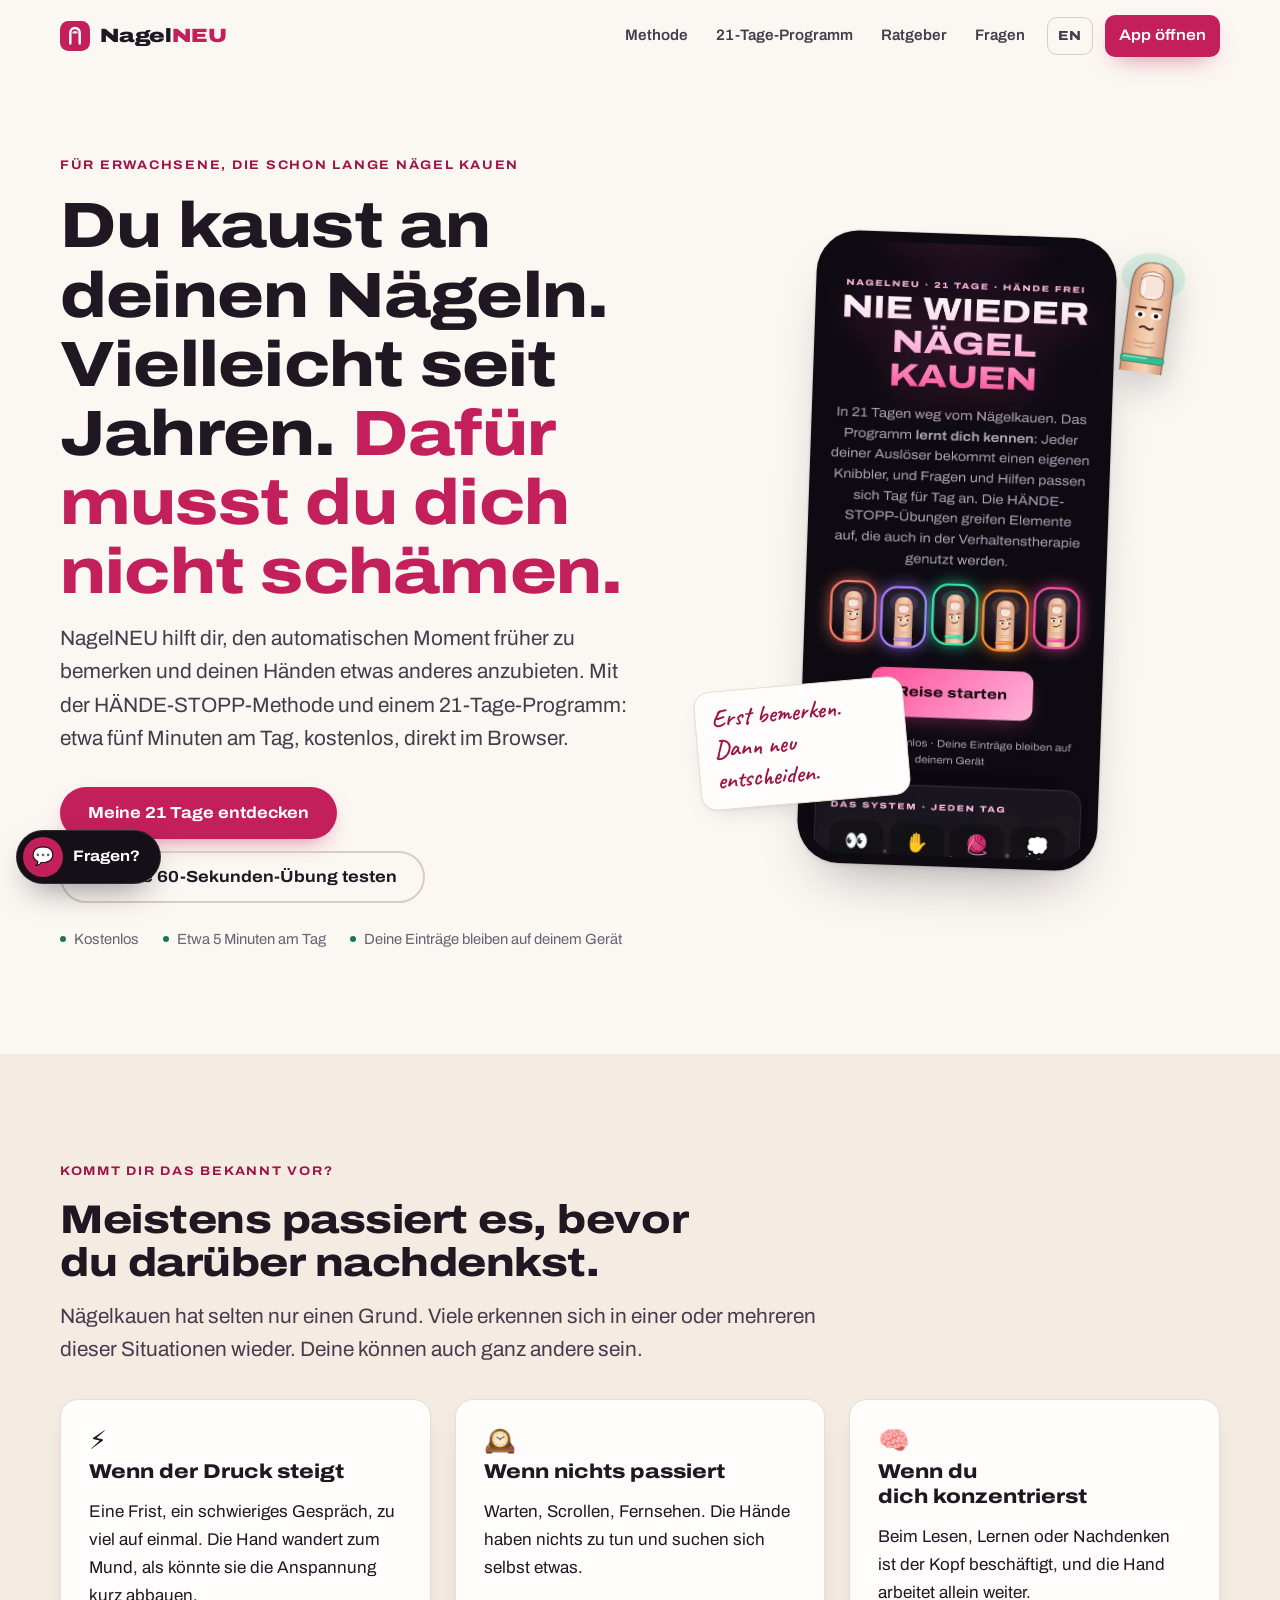
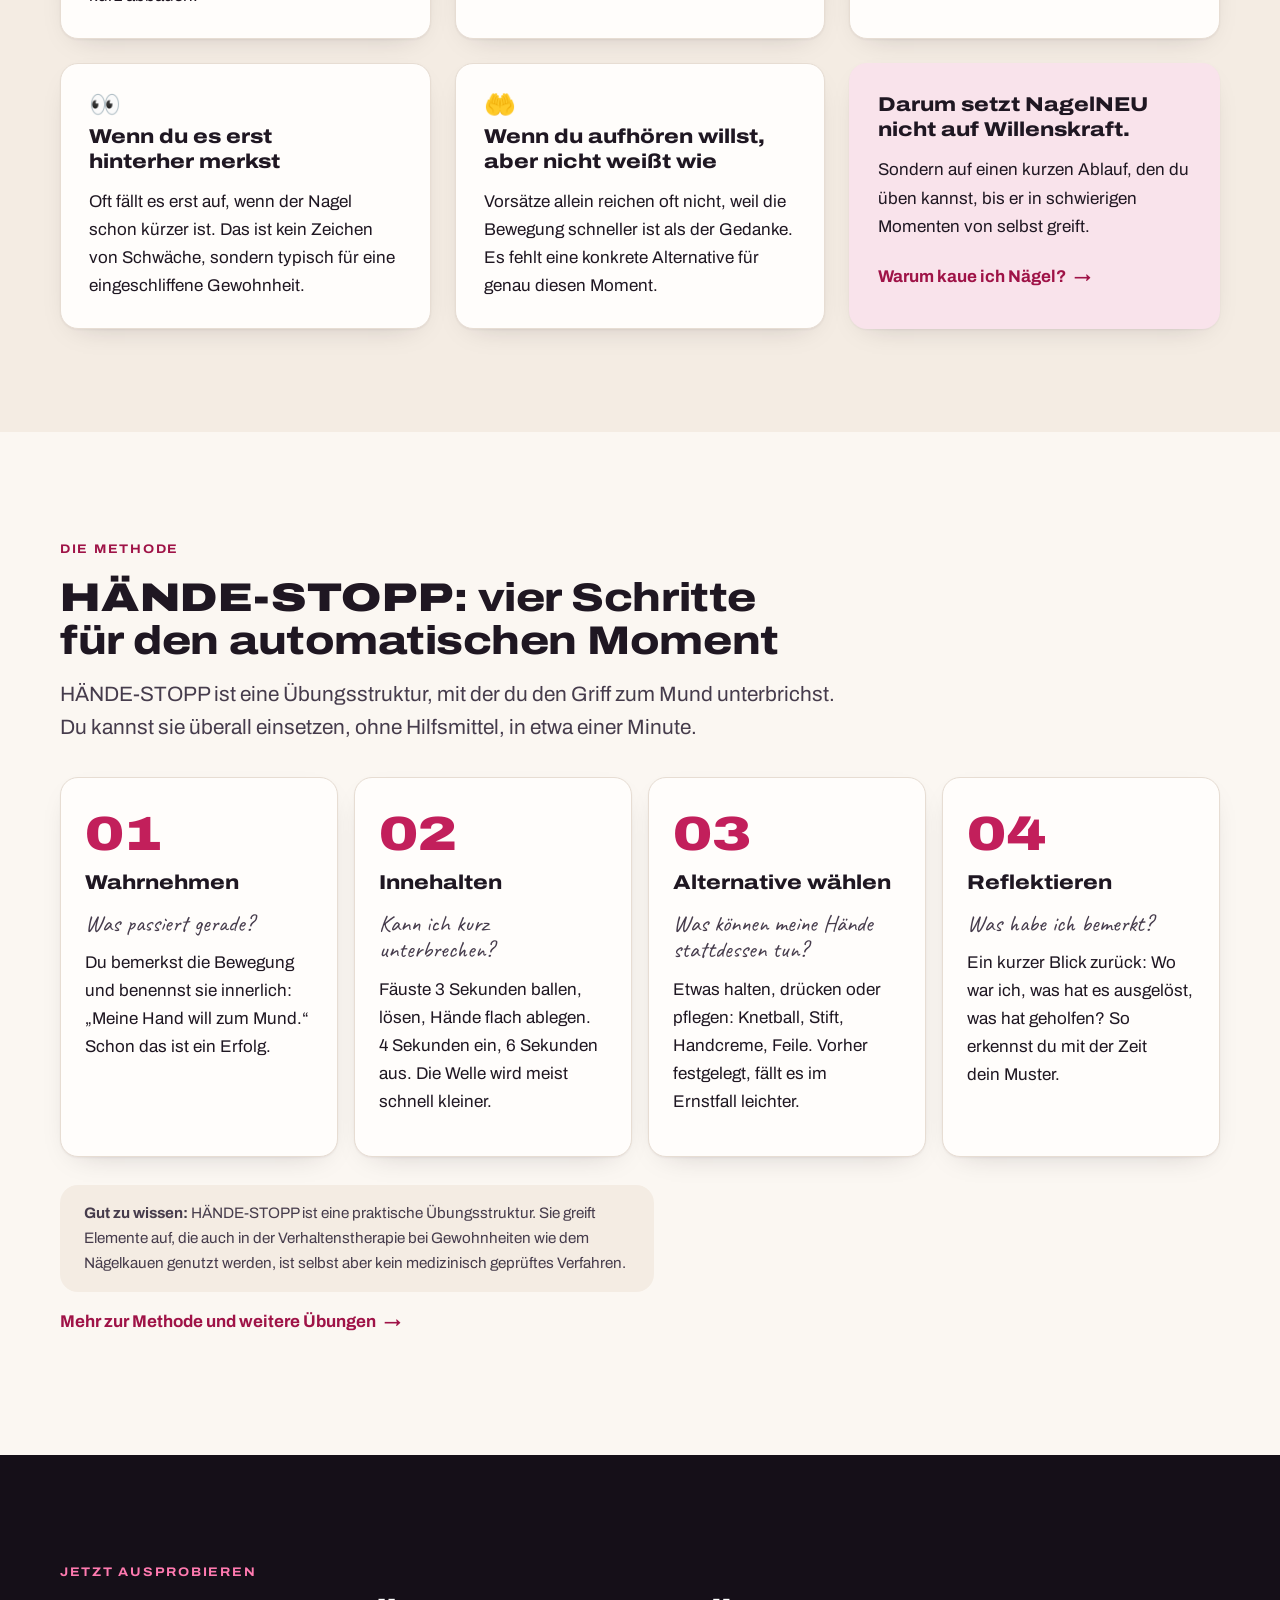
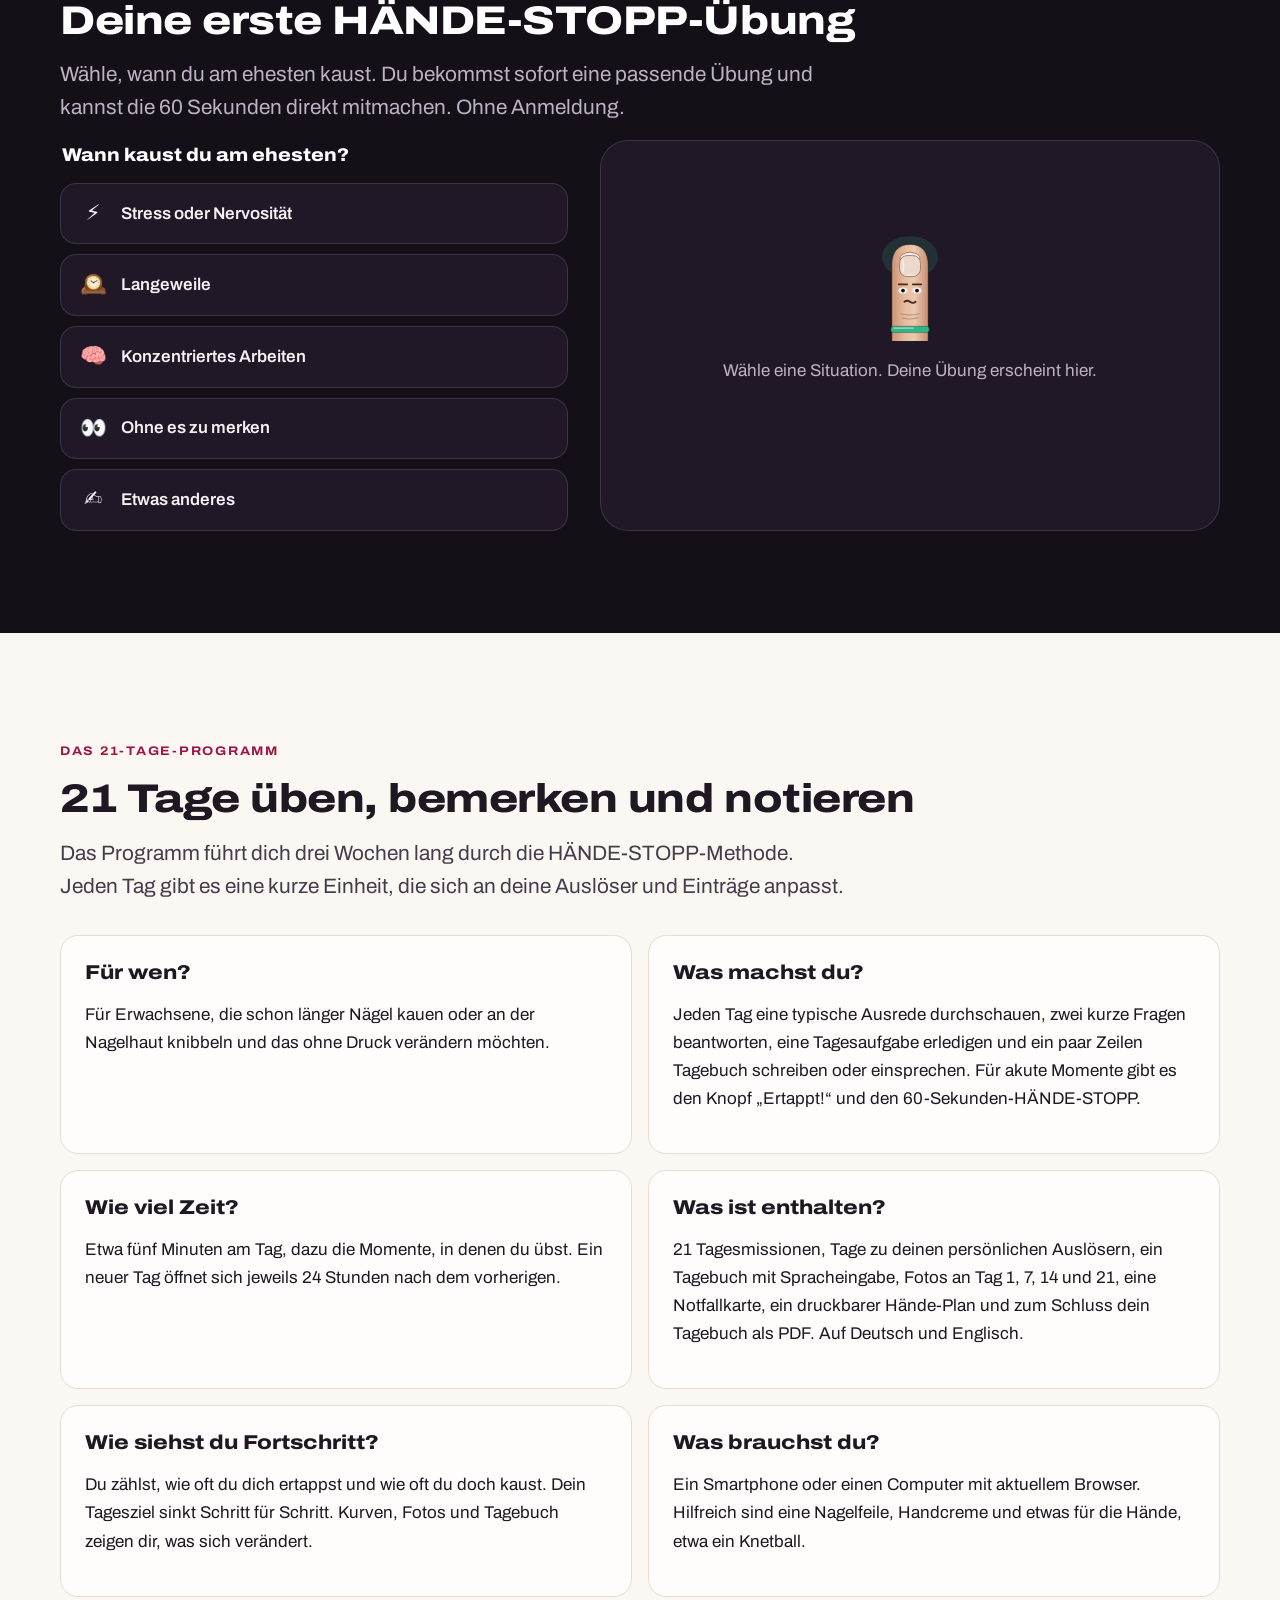
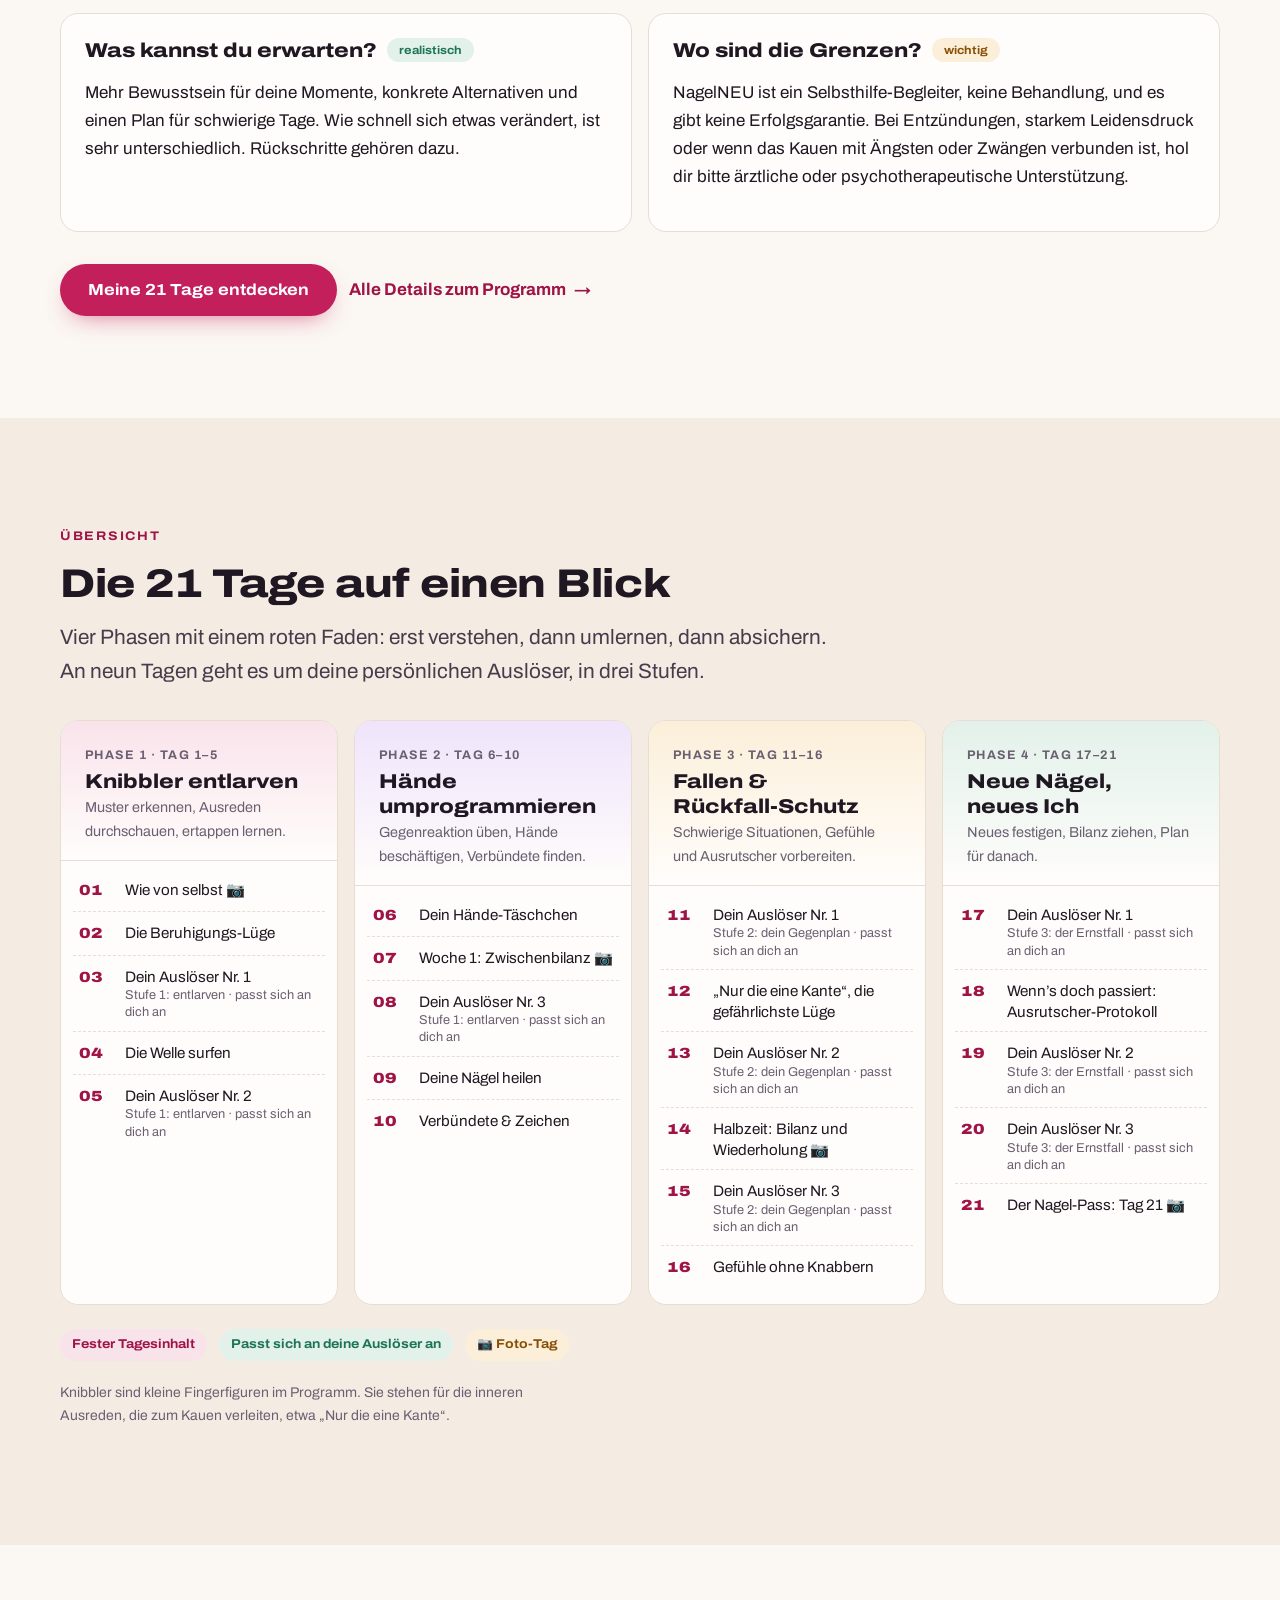
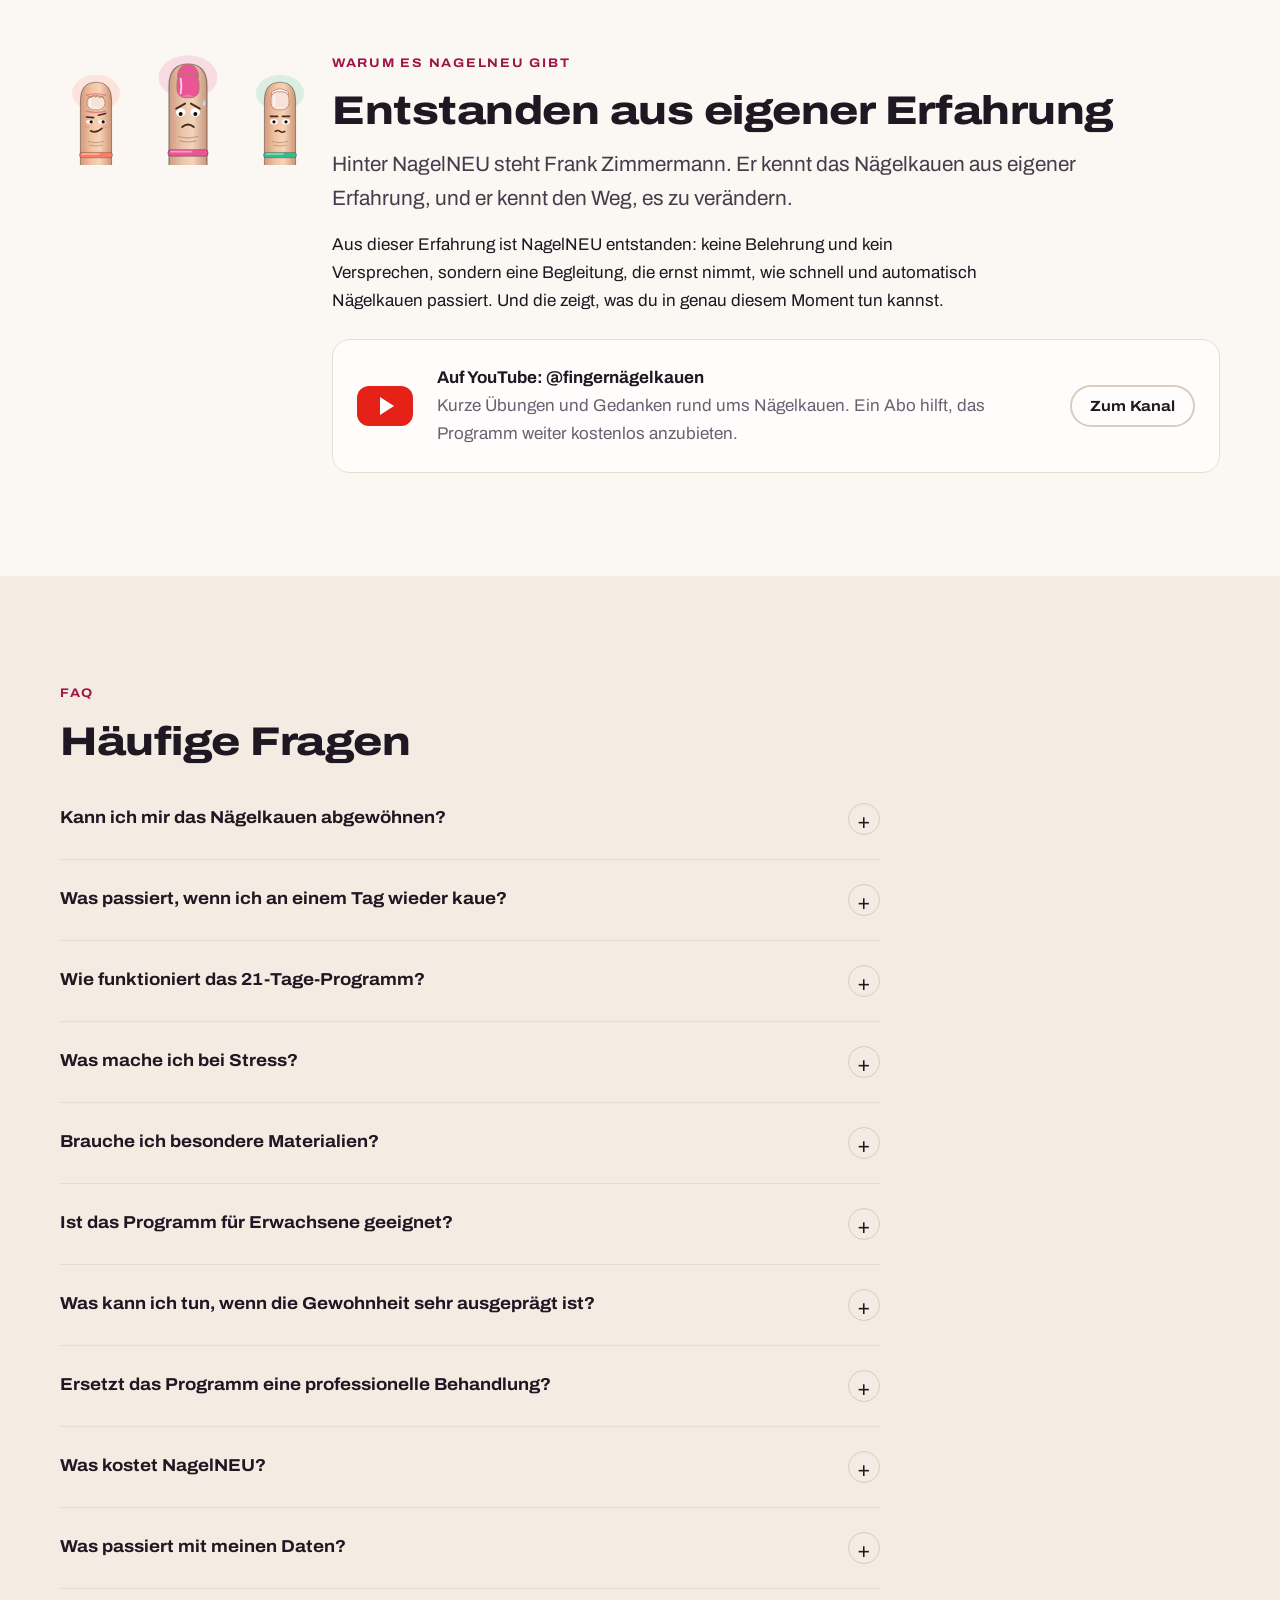
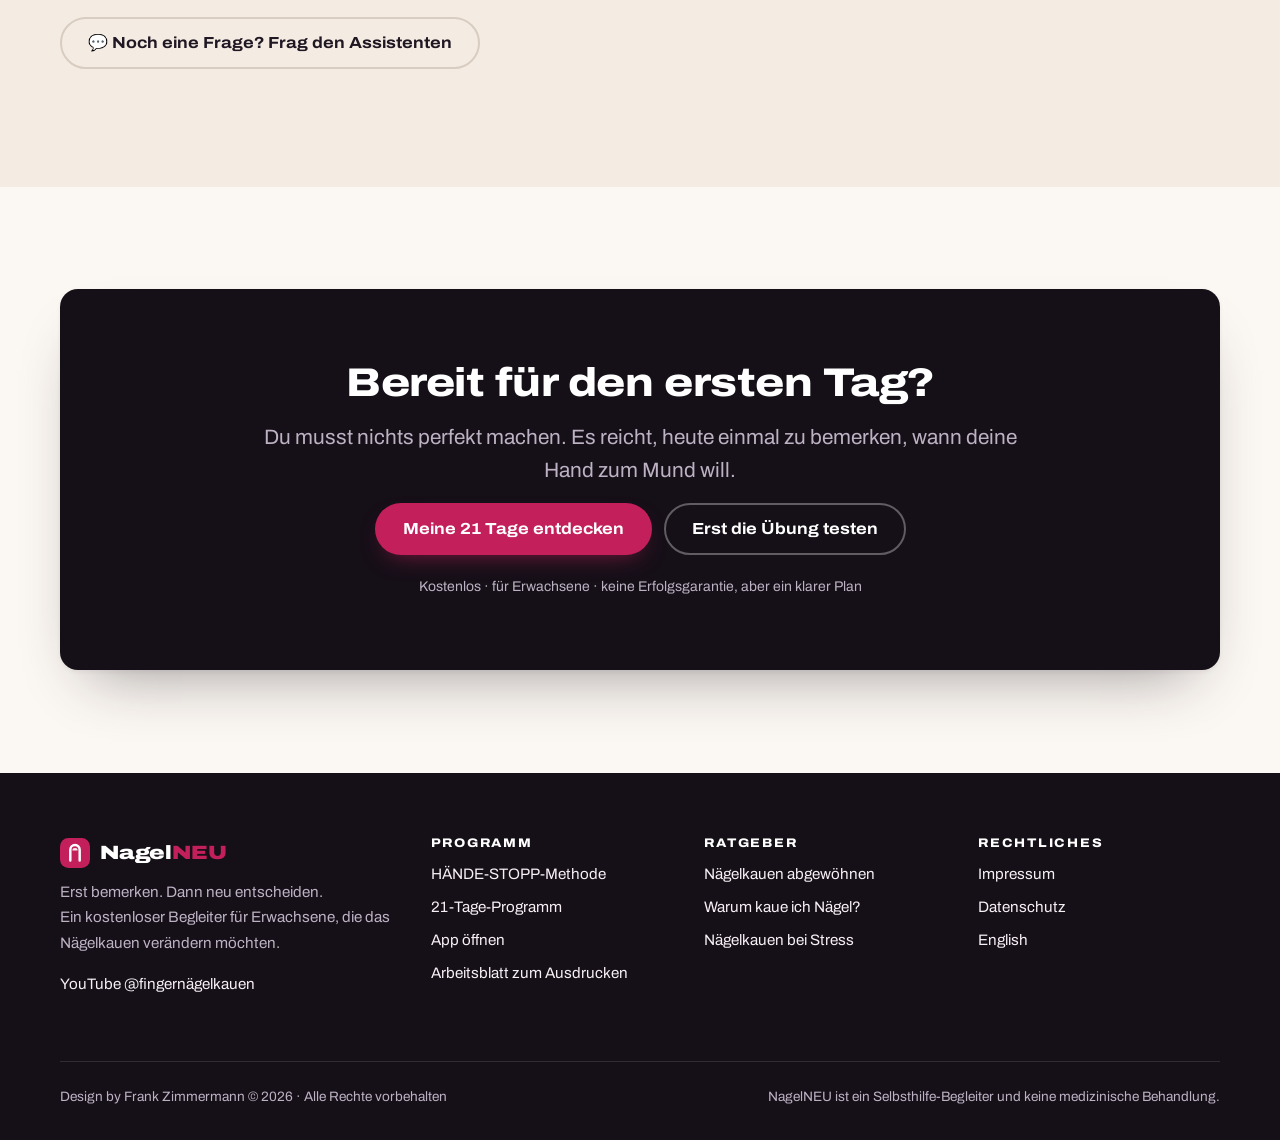
==== commit 76179ad2: "Add files via upload" ====
--- a/index.html
+++ b/index.html
@@ -1,2321 +1,284 @@
 <!DOCTYPE html>
-<html lang="de"><head><meta charset="utf-8"><meta name="viewport" content="width=device-width,initial-scale=1,viewport-fit=cover"><meta name="author" content="Frank Zimmermann"><meta name="copyright" content="Design by Frank Zimmermann © 2026">
-<!-- Design by Frank Zimmermann © 2026. Alle Rechte vorbehalten. -->
-<meta name="theme-color" content="#0d0a12">
-<title>NagelNEU: In 21 Tagen nie wieder Nägel kauen</title>
-<meta name="description" content="Die 21-Tage-Reise gegen Nägelkauen, die sich an dich anpasst: Knibbler, Fragen und Hilfen entwickeln sich mit jedem Tag.">
-<link rel="preconnect" href="https://fonts.googleapis.com"><link rel="preconnect" href="https://fonts.gstatic.com" crossorigin>
-<link href="https://fonts.googleapis.com/css2?family=Archivo:wdth,wght@62..125,300..900&family=Caveat:wght@500;700&display=swap" rel="stylesheet">
-<style>
-/* Audi Type (lizenzpflichtig): Wenn du eine Lizenz hast, lege die Dateien in den Ordner fonts/ neben index.html.
-   Ist die Schrift installiert oder vorhanden, wird sie genutzt, sonst übernimmt Archivo Expanded (frei, Google Fonts). */
-@font-face{font-family:'AudiTypeExtended';src:local('Audi Type Extended Bold'),local('AudiType-ExtendedBold'),url('fonts/AudiType-ExtendedBold.ttf') format('truetype');font-weight:600 900;font-display:swap}
-@font-face{font-family:'AudiTypeExtended';src:local('Audi Type Extended'),local('AudiType-ExtendedNormal'),url('fonts/AudiType-ExtendedNormal.ttf') format('truetype');font-weight:300 500;font-display:swap}
-@font-face{font-family:'AudiTypeWide';src:local('Audi Type Wide'),local('AudiType-WideNormal'),url('fonts/AudiType-WideNormal.ttf') format('truetype');font-weight:300 500;font-display:swap}
-@font-face{font-family:'AudiTypeWide';src:local('Audi Type Wide Bold'),local('AudiType-WideBold'),url('fonts/AudiType-WideBold.ttf') format('truetype');font-weight:600 900;font-display:swap}
-</style>
-<style>
-:root{--bg:#0d0a12;--bg2:#16111d;--card:rgba(255,255,255,.055);--line:rgba(255,255,255,.1);--tx:#f6f0f4;--mu:#aba3b6;--ac:#ff4f9a;--ac2:#ffb3d9;--ok:#3ddc97;--bad:#ff4d6d;--r:22px;--glow:rgba(255,79,154,.35);--fh:'AudiTypeExtended','Audi Type Extended','Archivo',system-ui,sans-serif;--fb:'AudiTypeWide','Audi Type Wide','AudiType','Audi Type','Archivo',system-ui,-apple-system,'Segoe UI',Roboto,sans-serif}
-[data-ph="1"]{--ac:#ff7a59;--ac2:#ffd166;--glow:rgba(255,122,89,.33)}
-[data-ph="2"]{--ac:#b980ff;--ac2:#7bdff2;--glow:rgba(185,128,255,.32)}
-[data-ph="3"]{--ac:#3ddc97;--ac2:#ffe27a;--glow:rgba(61,220,151,.3)}
-*{box-sizing:border-box;-webkit-tap-highlight-color:transparent}
-html{scroll-behavior:smooth}
-body{margin:0;background:var(--bg);color:var(--tx);font:400 16px/1.6 var(--fb);font-stretch:112%;letter-spacing:.005em;-webkit-font-smoothing:antialiased;min-height:100vh;overflow-x:hidden}
-h1,h2,h3{font-family:var(--fh);font-stretch:125%;font-weight:800;letter-spacing:.005em;line-height:1.05;margin:0;text-transform:uppercase}
-canvas#fx{position:fixed;inset:0;width:100%;height:100%;z-index:0;pointer-events:none}
-canvas#fw{position:fixed;inset:0;width:100%;height:100%;z-index:105;pointer-events:none}
-.glow{position:fixed;inset:-20% -10% auto;height:70vh;background:radial-gradient(60% 60% at 50% 0%,var(--glow),transparent 70%);z-index:0;pointer-events:none;transition:background 1.5s}
-#app{position:relative;z-index:2;max-width:760px;margin:0 auto;padding:18px 16px 24px}
-button,input,textarea{font:inherit;font-stretch:inherit;}button{color:inherit;cursor:pointer}
-.btn{font-family:var(--fh);font-stretch:118%;letter-spacing:.02em;display:inline-flex;align-items:center;justify-content:center;gap:8px;border:0;border-radius:16px;padding:15px 24px;font-weight:800;font-size:1rem;background:linear-gradient(135deg,var(--ac),var(--ac2));color:#1a0712;box-shadow:0 10px 30px -8px var(--glow);transition:transform .15s,box-shadow .2s;cursor:pointer}
-.btn:hover{transform:translateY(-2px)}.btn:active{transform:scale(.97)}
-.btn.ghost{background:var(--card);color:var(--tx);border:1px solid var(--line);box-shadow:none}
-.btn.sm{padding:9px 14px;font-size:.85rem;border-radius:12px}
-.btn[disabled]{opacity:.4;pointer-events:none}
-.card{background:var(--card);border:1px solid var(--line);border-radius:var(--r);padding:20px;margin:14px 0;backdrop-filter:blur(14px);-webkit-backdrop-filter:blur(14px)}
-.eyebrow{font-family:var(--fh);font-stretch:125%;font-size:.7rem;letter-spacing:.2em;text-transform:uppercase;color:var(--ac2);font-weight:800}
-.mu{color:var(--mu)}.c{text-align:center}
-.top{display:flex;align-items:center;justify-content:space-between;gap:10px;margin-bottom:6px}
-.logo{font-family:var(--fh);font-stretch:125%;font-weight:800;text-transform:uppercase;font-size:1.15rem;letter-spacing:.04em}.logo b{color:var(--ac)}
-.chip{display:inline-flex;gap:6px;align-items:center;background:var(--card);border:1px solid var(--line);border-radius:99px;padding:5px 12px;font-size:.8rem;font-weight:700}
-.bar{height:10px;background:rgba(255,255,255,.09);border-radius:99px;overflow:hidden}
-.bar>i{display:block;height:100%;background:linear-gradient(90deg,var(--ac),var(--ac2));border-radius:99px;transition:width .8s cubic-bezier(.2,.9,.2,1)}
-.hero{text-align:center;padding:30px 0 10px}
-.hero h1{font-size:clamp(2.6rem,11vw,5rem);background:linear-gradient(180deg,#fff,var(--ac2) 55%,var(--ac));-webkit-background-clip:text;background-clip:text;color:transparent;filter:drop-shadow(0 8px 30px var(--glow))}
-.hero p{max-width:540px;margin:16px auto 24px;color:var(--mu);font-size:1.08rem}
-.lineup{display:flex;justify-content:center;align-items:flex-end;gap:6px;flex-wrap:nowrap;margin-top:10px}
-.lineup .por{width:clamp(54px,16vw,120px);flex:none}
-.lineup .por:nth-child(odd){animation:bob 3.4s ease-in-out infinite}.lineup .por:nth-child(even){animation:bob 3.4s ease-in-out -1.7s infinite}
-.feat{display:grid;grid-template-columns:repeat(auto-fit,minmax(210px,1fr));gap:12px}
-.feat .card{margin:0}.feat h3{font-size:1.1rem;margin:6px 0}
-.big{font-size:2.4rem}
-.flow{display:grid;grid-template-columns:repeat(4,1fr);gap:8px;margin-top:12px}
-.feat.row{grid-template-columns:repeat(4,minmax(168px,1fr));overflow-x:auto;scroll-snap-type:x mandatory;padding-bottom:6px;margin:14px 0;-webkit-overflow-scrolling:touch}.feat.row>.card{scroll-snap-align:start}.feat.row .big{font-size:1.8rem}.feat.row h3{font-size:.95rem}.feat.row p{font-size:.85rem;margin:6px 0 0}
-.flow div{background:rgba(0,0,0,.28);border-radius:16px;padding:12px 4px;text-align:center;font-size:clamp(.62rem,2.6vw,.8rem);overflow-wrap:anywhere}.flow b{display:block;font-size:1.6rem}
-.wiz h2{font-size:1.9rem;margin:8px 0 6px}
-.field{display:block;margin:14px 0}.field span{display:block;font-size:.82rem;color:var(--mu);margin-bottom:6px;font-weight:700}
-input[type=text],input[type=number],textarea,select{width:100%;background:rgba(0,0,0,.35);border:1px solid var(--line);border-radius:14px;padding:14px;color:var(--tx);font:inherit;outline:0}
-input:focus,textarea:focus{border-color:var(--ac);box-shadow:0 0 0 3px var(--glow)}
-textarea{min-height:90px;resize:vertical}
-.chips{display:flex;flex-wrap:wrap;gap:8px}.pick{border:1px solid var(--line);background:rgba(255,255,255,.04);border-radius:99px;padding:9px 15px;font-weight:700;font-size:.9rem}
-.pick.on{background:linear-gradient(135deg,var(--ac),var(--ac2));color:#1a0712;border-color:transparent}
-.pgrid{display:grid;grid-template-columns:1fr 1fr;gap:10px}
-.dots{display:flex;gap:6px;margin:6px 0 4px}.dots i{height:5px;flex:1;border-radius:9px;background:rgba(255,255,255,.12)}.dots i.on{background:var(--ac)}
-nav.dock{position:fixed;left:50%;transform:translateX(-50%);bottom:14px;z-index:50;display:flex;gap:2px;background:rgba(22,17,29,.84);backdrop-filter:blur(18px);-webkit-backdrop-filter:blur(18px);border:1px solid var(--line);border-radius:26px;padding:6px;width:min(94vw,520px)}
-nav.dock button{flex:1;background:none;border:0;padding:8px 2px;border-radius:20px;font-size:.62rem;font-weight:800;color:var(--mu);display:flex;flex-direction:column;align-items:center;gap:2px}
-nav.dock button span{font-size:1.25rem}nav.dock button.on{background:rgba(255,255,255,.1);color:var(--tx)}
-#sos{position:fixed;right:max(14px,calc(50% - 370px));bottom:96px;z-index:60;width:68px;height:68px;border-radius:50%;border:0;background:radial-gradient(circle at 30% 30%,#ff8bc0,#d4146a);color:#fff;font-weight:900;font-size:.58rem;box-shadow:0 0 0 0 rgba(255,60,140,.6),0 12px 30px rgba(212,20,106,.5);animation:pulse 2.4s infinite}
-#sos b{display:block;font-size:1.5rem;line-height:1}
-@keyframes pulse{70%{box-shadow:0 0 0 18px rgba(255,60,140,0),0 12px 30px rgba(212,20,106,.5)}100%{box-shadow:0 0 0 0 rgba(255,60,140,0),0 12px 30px rgba(212,20,106,.5)}}
-.countdown{display:grid;grid-template-columns:repeat(4,1fr);gap:8px;text-align:center}
-.countdown div{background:rgba(0,0,0,.3);border-radius:14px;padding:10px 4px}.countdown b{display:block;font-size:1.5rem;font-family:var(--fh);font-stretch:125%;font-weight:800}.countdown small{color:var(--mu);font-size:.7rem}
-.stats{display:grid;grid-template-columns:repeat(3,1fr);gap:8px}.stat{background:rgba(0,0,0,.28);border-radius:16px;padding:12px;text-align:center}.stat b{display:block;font-size:1.25rem;color:var(--ac2)}.stat small{font-size:.7rem;color:var(--mu)}
-.stage{position:relative;display:flex;gap:14px;align-items:flex-end}
-.stage .por{width:130px;flex:none;filter:drop-shadow(0 12px 20px rgba(0,0,0,.6))}
-.bubble{position:relative;background:#fff;color:#1b1320;border-radius:20px 20px 20px 4px;padding:14px 16px;font-weight:600;font-size:.98rem;line-height:1.4}
-.bubble:before{content:'';position:absolute;left:-9px;bottom:0;border:9px solid transparent;border-right-color:#fff;border-bottom-color:#fff;border-left:0;border-top:0}
-.bubble small{display:block;font-weight:800;color:#c4136a;margin-bottom:3px;letter-spacing:.06em;text-transform:uppercase;font-size:.68rem}
-.power{margin-top:12px}.power .bar>i{background:linear-gradient(90deg,#ff4d6d,#ff9ad0)}
-.steps{display:flex;gap:6px;margin:6px 0 14px}.steps i{flex:1;height:6px;border-radius:9px;background:rgba(255,255,255,.12)}.steps i.on{background:var(--ac)}.steps i.ok{background:var(--ok)}
-.truth{border-left:4px solid var(--ok);padding-left:14px;white-space:pre-line}
-.mission{white-space:pre-line}
-.opt{display:block;width:100%;text-align:left;background:rgba(255,255,255,.05);border:1px solid var(--line);border-radius:16px;padding:14px 16px;margin:9px 0;font-weight:600;transition:.15s}
-.opt:hover{border-color:var(--ac);transform:translateX(3px)}
-.opt.ok{background:rgba(61,220,151,.18);border-color:var(--ok)}.opt.bad{background:rgba(255,77,109,.18);border-color:var(--bad);animation:shake .4s}
-.opt[disabled]{pointer-events:none}
-@keyframes shake{25%{transform:translateX(-6px)}75%{transform:translateX(6px)}}
-.fb{margin-top:10px;padding:14px;border-radius:16px;background:rgba(0,0,0,.3)}
-.tag{display:inline-block;font-size:.7rem;font-weight:800;background:rgba(255,255,255,.1);padding:4px 10px;border-radius:99px;color:var(--ac2);margin-bottom:8px}
-.callback{font-style:italic;border-left:3px solid var(--ac2);padding:6px 12px;color:var(--mu);margin:10px 0}
-.check{display:flex;gap:10px;align-items:flex-start;padding:10px 0;cursor:pointer}.check i{flex:none;width:24px;height:24px;border-radius:8px;border:2px solid var(--line);display:grid;place-items:center;font-style:normal}.check.on i{background:var(--ok);border-color:var(--ok);color:#06251a}
-input[type=range]{width:100%;accent-color:var(--ac)}
-.moods{display:flex;gap:8px;justify-content:space-between}.moods button{flex:1;font-size:1.7rem;background:rgba(255,255,255,.05);border:1px solid var(--line);border-radius:14px;padding:8px 0}.moods button.on{border-color:var(--ac);background:var(--glow)}
-.road{position:relative;padding:10px 0}
-.node{display:flex;align-items:center;gap:14px;margin:0 0 10px;position:relative}
-.node:nth-child(even){flex-direction:row-reverse;text-align:right}
-.dot{flex:none;width:58px;height:58px;border-radius:50%;display:grid;place-items:center;font-family:var(--fh);font-stretch:125%;font-weight:800;font-size:1.25rem;background:rgba(255,255,255,.07);border:2px solid var(--line);position:relative}
-.node.done .dot{background:var(--ok);color:#06251a;border-color:var(--ok)}
-.node.cur .dot{background:linear-gradient(135deg,var(--ac),var(--ac2));color:#1a0712;border:0;box-shadow:0 0 0 6px var(--glow);animation:pulse2 2s infinite}
-.node.lock{opacity:.45}
-@keyframes pulse2{50%{box-shadow:0 0 0 12px transparent}}
-.node .t{flex:1;background:var(--card);border:1px solid var(--line);border-radius:16px;padding:10px 14px;cursor:pointer}.node .t b{display:block}.node .t small{color:var(--mu)}
-.phase{font-family:var(--fh);font-stretch:125%;font-weight:800;text-transform:uppercase;color:var(--ac2);margin:22px 0 10px;font-size:1.1rem}
-.badges{display:grid;grid-template-columns:repeat(auto-fill,minmax(150px,1fr));gap:10px}.badge{background:rgba(0,0,0,.28);border-radius:16px;padding:12px;text-align:center;font-size:.8rem}.badge.off{opacity:.3;filter:grayscale(1)}.badge span{font-size:2rem;display:block}
-.hl{display:flex;gap:10px;align-items:center;padding:8px 0;border-bottom:1px solid var(--line);font-size:.92rem}.hl:last-child{border:0}.hl.off{opacity:.4}
-.modal{position:fixed;inset:0;z-index:100;background:rgba(6,4,9,.88);backdrop-filter:blur(8px);display:flex;align-items:flex-start;justify-content:center;overflow:auto;padding:20px 14px 40px;animation:fade .25s}
-.modal>div{width:min(560px,100%);margin:auto}
-@keyframes fade{from{opacity:0}}
-.breath{width:230px;height:230px;margin:20px auto;border-radius:50%;background:radial-gradient(circle,var(--ac2),var(--ac) 60%,transparent 72%);display:grid;place-items:center;font-family:var(--fh);font-stretch:125%;font-weight:800;font-size:1.35rem;color:#1a0712;transform:scale(.55);transition:transform 3s ease-in-out;text-align:center;text-transform:uppercase;padding:30px}
-.breath.in{transform:scale(1)}.breath.out{transform:scale(.55);transition-duration:6s}
-.toasts{position:fixed;top:12px;left:50%;transform:translateX(-50%);z-index:120;display:flex;flex-direction:column;gap:8px;align-items:center;pointer-events:none}
-.toast{background:#fff;color:#16111d;border-radius:99px;padding:10px 18px;font-weight:800;font-size:.9rem;box-shadow:0 10px 30px rgba(0,0,0,.5);animation:drop .4s cubic-bezier(.2,1.4,.4,1)}.toast.out{opacity:0;transform:translateY(-10px);transition:.4s}
-@keyframes drop{from{opacity:0;transform:translateY(-24px)}}
-.rise{animation:rise .5s both}@keyframes rise{from{opacity:0;transform:translateY(14px)}}
-@keyframes bob{50%{transform:translateY(-6px)}}
-.warn{font-size:.78rem;color:var(--mu);margin-top:20px;text-align:center}
-.hotline{background:rgba(61,220,151,.1);border:1px solid rgba(61,220,151,.35);border-radius:16px;padding:12px 14px;font-size:.88rem}
-.rev{opacity:0;transform:translateY(24px);transition:.7s}.rev.v{opacity:1;transform:none}
-.por{display:block;width:100%;aspect-ratio:3/4;border-radius:22px;border:3px solid var(--c,#ff4f9a);background:radial-gradient(circle at 50% 30%,rgba(255,255,255,.13),rgba(0,0,0,.4) 72%),#1b1322;box-shadow:0 0 24px -4px var(--c,#ff4f9a);overflow:hidden}
-.por svg{width:100%;height:100%;display:block}
-.pgal{display:grid;grid-template-columns:repeat(auto-fill,minmax(130px,1fr));gap:10px;margin-top:12px}
-.pgal figure{margin:0;background:rgba(0,0,0,.3);border-radius:14px;overflow:hidden}.pgal img{width:100%;aspect-ratio:1;object-fit:cover;display:block}.pgal figcaption{font-size:.75rem;padding:6px 8px;display:flex;justify-content:space-between;align-items:center}
-.vs{display:grid;grid-template-columns:1fr 1fr;gap:8px;margin-top:10px}.vs img{width:100%;aspect-ratio:1;object-fit:cover;border-radius:14px}
-
-.catchrow{display:flex;gap:12px;align-items:stretch;margin-top:10px}
-.catchbtn{flex:1.15;border:0;border-radius:22px;padding:18px 10px;background:linear-gradient(145deg,var(--ac),var(--ac2));color:#1a0712;display:flex;flex-direction:column;align-items:center;justify-content:center;gap:3px;box-shadow:0 16px 36px -12px var(--glow),inset 0 -5px 0 rgba(0,0,0,.16),inset 0 2px 0 rgba(255,255,255,.45);transition:transform .12s,box-shadow .12s}
-.catchbtn:active{transform:translateY(3px) scale(.97);box-shadow:0 6px 16px -8px var(--glow),inset 0 -2px 0 rgba(0,0,0,.16)}
-.catchbtn b{font-size:2.1rem;line-height:1}.catchbtn span{font-family:var(--fh);font-stretch:125%;font-weight:800;font-size:1.3rem;text-transform:uppercase}.catchbtn small{font-size:.68rem;opacity:.75;text-align:center}
-.catchstats{flex:1;display:grid;gap:6px}.catchstats div{background:rgba(0,0,0,.3);border-radius:12px;padding:6px 12px;display:flex;justify-content:space-between;align-items:center;gap:6px}.catchstats b{font-family:var(--fh);font-stretch:118%;font-size:1.05rem;color:var(--ac2);white-space:nowrap}.catchstats b.over{color:var(--bad)}.catchstats small{color:var(--mu);font-size:.72rem}
-.trend{display:flex;gap:4px;align-items:flex-end;height:76px;margin-top:14px;padding-bottom:14px;position:relative}.trend div{flex:1;height:100%;position:relative;display:flex;gap:2px;align-items:flex-end;justify-content:center}.trend i{display:block;width:42%;border-radius:4px 4px 2px 2px}.trend i.c{background:linear-gradient(180deg,#6ff0b8,#25b07c)}.trend i.s{background:linear-gradient(180deg,#ff8a9e,#ff4d6d)}.trend .g{position:absolute;left:8%;right:8%;height:2px;background:var(--ac2);opacity:.8;border-radius:2px}.trend em{position:absolute;bottom:-15px;font-size:.6rem;color:var(--mu);font-style:normal}
-.tips{margin-top:14px;background:rgba(0,0,0,.28);border:1px solid var(--line);border-radius:16px;padding:12px 14px}.tips p{margin:6px 0 0;font-size:.92rem}
-.voicebox{margin:8px 0 6px;padding:14px;border-radius:16px;background:rgba(0,0,0,.25);border:1px dashed var(--line)}
-.flab{display:flex!important;justify-content:space-between;align-items:center;gap:8px}
-.mic{flex:none;width:38px;height:38px;border-radius:50%;border:1px solid var(--line);background:rgba(255,255,255,.07);font-size:1.05rem;display:grid;place-items:center}.mic.on{background:#ff3b5c;border-color:#ff3b5c;animation:pulse 1.4s infinite}
-.btn.rec{background:linear-gradient(135deg,#ff3b5c,#ff8a8a);color:#fff;animation:pulse 1.6s infinite}
-.pdfcard{background:linear-gradient(135deg,rgba(255,79,154,.18),rgba(255,255,255,.04));border-color:rgba(255,179,217,.35)}
-.por{transition:transform .25s ease;will-change:transform}
-.card{box-shadow:inset 0 1px 0 rgba(255,255,255,.06),0 24px 48px -30px rgba(0,0,0,.9)}
-.gstep{display:flex;gap:12px;margin-top:18px}.gstep>b{flex:none;width:30px;height:30px;border-radius:50%;display:grid;place-items:center;background:linear-gradient(135deg,var(--ac),var(--ac2));color:#1a0712;font-family:var(--fh);font-stretch:125%}.gstep>div{flex:1;min-width:0}
-input[type=email]{width:100%;background:rgba(0,0,0,.35);border:1px solid var(--line);border-radius:14px;padding:14px;color:var(--tx);font:inherit;outline:0}
-.btn.pp{background:linear-gradient(135deg,#ffc439,#ffdd7a);color:#142c8e;box-shadow:0 10px 26px -12px rgba(255,196,57,.7)}
-.ppnote{font-size:.68rem;color:var(--mu);margin:0 auto 12px;max-width:420px}
-.btn.yt{background:linear-gradient(135deg,#ff0033,#ff5a6e);color:#fff;text-decoration:none;box-shadow:0 10px 26px -10px rgba(255,0,51,.6)}
-.ytcard{display:flex;gap:14px;align-items:flex-start}.ytcard .big{color:#ff3355}
-.follow{display:flex;gap:8px;justify-content:center;flex-wrap:wrap;margin:0 0 14px}
-.reviews{display:grid;grid-template-columns:repeat(auto-fit,minmax(180px,1fr));gap:10px;max-width:760px;margin:0 auto 16px;text-align:left}.reviews figure{margin:0;background:var(--card);border:1px solid var(--line);border-radius:16px;padding:14px}.stars{color:#ffc94d;letter-spacing:2px}.stars span{color:rgba(255,255,255,.2)}.reviews blockquote{margin:6px 0;font-size:.88rem;color:var(--tx)}.reviews figcaption{font-weight:800;font-size:.8rem;color:var(--ac2)}
-html.dopen,html.dopen body{overflow:hidden}
-#diary{position:fixed;inset:0;z-index:95;background:rgba(8,5,12,.74);backdrop-filter:blur(8px);-webkit-backdrop-filter:blur(8px);display:flex;justify-content:center;padding:max(10px,env(safe-area-inset-top,0px)) max(10px,env(safe-area-inset-right,0px)) max(10px,env(safe-area-inset-bottom,0px)) max(10px,env(safe-area-inset-left,0px));animation:fade .25s}
-.dwin{width:min(900px,100%);height:100%;display:flex;flex-direction:column;background:#211a26;border:1px solid var(--line);border-radius:20px;overflow:hidden;box-shadow:0 40px 90px -20px rgba(0,0,0,.85)}
-.dbar{display:flex;align-items:center;gap:10px;padding:10px 12px;background:#0d0a12;border-bottom:1px solid var(--line);flex-wrap:wrap}
-.dlogo{font-family:var(--fh);font-stretch:125%;font-weight:800;text-transform:uppercase;font-size:.95rem;letter-spacing:.03em}.dlogo i{font-style:normal;color:#ff6aa8}.dlogo span{margin-left:8px;font-size:.6rem;letter-spacing:.2em;color:var(--mu)}
-.dnav{display:flex;gap:6px;align-items:center;flex:1;justify-content:center;min-width:0}
-.dnav button,.dtools button{border:1px solid var(--line);background:rgba(255,255,255,.06);border-radius:12px;min-width:38px;height:38px;font-size:1.1rem;color:var(--tx)}.dnav button[disabled]{opacity:.35}
-.dnav select{max-width:210px;min-width:118px;flex:1;padding:8px 10px;border-radius:12px;background:#1a141f;color:var(--tx);border:1px solid var(--line);font:inherit;font-size:.85rem}
-.dtools{display:flex;gap:6px}.dpdf{padding:0 12px;font-size:.85rem!important;font-weight:800}
-.dscroll{flex:1;overflow:auto;padding:18px max(10px,2vw) 30px;-webkit-overflow-scrolling:touch;overscroll-behavior:contain}
-.paper{--pi:#2440a8;--pk:#170f1a;--pm:#6d6370;--pl:#d8cdc6;--pp:#d8346e;background:#fbf6f1;color:var(--pk);border-radius:6px;max-width:820px;margin:0 auto;box-shadow:0 2px 0 #e9dfd8,0 4px 0 #ddd2ca,0 34px 60px -20px rgba(0,0,0,.75);overflow:hidden;font-stretch:104%}
-.dfoot{text-align:center;color:var(--mu);font-size:.75rem;margin:14px 0 0}
-.phd{display:flex;justify-content:space-between;align-items:center;background:#0d0a12;color:#fff;padding:10px clamp(14px,3vw,24px)}.phd span{font-family:var(--fh);font-stretch:125%;font-weight:800;letter-spacing:.04em;font-size:.9rem;line-height:1.1}.phd b{color:#ff6aa8}.phd small{display:block;font-family:var(--fb);font-weight:400;font-size:.45rem;letter-spacing:.2em;color:#b9adbd}.phd em{font-style:normal;font-family:var(--fh);font-weight:800;font-size:.55rem;letter-spacing:.2em;color:#ffb3d9}
-.pstrip{height:4px;background:linear-gradient(90deg,#ff4f9a,#ffb3d9)}.pstrip.s1{background:linear-gradient(90deg,#ff7a59,#ffd166)}.pstrip.s2{background:linear-gradient(90deg,#b980ff,#7bdff2)}.pstrip.s3{background:linear-gradient(90deg,#3ddc97,#ffe27a)}
-.pbody{padding:22px clamp(14px,4vw,40px) 30px;display:grid;gap:14px}
-.plab{display:flex;align-items:center;justify-content:space-between;gap:8px;font-family:var(--fh);font-stretch:118%;font-weight:800;font-size:.62rem;letter-spacing:.13em;text-transform:uppercase;color:var(--pp)}.plab.mu{color:var(--pm)}.plab small{color:var(--pm);letter-spacing:.03em;text-transform:none;font-family:var(--fb);font-weight:400;font-style:italic;margin-right:auto}.plab.sm{font-size:.55rem}
-.peye{font-family:var(--fh);font-weight:800;font-size:.62rem;letter-spacing:.14em;text-transform:uppercase;color:var(--pp)}
-.ptitle{color:var(--pk);font-size:clamp(1.3rem,4vw,1.9rem);text-wrap:balance}
-.pbar{display:block;width:44px;height:4px;border-radius:4px;background:linear-gradient(90deg,#ff4f9a,#ffb07a);margin-top:-6px}
-.dtop{display:flex;justify-content:space-between;gap:12px;align-items:flex-end;flex-wrap:wrap}.dnum{font-family:var(--fh);font-stretch:125%;font-weight:800;font-size:clamp(3rem,10vw,4.4rem);line-height:.9;color:var(--pk)}.dnum small{font-size:1.1rem;color:var(--pp);margin-left:4px}
-.dright{display:grid;gap:6px;justify-items:end}.ddots{display:flex;gap:4px;flex-wrap:wrap;justify-content:flex-end;max-width:330px}.ddots i{width:10px;height:10px;border-radius:50%;border:1.2px solid #bfb3ab}.ddots i.ok{background:var(--pk);border-color:var(--pk)}.ddots i.cur{background:#ff4f9a;border-color:#ff4f9a}
-.drow{display:flex;gap:14px;align-items:center}.drow>.por{width:96px;flex:none}
-.pbub{position:relative;flex:1;min-width:0;background:#fff;border:1.5px solid #2a1f2c;border-radius:18px;padding:12px 16px;font-weight:700;font-size:.98rem;box-shadow:0 10px 24px -14px rgba(40,10,30,.4)}.pbub small{display:block;font-family:var(--fh);font-size:.58rem;letter-spacing:.14em;text-transform:uppercase;color:var(--pp);margin-bottom:4px}
-.pcols{display:grid;grid-template-columns:1fr 1fr;gap:12px}
-.pgreen{background:linear-gradient(90deg,#e3f4ea,#fbf6f1);border-left:4px solid #25b07c;border-radius:4px;padding:12px 14px;min-width:0}
-.pbox{background:#fff;border:1px solid var(--pl);border-radius:14px;padding:12px 14px;box-shadow:0 8px 20px -16px rgba(40,10,30,.4);min-width:0}
-.pgreen p,.pbox p{margin:6px 0 0;font-size:.9rem;line-height:1.5;white-space:pre-line}
-.pchk{display:flex;align-items:center;gap:8px;border:0;background:none;padding:6px 0;font-weight:800;color:var(--pk);font-size:.9rem;text-align:left}
-.pchk i,.pchip i,.pnail i{flex:none;width:20px;height:20px;border:1.6px solid #3a2f3d;border-radius:5px;background:#fff;position:relative}
-.pchk.on i::after,.pchip.on i::after,.pnail.on i::after{content:'';position:absolute;left:5px;top:0;width:6px;height:12px;border:solid var(--pi);border-width:0 3px 3px 0;transform:rotate(40deg)}
-.pchk.big{font-size:1rem;margin-top:6px}
-.ptips{background:#fff3f8;border:1px solid #f2b9d0;border-radius:14px;padding:12px 14px}.ptips p{margin:5px 0 0;font-size:.88rem;color:#3a2236}
-.pvoice{background:#1e1420;color:#f1e9ef;border-radius:16px;padding:14px;display:grid;gap:8px;box-shadow:0 16px 30px -18px rgba(0,0,0,.7)}.pvoice p{margin:0;font-size:.82rem;color:#cfc3d3}
-.vbig{border:0;border-radius:14px;padding:14px;font-family:var(--fh);font-stretch:118%;font-weight:800;font-size:1rem;background:linear-gradient(135deg,#ff4f9a,#ffb3d9);color:#1a0712;box-shadow:inset 0 -4px 0 rgba(0,0,0,.15)}.vbig.on{background:linear-gradient(135deg,#ff3b5c,#ff8a8a);color:#fff;animation:pulse 1.4s infinite}
-.vlive{background:rgba(255,255,255,.08);border-radius:10px;padding:8px 12px;font-family:'Caveat','Segoe Print','Bradley Hand','Comic Sans MS',cursive;font-size:1.4rem;line-height:1.3;color:#ffd3e6;min-height:44px}
-.ptrack{display:grid;grid-template-columns:repeat(auto-fit,minmax(180px,1fr));gap:14px}
-.ptg{display:grid;grid-template-columns:repeat(7,24px);gap:5px;margin-top:6px}.pt{width:24px;height:24px;border-radius:50%;border:1.3px solid #3a2f3d;background:#fff;position:relative;padding:0}.pt.on::after{content:'';position:absolute;left:3px;right:3px;top:calc(50% - 1.4px);height:2.8px;background:var(--pi);transform:rotate(-45deg);border-radius:2px}
-.prow{display:flex;flex-wrap:wrap;gap:4px;margin-top:6px}.pc{width:27px;height:27px;border-radius:50%;border:1.3px solid #3a2f3d;background:#fff;font-weight:800;font-size:.7rem;color:var(--pk);padding:0}.pc.on{box-shadow:0 0 0 3px #fff,0 0 0 5px var(--pi);color:var(--pi)}
-.pstep{display:flex;align-items:center;gap:10px;margin-top:6px}.pstep button{width:34px;height:34px;border-radius:50%;border:1.3px solid #3a2f3d;background:#fff;font-size:1.1rem;font-weight:800;color:var(--pk)}.pstep b{font-size:1.9rem;min-width:28px;text-align:center}
-.pmu{color:var(--pm);font-size:.8rem;margin:0}
-.pduel{background:#1e1420;color:#fff;border-radius:16px;padding:14px 16px;border-left:4px solid #ff4f9a;display:grid;gap:6px}.pduel .plab{color:#ffb3d9}
-.pq{display:flex;gap:10px;align-items:flex-start;text-align:left;background:rgba(255,255,255,.05);border:1px solid rgba(255,255,255,.14);border-radius:12px;padding:9px 12px;color:#f1e9ef;font-size:.88rem}.pq i{flex:none;width:20px;height:20px;border-radius:50%;border:1px solid #fff;display:grid;place-items:center;font-style:normal;font-size:.65rem;font-weight:800}.pq.ok{background:rgba(61,220,151,.22);border-color:#3ddc97}.pq.bad{background:rgba(255,77,109,.22);border-color:#ff4d6d}.pq[disabled]{cursor:default}.pwhy{margin:4px 0 0;font-size:.84rem;color:#ffd3e6}
-.paper textarea.lined{width:100%;border:0;border-radius:0;background:transparent repeating-linear-gradient(transparent 0 33px,var(--pl) 33px 34px);line-height:34px;padding:0 4px;font-family:'Caveat','Segoe Print','Bradley Hand','Comic Sans MS',cursive;font-size:1.5rem;color:var(--pi);resize:none;min-height:84px;overflow:hidden;outline:0;box-shadow:none}
-.paper textarea.lined:focus{background-color:rgba(36,64,168,.04);box-shadow:none}
-.paper textarea.lined.sm{font-size:1.15rem;line-height:26px;background:transparent repeating-linear-gradient(transparent 0 25px,var(--pl) 25px 26px);min-height:52px}
-.paper textarea.lined::placeholder,.inkin::placeholder{color:#b8aebf}
-.inkin{border:0;border-bottom:1.3px solid var(--pl);background:transparent;font-family:'Caveat','Segoe Print','Bradley Hand','Comic Sans MS',cursive;font-size:1.5rem;color:var(--pi);padding:2px 4px;outline:0;min-width:0;width:100%;border-radius:0}.inkin:focus{border-bottom-color:var(--pi);box-shadow:none}
-.inkfix{font-family:'Caveat','Segoe Print','Bradley Hand','Comic Sans MS',cursive;font-size:1.45rem;color:var(--pi)}.inkfix.sm{font-size:1.05rem}
-.pstolz{display:flex;align-items:center;gap:10px}.pstolz b{white-space:nowrap;font-size:.88rem}
-.pmic{flex:none;width:34px;height:34px;border-radius:50%;border:1px solid var(--pl);background:#fff;font-size:1rem;display:inline-grid;place-items:center;padding:0;color:var(--pk);letter-spacing:0}.pmic.on{background:#ff3b5c;color:#fff;border-color:#ff3b5c;animation:pulse 1.4s infinite}
-.pol{margin:0;background:#fff;padding:6px 6px 4px;box-shadow:0 10px 20px -10px rgba(0,0,0,.45);transform:rotate(2deg);width:112px;flex:none;display:block;cursor:pointer}.pol img{width:100%;aspect-ratio:1;object-fit:cover;display:block}.pol figcaption{font-family:'Caveat','Segoe Print','Bradley Hand','Comic Sans MS',cursive;color:var(--pi);text-align:center;font-size:1rem}
-.pslot{width:112px;flex:none;aspect-ratio:.86;border:1.5px dashed #cdbfb6;border-radius:6px;display:grid;place-content:center;text-align:center;font-size:.72rem;color:var(--pm);gap:2px;cursor:pointer;padding:6px}.pslot b{color:var(--pk)}
-.pvs{display:flex;gap:16px;flex-wrap:wrap}
-.pchips{display:flex;flex-wrap:wrap;gap:6px;margin-top:6px}.pchip{display:inline-flex;align-items:center;gap:6px;border:1px solid #cdbfb6;background:#fff;border-radius:99px;padding:5px 12px 5px 6px;font-weight:700;font-size:.8rem;color:var(--pk)}.pchip i{width:16px;height:16px}.pchip.on i::after{left:4px;top:-1px;width:5px;height:10px;border-width:0 2.5px 2.5px 0}.pchip.on{border-color:var(--pi)}
-.pgrid2{display:grid;grid-template-columns:1fr 1fr;gap:12px 18px}.pgrid2 label{display:grid;gap:4px}.pgrid3{display:grid;grid-template-columns:repeat(3,1fr);gap:10px}
-.pdark{background:#1e1420;color:#f1e9ef;border-radius:14px;padding:14px 16px;border-left:4px solid #ff4f9a}.pdark p{margin:6px 0 0;font-size:.9rem}.pdark .plab{color:#ffb3d9}
-.ptrig{display:grid;grid-template-columns:1fr 1fr;gap:12px}.ptc{background:#fff;border:1.5px solid var(--pl);border-radius:14px;padding:10px 12px;display:grid;gap:6px;min-width:0}.ptc.on{border-color:var(--c);box-shadow:0 0 0 3px rgba(255,79,154,.12)}
-.ptch{display:flex;align-items:center;gap:10px;border:0;background:none;padding:0;text-align:left;color:var(--pk)}.ptch>span:nth-child(2){flex:1;min-width:0}.ptch small{display:block;color:var(--pm);font-size:.72rem}.ptch .por{width:40px;flex:none;border-width:2px}.pnum{width:24px;height:24px;flex:none;border-radius:50%;border:1.5px solid #3a2f3d;display:grid;place-items:center;font-weight:800;font-size:.8rem}.ptc.on .pnum{background:#ff4f9a;border-color:#ff4f9a;color:#fff}
-.plie{margin:0;font-style:italic;font-size:.82rem}
-.pradar{display:flex;gap:3px;align-items:flex-end;height:70px;background:#fff;border:1px solid var(--pl);border-radius:10px;padding:8px}.pradar i{flex:1;background:#e6c6d3;border-radius:3px}.pradar i.hot{background:#ff4f9a}.pradl{display:flex;justify-content:space-between;font-size:.65rem;color:var(--pm)}
-.pnail{display:flex;gap:10px;align-items:center;font-size:.85rem;padding:6px 0;border-bottom:1px solid var(--pl)}.pnail i{width:16px;height:16px}.pnail.on i::after{left:4px;top:-1px;width:5px;height:10px;border-width:0 2.5px 2.5px 0}
-.pnums{display:grid!important;grid-template-columns:auto auto;gap:2px 14px;align-items:baseline;white-space:normal!important}.pnums b{font-family:'Caveat','Segoe Print','Bradley Hand','Comic Sans MS',cursive;font-size:1.35rem;color:var(--pi);font-weight:700}
-.pvl{display:grid;gap:8px}.pvl audio{width:100%}.pvl small{color:var(--pm)}
-.pcover{background:#0d0a12 radial-gradient(70% 60% at 50% 0%,rgba(255,79,154,.5),transparent 70%);color:#fff;text-align:center;padding:30px 20px 26px}.pclogo{font-family:var(--fh);font-stretch:125%;font-weight:800;font-size:1.3rem}.pclogo b{color:#ff6aa8}.pclogo small{display:block;font-size:.5rem;letter-spacing:.2em;color:#c9bccc;font-family:var(--fb);font-weight:400}
-.pceye{font-family:var(--fh);font-weight:800;font-size:.6rem;letter-spacing:.2em;color:#ff6aa8;margin:22px 0 10px}.pcover h1{font-size:clamp(2rem,8vw,3.4rem);color:#ffe1ef}.pcover h1 span{color:#ff5ea2}.pcline{display:flex;gap:8px;justify-content:center;margin:20px 0 14px}.pcline .por{width:clamp(48px,13vw,92px)}.pcsub{font-family:var(--fh);font-stretch:125%;font-weight:800;letter-spacing:.18em;color:#ffb3d9}
-.dopenbtn{cursor:pointer;color:var(--tx)}
-@media(max-width:600px){.pfoot span:nth-child(2){display:none}.pcols,.pgrid2,.ptrig{grid-template-columns:1fr}.drow{flex-wrap:wrap}.drow>.por{width:76px}.pgrid3{grid-template-columns:1fr}.pstolz{flex-wrap:wrap}.dlogo span{display:none}.dnav select{max-width:none}.dbar{gap:8px}.dlogo{flex:1 0 100%;text-align:center;font-size:.85rem}.dnav{flex:1}.ptg{grid-template-columns:repeat(7,26px)}}
-
-.fpwrap{display:grid;grid-template-columns:minmax(0,1fr) minmax(0,1fr);gap:16px;align-items:center;margin-top:14px}
-.fpcam{aspect-ratio:1;border:2px dashed rgba(255,179,217,.5);border-radius:22px;display:grid;place-content:center;text-align:center;gap:4px;cursor:pointer;background:radial-gradient(circle at 50% 35%,rgba(255,79,154,.22),transparent 70%);transition:transform .15s}.fpcam:active{transform:scale(.97)}.fpcam span{font-size:2.6rem}.fpcam b{font-family:var(--fh);font-stretch:118%;text-transform:uppercase}.fpcam small{color:var(--mu);font-size:.75rem}
-.fpshot{margin:0;background:#fff;padding:8px 8px 6px;border-radius:4px;transform:rotate(-2deg);box-shadow:0 18px 36px -14px rgba(0,0,0,.7)}.fpshot img{display:block;width:100%;aspect-ratio:1;object-fit:cover}.fpshot figcaption{font-family:'Caveat','Segoe Print','Bradley Hand',cursive;color:#2440a8;text-align:center;font-size:1.2rem}
-.fptips{margin:0;padding-left:18px;color:var(--mu);font-size:.85rem;display:grid;gap:4px}
-.linkbtn{background:none;border:0;color:var(--mu);text-decoration:underline;font-size:.85rem;padding:4px}
-.fpcard{display:flex;gap:14px;align-items:flex-start;border-color:rgba(255,179,217,.45);background:linear-gradient(135deg,rgba(255,79,154,.16),rgba(255,255,255,.04))}
-.pfirst{display:flex;gap:18px;align-items:center}.pfirst p{margin:0;font-size:.9rem;color:var(--pm)}.pol.big,.pslot.big{width:150px}
-.dcount{font-family:var(--fh);font-stretch:118%;font-weight:800;font-size:.85rem;background:rgba(255,255,255,.07);border:1px solid var(--line);border-radius:99px;padding:6px 12px;font-variant-numeric:tabular-nums;white-space:nowrap}.dcount i{font-style:normal;color:var(--mu);margin:0 2px}
-.dprog{height:3px;background:rgba(255,255,255,.08)}.dprog i{display:block;height:100%;background:linear-gradient(90deg,#ff4f9a,#ffb3d9);transition:width .4s}
-.pfoot{display:flex;justify-content:space-between;align-items:center;gap:10px;padding:10px clamp(14px,4vw,40px) 14px;border-top:1px solid #e4d9d2;margin:0 clamp(14px,4vw,40px);padding-inline:0;font-size:.62rem;color:#8c8190}.pfoot b{background:#170f1a;color:#fff;border-radius:99px;padding:2px 10px;font-size:.66rem;font-variant-numeric:tabular-nums}
-.vcount{display:inline-flex;align-items:center;gap:6px;font-size:.72rem;color:var(--mu);background:var(--card);border:1px solid var(--line);border-radius:99px;padding:4px 12px;margin:0 auto 12px}.vcount b{color:var(--tx);font-variant-numeric:tabular-nums}.vdot{width:7px;height:7px;border-radius:50%;background:#3ddc97;box-shadow:0 0 0 3px rgba(61,220,151,.2)}
-@media(max-width:520px){.fpwrap{grid-template-columns:1fr}.pfirst{flex-direction:column;align-items:flex-start}}
-@media(max-width:520px){.stage{flex-direction:column;align-items:flex-start}.stage .por{width:104px}.bubble:before{display:none}.pgrid{grid-template-columns:1fr}}
-@media(prefers-reduced-motion:reduce){*{animation:none!important;transition:none!important}}
-.copy{position:relative;z-index:0;text-align:center;font-size:.72rem;color:var(--mu);padding:0 16px 120px}
-.legal{margin-bottom:6px}
-.langsw{display:inline-flex;gap:2px;padding:3px;border-radius:999px;background:rgba(255,255,255,.06);border:1px solid var(--line);box-shadow:inset 0 1px 0 rgba(255,255,255,.06)}
-.langsw button{font:800 .78rem/1 var(--fh);font-stretch:120%;letter-spacing:.08em;color:var(--mu);background:none;border:0;border-radius:999px;padding:8px 14px;cursor:pointer;transition:background .2s,color .2s}
-.langsw button.on{background:linear-gradient(135deg,var(--ac),var(--ac2));color:#1a0712;box-shadow:0 6px 16px -6px var(--glow)}
-.langsw button:focus-visible{outline:2px solid var(--ac2);outline-offset:2px}
-#langbar{margin:14px 0 0}
-.langsw.dl button{padding:6px 9px;font-size:.68rem}@media(max-width:560px){.langsw.dl button{padding:5px 6px}}
-/* Chat */
-#chfab{position:fixed;left:max(14px,calc(50% - 370px));bottom:96px;z-index:60;display:flex;align-items:center;gap:8px;height:52px;padding:0 18px 0 8px;border-radius:999px;border:1px solid rgba(255,179,217,.35);background:linear-gradient(135deg,rgba(40,22,46,.92),rgba(24,14,30,.92));backdrop-filter:blur(14px);-webkit-backdrop-filter:blur(14px);color:var(--tx);font:800 .82rem/1 var(--fh);font-stretch:118%;letter-spacing:.02em;cursor:pointer;box-shadow:0 14px 34px -12px rgba(255,79,154,.55),inset 0 1px 0 rgba(255,255,255,.08);transition:transform .2s}
-#chfab b{display:grid;place-items:center;width:38px;height:38px;border-radius:50%;background:linear-gradient(135deg,var(--ac),var(--ac2));font-size:1.05rem}
-#chfab:hover{transform:translateY(-2px)}
-html.dopen #chfab,html.chopen #chfab{display:none}
-#nnchat{position:fixed;z-index:98;left:max(12px,calc(50% - 370px));bottom:96px;width:min(410px,calc(100vw - 24px));height:min(640px,calc(100dvh - 130px));display:none;flex-direction:column;border-radius:24px;overflow:hidden;background:linear-gradient(180deg,rgba(30,20,38,.97),rgba(16,11,22,.98));border:1px solid rgba(255,179,217,.22);box-shadow:0 30px 80px -20px rgba(0,0,0,.8),0 0 0 1px rgba(255,255,255,.03),0 0 60px -20px var(--glow);animation:chin .28s cubic-bezier(.2,.9,.3,1.2)}
-html.chopen #nnchat{display:flex}
-@keyframes chin{from{opacity:0;transform:translateY(16px) scale(.97)}to{opacity:1;transform:none}}
-.chhead{display:flex;align-items:center;gap:12px;padding:14px 14px 12px 16px;border-bottom:1px solid var(--line);background:linear-gradient(135deg,rgba(255,79,154,.16),transparent)}
-.chhead b{display:block;font:800 .95rem/1.2 var(--fh);font-stretch:118%}
-.chhead small{color:var(--mu);font-size:.72rem}
-.chav{width:40px;height:40px;border-radius:14px;display:grid;place-items:center;background:linear-gradient(135deg,var(--ac),var(--ac2));font-size:1.15rem;box-shadow:0 8px 20px -8px var(--glow)}
-.chx{margin-left:auto;width:36px;height:36px;border-radius:12px;border:1px solid var(--line);background:rgba(255,255,255,.05);color:var(--tx);cursor:pointer;font-size:.9rem}
-.chlog{flex:1;overflow:auto;padding:16px 14px;display:flex;flex-direction:column;gap:10px;scroll-behavior:smooth}
-.chm{max-width:88%;padding:11px 14px;border-radius:18px;font-size:.9rem;line-height:1.5;word-wrap:break-word}
-.chm.b{align-self:flex-start;background:rgba(255,255,255,.065);border:1px solid var(--line);border-bottom-left-radius:6px}
-.chm.u{align-self:flex-end;background:linear-gradient(135deg,var(--ac),#ff7ab6);color:#1a0712;font-weight:600;border-bottom-right-radius:6px}
-.chm b{color:#fff}.chm.u b{color:#1a0712}
-.chm .chact{margin-top:10px;display:inline-flex}
-.chchips{display:flex;flex-wrap:wrap;gap:6px;margin-top:10px}
-.chchip{border:1px solid rgba(255,179,217,.35);background:rgba(255,79,154,.08);color:var(--ac2);border-radius:999px;padding:6px 11px;font:600 .76rem/1.2 var(--fb);cursor:pointer;text-align:left}
-.chchip:hover{background:rgba(255,79,154,.18)}
-.typing{display:flex;gap:5px;padding:14px 16px}.typing i{width:7px;height:7px;border-radius:50%;background:var(--ac2);opacity:.4;animation:tdot 1s infinite}.typing i:nth-child(2){animation-delay:.15s}.typing i:nth-child(3){animation-delay:.3s}
-@keyframes tdot{50%{opacity:1;transform:translateY(-3px)}}
-.chform{display:flex;gap:8px;padding:10px 12px 6px;border-top:1px solid var(--line)}
-.chin{flex:1;min-width:0;height:46px;border-radius:14px;border:1px solid var(--line);background:rgba(0,0,0,.3);color:var(--tx);padding:0 14px;font:500 .92rem var(--fb)}
-.chin:focus{outline:none;border-color:var(--ac2);box-shadow:0 0 0 3px rgba(255,79,154,.18)}
-.chmic,.chsend{width:46px;height:46px;flex:none;border-radius:14px;border:1px solid var(--line);background:rgba(255,255,255,.06);color:var(--tx);font-size:1.05rem;cursor:pointer}
-.chsend{background:linear-gradient(135deg,var(--ac),var(--ac2));color:#1a0712;border:0;font-weight:900}
-.chmic.on{background:#ff4d6d;border-color:#ff4d6d;animation:pulse 1.6s infinite}
-.chnote{margin:0;padding:0 14px 10px;font-size:.66rem;color:var(--mu);text-align:center}
-@media(max-width:560px){#nnchat{left:8px;right:8px;width:auto;bottom:8px;top:max(8px,env(safe-area-inset-top,0px));height:auto;border-radius:20px}#chfab span{display:none}#chfab{padding:0 7px}}
-.langsw.top{position:absolute;top:10px;right:10px;z-index:3}.legal button{background:none;border:0;color:var(--ac2);font-size:.78rem;text-decoration:underline;padding:2px}
-.modal a.btn{text-decoration:none}
-#printplan{display:none}
-@media print{body>*:not(#printplan){display:none!important}#printplan{display:block!important;background:#fff;color:#000;padding:18mm;font:11pt/1.4 Arial,sans-serif}#printplan h3{margin:14px 0 4px;text-transform:uppercase;font-size:10pt;letter-spacing:.1em;color:#c4136a}}
-</style></head><body data-ph="0"><canvas id="fx"></canvas><canvas id="fw"></canvas><div class="glow"></div><div id="toasts" class="toasts"></div>
-<div id="app"></div><footer class="copy"><div id="revs"></div><div id="vcount" class="vcount" hidden></div><div class="follow"><button class="btn yt sm" data-act="yt">▶ YouTube @fingernägelkauen</button><button class="btn ghost sm" data-act="share">❤ NagelNEU weiterempfehlen</button><button class="btn pp sm" data-act="pp">☕ Freiwillig unterstützen</button></div><p class="ppnote">Unterstützung über PayPal ist freiwillig und ohne Gegenleistung. Alle Funktionen bleiben kostenlos. Keine steuerlich absetzbare Spende.</p><div class="legal"><button data-act="legal" data-k="agb">AGB</button> · <button data-act="legal" data-k="datenschutz">Datenschutz</button> · <button data-act="legal" data-k="impressum">Impressum</button></div>Design by Frank Zimmermann © 2026 · Alle Rechte vorbehalten<div id="langbar"></div></footer><button id="sos" data-act="brake" hidden aria-label="Hände-Stopp"><b>✋</b>HÄNDE-<br>STOPP</button>
-<script>
-/* ================= SPRACHE / LANGUAGE ================= */
-const LANG=(()=>{try{const u=new URLSearchParams(location.search).get('lang');if(u==='en'||u==='de')return u;const j=JSON.parse(localStorage.getItem('nn_app_v1')||'null');if(j&&(j.lang==='en'||j.lang==='de'))return j.lang}catch(e){}return /^de\b/i.test(navigator.language||'de')?'de':'en'})();
-const LOC=LANG==='en'?'en-GB':'de-DE';
-const E=(de,en)=>LANG==='en'?en:de;
-/* ================= INHALTE ================= */
-const TRIG_ORDER=['stress','langeweile','screen','fokus','nervos','kante','auto','gefuehle'];
-const T={
-stress:{label:'Stress & Anspannung',ico:'⚡',teufel:'Stress-Sven',color:'#ff7a62',
- lie:'Du bist angespannt? Knabber kurz, das löst den Druck!',
- truth:'Knabbern baut Spannung nur für Sekunden ab, danach kommen oft Schmerz, Ärger oder Scham, und die Spannung ist zurück. Was wirklich löst: Muskeln bewusst anspannen und loslassen, lang ausatmen, die Hände beschäftigen.',
- tool:'Gegenreaktion: Fäuste 3 Sekunden fest ballen, lösen, Hände flach auf die Oberschenkel legen. Dazu 4 Sekunden ein, 6 Sekunden aus, eine Minute lang.',
- ifthen:'Wenn Stress hochkommt, dann balle ich die Fäuste, lege die Hände flach auf die Oberschenkel und atme eine Minute 4-6.',
- rescue:'Abgabe heute, volles Postfach, jemand schaut dir über die Schulter.',
- q:[{q:'Was passiert, wenn du bei Stress knabberst?',a:['Der Stress verschwindet dauerhaft','Kurze Erleichterung, danach oft Schmerz, Ärger und neue Spannung','Gar nichts'],c:1,why:'Der Kreislauf füttert sich selbst. Die Erleichterung ist kurz, die Folgen bleiben.'},
- {q:'Was ist eine gute Gegenreaktion bei Stress?',a:['Hände in die Hosentaschen und hoffen','Fäuste ballen, lösen, Hände flach ablegen und lang ausatmen','Schneller arbeiten'],c:1,why:'Eine Gegenreaktion, die mit Knabbern unvereinbar ist, bricht den Automatismus.'},
- {q:'Abgabe drängt, Puls hoch, die Hand wandert zum Mund. Dein Zug?',a:['Nur kurz den Daumen, dann geht’s weiter','Stopp: Hände flach auf den Tisch, eine Minute 4-6 atmen, dann weiterarbeiten','Ignorieren und weiterknabbern'],c:1,why:'Eine Minute Gegenreaktion, danach ist die Welle meist deutlich kleiner.'}]},
-langeweile:{label:'Langeweile & Warten',ico:'🕳',teufel:'Gähn-Gustav',color:'#35c6ff',
- lie:'Dir ist langweilig? Deine Finger sind doch die perfekte Beschäftigung!',
- truth:'Langeweile sucht nach Reizen, und deine Finger sind halt immer dabei. Das Knabbern füllt nur den Leerlauf. Gib deinen Händen eine bessere Aufgabe, dann verliert Gustav seinen Job.',
- tool:'Hände-Beschäftigung griffbereit: Knetball, Drehring, Stift, Handcreme. Dazu eine Liste mit 5-Minuten-Aktionen.',
- ifthen:'Wenn ich warte oder mich langweile, dann nehme ich sofort meinen Knetball oder Ring in die Hand.',
- rescue:'Wartezimmer, 40 Minuten Verspätung, kein Netz.',
- q:[{q:'Warum knabbern viele beim Warten?',a:['Weil Nägel lecker sind','Weil die Hände nichts zu tun haben und Langeweile Reize sucht','Weil Warten hungrig macht'],c:1,why:'Leere Hände suchen Arbeit. Gib ihnen eine bessere.'},
- {q:'Was hilft gegen Langeweile-Knabbern am zuverlässigsten?',a:['Ein Täschchen mit Knetball und Feile, das immer griffbereit ist','Sich zusammenreißen','Stundenlang auf den Händen sitzen'],c:0,why:'Was griffbereit ist, wird genutzt. Vorbereitung schlägt Willenskraft.'},
- {q:'Wartezimmer, lange Verspätung. Dein Zug?',a:['Nur ein bisschen an der Nagelhaut zupfen','Knetball oder Ring raus, Hände beschäftigen, ggf. kurz aufstehen und gehen','Abwarten, was passiert'],c:1,why:'Beschäftigte Hände können nicht gleichzeitig knabbern.'}]},
-screen:{label:'Handy, Serien & Zocken',ico:'📱',teufel:'Bildschirm-Bruno',color:'#a77bff',
- lie:'Noch eine Folge, und nebenbei darfst du ein bisschen knabbern!',
- truth:'Vor dem Bildschirm ist der Kopf beschäftigt und die Hände machen einfach weiter. Genau da passieren viele Knabber-Momente unbemerkt. Die Lösung: Hände einplanen, bevor die Folge startet.',
- tool:'Vor dem Start: Handcreme auftragen, Knetball oder Kissen in die Hand, bei Bedarf Pflaster auf die Lieblingsfinger. In jeder Pause kurz checken: Wo sind meine Hände?',
- ifthen:'Wenn ich eine Serie starte oder zocke, dann creme ich zuerst die Hände ein und nehme etwas in die Hand.',
- rescue:'Staffelfinale, hochspannend, die Hand ist schon am Mund.',
- q:[{q:'Warum ist der Bildschirm eine typische Knabber-Falle?',a:['Weil Bildschirme Nägel schwächen','Weil der Kopf abgelenkt ist und die Hände von allein loslegen','Weil man dort mehr Hunger hat'],c:1,why:'Der Kopf ist woanders, die Hände sind frei. Gib ihnen vorher etwas zu tun.'},
- {q:'Was machst du am besten VOR der Folge?',a:['Nichts, ich passe schon auf','Hände eincremen und etwas in die Hand nehmen','Die Fernbedienung verstecken'],c:1,why:'Eingecremte, beschäftigte Finger landen deutlich seltener im Mund.'},
- {q:'Spannende Szene, die Hand ist schon am Mund. Was jetzt?',a:['Egal, die Szene ist zu spannend','Pausieren, Hände flach ablegen, eine Minute atmen, Knetball nehmen, dann weiterschauen','Schneller weiterschauen'],c:1,why:'Dass du es gemerkt hast, ist schon viel wert. Jetzt kannst du gegensteuern.'}]},
-fokus:{label:'Lernen & Konzentration',ico:'🧠',teufel:'Grübel-Greta',color:'#ffd23f',
- lie:'Du denkst nach? Knabbern macht dich klüger, ehrlich!',
- truth:'Beim Grübeln wandern die Hände oft unbemerkt zum Mund. Die Konzentration wird dadurch nicht besser, sie wird nur unterbrochen. Stift, Kaugummi oder ein Drehring geben dem Denkdrang einen besseren Platz.',
- tool:'Am Schreibtisch: Stift oder Drehring in die Denkhand, Kaugummi, Feile in Reichweite. Alle 25 Minuten kurze Pause mit Händedehnen.',
- ifthen:'Wenn ich lerne oder nachdenke, dann habe ich einen Stift oder Drehring in der Hand und kaue bei Bedarf Kaugummi.',
- rescue:'Schwierige Aufgabe, du kommst nicht weiter, der Kopf qualmt.',
- q:[{q:'Hilft Knabbern beim Denken?',a:['Ja, es steigert die Konzentration','Nein, es läuft nur nebenbei mit und unterbricht eher','Nur bei Mathe'],c:1,why:'Der Denkdrang braucht eine Beschäftigung, aber keine, die schadet.'},
- {q:'Was gehört an deinen Schreibtisch?',a:['Einen Stift oder Drehring für die Denkhand, Kaugummi, eine Feile','Gar nichts, Ablenkung stört','Ein Spiegel'],c:0,why:'Was griffbereit liegt, wird auch benutzt.'},
- {q:'Du hängst an einer Aufgabe fest und spürst den Drang. Dein Zug?',a:['Ein Finger zum Nachdenken','Aufstehen, Hände dehnen, Schluck Wasser, Stift in die Hand, weiter','Aufgeben'],c:1,why:'Kurze Bewegung löst den Knoten oft besser als Knabbern.'}]},
-nervos:{label:'Nervosität & Termine',ico:'😬',teufel:'Zappel-Zoe',color:'#ff8a2a',
- lie:'Gleich der wichtige Termin? Knabber die Nervosität einfach weg!',
- truth:'Vor Prüfungen, Telefonaten oder einer Verabredung ist der Körper im Alarmmodus, und die Finger suchen Beschäftigung. Knabbern macht dich nicht ruhiger, sondern eher unsicherer, wenn du danach auf deine Hände schaust.',
- tool:'Vorbereitung: Nägel vorher feilen, Handcreme, etwas zum Halten (Stift, Wasserflasche). Kurz vor dem Termin: Fäuste ballen und lösen, dreimal lang ausatmen.',
- ifthen:'Wenn ich vor einem Termin nervös werde, dann halte ich etwas in der Hand und atme dreimal lang aus.',
- rescue:'Fünf Minuten vor dem Vorstellungsgespräch, das Herz rast.',
- q:[{q:'Macht Knabbern vor einem Termin ruhiger?',a:['Ja, deutlich','Kaum, und danach schaust du oft unsicher auf deine Hände','Nur bei Prüfungen'],c:1,why:'Gepflegte Hände geben dir eher Sicherheit als angeknabberte.'},
- {q:'Wie bereitest du dich am besten vor?',a:['Nägel vorher feilen, etwas zum Halten mitnehmen, Atem-Plan','Spontan reagieren','Hände verstecken'],c:0,why:'Wer vorbereitet ist, muss im Moment nicht verhandeln.'},
- {q:'Fünf Minuten vor dem Gespräch zuckt die Hand Richtung Mund. Dein Zug?',a:['Nur kurz den Zeigefinger','Wasserflasche oder Stift fest halten, Fäuste ballen und lösen, dreimal lang ausatmen','Aufs Klo flüchten und knabbern'],c:1,why:'Fester Griff + langes Ausatmen beruhigen den Körper wirklich.'}]},
-kante:{label:'Kanten & Nagelhaut',ico:'✂️',teufel:'Kanten-Kurt',color:'#2ee6a6',
- lie:'Da steht ein Stückchen ab! Kurz glatt beißen, dann ist es perfekt.',
- truth:'Raue Kanten und abstehende Nagelhaut sind der Lockruf Nummer eins. Mit den Zähnen wird es nie „perfekt“, es entsteht nur die nächste Kante. Die Feile ist das Werkzeug, nicht der Mund.',
- tool:'Feilen überall: Tasche, Schreibtisch, Auto, Nachttisch. Nägel kurz halten, Nagelhaut täglich eincremen statt zupfen.',
- ifthen:'Wenn ich eine Kante oder abstehende Nagelhaut spüre, dann nehme ich die Feile, nie die Zähne.',
- rescue:'In der Besprechung spürst du eine fiese Kante am Daumen, keine Feile dabei.',
- q:[{q:'Warum lockt eine raue Kante so stark?',a:['Weil sie schmeckt','Weil das Gehirn „glatt machen“ will und die Zähne sofort da sind','Weil sie gefährlich ist'],c:1,why:'Der Wunsch nach einer glatten Kante ist verständlich. Mit der Feile klappt das nur besser.'},
- {q:'Was ist die beste Kanten-Strategie?',a:['Feilen überall deponieren und Nägel kurz halten','Abbeißen, aber nur ganz wenig','Kanten ignorieren, bis sie stören'],c:0,why:'Keine Kante, kein Lockruf. Und wenn doch: Feile.'},
- {q:'Besprechung, fiese Kante, keine Feile. Dein Zug?',a:['Nur ganz kurz glatt beißen','Finger flach auf den Tisch, Daumen einschlagen, danach feilen, notfalls Pflaster','Die ganze Zeit daran herumdrücken'],c:1,why:'Aufschieben funktioniert: Der Drang verblasst, die Feile kommt später.'}]},
-auto:{label:'Auto & Unterwegs',ico:'🚗',teufel:'Ampel-Anton',color:'#8bd450',
- lie:'Rote Ampel? Die Zeit überbrückst du doch perfekt mit dem Daumen!',
- truth:'Ampel, Stau, Bus, Bahn: Wartezeit plus eine freie Hand, ein starkes Signal. Wenn die Hände eine feste Aufgabe haben, verliert Anton seinen Lieblingsplatz.',
- tool:'Beide Hände ans Lenkrad (oder an den Haltegriff), Knetball in Tasche oder Mittelkonsole, Kaugummi, Musik oder Hörbuch.',
- ifthen:'Wenn ich an der Ampel stehe oder unterwegs warte, dann lege ich beide Hände ans Lenkrad oder nehme meinen Knetball.',
- rescue:'Stau, du bist spät dran, der Daumen wandert schon.',
- q:[{q:'Warum ist das Auto eine typische Knabber-Falle?',a:['Wartezeit + freie Hand = starkes Signal','Weil Autos Nägel weich machen','Weil man dort hungriger ist'],c:0,why:'Am Auto liegt es nicht, sondern an der Situation. Und die kannst du ändern.'},
- {q:'Was hilft unterwegs?',a:['Beide Hände ans Lenkrad, Knetball griffbereit, Kaugummi','Einfach aufpassen','Nur noch nachts fahren'],c:0,why:'Hände mit fester Aufgabe sind für den Mund nicht verfügbar.'},
- {q:'Stau, Stress, Daumen am Mund. Dein Zug?',a:['Es schaut ja keiner zu','Beide Hände ans Lenkrad, fest greifen, lang ausatmen, Musik lauter','Mit der anderen Hand weiterknabbern'],c:1,why:'Fester Griff ist eine perfekte Gegenreaktion, und sicherer fährst du auch.'}]},
-gefuehle:{label:'Frust, Wut & Traurigkeit',ico:'💔',teufel:'Frust-Frieda',color:'#ff4fa3',
- lie:'Du bist frustriert oder traurig? Knabber ruhig, ich bin doch immer für dich da!',
- truth:'Knabbern löst kein Gefühl, es lenkt nur kurz ab und hinterlässt oft Scham. Gefühle klingen meist nach Minuten ab, wenn du sie benennst. Frag dich: Was brauche ich gerade wirklich: Ruhe, Bewegung, ein Gespräch, Trost?',
- tool:'Gefühle sortieren: benennen („Gerade bin ich ___“), Körperstelle spüren, drei lange Ausatmer, Hände warm halten (Tasse, Handcreme), Bedürfnis wählen.',
- ifthen:'Wenn ein starkes Gefühl kommt, dann sage ich leise „Gerade bin ich ___“, atme dreimal aus und halte etwas Warmes in den Händen.',
- rescue:'Streit mit einem Menschen, den du liebst.',
- q:[{q:'Löst Knabbern ein Gefühl?',a:['Ja, vollständig','Nein, es lenkt nur kurz ab, oft mit Scham danach','Nur Wut'],c:1,why:'Das Gefühl ist hinterher immer noch da. Nur hast du jetzt auch noch angeknabberte Finger.'},
- {q:'Welcher Schritt hilft bei starken Gefühlen?',a:['Gefühl benennen und das Bedürfnis dahinter erfüllen','Das Gefühl wegdrücken','Allein bleiben, bis es vergeht'],c:0,why:'Benennen beruhigt. Das Bedürfnis dahinter zeigt dir den Weg.'},
- {q:'Heftiger Streit. Frieda flüstert: „Knabber ein bisschen.“ Dein Zug?',a:['Knabbern und weiterstreiten','Raus aus der Situation, benennen, ausatmen, etwas Warmes in die Hände, dann entscheiden','Alles in sich hineinfressen'],c:1,why:'Erst runterkommen, dann handeln. Dann entscheidest du selbst.'}]}
-};
-const MYTH=[
-{id:'m1',q:'Ist Nägelkauen nur eine Frage der Willensstärke?',a:['Ja, wer will, hört einfach auf','Nein, es läuft oft automatisch ab und lässt sich mit Methode umlernen','Nur bei Kindern'],c:1,why:'Nägelkauen zählt zu den körperbezogenen Gewohnheiten. Mit Bewusstsein, Gegenreaktion und Plan lässt es sich verändern.'},
-{id:'m2',q:'Ist Nägelkauen nur ein Kinder-Problem?',a:['Ja, Erwachsene machen das nicht','Nein, viele Erwachsene knabbern, oft seit Jahren. Kein Grund für Scham','Nur bei Schülern'],c:1,why:'Du bist damit nicht allein. Scham hält die Gewohnheit eher am Leben.'},
-{id:'m3',q:'Reicht Bitterlack allein?',a:['Ja, immer','Er hilft als Erinnerung, am besten kombiniert mit Gegenreaktion und Plan','Er schadet nur'],c:1,why:'Bitterlack macht dich aufmerksam. Was du dann tust, entscheidet der Plan.'},
-{id:'m4',q:'Ist ein Ausrutscher gleich ein Rückfall?',a:['Ja, alles verloren','Nein, er ist eine Information. Mit sofortigem Neustart bleibt der Weg offen','Nur wenn es jemand sieht'],c:1,why:'Gefährlich ist der Gedanke „jetzt ist eh alles egal“, nicht der eine Moment.'},
-{id:'m5',q:'Wie geht man beim Abgewöhnen am besten vor?',a:['Hände festbinden','Bewusstsein schärfen, eine unvereinbare Gegenreaktion üben, Unterstützung holen','Möglichst viel schimpfen'],c:1,why:'Genau darauf baut NagelNEU auf: bemerken, unterbrechen, ersetzen.'},
-{id:'m6',q:'Wie schnell wachsen Fingernägel ungefähr?',a:['1 cm pro Woche','Im Schnitt etwa 3 mm pro Monat, vollständig in einigen Monaten','Gar nicht mehr, wenn man lange geknabbert hat'],c:1,why:'Geduld zahlt sich aus: Jeder Tag ohne Knabbern ist sichtbar, Woche für Woche.'},
-{id:'m7',q:'Was hilft mehr: reine Willenskraft oder ein Plan?',a:['Reine Willenskraft','Ein konkreter Wenn-dann-Plan','Zufall'],c:1,why:'Wenn-dann-Pläne nehmen dem Gehirn im Ernstfall die Entscheidung ab.'},
-{id:'m8',q:'Ist Nägelkauen eigentlich harmlos?',a:['Völlig harmlos','Nicht ganz: Keime gelangen in den Mund, das Nagelbett kann sich entzünden, auch Zähne können leiden','Nur unschön'],c:1,why:'Gute Nachricht: Mit jedem Tag ohne Knabbern bekommen Haut und Nägel Zeit zu heilen.'},
-{id:'m9',q:'Darf ich mir Hilfe holen?',a:['Nein, das muss ich allein schaffen','Ja, bei starkem Leidensdruck können Hausarzt, Hautarzt oder Psychotherapie helfen','Hilfe ist Schwäche'],c:1,why:'Sich Hilfe zu holen ist klug und hat nichts mit Schwäche zu tun.'},
-{id:'m10',q:'„Nur dieser eine Finger, dann höre ich auf.“ Das ist …',a:['Ein guter Kompromiss','Ein klassischer Knibbler-Trick: Auf einen Finger folgt oft der nächste','Völlig okay'],c:1,why:'Erkenn den Satz und antworte mit deinem Plan.'},
-{id:'m11',q:'Helfen kurze, glatt gefeilte Nägel?',a:['Nein, egal','Ja, weniger Kanten bedeuten weniger Lockrufe','Nur lange Nägel helfen'],c:1,why:'Feilen ist die Pflege, die dem Glätte-Drang die Grundlage nimmt.'},
-{id:'m12',q:'Sind Pflaster oder Handschuhe „Schummeln“?',a:['Ja, das zählt nicht','Nein. Barrieren sind legitime Hilfen, besonders in Risikosituationen','Nur im Winter erlaubt'],c:1,why:'Jedes Werkzeug, das deine Hände schützt, zählt.'}
-];
-const SORGE={
-scham:{l:'Ich schäme mich für meine Hände',t:['Viele verstecken ihre Hände. Du bist damit nicht allein. Und Scham hilft dem Knibbler mehr als dir.','Pflege statt Verstecken: Handcreme, Feile, vielleicht farbloser Lack. Deine Hände verdienen Aufmerksamkeit.','Schau auf deine Fotos von Tag 1 und heute. Das ist dein Beweis.']},
-unbewusst:{l:'Ich merke es gar nicht',t:['Das ist der Normalfall. Nägelkauen passiert oft ganz von allein. Darum trainieren wir zuerst das Bemerken.','Ein „Wecker“ hilft: Pflaster, Bitterlack, ein Ring. Alles, was die Bewegung spürbar macht.','Du bemerkst inzwischen viel früher. Jedes Bemerken ist ein Sieg.']},
-rueckfall:{l:'Rückfall',t:['Die Angst vor dem Rückfall ist normal. Ein Plan (Wenn-dann) schlägt Willenskraft.','Ausrutscher passieren. Entscheidend: innehalten, Auslöser notieren, Nagel glatt feilen, weitermachen.','Je öfter du Auslöser neu beantwortest, desto stabiler wird dein neues Muster.']},
-stress:{l:'Stress ohne Knabbern',t:['Stress geht nicht einfach weg. Knabbern hat ihn aber auch nie gelöst. Du baust dir eine bessere Werkzeugkiste.','Fäuste ballen, Hände flach, ausatmen: Wiederhole, was bei dir wirkt.','Je öfter du Stress ohne Knabbern meisterst, desto mehr Selbstvertrauen wächst.']},
-schmerz:{l:'Nagelhaut & Schmerzen',t:['Gib der Haut Zeit: täglich eincremen, nicht zupfen. Bei Rötung, Schwellung oder Eiter bitte ärztlich abklären lassen.','Nagelhautöl am Abend und eine Feile in Reichweite machen den Unterschied.','Die Fingerkuppen werden spürbar weniger empfindlich, das ist echte Heilung.']},
-zweifel:{l:'Zweifel („Ich schaffe es nie“)',t:['Zweifel sind normal, sie sind kein Beweis. Du hast heute schon angefangen.','Schau auf deine Zahlen und dein Warum. Zweifel sind laut, Fakten sind leise.','Du hast bewiesen, dass du Tage ohne Knabbern kannst. Mach den nächsten.']}
-};
-const WARUM=['Schöne Hände','Selbstbewusstsein','Gesundheit','Nagellack & Maniküre','Keine Schmerzen mehr','Kontrolle zurück','Beruf & Auftreten','Vorbild sein'];
-const FINGERS=['Daumen','Zeigefinger','Mittelfinger','Ringfinger','Kleiner Finger','Nagelhaut'];
-const PHASES=[
- {n:'Phase 1 · Knibbler entlarven',from:1,to:5,tone:'Die Knibbler sind frech und laut.'},
- {n:'Phase 2 · Hände umprogrammieren',from:6,to:10,tone:'Die Knibbler werden nervös.'},
- {n:'Phase 3 · Fallen & Rückfall-Schutz',from:11,to:16,tone:'Die Knibbler betteln und tricksen.'},
- {n:'Phase 4 · Neue Nägel, neues Ich',from:17,to:21,tone:'Die Knibbler geben auf, deine Hände gehören dir.'}];
-const phaseOf=d=>PHASES.find(p=>d>=p.from&&d<=p.to);
-const toneOf=d=>d<=5?0:d<=10?1:d<=16?2:d<=20?3:4;
-const QUOTES=[
-['Ach {name}, nicht schon wieder so ein Anlauf. Ich gehöre in deinen Mund.','{bisse} Mal am Tag, seit {jahre} Jahren knabberst du an mir. Bester Kunde!','Gleich wandere ich zu deinem Mund, {name}. Du merkst es nicht mal.','Gib auf, Chef. Glatte Nägel sind nichts für dich.'],
-['Okay, du bist noch dabei … aber heute bei {t1}? Da krieg ich dich.','Du schlägst dich besser als gedacht, {name}. Ich behalte dich im Auge.','Moment, an mir wächst ja was! {wachstum}? Das war so nicht abgemacht!','Ich spür’s: Du hörst mir nicht mehr so zu. Das gefällt mir gar nicht.'],
-['Bitte, {name}! Nur die eine Kante! Denk an {t1}!','Nur am kleinen Finger … das zählt doch gar nicht!','Alle knabbern mal! Warum bist ausgerechnet du so streng?','Dann eben der alte Trick: „Nur kurz glatt beißen.“'],
-['… {name}? Lass mich doch wenigstens an die Nagelhaut.','Meine Kante ist glatt gefeilt. Wie machst du das nur?','Okay, okay. Vielleicht warst du die ganze Zeit der Chef.','Ich flüstere kaum noch. Deine Hände hören eh nicht mehr hin.'],
-['{name}, ich gebe auf. Mein Nagel gehört jetzt dir. Viel Glück.']];
-const SUFFIX=['',' … und diesmal meine ich es ernst!',' … bitte, nur dieses eine Mal!',' … sagt der letzte Knibbler, der noch hofft.',''];
-const RIGHT=['ENTLARVT! Der Knibbler schaut dumm aus der Wäsche.','Sitzt! Der Knibbler wird nervös.','Stark! Der Knibbler verliert die Fassung.','Treffer! Der Knibbler zittert.','Der Chef hat gesprochen!'];
-const WRONG=['Reingefallen! So kriegt er dich.','Autsch, der Knibbler grinst. Lern daraus!','Fast! Der alte Trick hat gewirkt.','Das war der Knibbler-Trick. Jetzt kennst du ihn.','Selbst am Ende probiert er’s noch. Jetzt weißt du es.'];
-const VOICE3=['Was hat dich heute überrascht, an dir oder am Knibbler?','Was merkst du schon an deinen Händen?','Welcher Moment war heute am schwersten, und wie bist du durchgekommen?','Wer bist du ohne Knabbern, und was hast du über dich gelernt?'];
-const GEN={
-1:{t:'Wie von selbst',lie:'{name}, du merkst doch gar nicht, wenn du knabberst. Ich laufe ganz von allein!',
- truth:'Nägelkauen ist eine körperbezogene Gewohnheit, die oft in Sekunden und völlig automatisch abläuft. Geschätzt {bisse} Momente am Tag, viele davon unbemerkt. Darum ist der erste Hebel nicht Willenskraft, sondern Bewusstsein: Wer bemerkt, kann unterbrechen.',
- mission:'1) Lies dein Warum laut vor: „{warum}“\n2) Jedes Mal, wenn die Hand Richtung Mund wandert: Hände-Stopp drücken und eintragen.\n3) Nägel heute kurz schneiden und glatt feilen. Ohne Kante lockt auch nichts.\n4) Mach ein Foto deiner Hände im Tresor, dein Vorher-Bild.{awareHint}',
- q:{q:'Warum knabbern viele, ohne es zu merken?',a:['Weil ihnen der Wille fehlt','Weil die Gewohnheit automatisch abläuft. Bewusstsein ist der erste Hebel','Weil Nägel gut schmecken'],c:1,why:'Bemerken ist Schritt eins. Alles andere baut darauf auf.'},
- v:['Warum hast du heute „Ja“ zu deinen Händen gesagt?','Wann hast du heute zum ersten Mal bemerkt, dass die Hand Richtung Mund wollte?']},
-2:{t:'Die Beruhigungs-Lüge',lie:'Angespannt? Knabber kurz, das beruhigt dich doch immer, {name}!',
- truth:'Knabbern bringt kurz Spannungsabbau, danach oft Schmerz, Ärger und Scham, und neue Spannung. Was wirklich beruhigt: bewusst anspannen und loslassen, lang ausatmen, Hände beschäftigen. Das ist die Gegenreaktion.',
- mission:'Übe die Gegenreaktion dreimal heute, bevor der Drang da ist: Fäuste 3 Sekunden ballen, lösen, Hände flach auf die Oberschenkel, eine Minute ruhig atmen (4 ein, 6 aus).',
- q:{q:'Was macht eine gute Gegenreaktion aus?',a:['Sie ist mit Knabbern unvereinbar und hält etwa eine Minute','Sie ist möglichst auffällig','Sie dauert genau eine Sekunde'],c:0,why:'Fäuste oder flache Hände können nicht gleichzeitig knabbern, genau das ist der Trick.'},
- v:['Wann war heute dein stärkster Spannungsmoment?','Wie hat sich die Gegenreaktion für dich angefühlt?']},
-4:{t:'Die Welle surfen',lie:'Der Drang hört nie auf, gib einfach nach, dann ist Ruhe!',
- truth:'Der Drang kommt als Welle: Er steigt, erreicht den Gipfel und klingt meist nach kurzer Zeit ab. Jede Welle, die du mit der Gegenreaktion überstehst, schwächt die Kopplung. Dafür gibt es die 4 B: Bemerken, Ballen, Beschäftigen, Belohnen.',
- mission:'Surfe heute mindestens eine Welle: Hände-Stopp drücken, 60 Sekunden mitmachen und danach eintragen, wie stark der Drang noch ist.',
- q:{q:'Wie verläuft ein akuter Knabber-Drang meistens?',a:['Er wird immer stärker, bis ich nachgebe','Er kommt als Welle und klingt meist nach kurzer Zeit ab','Er bleibt stundenlang auf Maximum'],c:1,why:'Wellen gehen vorbei. Die Kunst: Zeit gewinnen, bis sie abebbt.'},
- v:['Welche Welle hast du heute überstanden?','Was hat dir beim Durchhalten am meisten geholfen?']},
-6:{t:'Dein Hände-Täschchen',lie:'Deine Hände brauchen mich, wohin sonst mit den Fingern?!',
- truth:'Knabbern ist Hand, Mund und Beschäftigung zugleich. Das lässt sich ersetzen: Knetball, Drehring, Stift, Handcreme, Feile, Kaugummi. Wer Ersatz griffbereit hat, muss nicht verhandeln.',
- mission:'Pack dein Hände-Täschchen: Feile, Handcreme, Knetball oder Drehring, Pflaster, Kaugummi. Lege eine Feile an jeden Ort, an dem du oft knabberst.',
- q:{q:'Was ist die klügste Reaktion auf einen Auslöser?',a:['Abwarten und hoffen','Sofort eine vorbereitete Ersatzhandlung starten (Wenn-dann)','So tun, als wäre nichts'],c:1,why:'Ein Plan schlägt Willenskraft. Je schneller die Ersatzhandlung, desto leiser der Knibbler.'},
- v:['Was ist in deinem Täschchen?','Welcher Gegenstand ist dein bester Verbündeter?']},
-7:{t:'Woche 1: Zwischenbilanz',lie:'Eine Woche, na und? Das hattest du schon mal, {name}!',
- truth:'Sieben Tage geschafft. Rund {avoid} Knabber-Momente vermieden, und deine Nägel hatten etwa {wachstum} Zeit zum Wachsen. Rückblicke helfen dem Gehirn, Fortschritte zu sehen, auch wenn nicht alles glatt lief.',
- mission:'Schreibe auf: drei Dinge, die geholfen haben, eines, das schwer war. Mach ein neues Foto deiner Hände und gönn dir eine kleine Hand-Belohnung (gute Creme, Maniküre-Set).',
- q:{q:'Ein Ausrutscher in der ersten Woche bedeutet …',a:['Alles ist verloren','Information, kein Urteil: Auslöser notieren und sofort weitermachen','Ich muss mich schämen und von vorn beginnen'],c:1,why:'Scham hält den Kreislauf am Leben. Neugier und Neustart beenden ihn.'},
- v:['Was war diese Woche dein größter Sieg?','Was würdest du dem Menschen von Tag 1 heute sagen?']},
-9:{t:'Deine Nägel heilen',lie:'Siehst du was? Nein! Da wächst nichts, alles Einbildung!',
- truth:'Dein Körper arbeitet längst für dich: Kleine Risse an der Nagelhaut heilen, die Fingerkuppen werden weniger empfindlich, und der Nagel wächst im Schnitt etwa 0,1 mm am Tag. Der Knibbler will, dass du die kleinen Zeichen übersiehst.',
- mission:'Mach ein Foto und vergleiche es mit Tag 1. Notiere drei Veränderungen. Massiere am Abend Handcreme oder Nagelöl ein, zwei Minuten nur für deine Hände.',
- q:{q:'Wie schnell wachsen Fingernägel im Schnitt?',a:['Etwa 3 mm pro Monat','Etwa 3 cm pro Monat','Sie wachsen nach dem Knabbern nicht mehr'],c:0,why:'Langsam, aber sicher, und jeder Tag zählt sichtbar.'},
- v:['Was siehst du an deinen Händen, das vor neun Tagen anders war?','Wofür dankst du deinen Händen?']},
-10:{t:'Verbündete & Zeichen',lie:'Erzähl bloß keinem davon, die lachen dich nur aus.',
- truth:'Unterstützung erhöht deine Chancen, aber nur die richtige Art: kein Schimpfen, kein Hände-Wegschlagen, sondern ein vereinbartes, freundliches Zeichen. So wirst du erinnert, ohne dich zu schämen.',
- mission:'Bitte eine vertraute Person um ein vereinbartes Zeichen (z. B. kurz an die eigene Hand tippen), wenn sie dich knabbern sieht. Übe deine Antwort: „Danke, dass du mich erinnerst.“',
- q:{q:'Wie sieht hilfreiche Unterstützung aus?',a:['Ständig kommentieren und ermahnen','Ein vereinbartes, freundliches Zeichen ohne Kritik','Hände wegschlagen'],c:1,why:'Freundliche Erinnerung stärkt dich. Kritik stärkt den Knibbler.'},
- v:['Wen hast du eingeweiht, und wie hat die Person reagiert?','Wie fühlt es sich an, nicht mehr allein damit zu sein?']},
-12:{t:'„Nur die eine Kante“, die gefährlichste Lüge',lie:'Da steht nur ein winziges Stück ab, kurz abbeißen und fertig, {name}!',
- truth:'Eine Kante ist der häufigste Einstieg: erst glatt beißen, dann der nächste Nagel, dann die Nagelhaut. „Nur kurz“ ist der Satz, mit dem die Knibbler zurückkommen. Du bist nicht schwach, wenn er kommt, du bist klug, wenn du ihn erkennst.',
- mission:'Schreibe auf eine Karte: „Kante = Feile, nicht Zähne.“ Darunter: „{warum}“. Trage sie bei dir und prüfe heute, ob an jedem Risiko-Ort eine Feile liegt.',
- q:{q:'Warum ist „nur die eine Kante“ so riskant?',a:['Sie zieht oft den nächsten Nagel nach sich und weckt das alte Muster','Sie ist völlig harmlos','Sie macht die Nägel stärker'],c:0,why:'Der Satz klingt klein, die Wirkung ist groß. Erkenne ihn, bevor er wirkt.'},
- v:['Wann hat dein Kopf heute „nur kurz“ geflüstert?','Mit welchem Satz hast du geantwortet?']},
-14:{t:'Halbzeit: Bilanz und Wiederholung',lie:'Zwei Wochen, {name}! Jetzt hast du dir doch ein kleines Knabbern verdient!',
- truth:'Belohnung ja, aber nicht mit dem, was du hinter dir lässt. In 14 Tagen hast du etwa {avoid} Knabber-Momente vermieden. Heute schauen wir auf deine Schwachstellen, das ist die Wiederholungsrunde.',
- mission:'Wiederhole den Plan für deinen schwächsten Bereich: {weak}. Gönn dir eine echte Hand-Belohnung: Maniküre, schöner Lack oder ein Nagelpflege-Set.',
- q:{q:'Wie belohnst du dich nach 14 Tagen am besten?',a:['Mit einem „kleinen“ Knabbern','Mit etwas, das deine Hände feiert: Pflege, Maniküre, Lack','Gar nicht, Belohnung ist Schwäche'],c:1,why:'Belohnungen verstärken das neue Verhalten. Sie sollten das Ziel unterstützen.'},
- v:['Was hat sich in 14 Tagen am meisten verändert?','Welcher Knibbler ist am leisesten geworden?']},
-16:{t:'Gefühle ohne Knabbern',lie:'Traurig? Wütend? Knabber, ich lenke dich ab.',
- truth:'Früher hat das Knabbern viele Gefühle überdeckt. Jetzt zeigen sie sich deutlicher, das kann anstrengend sein, ist aber gesund. Gefühle benennen beruhigt oft schon. Gefühlswellen klingen meist von selbst ab.',
- mission:'Dreimal heute: Gefühl benennen („Gerade bin ich ___“), Körperstelle spüren, drei lange Ausatmer, Hände warm halten. Notiere das Bedürfnis dahinter.',
- q:{q:'Was hilft, wenn ein starkes Gefühl kommt?',a:['Benennen, atmen und das Bedürfnis dahinter erfüllen','Wegdrücken, bis es verschwindet','Sofort handeln, ohne zu spüren'],c:0,why:'Das Gefühl zeigt dir, was du brauchst. Hinhören beruhigt.'},
- v:['Welches Gefühl war heute stark, und was brauchte es?','Wie bist du ohne Knabbern damit umgegangen?']},
-18:{t:'Wenn’s doch passiert: Ausrutscher-Protokoll',lie:'Du hast geknabbert? Dann ist eh alles egal, gib auf, {name}!',
- truth:'Ein Ausrutscher ist ein Datenpunkt, kein Urteil. Der gefährlichste Gedanke danach ist „jetzt ist eh alles egal“. Stopp: Nagel sofort glatt feilen, eincremen, Auslöser notieren, weitermachen. Du bist mehr als dieser eine Moment.',
- mission:'Schreibe dein Protokoll vorab: 1) Stopp & Hände flach 2) Nagel glatt feilen, eincremen 3) Auslöser notieren 4) Gegenreaktion eine Minute 5) Plan anpassen.',
- q:{q:'Nach einem Ausrutscher flüstert der Kopf: „Jetzt ist eh alles egal.“ Die starke Antwort?',a:['Dann knabbere ich halt weiter','Nein: Ein Ausrutscher ist Information, feilen, notieren, sofort weitermachen','Ich verstecke meine Hände und schäme mich'],c:1,why:'Scham ist der Treibstoff des Knibblers. Neugier ist dein Gegenmittel.'},
- v:['Welcher Auslöser wäre in den nächsten Wochen dein größtes Risiko?','Wer erinnert dich freundlich, wenn es brenzlig wird?']},
-21:{t:'Der Nagel-Pass: Tag 21',lie:'Tag 21 … ich gehe ja schon. Aber du wirst mich vermissen, {name}!',
- truth:'21 Tage sind eine Übungsphase, keine Garantie, aber ein starkes Fundament. Du hast etwa {avoid} Knabber-Momente vermieden, und deine Nägel hatten rund {wachstum} Zeit zum Wachsen. Dranbleiben heißt: jeden Tag neu entscheiden, mit Plan, Feile und Unterstützung.',
- mission:'Mach dein Nachher-Foto. Schreibe zwei Briefe: einen Abschiedsbrief an die Knibbler und einen Brief an dein Ich in drei Monaten. Dann hol dir deinen Nagel-Pass.',
- q:{q:'Dranbleiben ist …',a:['Reine Willenskraft ohne Plan','Eine Entscheidung, die ich jeden Tag erneuere, mit Plan und Unterstützung','Ab jetzt automatisch'],c:1,why:'Genau. Plan, Menschen und dein Warum tragen dich weiter.'},
- v:['Was sagst du den Knibblern zum Abschied?','Was schreibst du deinem Ich in drei Monaten?']}
-};
-const TRIG_DAYS={3:[0,1],5:[1,1],8:[2,1],11:[0,2],13:[1,2],15:[2,2],17:[0,3],19:[1,3],20:[2,3]};
-const LEVEL_T=['','entlarven','dein Gegenplan','der Ernstfall'];
-const NAILS=[
- [1440,'Deine Nagelhaut bekommt eine Pause.'],
- [4320,'Kleine Risse an der Nagelhaut beginnen zu heilen.'],
- [10080,'Etwa 0,7 mm Nagel, oft der erste sichtbare Rand.'],
- [20160,'Etwa 1,4 mm: Die Fingerkuppen werden weniger empfindlich.'],
- [30240,'Etwa 2 mm: Feilen statt Beißen wird Routine.'],
- [60480,'Etwa 4 mm: Viele trauen sich an Lack oder Maniküre.'],
- [129600,'Etwa 9 mm: Ein großer Teil des Nagels ist neu gewachsen.'],
- [259200,'Nach rund 6 Monaten: Fingernägel sind meist vollständig nachgewachsen.']];
-const BADGES=[
- {id:'start',ico:'🚦',t:'Gestartet',d:'Profil angelegt und Reise begonnen.'},
- {id:'brake',ico:'✋',t:'Erster Hände-Stopp',d:'Du hast den Hände-Stopp benutzt.'},
- {id:'resist5',ico:'🌊',t:'5 Wellen gesurft',d:'Fünfmal den Drang abgeschwächt.'},
- {id:'d3',ico:'🥉',t:'3 Tage',d:'Drei Tage abgeschlossen.'},
- {id:'d7',ico:'🥈',t:'Wochensieger',d:'Sieben Tage abgeschlossen.'},
- {id:'d14',ico:'🥇',t:'Halbzeit-Held',d:'14 Tage abgeschlossen.'},
- {id:'d21',ico:'💅',t:'Nagel-Pass',d:'Alle 21 Tage abgeschlossen.'},
- {id:'perfect3',ico:'🎯',t:'Quiz-Serie',d:'Drei Tage in Folge alle Fragen richtig.'},
- {id:'devil1',ico:'🛡',t:'Erster Knibbler besiegt',d:'Einen Auslöser-Knibbler entwaffnet.'},
- {id:'voice3',ico:'🎙',t:'Stimme im Tresor',d:'Drei Sprachaufnahmen gesichert.'},
- {id:'notes7',ico:'📝',t:'Selbstgespräch',d:'Sieben Notizen geschrieben.'},
- {id:'photo',ico:'📸',t:'Vorher-Bild',d:'Erstes Foto im Nagel-Tagebuch.'},
- {id:'catch10',ico:'👀',t:'10× ertappt',d:'Zehnmal rechtzeitig gemerkt.'},
- {id:'pdf',ico:'📕',t:'Tagebuch gedruckt',d:'Dein PDF-Tagebuch erstellt.'},
- {id:'mm2',ico:'📏',t:'2 mm gewachsen',d:'Rechnerisch 2 mm ohne Knabbern.'}];
-const LEVELS=[[0,'Anfänger'],[60,'Hände-Hüter'],[180,'Feil-Meister'],[360,'Nagel-Profi'],[600,'Hände frei']];
-/* ================= ENGINE ================= */
-const KEY='nn_app_v1', DAY=86400000, GROW=0.1;
-const $=(s,r=document)=>r.querySelector(s), $$=(s,r=document)=>[...r.querySelectorAll(s)];
-const esc=s=>String(s==null?'':s).replace(/[&<>"']/g,c=>({'&':'&amp;','<':'&lt;','>':'&gt;','"':'&quot;',"'":'&#39;'}[c]));
-const mm=n=>(Math.round(n*10)/10).toLocaleString(LOC,{minimumFractionDigits:1,maximumFractionDigits:1})+' mm';
-const clamp=(v,a,b)=>Math.max(a,Math.min(b,v));
-let S=load();
-function blank(){return{profile:null,hist:{},slips:[],cravings:[],xp:0,badges:[],brake:0,settings:{demo:true,sound:true},view:'heute',day:1,tresor:{letters:{}},answered:{},rewards:[],catches:[]}}
-function load(){try{const j=JSON.parse(localStorage.getItem(KEY));if(j&&typeof j==='object')return Object.assign(blank(),j);}catch(e){}return blank();}
-let _sv;function save(){try{localStorage.setItem(KEY,JSON.stringify(S));}catch(e){}}
-/* IndexedDB: a = Sprach-Tresor, p = Nagel-Fotos */
-const IDB={db:null,open(){return new Promise((res,rej)=>{if(this.db)return res(this.db);try{const r=indexedDB.open('nn_tresor',1);r.onupgradeneeded=()=>{const d=r.result;['a','p'].forEach(s=>{if(!d.objectStoreNames.contains(s))d.createObjectStore(s,{keyPath:'id'})})};r.onsuccess=()=>{this.db=r.result;res(this.db)};r.onerror=()=>rej(r.error);}catch(e){rej(e)}})},
- async put(o,s='a'){const d=await this.open();return new Promise((res,rej)=>{const t=d.transaction(s,'readwrite');t.objectStore(s).put(o);t.oncomplete=res;t.onerror=()=>rej(t.error)})},
- async all(s='a'){const d=await this.open();return new Promise((res,rej)=>{const q=d.transaction(s).objectStore(s).getAll();q.onsuccess=()=>res(q.result||[]);q.onerror=()=>rej(q.error)})},
- async del(id,s='a'){const d=await this.open();return new Promise((res)=>{const t=d.transaction(s,'readwrite');t.objectStore(s).delete(id);t.oncomplete=res})}};
-function hash(s){let h=2166136261;for(const c of String(s)){h^=c.charCodeAt(0);h=Math.imul(h,16777619)}return h>>>0}
-function rng(seed){let a=seed||1;return()=>{a|=0;a=a+0x6D2B79F5|0;let t=Math.imul(a^a>>>15,1|a);t=t+Math.imul(t^t>>>7,61|t)^t;return((t^t>>>14)>>>0)/4294967296}}
-function shuffleQ(q,seed){const idx=q.a.map((_,i)=>i),r=rng(hash(seed));for(let i=idx.length-1;i>0;i--){const j=Math.floor(r()*(i+1));[idx[i],idx[j]]=[idx[j],idx[i]]}return{...q,a:idx.map(i=>q.a[i]),c:idx.indexOf(q.c)}}
-const P=()=>S.profile;
-function unlockedDay(){if(!P())return 1;if(S.settings.demo)return 21;const d=Math.floor((Date.now()-P().startTs)/DAY)+1;return clamp(d,0,21)}
-function waiting(){return P()&&Date.now()<P().startTs&&!S.settings.demo}
-function doneDays(){return Object.keys(S.hist).filter(k=>S.hist[k].done).map(Number)}
-function nextOpenDay(){const u=unlockedDay();for(let d=1;d<=Math.max(1,u);d++)if(!(S.hist[d]&&S.hist[d].done))return d;return Math.min(21,Math.max(1,u))}
-function lastSlipTs(){return S.slips.length?Math.max(...S.slips.map(x=>x.ts)):null}
-function freeMs(){if(!P())return 0;const st=Math.max(P().startTs,lastSlipTs()||0);return Math.max(0,Date.now()-st)}
-function stats(){const p=P();if(!p)return{};const ms=Math.min(freeMs(),Math.max(0,Date.now()-p.startTs));const days=Math.max(0,(Date.now()-p.startTs)/DAY);const slipN=S.slips.reduce((a,s)=>a+(s.count||1),0);
- const avoid=Math.max(0,Math.round(p.bisse*days)-slipN);return{ms,days,avoid,growth:(ms/DAY)*GROW,minFree:Math.max(0,Math.round(p.minuten*days)),perYearH:p.minuten*365/60,minutes:ms/60000}}
-function weakTopic(){const w={};Object.entries(S.answered).forEach(([id,a])=>{if(a.w>0&&!a.ok)w[id]=a.w});const ids=Object.keys(w);return ids.length?(ids.sort((a,b)=>w[b]-w[a])[0]):null}
-function weakLabel(){const id=weakTopic();if(!id)return E('deine Auslöser','your triggers');if(T[id.split(':')[0]])return T[id.split(':')[0]].label;return E('ein paar Mythen','a few myths')}
-function topTrig(){const c={};S.cravings.forEach(x=>{if(x.trig)c[x.trig]=(c[x.trig]||0)+1});(S.catches||[]).forEach(x=>{if(x.trig)c[x.trig]=(c[x.trig]||0)+1});const k=Object.keys(c).sort((a,b)=>c[b]-c[a])[0];return k||(P()&&P().triggers[0])||'stress'}
-function tok(s){const p=P()||{},st=stats();const tr=(p.triggers||[]).map(k=>T[k]?T[k].label:'');
- const aw=p.aware==='unbewusst'?E('\n5) Du merkst es oft erst hinterher: Klebe heute ein Pflaster auf deinen Lieblingsfinger oder nutze Bitterlack als „Wecker“, so spürst du die Bewegung früher.','\n5) You often only notice afterwards: put a plaster on your favourite finger today or use bitter nail polish as an "alarm", so you feel the movement sooner.'):'';
- const m={name:p.name||E('Chef','champ'),bisse:p.bisse||'?',jahre:p.jahre||'?',warum:(p.warum||[]).map(wv).join(', ')||E('dein Warum','your why'),avoid:st.avoid||0,wachstum:mm(st.growth||0),weak:weakLabel(),awareHint:aw,t1:(tr[0]||E('dem Stress','stress')).toLowerCase(),t2:(tr[1]||E('dem Warten','waiting')).toLowerCase()};
- return String(s).replace(/\{(\w+)\}/g,(x,k)=>k in m?m[k]:x)}
-function power(){const done=doneDays().length;let pw=100-done*4.2;S.slips.forEach(()=>pw+=9);Object.values(S.answered).forEach(a=>{pw-=a.ok?1.2:-0.6});S.cravings.forEach(c=>{if(c.after!=null&&c.after<c.before)pw-=1.5});return clamp(Math.round(pw),4,100)}
-function pickQ2(d){const p=P(),seen=S.answered;
- const echo=Object.entries(seen).filter(([id,a])=>!a.ok&&a.day<d&&d-a.day>=2).sort((a,b)=>b[1].w-a[1].w)[0];
- if(echo&&d%3!==0&&(!S.lastEcho||d-S.lastEcho>=3||S.lastEcho>d)){const q=findQ(echo[0]);if(q){S.lastEcho=d;return{...shuffleQ(q.q,'e'+d+echo[0]),id:echo[0],tag:'Wiederholung: Hier hat es dich schon mal erwischt',kind:'echo'}}}
- const pool=MYTH.filter(m=>!(seen[m.id]&&seen[m.id].ok));
- let order=pool.slice().sort((a,b)=>hash(a.id+p.name)-hash(b.id+p.name));
- const pref={m1:p.aware==='unbewusst',m2:(p.sorgen||[]).includes('scham'),m4:(p.sorgen||[]).includes('rueckfall')||S.slips.length>0,m8:(p.sorgen||[]).includes('schmerz'),m11:(p.triggers||[]).includes('kante'),m10:d>=12,m9:p.jahre>=15,m6:d>=6&&d<=10,m5:d<=4,m7:d>=3&&d<=8,m3:d<=6};
- order.sort((a,b)=>(pref[b.id]?1:0)-(pref[a.id]?1:0));
- const m=order[0]||MYTH[d%MYTH.length];
- return{...shuffleQ(m,m.id+d),id:m.id,tag:pref[m.id]?'Für dich ausgesucht':'Stimmt das?',kind:'myth'}}
-function findQ(id){const my=MYTH.find(m=>m.id===id);if(my)return{q:my};const [k,l]=id.split(':');if(T[k]&&T[k].q[(+l)-1])return{q:T[k].q[(+l)-1]};if(id.startsWith('g')){const g=GEN[+id.slice(1)];if(g)return{q:g.q}}return null}
-function buildDay(d){const p=P(),tone=toneOf(d),ph=phaseOf(d),td=TRIG_DAYS[d];let o;
- if(td){const key=trigKey(d),lv=td[1],t=T[key];
-  o={d,kind:'trigger',key,level:lv,title:t.teufel+': '+LEVEL_T[lv],ico:t.ico,color:t.color,devil:t.teufel,
-   lie:lv===1?t.lie:lv===2?E('Okay, du kennst meinen Trick. Aber „'+t.label+'“ ohne Knabbern? Das hältst du nie durch, {name}.','Okay, you know my trick. But "'+t.label+'" without nibbling? You will never last, {name}.'):E('Jetzt kommt der Ernstfall, {name}: '+t.rescue+' Da gehörst du doch wieder mir!','Now comes the real test, {name}: '+t.rescue+' That is where you are mine again!'),
-   truth:lv===1?t.truth:lv===2?t.tool+E('\n\nDein Wenn-dann-Satz: ','\n\nYour if-then plan: ')+IF(t):E('Ernstfall-Training: '+t.rescue+' Geh die Szene gedanklich durch, wo sind deine Hände, was hältst du fest, was sagst du dir? Dann sprich deinen Satz: ','Real-test rehearsal: '+t.rescue+' Walk through the scene in your mind. Where are your hands, what are you holding, what do you tell yourself? Then say your plan out loud: ')+IF(t),
-   mission:lv===1?E('Beobachte heute jede Situation „'+t.label+'“: Wie stark ist der Drang (0–10)? Trage ihn über den Hände-Stopp ein.','Today, watch every "'+t.label+'" situation: how strong is the urge (0–10)? Log it with Hands Stop.'):lv===2?E('Schreibe deinen Wenn-dann-Satz auf eine Karte oder ins Handy und setze ihn heute mindestens einmal um.','Write your if-then plan on a card or in your phone and use it at least once today.'):E('Spiele den Ernstfall mit lautem Satz durch und setze deinen Plan heute real um. Danach: Wie war es wirklich?','Rehearse the real test, saying your plan out loud, then use it for real today. Afterwards: how did it actually go?'),
-   q1:{...t.q[lv-1],id:key+':'+lv},voice:E(['Wie lief es heute mit '+t.teufel+'?','Was war dein Plan, und hat er gehalten?'],['How did it go with '+t.teufel+' today?','What was your plan, and did it hold?'])};
-  o.q1=shuffleQ(o.q1,'t'+d)}
- else{const g=GEN[d];o={d,kind:'gen',title:g.t,ico:'◆',color:'#ff4f9a',devil:E('Ober-Knibbler','Head Nibbler'),lie:g.lie,truth:g.truth,mission:g.mission,q1:shuffleQ({...g.q,id:'g'+d},'g'+d),voice:g.v}}
- o.lie=tok(o.lie);o.truth=tok(o.truth);o.mission=tok(o.mission);
- const vq=VOICE3[Math.max(0,PHASES.indexOf(ph))];o.voice=[tok(o.voice[0]),tok(o.voice[1]||vq)];
- o.q2=pickQ2(d);o.tone=tone;o.phase=ph;o.key=o.key||null;
- const ins=insights(d);o.tips=(S.hist[d]&&S.hist[d].tips)||ins.map(x=>x.x);if(!(S.hist[d]&&S.hist[d].done)&&ins.some(x=>x.k==='hard'))o.mission=E('Leichte Version für heute: Der erste Schritt reicht, alles darüber hinaus ist Bonus.\n','Light version for today: the first step is enough, anything beyond that is a bonus.\n')+o.mission;
- o.quote=tok(QUOTES[tone][hash(p.name+d)%QUOTES[tone].length])+SUFFIX[tone];
- const prev=Object.keys(S.hist).map(Number).filter(k=>k<d&&S.hist[k].notes&&S.hist[k].notes[0]).sort((a,b)=>b-a)[0];
- o.callback=prev?{day:prev,text:S.hist[prev].notes[0]}:null;
- const sg=(p.sorgen||[]);if(sg.length){const k=sg[d%sg.length];o.sorge={key:k,l:SORGE[k].l,t:SORGE[k].t[Math.min(2,Math.floor((d-1)/7))]}}
- return o}
-function coach(){const p=P();if(!p)return null;const nowH=new Date().getHours();const cr=S.cravings.slice(-12);
- if(S.slips.length&&Date.now()-lastSlipTs()<2*DAY)return{ico:'🤝',t:E('Neustart statt Drama','A fresh start, not a drama'),x:E('Dein Ausrutscher ist eine Information, kein Urteil. Feile den Nagel glatt, creme ein und schreibe heute deinen Wenn-dann-Satz für genau diesen Auslöser. Der Knibbler will, dass du „eh alles egal“ denkst. Du denkst anders.','A slip is information, not a verdict. File the nail smooth, apply some cream and write your if-then plan for exactly this trigger today. The Nibbler wants you to think "what does it matter anyway". You think differently.')};
- if(cr.length>=3){const by={};cr.forEach(c=>{const h=new Date(c.ts).getHours();const b=h<11?E('am Vormittag','in the morning'):h<15?E('mittags','around midday'):h<19?E('am Nachmittag','in the afternoon'):E('abends','in the evening');by[b]=(by[b]||0)+1});const top=Object.keys(by).sort((a,b)=>by[b]-by[a])[0];const tk=topTrig();
-  return{ico:'🧭',t:E('Dein Muster','Your pattern'),x:E(`Dein Drang kommt oft ${top}, meistens bei „${T[tk]?T[tk].label:'Auslösern'}“. Leg dir genau dort heute deinen Plan bereit: ${T[tk]?IF(tk):'Fäuste ballen, Hände flach, ausatmen.'}`,`Your urge often comes ${top}, mostly with "${T[tk]?T[tk].label:'triggers'}". Have your plan ready right there today: ${T[tk]?IF(tk):'clench your fists, hands flat, breathe out.'}`)}}
- if(nowH>=18)return{ico:'🌙',t:E('Am Abend','This evening'),x:E('Abends vor dem Bildschirm sind die Knibbler am gesprächigsten. Creme jetzt deine Hände ein und leg dir Knetball oder Drehring neben das Sofa.','In the evening in front of a screen, the Nibblers are at their most talkative. Put some cream on your hands now and keep a stress ball or spinner ring next to the sofa.')};
- return{ico:'☀️',t:E('Heute im Blick','Today\'s focus'),x:E(`Heute zählt: ${(p.warum||[])[0]||'dein Warum'}. Trage jeden Drang über den Hände-Stopp ein, so lernt die App, wann dein Knibbler zuschlägt.`,`What counts today: ${wv((p.warum||[])[0])||'your why'}. Log every urge with Hands Stop, so the app learns when your Nibbler strikes.`)}}
-function lvl(){let l=0;LEVELS.forEach((x,i)=>{if(S.xp>=x[0])l=i});const next=LEVELS[l+1];return{i:l,name:LEVELS[l][1],next:next?next[0]:null,from:LEVELS[l][0]}}
-function addXP(n){const before=lvl().i;S.xp+=n;if(lvl().i>before)setTimeout(()=>toast(E('💅 Neue Stufe: ','💅 New level: ')+lvl().name+'!'),600)}
-function award(id){if(S.badges.includes(id))return;S.badges.push(id);const b=BADGES.find(x=>x.id===id);if(b){toast(b.ico+E(' Neues Abzeichen: ',' New badge: ')+b.t);sfx('badge')}save()}
-function checkBadges(){const dn=doneDays().length;if(P())award('start');if(dn>=3)award('d3');if(dn>=7)award('d7');if(dn>=14)award('d14');if(dn>=21)award('d21');
- if(S.brake>0)award('brake');if(S.cravings.filter(c=>c.after!=null&&c.after<c.before).length>=5)award('resist5');
- if(Object.entries(S.answered).some(([k,a])=>a.ok&&k.includes(':')))award('devil1');
- const nn=Object.values(S.hist).reduce((a,h)=>a+(h.notes||[]).filter(Boolean).length,0);if(nn>=7)award('notes7');
- if(P()&&stats().growth>=2)award('mm2');if((S.catches||[]).length>=10)award('catch10');
- const ds=doneDays().sort((a,b)=>a-b);let run=0,best=0;ds.forEach(k=>{if(S.hist[k].perfect){run++;best=Math.max(best,run)}else run=0});if(best>=3)award('perfect3');save()}
-let AC;function sfx(k){if(!S.settings.sound)return;try{AC=AC||new (window.AudioContext||window.webkitAudioContext)();const seq={ok:[[523,.09],[784,.14]],bad:[[220,.14],[160,.2]],badge:[[523,.08],[659,.08],[784,.08],[1046,.2]],tick:[[880,.04]],win:[[523,.1],[659,.1],[784,.1],[1046,.1],[1318,.3]],pop:[[440,.05]]}[k]||[];let t=AC.currentTime;seq.forEach(([f,d])=>{const o=AC.createOscillator(),g=AC.createGain();o.type=k==='bad'?'sawtooth':'sine';o.frequency.value=f;g.gain.setValueAtTime(.001,t);g.gain.exponentialRampToValueAtTime(.12,t+.01);g.gain.exponentialRampToValueAtTime(.001,t+d);o.connect(g).connect(AC.destination);o.start(t);o.stop(t+d+.02);t+=d*.9})}catch(e){}}
-function toast(m){let w=$('#toasts');if(!w)return;const e=document.createElement('div');e.className='toast';e.textContent=m;w.appendChild(e);setTimeout(()=>e.classList.add('out'),2800);setTimeout(()=>e.remove(),3300)}
-
-/* ===== Freischaltung =====
-   free: Anzahl Gratis-Tage. 21 = alles offen (Testbetrieb). Für den Verkauf z. B. auf 3 stellen.
-   Codes: NN-XXXX-XXXX, Prüfsumme über licChk(). */
-const PAY={price:'kostenlos',free:21};
-/* ===== Kostenlos gegen E-Mail + YouTube =====
-   LEAD_URL: Adresse, an die die E-Mail geschickt wird (z. B. dein Newsletter-Tool, Formspree, Brevo, Make, Zapier).
-   Leer = die E-Mail wird nur auf dem Gerät gespeichert.
-   SHARE_URL: der Link zum Weiterempfehlen. Leer = die Adresse der Seite, auf der die App läuft. */
-const LEAD_URL='';
-const SHARE_URL='';
-/* Freiwillige Unterstützung per PayPal. Hast du einen paypal.me-Link, trag ihn hier ein. */
-const PAYPAL_URL='https://www.paypal.com/donate/?business=eurodeko%40web.de&currency_code=EUR&item_name=Freiwillige%20Unterst%C3%BCtzung%20NagelNEU';
-/* Mini-Besucherzähler: Lege bei counterapi.dev (kostenlos) einen Workspace und einen öffentlichen Zähler an
-   und trag hier die Adresse zum Hochzählen ein, z. B. 'https://api.counterapi.dev/v2/DEIN-WORKSPACE/nagelneu/up'.
-   Leer = der Zähler wird nicht angezeigt. Jeder Besucher wird höchstens einmal pro Tag gezählt. */
-const COUNTER_URL='';
-async function countVisit(){const el=$('#vcount');if(!el||!COUNTER_URL)return;let n=null;
- try{const day=new Date().toISOString().slice(0,10);let seen=null;try{seen=localStorage.getItem('nn_seen')}catch(e){}
-  const url=seen===day?COUNTER_URL.replace(/\/up\/?$/,''):COUNTER_URL;const r=await fetch(url,{headers:{Accept:'application/json'}});const j=await r.json();
-  n=j.count??j.value??(j.data&&(j.data.up_count??j.data.count??j.data.value));try{localStorage.setItem('nn_seen',day)}catch(e){}}catch(e){}
- if(typeof n==='number'&&n>0){el.innerHTML=`<span class="vdot"></span><b>${n.toLocaleString(LOC)}</b> Besuche`;el.hidden=false}}
-const YT_URL='https://www.youtube.com/@fingern%C3%A4gelkauen',YT_NAME='@fingernägelkauen';
-/* Bewertungen: Trage hier die echten Worte deiner Teilnehmer ein. Einträge ohne Text werden nicht angezeigt. */
-const REVIEWS=[{n:'Petra',st:4,t:''},{n:'Stephan',st:5,t:''},{n:'Simone',st:5,t:''}];
-function openLink(u){const a=document.createElement('a');a.href=u;a.target='_blank';a.rel='noopener';document.body.appendChild(a);a.click();a.remove()}
-function shareUrl(){if(SHARE_URL)return SHARE_URL;return /^https?:/.test(location.href)?location.origin+location.pathname:''}
-async function shareApp(){const url=shareUrl(),text=E('Ich mache gerade NagelNEU: in 21 Tagen weg vom Nägelkauen. Kostenlos, probier es aus!','I am doing NagelNEU right now: stop biting your nails in 21 days. It is free, give it a try!');
- try{if(navigator.share){await navigator.share({title:'NagelNEU',text,url:url||undefined});return}}catch(e){return}
- copyTxt(url?text+' '+url:text)}
-function reviewsHTML(){const r=REVIEWS.filter(x=>x.t&&x.t.trim());if(!r.length)return'';return`<div class="reviews">${r.map(x=>`<figure><div class="stars" aria-label="${x.st} von 5 Sternen">${'★'.repeat(x.st)}<span>${'★'.repeat(5-x.st)}</span></div><blockquote>„${esc(x.t)}“</blockquote><figcaption>${esc(x.n)}</figcaption></figure>`).join('')}</div>`}
-function sendLead(l){if(!LEAD_URL)return;try{fetch(LEAD_URL,{method:'POST',headers:{'Content-Type':'application/json','Accept':'application/json'},body:JSON.stringify({email:l.email,name:l.name||'',quelle:'NagelNEU',zeit:new Date(l.ts).toISOString()}),mode:'cors'}).catch(()=>{})}catch(e){}}
-function licChk(a){return(hash(a+'|nn-zimmermann-2026').toString(36).toUpperCase()+'0000').slice(0,4)}
-function licOK(c){const m=String(c||'').trim().toUpperCase().match(/^NN-([A-Z0-9]{4})-([A-Z0-9]{4})$/);return !!m&&licChk(m[1])===m[2]}
-const licensed=()=>licOK(S.lic)||PAY.free>=21;
-const gated=d=>d>PAY.free&&!licensed();
-/* ===== Rechtstexte (Entwurf: Platzhalter in [ ] ausfüllen) ===== */
-const LEGAL={
-agb:{t:'Nutzungsbedingungen',h:`<p><b>§ 1 Anbieter.</b> [Name und Anschrift des Anbieters].</p>
-<p><b>§ 2 Gegenstand.</b> „NagelNEU“ ist ein kostenloser digitaler Begleiter für eine 21-tägige Umgewöhnung beim Nägelkauen. Die App ist ein Selbsthilfe- und Motivationsangebot, kein Medizinprodukt und ersetzt keine ärztliche oder psychotherapeutische Behandlung. Ein Erfolg wird nicht geschuldet.</p>
-<p><b>§ 3 Kostenlose Nutzung.</b> Die Nutzung ist kostenlos. Voraussetzung ist die Angabe deiner E-Mail-Adresse mit deiner Einwilligung. Zusätzlich bitten wir dich, unserem YouTube-Kanal ${YT_NAME} zu folgen. Es entsteht kein kostenpflichtiger Vertrag und kein Abo.</p>
-<p><b>§ 3a Freiwillige Unterstützung.</b> Du kannst NagelNEU freiwillig über PayPal unterstützen. Die Zahlung ist freiwillig und ohne Gegenleistung, sie schaltet keine Funktionen frei und begründet keinen Anspruch auf Leistungen. Es handelt sich nicht um eine steuerlich absetzbare Spende; eine Zuwendungsbestätigung kann nicht ausgestellt werden. Die Abwicklung erfolgt über PayPal (Europe) S.à r.l. et Cie, S.C.A.; es gelten deren Bedingungen. Hast du dich beim Betrag vertan, melde dich innerhalb von 14 Tagen unter [E-Mail], dann erstatten wir ihn.</p>
-<p><b>§ 4 Nutzungsrecht.</b> Du erhältst ein einfaches, nicht übertragbares Recht zur privaten Nutzung und zum Ausdruck deines Tagebuchs. Vervielfältigung, Weiterverkauf und gewerbliche Nutzung sind untersagt. Weiterempfehlen ausdrücklich erwünscht.</p>
-<p><b>§ 5 Daten.</b> Fortschritt, Tagebuch, Fotos und Aufnahmen liegen nur lokal in deinem Browser. Wer Browserdaten löscht oder das Gerät wechselt, verliert sie, wenn nicht vorher gesichert wurde („Daten sichern“ unter „Ich“). Dein PDF-Tagebuch kannst du jederzeit erstellen.</p>
-<p><b>§ 6 Haftung.</b> Unbeschränkt bei Vorsatz, grober Fahrlässigkeit, Verletzung von Leben, Körper und Gesundheit. Im Übrigen ist die Haftung bei dieser unentgeltlichen Leistung auf Vorsatz und grobe Fahrlässigkeit beschränkt (§§ 521, 599 BGB entsprechend).</p>
-<p><b>§ 7 Gesundheitshinweis.</b> Alle Inhalte sind allgemeine Informationen. Angaben zum Nagelwachstum sind Rechenbeispiele und individuell verschieden. Bei entzündetem Nagelbett (Rötung, Schwellung, Eiter), starkem Leidensdruck oder wenn das Knabbern mit Angst oder Zwängen zusammenhängt, wende dich an Hausarzt, Hautarzt oder Psychotherapie. In akuter seelischer Not: TelefonSeelsorge 0800 111 0 111, im Notfall 112.</p>
-<p><b>§ 8 Urheberrecht.</b> Design, Texte, Figuren und Software sind urheberrechtlich geschützt. Design by Frank Zimmermann © 2026.</p>
-<p><b>§ 9 Schluss.</b> Es gilt deutsches Recht; zwingende Verbraucherschutzvorschriften bleiben unberührt. Stand: [Datum].</p>`},
-widerruf:{t:'Widerrufsbelehrung',h:`<p><b>Widerrufsrecht.</b> Du hast das Recht, binnen vierzehn Tagen ohne Angabe von Gründen diesen Vertrag zu widerrufen. Die Frist beträgt vierzehn Tage ab dem Tag des Vertragsschlusses.</p>
-<p>Um dein Widerrufsrecht auszuüben, musst du uns ([Name, Anschrift, E-Mail]) durch eine eindeutige Erklärung (z. B. Brief oder E-Mail) über deinen Entschluss informieren. Du kannst das Muster-Widerrufsformular verwenden, musst es aber nicht. Zur Fristwahrung genügt es, die Mitteilung vor Ablauf der Frist abzusenden.</p>
-<p><b>Folgen des Widerrufs.</b> Wir erstatten dir alle erhaltenen Zahlungen unverzüglich, spätestens binnen vierzehn Tagen ab Eingang deines Widerrufs, mit demselben Zahlungsmittel, ohne Entgelte.</p>
-<p><b>Vorzeitiges Erlöschen bei digitalen Inhalten.</b> Dein Widerrufsrecht erlischt, wenn wir mit der Ausführung begonnen haben, nachdem du ausdrücklich zugestimmt hast, dass wir vor Ablauf der Widerrufsfrist beginnen, und du bestätigt hast, dass du dadurch dein Widerrufsrecht verlierst.</p>
-<p><b>Muster-Widerrufsformular.</b> An [Name, Anschrift, E-Mail]: Hiermit widerrufe ich den von mir abgeschlossenen Vertrag über den Kauf der digitalen Inhalte „NagelNEU Vollversion“. Bestellt am: ______ · Name: ______ · Anschrift: ______ · Datum: ______ · Unterschrift (nur bei Papier): ______</p>
-<p class="mu">Kaufst du über Digistore24 oder CopeCart, gelten zusätzlich deren Widerrufsangaben im Bestellformular.</p>`},
-datenschutz:{t:'Datenschutz',h:`<p><b>Verantwortlicher:</b> [Name, Anschrift, E-Mail].</p>
-<p><b>Deine E-Mail-Adresse:</b> Wir verarbeiten deine E-Mail-Adresse (und deinen Vornamen, falls angegeben) auf Grundlage deiner Einwilligung (Art. 6 Abs. 1 lit. a DSGVO), um dir Tipps und Neuigkeiten zu NagelNEU zu schicken. Dafür nutzen wir [Name des Newsletter-/Formular-Dienstes, Sitz]. Du kannst deine Einwilligung jederzeit widerrufen, z. B. über den Abmeldelink in jeder E-Mail oder per Nachricht an [E-Mail]. Danach löschen wir deine Adresse.</p>
-<p><b>YouTube:</b> Wenn du auf den YouTube-Button tippst, öffnet sich YouTube (Google Ireland Limited). Erst dann werden Daten an YouTube übertragen; es gilt die Datenschutzerklärung von Google.</p>
-<p><b>Die App:</b> Läuft im Browser. Profil, Fortschritt, Tagebuch, Briefe, Fotos und Sprachaufnahmen werden nur lokal auf deinem Gerät gespeichert (localStorage, IndexedDB). Wir erhalten diese Daten nicht. Kein Tracking, keine Werbe-Cookies. Für die Spracherkennung nutzt dein Browser ggf. den Dienst seines Herstellers (z. B. Google bei Chrome). Löschen: „Alles zurücksetzen“ unter „Ich“ oder Browserdaten löschen.</p>
-<p><b>Schriften und PDF:</b> Für Schrift und PDF-Erstellung werden Dateien von Google Fonts und jsDelivr geladen; dabei wird deine IP-Adresse an diese Anbieter übertragen (Art. 6 Abs. 1 lit. f DSGVO).</p>
-<p><b>PayPal:</b> Wenn du freiwillig unterstützt, wirst du zu PayPal (PayPal (Europe) S.à r.l. et Cie, S.C.A., Luxemburg) weitergeleitet. PayPal verarbeitet deine Zahlungsdaten; wir erhalten Name, E-Mail und Betrag zur Abwicklung (Art. 6 Abs. 1 lit. b und c DSGVO, Aufbewahrung nach Steuerrecht). Es gilt die Datenschutzerklärung von PayPal.</p>
-<p><b>Besucherzähler:</b> Falls aktiviert, ruft die Seite einmal pro Tag einen Zähler bei counterapi.dev auf. Dabei wird deine IP-Adresse an diesen Dienst übertragen; es werden keine Profile gebildet (Art. 6 Abs. 1 lit. f DSGVO).</p>
-<p><b>Hosting:</b> [Hoster]; technisch notwendige Logdaten (Art. 6 Abs. 1 lit. f DSGVO).</p>
-<p><b>Deine Rechte:</b> Auskunft, Berichtigung, Löschung, Einschränkung, Datenübertragbarkeit, Widerspruch, Widerruf der Einwilligung und Beschwerde bei einer Aufsichtsbehörde.</p>`},
-impressum:{t:'Impressum',h:`<p>[Vollständiger Name oder Firma]<br>[Straße, Hausnummer]<br>[PLZ, Ort]</p><p>E-Mail: [Adresse]<br>Telefon: [Nummer]<br>USt-IdNr.: [falls vorhanden]</p><p>Verantwortlich für den Inhalt: [Name, Anschrift]</p><p>Design by Frank Zimmermann © 2026. Alle Rechte vorbehalten.</p>`}};
-const BUY=[{n:'Digistore24',u:''},{n:'CopeCart',u:''},{n:'Direkt auf der Webseite',u:''}];
-/* ================= KNABBER-KOBOLD (SVG) ================= */
-const MOODCOL=['#ff4f9a','#ff7a59','#f2b84e','#9ad06b','#4fd1a8'];
-function devil(o={}){const m=clamp(o.m==null?0:o.m,0,4),c=o.c||'#ff4f9a',id='f'+c.replace('#','')+m;
- /* Knibbler: Gesicht = Stimmung (selbstsicher → geschlagen), Nagel = Heilung (abgekaut → lang & lackiert) */
- const ln='#b07a62';
- const ry=[3.2,3.8,4.5,5.2,6][m],pdx=[2,1.4,0,0,0][m],pdy=[0,0,0,1,2.2][m];
- const br=[[44,80,56,81,76,74,64,77],[44,80,56,80,76,76,64,78],[44,79,56,79,76,79,64,79],[44,81,56,77,76,81,64,77],[44,83,56,76,76,83,64,76]][m];
- const mouth=['M51 103 Q60 108 70 99','M52 103 Q60 107 68 101','M52 104 Q56 101 60 104 T68 104','M53 105 L67 105','M52 108 Q60 101 68 108'][m];
- const top=[45,43,38,36,36][m],tip=[0,0,3,7,12][m];
- const nailFill=m===4?c:'#f8e3d8';
- const tipEl=m>=2?`<path d="M45.6 ${top+5} Q45 ${top-tip} 60 ${top-2-tip} Q75 ${top-tip} 74.4 ${top+5} Z" fill="${m===4?c:'#fffaf6'}" stroke="${ln}" stroke-width="1.3"/>`:'';
- const rag=m<2?`<path d="M46 ${top+3} l3 -3 l3 3 l4 -4 l3 3 l4 -3 l3 4 l4 -3 l3 3" stroke="${ln}" stroke-width="1.5" fill="none" stroke-linejoin="round"/><path d="M44 ${top-1} Q60 ${top-6} 76 ${top-1}" stroke="#e06a72" stroke-width="2.2" opacity="${m===0?.75:.4}" fill="none" stroke-linecap="round"/><path d="M44 70 Q60 75 76 70" stroke="#e06a72" stroke-width="2.2" opacity="${m===0?.7:.35}" fill="none" stroke-linecap="round"/>`:'';
- const sweat=m>=3?'<path d="M82 70 q4 7 0 10 q-4 -3 0 -10z" fill="#9fe6ff" opacity=".9"/>':'';
- const blush=m<=1?'<ellipse cx="45" cy="97" rx="4.5" ry="2.4" fill="#e9877a" opacity=".35"/><ellipse cx="75" cy="97" rx="4.5" ry="2.4" fill="#e9877a" opacity=".35"/>':'';
- const filt=m===4?' style="filter:saturate(.85)"':'';
- return`<div class="por" style="--c:${c}"><svg viewBox="0 0 120 160" xmlns="http://www.w3.org/2000/svg"${filt}>
- <defs><linearGradient id="${id}" x1="0" y1="0" x2="1" y2="0"><stop offset="0" stop-color="#d49a7b"/><stop offset=".35" stop-color="#f1c4a3"/><stop offset=".62" stop-color="#f6d3b8"/><stop offset="1" stop-color="#cf9576"/></linearGradient></defs>
- <ellipse cx="60" cy="40" rx="40" ry="30" fill="${c}" opacity=".16"/>
- <path d="M34 172 L34 52 Q34 22 60 22 Q86 22 86 52 L86 172Z" fill="url(#${id})" stroke="#0006" stroke-width="1.5"/>
- ${tipEl}
- <rect x="45" y="${top}" width="30" height="${68-top}" rx="11" fill="${nailFill}" stroke="${ln}" stroke-width="1.3"/>
- <path d="M50 ${top+6} Q52 ${(top+68)/2} 50 62" stroke="#fff" stroke-opacity=".75" stroke-width="2.4" stroke-linecap="round" fill="none"/>
- <path d="M51 67 Q60 60 69 67" fill="#fff" opacity="${m===4?.2:.4}"/>
- ${rag}
- <ellipse cx="50" cy="88" rx="6.5" ry="${ry}" fill="#fffaf6"/><ellipse cx="70" cy="88" rx="6.5" ry="${ry}" fill="#fffaf6"/>
- <circle cx="${50+pdx}" cy="${88+pdy}" r="${Math.min(2.7,ry-.4)}" fill="#120a10"/><circle cx="${70+pdx}" cy="${88+pdy}" r="${Math.min(2.7,ry-.4)}" fill="#120a10"/>
- <path d="M${br[0]} ${br[1]} L${br[2]} ${br[3]}" stroke="#4a2a20" stroke-width="2.6" stroke-linecap="round"/>
- <path d="M${br[4]} ${br[5]} L${br[6]} ${br[7]}" stroke="#4a2a20" stroke-width="2.6" stroke-linecap="round"/>
- ${blush}<path d="${mouth}" stroke="#4a2a20" stroke-width="2.6" fill="none" stroke-linecap="round"/>
- <path d="M47 121 Q60 125 73 121 M49 127 Q60 130 71 127" stroke="${ln}" stroke-opacity=".6" stroke-width="1.6" fill="none" stroke-linecap="round"/>
- <rect x="32.5" y="139" width="55" height="9" rx="4.5" fill="${c}" stroke="#0006"/><rect x="36" y="140.5" width="30" height="2.4" rx="1.2" fill="#fff" opacity=".45"/>
- ${sweat}</svg></div>`}
-/* ================= RENDER ================= */
-let F={day:0,step:0,o:null,q:{},mis:false,n1:'',n2:'',cr:5,md:3,fin:false};
-let W={s:0,go:false,gate:false,g:{email:'',consent:false,yt:false},d:{name:'',bisse:12,jahre:8,minuten:20,fingers:[],aware:'unbewusst',triggers:[],warum:[],warumText:'',sorgen:[],start:'heute',date:''}};
-let LAND={day:1};
-const app=()=>$('#app');
-function setPhaseAttr(){const d=P()?Math.min(21,Math.max(1,nextOpenDay())):(LAND.day||1);document.body.dataset.ph=Math.max(0,PHASES.indexOf(phaseOf(d)))}
-function render(){setPhaseAttr();let h;
- if(!P())h=W.go?wizard():landing();
- else if(waiting())h=topbar()+waitView();
- else h=topbar()+({heute,reise,arena,tresor,plus,ich}[S.view]||heute)();
- app().innerHTML=h+(P()?dock():'');$('#sos').hidden=!P();revObs()}
-function topbar(){const l=lvl();return`<div class="top"><div class="logo">Nagel<b>NEU</b></div><div style="display:flex;gap:6px"><button class="chip dopenbtn" data-act="dopen">📖 Tagebuch</button><span class="chip">⚡ ${S.xp} Punkte</span><span class="chip">💅 ${esc(l.name)}</span></div></div>`}
-function dock(){const t=[['heute','🔥','Heute'],['reise','🗺','Reise'],['arena','⚔️','Üben'],['tresor','🔐','Tresor'],['plus','🧰','Plus'],['ich','👤','Ich']];return`<nav class="dock">${t.map(x=>`<button data-act="view" data-v="${x[0]}" class="${S.view===x[0]?'on':''}"><span>${x[1]}</span>${x[2]}</button>`).join('')}</nav>`}
-function landQuote(d){const t=toneOf(d);return QUOTES[t][d%QUOTES[t].length].replace(/\{name\}/g,'Chef').replace(/\{bisse\}/g,'15').replace(/\{jahre\}/g,'12').replace(/\{t1\}/g,'dem Handy').replace(/\{wachstum\}/g,mm(d*GROW))+SUFFIX[t]}
-function landing(){const d=LAND.day,t=toneOf(d),ph=phaseOf(d);
- return`<div class="hero rise"><div class="eyebrow">NagelNEU · 21 Tage · Hände frei</div><h1>Nie wieder<br>Nägel kauen</h1><p>In 21 Tagen weg vom Nägelkauen. Das Programm <b>lernt dich kennen</b>: Jeder deiner Auslöser bekommt einen eigenen Knibbler, und Fragen und Hilfen passen sich Tag für Tag an. Das Ganze ist aufgebaut nach einer Methode, die sich in der Verhaltenstherapie bewährt hat.</p>
- <div class="lineup">${['stress','screen','kante','nervos','gefuehle'].map((k,i)=>devil({c:T[k].color,m:i===2?1:0})).join('')}</div>
- <p style="margin-top:26px"><button class="btn" data-act="start" style="font-size:1.15rem;padding:18px 34px">Reise starten</button></p><div class="mu" style="font-size:.85rem">Komplett kostenlos · Deine Einträge bleiben auf deinem Gerät</div></div>
- <div class="card rev"><div class="eyebrow">Das System · jeden Tag</div><div class="flow"><div><b>👀</b>Bemerken</div><div><b>✊</b>Unterbrechen</div><div><b>🧶</b>Ersetzen</div><div><b>🎁</b>Belohnen</div></div><p class="mu" style="margin:12px 0 0;font-size:.9rem">Jeder Tag: Knibbler-Lüge entlarven → Wahrheit → zwei Fragen → Tagesaufgabe → Tagebuch. Fünf Minuten, die sich summieren.</p></div>
- <div class="card rev"><div class="eyebrow">Vorschau · So verändert sich dein Knibbler</div><div class="stage" style="margin-top:14px"><div id="lpdev">${devil({c:MOODCOL[t],m:t})}</div><div class="bubble"><small id="lpph">${esc(ph.n)}</small><span id="lpq">${esc(landQuote(d))}</span></div></div>
- <div style="margin-top:16px"><div class="mu" style="font-size:.8rem;margin-bottom:4px">Schiebe durch die Tage: <b id="lpd">Tag ${d}</b> · Nagel ≈ <b id="lpm">${mm(d*GROW)}</b></div><input type="range" min="1" max="21" value="${d}" data-bind="lp"></div></div>
- <div class="feat row"><div class="card rev"><div class="big">🧠</div><h3>Lernt dich kennen</h3><p class="mu">Stress, Handy, raue Kanten: Deine wichtigsten Auslöser bekommen eigene Knibbler, in drei Stufen von entlarven bis Ernstfall.</p></div>
- <div class="card rev"><div class="big">🎯</div><h3>Fragen, die mitlernen</h3><p class="mu">Falsch beantwortet? Dann kommt das Thema später noch einmal. Sitzt es, geht es mit Neuem weiter.</p></div>
- <div class="card rev"><div class="big">✋</div><h3>Hände-Stopp</h3><p class="mu">60 Sekunden geführte Gegenreaktion gegen die Drang-Welle, und die App lernt, wann dein Knibbler zuschlägt.</p></div>
- <div class="card rev"><div class="big">📸</div><h3>Vorher / Nachher</h3><p class="mu">Fotografiere deine Hände an Tag 1, 7, 14 und 21, und sieh deinen Fortschritt schwarz auf weiß.</p></div></div>
- <div class="card rev ytcard"><div class="big">▶</div><div><h3 style="font-size:1.05rem;margin-bottom:4px">Videos zum Programm</h3><p class="mu" style="margin:0 0 10px;font-size:.9rem">Auf meinem YouTube-Kanal zeige ich dir, wie du dir das Nägelkauen Schritt für Schritt abgewöhnst.</p><button class="btn yt sm" data-act="yt">▶ @fingernägelkauen</button></div></div>
- <div class="card rev c"><h2 style="font-size:1.8rem">Bereit für neue Nägel?</h2><p class="mu">Fünf Minuten Einrichtung, danach jeden Tag ein kurzer Stopp.</p><button class="btn" data-act="start">Los geht’s</button></div>
- <p class="warn">NagelNEU ist ein Selbsthilfe-Begleiter, keine medizinische Behandlung. Bei entzündetem Nagelbett oder starkem Leidensdruck wende dich an Hausarzt, Hautarzt oder Psychotherapie.</p>`}
-function gateView(){const G=W.g;const ok=/^[^\s@]+@[^\s@]+\.[^\s@]{2,}$/.test(G.email.trim())&&G.consent&&G.yt;
- return`<div class="wiz rise"><div class="top"><div class="logo">Nagel<b>NEU</b></div></div><div class="card"><div class="eyebrow">Kostenlos für dich</div><h2>Schön, dass du da bist!</h2>
- <p class="mu">NagelNEU kostet dich nichts. Ich habe nur zwei kleine Bitten, damit ich das Programm weiter verschenken kann.</p>
- <div class="gstep"><b>1</b><div><div style="font-weight:800">Deine E-Mail-Adresse</div><p class="mu" style="margin:2px 0 8px;font-size:.85rem">Damit ich dir ab und zu Tipps und Neuigkeiten zu NagelNEU schicken kann. Kein Spam, Abmelden geht jederzeit.</p>
- <input type="email" data-bind="g.email" value="${esc(G.email)}" placeholder="deine@email.de" autocomplete="email" inputmode="email">
- <div class="check ${G.consent?'on':''}" data-act="gconsent"><i>${G.consent?'✓':''}</i><span style="font-size:.85rem">Ich bin einverstanden, dass meine E-Mail-Adresse dafür gespeichert wird. Details in der <a href="#" data-act="legal" data-k="datenschutz" style="color:var(--ac2)">Datenschutzerklärung</a>.</span></div></div></div>
- <div class="gstep"><b>2</b><div><div style="font-weight:800">Folge mir auf YouTube</div><p class="mu" style="margin:2px 0 8px;font-size:.85rem">Dort gibt es Videos rund ums Nägelkauen. Ein Abo hilft mir sehr und hält dich bei der Stange.</p>
- <a class="btn yt" href="${YT_URL}" target="_blank" rel="noopener" data-act="ytopen">▶ ${YT_NAME} öffnen</a>
- <div class="check ${G.yt?'on':''}" data-act="gyt"><i>${G.yt?'✓':''}</i><span style="font-size:.85rem">Erledigt, ich folge dir auf YouTube.</span></div></div></div>
- <button class="btn" style="width:100%;margin-top:16px" data-act="gdone" ${ok?'':'disabled'}>Weiter zu meinem Programm</button>
- <p class="mu" style="font-size:.75rem;text-align:center;margin:10px 0 0">Danke dir! Und wenn es dir hilft: Empfiehl NagelNEU gern weiter.</p></div></div>`}
-function firstPhoto(){return PHOTOS.find(x=>x.id===S.firstPhoto)||PHOTOS.filter(x=>(x.day||1)===1).sort((a,b)=>a.ts-b.ts)[0]||null}
-async function storeFirstPhoto(f){const blob=await shrink(f);const id='p'+Date.now();await IDB.put({id,ts:Date.now(),day:1,first:true,blob},'p');S.firstPhoto=id;await loadPhotos();award('photo');save();return id}
-function photoView(){const fp=firstPhoto();
- return`<div class="wiz rise"><div class="top"><div class="logo">Nagel<b>NEU</b></div></div><div class="card"><div class="eyebrow">Als Allererstes</div><h2>Dein Vorher-Foto</h2>
- <p class="mu">Fotografiere jetzt deine Nägel, so wie sie heute sind. Das Foto kommt sofort in dein persönliches Tagebuch und in 21 Tagen stellst du es neben dein Nachher-Foto.</p>
- <div class="fpwrap">${fp?`<figure class="fpshot"><img src="${fp.url}" alt="Dein Vorher-Foto"><figcaption>Tag 1 · Vorher</figcaption></figure>`:`<label class="fpcam"><span>📸</span><b>Foto aufnehmen</b><small>oder aus der Galerie wählen</small><input type="file" id="fphin" accept="image/*" capture="environment" hidden></label>`}
- <ul class="fptips"><li>Beide Hände flach nebeneinander</li><li>Alle zehn Nägel gut sichtbar</li><li>Helles Tageslicht, ruhiger Hintergrund</li><li>Merk dir die Haltung, dann machst du Tag 7, 14 und 21 genauso</li></ul></div>
- ${fp?`<label class="btn ghost sm" style="margin-top:4px">Neues Foto machen<input type="file" id="fphin" accept="image/*" capture="environment" hidden></label>`:''}
- <button class="btn" style="width:100%;margin-top:16px" data-act="phdone" ${fp?'':'disabled'}>Weiter</button>
- <p style="text-align:center;margin:10px 0 0"><button class="linkbtn" data-act="phskip">Später machen</button></p>
- <p class="mu" style="font-size:.75rem;text-align:center;margin:8px 0 0">Dein Foto bleibt nur auf deinem Gerät.</p></div></div>`}
-function wizard(){if(W.gate)return gateView();if(W.ph)return photoView();const d=W.d,s=W.s,N=7;let b='';
- const nx=(ok=true)=>`<div style="display:flex;gap:10px;margin-top:20px">${s>0?'<button class="btn ghost" data-act="wback">←</button>':''}<button class="btn" style="flex:1" data-act="wnext" ${ok?'':'disabled'}>${s===N-1?'🚀 Reise beginnen':'Weiter'}</button></div>`;
- if(s===0)b=`<div class="eyebrow">Schritt 1</div><h2>Wie darf dich dein Knibbler nennen?</h2><p class="mu">Er kennt dich bald besser, als dir lieb ist.</p><label class="field"><span>Dein Name oder Spitzname</span><input type="text" data-bind="w.name" value="${esc(d.name)}" maxlength="24" placeholder="z. B. Michaela"></label>${nx(d.name.trim().length>0)}`;
- if(s===1)b=`<div class="eyebrow">Schritt 2</div><h2>Deine Knabber-Bilanz</h2><p class="mu">Schätzungen reichen völlig, nichts davon wird geteilt.</p><div class="pgrid"><label class="field"><span>Knabber-Momente pro Tag (geschätzt)</span><input type="number" min="1" max="200" data-bind="w.bisse" value="${d.bisse}"></label><label class="field"><span>Seit wie vielen Jahren?</span><input type="number" min="0" max="80" data-bind="w.jahre" value="${d.jahre}"></label><label class="field"><span>Minuten pro Tag (geschätzt)</span><input type="number" min="1" max="600" data-bind="w.minuten" value="${d.minuten}"></label></div><div class="field"><span>Wo am meisten? (optional)</span><div class="chips">${FINGERS.map(k=>`<button class="pick ${d.fingers.includes(k)?'on':''}" data-act="wfing" data-v="${esc(k)}">${esc(k)}</button>`).join('')}</div></div>${nx()}`;
- if(s===2)b=`<div class="eyebrow">Schritt 3</div><h2>Merkst du es, wenn du knabberst?</h2><p class="mu">Das bestimmt, womit wir starten.</p>${[['unbewusst','Meistens erst hinterher, es passiert einfach'],['halb','Manchmal mittendrin'],['bewusst','Meistens schon vorher, ich kann nur schwer stoppen']].map(x=>`<button class="opt ${d.aware===x[0]?'ok':''}" data-act="waware" data-v="${x[0]}">${x[1]}</button>`).join('')}${nx()}`;
- if(s===3)b=`<div class="eyebrow">Schritt 4</div><h2>Wann schlägt dein Knibbler zu?</h2><p class="mu">Wähle bis zu <b>3 Auslöser</b>. Jeder bekommt einen eigenen Knibbler, der wichtigste zuerst.</p><div class="chips">${TRIG_ORDER.map(k=>{const i=d.triggers.indexOf(k);return`<button class="pick ${i>=0?'on':''}" data-act="wtrig" data-v="${k}">${T[k].ico} ${T[k].label}${i>=0?' · '+(i+1):''}</button>`}).join('')}</div>${nx(d.triggers.length>0)}`;
- if(s===4)b=`<div class="eyebrow">Schritt 5</div><h2>Dein Warum</h2><p class="mu">Was gewinnst du? Bis zu 3 Gründe, der Knibbler hasst sie.</p><div class="chips">${WARUM.map(k=>`<button class="pick ${d.warum.includes(k)?'on':''}" data-act="wwarum" data-v="${esc(k)}">${esc(k)}</button>`).join('')}</div><label class="field"><span>Dein eigener Satz (optional)</span><input type="text" data-bind="w.warumText" value="${esc(d.warumText)}" maxlength="80" placeholder="z. B. Ich will meine Hände wieder zeigen"></label>${nx(d.warum.length>0||d.warumText.trim().length>0)}`;
- if(s===5)b=`<div class="eyebrow">Schritt 6</div><h2>Was macht dir Sorgen?</h2><p class="mu">Dazu bekommst du im Verlauf passende Karten, die mit dir wachsen.</p><div class="chips">${Object.keys(SORGE).map(k=>`<button class="pick ${d.sorgen.includes(k)?'on':''}" data-act="wsorge" data-v="${k}">${SORGE[k].l}</button>`).join('')}</div>${nx()}`;
- if(s===6)b=`<div class="eyebrow">Letzter Schritt</div><h2>Wann startest du?</h2>${[['heute','Jetzt sofort'],['morgen','Morgen früh'],['datum','An einem bestimmten Tag']].map(x=>`<button class="opt ${d.start===x[0]?'ok':''}" data-act="wstart" data-v="${x[0]}">${x[1]}</button>`).join('')}${d.start==='datum'?`<label class="field"><span>Datum</span><input type="text" data-bind="w.date" value="${esc(d.date)}" placeholder="TT.MM.JJJJ"></label>`:''}<div class="card" style="margin-top:14px"><b>Dein Rechenbeispiel:</b><br>${d.minuten||0} Minuten am Tag ≈ <b>${Math.round((d.minuten||0)*365/60)} Stunden</b> im Jahr mit Knabbern. In 21 Tagen kann dein Nagel rund <b>${mm(21*GROW)}</b> wachsen.</div><p class="mu" style="font-size:.8rem">Vor dem Start: Nägel kurz schneiden, glatt feilen, Feilen verteilen.</p>${nx(d.start!=='datum'||parseDate(d.date)!=null)}`;
- return`<div class="wiz rise"><div class="top"><div class="logo">Nagel<b>NEU</b></div></div><div class="dots">${Array.from({length:N},(_,i)=>`<i class="${i<=s?'on':''}"></i>`).join('')}</div><div class="card">${b}</div></div>`}
-function parseDate(s){const m=String(s||'').match(/^(\d{1,2})\.(\d{1,2})\.(\d{4})$/);if(!m)return null;const t=new Date(+m[3],+m[2]-1,+m[1]).getTime();return isNaN(t)||t<Date.now()-DAY?null:t}
-function finishWizard(){const d=W.d;const warum=d.warum.slice();if(d.warumText.trim())warum.unshift(d.warumText.trim());
- const trig=d.triggers.slice();TRIG_ORDER.forEach(k=>{if(trig.length<3&&!trig.includes(k))trig.push(k)});
- let st=Date.now();if(d.start==='morgen'){const x=new Date();x.setDate(x.getDate()+1);x.setHours(7,0,0,0);st=x.getTime()}else if(d.start==='datum')st=parseDate(d.date)||st;
- S.profile={name:d.name.trim().slice(0,24),bisse:clamp(+d.bisse||1,1,200),jahre:clamp(+d.jahre||0,0,80),minuten:clamp(+d.minuten||1,1,600),fingers:d.fingers,aware:d.aware,triggers:trig.slice(0,3),warum:warum.slice(0,4),sorgen:d.sorgen,startTs:st};
- if(S.lead){S.lead.name=S.profile.name;sendLead(S.lead)}S.view='heute';F.day=0;checkBadges();save();W.go=false;sfx('win');render();if(/^#tagebuch/i.test(location.hash))setTimeout(()=>openDiary(),400)}
-function fmtCD(ms){const s=Math.floor(Math.max(0,ms)/1000);return{d:Math.floor(s/86400),h:Math.floor(s%86400/3600),m:Math.floor(s%3600/60),s:s%60}}
-function cdBox(ms){const c=fmtCD(ms);return`<div class="countdown"><div><b data-cd="d">${c.d}</b><small>Tage</small></div><div><b data-cd="h">${c.h}</b><small>Std</small></div><div><b data-cd="m">${c.m}</b><small>Min</small></div><div><b data-cd="s">${c.s}</b><small>Sek</small></div></div>`}
-function waitView(){const c=fmtCD(P().startTs-Date.now());return`<div class="card c rise"><div class="eyebrow">Du startest bald</div><h2 style="font-size:2rem;margin:8px 0">Noch ${c.d>0?c.d+' Tag(e)':'ein paar Stunden'}</h2><p class="mu">Bereite dich vor: Nägel kurz schneiden und feilen, Feilen an deine Risiko-Orte legen, Handcreme kaufen und einer Person Bescheid sagen.</p><div style="max-width:150px;margin:0 auto">${devil({c:T[P().triggers[0]].color,m:0})}</div><p><button class="btn ghost" data-act="demo">👀 Vorschau-Modus: alle Tage ansehen</button></p></div>`}
-function dayCtx(){let d=S.day||nextOpenDay();if(d>21)d=21;if(!F.o||F.day!==d){{const hh=S.hist[d]||{},nn=hh.notes||[];F={day:d,step:0,o:null,q:{},mis:false,n1:nn[0]||'',n2:nn[1]||'',cr:hh.craving!=null?hh.craving:5,md:hh.mood!=null?hh.mood:3,fin:false}}F.o=buildDay(d)}return d}
-function heute(){const d=dayCtx(),o=F.o,st=stats(),u=unlockedDay(),hd=S.hist[d]||{};let h='';
- h+=catchCard();
- h+=`<div class="card rise"><div class="eyebrow">Knabberfrei seit</div>${cdBox(st.ms)}<div class="stats" style="margin-top:10px"><div class="stat"><b>${st.avoid}</b><small>Knabber-Momente vermieden</small></div><div class="stat"><b>${mm(st.growth)}</b><small>Nagel gewachsen*</small></div><div class="stat"><b>${Math.floor(st.minFree/60)} h</b><small>Zeit zurück*</small></div></div></div>`;
- if(!firstPhoto()&&curDay()<=3)h+=`<div class="card rise fpcard"><div class="big">📸</div><div><div class="eyebrow">Als Erstes</div><b>Foto deiner Nägel</b><p class="mu" style="margin:4px 0 10px;font-size:.88rem">So sehen sie heute aus. Das Foto kommt sofort in dein Tagebuch, als Vorher-Bild.</p><label class="btn sm">Foto aufnehmen<input type="file" class="dphin" data-d="1" accept="image/*" capture="environment" hidden></label></div></div>`;
- const hint=coach();if(hint)h+=`<div class="card rise"><div class="eyebrow">${hint.ico} ${esc(hint.t)}</div><p style="margin:6px 0 0">${esc(tok(hint.x))}</p></div>`;
- if(d>u){h+=`<div class="card c"><div class="big">🔒</div><h3>Tag ${d} ist noch gesperrt</h3><p class="mu">Jeder Tag wird 24 Stunden nach dem vorherigen freigeschaltet. Nägel wachsen auch nicht über Nacht.</p><button class="btn" data-act="goto" data-d="${nextOpenDay()}">Zum aktuellen Tag</button></div>`;return h+disclaim()}
- if(gated(d))return h+paywall(d);
- h+=`<div class="eyebrow" style="margin-top:20px">Tag ${d} von 21 · ${esc(o.phase.n)}</div><h1 style="font-size:clamp(1.9rem,8vw,2.8rem);margin:6px 0 12px">${esc(o.title)}</h1>`;
- h+=`<div class="steps">${Array.from({length:6},(_,i)=>`<i class="${hd.done||i<F.step?'ok':i===F.step?'on':''}"></i>`).join('')}</div>`;
- if(hd.done&&!F.fin)return h+recap(d,o);
- const dv=devil({c:o.kind==='trigger'?o.color:MOODCOL[o.tone],m:o.tone});
- if(F.step===0)h+=`<div class="card rise"><div class="stage">${dv}<div class="bubble"><small>${esc(o.devil)} sagt</small>${esc(o.lie)}</div></div>
-  <div class="power"><div class="mu" style="font-size:.78rem;margin-bottom:4px">Macht des Knibblers · ${power()} %</div><div class="bar"><i style="width:${power()}%"></i></div></div>
-  <p class="mu" style="margin-top:14px;font-style:italic">„${esc(o.quote)}“</p>
-  ${o.callback?`<div class="callback">Du hast an Tag ${o.callback.day} geschrieben: „${esc(o.callback.text.slice(0,140))}“</div>`:''}
-  ${o.tips&&o.tips.length?`<div class="tips"><div class="eyebrow">Für dich heute · aus deinen Einträgen</div>${o.tips.map(t=>`<p>• ${esc(t)}</p>`).join('')}</div>`:''}<button class="btn" data-act="step" data-s="1" style="margin-top:14px">Das glaube ich nicht →</button></div>`;
- if(F.step===1)h+=`<div class="card rise"><div class="eyebrow">Die Wahrheit</div><p class="truth" style="margin-top:10px">${esc(o.truth)}</p>${o.sorge?`<div class="card" style="background:rgba(0,0,0,.25)"><div class="eyebrow">Deine Sorge: ${esc(o.sorge.l)}</div><p style="margin:6px 0 0">${esc(o.sorge.t)}</p></div>`:''}<button class="btn" data-act="step" data-s="2">Weiter zu den Fragen</button></div>`;
- if(F.step===2||F.step===3){const n=F.step-1,q=n===1?o.q1:o.q2,ans=F.q[n];h+=`<div class="card rise"><span class="tag">${n===1?(o.kind==='trigger'?'Knibbler-Duell · Stufe '+o.level:'Knibbler-Duell'):esc(o.q2.tag)}</span><h3 style="font-size:1.35rem;text-transform:none;font-family:inherit;line-height:1.3;margin:4px 0 10px">${esc(q.q)}</h3>
-  ${q.a.map((a,i)=>`<button class="opt ${ans!=null?(i===q.c?'ok':i===ans?'bad':''):''}" ${ans!=null?'disabled':''} data-act="ans" data-n="${n}" data-i="${i}">${esc(a)}</button>`).join('')}
-  ${ans!=null?`<div class="fb"><b>${ans===q.c?RIGHT[o.tone]:WRONG[o.tone]}</b><br>${esc(q.why)}</div><button class="btn" style="margin-top:12px" data-act="step" data-s="${F.step+1}">Weiter →</button>`:''}</div>`}
- if(F.step===4)h+=`<div class="card rise"><div class="eyebrow">Deine Aufgabe für heute</div><p class="mission" style="margin:10px 0">${esc(o.mission)}</p><div class="check ${F.mis?'on':''}" data-act="mis"><i>${F.mis?'✓':''}</i><span>Mache ich heute.</span></div><button class="btn" data-act="step" data-s="5" ${F.mis?'':'disabled'}>Weiter →</button></div>`;
- if(F.step===5)h+=`<div class="card rise"><div class="eyebrow">Tagebuch · schreiben oder einsprechen</div>${voiceBox(d)}<div class="field"><span class="flab">${esc(o.voice[0])}<button class="mic ${VD&&F.tg==='n1'?'on':''}" data-act="vday" data-t="n1" aria-label="Einsprechen">🎙</button></span><textarea data-bind="n1">${esc(F.n1)}</textarea></div><div class="field"><span class="flab">${esc(o.voice[1])}<button class="mic ${VD&&F.tg==='n2'?'on':''}" data-act="vday" data-t="n2" aria-label="Einsprechen">🎙</button></span><textarea data-bind="n2">${esc(F.n2)}</textarea></div>
-  <label class="field"><span>Stärkster Drang heute: <b id="crv">${F.cr}</b>/10</span><input type="range" min="0" max="10" value="${F.cr}" data-bind="cr"></label>
-  <div class="field"><span>Wie fühlst du dich?</span><div class="moods">${['😣','😕','😐','🙂','😎'].map((e,i)=>`<button data-act="md" data-i="${i}" class="${F.md===i?'on':''}">${e}</button>`).join('')}</div></div>
-  <button class="btn" data-act="finish" style="width:100%">🏁 Tag ${d} abschließen</button></div>`;
- return h+disclaim()}
-function recap(d,o){const hd=S.hist[d],nx=d<21?d+1:null;const wait=P().startTs+d*DAY-Date.now();const photoDay=[1,7,14,21].includes(d);
- return`<div class="card c rise"><div class="big">🏆</div><h3>Tag ${d} geschafft</h3><p class="mu">${esc(o.quote)}</p>${hd.notes&&hd.notes[0]?`<div class="callback">${esc(hd.notes[0])}</div>`:''}
- ${photoDay?`<p>📸 Heute ist Foto-Tag! <button class="btn ghost sm" data-act="view" data-v="tresor">Zum Nagel-Tagebuch</button></p>`:''}
- <p>${nx?(wait>0&&!S.settings.demo?`Tag ${nx} öffnet in <b>${Math.ceil(wait/3600000)} Std</b>.`:'Der nächste Tag wartet schon.'):'Du hast alle 21 Tage geschafft!'}</p>
- <div style="display:flex;gap:8px;justify-content:center;flex-wrap:wrap">${nx&&(wait<=0||S.settings.demo)?`<button class="btn" data-act="goto" data-d="${nx}">Tag ${nx} →</button>`:''}<button class="btn ghost" data-act="replay">Nochmal durchgehen</button><button class="btn ghost" data-act="pdf">📕 Tagebuch als PDF</button>${d===21?'<button class="btn" data-act="cert">💅 Nagel-Pass</button><button class="btn pp" data-act="pp">☕ Danke sagen, freiwillig</button>':''}</div></div>`+disclaim()}
-function disclaim(){return`<p class="warn">* Rechenbeispiele auf Basis deiner Schätzungen (Nagelwachstum Modellannahme ca. 0,1 mm/Tag, individuell verschieden). Keine medizinische Beratung. Bei Rötung, Schwellung oder Eiter am Nagelbett ärztlich abklären lassen. Starker Leidensdruck? Hausarzt, Hautarzt oder Psychotherapie können helfen. Seelische Not: TelefonSeelsorge 0800 111 0 111 (kostenfrei, rund um die Uhr).</p>`}
-function reise(){const u=unlockedDay(),cur=nextOpenDay();let h=`<h2 style="font-size:2rem;margin:18px 0 4px">Deine Reise</h2><p class="mu">${doneDays().length} von 21 Etappen geschafft.</p><div class="bar"><i style="width:${doneDays().length/21*100}%"></i></div>`;
- PHASES.forEach(ph=>{h+=`<div class="phase">${esc(ph.n)}</div><p class="mu" style="margin-top:-6px;font-size:.88rem">${esc(ph.tone)}</p><div class="road">`;
-  for(let d=ph.from;d<=ph.to;d++){const done=S.hist[d]&&S.hist[d].done,locked=d>u,isC=d===cur&&!done;const td=TRIG_DAYS[d];const title=td?T[trigKey(d)].teufel+' · '+LEVEL_T[td[1]]:GEN[d].t;const hide=s=>s.replace(/./g,(c,i)=>i<4?c:'•');
-   h+=`<div class="node ${done?'done':isC?'cur':locked?'lock':''}"><div class="dot">${done?'✓':d}</div><div class="t" data-act="${locked?'locked':'goto'}" data-d="${d}"><b>Tag ${d}${[1,7,14,21].includes(d)?' · 📸':''}</b><small>${esc(locked?'🔒 '+hide(title):gated(d)?'⭐ Premium · '+hide(title):title)}</small></div></div>`}
-  h+='</div>'});
- return h+`<div class="card c"><div class="big">💅</div><b>Ziel: Nagel-Pass</b><p class="mu">Wer 21 Tage schafft, hat das Fundament. Danach: jeden Tag neu entscheiden.</p></div>`}
-let DR=null;
-function arena(){let h=`<h2 style="font-size:2rem;margin:18px 0 4px">Üben</h2><p class="mu">Trainiere, wo dein Knibbler dich noch erwischt.</p>`;
- if(DR){const q=DR.q[DR.i];if(!q)return h+`<div class="card c"><div class="big">🎉</div><h3>Training beendet</h3><p>${DR.ok} von ${DR.q.length} richtig.</p><button class="btn" data-act="drill-end">Zurück</button></div>`;
-  return h+`<div class="card"><span class="tag">Frage ${DR.i+1}/${DR.q.length}</span><h3 style="font-size:1.3rem;text-transform:none;font-family:inherit;margin:4px 0 10px">${esc(q.q)}</h3>${q.a.map((a,i)=>`<button class="opt ${DR.a!=null?(i===q.c?'ok':i===DR.a?'bad':''):''}" ${DR.a!=null?'disabled':''} data-act="dans" data-i="${i}">${esc(a)}</button>`).join('')}${DR.a!=null?`<div class="fb">${esc(q.why)}</div><button class="btn" style="margin-top:10px" data-act="dnext">Weiter</button>`:''}</div>`}
- const wk=weakTopic();h+=`<div class="card"><div class="eyebrow">Training</div><p style="margin:6px 0 12px">${wk?'Schwachstelle erkannt: <b>'+esc(weakLabel())+'</b>. Dein Training startet dort.':'5 gemischte Fragen, von Mythen bis Auslösern.'}</p><button class="btn" data-act="drill">⚔️ Training starten</button></div>`;
- h+=`<div class="eyebrow" style="margin-top:20px">Knibbler-Galerie</div><div class="feat" style="margin-top:10px">${TRIG_ORDER.map(k=>{const t=T[k],idx=P().triggers.indexOf(k);const seen=Object.keys(S.answered).some(a=>a.startsWith(k+':'));return`<div class="card" style="margin:0;text-align:center"><div style="max-width:110px;margin:0 auto;${seen?'':'filter:brightness(.15) grayscale(1)'}">${devil({c:t.color,m:seen?3:0})}</div><b>${seen?esc(t.teufel):'???'}</b><div class="mu" style="font-size:.8rem">${idx>=0?'Dein Auslöser Nr. '+(idx+1):'Zusatz-Knibbler'}</div>${seen?`<p class="mu" style="font-size:.82rem;margin:6px 0 0">„${esc(t.lie)}“</p>`:''}</div>`}).join('')}</div>`;return h}
-function drillSet(){const wk=weakTopic();let pool=[];MYTH.forEach(m=>pool.push({...m}));TRIG_ORDER.forEach(k=>T[k].q.forEach((q,i)=>pool.push({...q,id:k+':'+(i+1)})));
- const r=rng(Date.now()%100000);pool.sort(()=>r()-.5);if(wk){const f=findQ(wk);if(f)pool.unshift({...f.q,id:wk})}
- const seen={};return pool.filter(q=>!seen[q.id]&&(seen[q.id]=1)).slice(0,5).map(q=>({...shuffleQ(q,q.id+Date.now()),id:q.id}))}
-let VOICES=[],PHOTOS=[],REC=null;
-function tresor(){const L=S.tresor.letters||{};let h=`<h2 style="font-size:2rem;margin:18px 0 4px">Tresor</h2><p class="mu">Alles hier bleibt auf deinem Gerät.</p>`;
- h+=`<div class="card"><div class="eyebrow">📸 Nagel-Tagebuch · Vorher / Nachher</div><p class="mu">Fotografiere deine Hände an Tag 1, 7, 14 und 21, immer mit gleichem Licht und gleicher Haltung.</p><label class="btn">📸 Foto aufnehmen<input type="file" id="phin" accept="image/*" capture="environment" hidden></label>
- ${PHOTOS.length>=2?`<div class="vs"><div><img src="${PHOTOS[0].url}" alt="Vorher"><div class="mu" style="font-size:.78rem">Vorher · Tag ${PHOTOS[0].day||1}</div></div><div><img src="${PHOTOS[PHOTOS.length-1].url}" alt="Nachher"><div class="mu" style="font-size:.78rem">Jetzt · Tag ${PHOTOS[PHOTOS.length-1].day||'?'}</div></div></div>`:''}
- <div class="pgal">${PHOTOS.map(p=>`<figure><img src="${p.url}" alt="Foto Tag ${p.day}"><figcaption><span>Tag ${p.day||'?'} · ${new Date(p.ts).toLocaleDateString(LOC)}</span><button class="btn ghost sm" style="padding:4px 8px" data-act="pdel" data-id="${p.id}">✕</button></figcaption></figure>`).join('')}</div></div>`;
- h+=`<div class="card pdfcard"><div class="eyebrow">📕 Dein persönliches Tagebuch</div><p style="margin:6px 0 10px">Alles, was du hier einträgst, als fertiges PDF: deine Antworten in blauer Schrift, deine Fotos, deine Kurven und deine Sprachnotizen als Dateien direkt im PDF. Zum Schluss: Feuerwerk und dein Nagel-Pass.</p><div style="display:flex;gap:8px;flex-wrap:wrap"><button class="btn" data-act="dopen">📖 Tagebuch öffnen</button><button class="btn ghost" data-act="pdf">PDF erstellen</button></div></div>`;
- h+=`<div class="card"><div class="eyebrow">🎙 Sprach-Tresor</div><p class="mu">Sprich dir Mut zu, für den schwachen Moment. Aufnahmen: ${VOICES.length}</p><button class="btn" data-act="rec">${REC?'⏹ Aufnahme beenden':'🔴 Aufnehmen'}</button>
- ${VOICES.map(v=>`<div style="margin-top:12px"><div class="mu" style="font-size:.78rem">${v.day?'Tag '+v.day+' · ':''}${new Date(v.ts).toLocaleString(LOC)}${v.dur?' · '+fmtDur(v.dur):''}${v.text?' · „'+esc(v.text.slice(0,50))+'“':''}</div><audio controls src="${v.url}" style="width:100%"></audio><button class="btn ghost sm" data-act="vdel" data-id="${v.id}">Löschen</button></div>`).join('')}</div>`;
- [['future','Brief an mein Ich in drei Monaten'],['devil','Abschiedsbrief an die Knibbler'],['why','Mein Warum, ausführlich']].forEach(x=>{h+=`<div class="card"><div class="eyebrow">✍️ ${x[1]}</div><textarea data-bind="L.${x[0]}" placeholder="Schreib los …">${esc(L[x[0]]||'')}</textarea></div>`});
- return h}
-async function loadVoices(){try{VOICES.forEach(v=>URL.revokeObjectURL(v.url));const a=await IDB.all('a');VOICES=a.sort((x,y)=>y.ts-x.ts).map(v=>({...v,url:URL.createObjectURL(v.blob)}));if(VOICES.length>=3)award('voice3')}catch(e){VOICES=[]}}
-async function loadPhotos(){try{PHOTOS.forEach(v=>URL.revokeObjectURL(v.url));const a=await IDB.all('p');PHOTOS=a.sort((x,y)=>x.ts-y.ts).map(v=>({...v,url:URL.createObjectURL(v.blob)}))}catch(e){PHOTOS=[]}}
-function shrink(f){return new Promise((res,rej)=>{const img=new Image(),u=URL.createObjectURL(f);img.onload=()=>{const s=Math.min(1,1000/Math.max(img.width,img.height)),c=document.createElement('canvas');c.width=Math.round(img.width*s);c.height=Math.round(img.height*s);c.getContext('2d').drawImage(img,0,0,c.width,c.height);URL.revokeObjectURL(u);c.toBlob(b=>b?res(b):rej(new Error('blob')),'image/jpeg',.82)};img.onerror=rej;img.src=u})}
-document.addEventListener('change',async e=>{if(e.target.id!=='phin')return;const f=e.target.files&&e.target.files[0];if(!f)return;
- try{const blob=await shrink(f);const d=P()?clamp(Math.floor((Date.now()-P().startTs)/DAY)+1,1,999):1;await IDB.put({id:'p'+Date.now(),ts:Date.now(),day:d,blob},'p');await loadPhotos();award('photo');addXP(5);save();toast('📸 Im Nagel-Tagebuch gespeichert');render()}catch(er){toast('Foto konnte nicht gespeichert werden')}});
-function ich(){const p=P(),st=stats(),l=lvl();let h=`<h2 style="font-size:2rem;margin:18px 0 4px">${esc(p.name)}</h2><p class="mu">Tag ${Math.min(21,Math.max(1,Math.floor(st.days)+1))} · ${l.name}</p>`;
- h+=`<div class="card"><div class="eyebrow">Deine Stufe</div><div class="bar" style="margin:8px 0"><i style="width:${l.next?(S.xp-l.from)/(l.next-l.from)*100:100}%"></i></div><small class="mu">${S.xp} Punkte${l.next?' · nächste Stufe ab '+l.next:' · Höchste Stufe!'}</small></div>`;
- h+=`<div class="card"><div class="eyebrow">So tickst du</div><p style="margin:6px 0 0">${esc(profileText())}</p></div><div class="card"><div class="eyebrow">Was bei dir am besten wirkt</div><p style="margin:6px 0 0;white-space:pre-line">${esc(helped())}</p></div>`;
- h+=`<div class="card"><div class="stats"><div class="stat"><b>${st.avoid}</b><small>Momente vermieden</small></div><div class="stat"><b>${mm(st.growth)}</b><small>Nagel gewachsen*</small></div><div class="stat"><b>${S.brake}</b><small>Hände-Stopps</small></div></div></div>`;
- const cr=S.cravings.slice(-14);h+=`<div class="card"><div class="eyebrow">Drang-Verlauf (vorher → nachher)</div>${cr.length?`<div style="display:flex;gap:6px;align-items:flex-end;height:90px;margin-top:10px">${cr.map(c=>`<div style="flex:1;display:flex;gap:2px;align-items:flex-end;height:100%"><div title="vorher" style="flex:1;height:${Math.max(4,c.before*10)}%;background:var(--ac);border-radius:4px"></div><div title="nachher" style="flex:1;height:${Math.max(4,(c.after==null?c.before:c.after)*10)}%;background:var(--ok);border-radius:4px"></div></div>`).join('')}</div><small class="mu">Farbig = vorher · Grün = nach dem Hände-Stopp</small>`:'<p class="mu">Noch keine Einträge, der Hände-Stopp trägt sie automatisch ein.</p>'}</div>`;
- const lab=x=>{const n=x<60?x:x<1440?Math.round(x/60):Math.round(x/1440);return n+' '+(x<60?E('Min','min'):x<1440?E('Std','hrs'):n===1?E('Tag','day'):E('Tage','days'))};
- h+=`<div class="card"><div class="eyebrow">Deine Nägel (Beispiele, individuell verschieden)</div>${NAILS.map(x=>`<div class="hl ${st.minutes>=x[0]?'':'off'}"><span>${st.minutes>=x[0]?'✅':'⏳'}</span><span>${lab(x[0])}: ${esc(x[1])}</span></div>`).join('')}</div>`;
- h+=`<div class="card"><div class="eyebrow">Abzeichen</div><div class="badges" style="margin-top:10px">${BADGES.map(b=>`<div class="badge ${S.badges.includes(b.id)?'':'off'}"><span>${b.ico}</span><b>${b.t}</b><br><small class="mu">${b.d}</small></div>`).join('')}</div></div>`;
- h+=`<div class="card"><div class="eyebrow">Kostenlos, alles freigeschaltet</div><p style="margin:6px 0 10px">${S.lead?'Angemeldet mit '+esc(S.lead.email)+'. ':''}Danke, dass du dabei bist! Wenn dir NagelNEU hilft, erzähl es weiter.</p><div style="display:flex;gap:8px;flex-wrap:wrap"><button class="btn sm" data-act="share">❤ Weiterempfehlen</button><button class="btn yt sm" data-act="yt">▶ YouTube</button><button class="btn pp sm" data-act="pp">☕ Freiwillig unterstützen</button></div><p class="mu" style="font-size:.75rem;margin:8px 0 0">Freiwillig und ohne Gegenleistung, alles bleibt kostenlos. Keine steuerlich absetzbare Spende.</p></div><div class="card"><div class="eyebrow">Einstellungen</div><div class="check ${S.settings.sound?'on':''}" data-act="set" data-k="sound"><i>${S.settings.sound?'✓':''}</i><span>Töne</span></div><div class="check ${S.settings.demo?'on':''}" data-act="set" data-k="demo"><i>${S.settings.demo?'✓':''}</i><span>Vorschau-Modus (alle 21 Tage freischalten)</span></div>
- <div style="display:flex;gap:8px;flex-wrap:wrap;margin-top:10px"><button class="btn sm" data-act="dopen">📖 Tagebuch öffnen</button><button class="btn ghost sm" data-act="pdf">📕 Tagebuch als PDF</button><button class="btn ghost sm" data-act="cert">💅 Nagel-Pass</button><button class="btn ghost sm" data-act="export">⬇ Daten sichern</button><button class="btn ghost sm" data-act="reset">Alles zurücksetzen</button></div></div>`;
- return h+disclaim()}
-let LICERR='';
-function paywall(d){const st=stats();return`<div class="card c rise"><div class="eyebrow">Tag ${d} von 21 · Premium</div><h2 style="font-size:2rem;margin:8px 0">Jetzt wird es persönlich</h2>
- <div style="max-width:150px;margin:10px auto">${devil({c:'#ff4f9a',m:2})}</div>
- <p class="mu">Deine ersten ${PAY.free} Tage hast du geschafft. Ab hier warten deine eigenen Auslöser-Knibbler in drei Stufen, Wiederholungsrunden, Übungsplatz, Nagel-Tagebuch, Sprach-Tresor und Nagel-Pass, plus die Plus-Werkzeuge: Gefahrenradar, persönlicher Hände-Plan zum Drucken, Belohnungskonto, Unterstützer-Nachrichten, Kalender-Erinnerung, Wochenbericht und der Dranbleiben-Pfad bis Tag 90.</p>
- <p>Einmalig <b>${esc(PAY.price)}</b>. Nägelkauen kostet dich geschätzt <b>${Math.round(st.perYearH)} Stunden</b> im Jahr. Und deine Hände begleiten dich ein Leben lang.</p>
- <p><button class="btn" data-act="buy">🔓 Freischalten</button></p>
- <div class="field" style="text-align:left"><span>Schon einen Code? (Format NN-XXXX-XXXX)</span><input type="text" id="lic" placeholder="NN-XXXX-XXXX" autocapitalize="characters" value=""></div>
- <button class="btn ghost" data-act="redeem">Code einlösen</button>${LICERR?`<p style="color:var(--bad);margin-top:10px">${esc(LICERR)}</p>`:''}
- <p class="mu" style="font-size:.8rem;margin-top:14px">Hände-Stopp und Ausrutscher-Neustart bleiben immer kostenlos. Digitale Inhalte: Hinweise zum Widerruf stehen beim Kauf.</p></div>`+disclaim()}
-/* ================= PLUS-WERKZEUGE ================= */
-const PLUS_FEATS=[
- ['📡','Gefahrenradar','Zeigt dir aus deinen echten Einträgen, zu welchen Uhrzeiten dein Knibbler zuschlägt, damit du vorbereitet bist.'],
- ['🖨','Persönlicher Hände-Plan','Dein Warum, deine Knibbler, deine Wenn-dann-Sätze und die 4 B auf einer Seite zum Ausdrucken oder als PDF.'],
- ['🎁','Belohnungskonto','Setze dir Hand-Belohnungen (Maniküre, Lack, Ring) und spiele sie mit geschafften Tagen frei.'],
- ['💬','Unterstützer-Nachrichten','Fertige Texte für Familie, Freunde und Kollegen, inklusive vereinbartem Erinnerungs-Zeichen.'],
- ['📅','Kalender-Erinnerung','Eine .ics-Datei mit 21 täglichen Terminen und Erinnerung, für jeden Kalender.'],
- ['📈','Wochenbericht','Fasst deine Woche zusammen: Tage, gesurfte Wellen, Gefahrenzeit, Nagelwachstum.'],
- ['📕','PDF-Tagebuch','Dein komplettes Tagebuch als PDF: deine Einträge, Fotos, Kurven, Sprachnotizen als Dateien und ein Feuerwerk zum Schluss.'],
- ['🧭','Dranbleiben-Pfad bis Tag 90','Wöchentliche Impulse nach den 21 Tagen, bis dein Nagel zu großen Teilen neu gewachsen ist.']];
-const STAY=[
- ['Woche 4 · Die trügerische Mitte','Die Anfangs-Motivation lässt nach, der Alltag kommt zurück. Genau jetzt flüstert „ich hab’s im Griff“. Prüfe deine Feilen-Depots und lies dein Warum.'],
- ['Woche 5 · Lack & Pflege','Viele trauen sich jetzt an Lack oder eine Maniküre. Gepflegte Nägel sind ein starker Grund, nicht zu knabbern.'],
- ['Woche 6 · Der Stress-Test','Ein harter Tag kommt. Schreibe deinen Wenn-dann-Satz für Stress neu und übe die Gegenreaktion, bevor der Ernstfall da ist.'],
- ['Woche 7 · Neue Bildschirm-Routine','Serienabend? Hände eincremen, Knetball parat, in jeder Pause kurz auf die Hände schauen. Mach es zur festen Routine.'],
- ['Woche 8 · Zwei Monate','Etwa 6 mm Nagel. Vergleiche dein erstes und dein neuestes Foto. Was hat sich verändert?'],
- ['Woche 9 · Frühwarnzeichen','Rückfälle melden sich leise: „nur kurz glatt beißen“, „nur der kleine Finger“. Erkenne den Satz, und greif zur Feile.'],
- ['Woche 10 · Neue Umgebung','Urlaub, Besuch, neuer Job: neue Orte wecken alte Muster. Pack dein Hände-Täschchen immer mit ein.'],
- ['Woche 11 · Neue Identität','Du bist nicht „jemand, der versucht aufzuhören“, du bist jemand mit gepflegten Händen. Finde einen Satz dafür.'],
- ['Woche 12 · Belohnung einlösen','Löse eine Belohnung aus deinem Konto ein, du hast sie dir verdient.'],
- ['Woche 13 · 90 Tage','Rund 9 mm, ein großer Teil deiner Nägel ist neu. Dranbleiben heißt weiter: jeden Tag neu entscheiden, mit Plan und Feile.']];
-function plus(){
- if(!licensed())return`<h2 style="font-size:2rem;margin:18px 0 4px">Plus</h2><p class="mu">Das steckt in der Vollversion, damit du nicht nur 21 Tage durchhältst, sondern dranbleibst.</p>${PLUS_FEATS.map(f=>`<div class="card" style="display:flex;gap:14px;align-items:flex-start"><div class="big">${f[0]}</div><div><b>${f[1]} <span class="chip" style="font-size:.65rem;padding:2px 8px">🔒 Vollversion</span></b><p class="mu" style="margin:4px 0 0">${f[2]}</p></div></div>`).join('')}<div class="card c"><p>Einmalig <b>${esc(PAY.price)}</b>, kein Abo.</p><button class="btn" data-act="buy">🔓 Freischalten</button></div>`;
- S.rewards=S.rewards||[];const p=P(),st=stats(),dn=doneDays().length;let h=`<h2 style="font-size:2rem;margin:18px 0 4px">Plus</h2><p class="mu">Deine Werkzeuge, damit du dranbleibst.</p>`;
- const bins=Array(24).fill(0);S.cravings.forEach(c=>bins[new Date(c.ts).getHours()]++);S.slips.forEach(s=>bins[new Date(s.ts).getHours()]+=2);const mx=Math.max(1,...bins),tot=bins.reduce((a,b)=>a+b,0);
- let best=0,bi=0;for(let i=0;i<24;i++){const v=bins[i]+bins[(i+1)%24]+bins[(i+2)%24];if(v>best){best=v;bi=i}}
- h+=`<div class="card"><div class="eyebrow">📡 Gefahrenradar</div><div style="display:flex;gap:2px;align-items:flex-end;height:80px;margin:12px 0 4px">${bins.map((v,i)=>`<div title="${i} Uhr: ${v}" style="flex:1;height:${Math.max(4,v/mx*100)}%;background:${v&&v>=mx*.7?'var(--ac)':'rgba(255,255,255,.2)'};border-radius:3px"></div>`).join('')}</div><div class="mu" style="display:flex;justify-content:space-between;font-size:.68rem"><span>0 Uhr</span><span>6</span><span>12</span><span>18</span><span>23</span></div><p style="margin:10px 0 0">${tot>=3?`Dein Knibbler schlägt meist zwischen <b>${bi} und ${(bi+3)%24} Uhr</b> zu. Lege dir genau dort Feile, Creme und Knetball bereit.`:'Noch zu wenig Daten. Trage jeden Drang über den Hände-Stopp ein, dann zeigt dir das Radar deine Gefahrenzeit.'}</p></div>`;
- h+=`<div class="card"><div class="eyebrow">🖨 Persönlicher Hände-Plan</div><p class="mu">Alles Wichtige auf einer Seite, mit deinen Daten ausgefüllt.</p><button class="btn" data-act="plan-print">Plan drucken / als PDF speichern</button></div>`;
- h+=`<div class="card"><div class="eyebrow">🎁 Belohnungskonto</div><p class="mu">Geschaffte Tage: <b>${dn}</b> von 21</p>${S.rewards.map((r,i)=>{const pc=Math.min(100,dn/r.c*100);return`<div style="margin:10px 0"><div style="display:flex;justify-content:space-between"><b>${esc(r.n)}</b><span>${pc>=100?'✅ freigespielt':'nach '+r.c+' Tagen'}</span></div><div class="bar" style="margin-top:4px"><i style="width:${pc}%"></i></div><button class="btn ghost sm" data-act="rw-del" data-i="${i}" style="margin-top:6px">Entfernen</button></div>`}).join('')}${S.rewards.length<5?`<div class="pgrid" style="margin-top:10px"><input type="text" id="rwn" placeholder="Wofür? z. B. Maniküre" maxlength="30"><input type="number" id="rwc" placeholder="Nach wie vielen Tagen?" min="1" max="90"></div><button class="btn sm" style="margin-top:8px" data-act="rw-add">+ Belohnung hinzufügen</button>`:''}</div>`;
- const sd=new Date(p.startTs).toLocaleDateString(LOC);
- const M=LANG==='en'?[['Asking for support',`Hey, from ${sd} I am stopping biting my nails. It would really help me if you supported me over the next three weeks: if you see me nibbling, please just tap your own hand briefly, without a comment. Thank you, it means a lot to me! ${p.name}`],['I need you right now',`I have a strong urge to nibble right now. Do you have a few minutes for me? Text or call me briefly until the wave has passed. Thank you!`],['For colleagues & friends',`Quick note: I am working on stopping nail biting 💅 If you see me with a stress ball or a nail file, that is part of the plan. A friendly sign helps me more than any comment.`],['Share a milestone',`Today it is ${Math.floor(st.days)} days without nail biting, which works out at ${mm(st.growth)} of nail. Thank you for being there!`]]:[['Bitte um Unterstützung',`Hey, ich höre ab ${sd} mit dem Nägelkauen auf. Es würde mir sehr helfen, wenn du mich in den nächsten drei Wochen unterstützt: Wenn du siehst, dass ich knabbere, tippe bitte kurz an deine eigene Hand, ohne Kommentar. Danke, das bedeutet mir viel! ${p.name}`],['Ich brauche dich jetzt',`Ich habe gerade starken Knabber-Drang. Hast du ein paar Minuten für mich, schreib oder ruf kurz an, bis die Welle vorbei ist? Danke!`],['Für Kollegen & Freunde',`Kleine Info: Ich gewöhne mir gerade das Nägelkauen ab 💅 Falls ihr mich mit Knetball oder Feile seht, das gehört zum Plan. Ein freundliches Zeichen hilft mir mehr als jeder Kommentar.`],['Meilenstein teilen',`Heute sind es ${Math.floor(st.days)} Tage ohne Nägelkauen, rechnerisch ${mm(st.growth)} Nagel. Danke, dass du dabei bist!`]];
- window.__M=M;h+=`<div class="card"><div class="eyebrow">💬 Unterstützer-Nachrichten</div>${M.map((m,i)=>`<div style="margin:12px 0"><b>${m[0]}</b><p class="mu" style="margin:4px 0 6px;font-size:.9rem">${esc(m[1])}</p><button class="btn ghost sm" data-act="copy" data-i="${i}">📋 Kopieren</button></div>`).join('')}</div>`;
- h+=`<div class="card"><div class="eyebrow">📅 Kalender-Erinnerung</div><p class="mu">Ein Termin pro Tag mit Erinnerung für alle 21 Tage.</p><div style="display:flex;gap:8px;align-items:center"><input type="text" id="remt" value="${esc(S.remind||'08:00')}" style="max-width:110px" placeholder="08:00"><button class="btn sm" data-act="ics">⬇ .ics laden</button></div></div>`;
- const wk=Math.max(1,Math.min(3,Math.ceil(Math.max(1,dn)/7)));const a=(wk-1)*7+1,b=wk*7;let dd=0,cr=[];for(let d=a;d<=b;d++){const x=S.hist[d];if(x&&x.done){dd++;if(x.craving!=null)cr.push(x.craving)}}
- const t0=p.startTs+(a-1)*DAY,t1=p.startTs+b*DAY;const wc=S.cravings.filter(c=>c.ts>=t0&&c.ts<t1),won=wc.filter(c=>c.after!=null&&c.after<c.before).length;
- const rep=`${E(`Woche ${wk}: ${dd} von 7 Tagen abgeschlossen. ${wc.length} Drang-Momente eingetragen, ${won} davon mit dem Hände-Stopp abgeschwächt. Stärkster Drang im Schnitt: ${cr.length?(cr.reduce((x,y)=>x+y,0)/cr.length).toFixed(1):'–'}/10. Gefahrenzeit: ${tot>=3?bi+'–'+(bi+3)%24+' Uhr':'noch offen'}. Nagelwachstum bisher: ${mm(st.growth)} (Rechenbeispiel).`,`Week ${wk}: ${dd} of 7 days completed. ${wc.length} urge moments logged, ${won} of them weakened with Hands Stop. Average strongest urge: ${cr.length?(cr.reduce((x,y)=>x+y,0)/cr.length).toFixed(1):'–'}/10. Danger time: ${tot>=3?bi+':00–'+(bi+3)%24+':00':'not known yet'}. Nail growth so far: ${mm(st.growth)} (example calculation).`)}`;
- window.__REP=rep;h+=`<div class="card"><div class="eyebrow">📈 Wochenbericht</div><p style="margin:8px 0">${esc(rep)}</p><button class="btn ghost sm" data-act="copyrep">📋 Kopieren</button></div>`;
- const wks=Math.floor(st.days/7)+1;h+=`<div class="card"><div class="eyebrow">🧭 Dranbleiben-Pfad bis Tag 90</div>${dn<21&&!S.settings.demo?'<p class="mu">Startet, sobald du die 21 Tage geschafft hast. Eine Vorschau:</p>':''}${STAY.map((s,i)=>{const open=S.settings.demo||(dn>=21&&wks>=i+4);return`<div style="margin:12px 0;${open?'':'opacity:.45'}"><b>${open?'':'🔒 '}${esc(s[0])}</b>${open?`<p class="mu" style="margin:4px 0 0;font-size:.9rem">${esc(s[1])}</p>`:''}</div>`}).join('')}</div>`;
- return h+disclaim()}
-function planHTML(){const p=P();const L=(p.triggers||[]).map((k,i)=>{const t=T[k];return`<div style="margin:8px 0;padding:8px 10px;border-left:4px solid ${t.color}"><b>${i+1}. ${esc(t.teufel)}</b>: ${esc(t.label)}<br><i>„${esc(t.lie)}“</i><br><b>Mein Satz:</b> ${esc(IF(t))}</div>`}).join('');
- return`<h1 style="font-family:var(--fh);font-stretch:125%;font-weight:800;text-transform:uppercase;margin:0">Mein Hände-Plan</h1><p><b>${esc(p.name)}</b> · knabberfrei ab ${new Date(p.startTs).toLocaleDateString(LOC)}${(p.fingers||[]).length?' · Vor allem: '+esc(p.fingers.join(', ')):''}</p><h3>Mein Warum</h3><p>${esc((p.warum||[]).join(' · '))}</p><h3>Meine Knibbler &amp; Gegenpläne</h3>${L}<h3>Wenn der Drang kommt (4 B)</h3><p><b>Bemerken</b>: „Meine Hand will zum Mund.“ · <b>Ballen</b>: Fäuste 3 Sekunden, lösen, Hände flach · <b>Beschäftigen</b>: Knetball, Stift, Creme · <b>Belohnen</b>, kurz anerkennen: geschafft!</p><h3>Gegenreaktion</h3><p>60 Sekunden: Fäuste ballen, lösen, Hände flach ablegen, 4 Sekunden ein, 6 Sekunden aus. Die Welle klingt meist schnell ab.</p><h3>Kante gespürt?</h3><p>Feile, nie die Zähne. Feilen liegen: Tasche · Schreibtisch · Auto · Nachttisch</p><h3>Wenn’s doch passiert</h3><p>Ein Ausrutscher ist eine Information, kein Urteil. Nagel glatt feilen, eincremen, Auslöser notieren, weitermachen.</p><h3>Meine Verbündeten &amp; unser Zeichen</h3><p>1. ______________________ &nbsp; 2. ______________________ &nbsp; Zeichen: ______________</p><p style="font-size:.85em">Keine medizinische Beratung. Bei entzündetem Nagelbett ärztlich abklären lassen. Seelische Not: TelefonSeelsorge 0800 111 0 111.</p><p style="font-size:.75em;color:#666">NagelNEU · Design by Frank Zimmermann © 2026</p>`}
-function icsDL(){const p=P();let tm=(($('#remt')||{}).value||'08:00').trim();const m=tm.match(/^(\d{1,2}):(\d{2})$/);if(!m||+m[1]>23||+m[2]>59){toast('Bitte Uhrzeit wie 08:00 eingeben');return}S.remind=tm;save();const z=n=>String(n).padStart(2,'0');
- const ev=[];for(let d=1;d<=21;d++){const t=new Date(p.startTs);t.setDate(t.getDate()+d-1);const ds=`${t.getFullYear()}${z(t.getMonth()+1)}${z(t.getDate())}T${z(+m[1])}${m[2]}00`;const ttl=TRIG_DAYS[d]?E('Auslöser-Knibbler','Trigger Nibbler'):GEN[d].t;
-  ev.push(`BEGIN:VEVENT\r\nUID:nn-${p.startTs}-${d}@nagelneu\r\nDTSTAMP:${ds}\r\nDTSTART:${ds}\r\nDURATION:PT10M\r\nSUMMARY:NagelNEU: ${E('Tag','Day')} ${d}\r\nDESCRIPTION:${ttl.replace(/[,;]/g,' ')}${E(', öffne die App für deinen Tag.',', open the app for your day.')}\r\nBEGIN:VALARM\r\nTRIGGER:PT0M\r\nACTION:DISPLAY\r\nDESCRIPTION:NagelNEU: ${E('Tag','Day')} ${d}\r\nEND:VALARM\r\nEND:VEVENT`)}
- const blob=new Blob(['BEGIN:VCALENDAR\r\nVERSION:2.0\r\nPRODID:-//NagelNEU//DE\r\n'+ev.join('\r\n')+'\r\nEND:VCALENDAR'],{type:'text/calendar'}),a=document.createElement('a');a.href=URL.createObjectURL(blob);a.download=E('NagelNEU-Erinnerungen.ics','NagelNEU-reminders.ics');a.click();toast('📅 Kalenderdatei erstellt')}
-/* ================= ACTIONS ================= */
-function goTop(){window.scrollTo({top:0,behavior:'smooth'})}
-function finishDay(){const d=F.day,o=F.o,was=S.hist[d]&&S.hist[d].done;const ok1=F.q[1]===o.q1.c,ok2=F.q[2]===o.q2.c;
- S.hist[d]=Object.assign({},S.hist[d]||{},{done:true,xp:1,ts:(S.hist[d]&&S.hist[d].ts)||Date.now(),notes:[F.n1.trim(),F.n2.trim()],craving:F.cr,mood:F.md,perfect:ok1&&ok2,key:o.key||null,tips:o.tips||[]});
- if(!was&&!(S.hist[d]&&S.hist[d]._x))addXP(30+(ok1?10:0)+(ok2?10:0)+(F.n1.trim()?5:0));F.fin=false;checkBadges();save();fireworks();sfx('win');toast(was?E('Tag aktualisiert','Day updated'):E('🏁 Tag '+d+' geschafft!','🏁 Day '+d+' done!'));if(d===21&&!was){fireworks('finale');setTimeout(openCert,4200)}render();goTop()}
-function copyTxt(txt){const done=()=>toast('📋 Kopiert');const fb=()=>{const x=document.createElement('textarea');x.value=txt;document.body.appendChild(x);x.select();try{document.execCommand('copy');done()}catch(er){toast('Bitte Text markieren und kopieren')}x.remove()};if(navigator.clipboard&&navigator.clipboard.writeText)navigator.clipboard.writeText(txt).then(done,fb);else fb()}
-const toggle=(l,k,max)=>{const i=l.indexOf(k);if(i>=0)l.splice(i,1);else if(!max||l.length<max)l.push(k)};
-document.addEventListener('click',e=>{const t=e.target.closest('[data-act]');if(!t)return;const a=t.dataset.act;
- if(t.classList.contains('chact'))chatClose();
- if(diaryAct(a,t))return;
- switch(a){
- case'chopen':chatOpen();break;
- case'chclose':chatClose();break;
- case'chmic':chatMic();break;
- case'chq':chatAsk(E(CHIPS[t.dataset.v][0],CHIPS[t.dataset.v][1]),t.dataset.v);break;
- case'lang':{const v=t.dataset.v;if(v===LANG)break;S.lang=v;save();try{const u=new URL(location.href);u.searchParams.delete('lang');if(typeof DI!=='undefined'&&DI)u.hash='tagebuch';history.replaceState(null,'',u.href)}catch(e){}location.reload();break}
- case'view':S.view=t.dataset.v;save();closeModalQuiet();render();goTop();break;
- case'start':W.go=true;W.s=0;W.gate=!S.lead;W.ph=!firstPhoto();render();goTop();break;
- case'phdone':case'phskip':W.ph=false;render();goTop();break;
- case'gconsent':W.g.consent=!W.g.consent;render();break;
- case'gyt':W.g.yt=!W.g.yt;render();break;
- case'ytopen':setTimeout(()=>{if(W.gate){W.g.yt=true;render()}},1500);break;
- case'gdone':{const em=W.g.email.trim();if(!/^[^\s@]+@[^\s@]+\.[^\s@]{2,}$/.test(em)||!W.g.consent||!W.g.yt)break;S.lead={email:em,ts:Date.now(),yt:true};save();sendLead(S.lead);W.gate=false;W.ph=!firstPhoto();sfx('ok');render();goTop();break}
- case'share':shareApp();break;
- case'yt':openLink(YT_URL);break;
- case'pp':openLink(PAYPAL_URL);break;
- case'wnext':if(W.s===6)finishWizard();else{W.s++;render();goTop()}break;
- case'wback':W.s--;render();break;
- case'waware':W.d.aware=t.dataset.v;render();break;
- case'wfing':toggle(W.d.fingers,t.dataset.v);render();break;
- case'wtrig':toggle(W.d.triggers,t.dataset.v,3);render();break;
- case'wwarum':toggle(W.d.warum,t.dataset.v,3);render();break;
- case'wsorge':toggle(W.d.sorgen,t.dataset.v);render();break;
- case'wstart':W.d.start=t.dataset.v;render();break;
- case'step':F.step=+t.dataset.s;render();goTop();break;
- case'ans':{const n=+t.dataset.n,i=+t.dataset.i,q=n===1?F.o.q1:F.o.q2;if(F.q[n]!=null)break;F.q[n]=i;const ok=i===q.c,pv=S.answered[q.id]||{w:0};S.answered[q.id]={ok,w:pv.w+(ok?0:1),day:F.day,ts:Date.now()};sfx(ok?'ok':'bad');if(ok){addXP(5);fireworks(true)}save();render();break}
- case'mis':F.mis=!F.mis;sfx('tick');render();break;
- case'md':F.md=+t.dataset.i;render();break;
- case'finish':finishDay();break;
- case'goto':S.day=+t.dataset.d;S.view='heute';F.day=0;save();render();goTop();break;
- case'locked':toast('🔒 Dieser Tag öffnet sich später, oder im Vorschau-Modus (Ich).');break;
- case'replay':F.fin=true;F.step=0;F.q={};F.mis=false;render();goTop();break;
- case'buy':{const L=BUY.filter(x=>x.u);if(!L.length)toast('Kauflink folgt, bitte Code einlösen.');else if(L.length===1)window.open(L[0].u,'_blank','noopener');else modal(`<div class="card c"><h3>Wo möchtest du kaufen?</h3><p class="mu">Du bekommst deinen Code per E-Mail.</p>${L.map(x=>`<p><a class="btn" target="_blank" rel="noopener" href="${esc(x.u)}">${esc(x.n)}</a></p>`).join('')}<button class="btn ghost" data-act="bk-close">Schließen</button></div>`);break}
- case'legal':{e.preventDefault();const l=LEGAL[t.dataset.k];modal(`<div class="card"><div class="eyebrow">Rechtliches</div><h2 style="font-size:1.6rem;margin:6px 0 10px">${l.t}</h2><div style="font-size:.9rem">${l.h}</div><p style="text-align:center"><button class="btn ghost" data-act="bk-close">Schließen</button></p></div>`);break}
- case'redeem':{const v=($('#lic')||{}).value||'';if(licOK(v)){S.lic=v.trim().toUpperCase();LICERR='';save();fireworks();sfx('win');toast('🔓 Freigeschaltet!')}else LICERR='Dieser Code ist ungültig. Bitte prüfe die Schreibweise.';render();break}
- case'demo':S.settings.demo=true;save();render();break;
- case'set':{const k=t.dataset.k;S.settings[k]=!S.settings[k];if(k==='demo'&&!S.settings.demo){S.day=0;F.day=0}save();render();break}
- case'drill':DR={q:drillSet(),i:0,a:null,ok:0};render();break;
- case'dans':{const q=DR.q[DR.i];if(DR.a!=null)break;DR.a=+t.dataset.i;const ok=DR.a===q.c;if(ok)DR.ok++;const pv=S.answered[q.id]||{w:0};S.answered[q.id]={ok,w:pv.w+(ok?0:1),day:pv.day||0,ts:Date.now()};sfx(ok?'ok':'bad');save();render();break}
- case'dnext':DR.i++;DR.a=null;render();break;
- case'drill-end':DR=null;render();break;
- case'brake':openBrake();break;
- case'bk-go':NB.stage=1;NB.t=60;nbRender();break;
- case'bk-trig':NB.trig=t.dataset.v;nbRender();break;
- case'bk-skip':stopBreath();NB.stage=2;nbRender();break;
- case'bk-save':saveBrake();break;
- case'bk-close':closeModal();break;
- case'slip':openSlip();break;
- case'slip-save':saveSlip();break;
- case'rec':toggleRec();break;
- case'vday':{if(!VD&&t.dataset.t)F.tg=t.dataset.t;toggleVoiceDay();break}
- case'pdf':makePDF();break;
- case'catch':openCatch();break;
- case'catch-save':saveCatch(t.dataset.v);break;
- case'brake-from':{closeModalQuiet();openBrake();if(t.dataset.v)NB.trig=t.dataset.v;NB.fromCatch=true;nbRender();break}
- case'vdel':IDB.del(t.dataset.id,'a').then(loadVoices).then(render);break;
- case'pdel':if(confirm('Foto löschen?'))IDB.del(t.dataset.id,'p').then(loadPhotos).then(render);break;
- case'cert':openCert();break;
- case'cert-dl':{const x=document.createElement('a');x.href=t.dataset.u;x.download=E('NagelNEU-Nagel-Pass.png','NagelNEU-Nail-Pass.png');x.click();break}
- case'export':{const b=new Blob([JSON.stringify(S,null,2)],{type:'application/json'}),x=document.createElement('a');x.href=URL.createObjectURL(b);x.download=E('nagelneu-daten.json','nagelneu-data.json');x.click();break}
- case'reset':if(confirm('Wirklich alles löschen? Fortschritt, Notizen, Fotos und Profil gehen verloren.')){try{localStorage.removeItem(KEY);if(IDB.db){IDB.db.close();IDB.db=null}indexedDB.deleteDatabase('nn_tresor')}catch(er){}S=blank();W.go=false;W.s=0;F.day=0;VOICES=[];PHOTOS=[];render()}break;
- case'plan-print':{let d=$('#printplan');if(!d){d=document.createElement('div');d.id='printplan';document.body.appendChild(d)}d.innerHTML=planHTML();setTimeout(()=>window.print(),100);break}
- case'rw-add':{const n=($('#rwn')||{}).value||'',c=+(($('#rwc')||{}).value||0);if(!n.trim()||!(c>0)){toast('Bitte Belohnung und Tage eintragen');break}S.rewards.push({n:n.trim().slice(0,30),c:Math.round(c)});save();render();break}
- case'rw-del':S.rewards.splice(+t.dataset.i,1);save();render();break;
- case'copy':copyTxt(window.__M[+t.dataset.i][1]);break;
- case'copyrep':copyTxt(window.__REP);break;
- case'ics':icsDL();break;
- }});
-document.addEventListener('input',e=>{const t=e.target,b=t.dataset&&t.dataset.bind;if(!b)return;const v=t.value;
- if(diaryInput(b,t,v))return;
- if(b==='lp'){LAND.day=+v;const d=+v,tn=toneOf(d),ph=phaseOf(d);$('#lpd').textContent='Tag '+d;$('#lpm').textContent=mm(d*GROW);$('#lpph').textContent=ph.n;$('#lpdev').innerHTML=devil({c:MOODCOL[tn],m:tn});$('#lpq').textContent=landQuote(d);setPhaseAttr();return}
- if(b==='cr'){F.cr=+v;$('#crv').textContent=v;return}
- if(b==='n1'){F.n1=v;return}if(b==='n2'){F.n2=v;return}
- if(b.startsWith('L.')){S.tresor.letters[b.slice(2)]=v;clearTimeout(_sv);_sv=setTimeout(save,400);return}
- if(b==='nb.before'){NB.before=+v;$('#nbv').textContent=v;return}
- if(b==='nb.after'){NB.after=+v;$('#nbv').textContent=v;return}
- if(b==='sl.n'){SL.n=v;return}if(b==='sl.c'){SL.c=+v;return}
- if(b==='g.email'){W.g.email=v;const btn=$('[data-act=gdone]');if(btn)btn.disabled=!(/^[^\s@]+@[^\s@]+\.[^\s@]{2,}$/.test(v.trim())&&W.g.consent&&W.g.yt);return}
- if(b.startsWith('w.')){const k=b.slice(2);W.d[k]=t.type==='number'?(v===''?'':+v):v;const pos=t.selectionStart;render();const n=$(`[data-bind="${b}"]`);if(n){n.focus();try{n.setSelectionRange(pos,pos)}catch(x){}}}
-});
-document.addEventListener('keydown',e=>{if(e.key==='Escape'){if($('#modal'))closeModal();else if(DI)closeDiary()}});
-document.addEventListener('change',async e=>{const t=e.target;if(t.id==='fphin'){const f=t.files&&t.files[0];if(!f)return;try{await storeFirstPhoto(f);sfx('ok');fireworks(true);toast('📸 Dein Vorher-Foto ist im Tagebuch');render()}catch(er){toast('Foto konnte nicht gespeichert werden')}return}if(!t.classList||!t.classList.contains('dphin'))return;const f=t.files&&t.files[0];if(!f)return;try{const blob=await shrink(f);await IDB.put({id:'p'+Date.now(),ts:Date.now(),day:+t.dataset.d,blob},'p');await loadPhotos();if(+t.dataset.d===1&&!S.firstPhoto){S.firstPhoto=PHOTOS[PHOTOS.length-1]&&PHOTOS.sort((a,b)=>a.ts-b.ts)[PHOTOS.length-1].id}award('photo');addXP(5);save();toast('📸 Foto eingeklebt');if(DI)diaryRender();else render()}catch(er){toast('Foto konnte nicht gespeichert werden')}});
-document.addEventListener('focusin',e=>{const b=e.target.dataset&&e.target.dataset.bind;if(b==='n1'||b==='n2')F.tg=b});
-/* 3D-Neigung der Figuren */
-let _tilt=null;document.addEventListener('pointermove',e=>{const el=e.target.closest&&e.target.closest('.por');if(_tilt&&_tilt!==el){_tilt.style.transform='';_tilt=null}if(!el||matchMedia('(prefers-reduced-motion: reduce)').matches)return;const r=el.getBoundingClientRect(),x=(e.clientX-r.left)/r.width-.5,y=(e.clientY-r.top)/r.height-.5;el.style.transform=`perspective(700px) rotateY(${x*18}deg) rotateX(${-y*18}deg) scale(1.04)`;_tilt=el});
-/* ================= MODALS ================= */
-let NB=null,SL=null,BT=null;
-function modal(html){let m=$('#modal');if(!m){m=document.createElement('div');m.id='modal';m.className='modal';document.body.appendChild(m)}m.innerHTML=`<div>${html}</div>`}
-function closeModalQuiet(){stopBreath();const m=$('#modal');if(m)m.remove();NB=null;SL=null}
-function closeModal(){closeModalQuiet();render()}
-function openBrake(){NB={stage:0,trig:topTrig(),before:6,after:3,t:60};nbRender()}
-function nbRender(){let h='';
- if(NB.stage===0)h=`<div class="card"><div class="eyebrow">✋ Hände-Stopp</div><h2 style="font-size:2rem;margin:6px 0">Stopp. Hände runter.</h2><p class="mu">Du hast es bemerkt, das ist schon der erste Sieg. Der Drang ist eine Welle, sie geht vorbei. Was löst ihn gerade aus?</p><div class="chips">${TRIG_ORDER.map(k=>`<button class="pick ${NB.trig===k?'on':''}" data-act="bk-trig" data-v="${k}">${T[k].ico} ${T[k].label}</button>`).join('')}</div><label class="field"><span>Wie stark ist der Drang gerade? <b id="nbv">${NB.before}</b>/10</span><input type="range" min="0" max="10" value="${NB.before}" data-bind="nb.before"></label><button class="btn" style="width:100%" data-act="bk-go">60 Sekunden Gegenreaktion starten</button><p style="text-align:center"><button class="btn ghost sm" data-act="slip">Ich habe geknabbert</button> <button class="btn ghost sm" data-act="bk-close">Schließen</button></p></div>`;
- if(NB.stage===1)h=`<div class="card c"><div class="eyebrow">Noch <span id="nbt">${NB.t}</span> Sekunden</div><div class="breath" id="breath">Bereit</div><p id="nbtip" style="min-height:3.5em" class="mu"></p><div class="bar"><i id="nbbar" style="width:0%"></i></div><p><button class="btn ghost sm" data-act="bk-skip">Fertig</button></p></div>`;
- if(NB.stage===2)h=`<div class="card"><div class="eyebrow">Geschafft?</div><h2 style="font-size:1.8rem;margin:6px 0">Wie stark ist der Drang jetzt?</h2><label class="field"><span>Drang: <b id="nbv">${NB.after}</b>/10 (vorher ${NB.before})</span><input type="range" min="0" max="10" value="${NB.after}" data-bind="nb.after"></label><div class="hotline">Hält der Drang an? Wiederhole die Minute, nimm deinen Knetball oder klebe ein Pflaster auf den Finger. Spürst du eine Kante: Feile, nicht Zähne.</div><button class="btn" style="width:100%;margin-top:14px" data-act="bk-save">Speichern</button></div>`;
- if(NB.stage===3)h=`<div class="card c"><div class="big">🌊</div><h2>${NB.after<NB.before?'Welle gesurft!':'Du bist dran geblieben.'}</h2><p class="mu">Gut so. Jede Welle schwächt die alte Kopplung. Dein Knibbler verliert Macht.</p><button class="btn" data-act="bk-close">Weiter</button></div>`;
- modal(h);if(NB.stage===1)startBreath()}
-const TIPS=['Bemerken: „Meine Hand will zum Mund.“, schon das ist ein Sieg.','Ballen: Fäuste fest, lösen, Hände flach ablegen.','Beschäftigen: Knetball, Ring, Stift oder Handcreme.','Belohnen: Gleich geschafft, sag dir innerlich „Gut gemacht“.'];
-function startBreath(){stopBreath();let tick=0;const step=()=>{const br=$('#breath');if(!br)return stopBreath();const c=tick%10;
-  if(c===0){br.className='breath in';br.textContent='Fäuste ballen';sfx('tick')}if(c===3){br.className='breath out';br.textContent='Lösen, Hände flach'}if(c===5){br.textContent='Langsam ausatmen'}
-  NB.t=60-tick;const nt=$('#nbt');if(nt)nt.textContent=Math.max(0,NB.t);const bar=$('#nbbar');if(bar)bar.style.width=(tick/60*100)+'%';const tp=$('#nbtip');if(tp&&tick%12===0){const t=T[NB.trig];tp.textContent=tick%24===0&&t?t.tool:TIPS[(tick/12)%4|0]}
-  tick++;if(tick>60){stopBreath();NB.stage=2;nbRender()}};
- step();BT=setInterval(step,1000)}
-function stopBreath(){if(BT){clearInterval(BT);BT=null}}
-function saveBrake(){S.brake++;S.cravings.push({ts:Date.now(),trig:NB.trig,before:NB.before,after:NB.after});if(!NB.fromCatch){S.catches=S.catches||[];S.catches.push({ts:Date.now(),trig:NB.trig})}addXP(8);checkBadges();save();sfx('ok');NB.stage=3;nbRender()}
-function openSlip(){stopBreath();SL={c:1,n:''};modal(`<div class="card"><div class="eyebrow">🤝 Kein Drama</div><h2 style="font-size:1.8rem;margin:6px 0">Ein Ausrutscher ist eine Information.</h2><p class="mu">Gefährlich ist nicht der eine Moment, sondern der Gedanke „jetzt ist eh alles egal“. Erste Hilfe: Nagel sofort glatt feilen und eincremen, dann lockt keine Kante.</p><label class="field"><span>Wie oft?</span><input type="number" min="1" max="40" value="1" data-bind="sl.c"></label><label class="field"><span>Was hat es ausgelöst? Was ändern wir daran?</span><textarea data-bind="sl.n"></textarea></label><button class="btn" style="width:100%" data-act="slip-save">Neustart, ich bleibe dabei</button></div>`)}
-function saveSlip(){S.slips.push({ts:Date.now(),count:clamp(+SL.c||1,1,40),note:SL.n||'',trig:topTrig()});save();toast('Neustart. Der Knibbler soll nicht gewinnen.');closeModal()}
-async function toggleRec(){if(REC){REC.stop();return}
- try{const st=await navigator.mediaDevices.getUserMedia({audio:true}),mr=new MediaRecorder(st),ch=[];REC=mr;mr.ondataavailable=e=>ch.push(e.data);
-  mr.onstop=async()=>{st.getTracks().forEach(t=>t.stop());REC=null;const blob=new Blob(ch,{type:mr.mimeType||'audio/webm'});await IDB.put({id:'v'+Date.now(),ts:Date.now(),day:curDay(),dur:Math.max(1,Math.round((Date.now()-(mr._t||Date.now()))/1000)),blob},'a');await loadVoices();checkBadges();toast('🔐 Im Tresor gesichert');render()};
-  mr._t=Date.now();mr.start();toast('🔴 Aufnahme läuft');render()}catch(e){REC=null;toast('Mikrofon nicht verfügbar')}}
-function openCert(){const p=P(),st=stats(),c=document.createElement('canvas');c.width=1200;c.height=850;const g=c.getContext('2d');{const ft=g.fillText.bind(g);g.fillText=(s,x,y,w)=>w==null?ft(tr(s),x,y):ft(tr(s),x,y,w)}
- const bg=g.createLinearGradient(0,0,1200,850);bg.addColorStop(0,'#160e1f');bg.addColorStop(1,'#2a1022');g.fillStyle=bg;g.fillRect(0,0,1200,850);
- g.strokeStyle='#ffb3d9';g.lineWidth=6;g.strokeRect(36,36,1128,778);g.lineWidth=1.5;g.strokeRect(52,52,1096,746);
- g.textAlign='center';g.fillStyle='#ffb3d9';g.font="700 30px 'AudiTypeExtended', Archivo, Arial";g.fillText('N A G E L N E U',600,130);
- g.fillStyle='#fff';try{g.fontStretch='ultra-expanded'}catch(e){}g.font="800 84px 'AudiTypeExtended', Archivo, 'Arial Black', sans-serif";g.fillText('NAGEL-PASS',600,260);g.fillStyle='#3ddc97';g.fillText('HÄNDE FREI',600,350);
- g.fillStyle='#ddd';g.font='30px Arial';g.fillText('Hiermit wird bestätigt, dass',600,430);g.fillStyle='#fff';g.font="700 60px 'AudiTypeExtended', Archivo, Arial";g.fillText(p.name,600,510);
- g.fillStyle='#ddd';g.font='28px Arial';g.fillText(`die 21-Tage-Reise abgeschlossen hat: ${doneDays().length} von 21 Etappen.`,600,570);
- g.fillStyle='#ffb3d9';g.font='bold 30px Arial';g.fillText(`${st.avoid} Knabber-Momente vermieden · ${mm(st.growth)} Nagel (Rechenbeispiel)`,600,650);
- g.fillStyle='#999';g.font='22px Arial';g.fillText(new Date().toLocaleDateString(LOC,{day:'numeric',month:'long',year:'numeric'})+' · Die Knibbler sind raus. Deine Hände gehören dir.',600,740);
- const u=c.toDataURL('image/png');modal(`<div class="card c"><img src="${u}" alt="Nagel-Pass" style="width:100%;border-radius:14px"><p style="margin-top:12px"><button class="btn" data-act="cert-dl" data-u="${u}">⬇ Als Bild speichern</button> <button class="btn ghost" data-act="bk-close">Schließen</button></p></div>`)}
-/* ================= ERTAPPEN & REDUZIEREN ================= */
-function dayOf(ts){return P()?Math.floor((ts-P().startTs)/DAY)+1:0}
-function curDay(){return P()?clamp(Math.floor((Date.now()-P().startTs)/DAY)+1,1,999):1}
-function dayCatches(d){return (S.catches||[]).filter(c=>dayOf(c.ts)===d)}
-function daySlipsN(d){return S.slips.filter(x=>dayOf(x.ts)===d).reduce((a,x)=>a+(x.count||1),0)}
-function goalFor(d){const b=P()?P().bisse:10;return Math.max(0,Math.round(b*(21-Math.min(21,d))/21))}
-function trendChart(){const cd=curDay(),from=Math.max(1,cd-13),days=[];for(let d=from;d<=cd;d++)days.push({d,c:dayCatches(d).length,s:daySlipsN(d),g:goalFor(d)});
- const mx=Math.max(3,...days.map(x=>Math.max(x.c,x.s,x.g)));
- return`<div class="trend">${days.map(x=>`<div title="Tag ${x.d}: ${x.c} ertappt, ${x.s} geknabbert, Ziel ${x.g}"><span class="g" style="bottom:${x.g/mx*100}%"></span><i class="c" style="height:${Math.max(3,x.c/mx*100)}%"></i><i class="s" style="height:${Math.max(3,x.s/mx*100)}%"></i><em>${x.d}</em></div>`).join('')}</div><div class="mu" style="font-size:.72rem;margin-top:4px">Grün = ertappt · Rot = geknabbert · Strich = Tagesziel</div>`}
-function catchCard(){const d=curDay(),c=dayCatches(d).length,s=daySlipsN(d),g=goalFor(d),q=c+s?Math.round(c/(c+s)*100):0;
- const msg=c+s===0?E('Noch nichts eingetragen. Jedes Mal, wenn du merkst, dass die Hand zum Mund will: ein Tipp auf den Knopf.','Nothing logged yet. Every time you notice your hand heading for your mouth: one tap on the button.'):E(`${c} von ${c+s} Momenten rechtzeitig gestoppt. ${s<=g?'Du liegst im Tagesziel.':'Über dem Ziel, aber jedes Ertappen zählt.'}`,`${c} of ${c+s} moments stopped in time. ${s<=g?'You are within today\'s goal.':'Above the goal, but every catch counts.'}`);
- return`<div class="card rise catch"><div class="eyebrow">Tag ${Math.min(d,21)} · Ertappen und weniger werden</div><div class="catchrow"><button class="catchbtn" data-act="catch"><b>✋</b><span>Ertappt!</span><small>Hand war auf dem Weg zum Mund</small></button><div class="catchstats"><div><small>ertappt</small><b>${c}</b></div><div><small>geknabbert</small><b class="${s>g?'over':''}">${s}</b></div><div><small>Tagesziel</small><b>höchstens ${g}</b></div></div></div>
- <div class="bar" style="margin-top:12px"><i style="width:${q}%"></i></div><p class="mu" style="font-size:.84rem;margin:8px 0 0">${msg}</p>${trendChart()}<div style="display:flex;gap:8px;margin-top:10px;flex-wrap:wrap"><button class="btn ghost sm" data-act="slip">Doch geknabbert</button><button class="btn ghost sm" data-act="brake">60-Sekunden-Hände-Stopp</button><button class="btn sm" data-act="dopen">📖 Tagebuch ausfüllen</button></div></div>`}
-function openCatch(){modal(`<div class="card c"><div class="big">✋</div><h2 style="font-size:1.8rem;margin:6px 0">Ertappt!</h2><p class="mu">Genau das ist der wichtigste Schritt. Wobei ist es gerade passiert?</p><div class="chips" style="justify-content:center">${TRIG_ORDER.map(k=>`<button class="pick" data-act="catch-save" data-v="${k}">${T[k].ico} ${T[k].label}</button>`).join('')}</div><p style="margin-top:14px"><button class="btn ghost sm" data-act="catch-save" data-v="">Weiß ich nicht</button></p></div>`)}
-function saveCatch(k){S.catches=S.catches||[];S.catches.push({ts:Date.now(),trig:k||null});addXP(3);checkBadges();save();sfx('ok');fireworks(true);const n=dayCatches(curDay()).length,t=T[k];
- modal(`<div class="card c"><div class="big">🎯</div><h2 style="font-size:1.7rem;margin:6px 0">Heute ${n}× ertappt</h2><p>${esc(t?IF(t):E('Hände flach auf die Oberschenkel, lang ausatmen, Feile statt Zähne.','Hands flat on your thighs, a long breath out, a file instead of your teeth.'))}</p><div style="display:flex;gap:8px;justify-content:center;flex-wrap:wrap;margin-top:12px"><button class="btn" data-act="brake-from" data-v="${k||''}">60 Sekunden Hände-Stopp</button><button class="btn ghost" data-act="bk-close">Fertig</button></div></div>`)}
-/* ================= ANPASSUNG AN DICH ================= */
-function effTriggers(){const p=P(),base=p.triggers.slice(),c={};S.cravings.forEach(x=>{if(x.trig)c[x.trig]=(c[x.trig]||0)+1});(S.catches||[]).forEach(x=>{if(x.trig)c[x.trig]=(c[x.trig]||0)+1});S.slips.forEach(x=>{if(x.trig)c[x.trig]=(c[x.trig]||0)+2});
- const top=Object.keys(c).sort((a,b)=>c[b]-c[a])[0];if(top&&c[top]>=4&&!base.includes(top)){base[2]=top;return{list:base,swapped:top}}return{list:base,swapped:null}}
-function trigKey(d){const td=TRIG_DAYS[d];if(!td)return null;return (S.hist[d]&&S.hist[d].key)||effTriggers().list[td[0]]||TRIG_ORDER[td[0]]}
-function dangerHour(){const bins=Array(24).fill(0);S.cravings.forEach(c=>bins[new Date(c.ts).getHours()]++);(S.catches||[]).forEach(c=>bins[new Date(c.ts).getHours()]++);S.slips.forEach(s=>bins[new Date(s.ts).getHours()]+=2);const tot=bins.reduce((a,b)=>a+b,0);if(tot<3)return null;let best=0,bi=0;for(let i=0;i<24;i++){const v=bins[i]+bins[(i+1)%24]+bins[(i+2)%24];if(v>best){best=v;bi=i}}return{from:bi,to:(bi+3)%24,bins}}
-function insights(d){const p=P(),out=[],tr=effTriggers();
- const prev=Object.keys(S.hist).map(Number).filter(k=>k<d&&S.hist[k].done).sort((a,b)=>a-b),last=prev.slice(-2).map(k=>S.hist[k]);
- const rs=lastSlipTs();if(rs&&Date.now()-rs<2*DAY){const sl=S.slips[S.slips.length-1],t=T[sl.trig];out.push({k:'slip',x:t?E(`Dein letzter Ausrutscher kam bei „${t.label}“. Dein Satz für heute: ${IF(t)}`,`Your last slip came with "${t.label}". Your plan for today: ${IF(t)}`):E('Dein letzter Ausrutscher ist noch frisch. Heute gilt: Hände flach, ausatmen, Feile statt Zähne.','Your last slip is still fresh. Today the rule is: hands flat, breathe out, a file instead of your teeth.')})}
- if(last.length===2&&last[0].craving!=null&&last[1].craving!=null){const a=last[0].craving,b=last[1].craving;if((a+b)/2>=7)out.push({k:'hard',x:E(`Die letzten zwei Tage waren hart, dein Drang lag bei ${a} und ${b} von 10. Heute reicht die leichte Version der Aufgabe.`,`The last two days were tough, your urge was at ${a} and ${b} out of 10. Today the light version of the task is enough.`)});else if(a-b>=2)out.push({k:'down',x:E(`Dein Drang ist von ${a} auf ${b} gesunken. Das hast du selbst geschafft.`,`Your urge has dropped from ${a} to ${b}. You did that yourself.`)})}
- const y=d-1;if(y>=1){const c=dayCatches(y).length,s=daySlipsN(y),g=goalFor(y);if(c+s>0)out.push({k:'yday',x:s<=g?E(`Gestern ${c}× ertappt und nur ${s}× geknabbert, Ziel waren höchstens ${g}. Heute liegt die Latte bei ${goalFor(d)}.`,`Yesterday you caught yourself ${c}× and only nibbled ${s}×, the goal was ${g} at most. Today the bar is ${goalFor(d)}.`):E(`Gestern ${s}× geknabbert, Ziel waren ${g}. Kein Drama: Heute nur eins, öfter ertappen als gestern (${c}).`,`Yesterday you nibbled ${s}×, the goal was ${g}. No drama: today just one thing, catch yourself more often than yesterday (${c}).`)})}
- if(last.length&&last[last.length-1].mood!=null&&last[last.length-1].mood<=1&&!out.some(o=>o.k==='hard'))out.push({k:'mood',x:E('Gestern ging es dir nicht gut. Sei heute nachsichtig mit dir: Ein bemerkter Knabber-Moment ist schon ein Erfolg.','Yesterday was not a good day for you. Go easy on yourself today: noticing a nibbling moment is already a success.')});
- const dh=dangerHour();if(dh){const tk=topTrig();out.push({k:'time',x:E(`Dein Knibbler kommt meist zwischen ${dh.from} und ${dh.to} Uhr, oft bei „${T[tk].label}“. Genau dann hilft dein Plan: ${IF(tk)}`,`Your Nibbler usually shows up between ${dh.from}:00 and ${dh.to}:00, often with "${T[tk].label}". Have your plan ready right then: ${IF(tk)}`)})}
- if(tr.swapped)out.push({k:'swap',x:E(`Deine Einträge zeigen: Am häufigsten erwischt dich „${T[tr.swapped].label}“. Darum übernimmt ${T[tr.swapped].teufel} ab jetzt einen deiner Auslöser-Tage.`,`Your entries show that "${T[tr.swapped].label}" catches you most often. So from now on ${T[tr.swapped].teufel} takes over one of your trigger days.`)});
- const wk=weakTopic();if(wk)out.push({k:'weak',x:E(`Beim Thema „${weakLabel()}“ hat es dich schon erwischt. Es kommt noch einmal, diesmal kennst du den Trick.`,`"${weakLabel()}" has already caught you out once. It will come up again, and this time you know the trick.`)});
- const fn=(p.fingers||[]).find(f=>f!=='Nagelhaut');if(d<=4&&fn)out.push({k:'finger',x:E(`Dein Lieblingsfinger ist der ${fn.replace('Kleiner','kleine')}. Klebe heute ein Pflaster drauf, dann merkst du es früher.`,`Your favourite target is your ${fv(fn).toLowerCase()}. Put a plaster on it today, then you will notice sooner.`)});
- else if(d<=4&&(p.fingers||[]).includes('Nagelhaut'))out.push({k:'finger',x:E('Dein Lieblingsziel ist die Nagelhaut. Creme sie heute dreimal ein, dann gibt es weniger zum Zupfen.','Your favourite target is the cuticle. Apply cream to it three times today, then there is less to pick at.')});
- if(d<=5&&p.aware==='unbewusst')out.push({k:'aware',x:E('Du merkst es oft erst hinterher. Heute zählt nur das Ertappen: jedes Mal ein Tipp auf „Ertappt!“.','You often only notice afterwards. Today only catching counts: one tap on "Caught it!" every time.')});
- if([1,7,14,21].includes(d))out.push({k:'photo',x:E('Heute ist Foto-Tag. Gleiches Licht, gleiche Haltung, dann siehst du den Unterschied später sofort.','Today is photo day. Same light, same pose, and later you will see the difference straight away.')});
- if(out.length<3&&(p.warum||[])[0])out.push({k:'why',x:E(`Denk heute an dein Warum: „${p.warum[0]}“.`,`Remember your why today: "${wv(p.warum[0])}".`)});
- return out.slice(0,3)}
-function profileText(){const p=P(),tr=effTriggers().list.map(k=>T[k].label);if(LANG==='en'){const aw={unbewusst:'mostly without noticing',halb:'sometimes you notice halfway through',bewusst:'mostly consciously, you just find it hard to stop'}[p.aware]||'';
-  let s=`You nibble an estimated ${p.bisse} times a day, for about ${p.jahre} years, ${aw}. Your biggest traps: ${tr.join(', ')}.`;
-  s+=p.aware==='unbewusst'?' So the first week is mainly about catching yourself. Plasters and bitter nail polish are your alarms.':p.aware==='bewusst'?' You are already good at catching yourself. Your lever is the competing response: clench your fists, hands flat, hold on for one minute.':' Catching yourself sometimes works already. We turn that into a firm habit and then add the competing response.';
-  if((p.sorgen||[]).length)s+=` Your biggest worry ("${SORGE[p.sorgen[0]].l}") gets its own tips along the way.`;return s}
- const aw={unbewusst:'meistens, ohne es zu merken',halb:'manchmal merkst du es schon mittendrin',bewusst:'meist bewusst, du kommst nur schwer davon los'}[p.aware]||'';
- let s=`Du knabberst geschätzt ${p.bisse} Mal am Tag, seit etwa ${p.jahre} Jahren, ${aw}. Deine größten Fallen: ${tr.join(', ')}.`;
- s+=p.aware==='unbewusst'?' Darum geht es in der ersten Woche vor allem ums Ertappen. Pflaster und Bitterlack sind dabei deine Wecker.':p.aware==='bewusst'?' Ertappen kannst du schon gut. Dein Hebel ist die Gegenreaktion: Fäuste ballen, Hände flach, eine Minute durchhalten.':' Ertappen klappt manchmal schon. Wir machen daraus eine feste Gewohnheit und setzen dann die Gegenreaktion drauf.';
- if((p.sorgen||[]).length)s+=` Deine größte Sorge („${SORGE[p.sorgen[0]].l}“) bekommt im Verlauf eigene Hinweise.`;return s}
-function helped(){const g={};S.cravings.forEach(c=>{if(c.after==null||!c.trig)return;(g[c.trig]=g[c.trig]||[]).push(c)});
- const rows=Object.entries(g).map(([k,a])=>({k,n:a.length,b:a.reduce((s,c)=>s+c.before,0)/a.length,a:a.reduce((s,c)=>s+c.after,0)/a.length})).sort((x,y)=>(y.b-y.a)-(x.b-x.a));
- const f=v=>LANG==='en'?v.toFixed(1):v.toFixed(1).replace('.',',');const tc=(S.catches||[]).length;
- const head=tc?E(`${tc}× ertappt, davon ${S.catches.filter(c=>c.trig).length}× mit Auslöser notiert.`,`Caught yourself ${tc}×, ${S.catches.filter(c=>c.trig).length}× of them with the trigger noted.`):'';
- if(!rows.length)return (head?head+'\n':'')+E('Noch keine Hände-Stopps eingetragen. Trag jeden Drang ein, dann siehst du hier schwarz auf weiß, was bei dir wirkt.','No Hands Stops logged yet. Log every urge, and you will see here in black and white what works for you.');
- return (head?head+'\n':'')+rows.slice(0,3).map(r=>E(`${T[r.k].label}: Drang im Schnitt von ${f(r.b)} auf ${f(r.a)} gesenkt (${r.n}×)`,`${T[r.k].label}: urge lowered on average from ${f(r.b)} to ${f(r.a)} (${r.n}×)`)).join('\n')}
-/* ================= SPRACHTAGEBUCH ================= */
-let VD=null;const fmtDur=s=>Math.floor(s/60)+':'+String(s%60).padStart(2,'0');
-async function toggleVoiceDay(){if(VD){VD.stop();return}
- try{const st=await navigator.mediaDevices.getUserMedia({audio:true});const mr=new MediaRecorder(st),ch=[];const SRc=window.SpeechRecognition||window.webkitSpeechRecognition;let rec=null,fin='';const tg=F.tg||(F.n1.trim()?'n2':'n1');const base=F[tg]?F[tg].replace(/\s*$/,' '):'';const day=F.day;
-  VD={start:Date.now(),live:true,stop:()=>{VD.live=false;try{rec&&rec.stop()}catch(e){}if(mr.state!=='inactive')mr.stop()}};
-  mr.ondataavailable=e=>ch.push(e.data);
-  mr.onstop=async()=>{st.getTracks().forEach(t=>t.stop());const dur=Math.max(1,Math.round((Date.now()-VD.start)/1000));const blob=new Blob(ch,{type:mr.mimeType||'audio/webm'});if(fin.trim()){F[tg]=(base+fin).trim();const r=smartParse(fin);if(r.craving!=null)F.cr=r.craving;if(r.mood!=null)F.md=r.mood-1;if(r.catches!=null)setCatches(day,r.catches);if(r.slips!=null)setSlips(day,r.slips);if(r.stolz)H(day).stolz=r.stolz}await IDB.put({id:'v'+Date.now(),ts:Date.now(),day,dur,text:fin.trim(),blob},'a');VD=null;await loadVoices();save();toast('🎙 Gespeichert. Die Aufnahme kommt mit ins PDF');render()};
-  if(SRc){rec=new SRc();rec.lang=LANG==='en'?'en-US':'de-DE';rec.continuous=true;rec.interimResults=true;
-   rec.onresult=e=>{let inter='';for(let i=e.resultIndex;i<e.results.length;i++){const r=e.results[i];if(r.isFinal)fin+=r[0].transcript+' ';else inter+=r[0].transcript}F[tg]=base+fin+inter;const ta=$(`[data-bind="${tg}"]`);if(ta)ta.value=F[tg]};
-   rec.onend=()=>{if(VD&&VD.live){try{rec.start()}catch(e){}}};try{rec.start()}catch(e){}}
-  mr.start();toast(SRc?'🎙 Sprich einfach los, ich schreibe mit':'🎙 Aufnahme läuft');render()}catch(e){VD=null;toast('Mikrofon nicht verfügbar')}}
-function voiceBox(d){const SRc=window.SpeechRecognition||window.webkitSpeechRecognition;const vs=VOICES.filter(v=>v.day===d);
- return`<div class="voicebox"><button class="btn ${VD?'rec':'ghost'}" data-act="vday">${VD?'⏹ Fertig gesprochen':'🎙 Einsprechen statt tippen'}</button><p class="mu" style="font-size:.8rem;margin:8px 0 0">${SRc?'Was du sagst, landet als Text im Tagebuch. Die Aufnahme selbst steckt später als Datei mit im PDF.':'Deine Aufnahme steckt später als Datei mit im PDF.'}</p>${vs.map(v=>`<div style="margin-top:8px"><div class="mu" style="font-size:.75rem">🎙 ${fmtDur(v.dur||0)}${v.text?' · „'+esc(v.text.slice(0,60))+(v.text.length>60?'…':'')+'“':''}</div><audio controls src="${v.url}" style="width:100%"></audio></div>`).join('')}</div>`}
-/* ================= PDF-TAGEBUCH ================= */
-const PDFLIB='https://cdn.jsdelivr.net/npm/pdf-lib@1.17.1/dist/pdf-lib.min.js',FONTKIT='https://cdn.jsdelivr.net/npm/@pdf-lib/fontkit@1.1.1/dist/fontkit.umd.min.js';
-const _scr={};function loadScript(src){return _scr[src]||(_scr[src]=new Promise((res,rej)=>{const s=document.createElement('script');s.src=src;s.onload=res;s.onerror=()=>{delete _scr[src];rej(new Error('script'))};document.head.appendChild(s)}))}
-let PDFBUSY=false;
-async function makePDF(){if(!P()||PDFBUSY)return;PDFBUSY=true;const keepEcho=S.lastEcho;toast('📕 Dein Tagebuch wird gebaut …');
- try{await loadScript(PDFLIB);await loadVoices();await loadPhotos();
- const L=window.PDFLib,{PDFDocument,StandardFonts,rgb,degrees,pushGraphicsState,popGraphicsState}=L;
- const SQ=v=>L.PDFOperator.of(L.PDFOperatorNames.SetTextHorizontalScaling,[L.PDFNumber.of(v)]);
- const CS=v=>L.PDFOperator.of(L.PDFOperatorNames.SetCharacterSpacing,[L.PDFNumber.of(v)]);
- const p=P(),doc=await PDFDocument.create();
- doc.setTitle(E('NagelNEU – 21-Tage-Tagebuch von ','NagelNEU – 21-day diary of ')+p.name);doc.setAuthor(p.name);doc.setSubject(E('Mein 21-Tage-Tagebuch gegen Nägelkauen','My 21-day diary to stop nail biting'));doc.setCreator('NagelNEU · Design by Frank Zimmermann © 2026');doc.setProducer('NagelNEU');doc.setKeywords(E(['NagelNEU','Tagebuch','Nägelkauen'],['NagelNEU','diary','nail biting']));try{doc.setLanguage(LOC)}catch(e){}
- const FB=await doc.embedFont(StandardFonts.Helvetica),FBB=await doc.embedFont(StandardFonts.HelveticaBold),FI=await doc.embedFont(StandardFonts.HelveticaOblique);
- let FH=FBB,HS=122;try{const r=await fetch('fonts/AudiType-ExtendedBold.ttf');if(r.ok){await loadScript(FONTKIT);doc.registerFontkit(window.fontkit);FH=await doc.embedFont(await r.arrayBuffer(),{subset:true});HS=100}}catch(e){}
- const W=595.28,H=841.89,M=40,CW=W-2*M;
- const COL={ink:'#2440a8',pink:'#d8346e',dark:'#170f1a',mu:'#6d6370',line:'#d8cdc6',cream:'#fbf6f1',green:'#25b07c'};
- const PH=[['#ff4f9a','#ffb3d9'],['#ff7a59','#ffd166'],['#b980ff','#7bdff2'],['#3ddc97','#ffe27a']];
- let pg,pno=0;const R=rng(2026);
- const C=h=>{h=h.replace('#','');if(h.length===3)h=h.split('').map(c=>c+c).join('');const n=parseInt(h,16);return rgb((n>>16&255)/255,(n>>8&255)/255,(n&255)/255)};
- const WIN='€‚ƒ„…†‡ˆ‰Š‹ŒŽ‘’“”•–—˜™š›œžŸ';
- const clean=s=>[...String(s==null?'':s).replace(/→/g,'›').replace(/≈/g,'ca.').replace(/≤/g,'max.').replace(/[   \n\r\t]/g,' ')].filter(c=>{const k=c.charCodeAt(0);return(k>=32&&k<127)||(k>=160&&k<256)||WIN.includes(c)}).join('');
- const tw=(s,f,size,o={})=>{s=clean(s);return f.widthOfTextAtSize(s,size)*(o.sq||100)/100+(o.cs||0)*Math.max(0,s.length-1)};
- function txt(s,x,y,o={}){s=clean(tr(s)).trim();if(!s)return 0;const f=o.f||FB,size=o.size||10,w=tw(s,f,size,o),xx=o.align==='center'?x-w/2:o.align==='right'?x-w:x;const ops=[pushGraphicsState()];if(o.sq&&o.sq!==100)ops.push(SQ(o.sq));if(o.cs)ops.push(CS(o.cs));pg.pushOperators(...ops);pg.drawText(s,{x:xx,y:H-y,size,font:f,color:C(o.c||COL.dark),opacity:o.op==null?1:o.op,rotate:degrees(o.rot||0)});pg.pushOperators(popGraphicsState());return w}
- function wrap(s,f,size,maxW,o={}){const out=[];String(tr(s)||'').split('\n').forEach(par=>{const ws=par.split(/\s+/).filter(Boolean);let l='';ws.forEach(w=>{const t=l?l+' '+w:w;if(tw(t,f,size,o)>maxW&&l){out.push(l);l=w}else l=t});out.push(l)});return out}
- function para(s,x,y,maxW,o={}){const size=o.size||9,lh=o.lh||size*1.38,ls=wrap(s,o.f||FB,size,maxW,o);const lim=o.max&&ls.length>o.max?ls.slice(0,o.max).map((l,i,a)=>i===a.length-1?l.replace(/\s*\S*$/,' …'):l):ls;lim.forEach((l,i)=>txt(l,x,y+i*lh,o));return lim.length*lh}
- const paraH=(s,maxW,o={})=>wrap(s,o.f||FB,o.size||9,maxW,o).length*(o.lh||(o.size||9)*1.38);
- const head=(s,x,y,size,c=COL.dark,align)=>txt(String(tr(s)).toUpperCase(),x,y,{f:FH,size,sq:HS,c,align});
- const label=(s,x,y,c=COL.pink,size=6.8,align)=>txt(String(tr(s)).toUpperCase(),x,y,{f:FBB,size,cs:1.05,c,align});
- function rr(x,y,w,h,r,o={}){r=Math.max(0,Math.min(r,w/2,h/2));const path=`M ${r} 0 H ${w-r} Q ${w} 0 ${w} ${r} V ${h-r} Q ${w} ${h} ${w-r} ${h} H ${r} Q 0 ${h} 0 ${h-r} V ${r} Q 0 0 ${r} 0 Z`;const op={x,y:H-y};if(o.fill){op.color=C(o.fill);op.opacity=o.op==null?1:o.op}if(o.stroke){op.borderColor=C(o.stroke);op.borderWidth=o.sw||.8;op.borderOpacity=o.sop==null?1:o.sop}pg.drawSvgPath(path,op)}
- function shadow(x,y,w,h,r,k=1){for(let i=5;i>=1;i--)rr(x-i*.25,y+i*1.05*k,w+i*.5,h,r,{fill:'#2a1420',op:.028})}
- function box(x,y,w,h,o={}){shadow(x,y,w,h,o.r||10);rr(x,y,w,h,o.r||10,{fill:o.fill||'#ffffff',stroke:o.stroke||COL.line,sw:.7})}
- function rect(x,y,w,h,c,op=1){pg.drawRectangle({x,y:H-y-h,width:w,height:h,color:C(c),opacity:op})}
- function circ(x,y,r,o={}){const op={x,y:H-y,size:r};if(o.fill){op.color=C(o.fill);op.opacity=o.op==null?1:o.op}if(o.stroke){op.borderColor=C(o.stroke);op.borderWidth=o.sw||.8;op.borderOpacity=o.sop==null?1:o.sop}pg.drawCircle(op)}
- function ln(x1,y1,x2,y2,o={}){const op={start:{x:x1,y:H-y1},end:{x:x2,y:H-y2},thickness:o.w||.6,color:C(o.c||COL.line),opacity:o.op==null?1:o.op};if(o.dash)op.dashArray=o.dash;if(o.cap)op.lineCap=L.LineCapStyle.Round;pg.drawLine(op)}
- function link(x,y,w,h,url){try{const a=doc.context.register(doc.context.obj({Type:'Annot',Subtype:'Link',Rect:[x,H-y-h,x+w,H-y],Border:[0,0,0],A:{Type:'Action',S:'URI',URI:L.PDFString.of(url)}}));pg.node.addAnnot(a)}catch(e){}}
- function img(im,x,y,w,h,o={}){pg.drawImage(im,{x,y:H-y-h,width:w,height:h,opacity:o.op==null?1:o.op})}
- function tick(x,y,s=9,c=COL.ink){ln(x+1.8,y+s*.55,x+s*.42,y+s-1.6,{c,w:1.7,cap:1});ln(x+s*.42,y+s-1.6,x+s+1.8,y-2,{c,w:1.7,cap:1})}
- function chk(x,y,on,s=9){rr(x,y,s,s,2.2,{fill:'#fff',stroke:'#3a2f3d',sw:.8});if(on)tick(x,y,s)}
- const ink=(s,x,y,o={})=>txt(s,x,y,{f:FI,size:o.size||11,c:COL.ink,...o});
- function inkOn(s,x,y,w,o={}){ln(x,y+4,x+w,y+4,{c:COL.line});if(s!=null&&String(s).trim())ink(String(s),x+2,y,o)}
- function inkLines(s,x,y,w,n,gap=17,size=10.2){const ls=s?wrap(s,FI,size,w-6):[];for(let i=0;i<n;i++){ln(x,y+i*gap+4,x+w,y+i*gap+4,{c:COL.line});let t=ls[i];if(t&&i===n-1&&ls.length>n)t=t.replace(/\s*\S*$/,' …');if(t)ink(t,x+3,y+i*gap,{size})}}
- const cache={};
- async function canv(key,w,h,draw){if(cache[key])return cache[key];const c=document.createElement('canvas');c.width=w;c.height=h;draw(c.getContext('2d'),w,h);return cache[key]=await doc.embedPng(c.toDataURL('image/png'))}
- const lin=(key,a,b,vert)=>canv(key,vert?8:600,vert?600:8,(g,w,h)=>{const l=vert?g.createLinearGradient(0,0,0,h):g.createLinearGradient(0,0,w,0);l.addColorStop(0,a);l.addColorStop(1,b);g.fillStyle=l;g.fillRect(0,0,w,h)});
- async function kn(c,m){const key='k'+c+m;if(cache[key])return cache[key];const svg=devil({c,m}).match(/<svg[\s\S]*<\/svg>/)[0].replace('<svg ','<svg width="480" height="640" ');const im=new Image();await new Promise((r,j)=>{im.onload=r;im.onerror=j;im.src='data:image/svg+xml;charset=utf-8,'+encodeURIComponent(svg)});return canv(key,480,640,g=>g.drawImage(im,0,0,480,640))}
- async function knCard(c,m,x,y,w){const h=w*4/3,im=await kn(c,m);for(let i=6;i>=1;i--)rr(x-i*.3,y+i*1.3,w+i*.6,h,w*.18,{fill:'#000',op:.045});rr(x,y,w,h,w*.18,{fill:'#1b1322',stroke:c,sw:Math.max(1.2,w/40)});
-  const gl=await canv('glow',200,260,(g,W2,H2)=>{const r=g.createRadialGradient(W2/2,H2*.28,4,W2/2,H2*.28,W2*.85);r.addColorStop(0,'rgba(255,255,255,.2)');r.addColorStop(1,'rgba(255,255,255,0)');g.fillStyle=r;g.fillRect(0,0,W2,H2)});img(gl,x+2,y+2,w-4,h-4);img(im,x+2,y+2,w-4,h-4)}
- const photoIm={};async function photo(ph){if(!photoIm[ph.id])photoIm[ph.id]=await doc.embedJpg(await ph.blob.arrayBuffer());return photoIm[ph.id]}
- async function polaroid(ph,x,y,w,cap){const im=await photo(ph);shadow(x,y,w,w*1.16,3,1.4);rr(x,y,w,w*1.16,3,{fill:'#ffffff',stroke:'#e4dcd6',sw:.5});const s=w-10,r=im.width/im.height;let iw=s,ih=s,ox=0,oy=0;if(r>1){iw=s*r;ox=-(iw-s)/2}else{ih=s/r;oy=-(ih-s)/2}
-  pg.pushOperators(pushGraphicsState());pg.drawRectangle({x:x+5,y:H-y-5-s,width:s,height:s,opacity:0,borderOpacity:0});pg.pushOperators(L.PDFOperator.of('re',[x+5,H-y-5-s,s,s].map(v=>L.PDFNumber.of(v))),L.PDFOperator.of('W'),L.PDFOperator.of('n'));img(im,x+5+ox,y+5+oy,iw,ih);pg.pushOperators(popGraphicsState());txt(cap,x+w/2,y+w*1.16-6,{f:FI,size:7.5,c:COL.ink,align:'center'})}
- function photoFor(d){if(d===1&&firstPhoto())return firstPhoto();const a=PHOTOS.filter(ph=>(ph.day||1)===d);return a[a.length-1]||null}
- const dt=ts=>new Date(ts).toLocaleDateString(LOC,{day:'2-digit',month:'2-digit',year:'numeric'});
- async function bar(x,y){img(await lin('acc','#ff4f9a','#ffb07a'),x,y,34,3)}
- async function chrome(phase=0){pg=doc.addPage([W,H]);pno++;rect(0,0,W,H,COL.cream);rect(0,0,W,40,'#0d0a12');
-  const lg=await kn('#ff4f9a',0);rr(M,7,20,26,4,{fill:'#1b1322',stroke:'#ff4f9a',sw:1});img(lg,M+1,8,18,24);
-  const w1=txt('NAGEL',M+28,22,{f:FH,size:12,sq:HS,c:'#ffffff',cs:.6});txt('NEU',M+28+w1+.6,22,{f:FH,size:12,sq:HS,c:'#ff6aa8',cs:.6});
-  txt('NIE WIEDER NÄGEL KAUEN',M+28,31,{size:5.2,cs:1.2,c:'#b9adbd'});txt('21-TAGE-TAGEBUCH',W-M,24,{f:FBB,size:7,cs:1.4,c:'#ffb3d9',align:'right'});
-  img(await lin('ph'+phase,PH[phase][0],PH[phase][1]),0,40,W,3.5);
-  ln(M,H-34,W-M,H-34,{c:'#cfc3bb',w:.5});txt('NagelNEU · Tagebuch von '+p.name,M,H-22,{size:6.3,c:'#8c8190',cs:.3});txt('Design by Frank Zimmermann © 2026',W/2,H-22,{size:6.3,c:'#8c8190',cs:.3,align:'center'});
-  rr(W-M-24,H-30,24,12,6,{fill:'#170f1a'});txt(String(pno),W-M-12,H-21,{f:FBB,size:6.5,c:'#fff',align:'center'})}
- function bubble(x,y,w,who,said){const tl=wrap(said,FBB,10,w-26);const h=30+tl.length*13.5;shadow(x,y,w,h,14);rr(x,y,w,h,14,{fill:'#ffffff',stroke:'#2a1f2c',sw:.9});
-  pg.drawSvgPath('M 1 -0.6 L -8.6 7 L 1 14.6 Z',{x,y:H-(y+h-24),color:C('#ffffff')});pg.drawSvgPath('M 0 0 L -9 7 L 0 14',{x,y:H-(y+h-24),borderColor:C('#2a1f2c'),borderWidth:.9});
-  label(who,x+14,y+16,COL.pink,6.5);tl.forEach((l,i)=>txt(l,x+14,y+31+i*13.5,{f:FBB,size:10}));return h}
- const voices=VOICES.slice().sort((a,b)=>a.ts-b.ts),vName={};
- voices.forEach((v,i)=>{const t=v.blob&&v.blob.type||'audio/webm',ext=t.includes('mp4')||t.includes('aac')?'m4a':t.includes('ogg')?'ogg':t.includes('wav')?'wav':'webm';vName[v.id]=`${E('Tag','Day')}-${String(v.day||0).padStart(2,'0')}-${E('Sprachnotiz','voice-note')}-${i+1}.${ext}`});
- function micBadge(x,y,v){const t=E(`Sprachnotiz ${fmtDur(v.dur||0)} · steckt als Datei „${vName[v.id]}“ in diesem PDF`,`Voice note ${fmtDur(v.dur||0)} · attached to this PDF as "${vName[v.id]}"`);const w=tw(t,FBB,7)+34;rr(x,y,w,16,8,{fill:'#170f1a'});rr(x+8,y+3.5,5,7.5,2.5,{fill:'#ff6aa8'});pg.drawSvgPath('M 0 0 Q 0 5 4.5 5 Q 9 5 9 0',{x:x+6,y:H-(y+8),borderColor:C('#ff6aa8'),borderWidth:1});ln(x+10.5,y+13,x+10.5,y+14.5,{c:'#ff6aa8',w:1});txt(t,x+22,y+10.8,{f:FBB,size:7,c:'#ffffff'});return w}
- /* --- Seite 1: Cover --- */
- pg=doc.addPage([W,H]);pno++;rect(0,0,W,H,'#0d0a12');
- img(await canv('cglow',600,420,(g,w,h)=>{const r=g.createRadialGradient(w/2,0,10,w/2,0,w*.62);r.addColorStop(0,'rgba(255,79,154,.6)');r.addColorStop(.5,'rgba(255,79,154,.16)');r.addColorStop(1,'rgba(13,10,18,0)');g.fillStyle=r;g.fillRect(0,0,w,h)}),0,0,W,380);
- for(let i=0;i<80;i++)circ(R()*W,R()*580,R()*1.1+.2,{fill:'#ffffff',op:.12+R()*.5});
- const lg=await kn('#ff4f9a',0);rr(W/2-118,50,32,42,7,{fill:'#1b1322',stroke:'#ff4f9a',sw:1.4});img(lg,W/2-117,51,30,40);
- {const a=txt('NAGEL',W/2-78,79,{f:FH,size:22,sq:HS,c:'#fff',cs:1.5});txt('NEU',W/2-78+a+1.5,79,{f:FH,size:22,sq:HS,c:'#ff6aa8',cs:1.5});txt('NIE WIEDER NÄGEL KAUEN',W/2-78,91,{size:6.5,cs:1.6,c:'#c9bccc'})}
- txt('21 TAGE · DEIN KNIBBLER · DEIN WEG',W/2,150,{f:FBB,size:7.5,cs:1.8,c:'#ff6aa8',align:'center'});ln(M,166,W-M,166,{c:'#ffffff',op:.25});
- head('Nie wieder',W/2,220,50,'#ffe1ef','center');head('Nägel kauen',W/2,276,50,'#ff5ea2','center');ln(M,296,W-M,296,{c:'#ff4f9a',op:.45});
- {const ks=['stress','screen','kante','nervos','gefuehle'],cw=84,gap=12,tot=5*cw+4*gap;for(let i=0;i<5;i++)await knCard(T[ks[i]].color,[0,1,2,3,4][i],(W-tot)/2+i*(cw+gap),326+(i%2?14:0),cw)}
- txt('So heilt dein Nagel: von abgekaut bis lackiert',W/2,490,{f:FI,size:8,c:'#b9adbd',align:'center'});
- head('Mein 21-Tage-Tagebuch',W/2,528,15,'#ffb3d9','center');txt('für '+p.name,W/2,558,{f:FI,size:17,c:'#ffffff',align:'center'});
- rect(0,598,W,H-598,COL.cream);{const fp=firstPhoto(),cw2=fp?CW-128:CW;label('Mein Name',M,628);inkOn(p.name,M,652,cw2,{size:13});label('Knabberfrei ab',M,680);inkOn(dt(p.startTs),M,704,cw2,{size:13});label('Mein Warum',M,732);inkLines((p.warum||[]).join(' · '),M,756,cw2,2,22,11);if(fp)await polaroid(fp,W-M-108,612,108,'Tag 1 · Vorher')}
- ln(M,H-34,W-M,H-34,{c:'#cfc3bb',w:.5});txt('NagelNEU · 21-Tage-Tagebuch',M,H-22,{size:6.3,c:'#8c8190'});txt('Design by Frank Zimmermann © 2026',W/2,H-22,{size:6.3,c:'#8c8190',align:'center'});
- /* --- Seite 2: Bilanz am Start --- */
- await chrome(0);{let y=78;label('Seite 2 · Ehrlich hinschauen',M,y);head('Meine Knabber-Bilanz',M,y+28,21);await bar(M,y+36);
-  const c2=(CW-20)/2;const fld=(l,v,x,yy)=>{label(l,x,yy);inkOn(String(v),x,yy+22,c2,{size:12})};
-  fld('Knabber-Momente pro Tag (geschätzt)',p.bisse,M,150);fld('Seit wie vielen Jahren',p.jahre,M+c2+20,150);fld('Minuten pro Tag (geschätzt)',p.minuten,M,200);fld('Wo am meisten',(p.fingers||[]).join(', ')||'',M+c2+20,200);
-  img(await lin('gbox','#e3f4ea','#fbf6f1'),M,250,c2,112);rect(M,250,3,112,COL.green);label('Mein Rechenbeispiel',M+14,268);
-  [`Pro Tag: ca. ${p.minuten} Minuten Knabbern`,`Pro Jahr: ca. ${Math.round(p.minuten*365/60)} Stunden`,`Dein Tagesziel sinkt von ${goalFor(1)} auf 0`,'In 21 Tagen wächst dein Nagel ca. 2,1 mm'].forEach((t,i)=>txt(t,M+14,286+i*15,{size:9}));
-  box(M+c2+20,250,c2,112);label('Merkst du es, wenn du knabberst?',M+c2+34,268);[['unbewusst','Meistens erst hinterher'],['halb','Manchmal mittendrin'],['bewusst','Meist vorher, stoppen fällt schwer']].forEach((a,i)=>{chk(M+c2+34,280+i*20,p.aware===a[0]);txt(a[1],M+c2+50,288+i*20,{f:FBB,size:8.6})});
-  label('Meine Sorgen und was ich dagegen tue',M,390);let x=M,yy=400;Object.keys(SORGE).forEach(k=>{const t=SORGE[k].l,w=tw(t,FBB,8)+30;if(x+w>W-M){x=M;yy+=24}rr(x,yy,w,18,9,{fill:'#ffffff',stroke:'#cdbfb6',sw:.7});chk(x+6,yy+4.5,(p.sorgen||[]).includes(k),9);txt(t,x+21,yy+12.3,{f:FBB,size:8});x+=w+7});
-  yy+=32;const sg=(p.sorgen||[])[0];if(sg){txt('Dein erster Tipp: '+SORGE[sg].t[0],M,yy,{size:8.6,c:COL.mu});yy+=paraH('x',CW)}inkLines('',M,yy+12,CW,2,20);
-  yy+=60;rr(M,yy,CW,0,0);const ptx=profileText(),ph=paraH(ptx,CW-30,{size:9,lh:13});shadow(M,yy,CW,ph+36,12);rr(M,yy,CW,ph+36,12,{fill:'#1e1420'});rect(M,yy+8,3,ph+20,'#ff4f9a');label('So tickst du',M+16,yy+18,'#ffb3d9');para(ptx,M+16,yy+34,CW-30,{size:9,lh:13,c:'#f1e9ef'});
-  yy+=ph+60;label('Meine drei Verbündeten',M,yy);const c3=(CW-28)/3;for(let i=0;i<3;i++){label('Person '+(i+1),M+i*(c3+14),yy+20,COL.mu,6.2);inkOn((p.allies||[])[i]||'',M+i*(c3+14),yy+42,c3)}label('Unser Zeichen, wenn ich knabbere',M,yy+66,COL.mu,6.2);inkOn(p.sign||'',M,yy+88,CW)}
- /* --- Seite 3: Auslöser --- */
- await chrome(0);{let y=78;const eff=effTriggers().list;label('Seite 3 · Meine Auslöser',M,y);head('Wann schlägt dein Knibbler zu?',M,y+28,19);await bar(M,y+36);
-  para(`Deine drei wichtigsten Auslöser sind markiert: ${eff.map(k=>T[k].label).join(', ')}. Sie bekommen eigene Knibbler an den Tagen 3, 5, 8, 11, 13, 15, 17, 19 und 20.`,M,136,CW,{size:9,c:COL.mu});
-  const cw=(CW-14)/2,ch=130;for(let i=0;i<8;i++){const k=TRIG_ORDER[i],t=T[k],x=M+(i%2)*(cw+14),yy=164+Math.floor(i/2)*(ch+10),idx=eff.indexOf(k);box(x,yy,cw,ch,{stroke:idx>=0?t.color:COL.line});
-   chk(x+12,yy+12,idx>=0);txt(t.teufel,x+27,yy+20,{f:FBB,size:11});txt(t.label,x+27,yy+31,{size:7.4,c:COL.mu});await knCard(t.color,idx>=0?0:2,x+cw-44,yy+10,32);
-   if(idx>=0){circ(x+cw-46,yy+12,8,{fill:'#ff4f9a'});txt(String(idx+1),x+cw-46,yy+15,{f:FBB,size:9,c:'#fff',align:'center'})}
-   para('„'+t.lie+'“',x+12,yy+48,cw-66,{f:FI,size:8,lh:10.5,max:3});label('Mein Wenn-dann-Satz',x+12,yy+88,COL.mu,6);inkLines((S.ifthen&&S.ifthen[k])||(idx>=0?IF(t):''),x+12,yy+102,cw-24,2,13,8.2)}}
- /* --- Seite 4: Notfallkarte --- */
- await chrome(0);{let y=78;label('Notfallkarte · herausnehmen und einstecken',M,y);head('Drang? Hände runter.',M,y+28,21);await bar(M,y+36);const c2=(CW-16)/2;
-  img(await lin('gbox','#e3f4ea','#fbf6f1'),M,132,c2,96);rect(M,132,3,96,COL.green);label('Die 4 B',M+14,150);[['Bemerken','„Meine Hand will zum Mund.“'],['Ballen','Fäuste 3 Sek., lösen, Hände flach'],['Beschäftigen','Knetball, Stift, Handcreme'],['Belohnen','„Gut gemacht“, im Ernst']].forEach((a,i)=>{const w=txt(a[0],M+14,168+i*14,{f:FBB,size:8.8});txt(' – '+a[1],M+14+w,168+i*14,{size:8.8})});
-  box(M+c2+16,132,c2,96);label('Gegenreaktion (60 Sekunden)',M+c2+30,150);para('Fäuste fest ballen, lösen, Hände flach auf die Oberschenkel. Dazu 4 Sekunden ein, 6 Sekunden aus. Die Welle steigt, erreicht den Gipfel und flaut meist schnell ab.',M+c2+30,166,c2-28,{size:8.8,lh:12.4});
-  img(await lin('gbox','#e3f4ea','#fbf6f1'),M,240,c2,96);rect(M,240,3,96,COL.green);label('Mein Warum',M+14,258);inkLines((p.warum||[]).join(' · '),M+14,280,c2-28,3,18);
-  box(M+c2+16,240,c2,96);label('Mein Satz gegen „nur kurz“',M+c2+30,258);inkLines(S.nurkurz||'',M+c2+30,280,c2-28,3,18);
-  shadow(M,350,CW,84,12);rr(M,350,CW,84,12,{fill:'#1e1420'});rect(M,358,3,68,'#ff4f9a');label('Wenn’s doch passiert',M+16,368,'#ffb3d9');para('Ein Ausrutscher ist eine Information, kein Urteil. Nagel sofort glatt feilen, eincremen, Auslöser notieren und weitermachen. Gefährlich ist nur der Gedanke „jetzt ist eh alles egal“.',M+16,384,CW-32,{size:9,lh:12.6,c:'#f1e9ef'});
-  label('Meine Gefahrenzeit (aus deinen Einträgen)',M,458);const dh=dangerHour(),bw=CW/24;rr(M,466,CW,70,8,{fill:'#ffffff',stroke:COL.line,sw:.7});const mx=dh?Math.max(1,...dh.bins):1;
-  for(let i=0;i<24;i++){const v=dh?dh.bins[i]:0,h=v?Math.max(3,v/mx*44):0;if(h)rr(M+i*bw+2,520-h,bw-4,h,2,{fill:v>=mx*.7?'#ff4f9a':'#e6c6d3'});if(i%3===0)txt(String(i),M+i*bw+bw/2,531,{size:6,c:COL.mu,align:'center'})}
-  txt(dh?`Am häufigsten zwischen ${dh.from} und ${dh.to} Uhr. Genau dann: Hände-Täschchen bereit.`:'Noch zu wenig Einträge. Tipp in der App auf „Ertappt!“, dann füllt sich diese Leiste.',M,552,{f:FI,size:8.4,c:COL.ink});
-  label('Deine Nägel heilen (Beispiele, individuell verschieden)',M,580);const lab=x=>{const n=x<60?x:x<1440?Math.round(x/60):Math.round(x/1440);return n+' '+(x<60?E('Min','min'):x<1440?E('Std','hrs'):n===1?E('Tag','day'):E('Tage','days'))};const mins=stats().minutes;
-  NAILS.forEach((n,i)=>{const yy=596+i*22;chk(M,yy-8,mins>=n[0]);txt(lab(n[0])+': '+n[1],M+16,yy,{size:8.8});ln(M,yy+7,W-M,yy+7,{c:COL.line,w:.5})})}
- /* --- Tagesseiten --- */
- for(let d=1;d<=21;d++){const o=buildDay(d),ph=Math.max(0,PHASES.indexOf(o.phase)),hd=S.hist[d]||{},done=!!hd.done;await chrome(ph);
-  const nn=String(d).padStart(2,'0');txt(nn,M,126,{f:FH,size:50,sq:HS});txt('/21',M+tw(nn,FH,50,{sq:HS})+3,126,{f:FH,size:13,sq:HS,c:COL.pink});label('Tag von 21',M,139,COL.mu,6.2);
-  label(o.phase.n,W-M,96,COL.pink,6.8,'right');for(let k=1;k<=21;k++){const cx=W-M-(21-k)*13.2-4.5,cy=108,dn=S.hist[k]&&S.hist[k].done;if(k===d)circ(cx,cy,4.6,{fill:'#ff4f9a'});else if(dn)circ(cx,cy,4.2,{fill:COL.dark});else circ(cx,cy,4.2,{stroke:'#bfb3ab',sw:.8})}
-  if(done){const av=Math.max(0,Math.round(p.bisse*d)-S.slips.filter(s=>dayOf(s.ts)<=d).reduce((a,s)=>a+(s.count||1),0));txt(`Bisher ca. ${av} Momente vermieden · Nagel ca. ${mm(d*GROW)}`,W-M,128,{f:FI,size:7.6,c:COL.ink,align:'right'})}
-  const tl=wrap(o.title.toUpperCase(),FH,18,CW,{sq:HS});tl.forEach((l,i)=>txt(l,M,166+i*21,{f:FH,size:18,sq:HS}));let y=166+(tl.length-1)*21+9;await bar(M,y);y+=14;
-  const phot=[1,7,14,21].includes(d)?photoFor(d):null;await knCard(o.color,o.tone,M,y,66);const bw=CW-84-(phot?96:0);const bh=bubble(M+84,y+14,bw,o.devil+' sagt',o.lie);
-  if(phot)await polaroid(phot,W-M-86,y-6,86,'Tag '+d+' · '+dt(phot.ts));else if([1,7,14,21].includes(d)){rr(W-M-86,y-6,86,100,4,{stroke:'#cdbfb6',sw:.8});pg.drawRectangle({x:W-M-86,y:H-(y+94),width:0,height:0});txt('Foto-Tag',W-M-43,y+40,{f:FBB,size:8,c:COL.mu,align:'center'});txt('Foto deiner Hände',W-M-43,y+52,{size:7,c:COL.mu,align:'center'});txt('hier einkleben',W-M-43,y+61,{size:7,c:COL.mu,align:'center'})}
-  y=Math.max(y+88,y+14+bh)+12;
-  const c2=(CW-14)/2,to={size:8.2,lh:11.3},th=paraH(o.truth,c2-26,to),mh=paraH(o.mission,c2-26,to),rh=Math.max(th,mh+16)+34;
-  img(await lin('gbox','#e3f4ea','#fbf6f1'),M,y,c2,rh);rect(M,y,3,rh,COL.green);label('Die Wahrheit',M+14,y+17);para(o.truth,M+14,y+32,c2-26,to);
-  box(M+c2+14,y,c2,rh);label('Deine Aufgabe für heute',M+c2+28,y+17);para(o.mission,M+c2+28,y+32,c2-26,to);chk(M+c2+28,y+rh-18,done);txt('Erledigt',M+c2+43,y+rh-10.5,{f:FBB,size:8});y+=rh+10;
-  const tips=(hd.tips&&hd.tips.length?hd.tips:o.tips)||[];if(tips.length){const tt=tips.map(t=>'• '+t).join('\n'),hh=paraH(tt,CW-30,{size:8.2,lh:11.2})+26;rr(M,y,CW,hh,10,{fill:'#fff3f8',stroke:'#f2b9d0',sw:.8});label('Für dich heute · aus deinen Einträgen',M+14,y+15);para(tt,M+14,y+29,CW-30,{size:8.2,lh:11.2,c:'#3a2236'});y+=hh+10}
-  box(M,y,CW,58);const cc=dayCatches(d).length,ss=daySlipsN(d),g=goalFor(d);label('Ertappt',M+14,y+16);txt('Strich pro Moment',M+56,y+16,{f:FI,size:6.4,c:COL.mu});for(let i=0;i<14;i++){const cx=M+18+(i%7)*15,cy=y+28+Math.floor(i/7)*14;circ(cx,cy,5,{stroke:'#3a2f3d',sw:.7});if(i<cc){ln(cx-3,cy+3,cx+3,cy-3,{c:COL.ink,w:1.6,cap:1})}}
-  label('Geknabbert',M+138,y+16);txt(ss||!done?String(ss||''):'0',M+138,y+44,{f:FI,size:16,c:COL.ink});txt(`Tagesziel: max. ${g}`,M+170,y+42,{size:7.2,c:COL.mu});
-  label('Stärkster Drang',M+262,y+16);for(let i=0;i<=10;i++){const cx=M+268+i*13.6;circ(cx,y+32,5.4,{stroke:'#3a2f3d',sw:.7});txt(String(i),cx,y+34.4,{f:FBB,size:5.6,align:'center'});if(hd.craving===i)circ(cx,y+32,8,{stroke:COL.ink,sw:1.6})}
-  label('Stimmung',M+428,y+16);for(let i=1;i<=5;i++){const cx=M+433+(i-1)*14;circ(cx,y+32,5.4,{stroke:'#3a2f3d',sw:.7});txt(String(i),cx,y+34.4,{f:FBB,size:5.6,align:'center'});if(hd.mood===i-1)circ(cx,y+32,8,{stroke:COL.ink,sw:1.6})}
-  txt('schwer',M+428,y+50,{size:5.6,c:COL.mu});txt('stark',M+489,y+50,{size:5.6,c:COL.mu,align:'right'});y+=68;
-  const q=o.q1,ans=S.answered[q.id],qt=wrap(q.q,FBB,9.4,CW-34),oh=q.a.map(a=>wrap(a,FB,8.4,CW-60).length*11+3),dh2=24+qt.length*12+oh.reduce((a,b)=>a+b,0)+22;
-  shadow(M,y,CW,dh2,12);rr(M,y,CW,dh2,12,{fill:'#1e1420'});rect(M,y+8,3,dh2-16,'#ff4f9a');label(o.kind==='trigger'?'Knibbler-Duell · Stufe '+o.level:'Knibbler-Duell',M+16,y+16,'#ffb3d9');qt.forEach((l,i)=>txt(l,M+16,y+31+i*12,{f:FBB,size:9.4,c:'#ffffff'}));
-  let qy=y+31+qt.length*12+4;q.a.forEach((a,i)=>{const ok=i===q.c,show=ans&&ans.day===d;circ(M+22,qy-3,5.5,{stroke:'#ffffff',sw:.8,fill:show&&ok?'#25b07c':undefined});txt('ABC'[i],M+22,qy-.6,{f:FBB,size:6,c:'#ffffff',align:'center'});const ls=wrap(a,FB,8.4,CW-60);ls.forEach((l,j)=>txt(l,M+34,qy+j*11,{size:8.4,c:'#f1e9ef'}));qy+=ls.length*11+3});
-  const sol=`Lösung: ${'ABC'[q.c]} – ${q.why}`;if(ans&&ans.day===d)txt(ans.ok?E('In der App richtig beantwortet. Stark!','Answered correctly in the app. Well done!'):E(`In der App erwischt. Richtig ist ${'ABC'[q.c]}: ${q.why}`,`Caught out in the app. The right answer is ${'ABC'[q.c]}: ${q.why}`),M+16,y+dh2-9,{f:FI,size:7,c:ans.ok?'#7be3b3':'#ffb3d9'});
-  else{const sw=Math.min(tw(sol,FB,6.4),CW-32);txt(sol.length>150?sol.slice(0,147)+'…':sol,M+16+sw,y+dh2-15,{size:6.4,c:'#b9adbd',rot:180})}
-  y+=dh2+14;const vs=voices.filter(v=>v.day===d);if(vs.length){let vx=M;vs.slice(0,2).forEach(v=>{vx+=micBadge(vx,y,v)+6});y+=24}
-  const n1=(hd.notes&&hd.notes[0])||vs.map(v=>v.text).filter(Boolean).join(' '),n2=(hd.notes&&hd.notes[1])||'';
-  const avail=H-60-y,per=Math.max(1,Math.min(6,Math.floor((avail-56)/32)));
-  [[o.voice[0],n1],[o.voice[1],n2]].forEach(([qq,nt])=>{label(qq,M,y,COL.pink,6.6);inkLines(nt,M,y+18,CW,per,16,9.6);y+=14+per*16+6});
-  txt('Darauf bin ich heute stolz:',M,y+6,{f:FBB,size:8.6});ln(M+128,y+9,W-M,y+9,{c:COL.line});if(hd.stolz){const sl=wrap(hd.stolz,FI,9.6,W-M-134);ink(sl[0]+(sl.length>1?' …':''),M+132,y+6,{size:9.6})}}
- /* --- Bilanz --- */
- await chrome(3);{let y=78;label('Zum Schluss',M,y);head('Meine Bilanz',M,y+28,21);await bar(M,y+36);await knCard('#4fd1a8',4,M,134,66);bubble(M+84,150,CW-84,'Der Knibbler gibt zu',`Ich packe meine Sachen, ${p.name}. Deine Nägel gehören jetzt dir.`);
-  const st=stats(),dn=doneDays().length,c2=(CW-14)/2;y=238;img(await lin('gbox','#e3f4ea','#fbf6f1'),M,y,c2,118);rect(M,y,3,118,COL.green);label('Meine Zahlen',M+14,y+17);
-  [['Tage geschafft',dn+' von 21'],['Ertappt',String((S.catches||[]).length)],['Momente vermieden',String(st.avoid)],['Nagel gewachsen',mm(st.growth)],['Ausrutscher',String(S.slips.length)],['Hände-Stopps',String(S.brake)]].forEach((a,i)=>{txt(a[0]+':',M+14,y+34+i*13.5,{size:8.6});ink(a[1],M+120,y+34+i*13.5,{size:10})});
-  box(M+c2+14,y,c2,118);label('Was bei dir am besten wirkt',M+c2+28,y+17);para(helped(),M+c2+28,y+33,c2-28,{size:8.2,lh:11.6,max:7});
-  y+=134;label('Vorher · Nachher',M,y);const ps=PHOTOS.slice().sort((a,b)=>a.ts-b.ts);
-  if(ps.length>=2){await polaroid(ps[0],M,y+10,104,'Tag '+(ps[0].day||1));await polaroid(ps[ps.length-1],M+122,y+10,104,'Tag '+(ps[ps.length-1].day||'?'))}
-  else for(let i=0;i<2;i++){rr(M+i*122,y+10,104,120,4,{stroke:'#cdbfb6',sw:.8});txt(i?'Foto Tag 21':'Foto Tag 1',M+i*122+52,y+70,{size:7.5,c:COL.mu,align:'center'})}
-  const vx=M+250,vw=W-M-vx;label('Mein Sprachtagebuch',vx,y);if(voices.length){voices.slice(0,7).forEach((v,i)=>{txt(`Tag ${v.day||'?'} · ${fmtDur(v.dur||0)}`,vx,y+18+i*16,{f:FBB,size:7.8});txt(v.text?'„'+v.text.slice(0,46)+(v.text.length>46?'…':'')+'“':vName[v.id],vx+66,y+18+i*16,{f:FI,size:7.4,c:COL.ink})});txt('Alle Aufnahmen stecken als Dateien in diesem PDF (Büroklammer bzw. Anhänge).',vx,y+136,{size:6.6,c:COL.mu})}
-  else para('Noch keine Sprachnotizen. In der App beim Tagebuch auf „Einsprechen“ tippen: Deine Worte landen als Text hier, die Aufnahme steckt als Datei mit im PDF.',vx,y+18,vw,{size:8.2,c:COL.mu,lh:11.5});
-  y+=150;label('Brief an mein Ich in drei Monaten',M,y);inkLines((S.tresor.letters||{}).future||'',M,y+20,CW,7,17,10);y+=20+7*17+8;
-  box(M,y,CW,44);label('Wie sicher fühle ich mich? (0–10)',M+14,y+16);for(let i=0;i<=10;i++){circ(M+20+i*20,y+31,6.5,{stroke:'#3a2f3d',sw:.7});txt(String(i),M+20+i*20,y+33.6,{f:FBB,size:6.2,align:'center'});if(S.sicher===i)circ(M+20+i*20,y+31,9.5,{stroke:COL.ink,sw:1.6})}}
- /* --- Finale: Feuerwerk & Nagel-Pass --- */
- pg=doc.addPage([W,H]);pno++;img(await lin('sky','#0a0718','#2a0f2e',true),0,0,W,H);
- for(let i=0;i<140;i++)circ(R()*W,R()*H,R()*1.1+.15,{fill:'#ffffff',op:.1+R()*.55});
- const FC=[['#ff4f9a','#ffb3d9'],['#ffd166','#fff4c2'],['#7bdff2','#e0f8ff'],['#3ddc97','#c8ffe6'],['#b980ff','#eadbff'],['#ff7a59','#ffd2c4']];
- function burst(cx,cy,Rr,n,col){const[c1,c2]=col;circ(cx,cy,Rr*.22,{fill:c1,op:.12});circ(cx,cy,Rr*.1,{fill:c2,op:.5});circ(cx,cy,Rr*.035,{fill:'#ffffff'});
-  for(let i=0;i<n;i++){const a=i/n*Math.PI*2+R()*.12,r1=Rr*(.12+R()*.08),r2=Rr*(.7+R()*.35),cs=Math.cos(a),sn=Math.sin(a);
-   for(let s=0;s<5;s++){const t1=r1+(r2-r1)*s/5,t2=r1+(r2-r1)*(s+.7)/5;ln(cx+cs*t1,cy+sn*t1,cx+cs*t2,cy+sn*t2,{c:s>2?c2:c1,w:1.5-s*.2,op:.35+s*.13,cap:1})}
-   circ(cx+cs*r2,cy+sn*r2+1.5,1.7,{fill:c2});circ(cx+cs*r2*1.12,cy+sn*r2*1.12+4,.9,{fill:'#ffffff',op:.85});if(i%3===0)circ(cx+cs*r2*1.25,cy+sn*r2*1.25+9,.6,{fill:c1,op:.7})}}
- function trail(x,y1,y2,c){for(let i=0;i<18;i++){const t=i/18;circ(x+Math.sin(t*7)*1.4,y1+(y2-y1)*t,1.2-t*.8,{fill:c,op:.12+.6*(1-t)})}}
- [[110,120,80,40],[300,90,100,48],[480,140,78,38],[200,250,60,30],[420,280,66,32],[60,330,46,24],[540,360,44,24],[300,420,40,22]].forEach((b,i)=>{trail(b[0],H-10,b[1]+b[2]*.9,FC[i%6][0]);burst(b[0],b[1],b[2],b[3],FC[i%6])});
- for(let i=0;i<70;i++){const x=R()*W,y=R()*H*.55,c=FC[i%6][R()>.5?0:1],a=R()*Math.PI;ln(x,y,x+Math.cos(a)*4,y+Math.sin(a)*4,{c,w:2,op:.85,cap:1})}
- head('Geschafft!',W/2,205,46,'#ffffff','center');txt('21 TAGE · HÄNDE FREI',W/2,228,{f:FBB,size:9,cs:3,c:'#ffb3d9',align:'center'});
- {const x=M+20,y=452,w=CW-40,h=316;shadow(x,y,w,h,18,2);rr(x,y,w,h,18,{fill:'#fbf6f1'});rr(x+8,y+8,w-16,h-16,13,{stroke:'#ff4f9a',sw:1.2});rr(x+12,y+12,w-24,h-24,11,{stroke:'#ffb3d9',sw:.5});
-  label('NagelNEU',W/2,y+34,COL.pink,7,'center');head('Nagel-Pass',W/2,y+72,32,COL.dark,'center');head('Hände frei',W/2,y+102,20,COL.green,'center');
-  txt('Hiermit wird bestätigt, dass',W/2,y+132,{size:10,align:'center'});txt(p.name,W/2,y+166,{f:FI,size:26,c:COL.ink,align:'center'});ln(W/2-150,y+174,W/2+150,y+174,{c:COL.line});
-  txt('die 21-Tage-Reise abgeschlossen hat.',W/2,y+192,{size:10,align:'center'});const st=stats();txt(`${(S.catches||[]).length}× ertappt · ${st.avoid} Momente vermieden · Nagel ca. ${mm(st.growth)}`,W/2,y+212,{f:FBB,size:8.4,c:COL.pink,align:'center'});
-  await knCard('#4fd1a8',4,x+26,y+h-104,54);await knCard('#ff4f9a',4,x+w-80,y+h-104,54);
-  ln(x+100,y+h-44,x+w/2-14,y+h-44,{c:COL.dark,w:.5});ln(x+w/2+14,y+h-44,x+w-100,y+h-44,{c:COL.dark,w:.5});txt('Datum',x+100,y+h-34,{size:7,c:COL.mu});txt('Unterschrift',x+w/2+14,y+h-34,{size:7,c:COL.mu});ink(dt(Date.now()),x+104,y+h-49,{size:10})}
- txt('Die Knibbler sind raus. Deine Hände gehören dir.',W/2,432,{f:FI,size:11,c:'#ffe1ef',align:'center'});
- {const yy=H-50,t1='Folge mir auf YouTube: '+YT_NAME,w1=tw(t1,FBB,9)+28,t3='Freiwillig unterstützen mit PayPal',w3=tw(t3,FBB,9)+28,gx=W/2-(w1+w3+10)/2;rr(gx,yy-14,w1,22,11,{fill:'#ff0033'});txt(t1,gx+w1/2,yy+1,{f:FBB,size:9,c:'#ffffff',align:'center'});link(gx,yy-14,w1,22,YT_URL);rr(gx+w1+10,yy-14,w3,22,11,{fill:'#ffc439'});txt(t3,gx+w1+10+w3/2,yy+1,{f:FBB,size:9,c:'#142c8e',align:'center'});link(gx+w1+10,yy-14,w3,22,PAYPAL_URL);
-  const su=shareUrl();if(su){const t2='NagelNEU weiterempfehlen: '+su.replace(/^https?:\/\//,'');txt(t2,W/2,yy+22,{f:FI,size:7.6,c:'#ffb3d9',align:'center'});const w2=tw(t2,FI,7.6);link(W/2-w2/2,yy+14,w2,10,su)}}
- txt('Design by Frank Zimmermann © 2026',W/2,H-18,{size:6.3,c:'#b9adbd',align:'center'});
- /* Sprachnotizen als echte Dateien anhängen */
- for(const v of voices){try{await doc.attach(new Uint8Array(await v.blob.arrayBuffer()),vName[v.id],{mimeType:v.blob.type||'audio/webm',description:`NagelNEU · ${E('Sprachnotiz Tag','Voice note day')} ${v.day||'?'}`+(v.text?': '+v.text.slice(0,120):''),creationDate:new Date(v.ts),modificationDate:new Date(v.ts)})}catch(e){}}
- const bytes=await doc.save();const blob=new Blob([bytes],{type:'application/pdf'}),a=document.createElement('a');a.href=URL.createObjectURL(blob);a.download=`${E('NagelNEU-Tagebuch-','NagelNEU-Diary-')}${p.name.replace(/[^\wäöüÄÖÜß-]+/g,'_')}.pdf`;document.body.appendChild(a);a.click();a.remove();setTimeout(()=>URL.revokeObjectURL(a.href),60000);
- award('pdf');addXP(10);save();fireworks('finale');toast('📕 Dein Tagebuch ist fertig');
- }catch(e){console.error(e);toast('PDF konnte nicht erstellt werden. Bitte mit Internetverbindung erneut versuchen.')}finally{S.lastEcho=keepEcho;PDFBUSY=false}}
-
-/* ================= TAGEBUCH-FENSTER (zum direkten Ausfüllen) ================= */
-function IF(t){const k=typeof t==='string'?t:Object.keys(T).find(x=>T[x]===t);return (S.ifthen&&S.ifthen[k])||(T[k]||{}).ifthen||''}
-function H(d){const h=S.hist[d]||(S.hist[d]={done:false,notes:['','']});if(!h.notes)h.notes=['',''];return h}
-function dayTs(d){return Math.min(Date.now()-1000,P().startTs+(d-1)*DAY+12*3600e3)}
-function setCatches(d,n){S.catches=S.catches||[];while(dayCatches(d).length<n)S.catches.push({ts:dayTs(d),trig:null});while(dayCatches(d).length>n){for(let i=S.catches.length-1;i>=0;i--)if(dayOf(S.catches[i].ts)===d){S.catches.splice(i,1);break}}}
-function setSlips(d,n){while(daySlipsN(d)<n)S.slips.push({ts:dayTs(d),count:1,note:'',trig:null});while(daySlipsN(d)>n){for(let i=S.slips.length-1;i>=0;i--)if(dayOf(S.slips[i].ts)===d){if((S.slips[i].count||1)>1)S.slips[i].count--;else S.slips.splice(i,1);break}}}
-/* gemeinsame Aufnahme mit Live-Mitschrift */
-async function startRec(day,onLive,onEnd){const st=await navigator.mediaDevices.getUserMedia({audio:true});const mr=new MediaRecorder(st),ch=[];const SRc=window.SpeechRecognition||window.webkitSpeechRecognition;let rec=null,fin='';const t0=Date.now();
- const ctl={live:true,sr:!!SRc,stop(){ctl.live=false;try{rec&&rec.stop()}catch(e){}if(mr.state!=='inactive')mr.stop()}};
- mr.ondataavailable=e=>ch.push(e.data);
- mr.onstop=async()=>{st.getTracks().forEach(t=>t.stop());const dur=Math.max(1,Math.round((Date.now()-t0)/1000));const blob=new Blob(ch,{type:mr.mimeType||'audio/webm'});try{await IDB.put({id:'v'+Date.now(),ts:Date.now(),day,dur,text:fin.trim(),blob},'a');await loadVoices()}catch(e){}onEnd(fin.trim(),dur)};
- if(SRc){rec=new SRc();rec.lang=LANG==='en'?'en-US':'de-DE';rec.continuous=true;rec.interimResults=true;rec.onresult=e=>{let inter='';for(let i=e.resultIndex;i<e.results.length;i++){const r=e.results[i];if(r.isFinal)fin+=r[0].transcript.trim()+' ';else inter+=r[0].transcript}onLive((fin+inter).trim())};rec.onend=()=>{if(ctl.live){try{rec.start()}catch(e){}}};try{rec.start()}catch(e){}}
- mr.start();return ctl}
-/* schlaue Erkennung: Zahlen und Sätze aus dem Gesprochenen */
-const NUMW={null:0,kein:0,keinmal:0,ein:1,eins:1,einmal:1,eine:1,zwei:2,drei:3,vier:4,'fünf':5,sechs:6,sieben:7,acht:8,neun:9,zehn:10,elf:11,'zwölf':12};
-const numOf=w=>{w=String(w||'').toLowerCase();if(/^\d+$/.test(w))return +w;const b=w.replace(/mal$/,'');return b in NUMW?NUMW[b]:(w in NUMW?NUMW[w]:null)};
-function smartParseEN(text){const s=' '+String(text).toLowerCase().replace(/[,;]/g,' ')+' ',r={};let m;
- const W={zero:0,no:0,none:0,never:0,once:1,one:1,a:1,twice:2,two:2,three:3,four:4,five:5,six:6,seven:7,eight:8,nine:9,ten:10,eleven:11,twelve:12};
- const N='(\\d{1,2}|zero|none|no|once|twice|one|two|three|four|five|six|seven|eight|nine|ten|eleven|twelve)(?![a-z])',n=w=>/^\d+$/.test(w)?+w:W[w];
- if(m=s.match(new RegExp('caught(?:\\s+myself)?(?:\\s+in\\s+time)?\\s+'+N)))r.catches=n(m[1]);else if(m=s.match(new RegExp(N+'\\s*(?:times?|x)?\\s*(?:i\\s+)?caught')))r.catches=n(m[1]);else if(m=s.match(new RegExp('caught\\D{0,24}'+N)))r.catches=n(m[1]);
- if(/(didn.?t|did not|never|not)\s+(?:bite|nibble|bit|nibbled)|no\s+(?:biting|nibbling)/.test(s))r.slips=0;else if(m=s.match(new RegExp('(?:bit|nibbled|bitten)(?:\\s+(?:my\\s+)?nails?)?\\s+'+N)))r.slips=n(m[1]);else if(m=s.match(new RegExp(N+'\\s*(?:times?|x)?\\s*(?:i\\s+)?(?:bit|nibbled)')))r.slips=n(m[1]);
- if(m=s.match(new RegExp('urge\\D{0,18}'+N)))r.craving=Math.min(10,n(m[1]));
- if(m=s.match(new RegExp('mood\\D{0,18}'+N)))r.mood=clamp(n(m[1]),1,5);
- if(m=String(text).match(/proud\s*(?:of\s+(?:myself\s+)?(?:for\s+)?|that\s+|because\s+)?\s*,?\s*([^.!?]{3,})/i))r.stolz=m[1].trim();
- if(/task\s+(?:is\s+|was\s+)?(?:done|completed|finished)|(?:did|done|finished|completed)\s+(?:the|my|today.?s)\s+task/.test(s))r.done=true;
- Object.keys(r).forEach(k=>{if(r[k]==null||Number.isNaN(r[k]))delete r[k]});return r}
-function smartParse(text){if(LANG==='en')return smartParseEN(text);const s=' '+String(text).toLowerCase().replace(/[,;]/g,' ')+' ',r={};let m;
- const N='(\\d{1,2}|null|keinmal|kein|eins|einmal|eine|ein|zwei(?:mal)?|drei(?:mal)?|vier(?:mal)?|fünf(?:mal)?|sechs(?:mal)?|sieben(?:mal)?|acht(?:mal)?|neun(?:mal)?|zehn(?:mal)?|elf|zwölf)(?![a-zäöüß])';
- if(m=s.match(new RegExp(N+'\\s*(?:mal|x)?\\s*(?:mich\\s+)?(?:selbst\\s+)?(?:rechtzeitig\\s+)?ertappt')))r.catches=numOf(m[1]);else if(m=s.match(new RegExp('ertappt\\D{0,24}'+N)))r.catches=numOf(m[1]);
- if(/(nicht|keinmal|kein einziges mal|gar nicht)\s+(mehr\s+)?geknabbert/.test(s))r.slips=0;else if(m=s.match(new RegExp(N+'\\s*(?:mal|x)?\\s*(?:doch\\s+|wieder\\s+)?geknabbert')))r.slips=numOf(m[1]);
- if(m=s.match(new RegExp('drang\\D{0,18}'+N)))r.craving=Math.min(10,numOf(m[1]));
- if(m=s.match(new RegExp('stimmung\\D{0,18}'+N)))r.mood=clamp(numOf(m[1]),1,5);
- if(m=String(text).match(/stolz\s*(?:bin\s+ich|war\s+ich)?\s*,?\s*(?:darauf|drauf|auf\s+(?=dass|mich))?\s*,?\s*((?:dass|weil)?\s*[^.!?]{3,})/i))r.stolz=m[1].replace(/^(bin ich|war ich)\s*,?\s*/i,'').trim();
- if(/aufgabe\s+(?:heute\s+)?(?:ist\s+|habe ich\s+|hab ich\s+)?(?:erledigt|geschafft|gemacht)|aufgabe\s+(?:heute\s+)?(?:erledigt|geschafft)/.test(s))r.done=true;
- Object.keys(r).forEach(k=>{if(r[k]==null||Number.isNaN(r[k]))delete r[k]});return r}
-function applySmart(d,text,into){const r=smartParse(text),h=H(d),got=[];
- if(r.catches!=null){setCatches(d,r.catches);got.push(r.catches+E('× ertappt','× caught'))}
- if(r.slips!=null){setSlips(d,r.slips);got.push(r.slips+E('× geknabbert','× nibbled'))}
- if(r.craving!=null){h.craving=r.craving;got.push(E('Drang ','Urge ')+r.craving)}
- if(r.mood!=null){h.mood=r.mood-1;got.push(E('Stimmung ','Mood ')+r.mood)}
- if(r.stolz){h.stolz=r.stolz;got.push(E('„stolz“','"proud"'))}
- if(r.done&&!h.done){markDone(d,true);got.push(E('Aufgabe erledigt','Task done'))}
- let rest=String(text);if(r.stolz)rest=rest.replace(LANG==='en'?/proud\s*[^.!?]*[.!?]?/i:/stolz\s*[^.!?]*[.!?]?/i,'').trim();
- if(LANG==='en')rest=rest.split(/(?<=[.!?])\s+/).filter(x=>{const y=x.toLowerCase().replace(/\b(today|and|times?|myself|i|have|had|was|my|the|a|only|once|twice|caught|bit|nibbled|nibble|bite|didn.?t|did|not|no|urge|mood|at|task|done|completed|is|zero|one|two|three|four|five|six|seven|eight|nine|ten|\d+)\b/g,'').replace(/[^a-z]/g,'');return y.length>=10}).join(' ').trim();else
- rest=rest.split(/(?<=[.!?])\s+/).filter(x=>{const y=x.toLowerCase().replace(/\b(heute|und|mal|mich|ich|habe|hab|bei|lag|so|der|die|das|meine?|nur|\w*mal|ertappt|geknabbert|nicht|gar|drang|stimmung|aufgabe|erledigt|geschafft|ist|war|null|eins?|zwei|drei|vier|fünf|sechs|sieben|acht|neun|zehn|\d+)\b/g,'').replace(/[^a-zäöüß]/g,'');return y.length>=10}).join(' ').trim();
- if(rest){const i=into==null?(h.notes[0]&&h.notes[0].trim()?1:0):into;h.notes[i]=((h.notes[i]||'').trim()+' '+rest).trim();got.push(E('Tagebuch-Text','Diary text'))}
- save();return got}
-function markDone(d,on){const h=H(d),first=on&&!h.done&&!h.xp;h.done=on;if(on){h.ts=h.ts||Date.now();if(!h.tips||!h.tips.length)h.tips=insights(d).map(x=>x.x);if(first){h.xp=1;addXP(30);fireworks(true);sfx('win')}}checkBadges();save()}
-/* Fenster */
-let DI=null,DV=null;
-const DPAGES=()=>{const a=[{k:'cover',t:'Deckblatt'},{k:'start',t:'Meine Knabber-Bilanz'},{k:'trig',t:'Meine Auslöser'},{k:'sos',t:'Notfallkarte'}];for(let d=1;d<=21;d++)a.push({k:'day',d,t:'Tag '+d});a.push({k:'end',t:'Meine Bilanz'});return a};
-function openDiary(p){if(!P())return;closeModalQuiet();if(p==null)p=3+Math.min(21,curDay());DI={p:clamp(p,0,DPAGES().length-1)};document.documentElement.classList.add('dopen');diaryRender(true)}
-function closeDiary(){if(DV&&DV.stop)DV.stop();DI=null;const el=$('#diary');if(el)el.remove();document.documentElement.classList.remove('dopen');render();try{if(window.parent!==window)window.parent.postMessage({nagelneu:'close'},'*')}catch(e){}}
-function diaryRender(top){if(!DI)return;let el=$('#diary');if(!el){el=document.createElement('div');el.id='diary';document.body.appendChild(el)}const pages=DPAGES(),pg=pages[DI.p],sc=el.querySelector('.dscroll'),keep=sc&&!top?sc.scrollTop:0;
- el.innerHTML=`<div class="dwin" role="dialog" aria-modal="true" aria-label="Mein Tagebuch"><div class="dbar"><b class="dlogo">Nagel<i>NEU</i><span>Tagebuch</span></b><div class="dnav"><button data-act="dprev" ${DI.p?'':'disabled'} aria-label="Vorherige Seite">‹</button><select id="dsel" data-bind="dsel" aria-label="Seite wählen">${pages.map((x,i)=>`<option value="${i}" ${i===DI.p?'selected':''}>${esc(x.t)}${x.k==='day'&&S.hist[x.d]&&S.hist[x.d].done?' ✓':''}</option>`).join('')}</select><button data-act="dnext" ${DI.p<pages.length-1?'':'disabled'} aria-label="Nächste Seite">›</button></div><span class="dcount" aria-label="Seite ${DI.p+1} von ${pages.length}">${DI.p+1}<i>/</i>${pages.length}</span><div class="dtools">${langSwitch('dl')}<button data-act="pdf" class="dpdf">📕 PDF</button><button data-act="dclose" class="dx" aria-label="Tagebuch schließen">✕</button></div></div>
- <div class="dprog" aria-hidden="true"><i style="width:${(DI.p+1)/pages.length*100}%"></i></div><div class="dscroll"><article class="paper">${dPage(pg)}<div class="pfoot"><span>NagelNEU · Tagebuch von ${esc(P().name)}</span><span>Design by Frank Zimmermann © 2026</span><b>${DI.p+1}</b></div></article><p class="dfoot">Alles wird sofort gespeichert und kommt genau so ins PDF. Seite ${DI.p+1} von ${pages.length}</p></div></div>`;
- const s2=el.querySelector('.dscroll');s2.scrollTop=keep;el.querySelectorAll('textarea.lined').forEach(grow)}
-function grow(t){t.style.height='auto';t.style.height=Math.max(t.scrollHeight,84)+'px'}
-const pad2=n=>String(n).padStart(2,'0');
-function pHead(ph){return`<div class="phd"><span>NAGEL<b>NEU</b><small>NIE WIEDER NÄGEL KAUEN</small></span><em>21-TAGE-TAGEBUCH</em></div><div class="pstrip s${ph}"></div>`}
-function circles(n,sel,act,d,from=0){let h='';for(let i=from;i<=n;i++)h+=`<button class="pc ${sel===i?'on':''}" data-act="${act}" data-d="${d}" data-v="${i}" aria-label="${i}">${i}</button>`;return h}
-function pmic(t,d,label){const on=DV&&DV.t===t&&DV.d===d;return`<button class="pmic ${on?'on':''}" data-act="dvoice" data-t="${t}" data-d="${d}" aria-label="${label||'Einsprechen'}">${on?'■':'🎙'}</button>`}
-function dPage(pg){const p=P();
- if(pg.k==='cover')return`<div class="pcover"><div class="pclogo">NAGEL<b>NEU</b><small>NIE WIEDER NÄGEL KAUEN</small></div><div class="pceye">21 TAGE · DEIN KNIBBLER · DEIN WEG</div><h1>Nie wieder<br><span>Nägel kauen</span></h1><div class="pcline">${['stress','screen','kante','nervos','gefuehle'].map((k,i)=>devil({c:T[k].color,m:i})).join('')}</div><div class="pcsub">MEIN 21-TAGE-TAGEBUCH</div></div>
-  <div class="pbody">${(()=>{const fp=firstPhoto();return`<div class="pfirst">${fp?`<label class="pol big"><img src="${fp.url}" alt="Vorher-Foto"><figcaption>Tag 1 · so fängt alles an</figcaption><input type="file" class="dphin" data-d="1" accept="image/*" capture="environment" hidden></label>`:`<label class="pslot add big">📸<b>Dein Vorher-Foto</b>Jetzt aufnehmen<input type="file" class="dphin" data-d="1" accept="image/*" capture="environment" hidden></label>`}<p>Dieses Foto ist dein Startpunkt. An Tag 7, 14 und 21 kommt ein neues dazu, und am Ende liegen Vorher und Nachher nebeneinander.</p></div>`})()}<label class="plab" for="dp-name">Mein Name</label><input id="dp-name" class="inkin wide" data-bind="dprof" data-k="name" value="${esc(p.name)}"><div class="plab">Knabberfrei ab</div><div class="inkfix">${new Date(p.startTs).toLocaleDateString(LOC)}</div><label class="plab" for="dp-warum">Mein Warum</label><textarea id="dp-warum" class="lined" data-bind="dprof" data-k="warum">${esc((p.warum||[]).join(' · '))}</textarea></div>`;
- if(pg.k==='start'){const al=p.allies||['','',''];return`${pHead(0)}<div class="pbody"><div class="peye">Seite 2 · Ehrlich hinschauen</div><h2 class="ptitle">Meine Knabber-Bilanz</h2><span class="pbar"></span>
-  <div class="pgrid2">${[['bisse','Knabber-Momente pro Tag (geschätzt)'],['jahre','Seit wie vielen Jahren'],['minuten','Minuten pro Tag (geschätzt)']].map(([k,l])=>`<label><span class="plab">${l}</span><input class="inkin" type="number" min="0" inputmode="numeric" data-bind="dprof" data-k="${k}" value="${esc(p[k])}"></label>`).join('')}<div><span class="plab">Wo am meisten</span><div class="pchips">${FINGERS.map(f=>`<button class="pchip ${(p.fingers||[]).includes(f)?'on':''}" data-act="dfing" data-v="${esc(f)}"><i></i>${esc(f)}</button>`).join('')}</div></div></div>
-  <div class="pcols"><div class="pgreen"><div class="plab">Mein Rechenbeispiel</div><p>Pro Tag: ca. ${p.minuten} Minuten Knabbern<br>Pro Jahr: ca. ${Math.round(p.minuten*365/60)} Stunden<br>Dein Tagesziel sinkt von ${goalFor(1)} auf 0<br>In 21 Tagen wächst dein Nagel ca. 2,1 mm</p></div><div class="pbox"><div class="plab">Merkst du es, wenn du knabberst?</div>${[['unbewusst','Meistens erst hinterher'],['halb','Manchmal mittendrin'],['bewusst','Meist vorher, stoppen fällt schwer']].map(a=>`<button class="pchk ${p.aware===a[0]?'on':''}" data-act="daware" data-v="${a[0]}"><i></i>${a[1]}</button>`).join('')}</div></div>
-  <div class="plab">Meine Sorgen</div><div class="pchips">${Object.keys(SORGE).map(k=>`<button class="pchip ${(p.sorgen||[]).includes(k)?'on':''}" data-act="dsorge" data-v="${k}"><i></i>${esc(SORGE[k].l)}</button>`).join('')}</div>
-  <div class="pdark"><div class="plab">So tickst du</div><p>${esc(profileText())}</p></div>
-  <div class="plab">Meine drei Verbündeten</div><div class="pgrid3">${[0,1,2].map(i=>`<input class="inkin" placeholder="Person ${i+1}" data-bind="dally" data-i="${i}" value="${esc(al[i]||'')}" aria-label="Person ${i+1}">`).join('')}</div>
-  <label class="plab" for="dp-sign">Unser Zeichen, wenn ich knabbere</label><input id="dp-sign" class="inkin wide" data-bind="dsign" value="${esc(p.sign||'')}" placeholder="z. B. kurz an die eigene Hand tippen"></div>`}
- if(pg.k==='trig'){const eff=effTriggers().list;return`${pHead(0)}<div class="pbody"><div class="peye">Seite 3 · Meine Auslöser</div><h2 class="ptitle">Wann schlägt dein Knibbler zu?</h2><span class="pbar"></span><p class="pmu">Tippe auf einen Knibbler, um ihn als einen deiner drei wichtigsten Auslöser zu markieren. Die Reihenfolge zählt: Nr. 1 kommt zuerst dran.</p>
-  <div class="ptrig">${TRIG_ORDER.map(k=>{const t=T[k],i=p.triggers.indexOf(k);return`<div class="ptc ${i>=0?'on':''}" style="--c:${t.color}"><button class="ptch" data-act="dtrig" data-v="${k}"><span class="pnum">${i>=0?i+1:''}</span><span><b>${esc(t.teufel)}</b><small>${esc(t.label)}</small></span>${devil({c:t.color,m:i>=0?0:2})}</button><p class="plie">„${esc(t.lie)}“</p><label class="plab sm">Mein Wenn-dann-Satz</label><textarea class="lined sm" data-bind="dif" data-k="${k}" placeholder="${esc(t.ifthen)}">${esc((S.ifthen&&S.ifthen[k])||(i>=0?t.ifthen:''))}</textarea></div>`}).join('')}</div></div>`}
- if(pg.k==='sos'){const dh=dangerHour(),mx=dh?Math.max(1,...dh.bins):1,mins=stats().minutes,lab=x=>{const n=x<60?x:x<1440?Math.round(x/60):Math.round(x/1440);return n+' '+(x<60?E('Min','min'):x<1440?E('Std','hrs'):n===1?E('Tag','day'):E('Tage','days'))};return`${pHead(0)}<div class="pbody"><div class="peye">Notfallkarte</div><h2 class="ptitle">Drang? Hände runter.</h2><span class="pbar"></span>
-  <div class="pcols"><div class="pgreen"><div class="plab">Die 4 B</div><p><b>Bemerken</b>: „Meine Hand will zum Mund.“<br><b>Ballen</b>: Fäuste 3 Sek., lösen, Hände flach<br><b>Beschäftigen</b>: Knetball, Stift, Handcreme<br><b>Belohnen</b>: „Gut gemacht“, im Ernst</p></div><div class="pbox"><div class="plab">Gegenreaktion (60 Sekunden)</div><p>Fäuste fest ballen, lösen, Hände flach auf die Oberschenkel. Dazu 4 Sekunden ein, 6 Sekunden aus. Die Welle flaut meist schnell ab.</p><button class="btn sm" data-act="brake">Jetzt üben</button></div></div>
-  <div class="pcols"><div class="pgreen"><label class="plab" for="dp-w2">Mein Warum</label><textarea id="dp-w2" class="lined" data-bind="dprof" data-k="warum">${esc((p.warum||[]).join(' · '))}</textarea></div><div class="pbox"><label class="plab" for="dp-nk">Mein Satz gegen „nur kurz“</label><textarea id="dp-nk" class="lined" data-bind="dnurkurz" placeholder="z. B. Kante heißt Feile, nicht Zähne.">${esc(S.nurkurz||'')}</textarea></div></div>
-  <div class="plab">Meine Gefahrenzeit</div><div class="pradar">${Array.from({length:24},(_,i)=>{const v=dh?dh.bins[i]:0;return`<i style="height:${v?Math.max(6,v/mx*100):2}%" class="${v&&v>=mx*.7?'hot':''}" title="${i} Uhr: ${v}"></i>`}).join('')}</div><div class="pradl"><span>0</span><span>6</span><span>12</span><span>18</span><span>23 Uhr</span></div><p class="inkfix sm">${dh?`Am häufigsten zwischen ${dh.from} und ${dh.to} Uhr.`:'Füllt sich mit jedem „Ertappt!“.'}</p>
-  <div class="plab">Deine Nägel heilen (Beispiele, individuell verschieden)</div>${NAILS.map(n=>`<div class="pnail ${mins>=n[0]?'on':''}"><i></i>${lab(n[0])}: ${esc(n[1])}</div>`).join('')}</div>`}
- if(pg.k==='end'){const st=stats(),ps=PHOTOS.slice().sort((a,b)=>a.ts-b.ts);return`${pHead(3)}<div class="pbody"><div class="peye">Zum Schluss</div><h2 class="ptitle">Meine Bilanz</h2><span class="pbar"></span>
-  <div class="drow">${devil({c:'#4fd1a8',m:4})}<div class="pbub"><small>Der Knibbler gibt zu</small>Ich packe meine Sachen, ${esc(p.name)}. Deine Nägel gehören jetzt dir.</div></div>
-  <div class="pcols"><div class="pgreen"><div class="plab">Meine Zahlen</div><p class="pnums"><span>Tage geschafft</span><b>${doneDays().length} von 21</b><span>Ertappt</span><b>${(S.catches||[]).length}</b><span>Momente vermieden</span><b>${st.avoid}</b><span>Nagel gewachsen</span><b>${mm(st.growth)}</b><span>Ausrutscher</span><b>${S.slips.length}</b></p></div><div class="pbox"><div class="plab">Was bei dir am besten wirkt</div><p style="white-space:pre-line">${esc(helped())}</p></div></div>
-  <div class="plab">Vorher · Nachher</div><div class="pvs">${ps.length?`<figure class="pol"><img src="${ps[0].url}" alt="Vorher"><figcaption>Tag ${ps[0].day||1}</figcaption></figure>`:'<div class="pslot">Foto Tag 1</div>'}${ps.length>1?`<figure class="pol"><img src="${ps[ps.length-1].url}" alt="Nachher"><figcaption>Tag ${ps[ps.length-1].day}</figcaption></figure>`:'<div class="pslot">Foto Tag 21</div>'}</div>
-  <label class="plab" for="dp-brief">Brief an mein Ich in drei Monaten ${pmic('brief',0)}</label><textarea id="dp-brief" class="lined" data-bind="dletter" data-k="future">${esc((S.tresor.letters||{}).future||'')}</textarea>
-  <div class="plab">Wie sicher fühle ich mich? (0–10)</div><div class="prow">${circles(10,S.sicher,'dsicher',0)}</div></div>`}
- /* Tagesseite */
- const d=pg.d,o=buildDay(d),hd=S.hist[d]||{notes:['','']},done=!!hd.done,ph=Math.max(0,PHASES.indexOf(o.phase)),cc=dayCatches(d).length,ss=daySlipsN(d),g=goalFor(d),q=o.q1,ans=S.answered[q.id]&&S.answered[q.id].day===d?S.answered[q.id]:null,notes=hd.notes||['',''];
- const phot=[1,7,14,21].includes(d)?(d===1&&firstPhoto()?firstPhoto():(PHOTOS.filter(x=>(x.day||1)===d).slice(-1)[0]||null)):null;
- const photoSlot=[1,7,14,21].includes(d)?(phot?`<label class="pol add"><img src="${phot.url}" alt="Foto Tag ${d}"><figcaption>Tag ${d} · ändern</figcaption><input type="file" class="dphin" data-d="${d}" accept="image/*" capture="environment" hidden></label>`:`<label class="pslot add">📸<b>Foto-Tag</b>Foto deiner Hände<input type="file" class="dphin" data-d="${d}" accept="image/*" capture="environment" hidden></label>`):'';
- let dots='';for(let k=1;k<=21;k++)dots+=`<i class="${k===d?'cur':S.hist[k]&&S.hist[k].done?'ok':''}"></i>`;
- let ccs='';for(let i=0;i<14;i++)ccs+=`<button class="pt ${i<cc?'on':''}" data-act="dcatch" data-d="${d}" data-v="${i}" aria-label="${i+1}× ertappt"></button>`;
- const vs=VOICES.filter(v=>v.day===d);
- return`${pHead(ph)}<div class="pbody">
- <div class="dtop"><div><div class="dnum">${pad2(d)}<small>/21</small></div><div class="plab mu">Tag von 21</div></div><div class="dright"><div class="plab">${esc(o.phase.n)}</div><div class="ddots">${dots}</div>${done?`<div class="inkfix sm">Bisher ca. ${Math.max(0,Math.round(p.bisse*d)-S.slips.filter(s=>dayOf(s.ts)<=d).reduce((a,s)=>a+(s.count||1),0))} Momente vermieden · Nagel ca. ${mm(d*GROW)}</div>`:''}</div></div>
- <h2 class="ptitle">${esc(o.title)}</h2><span class="pbar"></span>
- <div class="drow">${devil({c:o.color,m:o.tone})}<div class="pbub"><small>${esc(o.devil)} sagt</small>${esc(o.lie)}</div>${photoSlot}</div>
- <div class="pcols"><div class="pgreen"><div class="plab">Die Wahrheit</div><p>${esc(o.truth)}</p></div><div class="pbox"><div class="plab">Deine Aufgabe für heute</div><p>${esc(o.mission)}</p><button class="pchk big ${done?'on':''}" data-act="dmis" data-d="${d}"><i></i>Erledigt</button></div></div>
- ${o.tips&&o.tips.length?`<div class="ptips"><div class="plab">Für dich heute · aus deinen Einträgen</div>${o.tips.map(t=>`<p>• ${esc(t)}</p>`).join('')}</div>`:''}
- <div class="pvoice"><button class="vbig ${DV&&DV.t==='all'&&DV.d===d?'on':''}" data-act="dvoice" data-t="all" data-d="${d}">${DV&&DV.t==='all'&&DV.d===d?'■ Fertig erzählt':'🎙 Erzähl mir deinen Tag'}</button><p>Sag einfach zum Beispiel: „Heute dreimal ertappt, einmal geknabbert, Drang 6, Stimmung 4. Stolz bin ich, dass ich die Feile genommen habe.“ Ich trage alles automatisch ein.</p><div class="vlive" id="vlive" ${DV&&DV.d===d&&DV.t==='all'?'':'hidden'}>${esc((DV&&DV.txt)||'Ich höre zu …')}</div></div>
- <div class="pbox ptrack"><div><div class="plab">Ertappt <small>tippen</small></div><div class="ptg">${ccs}</div></div><div><div class="plab">Geknabbert</div><div class="pstep"><button data-act="dslip" data-d="${d}" data-v="-1" aria-label="weniger">−</button><b class="inkfix">${ss}</b><button data-act="dslip" data-d="${d}" data-v="1" aria-label="mehr">+</button></div><small class="pmu">Tagesziel: max. ${g}</small></div><div><div class="plab">Stärkster Drang</div><div class="prow">${circles(10,hd.craving,'dcrav',d)}</div></div><div><div class="plab">Stimmung</div><div class="prow">${[1,2,3,4,5].map(i=>`<button class="pc ${hd.mood===i-1?'on':''}" data-act="dmood" data-d="${d}" data-v="${i-1}" aria-label="Stimmung ${i}">${i}</button>`).join('')}</div><small class="pmu">schwer … stark</small></div></div>
- <div class="pduel"><div class="plab">${o.kind==='trigger'?'Knibbler-Duell · Stufe '+o.level:'Knibbler-Duell'}</div><b>${esc(q.q)}</b>${q.a.map((a,i)=>`<button class="pq ${ans?(i===q.c?'ok':i===hd.qa?'bad':''):''}" data-act="dqa" data-d="${d}" data-v="${i}" ${ans?'disabled':''}><i>${'ABC'[i]}</i>${esc(a)}</button>`).join('')}${ans?`<p class="pwhy">${ans.ok?E('Richtig! ','Correct! '):E('Erwischt. ','Got you. ')}${esc(q.why)}</p>`:''}</div>
- ${[0,1].map(i=>`<div class="pqf"><label class="plab" for="dn${d}${i}">${esc(o.voice[i])} ${pmic('n'+i,d)}</label><textarea id="dn${d}${i}" class="lined" data-bind="dn" data-d="${d}" data-i="${i}">${esc(notes[i]||'')}</textarea></div>`).join('')}
- <div class="pstolz"><label for="ds${d}"><b>Darauf bin ich heute stolz:</b></label><input id="ds${d}" class="inkin" data-bind="dstolz" data-d="${d}" value="${esc(hd.stolz||'')}">${pmic('stolz',d)}</div>
- ${vs.length?`<div class="pvl">${vs.map(v=>`<div><small>🎙 ${fmtDur(v.dur||0)}${v.text?' · „'+esc(v.text.slice(0,70))+(v.text.length>70?'…':'')+'“':''}</small><audio controls src="${v.url}"></audio></div>`).join('')}<small class="pmu">Diese Aufnahmen stecken später als Dateien im PDF.</small></div>`:''}
- </div>`}
-function dSetField(t,d,val){if(t==='brief'){S.tresor.letters.future=val;const ta=$('#dp-brief');if(ta){ta.value=val;grow(ta)}return}const h=H(d);if(t==='n0'||t==='n1'){const i=+t[1];h.notes[i]=val;const ta=document.querySelector(`#diary textarea[data-bind="dn"][data-d="${d}"][data-i="${i}"]`);if(ta){ta.value=val;grow(ta)}}else if(t==='stolz'){h.stolz=val;const inp=document.querySelector(`#diary input[data-bind="dstolz"][data-d="${d}"]`);if(inp)inp.value=val}else if(t==='brief'){S.tresor.letters.future=val;const ta=$('#dp-brief');if(ta){ta.value=val;grow(ta)}}}
-function dGet(t,d){if(t==='brief')return S.tresor.letters.future||'';const h=H(d);return t==='n0'?h.notes[0]||'':t==='n1'?h.notes[1]||'':t==='stolz'?h.stolz||'':t==='brief'?(S.tresor.letters.future||''):''}
-async function diaryVoice(t,d){if(DV){if(DV.stop)DV.stop();return}
- const base=dGet(t,d),pre=base?base.replace(/\s*$/,' '):'';DV={t,d,txt:''};diaryRender();
- try{const ctl=await startRec(d||curDay(),txt=>{if(!DV)return;DV.txt=txt;if(t==='all'){const v=$('#vlive');if(v){v.hidden=false;v.textContent=txt}}else dSetField(t,d,pre+txt)},(fin)=>{const tt=t;DV=null;let msg;
-   if(fin){if(tt==='all'){const got=applySmart(d,fin);msg='✍️ Eingetragen: '+got.join(' · ')}else{dSetField(tt,d,(pre+fin).trim());const r=smartParse(fin);if(tt!=='brief'&&d&&(r.catches!=null||r.craving!=null||r.mood!=null||r.slips!=null)){const h=H(d);if(r.catches!=null)setCatches(d,r.catches);if(r.slips!=null)setSlips(d,r.slips);if(r.craving!=null)h.craving=r.craving;if(r.mood!=null)h.mood=r.mood-1}msg='✍️ Text eingetragen'}}
-   else msg=ctl.sr?'Nichts verstanden. Bitte noch einmal, etwas lauter.':'🎙 Aufnahme gespeichert. Automatisches Mitschreiben klappt in Chrome, Edge und Safari.';
-   save();diaryRender();toast(msg)});
-  DV.stop=ctl.stop;if(!ctl.sr)toast('🎙 Aufnahme läuft');}catch(e){DV=null;diaryRender();toast('Mikrofon nicht verfügbar. Bitte den Zugriff erlauben.')}}
-function diaryAct(a,t){const d=+t.dataset.d,v=t.dataset.v,p=P();
- switch(a){case'dprev':DI.p=Math.max(0,DI.p-1);diaryRender(true);return true;case'dnext':DI.p=Math.min(DPAGES().length-1,DI.p+1);diaryRender(true);return true;case'dclose':closeDiary();return true;case'dopen':openDiary(t.dataset.p!=null?+t.dataset.p:null);return true;
- case'dmis':markDone(d,!H(d).done);diaryRender();return true;
- case'dcatch':{const cur=dayCatches(d).length,n=+v+1===cur?+v:+v+1;setCatches(d,n);if(n>cur){addXP(1);sfx('tick')}checkBadges();save();diaryRender();return true}
- case'dslip':setSlips(d,Math.max(0,daySlipsN(d)+(+v)));save();diaryRender();return true;
- case'dcrav':{const h=H(d);h.craving=h.craving===+v?null:+v;save();diaryRender();return true}
- case'dmood':{const h=H(d);h.mood=h.mood===+v?null:+v;save();diaryRender();return true}
- case'dsicher':S.sicher=S.sicher===+v?null:+v;save();diaryRender();return true;
- case'dqa':{const o=buildDay(d),q=o.q1;if(S.answered[q.id]&&S.answered[q.id].day===d)return true;const ok=+v===q.c,pv=S.answered[q.id]||{w:0};S.answered[q.id]={ok,w:pv.w+(ok?0:1),day:d,ts:Date.now()};H(d).qa=+v;sfx(ok?'ok':'bad');if(ok){addXP(5);fireworks(true)}save();diaryRender();return true}
- case'dvoice':diaryVoice(t.dataset.t,d);return true;
- case'dfing':{const l=p.fingers=p.fingers||[];toggle(l,v);save();diaryRender();return true}
- case'daware':p.aware=v;save();diaryRender();return true;
- case'dsorge':{const l=p.sorgen=p.sorgen||[];toggle(l,v);save();diaryRender();return true}
- case'dtrig':{const l=p.triggers,i=l.indexOf(v);if(i>=0){if(l.length>1)l.splice(i,1)}else{if(l.length>=3)l.pop();l.push(v)}TRIG_ORDER.forEach(k=>{if(l.length<3&&!l.includes(k))l.push(k)});F.day=0;save();diaryRender();return true}}
- return false}
-function diaryInput(b,t,v){if(!DI&&!b.startsWith('d'))return false;const d=+t.dataset.d,p=P();
- switch(b){case'dsel':DI.p=+v;diaryRender(true);return true;
- case'dn':H(d).notes[+t.dataset.i]=v;grow(t);break;
- case'dstolz':H(d).stolz=v;break;
- case'dprof':{const k=t.dataset.k;if(k==='warum')p.warum=v.split(/\s*[·,;\n]\s*/).filter(Boolean).slice(0,4);else if(k==='name')p.name=v.slice(0,24);else p[k]=clamp(+v||0,k==='jahre'?0:1,k==='minuten'?600:200);if(t.tagName==='TEXTAREA')grow(t);break}
- case'dally':{p.allies=p.allies||['','',''];p.allies[+t.dataset.i]=v;break}
- case'dsign':p.sign=v;break;
- case'dnurkurz':S.nurkurz=v;grow(t);break;
- case'dif':S.ifthen=S.ifthen||{};S.ifthen[t.dataset.k]=v;grow(t);break;
- case'dletter':S.tresor.letters[t.dataset.k]=v;grow(t);break;
- default:return false}
- clearTimeout(_sv);_sv=setTimeout(save,300);return true}
-
-/* ================= FX ================= */
-let EM=[],FW=[],fxc,fwc;
-function fxInit(){fxc=$('#fx');fwc=$('#fw');const rs=()=>{const dpr=Math.min(3,window.devicePixelRatio||1);[fxc,fwc].forEach(c=>{c.width=innerWidth*dpr;c.height=innerHeight*dpr;c.getContext('2d').setTransform(dpr,0,0,dpr,0,0)})};rs();addEventListener('resize',rs);requestAnimationFrame(loop)}
-let _col='#ffb3d9',_ct=0,RK=[];
-function loop(ts){const g=fxc.getContext('2d'),VW=innerWidth,VH=innerHeight;g.clearRect(0,0,VW,VH);if(ts-_ct>1500){_col=getComputedStyle(document.body).getPropertyValue('--ac2').trim()||'#ffb3d9';_ct=ts}
- const n=P()?Math.round(12+power()*.35):45;while(EM.length<n)EM.push({x:Math.random()*VW,y:VH+Math.random()*100,r:Math.random()*2.2+.6,v:Math.random()*.6+.2,w:Math.random()*6.28});
- EM.forEach(e=>{e.y-=e.v;e.w+=.02;e.x+=Math.sin(e.w)*.4;if(e.y<-10){e.y=VH+10;e.x=Math.random()*VW}g.globalAlpha=Math.max(0,Math.min(.8,e.y/VH));g.fillStyle=_col;g.beginPath();g.arc(e.x,e.y,e.r,0,6.28);g.fill()});if(EM.length>n)EM.length=n;g.globalAlpha=1;
- const f=fwc.getContext('2d');f.globalCompositeOperation='destination-out';f.fillStyle='rgba(0,0,0,.22)';f.fillRect(0,0,VW,VH);f.globalCompositeOperation='lighter';
- RK=RK.filter(r=>{r.y+=r.vy;r.vy*=.985;r.x+=r.vx;f.globalAlpha=1;f.fillStyle=r.c;f.beginPath();f.arc(r.x,r.y,2.2,0,6.28);f.fill();FW.push({x:r.x,y:r.y,vx:(Math.random()-.5)*.4,vy:Math.random()*.6,l:18,m:18,c:'#ffd9a8',s:1.2});if(r.vy>-1.6||r.y<r.ty){boom(r.x,r.y,r.c,r.big);return false}return true});
- FW=FW.filter(p=>p.l>0);FW.forEach(p=>{p.x+=p.vx;p.y+=p.vy;p.vx*=.985;p.vy=p.vy*.985+.045;p.l--;const a=p.l/p.m;f.globalAlpha=p.fl?(Math.random()>.4?a:a*.2):a;f.fillStyle=p.c;f.beginPath();f.arc(p.x,p.y,(p.s||1.8)*(0.4+a*.8),0,6.28);f.fill()});f.globalAlpha=1;f.globalCompositeOperation='source-over';requestAnimationFrame(loop)}
-const FWC=['#ff4f9a','#ffb3d9','#ffd166','#7bdff2','#3ddc97','#b980ff','#ff7a59','#ffffff'];
-function boom(x,y,c,big){const n=big?150:90,sp=big?6.5:4.8;for(let i=0;i<n;i++){const a=Math.random()*6.283,v=Math.random()**.5*sp;FW.push({x,y,vx:Math.cos(a)*v,vy:Math.sin(a)*v,l:60+Math.random()*40,m:100,c:Math.random()>.25?c:'#ffffff',fl:Math.random()>.6,s:Math.random()*1.4+1})}for(let i=0;i<24;i++){const a=Math.random()*6.283,v=Math.random()*1.4;FW.push({x,y,vx:Math.cos(a)*v,vy:Math.sin(a)*v,l:90,m:90,c:'#fff4c2',fl:true,s:.9})}sfx('pop')}
-function rocket(big){const VW=innerWidth,VH=innerHeight;RK.push({x:VW*(.15+Math.random()*.7),y:VH+10,vx:(Math.random()-.5)*1.2,vy:-(VH/62)-Math.random()*3,ty:VH*(.12+Math.random()*.3),c:FWC[Math.floor(Math.random()*FWC.length)],big})}
-function fireworks(mode){if(matchMedia('(prefers-reduced-motion: reduce)').matches)return;if(mode===true){boom(innerWidth/2,innerHeight*.35,FWC[Math.floor(Math.random()*6)],false);return}const n=mode==='finale'?26:7,span=mode==='finale'?6500:1800;for(let i=0;i<n;i++)setTimeout(()=>rocket(mode==='finale'&&i%5===4),i*span/n+Math.random()*200);if(mode==='finale'){setTimeout(()=>{for(let i=0;i<5;i++)setTimeout(()=>rocket(true),i*120)},span+300);setTimeout(()=>sfx('win'),400)}}
-function revObs(){const els=$$('.rev:not(.v)');if(!('IntersectionObserver' in window)){els.forEach(e=>e.classList.add('v'));return}const io=new IntersectionObserver(es=>es.forEach(x=>{if(x.isIntersecting){x.target.classList.add('v');io.unobserve(x.target)}}),{threshold:.1});els.forEach(e=>io.observe(e))}
-setInterval(()=>{if(!P())return;const c=fmtCD(stats().ms);['d','h','m','s'].forEach(k=>{const e=document.querySelector(`[data-cd="${k}"]`);if(e)e.textContent=c[k]})},1000);
-/* ================= ENGLISH CONTENT ================= */
-const EN_DATA={
-T:{
-stress:{label:'Stress & tension',teufel:'Stressy Steve',
- lie:'Feeling tense? Have a quick nibble, it takes the pressure off!',
- truth:'Nibbling only relieves tension for a few seconds. Then come pain, irritation or shame, and the tension is back. What really helps: tense your muscles on purpose and let go, breathe out slowly, give your hands something to do.',
- tool:'Competing response: clench your fists firmly for 3 seconds, release, lay your hands flat on your thighs. Breathe in for 4, out for 6, for one minute.',
- ifthen:'When stress builds up, I clench my fists, lay my hands flat on my thighs and breathe 4-6 for one minute.',
- rescue:'Deadline today, inbox overflowing, someone looking over your shoulder.',
- q:[{q:'What happens when you nibble under stress?',a:['The stress disappears for good','Brief relief, then often pain, irritation and new tension','Nothing at all'],why:'The cycle feeds itself. The relief is short, the consequences stay.'},
- {q:'What is a good competing response to stress?',a:['Hands in your pockets and hope','Clench your fists, release, lay your hands flat and breathe out slowly','Work faster'],why:'A response that is incompatible with nibbling breaks the automatic loop.'},
- {q:'Deadline looming, pulse racing, your hand drifts to your mouth. Your move?',a:['Just the thumb for a second, then back to work','Stop: hands flat on the desk, breathe 4-6 for one minute, then carry on','Ignore it and keep nibbling'],why:'One minute of competing response and the wave is usually much smaller.'}]},
-langeweile:{label:'Boredom & waiting',teufel:'Yawning Gus',
- lie:'Bored? Your fingers are the perfect pastime!',
- truth:'Boredom looks for stimulation, and your fingers are always right there. Nibbling just fills the gap. Give your hands a better job and Gus is out of work.',
- tool:'Keep something for your hands within reach: stress ball, spinner ring, pen, hand cream. Plus a list of five-minute activities.',
- ifthen:'When I am waiting or bored, I immediately pick up my stress ball or spinner ring.',
- rescue:'Waiting room, running 40 minutes late, no signal.',
- q:[{q:'Why do so many people nibble while waiting?',a:['Because nails taste good','Because the hands have nothing to do and boredom looks for stimulation','Because waiting makes you hungry'],why:'Idle hands look for work. Give them a better one.'},
- {q:'What helps most reliably against boredom nibbling?',a:['A little pouch with a stress ball and a nail file that is always within reach','Pulling yourself together','Sitting on your hands for hours'],why:'What is within reach gets used. Preparation beats willpower.'},
- {q:'Waiting room, long delay. Your move?',a:['Just pick at the cuticles a little','Take out the stress ball or ring, keep your hands busy, maybe stand up and walk around','Wait and see what happens'],why:'Busy hands cannot nibble at the same time.'}]},
-screen:{label:'Phone, TV & gaming',teufel:'Screen-Time Sam',
- lie:'One more episode, and you can nibble a little on the side!',
- truth:'In front of a screen your mind is busy and your hands simply carry on. That is exactly where many nibbling moments go unnoticed. The fix: plan for your hands before the episode starts.',
- tool:'Before you start: apply hand cream, hold a stress ball or cushion, put plasters on your favourite fingers if needed. At every break, check: where are my hands?',
- ifthen:'When I start a show or a game, I put on hand cream first and hold something in my hands.',
- rescue:'Season finale, edge of your seat, your hand is already at your mouth.',
- q:[{q:'Why is screen time such a typical nibbling trap?',a:['Because screens weaken nails','Because your mind is distracted and your hands start on their own','Because you get hungrier there'],why:'Your mind is elsewhere and your hands are free. Give them something to do beforehand.'},
- {q:'What is best to do BEFORE the episode?',a:['Nothing, I will pay attention','Put on hand cream and hold something','Hide the remote'],why:'Creamed, busy fingers end up in your mouth far less often.'},
- {q:'Gripping scene, your hand is already at your mouth. Now what?',a:['Never mind, the scene is too exciting','Pause, lay your hands flat, breathe for a minute, grab the stress ball, then keep watching','Watch faster'],why:'Noticing it is already worth a lot. Now you can steer the other way.'}]},
-fokus:{label:'Studying & focus',teufel:'Pondering Polly',
- lie:'Thinking hard? Nibbling makes you smarter, honestly!',
- truth:'While you are deep in thought, your hands often wander to your mouth unnoticed. It does not improve your focus, it only interrupts it. A pen, chewing gum or a spinner ring give that thinking urge a better outlet.',
- tool:'At your desk: a pen or spinner ring in your thinking hand, chewing gum, a nail file within reach. A short break with hand stretches every 25 minutes.',
- ifthen:'When I study or think hard, I hold a pen or spinner ring and chew gum if I need to.',
- rescue:'A tough task, you are stuck, your head is smoking.',
- q:[{q:'Does nibbling help you think?',a:['Yes, it boosts concentration','No, it just runs alongside and tends to interrupt','Only in maths'],why:'The thinking urge needs an outlet, just not one that does harm.'},
- {q:'What belongs on your desk?',a:['A pen or spinner ring for your thinking hand, chewing gum, a nail file','Nothing, distractions are bad','A mirror'],why:'What lies within reach actually gets used.'},
- {q:'You are stuck on a task and feel the urge. Your move?',a:['One finger, just to think','Stand up, stretch your hands, sip some water, pick up a pen, carry on','Give up'],why:'A little movement often loosens the knot better than nibbling.'}]},
-nervos:{label:'Nerves & appointments',teufel:'Jittery Jo',
- lie:'Big appointment coming up? Just nibble the nerves away!',
- truth:'Before exams, phone calls or a date, your body is on high alert and your fingers look for something to do. Nibbling does not calm you down. If anything, it makes you less confident when you look at your hands afterwards.',
- tool:'Prepare: file your nails beforehand, hand cream, something to hold (pen, water bottle). Just before the appointment: clench and release your fists, breathe out slowly three times.',
- ifthen:'When I get nervous before an appointment, I hold something in my hand and breathe out slowly three times.',
- rescue:'Five minutes before the job interview, heart pounding.',
- q:[{q:'Does nibbling calm you down before an appointment?',a:['Yes, a lot','Hardly, and afterwards you often look at your hands self-consciously','Only before exams'],why:'Well-kept hands give you more confidence than bitten ones.'},
- {q:'How do you prepare best?',a:['File your nails beforehand, bring something to hold, have a breathing plan','React spontaneously','Hide your hands'],why:'If you are prepared, you do not have to negotiate in the moment.'},
- {q:'Five minutes before the interview, your hand twitches towards your mouth. Your move?',a:['Just the index finger for a second','Grip your water bottle or pen firmly, clench and release your fists, breathe out slowly three times','Escape to the bathroom and nibble'],why:'A firm grip and long exhales really do calm the body.'}]},
-kante:{label:'Rough edges & cuticles',teufel:'Edgy Eddie',
- lie:'There is a little bit sticking out! One quick bite and it is perfect.',
- truth:'Rough edges and loose cuticles are the number one lure. Your teeth never make it “perfect”, they just create the next edge. The nail file is the tool, not your mouth.',
- tool:'Nail files everywhere: bag, desk, car, bedside table. Keep your nails short and moisturise your cuticles every day instead of picking.',
- ifthen:'When I feel a rough edge or a loose cuticle, I reach for the nail file, never my teeth.',
- rescue:'In a meeting you notice a nasty edge on your thumb, and no nail file on you.',
- q:[{q:'Why is a rough edge so tempting?',a:['Because it tastes good','Because your brain wants to “smooth it out” and your teeth are right there','Because it is dangerous'],why:'Wanting a smooth edge is understandable. A nail file just does it better.'},
- {q:'What is the best edge strategy?',a:['Keep nail files everywhere and keep your nails short','Bite it off, but only a tiny bit','Ignore edges until they bother you'],why:'No edge, no lure. And if there is one: nail file.'},
- {q:'Meeting, nasty edge, no nail file. Your move?',a:['Just a quick bite to smooth it','Fingers flat on the table, tuck your thumb in, file it afterwards, use a plaster if needed','Keep fiddling with it the whole time'],why:'Postponing works: the urge fades and the file comes later.'}]},
-auto:{label:'Car & on the go',teufel:'Red-Light Rick',
- lie:'Red light? Your thumb is the perfect way to pass the time!',
- truth:'Traffic lights, traffic jams, buses, trains: waiting time plus a free hand is a strong signal. Once your hands have a fixed job, Rick loses his favourite spot.',
- tool:'Both hands on the wheel (or on the handrail), stress ball in your bag or the centre console, chewing gum, music or an audiobook.',
- ifthen:'When I am waiting at a red light or on the go, I put both hands on the wheel or grab my stress ball.',
- rescue:'Traffic jam, you are running late, your thumb is already wandering.',
- q:[{q:'Why is the car such a typical nibbling trap?',a:['Waiting time + a free hand = a strong signal','Because cars soften your nails','Because you get hungrier there'],why:'It is not the car, it is the situation. And you can change that.'},
- {q:'What helps on the go?',a:['Both hands on the wheel, stress ball within reach, chewing gum','Just pay attention','Only drive at night'],why:'Hands with a fixed job are not available to your mouth.'},
- {q:'Traffic jam, stress, thumb at your mouth. Your move?',a:['Nobody is watching anyway','Both hands on the wheel, grip firmly, breathe out slowly, turn up the music','Keep nibbling with the other hand'],why:'A firm grip is the perfect competing response, and you drive more safely too.'}]},
-gefuehle:{label:'Frustration, anger & sadness',teufel:'Frustrated Fran',
- lie:'Frustrated or sad? Go on, nibble, I am always here for you!',
- truth:'Nibbling does not resolve a feeling. It only distracts you briefly and often leaves shame behind. Feelings usually fade within minutes once you name them. Ask yourself: what do I really need right now? Rest, movement, a talk, comfort?',
- tool:'Sort your feelings: name it (“Right now I feel ___”), notice where it sits in your body, three long exhales, keep your hands warm (a mug, hand cream), choose what you need.',
- ifthen:'When a strong feeling comes up, I quietly say “Right now I feel ___”, breathe out three times and hold something warm.',
- rescue:'An argument with someone you love.',
- q:[{q:'Does nibbling resolve a feeling?',a:['Yes, completely','No, it only distracts you briefly, often followed by shame','Only anger'],why:'The feeling is still there afterwards. Now you just have bitten fingers as well.'},
- {q:'Which step helps with strong feelings?',a:['Name the feeling and meet the need behind it','Push the feeling away','Stay alone until it passes'],why:'Naming it calms you down. The need behind it shows you the way.'},
- {q:'A heated argument. Fran whispers: “Just nibble a little.” Your move?',a:['Nibble and keep arguing','Step out of the situation, name it, breathe out, hold something warm, then decide','Bottle everything up'],why:'Calm down first, then act. That way you decide for yourself.'}]}
-},
-MYTH:[
-{q:'Is nail biting just a matter of willpower?',a:['Yes, if you want to, you just stop','No, it often runs automatically and can be unlearned with the right method','Only in children'],why:'Nail biting is a body-focused repetitive behaviour. With awareness, a competing response and a plan, it can change.'},
-{q:'Is nail biting only a children’s problem?',a:['Yes, adults do not do it','No, many adults bite their nails, often for years. Nothing to be ashamed of','Only in school kids'],why:'You are not alone. Shame tends to keep the habit alive.'},
-{q:'Is bitter nail polish enough on its own?',a:['Yes, always','It helps as a reminder, ideally combined with a competing response and a plan','It only does harm'],why:'Bitter polish makes you notice. What you do next is up to your plan.'},
-{q:'Does one slip mean a relapse?',a:['Yes, everything is lost','No, it is information. Restart straight away and the path stays open','Only if someone sees it'],why:'The dangerous part is the thought “it does not matter anymore”, not the single moment.'},
-{q:'What is the best way to break the habit?',a:['Tie your hands','Sharpen your awareness, practise an incompatible competing response, get support','Scold yourself as much as possible'],why:'That is exactly what NagelNEU is built on: notice, interrupt, replace.'},
-{q:'Roughly how fast do fingernails grow?',a:['1 cm per week','About 3 mm per month on average, fully regrown within a few months','Not at all once you have bitten them for years'],why:'Patience pays off: every day without nibbling becomes visible, week after week.'},
-{q:'What helps more: pure willpower or a plan?',a:['Pure willpower','A concrete if-then plan','Luck'],why:'If-then plans take the decision off your brain when it matters.'},
-{q:'Is nail biting actually harmless?',a:['Completely harmless','Not quite: germs get into your mouth, the nail bed can become inflamed, and your teeth can suffer too','Just unattractive'],why:'Good news: every day without nibbling gives your skin and nails time to heal.'},
-{q:'Is it okay to get help?',a:['No, I have to manage this on my own','Yes, if it really weighs on you, your GP, a dermatologist or a therapist can help','Asking for help is weakness'],why:'Getting help is smart and has nothing to do with weakness.'},
-{q:'“Just this one finger, then I will stop.” That is …',a:['A fair compromise','A classic Nibbler trick: one finger usually leads to the next','Totally fine'],why:'Recognise the line and answer it with your plan.'},
-{q:'Do short, smoothly filed nails help?',a:['No, it makes no difference','Yes, fewer edges mean fewer lures','Only long nails help'],why:'Filing is the care that takes away the urge to smooth things out.'},
-{q:'Are plasters or gloves “cheating”?',a:['Yes, that does not count','No. Barriers are perfectly legitimate tools, especially in risky situations','Only allowed in winter'],why:'Every tool that protects your hands counts.'}
-],
-SORGE:{
-scham:{l:'I am embarrassed by my hands',t:['Many people hide their hands. You are not alone. And shame helps the Nibbler more than it helps you.','Care instead of hiding: hand cream, a nail file, maybe clear polish. Your hands deserve attention.','Look at your photos from day 1 and from today. That is your proof.']},
-unbewusst:{l:'I do not even notice it',t:['That is completely normal. Nail biting often happens all by itself. That is why we train noticing first.','An “alarm” helps: a plaster, bitter polish, a ring. Anything that makes the movement noticeable.','You notice much earlier now. Every time you notice is a win.']},
-rueckfall:{l:'Relapse',t:['Fear of relapsing is normal. A plan (if-then) beats willpower.','Slips happen. What matters: pause, note the trigger, file the nail smooth, keep going.','The more often you answer a trigger in a new way, the more stable your new pattern becomes.']},
-stress:{l:'Stress without nibbling',t:['Stress does not just go away. But nibbling never solved it either. You are building a better toolkit.','Clench your fists, hands flat, breathe out: repeat whatever works for you.','The more often you handle stress without nibbling, the more your confidence grows.']},
-schmerz:{l:'Cuticles & pain',t:['Give your skin time: moisturise daily, do not pick. If there is redness, swelling or pus, please see a doctor.','Cuticle oil in the evening and a nail file within reach make the difference.','Your fingertips become noticeably less sensitive. That is real healing.']},
-zweifel:{l:'Doubts (“I will never make it”)',t:['Doubts are normal, they are not proof. You have already started today.','Look at your numbers and your why. Doubts are loud, facts are quiet.','You have proven that you can go days without nibbling. Do the next one.']}
-},
-PHASES:[{n:'Phase 1 · Unmask the Nibblers',tone:'The Nibblers are cheeky and loud.'},{n:'Phase 2 · Reprogram your hands',tone:'The Nibblers are getting nervous.'},{n:'Phase 3 · Traps & relapse protection',tone:'The Nibblers beg and play tricks.'},{n:'Phase 4 · New nails, new you',tone:'The Nibblers give up. Your hands belong to you.'}],
-QUOTES:[
-['Oh {name}, not another attempt. I belong in your mouth.','{bisse} times a day, for {jahre} years you have been nibbling on me. Best customer ever!','Any second now I will wander to your mouth, {name}. You will not even notice.','Give up, boss. Smooth nails are not your thing.'],
-['Okay, you are still in … but today, with {t1}? That is where I will get you.','You are doing better than expected, {name}. I am keeping an eye on you.','Hang on, something is growing on me! {wachstum}? That was not the deal!','I can feel it: you are not listening to me as much. I do not like that at all.'],
-['Please, {name}! Just that one edge! Think of {t1}!','Just the little finger … that does not even count!','Everyone nibbles sometimes! Why are you of all people so strict?','Fine, the old trick then: “Just a quick bite to smooth it.”'],
-['… {name}? At least let me have the cuticles.','My edge is filed smooth. How do you do it?','Okay, okay. Maybe you were the boss all along.','I barely whisper anymore. Your hands are not listening anyway.'],
-['{name}, I give up. My nail belongs to you now. Good luck.']],
-SUFFIX:['',' … and this time I mean it!',' … please, just this once!',' … says the last Nibbler still hoping.',''],
-RIGHT:['UNMASKED! The Nibbler looks baffled.','Spot on! The Nibbler is getting nervous.','Strong! The Nibbler is losing its cool.','Got it! The Nibbler is trembling.','The boss has spoken!'],
-WRONG:['Fell for it! That is how it gets you.','Ouch, the Nibbler is grinning. Learn from it!','Close! The old trick worked.','That was the Nibbler trick. Now you know it.','Even at the end it keeps trying. Now you know.'],
-VOICE3:['What surprised you today, about yourself or about the Nibbler?','What are you already noticing about your hands?','Which moment was hardest today, and how did you get through it?','Who are you without nibbling, and what have you learned about yourself?'],
-GEN:{
-1:{t:'All by itself',lie:'{name}, you do not even notice when you nibble. I run all by myself!',
- truth:'Nail biting is a body-focused habit that often happens in seconds and completely on autopilot. An estimated {bisse} moments a day, many of them unnoticed. That is why the first lever is not willpower but awareness: once you notice, you can interrupt.',
- mission:'1) Read your why out loud: “{warum}”\n2) Every time your hand drifts towards your mouth: tap Hands Stop and log it.\n3) Cut your nails short today and file them smooth. No edge, no lure.\n4) Take a photo of your hands in the vault, your before picture.{awareHint}',
- q:{q:'Why do so many people nibble without noticing?',a:['Because they lack willpower','Because the habit runs automatically. Awareness is the first lever','Because nails taste good'],why:'Noticing is step one. Everything else builds on it.'},
- v:['Why did you say “yes” to your hands today?','When did you first notice today that your hand wanted to go to your mouth?']},
-2:{t:'The calming lie',lie:'Tense? Have a quick nibble, it always calms you down, {name}!',
- truth:'Nibbling brings a brief release of tension, then often pain, irritation and shame, and new tension. What really calms you down: tensing and releasing on purpose, breathing out slowly, keeping your hands busy. That is the competing response.',
- mission:'Practise the competing response three times today, before the urge shows up: clench your fists for 3 seconds, release, lay your hands flat on your thighs, breathe calmly for one minute (in for 4, out for 6).',
- q:{q:'What makes a good competing response?',a:['It is incompatible with nibbling and lasts about a minute','It is as noticeable as possible','It lasts exactly one second'],why:'Fists or flat hands cannot nibble at the same time. That is the whole trick.'},
- v:['When was your most tense moment today?','How did the competing response feel for you?']},
-4:{t:'Surf the wave',lie:'The urge never stops, just give in and you will have peace!',
- truth:'The urge comes as a wave: it rises, peaks and usually fades after a short while. Every wave you ride out with the competing response weakens the link. That is what the 4 steps are for: Notice, Clench, Occupy, Reward.',
- mission:'Surf at least one wave today: tap Hands Stop, follow along for 60 seconds, then log how strong the urge still is.',
- q:{q:'How does an acute urge to nibble usually play out?',a:['It keeps getting stronger until I give in','It comes as a wave and usually fades after a short while','It stays at maximum for hours'],why:'Waves pass. The skill is buying time until it ebbs away.'},
- v:['Which wave did you ride out today?','What helped you most to hold on?']},
-6:{t:'Your hand kit',lie:'Your hands need me. Where else would your fingers go?!',
- truth:'Nibbling is hand, mouth and pastime all at once. That can be replaced: stress ball, spinner ring, pen, hand cream, nail file, chewing gum. If you have a substitute within reach, you do not have to negotiate.',
- mission:'Pack your hand kit: nail file, hand cream, stress ball or spinner ring, plasters, chewing gum. Put a nail file in every place where you often nibble.',
- q:{q:'What is the smartest response to a trigger?',a:['Wait and hope','Start a prepared substitute action straight away (if-then)','Pretend nothing is happening'],why:'A plan beats willpower. The faster the substitute, the quieter the Nibbler.'},
- v:['What is in your kit?','Which item is your best ally?']},
-7:{t:'Week 1: Check-in',lie:'One week, so what? You have done that before, {name}!',
- truth:'Seven days done. Around {avoid} nibbling moments avoided, and your nails had about {wachstum} worth of time to grow. Looking back helps your brain see progress, even if not everything went smoothly.',
- mission:'Write down three things that helped and one that was hard. Take a new photo of your hands and treat yourself to a small hand reward (a good cream, a manicure set).',
- q:{q:'A slip in the first week means …',a:['Everything is lost','Information, not a verdict: note the trigger and keep going straight away','I have to feel ashamed and start over'],why:'Shame keeps the cycle alive. Curiosity and a fresh start end it.'},
- v:['What was your biggest win this week?','What would you tell the person you were on day 1?']},
-9:{t:'Your nails are healing',lie:'See anything? No! Nothing is growing, it is all in your head!',
- truth:'Your body has long been working for you: small cracks in the cuticles heal, your fingertips become less sensitive, and your nails grow about 0.1 mm a day on average. The Nibbler wants you to overlook the small signs.',
- mission:'Take a photo and compare it with day 1. Note three changes. In the evening, massage in hand cream or nail oil: two minutes just for your hands.',
- q:{q:'How fast do fingernails grow on average?',a:['About 3 mm per month','About 3 cm per month','They stop growing once you have bitten them'],why:'Slowly but surely, and every day visibly counts.'},
- v:['What do you see on your hands that was different nine days ago?','What do you thank your hands for?']},
-10:{t:'Allies & signals',lie:'Do not tell anyone, they will only laugh at you.',
- truth:'Support improves your chances, but only the right kind: no scolding, no slapping hands away, but an agreed, friendly signal. That way you get reminded without feeling ashamed.',
- mission:'Ask someone you trust for an agreed signal (for example, briefly tapping their own hand) when they see you nibbling. Practise your answer: “Thanks for reminding me.”',
- q:{q:'What does helpful support look like?',a:['Constant comments and reminders','An agreed, friendly signal without criticism','Slapping hands away'],why:'A friendly reminder strengthens you. Criticism strengthens the Nibbler.'},
- v:['Who did you tell, and how did they react?','How does it feel not to be alone with this anymore?']},
-12:{t:'“Just that one edge”, the most dangerous lie',lie:'There is only a tiny bit sticking out, one quick bite and done, {name}!',
- truth:'An edge is the most common way in: first you bite it smooth, then the next nail, then the cuticles. “Just quickly” is the line the Nibblers use to come back. You are not weak when it shows up, you are smart when you recognise it.',
- mission:'Write on a card: “Edge = nail file, not teeth.” Below it: “{warum}”. Carry it with you and check today that there is a nail file at every risky spot.',
- q:{q:'Why is “just that one edge” so risky?',a:['It often leads to the next nail and wakes up the old pattern','It is completely harmless','It makes your nails stronger'],why:'The line sounds small, the effect is big. Spot it before it works.'},
- v:['When did your mind whisper “just quickly” today?','Which line did you answer with?']},
-14:{t:'Halfway: review and repeat',lie:'Two weeks, {name}! Surely you have earned a little nibble now!',
- truth:'A reward, yes, but not with the thing you are leaving behind. In 14 days you have avoided about {avoid} nibbling moments. Today we look at your weak spots: this is the review round.',
- mission:'Repeat the plan for your weakest area: {weak}. Treat yourself to a real hand reward: a manicure, a lovely polish or a nail care set.',
- q:{q:'What is the best way to reward yourself after 14 days?',a:['With a “little” nibble','With something that celebrates your hands: care, a manicure, polish','Not at all, rewards are weakness'],why:'Rewards reinforce the new behaviour. They should support the goal.'},
- v:['What has changed most in 14 days?','Which Nibbler has become the quietest?']},
-16:{t:'Feelings without nibbling',lie:'Sad? Angry? Nibble, I will distract you.',
- truth:'Nibbling used to cover up many feelings. Now they show up more clearly. That can be tiring, but it is healthy. Naming a feeling often calms you down already. Waves of emotion usually fade on their own.',
- mission:'Three times today: name the feeling (“Right now I feel ___”), notice where it sits in your body, three long exhales, keep your hands warm. Note the need behind it.',
- q:{q:'What helps when a strong feeling comes up?',a:['Name it, breathe, and meet the need behind it','Push it away until it disappears','Act immediately without feeling'],why:'The feeling shows you what you need. Listening calms you down.'},
- v:['Which feeling was strong today, and what did it need?','How did you handle it without nibbling?']},
-18:{t:'If it happens anyway: slip protocol',lie:'You nibbled? Then nothing matters anymore. Give up, {name}!',
- truth:'A slip is a data point, not a verdict. The most dangerous thought afterwards is “it does not matter anymore”. Stop: file the nail smooth right away, moisturise, note the trigger, keep going. You are more than that one moment.',
- mission:'Write your protocol in advance: 1) Stop & hands flat 2) File the nail smooth, moisturise 3) Note the trigger 4) One minute of competing response 5) Adjust the plan.',
- q:{q:'After a slip, your mind whispers: “Nothing matters anymore.” The strong answer?',a:['Then I might as well keep nibbling','No: a slip is information. File, note, keep going right away','I hide my hands and feel ashamed'],why:'Shame is the Nibbler’s fuel. Curiosity is your antidote.'},
- v:['Which trigger would be your biggest risk in the coming weeks?','Who reminds you kindly when things get tricky?']},
-21:{t:'The Nail Pass: day 21',lie:'Day 21 … I am leaving, all right. But you will miss me, {name}!',
- truth:'21 days are a practice phase, not a guarantee, but a strong foundation. You have avoided about {avoid} nibbling moments, and your nails had around {wachstum} worth of time to grow. Sticking with it means deciding anew every day, with a plan, a nail file and support.',
- mission:'Take your after photo. Write two letters: a farewell letter to the Nibblers and a letter to yourself in three months. Then claim your Nail Pass.',
- q:{q:'Sticking with it is …',a:['Pure willpower without a plan','A decision I renew every day, with a plan and support','Automatic from now on'],why:'Exactly. Your plan, your people and your why carry you forward.'},
- v:['What do you say to the Nibblers as a farewell?','What do you write to yourself in three months?']}
-},
-LEVEL_T:['','unmasked','your counter-plan','the real test'],
-NAILS:['Your cuticles get a break.','Small cracks in the cuticles start to heal.','About 0.7 mm of nail, often the first visible rim.','About 1.4 mm: your fingertips become less sensitive.','About 2 mm: filing instead of biting becomes routine.','About 4 mm: many feel ready for polish or a manicure.','About 9 mm: a large part of the nail has grown back.','After about 6 months: fingernails have usually grown back completely.'],
-BADGES:[['Started','Profile created and journey begun.'],['First Hands Stop','You used Hands Stop.'],['5 waves surfed','Weakened the urge five times.'],['3 days','Three days completed.'],['Week winner','Seven days completed.'],['Halfway hero','14 days completed.'],['Nail Pass','All 21 days completed.'],['Quiz streak','All questions right three days in a row.'],['First Nibbler defeated','Disarmed a trigger Nibbler.'],['Voice in the vault','Saved three voice recordings.'],['Self-talk','Wrote seven notes.'],['Before picture','First photo in your nail diary.'],['Caught 10 times','Noticed in time ten times.'],['Diary printed','Created your PDF diary.'],['2 mm grown','2 mm without nibbling, by the numbers.']],
-LEVELS:['Beginner','Hand keeper','File master','Nail pro','Hands free'],
-WARUM:['Beautiful hands','Self-confidence','Health','Nail polish & manicures','No more pain','Back in control','Work & appearance','Being a role model'],
-FINGERS:['Thumb','Index finger','Middle finger','Ring finger','Little finger','Cuticles'],
-PLUS_FEATS:[['Danger radar','Shows you, from your real entries, at what times your Nibbler strikes, so you are prepared.'],['Personal hands plan','Your why, your Nibblers, your if-then sentences and the 4 steps on one page to print or save as PDF.'],['Reward account','Set yourself hand rewards (manicure, polish, a ring) and unlock them with completed days.'],['Supporter messages','Ready-made messages for family, friends and colleagues, including an agreed reminder signal.'],['Calendar reminder','An .ics file with 21 daily appointments and reminders, for any calendar.'],['Weekly report','Sums up your week: days, waves surfed, danger hours, nail growth.'],['PDF diary','Your complete diary as a PDF: your entries, photos, charts, voice notes as files and fireworks at the end.'],['Stay-on-track path to day 90','Weekly prompts after the 21 days, until a large part of your nail has grown back.']],
-STAY:[['Week 4 · The deceptive middle','The initial motivation fades and everyday life returns. This is exactly when “I have got this” starts whispering. Check your nail file stashes and read your why.'],['Week 5 · Polish & care','Many now feel ready for polish or a manicure. Well-kept nails are a strong reason not to nibble.'],['Week 6 · The stress test','A hard day is coming. Rewrite your if-then sentence for stress and practise the competing response before the real test arrives.'],['Week 7 · New screen routine','TV night? Hand cream on, stress ball ready, glance at your hands at every break. Make it a fixed routine.'],['Week 8 · Two months','About 6 mm of nail. Compare your first and your latest photo. What has changed?'],['Week 9 · Early warning signs','Relapses arrive quietly: “just a quick bite to smooth it”, “just the little finger”. Spot the line and reach for the nail file.'],['Week 10 · New surroundings','Holidays, visitors, a new job: new places wake up old patterns. Always pack your hand kit.'],['Week 11 · New identity','You are not “someone trying to stop”, you are someone with well-kept hands. Find a sentence for that.'],['Week 12 · Claim your reward','Redeem a reward from your account. You have earned it.'],['Week 13 · 90 days','Around 9 mm, a large part of your nails is new. Sticking with it still means deciding anew every day, with a plan and a nail file.']],
-LEGAL:{
-agb:{t:'Terms of use',h:`<p class="mu"><em>Convenience translation. In case of doubt, the German version applies.</em></p>
-<p><b>§ 1 Provider.</b> [Name and address of the provider].</p>
-<p><b>§ 2 Subject.</b> “NagelNEU” is a free digital companion for a 21-day programme to stop nail biting. The app is a self-help and motivation tool, not a medical device, and does not replace medical or psychotherapeutic treatment. No particular result is owed.</p>
-<p><b>§ 3 Free use.</b> Use is free of charge. It requires you to provide your email address with your consent. We also ask you to follow our YouTube channel ${YT_NAME}. No paid contract and no subscription is created.</p>
-<p><b>§ 3a Voluntary support.</b> You can support NagelNEU voluntarily via PayPal. The payment is voluntary and without consideration; it does not unlock any features and does not create any claim to services. It is not a tax-deductible donation, and no donation receipt can be issued. Payments are processed by PayPal (Europe) S.à r.l. et Cie, S.C.A.; their terms apply. If you entered the wrong amount, contact us within 14 days at [email] and we will refund it.</p>
-<p><b>§ 4 Right of use.</b> You receive a simple, non-transferable right to use the app privately and to print your diary. Copying, reselling and commercial use are prohibited. Recommending it to others is explicitly welcome.</p>
-<p><b>§ 5 Data.</b> Progress, diary, photos and recordings are stored only locally in your browser. If you clear your browser data or switch devices, they are lost unless you backed them up first (“Back up data” under “Me”). You can create your PDF diary at any time.</p>
-<p><b>§ 6 Liability.</b> Unlimited for intent, gross negligence and injury to life, body or health. Otherwise, liability for this free service is limited to intent and gross negligence (by analogy with §§ 521, 599 German Civil Code).</p>
-<p><b>§ 7 Health notice.</b> All content is general information. Figures on nail growth are illustrative and vary between individuals. If your nail bed is inflamed (redness, swelling, pus), if nail biting causes you significant distress, or if it is linked to anxiety or compulsions, please see your GP, a dermatologist or a therapist. In an acute mental health crisis in Germany: TelefonSeelsorge 0800 111 0 111, emergency 112. Outside Germany, please contact your local emergency number.</p>
-<p><b>§ 8 Copyright.</b> Design, texts, characters and software are protected by copyright. Design by Frank Zimmermann © 2026.</p>
-<p><b>§ 9 Final provisions.</b> German law applies; mandatory consumer protection provisions remain unaffected. Last updated: [date].</p>`},
-datenschutz:{t:'Privacy policy',h:`<p class="mu"><em>Convenience translation. In case of doubt, the German version applies.</em></p>
-<p><b>Controller:</b> [Name, address, email].</p>
-<p><b>Your email address:</b> We process your email address (and your first name, if provided) on the basis of your consent (Art. 6(1)(a) GDPR) to send you tips and news about NagelNEU. For this we use [name of newsletter/form service, location]. You can withdraw your consent at any time, for example via the unsubscribe link in every email or by writing to [email]. We will then delete your address.</p>
-<p><b>YouTube:</b> When you tap the YouTube button, YouTube (Google Ireland Limited) opens. Only then is data transferred to YouTube; Google’s privacy policy applies.</p>
-<p><b>The app:</b> Runs in your browser. Profile, progress, diary, letters, photos and voice recordings are stored only locally on your device (localStorage, IndexedDB). We do not receive this data. No tracking, no advertising cookies. For speech recognition, your browser may use its manufacturer’s service (e.g. Google in Chrome). To delete: “Reset everything” under “Me”, or clear your browser data.</p>
-<p><b>Fonts and PDF:</b> Files from Google Fonts and jsDelivr are loaded for fonts and PDF creation; your IP address is transmitted to these providers in the process (Art. 6(1)(f) GDPR).</p>
-<p><b>PayPal:</b> If you choose to support us, you are redirected to PayPal (PayPal (Europe) S.à r.l. et Cie, S.C.A., Luxembourg). PayPal processes your payment data; we receive your name, email and the amount for processing (Art. 6(1)(b) and (c) GDPR, retention under tax law). PayPal’s privacy policy applies.</p>
-<p><b>Visitor counter:</b> If enabled, the page calls a counter at counterapi.dev once a day. Your IP address is transmitted to this service; no profiles are created (Art. 6(1)(f) GDPR).</p>
-<p><b>Hosting:</b> [Host]; technically necessary log data (Art. 6(1)(f) GDPR).</p>
-<p><b>Your rights:</b> Access, rectification, erasure, restriction, data portability, objection, withdrawal of consent and the right to lodge a complaint with a supervisory authority.</p>`},
-impressum:{t:'Legal notice',h:`<p>[Full name or company]<br>[Street, number]<br>[Postcode, city]</p><p>Email: [address]<br>Phone: [number]<br>VAT ID: [if applicable]</p><p>Responsible for content: [Name, address]</p><p>Design by Frank Zimmermann © 2026. All rights reserved.</p>`}}
-};
-
-/* ================= WÖRTERBUCH DE → EN ================= */
-const DICT={
-"Heute": "Today",
-"Reise": "Journey",
-"Üben": "Practice",
-"Tresor": "Vault",
-"Ich": "Me",
-"Plus": "Plus",
-"Arena": "Practice",
-"Weiter": "Next",
-"Weiter →": "Next →",
-"Zurück": "Back",
-"← Zurück": "← Back",
-"Fertig": "Done",
-"Schließen": "Close",
-"Löschen": "Delete",
-"Speichern": "Save",
-"Abbrechen": "Cancel",
-"Erledigt": "Done",
-"Geschafft!": "Done!",
-"GESCHAFFT!": "DONE!",
-"Geschafft?": "Done?",
-"Los geht’s": "Let’s go",
-"Los geht's": "Let’s go",
-"Jetzt sofort": "Right now",
-"Später machen": "Do it later",
-"Morgen früh": "Tomorrow morning",
-"An einem bestimmten Tag": "On a specific day",
-"Tage": "Days",
-"Tag": "Day",
-"Std": "hrs",
-"Min": "min",
-"Sek": "sec",
-"Sekunden": "Seconds",
-"Datum": "Date",
-"Training": "Training",
-"Töne": "Sounds",
-"Einstellungen": "Settings",
-"Rechtliches": "Legal",
-"AGB": "Terms",
-"Datenschutz": "Privacy",
-"Impressum": "Legal notice",
-"Datenschutzerklärung": "Privacy Policy",
-"Design by Frank Zimmermann © 2026 · Alle Rechte vorbehalten": "Design by Frank Zimmermann © 2026 · All rights reserved",
-"Sprache / Language": "Language / Sprache",
-"und": "and",
-"von": "of",
-"für": "for",
-"öffnen": "open",
-"noch offen": "not known yet",
-"höchstens": "at most",
-"NagelNEU · 21 Tage · Hände frei": "NagelNEU · 21 days · Hands free",
-"Nie wieder": "Never again",
-"Nägel kauen": "bite your nails",
-"NIE WIEDER": "NEVER AGAIN",
-"NÄGEL KAUEN": "BITE YOUR NAILS",
-"NIE WIEDER NÄGEL KAUEN": "NEVER BITE YOUR NAILS AGAIN",
-"In 21 Tagen weg vom Nägelkauen. Das Programm": "Stop biting your nails in 21 days. The programme",
-"lernt dich kennen": "gets to know you",
-"Lernt dich kennen": "Gets to know you",
-": Jeder deiner Auslöser bekommt einen eigenen Knibbler, und Fragen und Hilfen passen sich Tag für Tag an. Das Ganze ist aufgebaut nach einer Methode, die sich in der Verhaltenstherapie bewährt hat.": ": each of your triggers gets its own Nibbler, and the questions and support adapt to you day by day. It is all built on a method that has proven itself in behavioural therapy.",
-"Komplett kostenlos · Deine Einträge bleiben auf deinem Gerät": "Completely free · Your entries stay on your device",
-"Reise starten": "Start the journey",
-"🚀 Reise beginnen": "🚀 Begin the journey",
-"Kostenlos für dich": "Free for you",
-"Das System · jeden Tag": "The system · every day",
-"Bemerken": "Notice",
-"Unterbrechen": "Interrupt",
-"Ersetzen": "Replace",
-"Belohnen": "Reward",
-"Ballen": "Clench",
-"Beschäftigen": "Occupy",
-"Jeder Tag: Knibbler-Lüge entlarven → Wahrheit → zwei Fragen → Tagesaufgabe → Tagebuch. Fünf Minuten, die sich summieren.": "Every day: expose the Nibbler’s lie → the truth → two questions → daily task → diary. Five minutes that add up.",
-"Stress, Handy, raue Kanten: Deine wichtigsten Auslöser bekommen eigene Knibbler, in drei Stufen von entlarven bis Ernstfall.": "Stress, phone, rough edges: your main triggers get their own Nibblers, in three levels from unmasking to the real test.",
-"Fragen, die mitlernen": "Questions that learn with you",
-"Falsch beantwortet? Dann kommt das Thema später noch einmal. Sitzt es, geht es mit Neuem weiter.": "Answered wrong? Then the topic comes back later. Once it sticks, you move on to something new.",
-"60 Sekunden geführte Gegenreaktion gegen die Drang-Welle, und die App lernt, wann dein Knibbler zuschlägt.": "A guided 60-second competing response against the wave of urge, and the app learns when your Nibbler strikes.",
-"Fotografiere deine Hände an Tag 1, 7, 14 und 21, und sieh deinen Fortschritt schwarz auf weiß.": "Photograph your hands on days 1, 7, 14 and 21 and see your progress in black and white.",
-"📕 Dein persönliches Tagebuch": "📕 Your personal diary",
-"Alles, was du hier einträgst, als fertiges PDF: deine Antworten in blauer Schrift, deine Fotos, deine Kurven und deine Sprachnotizen als Dateien direkt im PDF. Zum Schluss: Feuerwerk und dein Nagel-Pass.": "Everything you enter here as a finished PDF: your answers in blue ink, your photos, your charts and your voice notes as files right inside the PDF. At the end: fireworks and your Nail Pass.",
-"Knibbler-Galerie": "Nibbler gallery",
-"Vorschau · So verändert sich dein Knibbler": "Preview · How your Nibbler changes",
-"Er kennt dich bald besser, als dir lieb ist.": "Soon it will know you better than you would like.",
-"Bereit für neue Nägel?": "Ready for new nails?",
-"Fünf Minuten Einrichtung, danach jeden Tag ein kurzer Stopp.": "Five minutes to set up, then a short stop every day.",
-"NagelNEU ist ein Selbsthilfe-Begleiter, keine medizinische Behandlung. Bei entzündetem Nagelbett oder starkem Leidensdruck wende dich an Hausarzt, Hautarzt oder Psychotherapie.": "NagelNEU is a self-help companion, not a medical treatment. If your nail bed is inflamed or you are in significant distress, please see your GP, a dermatologist or a psychotherapist.",
-"▶ YouTube @fingernägelkauen": "▶ YouTube @fingernägelkauen",
-"❤ NagelNEU weiterempfehlen": "❤ Recommend NagelNEU",
-"☕ Freiwillig unterstützen": "☕ Support voluntarily",
-"❤ Weiterempfehlen": "❤ Recommend",
-"Unterstützung über PayPal ist freiwillig und ohne Gegenleistung. Alle Funktionen bleiben kostenlos. Keine steuerlich absetzbare Spende.": "Support via PayPal is voluntary and without anything in return. All features remain free. Not a tax-deductible donation.",
-"Freiwillig unterstützen mit PayPal": "Support voluntarily with PayPal",
-"Freiwillig und ohne Gegenleistung, alles bleibt kostenlos. Keine steuerlich absetzbare Spende.": "Voluntary and without anything in return, everything stays free. Not a tax-deductible donation.",
-"Danke dir! Und wenn es dir hilft: Empfiehl NagelNEU gern weiter.": "Thank you! And if it helps you: feel free to recommend NagelNEU.",
-"Folge mir auf YouTube": "Follow me on YouTube",
-"Videos zum Programm": "Videos for the programme",
-"▶ @fingernägelkauen öffnen": "▶ Open @fingernägelkauen",
-"▶ @fingernägelkauen": "▶ @fingernägelkauen",
-"Auf meinem YouTube-Kanal zeige ich dir, wie du dir das Nägelkauen Schritt für Schritt abgewöhnst.": "On my YouTube channel I show you, step by step, how to break the nail-biting habit.",
-"Dort gibt es Videos rund ums Nägelkauen. Ein Abo hilft mir sehr und hält dich bei der Stange.": "You will find videos all about nail biting there. Subscribing helps me a lot and keeps you on track.",
-"Folge mir auf YouTube: @fingernägelkauen": "Follow me on YouTube: @fingernägelkauen",
-"Folge mir auf YouTube:": "Follow me on YouTube:",
-"📋 Kopieren": "📋 Copy",
-"📋 Kopiert": "📋 Copied",
-"Bitte Text markieren und kopieren": "Please select the text and copy it",
-"Besuche": "visits",
-"Schön, dass du da bist!": "Great to have you here!",
-"NagelNEU kostet dich nichts. Ich habe nur zwei kleine Bitten, damit ich das Programm weiter verschenken kann.": "NagelNEU costs you nothing. I just have two small requests, so that I can keep giving the programme away for free.",
-"Deine E-Mail-Adresse": "Your email address",
-"deine@email.de": "you@example.com",
-"Damit ich dir ab und zu Tipps und Neuigkeiten zu NagelNEU schicken kann. Kein Spam, Abmelden geht jederzeit.": "So that I can send you tips and news about NagelNEU now and then. No spam, you can unsubscribe at any time.",
-"Ich bin einverstanden, dass meine E-Mail-Adresse dafür gespeichert wird. Details in der": "I agree that my email address may be stored for this purpose. Details in the",
-"Erledigt, ich folge dir auf YouTube.": "Done, I follow you on YouTube.",
-"Weiter zu meinem Programm": "Continue to my programme",
-"Bitte gib eine gültige E-Mail-Adresse ein.": "Please enter a valid email address.",
-"Als Allererstes": "First of all",
-"Als Erstes": "First",
-"Foto deiner Nägel": "A photo of your nails",
-"Dein Vorher-Foto": "Your before photo",
-"Vorher-Foto": "Before photo",
-"Fotografiere jetzt deine Nägel, so wie sie heute sind. Das Foto kommt sofort in dein persönliches Tagebuch und in 21 Tagen stellst du es neben dein Nachher-Foto.": "Take a photo of your nails now, just as they are today. It goes straight into your personal diary, and in 21 days you will put it next to your after photo.",
-"Helles Tageslicht, ruhiger Hintergrund": "Bright daylight, a calm background",
-"Beide Hände flach nebeneinander": "Both hands flat, side by side",
-"Alle zehn Nägel gut sichtbar": "All ten nails clearly visible",
-"📸 Foto aufnehmen": "📸 Take photo",
-"Foto aufnehmen": "Take photo",
-"oder aus der Galerie wählen": "or choose from your gallery",
-"Dein Foto bleibt nur auf deinem Gerät.": "Your photo stays on your device only.",
-"So sehen sie heute aus. Das Foto kommt sofort in dein Tagebuch, als Vorher-Bild.": "This is how they look today. The photo goes straight into your diary as your before picture.",
-"Merk dir die Haltung, dann machst du Tag 7, 14 und 21 genauso": "Remember the pose, then do days 7, 14 and 21 the same way",
-"Neues Foto machen": "Take a new photo",
-"📸 Dein Vorher-Foto ist im Tagebuch": "📸 Your before photo is in your diary",
-"Foto konnte nicht gespeichert werden": "The photo could not be saved",
-"Foto löschen?": "Delete this photo?",
-"Jetzt aufnehmen": "Take it now",
-"Tag 1 · so fängt alles an": "Day 1 · where it all begins",
-"Dieses Foto ist dein Startpunkt. An Tag 7, 14 und 21 kommt ein neues dazu, und am Ende liegen Vorher und Nachher nebeneinander.": "This photo is your starting point. On days 7, 14 and 21 a new one is added, and at the end before and after sit side by side.",
-"Wie darf dich dein Knibbler nennen?": "What should your Nibbler call you?",
-"Dein Name oder Spitzname": "Your name or nickname",
-"z. B. Michaela": "e.g. Michelle",
-"Schritt": "Step",
-"Letzter Schritt": "Final step",
-"So tickst du": "How you tick",
-"SO TICKST DU": "HOW YOU TICK",
-"Knabber-Momente pro Tag (geschätzt)": "Nibbling moments per day (estimated)",
-"Seit wie vielen Jahren?": "For how many years?",
-"Seit wie vielen Jahren": "For how many years",
-"Minuten pro Tag (geschätzt)": "Minutes per day (estimated)",
-"Schätzungen reichen völlig, nichts davon wird geteilt.": "Estimates are perfectly fine, none of this is shared.",
-"Wo am meisten? (optional)": "Where most of all? (optional)",
-"Wo am meisten": "Where most of all",
-"Merkst du es, wenn du knabberst?": "Do you notice when you nibble?",
-"Meistens erst hinterher, es passiert einfach": "Mostly only afterwards, it just happens",
-"Meistens erst hinterher": "Mostly only afterwards",
-"Manchmal mittendrin": "Sometimes halfway through",
-"Meistens schon vorher, ich kann nur schwer stoppen": "Usually beforehand, I just find it hard to stop",
-"Meist vorher, stoppen fällt schwer": "Usually beforehand, hard to stop",
-"Das bestimmt, womit wir starten.": "This decides where we start.",
-"Wann schlägt dein Knibbler zu?": "When does your Nibbler strike?",
-"Wähle bis zu": "Choose up to",
-"# Auslöser": "# triggers",
-". Jeder bekommt einen eigenen Knibbler, der wichtigste zuerst.": ". Each one gets its own Nibbler, the most important first.",
-"Was gewinnst du? Bis zu 3 Gründe, der Knibbler hasst sie.": "What do you gain? Up to 3 reasons, the Nibbler hates them.",
-"Dein eigener Satz (optional)": "Your own words (optional)",
-"z. B. Ich will meine Hände wieder zeigen": "e.g. I want to show my hands again",
-"Was macht dir Sorgen?": "What worries you?",
-"Dazu bekommst du im Verlauf passende Karten, die mit dir wachsen.": "Along the way you will get matching cards that grow with you.",
-"Wann startest du?": "When do you start?",
-"Dein Rechenbeispiel:": "Your example calculation:",
-"# Minuten am Tag ≈": "# minutes a day ≈",
-"# Stunden": "# hours",
-"im Jahr mit Knabbern. In 21 Tagen kann dein Nagel rund": "a year spent nibbling. In 21 days your nail can grow about",
-"wachsen.": ".",
-"Vor dem Start: Nägel kurz schneiden, glatt feilen, Feilen verteilen.": "Before you start: cut your nails short, file them smooth, put nail files in your usual spots.",
-"TT.MM.JJJJ": "DD.MM.YYYY",
-"Ertappt!": "Caught it!",
-"Ertappt": "Caught",
-"ertappt": "caught",
-"Ertappt:": "Caught:",
-"ERTAPPT": "CAUGHT",
-"geknabbert": "nibbled",
-"Geknabbert": "Nibbled",
-"GEKNABBERT": "NIBBLED",
-"Tagesziel": "Daily goal",
-"höchstens #": "# at most",
-"Tag # · Ertappen und weniger werden": "Day # · Catch it and do it less",
-"Hand war auf dem Weg zum Mund": "Hand was on its way to your mouth",
-"Doch geknabbert": "Nibbled after all",
-"60-Sekunden-Hände-Stopp": "60-second Hands Stop",
-"60 Sekunden Hände-Stopp": "60-second Hands Stop",
-"📖 Tagebuch ausfüllen": "📖 Fill in your diary",
-"Grün = ertappt · Rot = geknabbert · Strich = Tagesziel": "Green = caught · Red = nibbled · Line = daily goal",
-"Tag #: # ertappt, # geknabbert, Ziel #": "Day #: # caught, # nibbled, goal #",
-"Noch zu wenig Einträge. Tipp in der App auf „Ertappt!“, dann füllt sich diese Leiste.": "Not enough entries yet. Tap “Caught it!” in the app and this bar fills up.",
-"Dein Tagesziel sinkt von # auf #": "Your daily goal drops from # to #",
-"Genau das ist der wichtigste Schritt. Wobei ist es gerade passiert?": "That is exactly the most important step. What were you doing just now?",
-"Weiß ich nicht": "I don’t know",
-"Heute #× ertappt": "Caught # times today",
-"#× ertappt": "caught #×",
-"Für dich heute · aus deinen Einträgen": "For you today · from your entries",
-"FÜR DICH HEUTE · AUS DEINEN EINTRÄGEN": "FOR YOU TODAY · FROM YOUR ENTRIES",
-"Macht des Knibb